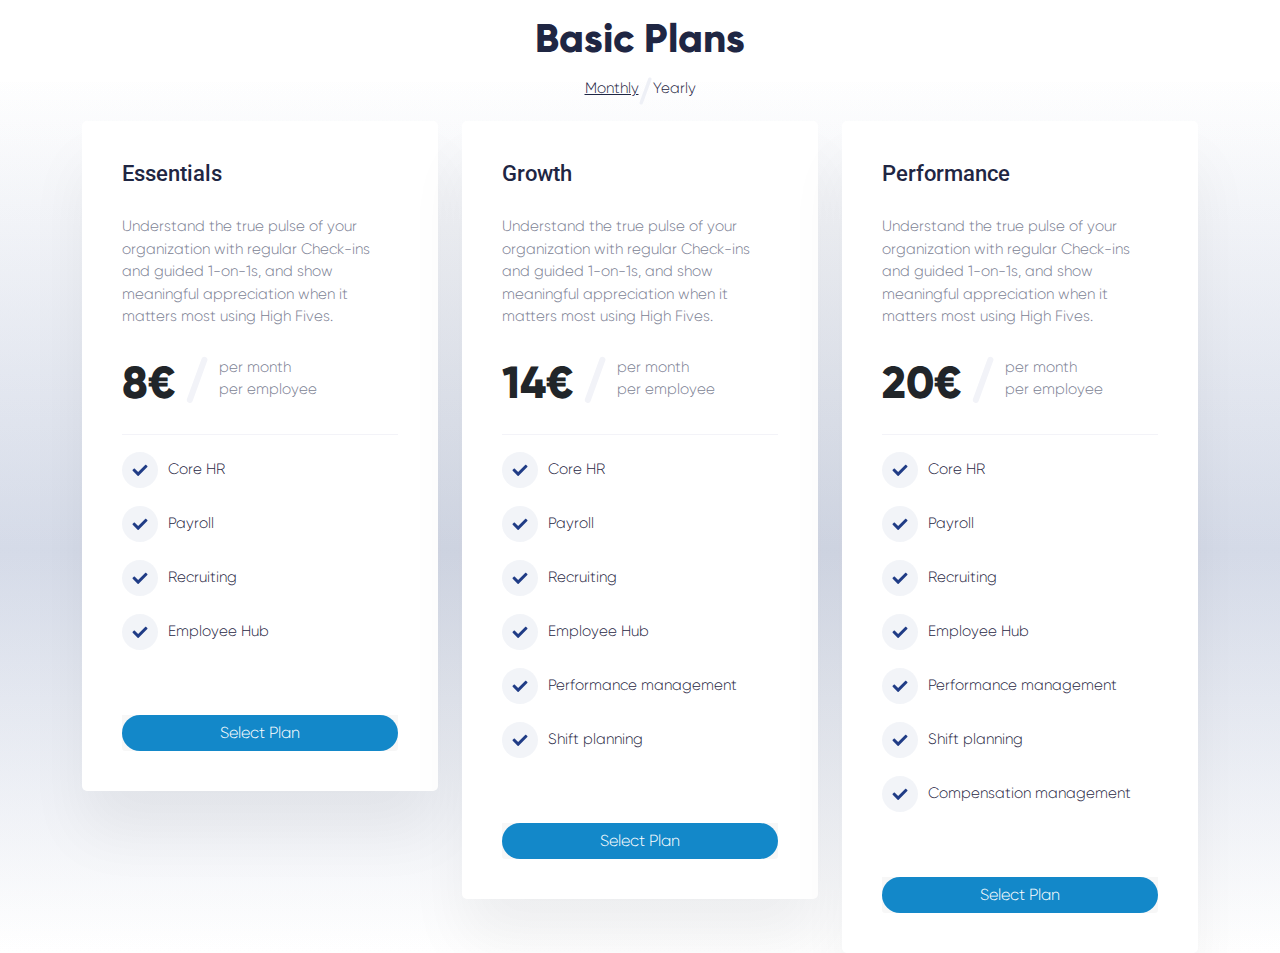
==== index.html @ 3f21c051 "Application Build Checked In" ====
<!DOCTYPE html><html><head><meta name="viewport" content="width=device-width"/><meta charSet="utf-8"/><title>Flair</title><meta name="description" content="Generated by create next app"/><link rel="icon" href="/favicon.ico"/><meta name="next-head-count" content="5"/><link rel="preload" href="/_next/static/css/9e718ea82cdc2070e95a.css" as="style"/><link rel="stylesheet" href="/_next/static/css/9e718ea82cdc2070e95a.css" data-n-g=""/><link rel="preload" href="/_next/static/css/18ce3a4832ab6f938718.css" as="style"/><link rel="stylesheet" href="/_next/static/css/18ce3a4832ab6f938718.css" data-n-p=""/><noscript data-n-css=""></noscript><script defer="" nomodule="" src="/_next/static/chunks/polyfills-a40ef1678bae11e696dba45124eadd70.js"></script><script src="/_next/static/chunks/webpack-0e3c274fd8419109d37b.js" defer=""></script><script src="/_next/static/chunks/framework-4804560f812d22e75c71.js" defer=""></script><script src="/_next/static/chunks/main-c4f2541b93e4ae8b71f8.js" defer=""></script><script src="/_next/static/chunks/pages/_app-c224e5a498f264552bff.js" defer=""></script><script src="/_next/static/chunks/136-716f257ca1caba5276ce.js" defer=""></script><script src="/_next/static/chunks/pages/index-1fac6fa8976ff50b60a9.js" defer=""></script><script src="/_next/static/CNPKxB_tiL4Ih-OmD5Eiw/_buildManifest.js" defer=""></script><script src="/_next/static/CNPKxB_tiL4Ih-OmD5Eiw/_ssgManifest.js" defer=""></script></head><body><div id="__next"><div><div class="container"><h1 class="heading-1 mb-0 p-3">Basic Plans</h1><div class="BasicPlans_pricingSwitch__pnDbq pb-3"><span class="BasicPlans_activePricing__386vz">Monthly</span><svg width="14" height="28" viewBox="0 0 14 28"><rect x="9.75" width="3.52006" height="28.5055" rx="1.76003" transform="rotate(20 9.75 0)" fill="#EEF0F6"></rect></svg><span>Yearly</span></div><div class="row"><div class="col-sm-12 col-md-4"><div class="BasicPlans_card__2UOoc card"><h5 class="BasicPlans_cardTitle__PqYlF card-title">Essentials</h5><p class="BasicPlans_cardText__2gguS BasicPlans_mv28__1ExeI card-text">Understand the true pulse of your organization with regular Check-ins and guided 1-on-1s, and show meaningful appreciation when it matters most using High Fives.</p><div class="p-0 d-flex card-body"><h1 class="BasicPlans_price__lyvud">8<!-- -->€</h1><svg class="BasicPlans_mh10__1cv4S" width="23" height="48" viewBox="0 0 23 48"><rect x="16.6172" width="6" height="48.5881" rx="3" transform="rotate(20 16.6172 0)" fill="#F2F3F8"></rect></svg><div><p class="BasicPlans_cardText__2gguS m-0 card-text">per month</p><p class="BasicPlans_cardText__2gguS card-text">per employee</p></div></div><hr class="hr"/><div class="p-0 card-body"><ul class="m-0 p-0 list-style-none"><li class="mb-3 list-item"><svg xmlns="http://www.w3.org/2000/svg" width="36" height="38" viewBox="0 0 36 38"><g id="Icon"><path id="Oval" opacity="0.06" d="M18 37.0172C27.9411 37.0172 36 28.9438 36 18.9848C36 9.02586 27.9411 0.952515 18 0.952515C8.05887 0.952515 0 9.02586 0 18.9848C0 28.9438 8.05887 37.0172 18 37.0172Z" fill="#203C86"></path><path id="Icon_2" d="M15.5977 24.7314L10.7051 19.8594C10.5684 19.7225 10.5 19.5464 10.5 19.3311C10.5 19.1159 10.5684 18.9398 10.7051 18.8028L11.7891 17.7462C11.9258 17.5897 12.0967 17.5115 12.3018 17.5115C12.5068 17.5115 12.6875 17.5897 12.8438 17.7462L16.125 21.0334L23.1562 13.9895C23.3125 13.833 23.4932 13.7547 23.6982 13.7547C23.9033 13.7547 24.0742 13.833 24.2109 13.9895L25.2949 15.0461C25.4316 15.183 25.5 15.3591 25.5 15.5744C25.5 15.7896 25.4316 15.9657 25.2949 16.1027L16.6523 24.7314C16.5156 24.888 16.3398 24.9662 16.125 24.9662C15.9102 24.9662 15.7344 24.888 15.5977 24.7314Z" fill="#203C86"></path></g></svg><span class="ml-10px">Core HR</span></li><li class="mb-3 list-item"><svg xmlns="http://www.w3.org/2000/svg" width="36" height="38" viewBox="0 0 36 38"><g id="Icon"><path id="Oval" opacity="0.06" d="M18 37.0172C27.9411 37.0172 36 28.9438 36 18.9848C36 9.02586 27.9411 0.952515 18 0.952515C8.05887 0.952515 0 9.02586 0 18.9848C0 28.9438 8.05887 37.0172 18 37.0172Z" fill="#203C86"></path><path id="Icon_2" d="M15.5977 24.7314L10.7051 19.8594C10.5684 19.7225 10.5 19.5464 10.5 19.3311C10.5 19.1159 10.5684 18.9398 10.7051 18.8028L11.7891 17.7462C11.9258 17.5897 12.0967 17.5115 12.3018 17.5115C12.5068 17.5115 12.6875 17.5897 12.8438 17.7462L16.125 21.0334L23.1562 13.9895C23.3125 13.833 23.4932 13.7547 23.6982 13.7547C23.9033 13.7547 24.0742 13.833 24.2109 13.9895L25.2949 15.0461C25.4316 15.183 25.5 15.3591 25.5 15.5744C25.5 15.7896 25.4316 15.9657 25.2949 16.1027L16.6523 24.7314C16.5156 24.888 16.3398 24.9662 16.125 24.9662C15.9102 24.9662 15.7344 24.888 15.5977 24.7314Z" fill="#203C86"></path></g></svg><span class="ml-10px">Payroll</span></li><li class="mb-3 list-item"><svg xmlns="http://www.w3.org/2000/svg" width="36" height="38" viewBox="0 0 36 38"><g id="Icon"><path id="Oval" opacity="0.06" d="M18 37.0172C27.9411 37.0172 36 28.9438 36 18.9848C36 9.02586 27.9411 0.952515 18 0.952515C8.05887 0.952515 0 9.02586 0 18.9848C0 28.9438 8.05887 37.0172 18 37.0172Z" fill="#203C86"></path><path id="Icon_2" d="M15.5977 24.7314L10.7051 19.8594C10.5684 19.7225 10.5 19.5464 10.5 19.3311C10.5 19.1159 10.5684 18.9398 10.7051 18.8028L11.7891 17.7462C11.9258 17.5897 12.0967 17.5115 12.3018 17.5115C12.5068 17.5115 12.6875 17.5897 12.8438 17.7462L16.125 21.0334L23.1562 13.9895C23.3125 13.833 23.4932 13.7547 23.6982 13.7547C23.9033 13.7547 24.0742 13.833 24.2109 13.9895L25.2949 15.0461C25.4316 15.183 25.5 15.3591 25.5 15.5744C25.5 15.7896 25.4316 15.9657 25.2949 16.1027L16.6523 24.7314C16.5156 24.888 16.3398 24.9662 16.125 24.9662C15.9102 24.9662 15.7344 24.888 15.5977 24.7314Z" fill="#203C86"></path></g></svg><span class="ml-10px">Recruiting</span></li><li class="mb-3 list-item"><svg xmlns="http://www.w3.org/2000/svg" width="36" height="38" viewBox="0 0 36 38"><g id="Icon"><path id="Oval" opacity="0.06" d="M18 37.0172C27.9411 37.0172 36 28.9438 36 18.9848C36 9.02586 27.9411 0.952515 18 0.952515C8.05887 0.952515 0 9.02586 0 18.9848C0 28.9438 8.05887 37.0172 18 37.0172Z" fill="#203C86"></path><path id="Icon_2" d="M15.5977 24.7314L10.7051 19.8594C10.5684 19.7225 10.5 19.5464 10.5 19.3311C10.5 19.1159 10.5684 18.9398 10.7051 18.8028L11.7891 17.7462C11.9258 17.5897 12.0967 17.5115 12.3018 17.5115C12.5068 17.5115 12.6875 17.5897 12.8438 17.7462L16.125 21.0334L23.1562 13.9895C23.3125 13.833 23.4932 13.7547 23.6982 13.7547C23.9033 13.7547 24.0742 13.833 24.2109 13.9895L25.2949 15.0461C25.4316 15.183 25.5 15.3591 25.5 15.5744C25.5 15.7896 25.4316 15.9657 25.2949 16.1027L16.6523 24.7314C16.5156 24.888 16.3398 24.9662 16.125 24.9662C15.9102 24.9662 15.7344 24.888 15.5977 24.7314Z" fill="#203C86"></path></g></svg><span class="ml-10px">Employee Hub</span></li></ul></div><div class="p-0 border-0 mt-5 card-footer"><button class="w-100 btn btn-secondary">Select Plan</button></div></div></div><div class="col-sm-12 col-md-4"><div class="BasicPlans_card__2UOoc card"><h5 class="BasicPlans_cardTitle__PqYlF card-title">Growth</h5><p class="BasicPlans_cardText__2gguS BasicPlans_mv28__1ExeI card-text">Understand the true pulse of your organization with regular Check-ins and guided 1-on-1s, and show meaningful appreciation when it matters most using High Fives.</p><div class="p-0 d-flex card-body"><h1 class="BasicPlans_price__lyvud">14<!-- -->€</h1><svg class="BasicPlans_mh10__1cv4S" width="23" height="48" viewBox="0 0 23 48"><rect x="16.6172" width="6" height="48.5881" rx="3" transform="rotate(20 16.6172 0)" fill="#F2F3F8"></rect></svg><div><p class="BasicPlans_cardText__2gguS m-0 card-text">per month</p><p class="BasicPlans_cardText__2gguS card-text">per employee</p></div></div><hr class="hr"/><div class="p-0 card-body"><ul class="m-0 p-0 list-style-none"><li class="mb-3 list-item"><svg xmlns="http://www.w3.org/2000/svg" width="36" height="38" viewBox="0 0 36 38"><g id="Icon"><path id="Oval" opacity="0.06" d="M18 37.0172C27.9411 37.0172 36 28.9438 36 18.9848C36 9.02586 27.9411 0.952515 18 0.952515C8.05887 0.952515 0 9.02586 0 18.9848C0 28.9438 8.05887 37.0172 18 37.0172Z" fill="#203C86"></path><path id="Icon_2" d="M15.5977 24.7314L10.7051 19.8594C10.5684 19.7225 10.5 19.5464 10.5 19.3311C10.5 19.1159 10.5684 18.9398 10.7051 18.8028L11.7891 17.7462C11.9258 17.5897 12.0967 17.5115 12.3018 17.5115C12.5068 17.5115 12.6875 17.5897 12.8438 17.7462L16.125 21.0334L23.1562 13.9895C23.3125 13.833 23.4932 13.7547 23.6982 13.7547C23.9033 13.7547 24.0742 13.833 24.2109 13.9895L25.2949 15.0461C25.4316 15.183 25.5 15.3591 25.5 15.5744C25.5 15.7896 25.4316 15.9657 25.2949 16.1027L16.6523 24.7314C16.5156 24.888 16.3398 24.9662 16.125 24.9662C15.9102 24.9662 15.7344 24.888 15.5977 24.7314Z" fill="#203C86"></path></g></svg><span class="ml-10px">Core HR</span></li><li class="mb-3 list-item"><svg xmlns="http://www.w3.org/2000/svg" width="36" height="38" viewBox="0 0 36 38"><g id="Icon"><path id="Oval" opacity="0.06" d="M18 37.0172C27.9411 37.0172 36 28.9438 36 18.9848C36 9.02586 27.9411 0.952515 18 0.952515C8.05887 0.952515 0 9.02586 0 18.9848C0 28.9438 8.05887 37.0172 18 37.0172Z" fill="#203C86"></path><path id="Icon_2" d="M15.5977 24.7314L10.7051 19.8594C10.5684 19.7225 10.5 19.5464 10.5 19.3311C10.5 19.1159 10.5684 18.9398 10.7051 18.8028L11.7891 17.7462C11.9258 17.5897 12.0967 17.5115 12.3018 17.5115C12.5068 17.5115 12.6875 17.5897 12.8438 17.7462L16.125 21.0334L23.1562 13.9895C23.3125 13.833 23.4932 13.7547 23.6982 13.7547C23.9033 13.7547 24.0742 13.833 24.2109 13.9895L25.2949 15.0461C25.4316 15.183 25.5 15.3591 25.5 15.5744C25.5 15.7896 25.4316 15.9657 25.2949 16.1027L16.6523 24.7314C16.5156 24.888 16.3398 24.9662 16.125 24.9662C15.9102 24.9662 15.7344 24.888 15.5977 24.7314Z" fill="#203C86"></path></g></svg><span class="ml-10px">Payroll</span></li><li class="mb-3 list-item"><svg xmlns="http://www.w3.org/2000/svg" width="36" height="38" viewBox="0 0 36 38"><g id="Icon"><path id="Oval" opacity="0.06" d="M18 37.0172C27.9411 37.0172 36 28.9438 36 18.9848C36 9.02586 27.9411 0.952515 18 0.952515C8.05887 0.952515 0 9.02586 0 18.9848C0 28.9438 8.05887 37.0172 18 37.0172Z" fill="#203C86"></path><path id="Icon_2" d="M15.5977 24.7314L10.7051 19.8594C10.5684 19.7225 10.5 19.5464 10.5 19.3311C10.5 19.1159 10.5684 18.9398 10.7051 18.8028L11.7891 17.7462C11.9258 17.5897 12.0967 17.5115 12.3018 17.5115C12.5068 17.5115 12.6875 17.5897 12.8438 17.7462L16.125 21.0334L23.1562 13.9895C23.3125 13.833 23.4932 13.7547 23.6982 13.7547C23.9033 13.7547 24.0742 13.833 24.2109 13.9895L25.2949 15.0461C25.4316 15.183 25.5 15.3591 25.5 15.5744C25.5 15.7896 25.4316 15.9657 25.2949 16.1027L16.6523 24.7314C16.5156 24.888 16.3398 24.9662 16.125 24.9662C15.9102 24.9662 15.7344 24.888 15.5977 24.7314Z" fill="#203C86"></path></g></svg><span class="ml-10px">Recruiting</span></li><li class="mb-3 list-item"><svg xmlns="http://www.w3.org/2000/svg" width="36" height="38" viewBox="0 0 36 38"><g id="Icon"><path id="Oval" opacity="0.06" d="M18 37.0172C27.9411 37.0172 36 28.9438 36 18.9848C36 9.02586 27.9411 0.952515 18 0.952515C8.05887 0.952515 0 9.02586 0 18.9848C0 28.9438 8.05887 37.0172 18 37.0172Z" fill="#203C86"></path><path id="Icon_2" d="M15.5977 24.7314L10.7051 19.8594C10.5684 19.7225 10.5 19.5464 10.5 19.3311C10.5 19.1159 10.5684 18.9398 10.7051 18.8028L11.7891 17.7462C11.9258 17.5897 12.0967 17.5115 12.3018 17.5115C12.5068 17.5115 12.6875 17.5897 12.8438 17.7462L16.125 21.0334L23.1562 13.9895C23.3125 13.833 23.4932 13.7547 23.6982 13.7547C23.9033 13.7547 24.0742 13.833 24.2109 13.9895L25.2949 15.0461C25.4316 15.183 25.5 15.3591 25.5 15.5744C25.5 15.7896 25.4316 15.9657 25.2949 16.1027L16.6523 24.7314C16.5156 24.888 16.3398 24.9662 16.125 24.9662C15.9102 24.9662 15.7344 24.888 15.5977 24.7314Z" fill="#203C86"></path></g></svg><span class="ml-10px">Employee Hub</span></li><li class="mb-3 list-item"><svg xmlns="http://www.w3.org/2000/svg" width="36" height="38" viewBox="0 0 36 38"><g id="Icon"><path id="Oval" opacity="0.06" d="M18 37.0172C27.9411 37.0172 36 28.9438 36 18.9848C36 9.02586 27.9411 0.952515 18 0.952515C8.05887 0.952515 0 9.02586 0 18.9848C0 28.9438 8.05887 37.0172 18 37.0172Z" fill="#203C86"></path><path id="Icon_2" d="M15.5977 24.7314L10.7051 19.8594C10.5684 19.7225 10.5 19.5464 10.5 19.3311C10.5 19.1159 10.5684 18.9398 10.7051 18.8028L11.7891 17.7462C11.9258 17.5897 12.0967 17.5115 12.3018 17.5115C12.5068 17.5115 12.6875 17.5897 12.8438 17.7462L16.125 21.0334L23.1562 13.9895C23.3125 13.833 23.4932 13.7547 23.6982 13.7547C23.9033 13.7547 24.0742 13.833 24.2109 13.9895L25.2949 15.0461C25.4316 15.183 25.5 15.3591 25.5 15.5744C25.5 15.7896 25.4316 15.9657 25.2949 16.1027L16.6523 24.7314C16.5156 24.888 16.3398 24.9662 16.125 24.9662C15.9102 24.9662 15.7344 24.888 15.5977 24.7314Z" fill="#203C86"></path></g></svg><span class="ml-10px">Performance management</span></li><li class="mb-3 list-item"><svg xmlns="http://www.w3.org/2000/svg" width="36" height="38" viewBox="0 0 36 38"><g id="Icon"><path id="Oval" opacity="0.06" d="M18 37.0172C27.9411 37.0172 36 28.9438 36 18.9848C36 9.02586 27.9411 0.952515 18 0.952515C8.05887 0.952515 0 9.02586 0 18.9848C0 28.9438 8.05887 37.0172 18 37.0172Z" fill="#203C86"></path><path id="Icon_2" d="M15.5977 24.7314L10.7051 19.8594C10.5684 19.7225 10.5 19.5464 10.5 19.3311C10.5 19.1159 10.5684 18.9398 10.7051 18.8028L11.7891 17.7462C11.9258 17.5897 12.0967 17.5115 12.3018 17.5115C12.5068 17.5115 12.6875 17.5897 12.8438 17.7462L16.125 21.0334L23.1562 13.9895C23.3125 13.833 23.4932 13.7547 23.6982 13.7547C23.9033 13.7547 24.0742 13.833 24.2109 13.9895L25.2949 15.0461C25.4316 15.183 25.5 15.3591 25.5 15.5744C25.5 15.7896 25.4316 15.9657 25.2949 16.1027L16.6523 24.7314C16.5156 24.888 16.3398 24.9662 16.125 24.9662C15.9102 24.9662 15.7344 24.888 15.5977 24.7314Z" fill="#203C86"></path></g></svg><span class="ml-10px">Shift planning</span></li></ul></div><div class="p-0 border-0 mt-5 card-footer"><button class="w-100 btn btn-secondary">Select Plan</button></div></div></div><div class="col-sm-12 col-md-4"><div class="BasicPlans_card__2UOoc card"><h5 class="BasicPlans_cardTitle__PqYlF card-title">Performance</h5><p class="BasicPlans_cardText__2gguS BasicPlans_mv28__1ExeI card-text">Understand the true pulse of your organization with regular Check-ins and guided 1-on-1s, and show meaningful appreciation when it matters most using High Fives.</p><div class="p-0 d-flex card-body"><h1 class="BasicPlans_price__lyvud">20<!-- -->€</h1><svg class="BasicPlans_mh10__1cv4S" width="23" height="48" viewBox="0 0 23 48"><rect x="16.6172" width="6" height="48.5881" rx="3" transform="rotate(20 16.6172 0)" fill="#F2F3F8"></rect></svg><div><p class="BasicPlans_cardText__2gguS m-0 card-text">per month</p><p class="BasicPlans_cardText__2gguS card-text">per employee</p></div></div><hr class="hr"/><div class="p-0 card-body"><ul class="m-0 p-0 list-style-none"><li class="mb-3 list-item"><svg xmlns="http://www.w3.org/2000/svg" width="36" height="38" viewBox="0 0 36 38"><g id="Icon"><path id="Oval" opacity="0.06" d="M18 37.0172C27.9411 37.0172 36 28.9438 36 18.9848C36 9.02586 27.9411 0.952515 18 0.952515C8.05887 0.952515 0 9.02586 0 18.9848C0 28.9438 8.05887 37.0172 18 37.0172Z" fill="#203C86"></path><path id="Icon_2" d="M15.5977 24.7314L10.7051 19.8594C10.5684 19.7225 10.5 19.5464 10.5 19.3311C10.5 19.1159 10.5684 18.9398 10.7051 18.8028L11.7891 17.7462C11.9258 17.5897 12.0967 17.5115 12.3018 17.5115C12.5068 17.5115 12.6875 17.5897 12.8438 17.7462L16.125 21.0334L23.1562 13.9895C23.3125 13.833 23.4932 13.7547 23.6982 13.7547C23.9033 13.7547 24.0742 13.833 24.2109 13.9895L25.2949 15.0461C25.4316 15.183 25.5 15.3591 25.5 15.5744C25.5 15.7896 25.4316 15.9657 25.2949 16.1027L16.6523 24.7314C16.5156 24.888 16.3398 24.9662 16.125 24.9662C15.9102 24.9662 15.7344 24.888 15.5977 24.7314Z" fill="#203C86"></path></g></svg><span class="ml-10px">Core HR</span></li><li class="mb-3 list-item"><svg xmlns="http://www.w3.org/2000/svg" width="36" height="38" viewBox="0 0 36 38"><g id="Icon"><path id="Oval" opacity="0.06" d="M18 37.0172C27.9411 37.0172 36 28.9438 36 18.9848C36 9.02586 27.9411 0.952515 18 0.952515C8.05887 0.952515 0 9.02586 0 18.9848C0 28.9438 8.05887 37.0172 18 37.0172Z" fill="#203C86"></path><path id="Icon_2" d="M15.5977 24.7314L10.7051 19.8594C10.5684 19.7225 10.5 19.5464 10.5 19.3311C10.5 19.1159 10.5684 18.9398 10.7051 18.8028L11.7891 17.7462C11.9258 17.5897 12.0967 17.5115 12.3018 17.5115C12.5068 17.5115 12.6875 17.5897 12.8438 17.7462L16.125 21.0334L23.1562 13.9895C23.3125 13.833 23.4932 13.7547 23.6982 13.7547C23.9033 13.7547 24.0742 13.833 24.2109 13.9895L25.2949 15.0461C25.4316 15.183 25.5 15.3591 25.5 15.5744C25.5 15.7896 25.4316 15.9657 25.2949 16.1027L16.6523 24.7314C16.5156 24.888 16.3398 24.9662 16.125 24.9662C15.9102 24.9662 15.7344 24.888 15.5977 24.7314Z" fill="#203C86"></path></g></svg><span class="ml-10px">Payroll</span></li><li class="mb-3 list-item"><svg xmlns="http://www.w3.org/2000/svg" width="36" height="38" viewBox="0 0 36 38"><g id="Icon"><path id="Oval" opacity="0.06" d="M18 37.0172C27.9411 37.0172 36 28.9438 36 18.9848C36 9.02586 27.9411 0.952515 18 0.952515C8.05887 0.952515 0 9.02586 0 18.9848C0 28.9438 8.05887 37.0172 18 37.0172Z" fill="#203C86"></path><path id="Icon_2" d="M15.5977 24.7314L10.7051 19.8594C10.5684 19.7225 10.5 19.5464 10.5 19.3311C10.5 19.1159 10.5684 18.9398 10.7051 18.8028L11.7891 17.7462C11.9258 17.5897 12.0967 17.5115 12.3018 17.5115C12.5068 17.5115 12.6875 17.5897 12.8438 17.7462L16.125 21.0334L23.1562 13.9895C23.3125 13.833 23.4932 13.7547 23.6982 13.7547C23.9033 13.7547 24.0742 13.833 24.2109 13.9895L25.2949 15.0461C25.4316 15.183 25.5 15.3591 25.5 15.5744C25.5 15.7896 25.4316 15.9657 25.2949 16.1027L16.6523 24.7314C16.5156 24.888 16.3398 24.9662 16.125 24.9662C15.9102 24.9662 15.7344 24.888 15.5977 24.7314Z" fill="#203C86"></path></g></svg><span class="ml-10px">Recruiting</span></li><li class="mb-3 list-item"><svg xmlns="http://www.w3.org/2000/svg" width="36" height="38" viewBox="0 0 36 38"><g id="Icon"><path id="Oval" opacity="0.06" d="M18 37.0172C27.9411 37.0172 36 28.9438 36 18.9848C36 9.02586 27.9411 0.952515 18 0.952515C8.05887 0.952515 0 9.02586 0 18.9848C0 28.9438 8.05887 37.0172 18 37.0172Z" fill="#203C86"></path><path id="Icon_2" d="M15.5977 24.7314L10.7051 19.8594C10.5684 19.7225 10.5 19.5464 10.5 19.3311C10.5 19.1159 10.5684 18.9398 10.7051 18.8028L11.7891 17.7462C11.9258 17.5897 12.0967 17.5115 12.3018 17.5115C12.5068 17.5115 12.6875 17.5897 12.8438 17.7462L16.125 21.0334L23.1562 13.9895C23.3125 13.833 23.4932 13.7547 23.6982 13.7547C23.9033 13.7547 24.0742 13.833 24.2109 13.9895L25.2949 15.0461C25.4316 15.183 25.5 15.3591 25.5 15.5744C25.5 15.7896 25.4316 15.9657 25.2949 16.1027L16.6523 24.7314C16.5156 24.888 16.3398 24.9662 16.125 24.9662C15.9102 24.9662 15.7344 24.888 15.5977 24.7314Z" fill="#203C86"></path></g></svg><span class="ml-10px">Employee Hub</span></li><li class="mb-3 list-item"><svg xmlns="http://www.w3.org/2000/svg" width="36" height="38" viewBox="0 0 36 38"><g id="Icon"><path id="Oval" opacity="0.06" d="M18 37.0172C27.9411 37.0172 36 28.9438 36 18.9848C36 9.02586 27.9411 0.952515 18 0.952515C8.05887 0.952515 0 9.02586 0 18.9848C0 28.9438 8.05887 37.0172 18 37.0172Z" fill="#203C86"></path><path id="Icon_2" d="M15.5977 24.7314L10.7051 19.8594C10.5684 19.7225 10.5 19.5464 10.5 19.3311C10.5 19.1159 10.5684 18.9398 10.7051 18.8028L11.7891 17.7462C11.9258 17.5897 12.0967 17.5115 12.3018 17.5115C12.5068 17.5115 12.6875 17.5897 12.8438 17.7462L16.125 21.0334L23.1562 13.9895C23.3125 13.833 23.4932 13.7547 23.6982 13.7547C23.9033 13.7547 24.0742 13.833 24.2109 13.9895L25.2949 15.0461C25.4316 15.183 25.5 15.3591 25.5 15.5744C25.5 15.7896 25.4316 15.9657 25.2949 16.1027L16.6523 24.7314C16.5156 24.888 16.3398 24.9662 16.125 24.9662C15.9102 24.9662 15.7344 24.888 15.5977 24.7314Z" fill="#203C86"></path></g></svg><span class="ml-10px">Performance management</span></li><li class="mb-3 list-item"><svg xmlns="http://www.w3.org/2000/svg" width="36" height="38" viewBox="0 0 36 38"><g id="Icon"><path id="Oval" opacity="0.06" d="M18 37.0172C27.9411 37.0172 36 28.9438 36 18.9848C36 9.02586 27.9411 0.952515 18 0.952515C8.05887 0.952515 0 9.02586 0 18.9848C0 28.9438 8.05887 37.0172 18 37.0172Z" fill="#203C86"></path><path id="Icon_2" d="M15.5977 24.7314L10.7051 19.8594C10.5684 19.7225 10.5 19.5464 10.5 19.3311C10.5 19.1159 10.5684 18.9398 10.7051 18.8028L11.7891 17.7462C11.9258 17.5897 12.0967 17.5115 12.3018 17.5115C12.5068 17.5115 12.6875 17.5897 12.8438 17.7462L16.125 21.0334L23.1562 13.9895C23.3125 13.833 23.4932 13.7547 23.6982 13.7547C23.9033 13.7547 24.0742 13.833 24.2109 13.9895L25.2949 15.0461C25.4316 15.183 25.5 15.3591 25.5 15.5744C25.5 15.7896 25.4316 15.9657 25.2949 16.1027L16.6523 24.7314C16.5156 24.888 16.3398 24.9662 16.125 24.9662C15.9102 24.9662 15.7344 24.888 15.5977 24.7314Z" fill="#203C86"></path></g></svg><span class="ml-10px">Shift planning</span></li><li class="mb-3 list-item"><svg xmlns="http://www.w3.org/2000/svg" width="36" height="38" viewBox="0 0 36 38"><g id="Icon"><path id="Oval" opacity="0.06" d="M18 37.0172C27.9411 37.0172 36 28.9438 36 18.9848C36 9.02586 27.9411 0.952515 18 0.952515C8.05887 0.952515 0 9.02586 0 18.9848C0 28.9438 8.05887 37.0172 18 37.0172Z" fill="#203C86"></path><path id="Icon_2" d="M15.5977 24.7314L10.7051 19.8594C10.5684 19.7225 10.5 19.5464 10.5 19.3311C10.5 19.1159 10.5684 18.9398 10.7051 18.8028L11.7891 17.7462C11.9258 17.5897 12.0967 17.5115 12.3018 17.5115C12.5068 17.5115 12.6875 17.5897 12.8438 17.7462L16.125 21.0334L23.1562 13.9895C23.3125 13.833 23.4932 13.7547 23.6982 13.7547C23.9033 13.7547 24.0742 13.833 24.2109 13.9895L25.2949 15.0461C25.4316 15.183 25.5 15.3591 25.5 15.5744C25.5 15.7896 25.4316 15.9657 25.2949 16.1027L16.6523 24.7314C16.5156 24.888 16.3398 24.9662 16.125 24.9662C15.9102 24.9662 15.7344 24.888 15.5977 24.7314Z" fill="#203C86"></path></g></svg><span class="ml-10px">Compensation management</span></li></ul></div><div class="p-0 border-0 mt-5 card-footer"><button class="w-100 btn btn-secondary">Select Plan</button></div></div></div></div></div></div></div><script id="__NEXT_DATA__" type="application/json">{"props":{"pageProps":{}},"page":"/","query":{},"buildId":"CNPKxB_tiL4Ih-OmD5Eiw","nextExport":true,"autoExport":true,"isFallback":false,"scriptLoader":[]}</script></body></html>
---- _next/static/css/9e718ea82cdc2070e95a.css ----
@charset "UTF-8";@import url(https://fonts.googleapis.com/css2?family=Roboto:wght@300;400;500&display=swap);/*!
 * Bootstrap v5.1.1 (https://getbootstrap.com/)
 * Copyright 2011-2021 The Bootstrap Authors
 * Copyright 2011-2021 Twitter, Inc.
 * Licensed under MIT (https://github.com/twbs/bootstrap/blob/main/LICENSE)
 */:root{--bs-blue:#0d6efd;--bs-indigo:#6610f2;--bs-purple:#6f42c1;--bs-pink:#d63384;--bs-red:#dc3545;--bs-orange:#fd7e14;--bs-yellow:#ffc107;--bs-green:#198754;--bs-teal:#20c997;--bs-cyan:#0dcaf0;--bs-white:#fff;--bs-gray:#6c757d;--bs-gray-dark:#343a40;--bs-gray-100:#f8f9fa;--bs-gray-200:#e9ecef;--bs-gray-300:#dee2e6;--bs-gray-400:#ced4da;--bs-gray-500:#adb5bd;--bs-gray-600:#6c757d;--bs-gray-700:#495057;--bs-gray-800:#343a40;--bs-gray-900:#212529;--bs-primary:#0d6efd;--bs-secondary:#6c757d;--bs-success:#198754;--bs-info:#0dcaf0;--bs-warning:#ffc107;--bs-danger:#dc3545;--bs-light:#f8f9fa;--bs-dark:#212529;--bs-primary-rgb:13,110,253;--bs-secondary-rgb:108,117,125;--bs-success-rgb:25,135,84;--bs-info-rgb:13,202,240;--bs-warning-rgb:255,193,7;--bs-danger-rgb:220,53,69;--bs-light-rgb:248,249,250;--bs-dark-rgb:33,37,41;--bs-white-rgb:255,255,255;--bs-black-rgb:0,0,0;--bs-body-color-rgb:33,37,41;--bs-body-bg-rgb:255,255,255;--bs-font-sans-serif:system-ui,-apple-system,"Segoe UI",Roboto,"Helvetica Neue",Arial,"Noto Sans","Liberation Sans",sans-serif,"Apple Color Emoji","Segoe UI Emoji","Segoe UI Symbol","Noto Color Emoji";--bs-font-monospace:SFMono-Regular,Menlo,Monaco,Consolas,"Liberation Mono","Courier New",monospace;--bs-gradient:linear-gradient(180deg,hsla(0,0%,100%,0.15),hsla(0,0%,100%,0));--bs-body-font-family:var(--bs-font-sans-serif);--bs-body-font-size:1rem;--bs-body-font-weight:400;--bs-body-line-height:1.5;--bs-body-color:#212529;--bs-body-bg:#fff}*,:after,:before{-webkit-box-sizing:border-box;-moz-box-sizing:border-box;box-sizing:border-box}@media (prefers-reduced-motion:no-preference){:root{scroll-behavior:smooth}}body{margin:0;font-family:var(--bs-body-font-family);font-size:var(--bs-body-font-size);font-weight:var(--bs-body-font-weight);line-height:var(--bs-body-line-height);color:var(--bs-body-color);text-align:var(--bs-body-text-align);background-color:var(--bs-body-bg);-webkit-text-size-adjust:100%;-webkit-tap-highlight-color:transparent}hr{margin:1rem 0;color:inherit;background-color:currentColor;border:0;opacity:.25}hr:not([size]){height:1px}.h1,.h2,.h3,.h4,.h5,.h6,h1,h2,h3,h4,h5,h6{margin-top:0;margin-bottom:.5rem;font-weight:500;line-height:1.2}.h1,h1{font-size:-webkit-calc(1.375rem + 1.5vw);font-size:calc(1.375rem + 1.5vw)}@media (min-width:1200px){.h1,h1{font-size:2.5rem}}.h2,h2{font-size:-webkit-calc(1.325rem + .9vw);font-size:calc(1.325rem + .9vw)}@media (min-width:1200px){.h2,h2{font-size:2rem}}.h3,h3{font-size:-webkit-calc(1.3rem + .6vw);font-size:calc(1.3rem + .6vw)}@media (min-width:1200px){.h3,h3{font-size:1.75rem}}.h4,h4{font-size:-webkit-calc(1.275rem + .3vw);font-size:calc(1.275rem + .3vw)}@media (min-width:1200px){.h4,h4{font-size:1.5rem}}.h5,h5{font-size:1.25rem}.h6,h6{font-size:1rem}p{margin-top:0;margin-bottom:1rem}abbr[data-bs-original-title],abbr[title]{-moz-text-decoration:underline dotted;text-decoration:underline dotted;cursor:help;text-decoration-skip-ink:none}address{margin-bottom:1rem;font-style:normal;line-height:inherit}ol,ul{padding-left:2rem}dl,ol,ul{margin-top:0;margin-bottom:1rem}ol ol,ol ul,ul ol,ul ul{margin-bottom:0}dt{font-weight:700}dd{margin-bottom:.5rem;margin-left:0}blockquote{margin:0 0 1rem}b,strong{font-weight:bolder}.small,small{font-size:.875em}.mark,mark{padding:.2em;background-color:#fcf8e3}sub,sup{position:relative;font-size:.75em;line-height:0;vertical-align:baseline}sub{bottom:-.25em}sup{top:-.5em}a{color:#0d6efd;text-decoration:underline}a:hover{color:#0a58ca}a:not([href]):not([class]),a:not([href]):not([class]):hover{color:inherit;text-decoration:none}code,kbd,pre,samp{font-family:var(--bs-font-monospace);font-size:1em;direction:ltr;unicode-bidi:bidi-override}pre{display:block;margin-top:0;margin-bottom:1rem;overflow:auto;font-size:.875em}pre code{font-size:inherit;color:inherit;word-break:normal}code{font-size:.875em;color:#d63384;word-wrap:break-word}a>code{color:inherit}kbd{padding:.2rem .4rem;font-size:.875em;color:#fff;background-color:#212529;border-radius:.2rem}kbd kbd{padding:0;font-size:1em;font-weight:700}figure{margin:0 0 1rem}img,svg{vertical-align:middle}table{caption-side:bottom;border-collapse:collapse}caption{padding-top:.5rem;padding-bottom:.5rem;color:#6c757d;text-align:left}th{text-align:inherit;text-align:-webkit-match-parent}tbody,td,tfoot,th,thead,tr{border:0 solid;border-color:inherit}label{display:inline-block}button{border-radius:0}button:focus:not(:focus-visible){outline:0}button,input,optgroup,select,textarea{margin:0;font-family:inherit;font-size:inherit;line-height:inherit}button,select{text-transform:none}[role=button]{cursor:pointer}select{word-wrap:normal}select:disabled{opacity:1}[list]::-webkit-calendar-picker-indicator{display:none}[type=button],[type=reset],[type=submit],button{-webkit-appearance:button}[type=button]:not(:disabled),[type=reset]:not(:disabled),[type=submit]:not(:disabled),button:not(:disabled){cursor:pointer}::-moz-focus-inner{padding:0;border-style:none}textarea{resize:vertical}fieldset{min-width:0;padding:0;margin:0;border:0}legend{float:left;width:100%;padding:0;margin-bottom:.5rem;font-size:-webkit-calc(1.275rem + .3vw);font-size:calc(1.275rem + .3vw);line-height:inherit}@media (min-width:1200px){legend{font-size:1.5rem}}legend+*{clear:left}::-webkit-datetime-edit-day-field,::-webkit-datetime-edit-fields-wrapper,::-webkit-datetime-edit-hour-field,::-webkit-datetime-edit-minute,::-webkit-datetime-edit-month-field,::-webkit-datetime-edit-text,::-webkit-datetime-edit-year-field{padding:0}::-webkit-inner-spin-button{height:auto}[type=search]{outline-offset:-2px;-webkit-appearance:textfield}::-webkit-search-decoration{-webkit-appearance:none}::-webkit-color-swatch-wrapper{padding:0}::file-selector-button{font:inherit}::-webkit-file-upload-button{font:inherit;-webkit-appearance:button}output{display:inline-block}iframe{border:0}summary{display:list-item;cursor:pointer}progress{vertical-align:baseline}[hidden]{display:none!important}.lead{font-size:1.25rem;font-weight:300}.display-1{font-size:-webkit-calc(1.625rem + 4.5vw);font-size:calc(1.625rem + 4.5vw);font-weight:300;line-height:1.2}@media (min-width:1200px){.display-1{font-size:5rem}}.display-2{font-size:-webkit-calc(1.575rem + 3.9vw);font-size:calc(1.575rem + 3.9vw);font-weight:300;line-height:1.2}@media (min-width:1200px){.display-2{font-size:4.5rem}}.display-3{font-size:-webkit-calc(1.525rem + 3.3vw);font-size:calc(1.525rem + 3.3vw);font-weight:300;line-height:1.2}@media (min-width:1200px){.display-3{font-size:4rem}}.display-4{font-size:-webkit-calc(1.475rem + 2.7vw);font-size:calc(1.475rem + 2.7vw);font-weight:300;line-height:1.2}@media (min-width:1200px){.display-4{font-size:3.5rem}}.display-5{font-size:-webkit-calc(1.425rem + 2.1vw);font-size:calc(1.425rem + 2.1vw);font-weight:300;line-height:1.2}@media (min-width:1200px){.display-5{font-size:3rem}}.display-6{font-size:-webkit-calc(1.375rem + 1.5vw);font-size:calc(1.375rem + 1.5vw);font-weight:300;line-height:1.2}@media (min-width:1200px){.display-6{font-size:2.5rem}}.list-inline,.list-unstyled{padding-left:0;list-style:none}.list-inline-item{display:inline-block}.list-inline-item:not(:last-child){margin-right:.5rem}.initialism{font-size:.875em;text-transform:uppercase}.blockquote{margin-bottom:1rem;font-size:1.25rem}.blockquote>:last-child{margin-bottom:0}.blockquote-footer{margin-top:-1rem;margin-bottom:1rem;font-size:.875em;color:#6c757d}.blockquote-footer:before{content:"— "}.img-fluid,.img-thumbnail{max-width:100%;height:auto}.img-thumbnail{padding:.25rem;background-color:#fff;border:1px solid #dee2e6;border-radius:.25rem}.figure{display:inline-block}.figure-img{margin-bottom:.5rem;line-height:1}.figure-caption{font-size:.875em;color:#6c757d}.container,.container-fluid,.container-lg,.container-md,.container-sm,.container-xl,.container-xxl{width:100%;padding-right:var(--bs-gutter-x,.75rem);padding-left:var(--bs-gutter-x,.75rem);margin-right:auto;margin-left:auto}@media (min-width:576px){.container,.container-sm{max-width:540px}}@media (min-width:768px){.container,.container-md,.container-sm{max-width:720px}}@media (min-width:992px){.container,.container-lg,.container-md,.container-sm{max-width:960px}}@media (min-width:1200px){.container,.container-lg,.container-md,.container-sm,.container-xl{max-width:1140px}}@media (min-width:1400px){.container,.container-lg,.container-md,.container-sm,.container-xl,.container-xxl{max-width:1320px}}.row{--bs-gutter-x:1.5rem;--bs-gutter-y:0;display:-moz-box;display:flex;flex-wrap:wrap;margin-top:calc(var(--bs-gutter-y) * -1);margin-right:calc(var(--bs-gutter-x) * -.5);margin-left:calc(var(--bs-gutter-x) * -.5)}.row>*{flex-shrink:0;width:100%;max-width:100%;padding-right:calc(var(--bs-gutter-x) * .5);padding-left:calc(var(--bs-gutter-x) * .5);margin-top:var(--bs-gutter-y)}.col{-moz-box-flex:1;flex:1 0}.row-cols-auto>*{-moz-box-flex:0;flex:0 0 auto;width:auto}.row-cols-1>*{width:100%}.row-cols-1>*,.row-cols-2>*{-moz-box-flex:0;flex:0 0 auto}.row-cols-2>*{width:50%}.row-cols-3>*{width:33.3333333333%}.row-cols-3>*,.row-cols-4>*{-moz-box-flex:0;flex:0 0 auto}.row-cols-4>*{width:25%}.row-cols-5>*{width:20%}.row-cols-5>*,.row-cols-6>*{-moz-box-flex:0;flex:0 0 auto}.row-cols-6>*{width:16.6666666667%}.col-auto{width:auto}.col-1,.col-auto{-moz-box-flex:0;flex:0 0 auto}.col-1{width:8.33333333%}.col-2{width:16.66666667%}.col-2,.col-3{-moz-box-flex:0;flex:0 0 auto}.col-3{width:25%}.col-4{width:33.33333333%}.col-4,.col-5{-moz-box-flex:0;flex:0 0 auto}.col-5{width:41.66666667%}.col-6{width:50%}.col-6,.col-7{-moz-box-flex:0;flex:0 0 auto}.col-7{width:58.33333333%}.col-8{width:66.66666667%}.col-8,.col-9{-moz-box-flex:0;flex:0 0 auto}.col-9{width:75%}.col-10{width:83.33333333%}.col-10,.col-11{-moz-box-flex:0;flex:0 0 auto}.col-11{width:91.66666667%}.col-12{-moz-box-flex:0;flex:0 0 auto;width:100%}.offset-1{margin-left:8.33333333%}.offset-2{margin-left:16.66666667%}.offset-3{margin-left:25%}.offset-4{margin-left:33.33333333%}.offset-5{margin-left:41.66666667%}.offset-6{margin-left:50%}.offset-7{margin-left:58.33333333%}.offset-8{margin-left:66.66666667%}.offset-9{margin-left:75%}.offset-10{margin-left:83.33333333%}.offset-11{margin-left:91.66666667%}.g-0,.gx-0{--bs-gutter-x:0}.g-0,.gy-0{--bs-gutter-y:0}.g-1,.gx-1{--bs-gutter-x:0.25rem}.g-1,.gy-1{--bs-gutter-y:0.25rem}.g-2,.gx-2{--bs-gutter-x:0.5rem}.g-2,.gy-2{--bs-gutter-y:0.5rem}.g-3,.gx-3{--bs-gutter-x:1rem}.g-3,.gy-3{--bs-gutter-y:1rem}.g-4,.gx-4{--bs-gutter-x:1.5rem}.g-4,.gy-4{--bs-gutter-y:1.5rem}.g-5,.gx-5{--bs-gutter-x:3rem}.g-5,.gy-5{--bs-gutter-y:3rem}@media (min-width:576px){.col-sm{-moz-box-flex:1;flex:1 0}.row-cols-sm-auto>*{-moz-box-flex:0;flex:0 0 auto;width:auto}.row-cols-sm-1>*{-moz-box-flex:0;flex:0 0 auto;width:100%}.row-cols-sm-2>*{-moz-box-flex:0;flex:0 0 auto;width:50%}.row-cols-sm-3>*{-moz-box-flex:0;flex:0 0 auto;width:33.3333333333%}.row-cols-sm-4>*{-moz-box-flex:0;flex:0 0 auto;width:25%}.row-cols-sm-5>*{-moz-box-flex:0;flex:0 0 auto;width:20%}.row-cols-sm-6>*{-moz-box-flex:0;flex:0 0 auto;width:16.6666666667%}.col-sm-auto{width:auto}.col-sm-1,.col-sm-auto{-moz-box-flex:0;flex:0 0 auto}.col-sm-1{width:8.33333333%}.col-sm-2{width:16.66666667%}.col-sm-2,.col-sm-3{-moz-box-flex:0;flex:0 0 auto}.col-sm-3{width:25%}.col-sm-4{width:33.33333333%}.col-sm-4,.col-sm-5{-moz-box-flex:0;flex:0 0 auto}.col-sm-5{width:41.66666667%}.col-sm-6{width:50%}.col-sm-6,.col-sm-7{-moz-box-flex:0;flex:0 0 auto}.col-sm-7{width:58.33333333%}.col-sm-8{width:66.66666667%}.col-sm-8,.col-sm-9{-moz-box-flex:0;flex:0 0 auto}.col-sm-9{width:75%}.col-sm-10{width:83.33333333%}.col-sm-10,.col-sm-11{-moz-box-flex:0;flex:0 0 auto}.col-sm-11{width:91.66666667%}.col-sm-12{-moz-box-flex:0;flex:0 0 auto;width:100%}.offset-sm-0{margin-left:0}.offset-sm-1{margin-left:8.33333333%}.offset-sm-2{margin-left:16.66666667%}.offset-sm-3{margin-left:25%}.offset-sm-4{margin-left:33.33333333%}.offset-sm-5{margin-left:41.66666667%}.offset-sm-6{margin-left:50%}.offset-sm-7{margin-left:58.33333333%}.offset-sm-8{margin-left:66.66666667%}.offset-sm-9{margin-left:75%}.offset-sm-10{margin-left:83.33333333%}.offset-sm-11{margin-left:91.66666667%}.g-sm-0,.gx-sm-0{--bs-gutter-x:0}.g-sm-0,.gy-sm-0{--bs-gutter-y:0}.g-sm-1,.gx-sm-1{--bs-gutter-x:0.25rem}.g-sm-1,.gy-sm-1{--bs-gutter-y:0.25rem}.g-sm-2,.gx-sm-2{--bs-gutter-x:0.5rem}.g-sm-2,.gy-sm-2{--bs-gutter-y:0.5rem}.g-sm-3,.gx-sm-3{--bs-gutter-x:1rem}.g-sm-3,.gy-sm-3{--bs-gutter-y:1rem}.g-sm-4,.gx-sm-4{--bs-gutter-x:1.5rem}.g-sm-4,.gy-sm-4{--bs-gutter-y:1.5rem}.g-sm-5,.gx-sm-5{--bs-gutter-x:3rem}.g-sm-5,.gy-sm-5{--bs-gutter-y:3rem}}@media (min-width:768px){.col-md{-moz-box-flex:1;flex:1 0}.row-cols-md-auto>*{-moz-box-flex:0;flex:0 0 auto;width:auto}.row-cols-md-1>*{-moz-box-flex:0;flex:0 0 auto;width:100%}.row-cols-md-2>*{-moz-box-flex:0;flex:0 0 auto;width:50%}.row-cols-md-3>*{-moz-box-flex:0;flex:0 0 auto;width:33.3333333333%}.row-cols-md-4>*{-moz-box-flex:0;flex:0 0 auto;width:25%}.row-cols-md-5>*{-moz-box-flex:0;flex:0 0 auto;width:20%}.row-cols-md-6>*{-moz-box-flex:0;flex:0 0 auto;width:16.6666666667%}.col-md-auto{width:auto}.col-md-1,.col-md-auto{-moz-box-flex:0;flex:0 0 auto}.col-md-1{width:8.33333333%}.col-md-2{width:16.66666667%}.col-md-2,.col-md-3{-moz-box-flex:0;flex:0 0 auto}.col-md-3{width:25%}.col-md-4{width:33.33333333%}.col-md-4,.col-md-5{-moz-box-flex:0;flex:0 0 auto}.col-md-5{width:41.66666667%}.col-md-6{width:50%}.col-md-6,.col-md-7{-moz-box-flex:0;flex:0 0 auto}.col-md-7{width:58.33333333%}.col-md-8{width:66.66666667%}.col-md-8,.col-md-9{-moz-box-flex:0;flex:0 0 auto}.col-md-9{width:75%}.col-md-10{width:83.33333333%}.col-md-10,.col-md-11{-moz-box-flex:0;flex:0 0 auto}.col-md-11{width:91.66666667%}.col-md-12{-moz-box-flex:0;flex:0 0 auto;width:100%}.offset-md-0{margin-left:0}.offset-md-1{margin-left:8.33333333%}.offset-md-2{margin-left:16.66666667%}.offset-md-3{margin-left:25%}.offset-md-4{margin-left:33.33333333%}.offset-md-5{margin-left:41.66666667%}.offset-md-6{margin-left:50%}.offset-md-7{margin-left:58.33333333%}.offset-md-8{margin-left:66.66666667%}.offset-md-9{margin-left:75%}.offset-md-10{margin-left:83.33333333%}.offset-md-11{margin-left:91.66666667%}.g-md-0,.gx-md-0{--bs-gutter-x:0}.g-md-0,.gy-md-0{--bs-gutter-y:0}.g-md-1,.gx-md-1{--bs-gutter-x:0.25rem}.g-md-1,.gy-md-1{--bs-gutter-y:0.25rem}.g-md-2,.gx-md-2{--bs-gutter-x:0.5rem}.g-md-2,.gy-md-2{--bs-gutter-y:0.5rem}.g-md-3,.gx-md-3{--bs-gutter-x:1rem}.g-md-3,.gy-md-3{--bs-gutter-y:1rem}.g-md-4,.gx-md-4{--bs-gutter-x:1.5rem}.g-md-4,.gy-md-4{--bs-gutter-y:1.5rem}.g-md-5,.gx-md-5{--bs-gutter-x:3rem}.g-md-5,.gy-md-5{--bs-gutter-y:3rem}}@media (min-width:992px){.col-lg{-moz-box-flex:1;flex:1 0}.row-cols-lg-auto>*{-moz-box-flex:0;flex:0 0 auto;width:auto}.row-cols-lg-1>*{-moz-box-flex:0;flex:0 0 auto;width:100%}.row-cols-lg-2>*{-moz-box-flex:0;flex:0 0 auto;width:50%}.row-cols-lg-3>*{-moz-box-flex:0;flex:0 0 auto;width:33.3333333333%}.row-cols-lg-4>*{-moz-box-flex:0;flex:0 0 auto;width:25%}.row-cols-lg-5>*{-moz-box-flex:0;flex:0 0 auto;width:20%}.row-cols-lg-6>*{-moz-box-flex:0;flex:0 0 auto;width:16.6666666667%}.col-lg-auto{width:auto}.col-lg-1,.col-lg-auto{-moz-box-flex:0;flex:0 0 auto}.col-lg-1{width:8.33333333%}.col-lg-2{width:16.66666667%}.col-lg-2,.col-lg-3{-moz-box-flex:0;flex:0 0 auto}.col-lg-3{width:25%}.col-lg-4{width:33.33333333%}.col-lg-4,.col-lg-5{-moz-box-flex:0;flex:0 0 auto}.col-lg-5{width:41.66666667%}.col-lg-6{width:50%}.col-lg-6,.col-lg-7{-moz-box-flex:0;flex:0 0 auto}.col-lg-7{width:58.33333333%}.col-lg-8{width:66.66666667%}.col-lg-8,.col-lg-9{-moz-box-flex:0;flex:0 0 auto}.col-lg-9{width:75%}.col-lg-10{width:83.33333333%}.col-lg-10,.col-lg-11{-moz-box-flex:0;flex:0 0 auto}.col-lg-11{width:91.66666667%}.col-lg-12{-moz-box-flex:0;flex:0 0 auto;width:100%}.offset-lg-0{margin-left:0}.offset-lg-1{margin-left:8.33333333%}.offset-lg-2{margin-left:16.66666667%}.offset-lg-3{margin-left:25%}.offset-lg-4{margin-left:33.33333333%}.offset-lg-5{margin-left:41.66666667%}.offset-lg-6{margin-left:50%}.offset-lg-7{margin-left:58.33333333%}.offset-lg-8{margin-left:66.66666667%}.offset-lg-9{margin-left:75%}.offset-lg-10{margin-left:83.33333333%}.offset-lg-11{margin-left:91.66666667%}.g-lg-0,.gx-lg-0{--bs-gutter-x:0}.g-lg-0,.gy-lg-0{--bs-gutter-y:0}.g-lg-1,.gx-lg-1{--bs-gutter-x:0.25rem}.g-lg-1,.gy-lg-1{--bs-gutter-y:0.25rem}.g-lg-2,.gx-lg-2{--bs-gutter-x:0.5rem}.g-lg-2,.gy-lg-2{--bs-gutter-y:0.5rem}.g-lg-3,.gx-lg-3{--bs-gutter-x:1rem}.g-lg-3,.gy-lg-3{--bs-gutter-y:1rem}.g-lg-4,.gx-lg-4{--bs-gutter-x:1.5rem}.g-lg-4,.gy-lg-4{--bs-gutter-y:1.5rem}.g-lg-5,.gx-lg-5{--bs-gutter-x:3rem}.g-lg-5,.gy-lg-5{--bs-gutter-y:3rem}}@media (min-width:1200px){.col-xl{-moz-box-flex:1;flex:1 0}.row-cols-xl-auto>*{-moz-box-flex:0;flex:0 0 auto;width:auto}.row-cols-xl-1>*{-moz-box-flex:0;flex:0 0 auto;width:100%}.row-cols-xl-2>*{-moz-box-flex:0;flex:0 0 auto;width:50%}.row-cols-xl-3>*{-moz-box-flex:0;flex:0 0 auto;width:33.3333333333%}.row-cols-xl-4>*{-moz-box-flex:0;flex:0 0 auto;width:25%}.row-cols-xl-5>*{-moz-box-flex:0;flex:0 0 auto;width:20%}.row-cols-xl-6>*{-moz-box-flex:0;flex:0 0 auto;width:16.6666666667%}.col-xl-auto{width:auto}.col-xl-1,.col-xl-auto{-moz-box-flex:0;flex:0 0 auto}.col-xl-1{width:8.33333333%}.col-xl-2{width:16.66666667%}.col-xl-2,.col-xl-3{-moz-box-flex:0;flex:0 0 auto}.col-xl-3{width:25%}.col-xl-4{width:33.33333333%}.col-xl-4,.col-xl-5{-moz-box-flex:0;flex:0 0 auto}.col-xl-5{width:41.66666667%}.col-xl-6{width:50%}.col-xl-6,.col-xl-7{-moz-box-flex:0;flex:0 0 auto}.col-xl-7{width:58.33333333%}.col-xl-8{width:66.66666667%}.col-xl-8,.col-xl-9{-moz-box-flex:0;flex:0 0 auto}.col-xl-9{width:75%}.col-xl-10{width:83.33333333%}.col-xl-10,.col-xl-11{-moz-box-flex:0;flex:0 0 auto}.col-xl-11{width:91.66666667%}.col-xl-12{-moz-box-flex:0;flex:0 0 auto;width:100%}.offset-xl-0{margin-left:0}.offset-xl-1{margin-left:8.33333333%}.offset-xl-2{margin-left:16.66666667%}.offset-xl-3{margin-left:25%}.offset-xl-4{margin-left:33.33333333%}.offset-xl-5{margin-left:41.66666667%}.offset-xl-6{margin-left:50%}.offset-xl-7{margin-left:58.33333333%}.offset-xl-8{margin-left:66.66666667%}.offset-xl-9{margin-left:75%}.offset-xl-10{margin-left:83.33333333%}.offset-xl-11{margin-left:91.66666667%}.g-xl-0,.gx-xl-0{--bs-gutter-x:0}.g-xl-0,.gy-xl-0{--bs-gutter-y:0}.g-xl-1,.gx-xl-1{--bs-gutter-x:0.25rem}.g-xl-1,.gy-xl-1{--bs-gutter-y:0.25rem}.g-xl-2,.gx-xl-2{--bs-gutter-x:0.5rem}.g-xl-2,.gy-xl-2{--bs-gutter-y:0.5rem}.g-xl-3,.gx-xl-3{--bs-gutter-x:1rem}.g-xl-3,.gy-xl-3{--bs-gutter-y:1rem}.g-xl-4,.gx-xl-4{--bs-gutter-x:1.5rem}.g-xl-4,.gy-xl-4{--bs-gutter-y:1.5rem}.g-xl-5,.gx-xl-5{--bs-gutter-x:3rem}.g-xl-5,.gy-xl-5{--bs-gutter-y:3rem}}@media (min-width:1400px){.col-xxl{-moz-box-flex:1;flex:1 0}.row-cols-xxl-auto>*{-moz-box-flex:0;flex:0 0 auto;width:auto}.row-cols-xxl-1>*{-moz-box-flex:0;flex:0 0 auto;width:100%}.row-cols-xxl-2>*{-moz-box-flex:0;flex:0 0 auto;width:50%}.row-cols-xxl-3>*{-moz-box-flex:0;flex:0 0 auto;width:33.3333333333%}.row-cols-xxl-4>*{-moz-box-flex:0;flex:0 0 auto;width:25%}.row-cols-xxl-5>*{-moz-box-flex:0;flex:0 0 auto;width:20%}.row-cols-xxl-6>*{-moz-box-flex:0;flex:0 0 auto;width:16.6666666667%}.col-xxl-auto{width:auto}.col-xxl-1,.col-xxl-auto{-moz-box-flex:0;flex:0 0 auto}.col-xxl-1{width:8.33333333%}.col-xxl-2{width:16.66666667%}.col-xxl-2,.col-xxl-3{-moz-box-flex:0;flex:0 0 auto}.col-xxl-3{width:25%}.col-xxl-4{width:33.33333333%}.col-xxl-4,.col-xxl-5{-moz-box-flex:0;flex:0 0 auto}.col-xxl-5{width:41.66666667%}.col-xxl-6{width:50%}.col-xxl-6,.col-xxl-7{-moz-box-flex:0;flex:0 0 auto}.col-xxl-7{width:58.33333333%}.col-xxl-8{width:66.66666667%}.col-xxl-8,.col-xxl-9{-moz-box-flex:0;flex:0 0 auto}.col-xxl-9{width:75%}.col-xxl-10{width:83.33333333%}.col-xxl-10,.col-xxl-11{-moz-box-flex:0;flex:0 0 auto}.col-xxl-11{width:91.66666667%}.col-xxl-12{-moz-box-flex:0;flex:0 0 auto;width:100%}.offset-xxl-0{margin-left:0}.offset-xxl-1{margin-left:8.33333333%}.offset-xxl-2{margin-left:16.66666667%}.offset-xxl-3{margin-left:25%}.offset-xxl-4{margin-left:33.33333333%}.offset-xxl-5{margin-left:41.66666667%}.offset-xxl-6{margin-left:50%}.offset-xxl-7{margin-left:58.33333333%}.offset-xxl-8{margin-left:66.66666667%}.offset-xxl-9{margin-left:75%}.offset-xxl-10{margin-left:83.33333333%}.offset-xxl-11{margin-left:91.66666667%}.g-xxl-0,.gx-xxl-0{--bs-gutter-x:0}.g-xxl-0,.gy-xxl-0{--bs-gutter-y:0}.g-xxl-1,.gx-xxl-1{--bs-gutter-x:0.25rem}.g-xxl-1,.gy-xxl-1{--bs-gutter-y:0.25rem}.g-xxl-2,.gx-xxl-2{--bs-gutter-x:0.5rem}.g-xxl-2,.gy-xxl-2{--bs-gutter-y:0.5rem}.g-xxl-3,.gx-xxl-3{--bs-gutter-x:1rem}.g-xxl-3,.gy-xxl-3{--bs-gutter-y:1rem}.g-xxl-4,.gx-xxl-4{--bs-gutter-x:1.5rem}.g-xxl-4,.gy-xxl-4{--bs-gutter-y:1.5rem}.g-xxl-5,.gx-xxl-5{--bs-gutter-x:3rem}.g-xxl-5,.gy-xxl-5{--bs-gutter-y:3rem}}.table{--bs-table-bg:transparent;--bs-table-accent-bg:transparent;--bs-table-striped-color:#212529;--bs-table-striped-bg:rgba(0,0,0,0.05);--bs-table-active-color:#212529;--bs-table-active-bg:rgba(0,0,0,0.1);--bs-table-hover-color:#212529;--bs-table-hover-bg:rgba(0,0,0,0.075);width:100%;margin-bottom:1rem;color:#212529;vertical-align:top;border-color:#dee2e6}.table>:not(caption)>*>*{padding:.5rem;background-color:var(--bs-table-bg);border-bottom-width:1px;-webkit-box-shadow:inset 0 0 0 9999px var(--bs-table-accent-bg);box-shadow:inset 0 0 0 9999px var(--bs-table-accent-bg)}.table>tbody{vertical-align:inherit}.table>thead{vertical-align:bottom}.table>:not(:last-child)>:last-child>*{border-bottom-color:currentColor}.caption-top{caption-side:top}.table-sm>:not(caption)>*>*{padding:.25rem}.table-bordered>:not(caption)>*{border-width:1px 0}.table-bordered>:not(caption)>*>*{border-width:0 1px}.table-borderless>:not(caption)>*>*{border-bottom-width:0}.table-striped>tbody>tr:nth-of-type(odd){--bs-table-accent-bg:var(--bs-table-striped-bg);color:var(--bs-table-striped-color)}.table-active{--bs-table-accent-bg:var(--bs-table-active-bg);color:var(--bs-table-active-color)}.table-hover>tbody>tr:hover{--bs-table-accent-bg:var(--bs-table-hover-bg);color:var(--bs-table-hover-color)}.table-primary{--bs-table-bg:#cfe2ff;--bs-table-striped-bg:#c5d7f2;--bs-table-striped-color:#000;--bs-table-active-bg:#bacbe6;--bs-table-active-color:#000;--bs-table-hover-bg:#bfd1ec;--bs-table-hover-color:#000;color:#000;border-color:#bacbe6}.table-secondary{--bs-table-bg:#e2e3e5;--bs-table-striped-bg:#d7d8da;--bs-table-striped-color:#000;--bs-table-active-bg:#cbccce;--bs-table-active-color:#000;--bs-table-hover-bg:#d1d2d4;--bs-table-hover-color:#000;color:#000;border-color:#cbccce}.table-success{--bs-table-bg:#d1e7dd;--bs-table-striped-bg:#c7dbd2;--bs-table-striped-color:#000;--bs-table-active-bg:#bcd0c7;--bs-table-active-color:#000;--bs-table-hover-bg:#c1d6cc;--bs-table-hover-color:#000;color:#000;border-color:#bcd0c7}.table-info{--bs-table-bg:#cff4fc;--bs-table-striped-bg:#c5e8ef;--bs-table-striped-color:#000;--bs-table-active-bg:#badce3;--bs-table-active-color:#000;--bs-table-hover-bg:#bfe2e9;--bs-table-hover-color:#000;color:#000;border-color:#badce3}.table-warning{--bs-table-bg:#fff3cd;--bs-table-striped-bg:#f2e7c3;--bs-table-striped-color:#000;--bs-table-active-bg:#e6dbb9;--bs-table-active-color:#000;--bs-table-hover-bg:#ece1be;--bs-table-hover-color:#000;color:#000;border-color:#e6dbb9}.table-danger{--bs-table-bg:#f8d7da;--bs-table-striped-bg:#eccccf;--bs-table-striped-color:#000;--bs-table-active-bg:#dfc2c4;--bs-table-active-color:#000;--bs-table-hover-bg:#e5c7ca;--bs-table-hover-color:#000;color:#000;border-color:#dfc2c4}.table-light{--bs-table-bg:#f8f9fa;--bs-table-striped-bg:#ecedee;--bs-table-striped-color:#000;--bs-table-active-bg:#dfe0e1;--bs-table-active-color:#000;--bs-table-hover-bg:#e5e6e7;--bs-table-hover-color:#000;color:#000;border-color:#dfe0e1}.table-dark{--bs-table-bg:#212529;--bs-table-striped-bg:#2c3034;--bs-table-striped-color:#fff;--bs-table-active-bg:#373b3e;--bs-table-active-color:#fff;--bs-table-hover-bg:#323539;--bs-table-hover-color:#fff;color:#fff;border-color:#373b3e}.table-responsive{overflow-x:auto;-webkit-overflow-scrolling:touch}@media (max-width:575.98px){.table-responsive-sm{overflow-x:auto;-webkit-overflow-scrolling:touch}}@media (max-width:767.98px){.table-responsive-md{overflow-x:auto;-webkit-overflow-scrolling:touch}}@media (max-width:991.98px){.table-responsive-lg{overflow-x:auto;-webkit-overflow-scrolling:touch}}@media (max-width:1199.98px){.table-responsive-xl{overflow-x:auto;-webkit-overflow-scrolling:touch}}@media (max-width:1399.98px){.table-responsive-xxl{overflow-x:auto;-webkit-overflow-scrolling:touch}}.form-label{margin-bottom:.5rem}.col-form-label{padding-top:calc(.375rem + 1px);padding-bottom:calc(.375rem + 1px);margin-bottom:0;font-size:inherit;line-height:1.5}.col-form-label-lg{padding-top:calc(.5rem + 1px);padding-bottom:calc(.5rem + 1px);font-size:1.25rem}.col-form-label-sm{padding-top:calc(.25rem + 1px);padding-bottom:calc(.25rem + 1px);font-size:.875rem}.form-text{margin-top:.25rem;font-size:.875em;color:#6c757d}.form-control{display:block;width:100%;padding:.375rem .75rem;font-size:1rem;font-weight:400;line-height:1.5;color:#212529;background-color:#fff;background-clip:padding-box;border:1px solid #ced4da;-webkit-appearance:none;-moz-appearance:none;appearance:none;border-radius:.25rem;-webkit-transition:border-color .15s ease-in-out,-webkit-box-shadow .15s ease-in-out;transition:border-color .15s ease-in-out,-webkit-box-shadow .15s ease-in-out;transition:border-color .15s ease-in-out,box-shadow .15s ease-in-out;transition:border-color .15s ease-in-out,box-shadow .15s ease-in-out,-webkit-box-shadow .15s ease-in-out}@media (prefers-reduced-motion:reduce){.form-control{-webkit-transition:none;transition:none}}.form-control[type=file]{overflow:hidden}.form-control[type=file]:not(:disabled):not([readonly]){cursor:pointer}.form-control:focus{color:#212529;background-color:#fff;border-color:#86b7fe;outline:0;-webkit-box-shadow:0 0 0 .25rem rgba(13,110,253,.25);box-shadow:0 0 0 .25rem rgba(13,110,253,.25)}.form-control::-webkit-date-and-time-value{height:1.5em}.form-control::-moz-placeholder{color:#6c757d;opacity:1}.form-control::-webkit-input-placeholder{color:#6c757d;opacity:1}.form-control:-ms-input-placeholder{color:#6c757d;opacity:1}.form-control::placeholder{color:#6c757d;opacity:1}.form-control:disabled,.form-control[readonly]{background-color:#e9ecef;opacity:1}.form-control::file-selector-button{padding:.375rem .75rem;margin:-.375rem -.75rem;-webkit-margin-end:.75rem;-moz-margin-end:.75rem;margin-inline-end:.75rem;color:#212529;background-color:#e9ecef;pointer-events:none;border:0 solid;border-color:inherit;border-inline-end-width:1px;border-radius:0;-webkit-transition:color .15s ease-in-out,background-color .15s ease-in-out,border-color .15s ease-in-out,-webkit-box-shadow .15s ease-in-out;transition:color .15s ease-in-out,background-color .15s ease-in-out,border-color .15s ease-in-out,-webkit-box-shadow .15s ease-in-out;transition:color .15s ease-in-out,background-color .15s ease-in-out,border-color .15s ease-in-out,box-shadow .15s ease-in-out;transition:color .15s ease-in-out,background-color .15s ease-in-out,border-color .15s ease-in-out,box-shadow .15s ease-in-out,-webkit-box-shadow .15s ease-in-out}@media (prefers-reduced-motion:reduce){.form-control::file-selector-button{-webkit-transition:none;transition:none}}.form-control:hover:not(:disabled):not([readonly])::file-selector-button{background-color:#dde0e3}.form-control::-webkit-file-upload-button{padding:.375rem .75rem;margin:-.375rem -.75rem;-webkit-margin-end:.75rem;margin-inline-end:.75rem;color:#212529;background-color:#e9ecef;pointer-events:none;border:0 solid;border-color:inherit;border-inline-end-width:1px;border-radius:0;-webkit-transition:color .15s ease-in-out,background-color .15s ease-in-out,border-color .15s ease-in-out,box-shadow .15s ease-in-out;-webkit-transition:color .15s ease-in-out,background-color .15s ease-in-out,border-color .15s ease-in-out,-webkit-box-shadow .15s ease-in-out;transition:color .15s ease-in-out,background-color .15s ease-in-out,border-color .15s ease-in-out,-webkit-box-shadow .15s ease-in-out;transition:color .15s ease-in-out,background-color .15s ease-in-out,border-color .15s ease-in-out,box-shadow .15s ease-in-out;transition:color .15s ease-in-out,background-color .15s ease-in-out,border-color .15s ease-in-out,box-shadow .15s ease-in-out,-webkit-box-shadow .15s ease-in-out}@media (prefers-reduced-motion:reduce){.form-control::-webkit-file-upload-button{-webkit-transition:none;transition:none}}.form-control:hover:not(:disabled):not([readonly])::-webkit-file-upload-button{background-color:#dde0e3}.form-control-plaintext{display:block;width:100%;padding:.375rem 0;margin-bottom:0;line-height:1.5;color:#212529;background-color:transparent;border:solid transparent;border-width:1px 0}.form-control-plaintext.form-control-lg,.form-control-plaintext.form-control-sm{padding-right:0;padding-left:0}.form-control-sm{min-height:-webkit-calc(1.5em + .5rem + 2px);min-height:calc(1.5em + .5rem + 2px);padding:.25rem .5rem;font-size:.875rem;border-radius:.2rem}.form-control-sm::file-selector-button{padding:.25rem .5rem;margin:-.25rem -.5rem;-webkit-margin-end:.5rem;-moz-margin-end:.5rem;margin-inline-end:.5rem}.form-control-sm::-webkit-file-upload-button{padding:.25rem .5rem;margin:-.25rem -.5rem;-webkit-margin-end:.5rem;margin-inline-end:.5rem}.form-control-lg{min-height:-webkit-calc(1.5em + 1rem + 2px);min-height:calc(1.5em + 1rem + 2px);padding:.5rem 1rem;font-size:1.25rem;border-radius:.3rem}.form-control-lg::file-selector-button{padding:.5rem 1rem;margin:-.5rem -1rem;-webkit-margin-end:1rem;-moz-margin-end:1rem;margin-inline-end:1rem}.form-control-lg::-webkit-file-upload-button{padding:.5rem 1rem;margin:-.5rem -1rem;-webkit-margin-end:1rem;margin-inline-end:1rem}textarea.form-control{min-height:-webkit-calc(1.5em + .75rem + 2px);min-height:calc(1.5em + .75rem + 2px)}textarea.form-control-sm{min-height:-webkit-calc(1.5em + .5rem + 2px);min-height:calc(1.5em + .5rem + 2px)}textarea.form-control-lg{min-height:-webkit-calc(1.5em + 1rem + 2px);min-height:calc(1.5em + 1rem + 2px)}.form-control-color{width:3rem;height:auto;padding:.375rem}.form-control-color:not(:disabled):not([readonly]){cursor:pointer}.form-control-color::-moz-color-swatch{height:1.5em;border-radius:.25rem}.form-control-color::-webkit-color-swatch{height:1.5em;border-radius:.25rem}.form-select{display:block;width:100%;padding:.375rem 2.25rem .375rem .75rem;-moz-padding-start:calc(.75rem - 3px);font-size:1rem;font-weight:400;line-height:1.5;color:#212529;background-color:#fff;background-image:url("data:image/svg+xml,%3csvg xmlns='http://www.w3.org/2000/svg' viewBox='0 0 16 16'%3e%3cpath fill='none' stroke='%23343a40' stroke-linecap='round' stroke-linejoin='round' stroke-width='2' d='M2 5l6 6 6-6'/%3e%3c/svg%3e");background-repeat:no-repeat;background-position:right .75rem center;background-size:16px 12px;border:1px solid #ced4da;border-radius:.25rem;-webkit-transition:border-color .15s ease-in-out,-webkit-box-shadow .15s ease-in-out;transition:border-color .15s ease-in-out,-webkit-box-shadow .15s ease-in-out;transition:border-color .15s ease-in-out,box-shadow .15s ease-in-out;transition:border-color .15s ease-in-out,box-shadow .15s ease-in-out,-webkit-box-shadow .15s ease-in-out;-webkit-appearance:none;-moz-appearance:none;appearance:none}@media (prefers-reduced-motion:reduce){.form-select{-webkit-transition:none;transition:none}}.form-select:focus{border-color:#86b7fe;outline:0;-webkit-box-shadow:0 0 0 .25rem rgba(13,110,253,.25);box-shadow:0 0 0 .25rem rgba(13,110,253,.25)}.form-select[multiple],.form-select[size]:not([size="1"]){padding-right:.75rem;background-image:none}.form-select:disabled{background-color:#e9ecef}.form-select:-moz-focusring{color:transparent;text-shadow:0 0 0 #212529}.form-select-sm{padding-top:.25rem;padding-bottom:.25rem;padding-left:.5rem;font-size:.875rem}.form-select-lg{padding-top:.5rem;padding-bottom:.5rem;padding-left:1rem;font-size:1.25rem}.form-check{display:block;min-height:1.5rem;padding-left:1.5em;margin-bottom:.125rem}.form-check .form-check-input{float:left;margin-left:-1.5em}.form-check-input{width:1em;height:1em;margin-top:.25em;vertical-align:top;background-color:#fff;background-repeat:no-repeat;background-position:50%;background-size:contain;border:1px solid rgba(0,0,0,.25);-webkit-appearance:none;-moz-appearance:none;appearance:none;-webkit-print-color-adjust:exact;color-adjust:exact}.form-check-input[type=checkbox]{border-radius:.25em}.form-check-input[type=radio]{border-radius:50%}.form-check-input:active{-webkit-filter:brightness(90%);filter:brightness(90%)}.form-check-input:focus{border-color:#86b7fe;outline:0;-webkit-box-shadow:0 0 0 .25rem rgba(13,110,253,.25);box-shadow:0 0 0 .25rem rgba(13,110,253,.25)}.form-check-input:checked{background-color:#0d6efd;border-color:#0d6efd}.form-check-input:checked[type=checkbox]{background-image:url("data:image/svg+xml,%3csvg xmlns='http://www.w3.org/2000/svg' viewBox='0 0 20 20'%3e%3cpath fill='none' stroke='%23fff' stroke-linecap='round' stroke-linejoin='round' stroke-width='3' d='M6 10l3 3l6-6'/%3e%3c/svg%3e")}.form-check-input:checked[type=radio]{background-image:url("data:image/svg+xml,%3csvg xmlns='http://www.w3.org/2000/svg' viewBox='-4 -4 8 8'%3e%3ccircle r='2' fill='%23fff'/%3e%3c/svg%3e")}.form-check-input[type=checkbox]:indeterminate{background-color:#0d6efd;border-color:#0d6efd;background-image:url("data:image/svg+xml,%3csvg xmlns='http://www.w3.org/2000/svg' viewBox='0 0 20 20'%3e%3cpath fill='none' stroke='%23fff' stroke-linecap='round' stroke-linejoin='round' stroke-width='3' d='M6 10h8'/%3e%3c/svg%3e")}.form-check-input:disabled{pointer-events:none;-webkit-filter:none;filter:none;opacity:.5}.form-check-input:disabled~.form-check-label,.form-check-input[disabled]~.form-check-label{opacity:.5}.form-switch{padding-left:2.5em}.form-switch .form-check-input{width:2em;margin-left:-2.5em;background-image:url("data:image/svg+xml,%3csvg xmlns='http://www.w3.org/2000/svg' viewBox='-4 -4 8 8'%3e%3ccircle r='3' fill='rgba%280, 0, 0, 0.25%29'/%3e%3c/svg%3e");background-position:0;border-radius:2em;-webkit-transition:background-position .15s ease-in-out;transition:background-position .15s ease-in-out}@media (prefers-reduced-motion:reduce){.form-switch .form-check-input{-webkit-transition:none;transition:none}}.form-switch .form-check-input:focus{background-image:url("data:image/svg+xml,%3csvg xmlns='http://www.w3.org/2000/svg' viewBox='-4 -4 8 8'%3e%3ccircle r='3' fill='%2386b7fe'/%3e%3c/svg%3e")}.form-switch .form-check-input:checked{background-position:100%;background-image:url("data:image/svg+xml,%3csvg xmlns='http://www.w3.org/2000/svg' viewBox='-4 -4 8 8'%3e%3ccircle r='3' fill='%23fff'/%3e%3c/svg%3e")}.form-check-inline{display:inline-block;margin-right:1rem}.btn-check{position:absolute;clip:rect(0,0,0,0);pointer-events:none}.btn-check:disabled+.btn,.btn-check[disabled]+.btn{pointer-events:none;-webkit-filter:none;filter:none;opacity:.65}.form-range{width:100%;height:1.5rem;padding:0;background-color:transparent;-webkit-appearance:none;-moz-appearance:none;appearance:none}.form-range:focus{outline:0}.form-range:focus::-webkit-slider-thumb{-webkit-box-shadow:0 0 0 1px #fff,0 0 0 .25rem rgba(13,110,253,.25);box-shadow:0 0 0 1px #fff,0 0 0 .25rem rgba(13,110,253,.25)}.form-range:focus::-moz-range-thumb{box-shadow:0 0 0 1px #fff,0 0 0 .25rem rgba(13,110,253,.25)}.form-range::-moz-focus-outer{border:0}.form-range::-webkit-slider-thumb{width:1rem;height:1rem;margin-top:-.25rem;background-color:#0d6efd;border:0;border-radius:1rem;-webkit-transition:background-color .15s ease-in-out,border-color .15s ease-in-out,box-shadow .15s ease-in-out;-webkit-transition:background-color .15s ease-in-out,border-color .15s ease-in-out,-webkit-box-shadow .15s ease-in-out;transition:background-color .15s ease-in-out,border-color .15s ease-in-out,-webkit-box-shadow .15s ease-in-out;transition:background-color .15s ease-in-out,border-color .15s ease-in-out,box-shadow .15s ease-in-out;transition:background-color .15s ease-in-out,border-color .15s ease-in-out,box-shadow .15s ease-in-out,-webkit-box-shadow .15s ease-in-out;-webkit-appearance:none;appearance:none}@media (prefers-reduced-motion:reduce){.form-range::-webkit-slider-thumb{-webkit-transition:none;transition:none}}.form-range::-webkit-slider-thumb:active{background-color:#b6d4fe}.form-range::-webkit-slider-runnable-track{width:100%;height:.5rem;color:transparent;cursor:pointer;background-color:#dee2e6;border-color:transparent;border-radius:1rem}.form-range::-moz-range-thumb{width:1rem;height:1rem;background-color:#0d6efd;border:0;border-radius:1rem;-moz-transition:background-color .15s ease-in-out,border-color .15s ease-in-out,box-shadow .15s ease-in-out;transition:background-color .15s ease-in-out,border-color .15s ease-in-out,box-shadow .15s ease-in-out;-moz-appearance:none;appearance:none}@media (prefers-reduced-motion:reduce){.form-range::-moz-range-thumb{-moz-transition:none;transition:none}}.form-range::-moz-range-thumb:active{background-color:#b6d4fe}.form-range::-moz-range-track{width:100%;height:.5rem;color:transparent;cursor:pointer;background-color:#dee2e6;border-color:transparent;border-radius:1rem}.form-range:disabled{pointer-events:none}.form-range:disabled::-webkit-slider-thumb{background-color:#adb5bd}.form-range:disabled::-moz-range-thumb{background-color:#adb5bd}.form-floating{position:relative}.form-floating>.form-control,.form-floating>.form-select{height:-webkit-calc(3.5rem + 2px);height:calc(3.5rem + 2px);line-height:1.25}.form-floating>label{position:absolute;top:0;left:0;height:100%;padding:1rem .75rem;pointer-events:none;border:1px solid transparent;-webkit-transform-origin:0 0;transform-origin:0 0;-webkit-transition:opacity .1s ease-in-out,-webkit-transform .1s ease-in-out;transition:opacity .1s ease-in-out,-webkit-transform .1s ease-in-out;transition:opacity .1s ease-in-out,transform .1s ease-in-out;transition:opacity .1s ease-in-out,transform .1s ease-in-out,-webkit-transform .1s ease-in-out}@media (prefers-reduced-motion:reduce){.form-floating>label{-webkit-transition:none;transition:none}}.form-floating>.form-control{padding:1rem .75rem}.form-floating>.form-control::-moz-placeholder{color:transparent}.form-floating>.form-control::-webkit-input-placeholder{color:transparent}.form-floating>.form-control:-ms-input-placeholder{color:transparent}.form-floating>.form-control::placeholder{color:transparent}.form-floating>.form-control:not(:-moz-placeholder-shown){padding-top:1.625rem;padding-bottom:.625rem}.form-floating>.form-control:focus,.form-floating>.form-control:not(:placeholder-shown){padding-top:1.625rem;padding-bottom:.625rem}.form-floating>.form-control:-webkit-autofill{padding-top:1.625rem;padding-bottom:.625rem}.form-floating>.form-select{padding-top:1.625rem;padding-bottom:.625rem}.form-floating>.form-control:not(:-moz-placeholder-shown)~label{opacity:.65;transform:scale(.85) translateY(-.5rem) translateX(.15rem)}.form-floating>.form-control:focus~label,.form-floating>.form-control:not(:placeholder-shown)~label,.form-floating>.form-select~label{opacity:.65;-webkit-transform:scale(.85) translateY(-.5rem) translateX(.15rem);transform:scale(.85) translateY(-.5rem) translateX(.15rem)}.form-floating>.form-control:-webkit-autofill~label{opacity:.65;-webkit-transform:scale(.85) translateY(-.5rem) translateX(.15rem);transform:scale(.85) translateY(-.5rem) translateX(.15rem)}.input-group{position:relative;display:-moz-box;display:flex;flex-wrap:wrap;-moz-box-align:stretch;align-items:stretch;width:100%}.input-group>.form-control,.input-group>.form-select{position:relative;-moz-box-flex:1;flex:1 1 auto;width:1%;min-width:0}.input-group>.form-control:focus,.input-group>.form-select:focus{z-index:3}.input-group .btn{position:relative;z-index:2}.input-group .btn:focus{z-index:3}.input-group-text{display:-moz-box;display:flex;-moz-box-align:center;align-items:center;padding:.375rem .75rem;font-size:1rem;font-weight:400;line-height:1.5;color:#212529;text-align:center;white-space:nowrap;background-color:#e9ecef;border:1px solid #ced4da;border-radius:.25rem}.input-group-lg>.btn,.input-group-lg>.form-control,.input-group-lg>.form-select,.input-group-lg>.input-group-text{padding:.5rem 1rem;font-size:1.25rem;border-radius:.3rem}.input-group-sm>.btn,.input-group-sm>.form-control,.input-group-sm>.form-select,.input-group-sm>.input-group-text{padding:.25rem .5rem;font-size:.875rem;border-radius:.2rem}.input-group-lg>.form-select,.input-group-sm>.form-select{padding-right:3rem}.input-group.has-validation>.dropdown-toggle:nth-last-child(n+4),.input-group.has-validation>:nth-last-child(n+3):not(.dropdown-toggle):not(.dropdown-menu),.input-group:not(.has-validation)>.dropdown-toggle:nth-last-child(n+3),.input-group:not(.has-validation)>:not(:last-child):not(.dropdown-toggle):not(.dropdown-menu){border-top-right-radius:0;border-bottom-right-radius:0}.input-group>:not(:first-child):not(.dropdown-menu):not(.valid-tooltip):not(.valid-feedback):not(.invalid-tooltip):not(.invalid-feedback){margin-left:-1px;border-top-left-radius:0;border-bottom-left-radius:0}.valid-feedback{display:none;width:100%;margin-top:.25rem;font-size:.875em;color:#198754}.valid-tooltip{position:absolute;top:100%;z-index:5;display:none;max-width:100%;padding:.25rem .5rem;margin-top:.1rem;font-size:.875rem;color:#fff;background-color:rgba(25,135,84,.9);border-radius:.25rem}.is-valid~.valid-feedback,.is-valid~.valid-tooltip,.was-validated :valid~.valid-feedback,.was-validated :valid~.valid-tooltip{display:block}.form-control.is-valid,.was-validated .form-control:valid{border-color:#198754;padding-right:calc(1.5em + .75rem);background-image:url("data:image/svg+xml,%3csvg xmlns='http://www.w3.org/2000/svg' viewBox='0 0 8 8'%3e%3cpath fill='%23198754' d='M2.3 6.73L.6 4.53c-.4-1.04.46-1.4 1.1-.8l1.1 1.4 3.4-3.8c.6-.63 1.6-.27 1.2.7l-4 4.6c-.43.5-.8.4-1.1.1z'/%3e%3c/svg%3e");background-repeat:no-repeat;background-position:right -webkit-calc(.375em + .1875rem) center;background-position:right calc(.375em + .1875rem) center;background-size:-webkit-calc(.75em + .375rem) -webkit-calc(.75em + .375rem);background-size:calc(.75em + .375rem) calc(.75em + .375rem)}.form-control.is-valid:focus,.was-validated .form-control:valid:focus{border-color:#198754;-webkit-box-shadow:0 0 0 .25rem rgba(25,135,84,.25);box-shadow:0 0 0 .25rem rgba(25,135,84,.25)}.was-validated textarea.form-control:valid,textarea.form-control.is-valid{padding-right:calc(1.5em + .75rem);background-position:top -webkit-calc(.375em + .1875rem) right -webkit-calc(.375em + .1875rem);background-position:top calc(.375em + .1875rem) right calc(.375em + .1875rem)}.form-select.is-valid,.was-validated .form-select:valid{border-color:#198754}.form-select.is-valid:not([multiple]):not([size]),.form-select.is-valid:not([multiple])[size="1"],.was-validated .form-select:valid:not([multiple]):not([size]),.was-validated .form-select:valid:not([multiple])[size="1"]{padding-right:4.125rem;background-image:url("data:image/svg+xml,%3csvg xmlns='http://www.w3.org/2000/svg' viewBox='0 0 16 16'%3e%3cpath fill='none' stroke='%23343a40' stroke-linecap='round' stroke-linejoin='round' stroke-width='2' d='M2 5l6 6 6-6'/%3e%3c/svg%3e"),url("data:image/svg+xml,%3csvg xmlns='http://www.w3.org/2000/svg' viewBox='0 0 8 8'%3e%3cpath fill='%23198754' d='M2.3 6.73L.6 4.53c-.4-1.04.46-1.4 1.1-.8l1.1 1.4 3.4-3.8c.6-.63 1.6-.27 1.2.7l-4 4.6c-.43.5-.8.4-1.1.1z'/%3e%3c/svg%3e");background-position:right .75rem center,center right 2.25rem;background-size:16px 12px,-webkit-calc(.75em + .375rem) -webkit-calc(.75em + .375rem);background-size:16px 12px,calc(.75em + .375rem) calc(.75em + .375rem)}.form-select.is-valid:focus,.was-validated .form-select:valid:focus{border-color:#198754;-webkit-box-shadow:0 0 0 .25rem rgba(25,135,84,.25);box-shadow:0 0 0 .25rem rgba(25,135,84,.25)}.form-check-input.is-valid,.was-validated .form-check-input:valid{border-color:#198754}.form-check-input.is-valid:checked,.was-validated .form-check-input:valid:checked{background-color:#198754}.form-check-input.is-valid:focus,.was-validated .form-check-input:valid:focus{-webkit-box-shadow:0 0 0 .25rem rgba(25,135,84,.25);box-shadow:0 0 0 .25rem rgba(25,135,84,.25)}.form-check-input.is-valid~.form-check-label,.was-validated .form-check-input:valid~.form-check-label{color:#198754}.form-check-inline .form-check-input~.valid-feedback{margin-left:.5em}.input-group .form-control.is-valid,.input-group .form-select.is-valid,.was-validated .input-group .form-control:valid,.was-validated .input-group .form-select:valid{z-index:1}.input-group .form-control.is-valid:focus,.input-group .form-select.is-valid:focus,.was-validated .input-group .form-control:valid:focus,.was-validated .input-group .form-select:valid:focus{z-index:3}.invalid-feedback{display:none;width:100%;margin-top:.25rem;font-size:.875em;color:#dc3545}.invalid-tooltip{position:absolute;top:100%;z-index:5;display:none;max-width:100%;padding:.25rem .5rem;margin-top:.1rem;font-size:.875rem;color:#fff;background-color:rgba(220,53,69,.9);border-radius:.25rem}.is-invalid~.invalid-feedback,.is-invalid~.invalid-tooltip,.was-validated :invalid~.invalid-feedback,.was-validated :invalid~.invalid-tooltip{display:block}.form-control.is-invalid,.was-validated .form-control:invalid{border-color:#dc3545;padding-right:calc(1.5em + .75rem);background-image:url("data:image/svg+xml,%3csvg xmlns='http://www.w3.org/2000/svg' viewBox='0 0 12 12' width='12' height='12' fill='none' stroke='%23dc3545'%3e%3ccircle cx='6' cy='6' r='4.5'/%3e%3cpath stroke-linejoin='round' d='M5.8 3.6h.4L6 6.5z'/%3e%3ccircle cx='6' cy='8.2' r='.6' fill='%23dc3545' stroke='none'/%3e%3c/svg%3e");background-repeat:no-repeat;background-position:right -webkit-calc(.375em + .1875rem) center;background-position:right calc(.375em + .1875rem) center;background-size:-webkit-calc(.75em + .375rem) -webkit-calc(.75em + .375rem);background-size:calc(.75em + .375rem) calc(.75em + .375rem)}.form-control.is-invalid:focus,.was-validated .form-control:invalid:focus{border-color:#dc3545;-webkit-box-shadow:0 0 0 .25rem rgba(220,53,69,.25);box-shadow:0 0 0 .25rem rgba(220,53,69,.25)}.was-validated textarea.form-control:invalid,textarea.form-control.is-invalid{padding-right:calc(1.5em + .75rem);background-position:top -webkit-calc(.375em + .1875rem) right -webkit-calc(.375em + .1875rem);background-position:top calc(.375em + .1875rem) right calc(.375em + .1875rem)}.form-select.is-invalid,.was-validated .form-select:invalid{border-color:#dc3545}.form-select.is-invalid:not([multiple]):not([size]),.form-select.is-invalid:not([multiple])[size="1"],.was-validated .form-select:invalid:not([multiple]):not([size]),.was-validated .form-select:invalid:not([multiple])[size="1"]{padding-right:4.125rem;background-image:url("data:image/svg+xml,%3csvg xmlns='http://www.w3.org/2000/svg' viewBox='0 0 16 16'%3e%3cpath fill='none' stroke='%23343a40' stroke-linecap='round' stroke-linejoin='round' stroke-width='2' d='M2 5l6 6 6-6'/%3e%3c/svg%3e"),url("data:image/svg+xml,%3csvg xmlns='http://www.w3.org/2000/svg' viewBox='0 0 12 12' width='12' height='12' fill='none' stroke='%23dc3545'%3e%3ccircle cx='6' cy='6' r='4.5'/%3e%3cpath stroke-linejoin='round' d='M5.8 3.6h.4L6 6.5z'/%3e%3ccircle cx='6' cy='8.2' r='.6' fill='%23dc3545' stroke='none'/%3e%3c/svg%3e");background-position:right .75rem center,center right 2.25rem;background-size:16px 12px,-webkit-calc(.75em + .375rem) -webkit-calc(.75em + .375rem);background-size:16px 12px,calc(.75em + .375rem) calc(.75em + .375rem)}.form-select.is-invalid:focus,.was-validated .form-select:invalid:focus{border-color:#dc3545;-webkit-box-shadow:0 0 0 .25rem rgba(220,53,69,.25);box-shadow:0 0 0 .25rem rgba(220,53,69,.25)}.form-check-input.is-invalid,.was-validated .form-check-input:invalid{border-color:#dc3545}.form-check-input.is-invalid:checked,.was-validated .form-check-input:invalid:checked{background-color:#dc3545}.form-check-input.is-invalid:focus,.was-validated .form-check-input:invalid:focus{-webkit-box-shadow:0 0 0 .25rem rgba(220,53,69,.25);box-shadow:0 0 0 .25rem rgba(220,53,69,.25)}.form-check-input.is-invalid~.form-check-label,.was-validated .form-check-input:invalid~.form-check-label{color:#dc3545}.form-check-inline .form-check-input~.invalid-feedback{margin-left:.5em}.input-group .form-control.is-invalid,.input-group .form-select.is-invalid,.was-validated .input-group .form-control:invalid,.was-validated .input-group .form-select:invalid{z-index:2}.input-group .form-control.is-invalid:focus,.input-group .form-select.is-invalid:focus,.was-validated .input-group .form-control:invalid:focus,.was-validated .input-group .form-select:invalid:focus{z-index:3}.btn{display:inline-block;font-weight:400;line-height:1.5;color:#212529;text-align:center;text-decoration:none;vertical-align:middle;cursor:pointer;-webkit-user-select:none;-moz-user-select:none;-ms-user-select:none;user-select:none;background-color:transparent;border:1px solid transparent;padding:.375rem .75rem;font-size:1rem;border-radius:.25rem;-webkit-transition:color .15s ease-in-out,background-color .15s ease-in-out,border-color .15s ease-in-out,-webkit-box-shadow .15s ease-in-out;transition:color .15s ease-in-out,background-color .15s ease-in-out,border-color .15s ease-in-out,-webkit-box-shadow .15s ease-in-out;transition:color .15s ease-in-out,background-color .15s ease-in-out,border-color .15s ease-in-out,box-shadow .15s ease-in-out;transition:color .15s ease-in-out,background-color .15s ease-in-out,border-color .15s ease-in-out,box-shadow .15s ease-in-out,-webkit-box-shadow .15s ease-in-out}@media (prefers-reduced-motion:reduce){.btn{-webkit-transition:none;transition:none}}.btn:hover{color:#212529}.btn-check:focus+.btn,.btn:focus{outline:0;-webkit-box-shadow:0 0 0 .25rem rgba(13,110,253,.25);box-shadow:0 0 0 .25rem rgba(13,110,253,.25)}.btn.disabled,.btn:disabled,fieldset:disabled .btn{pointer-events:none;opacity:.65}.btn-primary{color:#fff;background-color:#0d6efd;border-color:#0d6efd}.btn-check:focus+.btn-primary,.btn-primary:focus,.btn-primary:hover{color:#fff;background-color:#0b5ed7;border-color:#0a58ca}.btn-check:focus+.btn-primary,.btn-primary:focus{-webkit-box-shadow:0 0 0 .25rem rgba(49,132,253,.5);box-shadow:0 0 0 .25rem rgba(49,132,253,.5)}.btn-check:active+.btn-primary,.btn-check:checked+.btn-primary,.btn-primary.active,.btn-primary:active,.show>.btn-primary.dropdown-toggle{color:#fff;background-color:#0a58ca;border-color:#0a53be}.btn-check:active+.btn-primary:focus,.btn-check:checked+.btn-primary:focus,.btn-primary.active:focus,.btn-primary:active:focus,.show>.btn-primary.dropdown-toggle:focus{-webkit-box-shadow:0 0 0 .25rem rgba(49,132,253,.5);box-shadow:0 0 0 .25rem rgba(49,132,253,.5)}.btn-primary.disabled,.btn-primary:disabled{color:#fff;background-color:#0d6efd;border-color:#0d6efd}.btn-secondary{color:#fff;background-color:#6c757d;border-color:#6c757d}.btn-check:focus+.btn-secondary,.btn-secondary:focus,.btn-secondary:hover{color:#fff;background-color:#5c636a;border-color:#565e64}.btn-check:focus+.btn-secondary,.btn-secondary:focus{-webkit-box-shadow:0 0 0 .25rem rgba(130,138,145,.5);box-shadow:0 0 0 .25rem rgba(130,138,145,.5)}.btn-check:active+.btn-secondary,.btn-check:checked+.btn-secondary,.btn-secondary.active,.btn-secondary:active,.show>.btn-secondary.dropdown-toggle{color:#fff;background-color:#565e64;border-color:#51585e}.btn-check:active+.btn-secondary:focus,.btn-check:checked+.btn-secondary:focus,.btn-secondary.active:focus,.btn-secondary:active:focus,.show>.btn-secondary.dropdown-toggle:focus{-webkit-box-shadow:0 0 0 .25rem rgba(130,138,145,.5);box-shadow:0 0 0 .25rem rgba(130,138,145,.5)}.btn-secondary.disabled,.btn-secondary:disabled{color:#fff;background-color:#6c757d;border-color:#6c757d}.btn-success{color:#fff;background-color:#198754;border-color:#198754}.btn-check:focus+.btn-success,.btn-success:focus,.btn-success:hover{color:#fff;background-color:#157347;border-color:#146c43}.btn-check:focus+.btn-success,.btn-success:focus{-webkit-box-shadow:0 0 0 .25rem rgba(60,153,110,.5);box-shadow:0 0 0 .25rem rgba(60,153,110,.5)}.btn-check:active+.btn-success,.btn-check:checked+.btn-success,.btn-success.active,.btn-success:active,.show>.btn-success.dropdown-toggle{color:#fff;background-color:#146c43;border-color:#13653f}.btn-check:active+.btn-success:focus,.btn-check:checked+.btn-success:focus,.btn-success.active:focus,.btn-success:active:focus,.show>.btn-success.dropdown-toggle:focus{-webkit-box-shadow:0 0 0 .25rem rgba(60,153,110,.5);box-shadow:0 0 0 .25rem rgba(60,153,110,.5)}.btn-success.disabled,.btn-success:disabled{color:#fff;background-color:#198754;border-color:#198754}.btn-info{color:#000;background-color:#0dcaf0;border-color:#0dcaf0}.btn-check:focus+.btn-info,.btn-info:focus,.btn-info:hover{color:#000;background-color:#31d2f2;border-color:#25cff2}.btn-check:focus+.btn-info,.btn-info:focus{-webkit-box-shadow:0 0 0 .25rem rgba(11,172,204,.5);box-shadow:0 0 0 .25rem rgba(11,172,204,.5)}.btn-check:active+.btn-info,.btn-check:checked+.btn-info,.btn-info.active,.btn-info:active,.show>.btn-info.dropdown-toggle{color:#000;background-color:#3dd5f3;border-color:#25cff2}.btn-check:active+.btn-info:focus,.btn-check:checked+.btn-info:focus,.btn-info.active:focus,.btn-info:active:focus,.show>.btn-info.dropdown-toggle:focus{-webkit-box-shadow:0 0 0 .25rem rgba(11,172,204,.5);box-shadow:0 0 0 .25rem rgba(11,172,204,.5)}.btn-info.disabled,.btn-info:disabled{color:#000;background-color:#0dcaf0;border-color:#0dcaf0}.btn-warning{color:#000;background-color:#ffc107;border-color:#ffc107}.btn-check:focus+.btn-warning,.btn-warning:focus,.btn-warning:hover{color:#000;background-color:#ffca2c;border-color:#ffc720}.btn-check:focus+.btn-warning,.btn-warning:focus{-webkit-box-shadow:0 0 0 .25rem rgba(217,164,6,.5);box-shadow:0 0 0 .25rem rgba(217,164,6,.5)}.btn-check:active+.btn-warning,.btn-check:checked+.btn-warning,.btn-warning.active,.btn-warning:active,.show>.btn-warning.dropdown-toggle{color:#000;background-color:#ffcd39;border-color:#ffc720}.btn-check:active+.btn-warning:focus,.btn-check:checked+.btn-warning:focus,.btn-warning.active:focus,.btn-warning:active:focus,.show>.btn-warning.dropdown-toggle:focus{-webkit-box-shadow:0 0 0 .25rem rgba(217,164,6,.5);box-shadow:0 0 0 .25rem rgba(217,164,6,.5)}.btn-warning.disabled,.btn-warning:disabled{color:#000;background-color:#ffc107;border-color:#ffc107}.btn-danger{color:#fff;background-color:#dc3545;border-color:#dc3545}.btn-check:focus+.btn-danger,.btn-danger:focus,.btn-danger:hover{color:#fff;background-color:#bb2d3b;border-color:#b02a37}.btn-check:focus+.btn-danger,.btn-danger:focus{-webkit-box-shadow:0 0 0 .25rem rgba(225,83,97,.5);box-shadow:0 0 0 .25rem rgba(225,83,97,.5)}.btn-check:active+.btn-danger,.btn-check:checked+.btn-danger,.btn-danger.active,.btn-danger:active,.show>.btn-danger.dropdown-toggle{color:#fff;background-color:#b02a37;border-color:#a52834}.btn-check:active+.btn-danger:focus,.btn-check:checked+.btn-danger:focus,.btn-danger.active:focus,.btn-danger:active:focus,.show>.btn-danger.dropdown-toggle:focus{-webkit-box-shadow:0 0 0 .25rem rgba(225,83,97,.5);box-shadow:0 0 0 .25rem rgba(225,83,97,.5)}.btn-danger.disabled,.btn-danger:disabled{color:#fff;background-color:#dc3545;border-color:#dc3545}.btn-light{color:#000;background-color:#f8f9fa;border-color:#f8f9fa}.btn-check:focus+.btn-light,.btn-light:focus,.btn-light:hover{color:#000;background-color:#f9fafb;border-color:#f9fafb}.btn-check:focus+.btn-light,.btn-light:focus{-webkit-box-shadow:0 0 0 .25rem rgba(211,212,213,.5);box-shadow:0 0 0 .25rem rgba(211,212,213,.5)}.btn-check:active+.btn-light,.btn-check:checked+.btn-light,.btn-light.active,.btn-light:active,.show>.btn-light.dropdown-toggle{color:#000;background-color:#f9fafb;border-color:#f9fafb}.btn-check:active+.btn-light:focus,.btn-check:checked+.btn-light:focus,.btn-light.active:focus,.btn-light:active:focus,.show>.btn-light.dropdown-toggle:focus{-webkit-box-shadow:0 0 0 .25rem rgba(211,212,213,.5);box-shadow:0 0 0 .25rem rgba(211,212,213,.5)}.btn-light.disabled,.btn-light:disabled{color:#000;background-color:#f8f9fa;border-color:#f8f9fa}.btn-dark{color:#fff;background-color:#212529;border-color:#212529}.btn-check:focus+.btn-dark,.btn-dark:focus,.btn-dark:hover{color:#fff;background-color:#1c1f23;border-color:#1a1e21}.btn-check:focus+.btn-dark,.btn-dark:focus{-webkit-box-shadow:0 0 0 .25rem rgba(66,70,73,.5);box-shadow:0 0 0 .25rem rgba(66,70,73,.5)}.btn-check:active+.btn-dark,.btn-check:checked+.btn-dark,.btn-dark.active,.btn-dark:active,.show>.btn-dark.dropdown-toggle{color:#fff;background-color:#1a1e21;border-color:#191c1f}.btn-check:active+.btn-dark:focus,.btn-check:checked+.btn-dark:focus,.btn-dark.active:focus,.btn-dark:active:focus,.show>.btn-dark.dropdown-toggle:focus{-webkit-box-shadow:0 0 0 .25rem rgba(66,70,73,.5);box-shadow:0 0 0 .25rem rgba(66,70,73,.5)}.btn-dark.disabled,.btn-dark:disabled{color:#fff;background-color:#212529;border-color:#212529}.btn-outline-primary{color:#0d6efd;border-color:#0d6efd}.btn-outline-primary:hover{color:#fff;background-color:#0d6efd;border-color:#0d6efd}.btn-check:focus+.btn-outline-primary,.btn-outline-primary:focus{-webkit-box-shadow:0 0 0 .25rem rgba(13,110,253,.5);box-shadow:0 0 0 .25rem rgba(13,110,253,.5)}.btn-check:active+.btn-outline-primary,.btn-check:checked+.btn-outline-primary,.btn-outline-primary.active,.btn-outline-primary.dropdown-toggle.show,.btn-outline-primary:active{color:#fff;background-color:#0d6efd;border-color:#0d6efd}.btn-check:active+.btn-outline-primary:focus,.btn-check:checked+.btn-outline-primary:focus,.btn-outline-primary.active:focus,.btn-outline-primary.dropdown-toggle.show:focus,.btn-outline-primary:active:focus{-webkit-box-shadow:0 0 0 .25rem rgba(13,110,253,.5);box-shadow:0 0 0 .25rem rgba(13,110,253,.5)}.btn-outline-primary.disabled,.btn-outline-primary:disabled{color:#0d6efd;background-color:transparent}.btn-outline-secondary{color:#6c757d;border-color:#6c757d}.btn-outline-secondary:hover{color:#fff;background-color:#6c757d;border-color:#6c757d}.btn-check:focus+.btn-outline-secondary,.btn-outline-secondary:focus{-webkit-box-shadow:0 0 0 .25rem rgba(108,117,125,.5);box-shadow:0 0 0 .25rem rgba(108,117,125,.5)}.btn-check:active+.btn-outline-secondary,.btn-check:checked+.btn-outline-secondary,.btn-outline-secondary.active,.btn-outline-secondary.dropdown-toggle.show,.btn-outline-secondary:active{color:#fff;background-color:#6c757d;border-color:#6c757d}.btn-check:active+.btn-outline-secondary:focus,.btn-check:checked+.btn-outline-secondary:focus,.btn-outline-secondary.active:focus,.btn-outline-secondary.dropdown-toggle.show:focus,.btn-outline-secondary:active:focus{-webkit-box-shadow:0 0 0 .25rem rgba(108,117,125,.5);box-shadow:0 0 0 .25rem rgba(108,117,125,.5)}.btn-outline-secondary.disabled,.btn-outline-secondary:disabled{color:#6c757d;background-color:transparent}.btn-outline-success{color:#198754;border-color:#198754}.btn-outline-success:hover{color:#fff;background-color:#198754;border-color:#198754}.btn-check:focus+.btn-outline-success,.btn-outline-success:focus{-webkit-box-shadow:0 0 0 .25rem rgba(25,135,84,.5);box-shadow:0 0 0 .25rem rgba(25,135,84,.5)}.btn-check:active+.btn-outline-success,.btn-check:checked+.btn-outline-success,.btn-outline-success.active,.btn-outline-success.dropdown-toggle.show,.btn-outline-success:active{color:#fff;background-color:#198754;border-color:#198754}.btn-check:active+.btn-outline-success:focus,.btn-check:checked+.btn-outline-success:focus,.btn-outline-success.active:focus,.btn-outline-success.dropdown-toggle.show:focus,.btn-outline-success:active:focus{-webkit-box-shadow:0 0 0 .25rem rgba(25,135,84,.5);box-shadow:0 0 0 .25rem rgba(25,135,84,.5)}.btn-outline-success.disabled,.btn-outline-success:disabled{color:#198754;background-color:transparent}.btn-outline-info{color:#0dcaf0;border-color:#0dcaf0}.btn-outline-info:hover{color:#000;background-color:#0dcaf0;border-color:#0dcaf0}.btn-check:focus+.btn-outline-info,.btn-outline-info:focus{-webkit-box-shadow:0 0 0 .25rem rgba(13,202,240,.5);box-shadow:0 0 0 .25rem rgba(13,202,240,.5)}.btn-check:active+.btn-outline-info,.btn-check:checked+.btn-outline-info,.btn-outline-info.active,.btn-outline-info.dropdown-toggle.show,.btn-outline-info:active{color:#000;background-color:#0dcaf0;border-color:#0dcaf0}.btn-check:active+.btn-outline-info:focus,.btn-check:checked+.btn-outline-info:focus,.btn-outline-info.active:focus,.btn-outline-info.dropdown-toggle.show:focus,.btn-outline-info:active:focus{-webkit-box-shadow:0 0 0 .25rem rgba(13,202,240,.5);box-shadow:0 0 0 .25rem rgba(13,202,240,.5)}.btn-outline-info.disabled,.btn-outline-info:disabled{color:#0dcaf0;background-color:transparent}.btn-outline-warning{color:#ffc107;border-color:#ffc107}.btn-outline-warning:hover{color:#000;background-color:#ffc107;border-color:#ffc107}.btn-check:focus+.btn-outline-warning,.btn-outline-warning:focus{-webkit-box-shadow:0 0 0 .25rem rgba(255,193,7,.5);box-shadow:0 0 0 .25rem rgba(255,193,7,.5)}.btn-check:active+.btn-outline-warning,.btn-check:checked+.btn-outline-warning,.btn-outline-warning.active,.btn-outline-warning.dropdown-toggle.show,.btn-outline-warning:active{color:#000;background-color:#ffc107;border-color:#ffc107}.btn-check:active+.btn-outline-warning:focus,.btn-check:checked+.btn-outline-warning:focus,.btn-outline-warning.active:focus,.btn-outline-warning.dropdown-toggle.show:focus,.btn-outline-warning:active:focus{-webkit-box-shadow:0 0 0 .25rem rgba(255,193,7,.5);box-shadow:0 0 0 .25rem rgba(255,193,7,.5)}.btn-outline-warning.disabled,.btn-outline-warning:disabled{color:#ffc107;background-color:transparent}.btn-outline-danger{color:#dc3545;border-color:#dc3545}.btn-outline-danger:hover{color:#fff;background-color:#dc3545;border-color:#dc3545}.btn-check:focus+.btn-outline-danger,.btn-outline-danger:focus{-webkit-box-shadow:0 0 0 .25rem rgba(220,53,69,.5);box-shadow:0 0 0 .25rem rgba(220,53,69,.5)}.btn-check:active+.btn-outline-danger,.btn-check:checked+.btn-outline-danger,.btn-outline-danger.active,.btn-outline-danger.dropdown-toggle.show,.btn-outline-danger:active{color:#fff;background-color:#dc3545;border-color:#dc3545}.btn-check:active+.btn-outline-danger:focus,.btn-check:checked+.btn-outline-danger:focus,.btn-outline-danger.active:focus,.btn-outline-danger.dropdown-toggle.show:focus,.btn-outline-danger:active:focus{-webkit-box-shadow:0 0 0 .25rem rgba(220,53,69,.5);box-shadow:0 0 0 .25rem rgba(220,53,69,.5)}.btn-outline-danger.disabled,.btn-outline-danger:disabled{color:#dc3545;background-color:transparent}.btn-outline-light{color:#f8f9fa;border-color:#f8f9fa}.btn-outline-light:hover{color:#000;background-color:#f8f9fa;border-color:#f8f9fa}.btn-check:focus+.btn-outline-light,.btn-outline-light:focus{-webkit-box-shadow:0 0 0 .25rem rgba(248,249,250,.5);box-shadow:0 0 0 .25rem rgba(248,249,250,.5)}.btn-check:active+.btn-outline-light,.btn-check:checked+.btn-outline-light,.btn-outline-light.active,.btn-outline-light.dropdown-toggle.show,.btn-outline-light:active{color:#000;background-color:#f8f9fa;border-color:#f8f9fa}.btn-check:active+.btn-outline-light:focus,.btn-check:checked+.btn-outline-light:focus,.btn-outline-light.active:focus,.btn-outline-light.dropdown-toggle.show:focus,.btn-outline-light:active:focus{-webkit-box-shadow:0 0 0 .25rem rgba(248,249,250,.5);box-shadow:0 0 0 .25rem rgba(248,249,250,.5)}.btn-outline-light.disabled,.btn-outline-light:disabled{color:#f8f9fa;background-color:transparent}.btn-outline-dark{color:#212529;border-color:#212529}.btn-outline-dark:hover{color:#fff;background-color:#212529;border-color:#212529}.btn-check:focus+.btn-outline-dark,.btn-outline-dark:focus{-webkit-box-shadow:0 0 0 .25rem rgba(33,37,41,.5);box-shadow:0 0 0 .25rem rgba(33,37,41,.5)}.btn-check:active+.btn-outline-dark,.btn-check:checked+.btn-outline-dark,.btn-outline-dark.active,.btn-outline-dark.dropdown-toggle.show,.btn-outline-dark:active{color:#fff;background-color:#212529;border-color:#212529}.btn-check:active+.btn-outline-dark:focus,.btn-check:checked+.btn-outline-dark:focus,.btn-outline-dark.active:focus,.btn-outline-dark.dropdown-toggle.show:focus,.btn-outline-dark:active:focus{-webkit-box-shadow:0 0 0 .25rem rgba(33,37,41,.5);box-shadow:0 0 0 .25rem rgba(33,37,41,.5)}.btn-outline-dark.disabled,.btn-outline-dark:disabled{color:#212529;background-color:transparent}.btn-link{font-weight:400;color:#0d6efd;text-decoration:underline}.btn-link:hover{color:#0a58ca}.btn-link.disabled,.btn-link:disabled{color:#6c757d}.btn-group-lg>.btn,.btn-lg{padding:.5rem 1rem;font-size:1.25rem;border-radius:.3rem}.btn-group-sm>.btn,.btn-sm{padding:.25rem .5rem;font-size:.875rem;border-radius:.2rem}.fade{-webkit-transition:opacity .15s linear;transition:opacity .15s linear}@media (prefers-reduced-motion:reduce){.fade{-webkit-transition:none;transition:none}}.fade:not(.show){opacity:0}.collapse:not(.show){display:none}.collapsing{height:0;overflow:hidden;-webkit-transition:height .35s ease;transition:height .35s ease}@media (prefers-reduced-motion:reduce){.collapsing{-webkit-transition:none;transition:none}}.collapsing.collapse-horizontal{width:0;height:auto;-webkit-transition:width .35s ease;transition:width .35s ease}@media (prefers-reduced-motion:reduce){.collapsing.collapse-horizontal{-webkit-transition:none;transition:none}}.dropdown,.dropend,.dropstart,.dropup{position:relative}.dropdown-toggle{white-space:nowrap}.dropdown-toggle:after{display:inline-block;margin-left:.255em;vertical-align:.255em;content:"";border-top:.3em solid;border-right:.3em solid transparent;border-bottom:0;border-left:.3em solid transparent}.dropdown-toggle:empty:after{margin-left:0}.dropdown-menu{position:absolute;z-index:1000;display:none;min-width:10rem;padding:.5rem 0;margin:0;font-size:1rem;color:#212529;text-align:left;list-style:none;background-color:#fff;background-clip:padding-box;border:1px solid rgba(0,0,0,.15);border-radius:.25rem}.dropdown-menu[data-bs-popper]{top:100%;left:0;margin-top:.125rem}.dropdown-menu-start{--bs-position:start}.dropdown-menu-start[data-bs-popper]{right:auto;left:0}.dropdown-menu-end{--bs-position:end}.dropdown-menu-end[data-bs-popper]{right:0;left:auto}@media (min-width:576px){.dropdown-menu-sm-start{--bs-position:start}.dropdown-menu-sm-start[data-bs-popper]{right:auto;left:0}.dropdown-menu-sm-end{--bs-position:end}.dropdown-menu-sm-end[data-bs-popper]{right:0;left:auto}}@media (min-width:768px){.dropdown-menu-md-start{--bs-position:start}.dropdown-menu-md-start[data-bs-popper]{right:auto;left:0}.dropdown-menu-md-end{--bs-position:end}.dropdown-menu-md-end[data-bs-popper]{right:0;left:auto}}@media (min-width:992px){.dropdown-menu-lg-start{--bs-position:start}.dropdown-menu-lg-start[data-bs-popper]{right:auto;left:0}.dropdown-menu-lg-end{--bs-position:end}.dropdown-menu-lg-end[data-bs-popper]{right:0;left:auto}}@media (min-width:1200px){.dropdown-menu-xl-start{--bs-position:start}.dropdown-menu-xl-start[data-bs-popper]{right:auto;left:0}.dropdown-menu-xl-end{--bs-position:end}.dropdown-menu-xl-end[data-bs-popper]{right:0;left:auto}}@media (min-width:1400px){.dropdown-menu-xxl-start{--bs-position:start}.dropdown-menu-xxl-start[data-bs-popper]{right:auto;left:0}.dropdown-menu-xxl-end{--bs-position:end}.dropdown-menu-xxl-end[data-bs-popper]{right:0;left:auto}}.dropup .dropdown-menu[data-bs-popper]{top:auto;bottom:100%;margin-top:0;margin-bottom:.125rem}.dropup .dropdown-toggle:after{display:inline-block;margin-left:.255em;vertical-align:.255em;content:"";border-top:0;border-right:.3em solid transparent;border-bottom:.3em solid;border-left:.3em solid transparent}.dropup .dropdown-toggle:empty:after{margin-left:0}.dropend .dropdown-menu[data-bs-popper]{top:0;right:auto;left:100%;margin-top:0;margin-left:.125rem}.dropend .dropdown-toggle:after{display:inline-block;margin-left:.255em;vertical-align:.255em;content:"";border-top:.3em solid transparent;border-right:0;border-bottom:.3em solid transparent;border-left:.3em solid}.dropend .dropdown-toggle:empty:after{margin-left:0}.dropend .dropdown-toggle:after{vertical-align:0}.dropstart .dropdown-menu[data-bs-popper]{top:0;right:100%;left:auto;margin-top:0;margin-right:.125rem}.dropstart .dropdown-toggle:after{display:inline-block;margin-left:.255em;vertical-align:.255em;content:"";display:none}.dropstart .dropdown-toggle:before{display:inline-block;margin-right:.255em;vertical-align:.255em;content:"";border-top:.3em solid transparent;border-right:.3em solid;border-bottom:.3em solid transparent}.dropstart .dropdown-toggle:empty:after{margin-left:0}.dropstart .dropdown-toggle:before{vertical-align:0}.dropdown-divider{height:0;margin:.5rem 0;overflow:hidden;border-top:1px solid rgba(0,0,0,.15)}.dropdown-item{display:block;width:100%;padding:.25rem 1rem;clear:both;font-weight:400;color:#212529;text-align:inherit;text-decoration:none;white-space:nowrap;background-color:transparent;border:0}.dropdown-item:focus,.dropdown-item:hover{color:#1e2125;background-color:#e9ecef}.dropdown-item.active,.dropdown-item:active{color:#fff;text-decoration:none;background-color:#0d6efd}.dropdown-item.disabled,.dropdown-item:disabled{color:#adb5bd;pointer-events:none;background-color:transparent}.dropdown-menu.show{display:block}.dropdown-header{display:block;padding:.5rem 1rem;margin-bottom:0;font-size:.875rem;color:#6c757d;white-space:nowrap}.dropdown-item-text{display:block;padding:.25rem 1rem;color:#212529}.dropdown-menu-dark{color:#dee2e6;background-color:#343a40;border-color:rgba(0,0,0,.15)}.dropdown-menu-dark .dropdown-item{color:#dee2e6}.dropdown-menu-dark .dropdown-item:focus,.dropdown-menu-dark .dropdown-item:hover{color:#fff;background-color:rgba(255,255,255,.15)}.dropdown-menu-dark .dropdown-item.active,.dropdown-menu-dark .dropdown-item:active{color:#fff;background-color:#0d6efd}.dropdown-menu-dark .dropdown-item.disabled,.dropdown-menu-dark .dropdown-item:disabled{color:#adb5bd}.dropdown-menu-dark .dropdown-divider{border-color:rgba(0,0,0,.15)}.dropdown-menu-dark .dropdown-item-text{color:#dee2e6}.dropdown-menu-dark .dropdown-header{color:#adb5bd}.btn-group,.btn-group-vertical{position:relative;display:-moz-inline-box;display:inline-flex;vertical-align:middle}.btn-group-vertical>.btn,.btn-group>.btn{position:relative;-moz-box-flex:1;flex:1 1 auto}.btn-group-vertical>.btn-check:checked+.btn,.btn-group-vertical>.btn-check:focus+.btn,.btn-group-vertical>.btn.active,.btn-group-vertical>.btn:active,.btn-group-vertical>.btn:focus,.btn-group-vertical>.btn:hover,.btn-group>.btn-check:checked+.btn,.btn-group>.btn-check:focus+.btn,.btn-group>.btn.active,.btn-group>.btn:active,.btn-group>.btn:focus,.btn-group>.btn:hover{z-index:1}.btn-toolbar{display:-moz-box;display:flex;flex-wrap:wrap;-moz-box-pack:start;justify-content:flex-start}.btn-toolbar .input-group{width:auto}.btn-group>.btn-group:not(:first-child),.btn-group>.btn:not(:first-child){margin-left:-1px}.btn-group>.btn-group:not(:last-child)>.btn,.btn-group>.btn:not(:last-child):not(.dropdown-toggle){border-top-right-radius:0;border-bottom-right-radius:0}.btn-group>.btn-group:not(:first-child)>.btn,.btn-group>.btn:nth-child(n+3),.btn-group>:not(.btn-check)+.btn{border-top-left-radius:0;border-bottom-left-radius:0}.dropdown-toggle-split{padding-right:.5625rem;padding-left:.5625rem}.dropdown-toggle-split:after,.dropend .dropdown-toggle-split:after,.dropup .dropdown-toggle-split:after{margin-left:0}.dropstart .dropdown-toggle-split:before{margin-right:0}.btn-group-sm>.btn+.dropdown-toggle-split,.btn-sm+.dropdown-toggle-split{padding-right:.375rem;padding-left:.375rem}.btn-group-lg>.btn+.dropdown-toggle-split,.btn-lg+.dropdown-toggle-split{padding-right:.75rem;padding-left:.75rem}.btn-group-vertical{-moz-box-orient:vertical;-moz-box-direction:normal;flex-direction:column;-moz-box-align:start;align-items:flex-start;-moz-box-pack:center;justify-content:center}.btn-group-vertical>.btn,.btn-group-vertical>.btn-group{width:100%}.btn-group-vertical>.btn-group:not(:first-child),.btn-group-vertical>.btn:not(:first-child){margin-top:-1px}.btn-group-vertical>.btn-group:not(:last-child)>.btn,.btn-group-vertical>.btn:not(:last-child):not(.dropdown-toggle){border-bottom-right-radius:0;border-bottom-left-radius:0}.btn-group-vertical>.btn-group:not(:first-child)>.btn,.btn-group-vertical>.btn~.btn{border-top-left-radius:0;border-top-right-radius:0}.nav{display:-moz-box;display:flex;flex-wrap:wrap;padding-left:0;margin-bottom:0;list-style:none}.nav-link{display:block;padding:.5rem 1rem;color:#0d6efd;text-decoration:none;-webkit-transition:color .15s ease-in-out,background-color .15s ease-in-out,border-color .15s ease-in-out;transition:color .15s ease-in-out,background-color .15s ease-in-out,border-color .15s ease-in-out}@media (prefers-reduced-motion:reduce){.nav-link{-webkit-transition:none;transition:none}}.nav-link:focus,.nav-link:hover{color:#0a58ca}.nav-link.disabled{color:#6c757d;pointer-events:none;cursor:default}.nav-tabs{border-bottom:1px solid #dee2e6}.nav-tabs .nav-link{margin-bottom:-1px;background:0 0;border:1px solid transparent;border-top-left-radius:.25rem;border-top-right-radius:.25rem}.nav-tabs .nav-link:focus,.nav-tabs .nav-link:hover{border-color:#e9ecef #e9ecef #dee2e6;isolation:isolate}.nav-tabs .nav-link.disabled{color:#6c757d;background-color:transparent;border-color:transparent}.nav-tabs .nav-item.show .nav-link,.nav-tabs .nav-link.active{color:#495057;background-color:#fff;border-color:#dee2e6 #dee2e6 #fff}.nav-tabs .dropdown-menu{margin-top:-1px;border-top-left-radius:0;border-top-right-radius:0}.nav-pills .nav-link{background:0 0;border:0;border-radius:.25rem}.nav-pills .nav-link.active,.nav-pills .show>.nav-link{color:#fff;background-color:#0d6efd}.nav-fill .nav-item,.nav-fill>.nav-link{-moz-box-flex:1;flex:1 1 auto;text-align:center}.nav-justified .nav-item,.nav-justified>.nav-link{flex-basis:0;-moz-box-flex:1;flex-grow:1;text-align:center}.nav-fill .nav-item .nav-link,.nav-justified .nav-item .nav-link{width:100%}.tab-content>.tab-pane{display:none}.tab-content>.active{display:block}.navbar{position:relative;display:-moz-box;display:flex;flex-wrap:wrap;-moz-box-align:center;align-items:center;-moz-box-pack:justify;justify-content:space-between;padding-top:.5rem;padding-bottom:.5rem}.navbar>.container,.navbar>.container-fluid,.navbar>.container-lg,.navbar>.container-md,.navbar>.container-sm,.navbar>.container-xl,.navbar>.container-xxl{display:-moz-box;display:flex;flex-wrap:inherit;-moz-box-align:center;align-items:center;-moz-box-pack:justify;justify-content:space-between}.navbar-brand{padding-top:.3125rem;padding-bottom:.3125rem;margin-right:1rem;font-size:1.25rem;text-decoration:none;white-space:nowrap}.navbar-nav{display:-moz-box;display:flex;-moz-box-orient:vertical;-moz-box-direction:normal;flex-direction:column;padding-left:0;margin-bottom:0;list-style:none}.navbar-nav .nav-link{padding-right:0;padding-left:0}.navbar-nav .dropdown-menu{position:static}.navbar-text{padding-top:.5rem;padding-bottom:.5rem}.navbar-collapse{flex-basis:100%;-moz-box-flex:1;flex-grow:1;-moz-box-align:center;align-items:center}.navbar-toggler{padding:.25rem .75rem;font-size:1.25rem;line-height:1;background-color:transparent;border:1px solid transparent;border-radius:.25rem;-webkit-transition:-webkit-box-shadow .15s ease-in-out;transition:-webkit-box-shadow .15s ease-in-out;transition:box-shadow .15s ease-in-out;transition:box-shadow .15s ease-in-out,-webkit-box-shadow .15s ease-in-out}@media (prefers-reduced-motion:reduce){.navbar-toggler{-webkit-transition:none;transition:none}}.navbar-toggler:hover{text-decoration:none}.navbar-toggler:focus{text-decoration:none;outline:0;-webkit-box-shadow:0 0 0 .25rem;box-shadow:0 0 0 .25rem}.navbar-toggler-icon{display:inline-block;width:1.5em;height:1.5em;vertical-align:middle;background-repeat:no-repeat;background-position:50%;background-size:100%}.navbar-nav-scroll{max-height:var(--bs-scroll-height,75vh);overflow-y:auto}@media (min-width:576px){.navbar-expand-sm{flex-wrap:nowrap;-moz-box-pack:start;justify-content:flex-start}.navbar-expand-sm .navbar-nav{-moz-box-orient:horizontal;-moz-box-direction:normal;flex-direction:row}.navbar-expand-sm .navbar-nav .dropdown-menu{position:absolute}.navbar-expand-sm .navbar-nav .nav-link{padding-right:.5rem;padding-left:.5rem}.navbar-expand-sm .navbar-nav-scroll{overflow:visible}.navbar-expand-sm .navbar-collapse{display:-moz-box!important;display:flex!important;flex-basis:auto}.navbar-expand-sm .navbar-toggler,.navbar-expand-sm .offcanvas-header{display:none}.navbar-expand-sm .offcanvas{position:inherit;bottom:0;z-index:1000;-moz-box-flex:1;flex-grow:1;visibility:visible!important;background-color:transparent;border-right:0;border-left:0;-webkit-transition:none;transition:none;-webkit-transform:none;transform:none}.navbar-expand-sm .offcanvas-bottom,.navbar-expand-sm .offcanvas-top{height:auto;border-top:0;border-bottom:0}.navbar-expand-sm .offcanvas-body{display:-moz-box;display:flex;-moz-box-flex:0;flex-grow:0;padding:0;overflow-y:visible}}@media (min-width:768px){.navbar-expand-md{flex-wrap:nowrap;-moz-box-pack:start;justify-content:flex-start}.navbar-expand-md .navbar-nav{-moz-box-orient:horizontal;-moz-box-direction:normal;flex-direction:row}.navbar-expand-md .navbar-nav .dropdown-menu{position:absolute}.navbar-expand-md .navbar-nav .nav-link{padding-right:.5rem;padding-left:.5rem}.navbar-expand-md .navbar-nav-scroll{overflow:visible}.navbar-expand-md .navbar-collapse{display:-moz-box!important;display:flex!important;flex-basis:auto}.navbar-expand-md .navbar-toggler,.navbar-expand-md .offcanvas-header{display:none}.navbar-expand-md .offcanvas{position:inherit;bottom:0;z-index:1000;-moz-box-flex:1;flex-grow:1;visibility:visible!important;background-color:transparent;border-right:0;border-left:0;-webkit-transition:none;transition:none;-webkit-transform:none;transform:none}.navbar-expand-md .offcanvas-bottom,.navbar-expand-md .offcanvas-top{height:auto;border-top:0;border-bottom:0}.navbar-expand-md .offcanvas-body{display:-moz-box;display:flex;-moz-box-flex:0;flex-grow:0;padding:0;overflow-y:visible}}@media (min-width:992px){.navbar-expand-lg{flex-wrap:nowrap;-moz-box-pack:start;justify-content:flex-start}.navbar-expand-lg .navbar-nav{-moz-box-orient:horizontal;-moz-box-direction:normal;flex-direction:row}.navbar-expand-lg .navbar-nav .dropdown-menu{position:absolute}.navbar-expand-lg .navbar-nav .nav-link{padding-right:.5rem;padding-left:.5rem}.navbar-expand-lg .navbar-nav-scroll{overflow:visible}.navbar-expand-lg .navbar-collapse{display:-moz-box!important;display:flex!important;flex-basis:auto}.navbar-expand-lg .navbar-toggler,.navbar-expand-lg .offcanvas-header{display:none}.navbar-expand-lg .offcanvas{position:inherit;bottom:0;z-index:1000;-moz-box-flex:1;flex-grow:1;visibility:visible!important;background-color:transparent;border-right:0;border-left:0;-webkit-transition:none;transition:none;-webkit-transform:none;transform:none}.navbar-expand-lg .offcanvas-bottom,.navbar-expand-lg .offcanvas-top{height:auto;border-top:0;border-bottom:0}.navbar-expand-lg .offcanvas-body{display:-moz-box;display:flex;-moz-box-flex:0;flex-grow:0;padding:0;overflow-y:visible}}@media (min-width:1200px){.navbar-expand-xl{flex-wrap:nowrap;-moz-box-pack:start;justify-content:flex-start}.navbar-expand-xl .navbar-nav{-moz-box-orient:horizontal;-moz-box-direction:normal;flex-direction:row}.navbar-expand-xl .navbar-nav .dropdown-menu{position:absolute}.navbar-expand-xl .navbar-nav .nav-link{padding-right:.5rem;padding-left:.5rem}.navbar-expand-xl .navbar-nav-scroll{overflow:visible}.navbar-expand-xl .navbar-collapse{display:-moz-box!important;display:flex!important;flex-basis:auto}.navbar-expand-xl .navbar-toggler,.navbar-expand-xl .offcanvas-header{display:none}.navbar-expand-xl .offcanvas{position:inherit;bottom:0;z-index:1000;-moz-box-flex:1;flex-grow:1;visibility:visible!important;background-color:transparent;border-right:0;border-left:0;-webkit-transition:none;transition:none;-webkit-transform:none;transform:none}.navbar-expand-xl .offcanvas-bottom,.navbar-expand-xl .offcanvas-top{height:auto;border-top:0;border-bottom:0}.navbar-expand-xl .offcanvas-body{display:-moz-box;display:flex;-moz-box-flex:0;flex-grow:0;padding:0;overflow-y:visible}}@media (min-width:1400px){.navbar-expand-xxl{flex-wrap:nowrap;-moz-box-pack:start;justify-content:flex-start}.navbar-expand-xxl .navbar-nav{-moz-box-orient:horizontal;-moz-box-direction:normal;flex-direction:row}.navbar-expand-xxl .navbar-nav .dropdown-menu{position:absolute}.navbar-expand-xxl .navbar-nav .nav-link{padding-right:.5rem;padding-left:.5rem}.navbar-expand-xxl .navbar-nav-scroll{overflow:visible}.navbar-expand-xxl .navbar-collapse{display:-moz-box!important;display:flex!important;flex-basis:auto}.navbar-expand-xxl .navbar-toggler,.navbar-expand-xxl .offcanvas-header{display:none}.navbar-expand-xxl .offcanvas{position:inherit;bottom:0;z-index:1000;-moz-box-flex:1;flex-grow:1;visibility:visible!important;background-color:transparent;border-right:0;border-left:0;-webkit-transition:none;transition:none;-webkit-transform:none;transform:none}.navbar-expand-xxl .offcanvas-bottom,.navbar-expand-xxl .offcanvas-top{height:auto;border-top:0;border-bottom:0}.navbar-expand-xxl .offcanvas-body{display:-moz-box;display:flex;-moz-box-flex:0;flex-grow:0;padding:0;overflow-y:visible}}.navbar-expand{flex-wrap:nowrap;-moz-box-pack:start;justify-content:flex-start}.navbar-expand .navbar-nav{-moz-box-orient:horizontal;-moz-box-direction:normal;flex-direction:row}.navbar-expand .navbar-nav .dropdown-menu{position:absolute}.navbar-expand .navbar-nav .nav-link{padding-right:.5rem;padding-left:.5rem}.navbar-expand .navbar-nav-scroll{overflow:visible}.navbar-expand .navbar-collapse{display:-moz-box!important;display:flex!important;flex-basis:auto}.navbar-expand .navbar-toggler,.navbar-expand .offcanvas-header{display:none}.navbar-expand .offcanvas{position:inherit;bottom:0;z-index:1000;-moz-box-flex:1;flex-grow:1;visibility:visible!important;background-color:transparent;border-right:0;border-left:0;-webkit-transition:none;transition:none;-webkit-transform:none;transform:none}.navbar-expand .offcanvas-bottom,.navbar-expand .offcanvas-top{height:auto;border-top:0;border-bottom:0}.navbar-expand .offcanvas-body{display:-moz-box;display:flex;-moz-box-flex:0;flex-grow:0;padding:0;overflow-y:visible}.navbar-light .navbar-brand,.navbar-light .navbar-brand:focus,.navbar-light .navbar-brand:hover{color:rgba(0,0,0,.9)}.navbar-light .navbar-nav .nav-link{color:rgba(0,0,0,.55)}.navbar-light .navbar-nav .nav-link:focus,.navbar-light .navbar-nav .nav-link:hover{color:rgba(0,0,0,.7)}.navbar-light .navbar-nav .nav-link.disabled{color:rgba(0,0,0,.3)}.navbar-light .navbar-nav .nav-link.active,.navbar-light .navbar-nav .show>.nav-link{color:rgba(0,0,0,.9)}.navbar-light .navbar-toggler{color:rgba(0,0,0,.55);border-color:rgba(0,0,0,.1)}.navbar-light .navbar-toggler-icon{background-image:url("data:image/svg+xml,%3csvg xmlns='http://www.w3.org/2000/svg' viewBox='0 0 30 30'%3e%3cpath stroke='rgba%280, 0, 0, 0.55%29' stroke-linecap='round' stroke-miterlimit='10' stroke-width='2' d='M4 7h22M4 15h22M4 23h22'/%3e%3c/svg%3e")}.navbar-light .navbar-text{color:rgba(0,0,0,.55)}.navbar-light .navbar-text a,.navbar-light .navbar-text a:focus,.navbar-light .navbar-text a:hover{color:rgba(0,0,0,.9)}.navbar-dark .navbar-brand,.navbar-dark .navbar-brand:focus,.navbar-dark .navbar-brand:hover{color:#fff}.navbar-dark .navbar-nav .nav-link{color:rgba(255,255,255,.55)}.navbar-dark .navbar-nav .nav-link:focus,.navbar-dark .navbar-nav .nav-link:hover{color:rgba(255,255,255,.75)}.navbar-dark .navbar-nav .nav-link.disabled{color:rgba(255,255,255,.25)}.navbar-dark .navbar-nav .nav-link.active,.navbar-dark .navbar-nav .show>.nav-link{color:#fff}.navbar-dark .navbar-toggler{color:rgba(255,255,255,.55);border-color:rgba(255,255,255,.1)}.navbar-dark .navbar-toggler-icon{background-image:url("data:image/svg+xml,%3csvg xmlns='http://www.w3.org/2000/svg' viewBox='0 0 30 30'%3e%3cpath stroke='rgba%28255, 255, 255, 0.55%29' stroke-linecap='round' stroke-miterlimit='10' stroke-width='2' d='M4 7h22M4 15h22M4 23h22'/%3e%3c/svg%3e")}.navbar-dark .navbar-text{color:rgba(255,255,255,.55)}.navbar-dark .navbar-text a,.navbar-dark .navbar-text a:focus,.navbar-dark .navbar-text a:hover{color:#fff}.card{position:relative;display:-moz-box;display:flex;-moz-box-orient:vertical;-moz-box-direction:normal;flex-direction:column;min-width:0;word-wrap:break-word;background-color:#fff;background-clip:border-box;border:1px solid rgba(0,0,0,.125);border-radius:.25rem}.card>hr{margin-right:0;margin-left:0}.card>.list-group{border-top:inherit;border-bottom:inherit}.card>.list-group:first-child{border-top-width:0;border-top-left-radius:-webkit-calc(.25rem - 1px);border-top-left-radius:calc(.25rem - 1px);border-top-right-radius:-webkit-calc(.25rem - 1px);border-top-right-radius:calc(.25rem - 1px)}.card>.list-group:last-child{border-bottom-width:0;border-bottom-right-radius:-webkit-calc(.25rem - 1px);border-bottom-right-radius:calc(.25rem - 1px);border-bottom-left-radius:-webkit-calc(.25rem - 1px);border-bottom-left-radius:calc(.25rem - 1px)}.card>.card-header+.list-group,.card>.list-group+.card-footer{border-top:0}.card-body{-moz-box-flex:1;flex:1 1 auto;padding:1rem}.card-title{margin-bottom:.5rem}.card-subtitle{margin-top:-.25rem}.card-subtitle,.card-text:last-child{margin-bottom:0}.card-link+.card-link{margin-left:1rem}.card-header{padding:.5rem 1rem;margin-bottom:0;background-color:rgba(0,0,0,.03);border-bottom:1px solid rgba(0,0,0,.125)}.card-header:first-child{border-radius:-webkit-calc(.25rem - 1px) -webkit-calc(.25rem - 1px) 0 0;border-radius:calc(.25rem - 1px) calc(.25rem - 1px) 0 0}.card-footer{padding:.5rem 1rem;background-color:rgba(0,0,0,.03);border-top:1px solid rgba(0,0,0,.125)}.card-footer:last-child{border-radius:0 0 -webkit-calc(.25rem - 1px) -webkit-calc(.25rem - 1px);border-radius:0 0 calc(.25rem - 1px) calc(.25rem - 1px)}.card-header-tabs{margin-bottom:-.5rem;border-bottom:0}.card-header-pills,.card-header-tabs{margin-right:-.5rem;margin-left:-.5rem}.card-img-overlay{position:absolute;top:0;right:0;bottom:0;left:0;padding:1rem;border-radius:-webkit-calc(.25rem - 1px);border-radius:calc(.25rem - 1px)}.card-img,.card-img-bottom,.card-img-top{width:100%}.card-img,.card-img-top{border-top-left-radius:-webkit-calc(.25rem - 1px);border-top-left-radius:calc(.25rem - 1px);border-top-right-radius:-webkit-calc(.25rem - 1px);border-top-right-radius:calc(.25rem - 1px)}.card-img,.card-img-bottom{border-bottom-right-radius:-webkit-calc(.25rem - 1px);border-bottom-right-radius:calc(.25rem - 1px);border-bottom-left-radius:-webkit-calc(.25rem - 1px);border-bottom-left-radius:calc(.25rem - 1px)}.card-group>.card{margin-bottom:.75rem}@media (min-width:576px){.card-group{display:-moz-box;display:flex;-moz-box-orient:horizontal;-moz-box-direction:normal;flex-flow:row wrap}.card-group>.card{-moz-box-flex:1;flex:1 0;margin-bottom:0}.card-group>.card+.card{margin-left:0;border-left:0}.card-group>.card:not(:last-child){border-top-right-radius:0;border-bottom-right-radius:0}.card-group>.card:not(:last-child) .card-header,.card-group>.card:not(:last-child) .card-img-top{border-top-right-radius:0}.card-group>.card:not(:last-child) .card-footer,.card-group>.card:not(:last-child) .card-img-bottom{border-bottom-right-radius:0}.card-group>.card:not(:first-child){border-top-left-radius:0;border-bottom-left-radius:0}.card-group>.card:not(:first-child) .card-header,.card-group>.card:not(:first-child) .card-img-top{border-top-left-radius:0}.card-group>.card:not(:first-child) .card-footer,.card-group>.card:not(:first-child) .card-img-bottom{border-bottom-left-radius:0}}.accordion-button{position:relative;display:-moz-box;display:flex;-moz-box-align:center;align-items:center;width:100%;padding:1rem 1.25rem;font-size:1rem;color:#212529;text-align:left;background-color:#fff;border:0;border-radius:0;overflow-anchor:none;-webkit-transition:color .15s ease-in-out,background-color .15s ease-in-out,border-color .15s ease-in-out,border-radius .15s ease,-webkit-box-shadow .15s ease-in-out;transition:color .15s ease-in-out,background-color .15s ease-in-out,border-color .15s ease-in-out,border-radius .15s ease,-webkit-box-shadow .15s ease-in-out;transition:color .15s ease-in-out,background-color .15s ease-in-out,border-color .15s ease-in-out,box-shadow .15s ease-in-out,border-radius .15s ease;transition:color .15s ease-in-out,background-color .15s ease-in-out,border-color .15s ease-in-out,box-shadow .15s ease-in-out,border-radius .15s ease,-webkit-box-shadow .15s ease-in-out}@media (prefers-reduced-motion:reduce){.accordion-button{-webkit-transition:none;transition:none}}.accordion-button:not(.collapsed){color:#0c63e4;background-color:#e7f1ff;-webkit-box-shadow:inset 0 -1px 0 rgba(0,0,0,.125);box-shadow:inset 0 -1px 0 rgba(0,0,0,.125)}.accordion-button:not(.collapsed):after{background-image:url("data:image/svg+xml,%3csvg xmlns='http://www.w3.org/2000/svg' viewBox='0 0 16 16' fill='%230c63e4'%3e%3cpath fill-rule='evenodd' d='M1.646 4.646a.5.5 0 0 1 .708 0L8 10.293l5.646-5.647a.5.5 0 0 1 .708.708l-6 6a.5.5 0 0 1-.708 0l-6-6a.5.5 0 0 1 0-.708z'/%3e%3c/svg%3e");-webkit-transform:rotate(-180deg);transform:rotate(-180deg)}.accordion-button:after{flex-shrink:0;width:1.25rem;height:1.25rem;margin-left:auto;content:"";background-image:url("data:image/svg+xml,%3csvg xmlns='http://www.w3.org/2000/svg' viewBox='0 0 16 16' fill='%23212529'%3e%3cpath fill-rule='evenodd' d='M1.646 4.646a.5.5 0 0 1 .708 0L8 10.293l5.646-5.647a.5.5 0 0 1 .708.708l-6 6a.5.5 0 0 1-.708 0l-6-6a.5.5 0 0 1 0-.708z'/%3e%3c/svg%3e");background-repeat:no-repeat;background-size:1.25rem;-webkit-transition:-webkit-transform .2s ease-in-out;transition:-webkit-transform .2s ease-in-out;transition:transform .2s ease-in-out;transition:transform .2s ease-in-out,-webkit-transform .2s ease-in-out}@media (prefers-reduced-motion:reduce){.accordion-button:after{-webkit-transition:none;transition:none}}.accordion-button:hover{z-index:2}.accordion-button:focus{z-index:3;border-color:#86b7fe;outline:0;-webkit-box-shadow:0 0 0 .25rem rgba(13,110,253,.25);box-shadow:0 0 0 .25rem rgba(13,110,253,.25)}.accordion-header{margin-bottom:0}.accordion-item{background-color:#fff;border:1px solid rgba(0,0,0,.125)}.accordion-item:first-of-type{border-top-left-radius:.25rem;border-top-right-radius:.25rem}.accordion-item:first-of-type .accordion-button{border-top-left-radius:-webkit-calc(.25rem - 1px);border-top-left-radius:calc(.25rem - 1px);border-top-right-radius:-webkit-calc(.25rem - 1px);border-top-right-radius:calc(.25rem - 1px)}.accordion-item:not(:first-of-type){border-top:0}.accordion-item:last-of-type{border-bottom-right-radius:.25rem;border-bottom-left-radius:.25rem}.accordion-item:last-of-type .accordion-button.collapsed{border-bottom-right-radius:-webkit-calc(.25rem - 1px);border-bottom-right-radius:calc(.25rem - 1px);border-bottom-left-radius:-webkit-calc(.25rem - 1px);border-bottom-left-radius:calc(.25rem - 1px)}.accordion-item:last-of-type .accordion-collapse{border-bottom-right-radius:.25rem;border-bottom-left-radius:.25rem}.accordion-body{padding:1rem 1.25rem}.accordion-flush .accordion-collapse{border-width:0}.accordion-flush .accordion-item{border-right:0;border-left:0;border-radius:0}.accordion-flush .accordion-item:first-child{border-top:0}.accordion-flush .accordion-item:last-child{border-bottom:0}.accordion-flush .accordion-item .accordion-button{border-radius:0}.breadcrumb{display:-moz-box;display:flex;flex-wrap:wrap;padding:0;margin-bottom:1rem;list-style:none}.breadcrumb-item+.breadcrumb-item{padding-left:.5rem}.breadcrumb-item+.breadcrumb-item:before{float:left;padding-right:.5rem;color:#6c757d;content:var(--bs-breadcrumb-divider,"/")}.breadcrumb-item.active{color:#6c757d}.pagination{display:-moz-box;display:flex;padding-left:0;list-style:none}.page-link{position:relative;display:block;color:#0d6efd;text-decoration:none;background-color:#fff;border:1px solid #dee2e6;-webkit-transition:color .15s ease-in-out,background-color .15s ease-in-out,border-color .15s ease-in-out,-webkit-box-shadow .15s ease-in-out;transition:color .15s ease-in-out,background-color .15s ease-in-out,border-color .15s ease-in-out,-webkit-box-shadow .15s ease-in-out;transition:color .15s ease-in-out,background-color .15s ease-in-out,border-color .15s ease-in-out,box-shadow .15s ease-in-out;transition:color .15s ease-in-out,background-color .15s ease-in-out,border-color .15s ease-in-out,box-shadow .15s ease-in-out,-webkit-box-shadow .15s ease-in-out}@media (prefers-reduced-motion:reduce){.page-link{-webkit-transition:none;transition:none}}.page-link:hover{z-index:2;border-color:#dee2e6}.page-link:focus,.page-link:hover{color:#0a58ca;background-color:#e9ecef}.page-link:focus{z-index:3;outline:0;-webkit-box-shadow:0 0 0 .25rem rgba(13,110,253,.25);box-shadow:0 0 0 .25rem rgba(13,110,253,.25)}.page-item:not(:first-child) .page-link{margin-left:-1px}.page-item.active .page-link{z-index:3;color:#fff;background-color:#0d6efd;border-color:#0d6efd}.page-item.disabled .page-link{color:#6c757d;pointer-events:none;background-color:#fff;border-color:#dee2e6}.page-link{padding:.375rem .75rem}.page-item:first-child .page-link{border-top-left-radius:.25rem;border-bottom-left-radius:.25rem}.page-item:last-child .page-link{border-top-right-radius:.25rem;border-bottom-right-radius:.25rem}.pagination-lg .page-link{padding:.75rem 1.5rem;font-size:1.25rem}.pagination-lg .page-item:first-child .page-link{border-top-left-radius:.3rem;border-bottom-left-radius:.3rem}.pagination-lg .page-item:last-child .page-link{border-top-right-radius:.3rem;border-bottom-right-radius:.3rem}.pagination-sm .page-link{padding:.25rem .5rem;font-size:.875rem}.pagination-sm .page-item:first-child .page-link{border-top-left-radius:.2rem;border-bottom-left-radius:.2rem}.pagination-sm .page-item:last-child .page-link{border-top-right-radius:.2rem;border-bottom-right-radius:.2rem}.badge{display:inline-block;padding:.35em .65em;font-size:.75em;font-weight:700;line-height:1;color:#fff;text-align:center;white-space:nowrap;vertical-align:baseline;border-radius:.25rem}.badge:empty{display:none}.btn .badge{position:relative;top:-1px}.alert{position:relative;padding:1rem;margin-bottom:1rem;border:1px solid transparent;border-radius:.25rem}.alert-heading{color:inherit}.alert-link{font-weight:700}.alert-dismissible{padding-right:3rem}.alert-dismissible .btn-close{position:absolute;top:0;right:0;z-index:2;padding:1.25rem 1rem}.alert-primary{color:#084298;background-color:#cfe2ff;border-color:#b6d4fe}.alert-primary .alert-link{color:#06357a}.alert-secondary{color:#41464b;background-color:#e2e3e5;border-color:#d3d6d8}.alert-secondary .alert-link{color:#34383c}.alert-success{color:#0f5132;background-color:#d1e7dd;border-color:#badbcc}.alert-success .alert-link{color:#0c4128}.alert-info{color:#055160;background-color:#cff4fc;border-color:#b6effb}.alert-info .alert-link{color:#04414d}.alert-warning{color:#664d03;background-color:#fff3cd;border-color:#ffecb5}.alert-warning .alert-link{color:#523e02}.alert-danger{color:#842029;background-color:#f8d7da;border-color:#f5c2c7}.alert-danger .alert-link{color:#6a1a21}.alert-light{color:#636464;background-color:#fefefe;border-color:#fdfdfe}.alert-light .alert-link{color:#4f5050}.alert-dark{color:#141619;background-color:#d3d3d4;border-color:#bcbebf}.alert-dark .alert-link{color:#101214}@-webkit-keyframes progress-bar-stripes{0%{background-position-x:1rem}}@keyframes progress-bar-stripes{0%{background-position-x:1rem}}.progress{height:1rem;font-size:.75rem;background-color:#e9ecef;border-radius:.25rem}.progress,.progress-bar{display:-moz-box;display:flex;overflow:hidden}.progress-bar{-moz-box-orient:vertical;-moz-box-direction:normal;flex-direction:column;-moz-box-pack:center;justify-content:center;color:#fff;text-align:center;white-space:nowrap;background-color:#0d6efd;-webkit-transition:width .6s ease;transition:width .6s ease}@media (prefers-reduced-motion:reduce){.progress-bar{-webkit-transition:none;transition:none}}.progress-bar-striped{background-image:-webkit-linear-gradient(45deg,rgba(255,255,255,.15) 25%,transparent 0,transparent 50%,rgba(255,255,255,.15) 0,rgba(255,255,255,.15) 75%,transparent 0,transparent);background-image:linear-gradient(45deg,rgba(255,255,255,.15) 25%,transparent 0,transparent 50%,rgba(255,255,255,.15) 0,rgba(255,255,255,.15) 75%,transparent 0,transparent);background-size:1rem 1rem}.progress-bar-animated{-webkit-animation:progress-bar-stripes 1s linear infinite;animation:progress-bar-stripes 1s linear infinite}@media (prefers-reduced-motion:reduce){.progress-bar-animated{-webkit-animation:none;animation:none}}.list-group{display:-moz-box;display:flex;-moz-box-orient:vertical;-moz-box-direction:normal;flex-direction:column;padding-left:0;margin-bottom:0;border-radius:.25rem}.list-group-numbered{list-style-type:none;counter-reset:section}.list-group-numbered>li:before{content:counters(section,".") ". ";counter-increment:section}.list-group-item-action{width:100%;color:#495057;text-align:inherit}.list-group-item-action:focus,.list-group-item-action:hover{z-index:1;color:#495057;text-decoration:none;background-color:#f8f9fa}.list-group-item-action:active{color:#212529;background-color:#e9ecef}.list-group-item{position:relative;display:block;padding:.5rem 1rem;color:#212529;text-decoration:none;background-color:#fff;border:1px solid rgba(0,0,0,.125)}.list-group-item:first-child{border-top-left-radius:inherit;border-top-right-radius:inherit}.list-group-item:last-child{border-bottom-right-radius:inherit;border-bottom-left-radius:inherit}.list-group-item.disabled,.list-group-item:disabled{color:#6c757d;pointer-events:none;background-color:#fff}.list-group-item.active{z-index:2;color:#fff;background-color:#0d6efd;border-color:#0d6efd}.list-group-item+.list-group-item{border-top-width:0}.list-group-item+.list-group-item.active{margin-top:-1px;border-top-width:1px}.list-group-horizontal{-moz-box-orient:horizontal;-moz-box-direction:normal;flex-direction:row}.list-group-horizontal>.list-group-item:first-child{border-bottom-left-radius:.25rem;border-top-right-radius:0}.list-group-horizontal>.list-group-item:last-child{border-top-right-radius:.25rem;border-bottom-left-radius:0}.list-group-horizontal>.list-group-item.active{margin-top:0}.list-group-horizontal>.list-group-item+.list-group-item{border-top-width:1px;border-left-width:0}.list-group-horizontal>.list-group-item+.list-group-item.active{margin-left:-1px;border-left-width:1px}@media (min-width:576px){.list-group-horizontal-sm{-moz-box-orient:horizontal;-moz-box-direction:normal;flex-direction:row}.list-group-horizontal-sm>.list-group-item:first-child{border-bottom-left-radius:.25rem;border-top-right-radius:0}.list-group-horizontal-sm>.list-group-item:last-child{border-top-right-radius:.25rem;border-bottom-left-radius:0}.list-group-horizontal-sm>.list-group-item.active{margin-top:0}.list-group-horizontal-sm>.list-group-item+.list-group-item{border-top-width:1px;border-left-width:0}.list-group-horizontal-sm>.list-group-item+.list-group-item.active{margin-left:-1px;border-left-width:1px}}@media (min-width:768px){.list-group-horizontal-md{-moz-box-orient:horizontal;-moz-box-direction:normal;flex-direction:row}.list-group-horizontal-md>.list-group-item:first-child{border-bottom-left-radius:.25rem;border-top-right-radius:0}.list-group-horizontal-md>.list-group-item:last-child{border-top-right-radius:.25rem;border-bottom-left-radius:0}.list-group-horizontal-md>.list-group-item.active{margin-top:0}.list-group-horizontal-md>.list-group-item+.list-group-item{border-top-width:1px;border-left-width:0}.list-group-horizontal-md>.list-group-item+.list-group-item.active{margin-left:-1px;border-left-width:1px}}@media (min-width:992px){.list-group-horizontal-lg{-moz-box-orient:horizontal;-moz-box-direction:normal;flex-direction:row}.list-group-horizontal-lg>.list-group-item:first-child{border-bottom-left-radius:.25rem;border-top-right-radius:0}.list-group-horizontal-lg>.list-group-item:last-child{border-top-right-radius:.25rem;border-bottom-left-radius:0}.list-group-horizontal-lg>.list-group-item.active{margin-top:0}.list-group-horizontal-lg>.list-group-item+.list-group-item{border-top-width:1px;border-left-width:0}.list-group-horizontal-lg>.list-group-item+.list-group-item.active{margin-left:-1px;border-left-width:1px}}@media (min-width:1200px){.list-group-horizontal-xl{-moz-box-orient:horizontal;-moz-box-direction:normal;flex-direction:row}.list-group-horizontal-xl>.list-group-item:first-child{border-bottom-left-radius:.25rem;border-top-right-radius:0}.list-group-horizontal-xl>.list-group-item:last-child{border-top-right-radius:.25rem;border-bottom-left-radius:0}.list-group-horizontal-xl>.list-group-item.active{margin-top:0}.list-group-horizontal-xl>.list-group-item+.list-group-item{border-top-width:1px;border-left-width:0}.list-group-horizontal-xl>.list-group-item+.list-group-item.active{margin-left:-1px;border-left-width:1px}}@media (min-width:1400px){.list-group-horizontal-xxl{-moz-box-orient:horizontal;-moz-box-direction:normal;flex-direction:row}.list-group-horizontal-xxl>.list-group-item:first-child{border-bottom-left-radius:.25rem;border-top-right-radius:0}.list-group-horizontal-xxl>.list-group-item:last-child{border-top-right-radius:.25rem;border-bottom-left-radius:0}.list-group-horizontal-xxl>.list-group-item.active{margin-top:0}.list-group-horizontal-xxl>.list-group-item+.list-group-item{border-top-width:1px;border-left-width:0}.list-group-horizontal-xxl>.list-group-item+.list-group-item.active{margin-left:-1px;border-left-width:1px}}.list-group-flush{border-radius:0}.list-group-flush>.list-group-item{border-width:0 0 1px}.list-group-flush>.list-group-item:last-child{border-bottom-width:0}.list-group-item-primary{color:#084298;background-color:#cfe2ff}.list-group-item-primary.list-group-item-action:focus,.list-group-item-primary.list-group-item-action:hover{color:#084298;background-color:#bacbe6}.list-group-item-primary.list-group-item-action.active{color:#fff;background-color:#084298;border-color:#084298}.list-group-item-secondary{color:#41464b;background-color:#e2e3e5}.list-group-item-secondary.list-group-item-action:focus,.list-group-item-secondary.list-group-item-action:hover{color:#41464b;background-color:#cbccce}.list-group-item-secondary.list-group-item-action.active{color:#fff;background-color:#41464b;border-color:#41464b}.list-group-item-success{color:#0f5132;background-color:#d1e7dd}.list-group-item-success.list-group-item-action:focus,.list-group-item-success.list-group-item-action:hover{color:#0f5132;background-color:#bcd0c7}.list-group-item-success.list-group-item-action.active{color:#fff;background-color:#0f5132;border-color:#0f5132}.list-group-item-info{color:#055160;background-color:#cff4fc}.list-group-item-info.list-group-item-action:focus,.list-group-item-info.list-group-item-action:hover{color:#055160;background-color:#badce3}.list-group-item-info.list-group-item-action.active{color:#fff;background-color:#055160;border-color:#055160}.list-group-item-warning{color:#664d03;background-color:#fff3cd}.list-group-item-warning.list-group-item-action:focus,.list-group-item-warning.list-group-item-action:hover{color:#664d03;background-color:#e6dbb9}.list-group-item-warning.list-group-item-action.active{color:#fff;background-color:#664d03;border-color:#664d03}.list-group-item-danger{color:#842029;background-color:#f8d7da}.list-group-item-danger.list-group-item-action:focus,.list-group-item-danger.list-group-item-action:hover{color:#842029;background-color:#dfc2c4}.list-group-item-danger.list-group-item-action.active{color:#fff;background-color:#842029;border-color:#842029}.list-group-item-light{color:#636464;background-color:#fefefe}.list-group-item-light.list-group-item-action:focus,.list-group-item-light.list-group-item-action:hover{color:#636464;background-color:#e5e5e5}.list-group-item-light.list-group-item-action.active{color:#fff;background-color:#636464;border-color:#636464}.list-group-item-dark{color:#141619;background-color:#d3d3d4}.list-group-item-dark.list-group-item-action:focus,.list-group-item-dark.list-group-item-action:hover{color:#141619;background-color:#bebebf}.list-group-item-dark.list-group-item-action.active{color:#fff;background-color:#141619;border-color:#141619}.btn-close{-webkit-box-sizing:content-box;-moz-box-sizing:content-box;box-sizing:content-box;width:1em;height:1em;padding:.25em;color:#000;background:transparent url("data:image/svg+xml,%3csvg xmlns='http://www.w3.org/2000/svg' viewBox='0 0 16 16' fill='%23000'%3e%3cpath d='M.293.293a1 1 0 011.414 0L8 6.586 14.293.293a1 1 0 111.414 1.414L9.414 8l6.293 6.293a1 1 0 01-1.414 1.414L8 9.414l-6.293 6.293a1 1 0 01-1.414-1.414L6.586 8 .293 1.707a1 1 0 010-1.414z'/%3e%3c/svg%3e") 50%/1em auto no-repeat;border:0;border-radius:.25rem;opacity:.5}.btn-close:hover{color:#000;text-decoration:none;opacity:.75}.btn-close:focus{outline:0;-webkit-box-shadow:0 0 0 .25rem rgba(13,110,253,.25);box-shadow:0 0 0 .25rem rgba(13,110,253,.25);opacity:1}.btn-close.disabled,.btn-close:disabled{pointer-events:none;-webkit-user-select:none;-moz-user-select:none;-ms-user-select:none;user-select:none;opacity:.25}.btn-close-white{-webkit-filter:invert(1) grayscale(100%) brightness(200%);filter:invert(1) grayscale(100%) brightness(200%)}.toast{width:350px;max-width:100%;font-size:.875rem;pointer-events:auto;background-color:rgba(255,255,255,.85);background-clip:padding-box;border:1px solid rgba(0,0,0,.1);-webkit-box-shadow:0 .5rem 1rem rgba(0,0,0,.15);box-shadow:0 .5rem 1rem rgba(0,0,0,.15);border-radius:.25rem}.toast.showing{opacity:0}.toast:not(.show){display:none}.toast-container{width:-moz-max-content;width:max-content;max-width:100%;pointer-events:none}.toast-container>:not(:last-child){margin-bottom:.75rem}.toast-header{display:-moz-box;display:flex;-moz-box-align:center;align-items:center;padding:.5rem .75rem;color:#6c757d;background-color:rgba(255,255,255,.85);background-clip:padding-box;border-bottom:1px solid rgba(0,0,0,.05);border-top-left-radius:-webkit-calc(.25rem - 1px);border-top-left-radius:calc(.25rem - 1px);border-top-right-radius:-webkit-calc(.25rem - 1px);border-top-right-radius:calc(.25rem - 1px)}.toast-header .btn-close{margin-right:-.375rem;margin-left:.75rem}.toast-body{padding:.75rem;word-wrap:break-word}.modal{position:fixed;top:0;left:0;z-index:1055;display:none;width:100%;height:100%;overflow-x:hidden;overflow-y:auto;outline:0}.modal-dialog{position:relative;width:auto;margin:.5rem;pointer-events:none}.modal.fade .modal-dialog{-webkit-transition:-webkit-transform .3s ease-out;transition:-webkit-transform .3s ease-out;transition:transform .3s ease-out;transition:transform .3s ease-out,-webkit-transform .3s ease-out;-webkit-transform:translateY(-50px);transform:translateY(-50px)}@media (prefers-reduced-motion:reduce){.modal.fade .modal-dialog{-webkit-transition:none;transition:none}}.modal.show .modal-dialog{-webkit-transform:none;transform:none}.modal.modal-static .modal-dialog{-webkit-transform:scale(1.02);transform:scale(1.02)}.modal-dialog-scrollable{height:-webkit-calc(100% - 1rem);height:calc(100% - 1rem)}.modal-dialog-scrollable .modal-content{max-height:100%;overflow:hidden}.modal-dialog-scrollable .modal-body{overflow-y:auto}.modal-dialog-centered{display:-moz-box;display:flex;-moz-box-align:center;align-items:center;min-height:-webkit-calc(100% - 1rem);min-height:calc(100% - 1rem)}.modal-content{position:relative;display:-moz-box;display:flex;-moz-box-orient:vertical;-moz-box-direction:normal;flex-direction:column;width:100%;pointer-events:auto;background-color:#fff;background-clip:padding-box;border:1px solid rgba(0,0,0,.2);border-radius:.3rem;outline:0}.modal-backdrop{position:fixed;top:0;left:0;z-index:1050;width:100vw;height:100vh;background-color:#000}.modal-backdrop.fade{opacity:0}.modal-backdrop.show{opacity:.5}.modal-header{display:-moz-box;display:flex;flex-shrink:0;-moz-box-align:center;align-items:center;-moz-box-pack:justify;justify-content:space-between;padding:1rem;border-bottom:1px solid #dee2e6;border-top-left-radius:-webkit-calc(.3rem - 1px);border-top-left-radius:calc(.3rem - 1px);border-top-right-radius:-webkit-calc(.3rem - 1px);border-top-right-radius:calc(.3rem - 1px)}.modal-header .btn-close{padding:.5rem;margin:-.5rem -.5rem -.5rem auto}.modal-title{margin-bottom:0;line-height:1.5}.modal-body{position:relative;-moz-box-flex:1;flex:1 1 auto;padding:1rem}.modal-footer{display:-moz-box;display:flex;flex-wrap:wrap;flex-shrink:0;-moz-box-align:center;align-items:center;-moz-box-pack:end;justify-content:flex-end;padding:.75rem;border-top:1px solid #dee2e6;border-bottom-right-radius:-webkit-calc(.3rem - 1px);border-bottom-right-radius:calc(.3rem - 1px);border-bottom-left-radius:-webkit-calc(.3rem - 1px);border-bottom-left-radius:calc(.3rem - 1px)}.modal-footer>*{margin:.25rem}@media (min-width:576px){.modal-dialog{max-width:500px;margin:1.75rem auto}.modal-dialog-scrollable{height:-webkit-calc(100% - 3.5rem);height:calc(100% - 3.5rem)}.modal-dialog-centered{min-height:-webkit-calc(100% - 3.5rem);min-height:calc(100% - 3.5rem)}.modal-sm{max-width:300px}}@media (min-width:992px){.modal-lg,.modal-xl{max-width:800px}}@media (min-width:1200px){.modal-xl{max-width:1140px}}.modal-fullscreen{width:100vw;max-width:none;height:100%;margin:0}.modal-fullscreen .modal-content{height:100%;border:0;border-radius:0}.modal-fullscreen .modal-header{border-radius:0}.modal-fullscreen .modal-body{overflow-y:auto}.modal-fullscreen .modal-footer{border-radius:0}@media (max-width:575.98px){.modal-fullscreen-sm-down{width:100vw;max-width:none;height:100%;margin:0}.modal-fullscreen-sm-down .modal-content{height:100%;border:0;border-radius:0}.modal-fullscreen-sm-down .modal-header{border-radius:0}.modal-fullscreen-sm-down .modal-body{overflow-y:auto}.modal-fullscreen-sm-down .modal-footer{border-radius:0}}@media (max-width:767.98px){.modal-fullscreen-md-down{width:100vw;max-width:none;height:100%;margin:0}.modal-fullscreen-md-down .modal-content{height:100%;border:0;border-radius:0}.modal-fullscreen-md-down .modal-header{border-radius:0}.modal-fullscreen-md-down .modal-body{overflow-y:auto}.modal-fullscreen-md-down .modal-footer{border-radius:0}}@media (max-width:991.98px){.modal-fullscreen-lg-down{width:100vw;max-width:none;height:100%;margin:0}.modal-fullscreen-lg-down .modal-content{height:100%;border:0;border-radius:0}.modal-fullscreen-lg-down .modal-header{border-radius:0}.modal-fullscreen-lg-down .modal-body{overflow-y:auto}.modal-fullscreen-lg-down .modal-footer{border-radius:0}}@media (max-width:1199.98px){.modal-fullscreen-xl-down{width:100vw;max-width:none;height:100%;margin:0}.modal-fullscreen-xl-down .modal-content{height:100%;border:0;border-radius:0}.modal-fullscreen-xl-down .modal-header{border-radius:0}.modal-fullscreen-xl-down .modal-body{overflow-y:auto}.modal-fullscreen-xl-down .modal-footer{border-radius:0}}@media (max-width:1399.98px){.modal-fullscreen-xxl-down{width:100vw;max-width:none;height:100%;margin:0}.modal-fullscreen-xxl-down .modal-content{height:100%;border:0;border-radius:0}.modal-fullscreen-xxl-down .modal-header{border-radius:0}.modal-fullscreen-xxl-down .modal-body{overflow-y:auto}.modal-fullscreen-xxl-down .modal-footer{border-radius:0}}.tooltip{position:absolute;z-index:1080;display:block;margin:0;font-family:var(--bs-font-sans-serif);font-style:normal;font-weight:400;line-height:1.5;text-align:left;text-align:start;text-decoration:none;text-shadow:none;text-transform:none;letter-spacing:normal;word-break:normal;word-spacing:normal;white-space:normal;line-break:auto;font-size:.875rem;word-wrap:break-word;opacity:0}.tooltip.show{opacity:.9}.tooltip .tooltip-arrow{position:absolute;display:block;width:.8rem;height:.4rem}.tooltip .tooltip-arrow:before{position:absolute;content:"";border-color:transparent;border-style:solid}.bs-tooltip-auto[data-popper-placement^=top],.bs-tooltip-top{padding:.4rem 0}.bs-tooltip-auto[data-popper-placement^=top] .tooltip-arrow,.bs-tooltip-top .tooltip-arrow{bottom:0}.bs-tooltip-auto[data-popper-placement^=top] .tooltip-arrow:before,.bs-tooltip-top .tooltip-arrow:before{top:-1px;border-width:.4rem .4rem 0;border-top-color:#000}.bs-tooltip-auto[data-popper-placement^=right],.bs-tooltip-end{padding:0 .4rem}.bs-tooltip-auto[data-popper-placement^=right] .tooltip-arrow,.bs-tooltip-end .tooltip-arrow{left:0;width:.4rem;height:.8rem}.bs-tooltip-auto[data-popper-placement^=right] .tooltip-arrow:before,.bs-tooltip-end .tooltip-arrow:before{right:-1px;border-width:.4rem .4rem .4rem 0;border-right-color:#000}.bs-tooltip-auto[data-popper-placement^=bottom],.bs-tooltip-bottom{padding:.4rem 0}.bs-tooltip-auto[data-popper-placement^=bottom] .tooltip-arrow,.bs-tooltip-bottom .tooltip-arrow{top:0}.bs-tooltip-auto[data-popper-placement^=bottom] .tooltip-arrow:before,.bs-tooltip-bottom .tooltip-arrow:before{bottom:-1px;border-width:0 .4rem .4rem;border-bottom-color:#000}.bs-tooltip-auto[data-popper-placement^=left],.bs-tooltip-start{padding:0 .4rem}.bs-tooltip-auto[data-popper-placement^=left] .tooltip-arrow,.bs-tooltip-start .tooltip-arrow{right:0;width:.4rem;height:.8rem}.bs-tooltip-auto[data-popper-placement^=left] .tooltip-arrow:before,.bs-tooltip-start .tooltip-arrow:before{left:-1px;border-width:.4rem 0 .4rem .4rem;border-left-color:#000}.tooltip-inner{max-width:200px;padding:.25rem .5rem;color:#fff;text-align:center;background-color:#000;border-radius:.25rem}.popover{position:absolute;top:0;left:0;z-index:1070;display:block;max-width:276px;font-family:var(--bs-font-sans-serif);font-style:normal;font-weight:400;line-height:1.5;text-align:left;text-align:start;text-decoration:none;text-shadow:none;text-transform:none;letter-spacing:normal;word-break:normal;word-spacing:normal;white-space:normal;line-break:auto;font-size:.875rem;word-wrap:break-word;background-color:#fff;background-clip:padding-box;border:1px solid rgba(0,0,0,.2);border-radius:.3rem}.popover .popover-arrow{position:absolute;display:block;width:1rem;height:.5rem}.popover .popover-arrow:after,.popover .popover-arrow:before{position:absolute;display:block;content:"";border-color:transparent;border-style:solid}.bs-popover-auto[data-popper-placement^=top]>.popover-arrow,.bs-popover-top>.popover-arrow{bottom:-webkit-calc(-.5rem - 1px);bottom:calc(-.5rem - 1px)}.bs-popover-auto[data-popper-placement^=top]>.popover-arrow:before,.bs-popover-top>.popover-arrow:before{bottom:0;border-width:.5rem .5rem 0;border-top-color:rgba(0,0,0,.25)}.bs-popover-auto[data-popper-placement^=top]>.popover-arrow:after,.bs-popover-top>.popover-arrow:after{bottom:1px;border-width:.5rem .5rem 0;border-top-color:#fff}.bs-popover-auto[data-popper-placement^=right]>.popover-arrow,.bs-popover-end>.popover-arrow{left:-webkit-calc(-.5rem - 1px);left:calc(-.5rem - 1px);width:.5rem;height:1rem}.bs-popover-auto[data-popper-placement^=right]>.popover-arrow:before,.bs-popover-end>.popover-arrow:before{left:0;border-width:.5rem .5rem .5rem 0;border-right-color:rgba(0,0,0,.25)}.bs-popover-auto[data-popper-placement^=right]>.popover-arrow:after,.bs-popover-end>.popover-arrow:after{left:1px;border-width:.5rem .5rem .5rem 0;border-right-color:#fff}.bs-popover-auto[data-popper-placement^=bottom]>.popover-arrow,.bs-popover-bottom>.popover-arrow{top:-webkit-calc(-.5rem - 1px);top:calc(-.5rem - 1px)}.bs-popover-auto[data-popper-placement^=bottom]>.popover-arrow:before,.bs-popover-bottom>.popover-arrow:before{top:0;border-width:0 .5rem .5rem;border-bottom-color:rgba(0,0,0,.25)}.bs-popover-auto[data-popper-placement^=bottom]>.popover-arrow:after,.bs-popover-bottom>.popover-arrow:after{top:1px;border-width:0 .5rem .5rem;border-bottom-color:#fff}.bs-popover-auto[data-popper-placement^=bottom] .popover-header:before,.bs-popover-bottom .popover-header:before{position:absolute;top:0;left:50%;display:block;width:1rem;margin-left:-.5rem;content:"";border-bottom:1px solid #f0f0f0}.bs-popover-auto[data-popper-placement^=left]>.popover-arrow,.bs-popover-start>.popover-arrow{right:-webkit-calc(-.5rem - 1px);right:calc(-.5rem - 1px);width:.5rem;height:1rem}.bs-popover-auto[data-popper-placement^=left]>.popover-arrow:before,.bs-popover-start>.popover-arrow:before{right:0;border-width:.5rem 0 .5rem .5rem;border-left-color:rgba(0,0,0,.25)}.bs-popover-auto[data-popper-placement^=left]>.popover-arrow:after,.bs-popover-start>.popover-arrow:after{right:1px;border-width:.5rem 0 .5rem .5rem;border-left-color:#fff}.popover-header{padding:.5rem 1rem;margin-bottom:0;font-size:1rem;background-color:#f0f0f0;border-bottom:1px solid rgba(0,0,0,.2);border-top-left-radius:-webkit-calc(.3rem - 1px);border-top-left-radius:calc(.3rem - 1px);border-top-right-radius:-webkit-calc(.3rem - 1px);border-top-right-radius:calc(.3rem - 1px)}.popover-header:empty{display:none}.popover-body{padding:1rem;color:#212529}.carousel{position:relative}.carousel.pointer-event{touch-action:pan-y}.carousel-inner{position:relative;width:100%;overflow:hidden}.carousel-inner:after{display:block;clear:both;content:""}.carousel-item{position:relative;display:none;float:left;width:100%;margin-right:-100%;-webkit-backface-visibility:hidden;backface-visibility:hidden;-webkit-transition:-webkit-transform .6s ease-in-out;transition:-webkit-transform .6s ease-in-out;transition:transform .6s ease-in-out;transition:transform .6s ease-in-out,-webkit-transform .6s ease-in-out}@media (prefers-reduced-motion:reduce){.carousel-item{-webkit-transition:none;transition:none}}.carousel-item-next,.carousel-item-prev,.carousel-item.active{display:block}.active.carousel-item-end,.carousel-item-next:not(.carousel-item-start){-webkit-transform:translateX(100%);transform:translateX(100%)}.active.carousel-item-start,.carousel-item-prev:not(.carousel-item-end){-webkit-transform:translateX(-100%);transform:translateX(-100%)}.carousel-fade .carousel-item{opacity:0;-webkit-transition-property:opacity;transition-property:opacity;-webkit-transform:none;transform:none}.carousel-fade .carousel-item-next.carousel-item-start,.carousel-fade .carousel-item-prev.carousel-item-end,.carousel-fade .carousel-item.active{z-index:1;opacity:1}.carousel-fade .active.carousel-item-end,.carousel-fade .active.carousel-item-start{z-index:0;opacity:0;-webkit-transition:opacity 0s .6s;transition:opacity 0s .6s}@media (prefers-reduced-motion:reduce){.carousel-fade .active.carousel-item-end,.carousel-fade .active.carousel-item-start{-webkit-transition:none;transition:none}}.carousel-control-next,.carousel-control-prev{position:absolute;top:0;bottom:0;z-index:1;display:-moz-box;display:flex;-moz-box-align:center;align-items:center;-moz-box-pack:center;justify-content:center;width:15%;padding:0;color:#fff;text-align:center;background:0 0;border:0;opacity:.5;-webkit-transition:opacity .15s ease;transition:opacity .15s ease}@media (prefers-reduced-motion:reduce){.carousel-control-next,.carousel-control-prev{-webkit-transition:none;transition:none}}.carousel-control-next:focus,.carousel-control-next:hover,.carousel-control-prev:focus,.carousel-control-prev:hover{color:#fff;text-decoration:none;outline:0;opacity:.9}.carousel-control-prev{left:0}.carousel-control-next{right:0}.carousel-control-next-icon,.carousel-control-prev-icon{display:inline-block;width:2rem;height:2rem;background-repeat:no-repeat;background-position:50%;background-size:100% 100%}.carousel-control-prev-icon{background-image:url("data:image/svg+xml,%3csvg xmlns='http://www.w3.org/2000/svg' viewBox='0 0 16 16' fill='%23fff'%3e%3cpath d='M11.354 1.646a.5.5 0 0 1 0 .708L5.707 8l5.647 5.646a.5.5 0 0 1-.708.708l-6-6a.5.5 0 0 1 0-.708l6-6a.5.5 0 0 1 .708 0z'/%3e%3c/svg%3e")}.carousel-control-next-icon{background-image:url("data:image/svg+xml,%3csvg xmlns='http://www.w3.org/2000/svg' viewBox='0 0 16 16' fill='%23fff'%3e%3cpath d='M4.646 1.646a.5.5 0 0 1 .708 0l6 6a.5.5 0 0 1 0 .708l-6 6a.5.5 0 0 1-.708-.708L10.293 8 4.646 2.354a.5.5 0 0 1 0-.708z'/%3e%3c/svg%3e")}.carousel-indicators{position:absolute;right:0;bottom:0;left:0;z-index:2;display:-moz-box;display:flex;-moz-box-pack:center;justify-content:center;padding:0;margin-right:15%;margin-bottom:1rem;margin-left:15%;list-style:none}.carousel-indicators [data-bs-target]{-webkit-box-sizing:content-box;-moz-box-sizing:content-box;box-sizing:content-box;-moz-box-flex:0;flex:0 1 auto;width:30px;height:3px;padding:0;margin-right:3px;margin-left:3px;text-indent:-999px;cursor:pointer;background-color:#fff;background-clip:padding-box;border:0;border-top:10px solid transparent;border-bottom:10px solid transparent;opacity:.5;-webkit-transition:opacity .6s ease;transition:opacity .6s ease}@media (prefers-reduced-motion:reduce){.carousel-indicators [data-bs-target]{-webkit-transition:none;transition:none}}.carousel-indicators .active{opacity:1}.carousel-caption{position:absolute;right:15%;bottom:1.25rem;left:15%;padding-top:1.25rem;padding-bottom:1.25rem;color:#fff;text-align:center}.carousel-dark .carousel-control-next-icon,.carousel-dark .carousel-control-prev-icon{-webkit-filter:invert(1) grayscale(100);filter:invert(1) grayscale(100)}.carousel-dark .carousel-indicators [data-bs-target]{background-color:#000}.carousel-dark .carousel-caption{color:#000}@-webkit-keyframes spinner-border{to{-webkit-transform:rotate(1turn);transform:rotate(1turn)}}@keyframes spinner-border{to{-webkit-transform:rotate(1turn);transform:rotate(1turn)}}.spinner-border{display:inline-block;width:2rem;height:2rem;vertical-align:-.125em;border:.25em solid;border-right:.25em solid transparent;border-radius:50%;-webkit-animation:spinner-border .75s linear infinite;animation:spinner-border .75s linear infinite}.spinner-border-sm{width:1rem;height:1rem;border-width:.2em}@-webkit-keyframes spinner-grow{0%{-webkit-transform:scale(0);transform:scale(0)}50%{opacity:1;-webkit-transform:none;transform:none}}@keyframes spinner-grow{0%{-webkit-transform:scale(0);transform:scale(0)}50%{opacity:1;-webkit-transform:none;transform:none}}.spinner-grow{display:inline-block;width:2rem;height:2rem;vertical-align:-.125em;background-color:currentColor;border-radius:50%;opacity:0;-webkit-animation:spinner-grow .75s linear infinite;animation:spinner-grow .75s linear infinite}.spinner-grow-sm{width:1rem;height:1rem}@media (prefers-reduced-motion:reduce){.spinner-border,.spinner-grow{-webkit-animation-duration:1.5s;animation-duration:1.5s}}.offcanvas{position:fixed;bottom:0;z-index:1045;display:-moz-box;display:flex;-moz-box-orient:vertical;-moz-box-direction:normal;flex-direction:column;max-width:100%;visibility:hidden;background-color:#fff;background-clip:padding-box;outline:0;-webkit-transition:-webkit-transform .3s ease-in-out;transition:-webkit-transform .3s ease-in-out;transition:transform .3s ease-in-out;transition:transform .3s ease-in-out,-webkit-transform .3s ease-in-out}@media (prefers-reduced-motion:reduce){.offcanvas{-webkit-transition:none;transition:none}}.offcanvas-backdrop{position:fixed;top:0;left:0;z-index:1040;width:100vw;height:100vh;background-color:#000}.offcanvas-backdrop.fade{opacity:0}.offcanvas-backdrop.show{opacity:.5}.offcanvas-header{display:-moz-box;display:flex;-moz-box-align:center;align-items:center;-moz-box-pack:justify;justify-content:space-between;padding:1rem}.offcanvas-header .btn-close{padding:.5rem;margin-top:-.5rem;margin-right:-.5rem;margin-bottom:-.5rem}.offcanvas-title{margin-bottom:0;line-height:1.5}.offcanvas-body{-moz-box-flex:1;flex-grow:1;padding:1rem;overflow-y:auto}.offcanvas-start{top:0;left:0;width:400px;border-right:1px solid rgba(0,0,0,.2);-webkit-transform:translateX(-100%);transform:translateX(-100%)}.offcanvas-end{top:0;right:0;width:400px;border-left:1px solid rgba(0,0,0,.2);-webkit-transform:translateX(100%);transform:translateX(100%)}.offcanvas-top{top:0;border-bottom:1px solid rgba(0,0,0,.2);-webkit-transform:translateY(-100%);transform:translateY(-100%)}.offcanvas-bottom,.offcanvas-top{right:0;left:0;height:30vh;max-height:100%}.offcanvas-bottom{border-top:1px solid rgba(0,0,0,.2);-webkit-transform:translateY(100%);transform:translateY(100%)}.offcanvas.show{-webkit-transform:none;transform:none}.placeholder{display:inline-block;min-height:1em;vertical-align:middle;cursor:wait;background-color:currentColor;opacity:.5}.placeholder.btn:before{display:inline-block;content:""}.placeholder-xs{min-height:.6em}.placeholder-sm{min-height:.8em}.placeholder-lg{min-height:1.2em}.placeholder-glow .placeholder{-webkit-animation:placeholder-glow 2s ease-in-out infinite;animation:placeholder-glow 2s ease-in-out infinite}@-webkit-keyframes placeholder-glow{50%{opacity:.2}}@keyframes placeholder-glow{50%{opacity:.2}}.placeholder-wave{-webkit-mask-image:-webkit-linear-gradient(320deg,#000 55%,rgba(0,0,0,.8) 75%,#000 95%);mask-image:linear-gradient(130deg,#000 55%,rgba(0,0,0,.8) 75%,#000 95%);-webkit-mask-size:200% 100%;mask-size:200% 100%;-webkit-animation:placeholder-wave 2s linear infinite;animation:placeholder-wave 2s linear infinite}@-webkit-keyframes placeholder-wave{to{-webkit-mask-position:-200% 0;mask-position:-200% 0}}@keyframes placeholder-wave{to{-webkit-mask-position:-200% 0;mask-position:-200% 0}}.clearfix:after{display:block;clear:both;content:""}.link-primary{color:#0d6efd}.link-primary:focus,.link-primary:hover{color:#0a58ca}.link-secondary{color:#6c757d}.link-secondary:focus,.link-secondary:hover{color:#565e64}.link-success{color:#198754}.link-success:focus,.link-success:hover{color:#146c43}.link-info{color:#0dcaf0}.link-info:focus,.link-info:hover{color:#3dd5f3}.link-warning{color:#ffc107}.link-warning:focus,.link-warning:hover{color:#ffcd39}.link-danger{color:#dc3545}.link-danger:focus,.link-danger:hover{color:#b02a37}.link-light{color:#f8f9fa}.link-light:focus,.link-light:hover{color:#f9fafb}.link-dark{color:#212529}.link-dark:focus,.link-dark:hover{color:#1a1e21}.ratio{position:relative;width:100%}.ratio:before{display:block;padding-top:var(--bs-aspect-ratio);content:""}.ratio>*{position:absolute;top:0;left:0;width:100%;height:100%}.ratio-1x1{--bs-aspect-ratio:100%}.ratio-4x3{--bs-aspect-ratio:-webkit-calc(3/4 * 100%);--bs-aspect-ratio:calc(3 / 4 * 100%)}.ratio-16x9{--bs-aspect-ratio:-webkit-calc(9/16 * 100%);--bs-aspect-ratio:calc(9 / 16 * 100%)}.ratio-21x9{--bs-aspect-ratio:-webkit-calc(9/21 * 100%);--bs-aspect-ratio:calc(9 / 21 * 100%)}.fixed-top{top:0}.fixed-bottom,.fixed-top{position:fixed;right:0;left:0;z-index:1030}.fixed-bottom{bottom:0}.sticky-top{position:sticky;top:0;z-index:1020}@media (min-width:576px){.sticky-sm-top{position:sticky;top:0;z-index:1020}}@media (min-width:768px){.sticky-md-top{position:sticky;top:0;z-index:1020}}@media (min-width:992px){.sticky-lg-top{position:sticky;top:0;z-index:1020}}@media (min-width:1200px){.sticky-xl-top{position:sticky;top:0;z-index:1020}}@media (min-width:1400px){.sticky-xxl-top{position:sticky;top:0;z-index:1020}}.hstack{-moz-box-orient:horizontal;flex-direction:row;-moz-box-align:center;align-items:center}.hstack,.vstack{display:-moz-box;display:flex;-moz-box-direction:normal;align-self:stretch}.vstack{-moz-box-flex:1;flex:1 1 auto;-moz-box-orient:vertical;flex-direction:column}.visually-hidden,.visually-hidden-focusable:not(:focus):not(:focus-within){position:absolute!important;width:1px!important;height:1px!important;padding:0!important;margin:-1px!important;overflow:hidden!important;clip:rect(0,0,0,0)!important;white-space:nowrap!important;border:0!important}.stretched-link:after{position:absolute;top:0;right:0;bottom:0;left:0;z-index:1;content:""}.text-truncate{overflow:hidden;text-overflow:ellipsis;white-space:nowrap}.vr{display:inline-block;align-self:stretch;width:1px;min-height:1em;background-color:currentColor;opacity:.25}.align-baseline{vertical-align:baseline!important}.align-top{vertical-align:top!important}.align-middle{vertical-align:middle!important}.align-bottom{vertical-align:bottom!important}.align-text-bottom{vertical-align:text-bottom!important}.align-text-top{vertical-align:text-top!important}.float-start{float:left!important}.float-end{float:right!important}.float-none{float:none!important}.opacity-0{opacity:0!important}.opacity-25{opacity:.25!important}.opacity-50{opacity:.5!important}.opacity-75{opacity:.75!important}.opacity-100{opacity:1!important}.overflow-auto{overflow:auto!important}.overflow-hidden{overflow:hidden!important}.overflow-visible{overflow:visible!important}.overflow-scroll{overflow:scroll!important}.d-inline{display:inline!important}.d-inline-block{display:inline-block!important}.d-block{display:block!important}.d-grid{display:grid!important}.d-table{display:table!important}.d-table-row{display:table-row!important}.d-table-cell{display:table-cell!important}.d-flex{display:-moz-box!important;display:flex!important}.d-inline-flex{display:-moz-inline-box!important;display:inline-flex!important}.d-none{display:none!important}.shadow{-webkit-box-shadow:0 .5rem 1rem rgba(0,0,0,.15)!important;box-shadow:0 .5rem 1rem rgba(0,0,0,.15)!important}.shadow-sm{-webkit-box-shadow:0 .125rem .25rem rgba(0,0,0,.075)!important;box-shadow:0 .125rem .25rem rgba(0,0,0,.075)!important}.shadow-lg{-webkit-box-shadow:0 1rem 3rem rgba(0,0,0,.175)!important;box-shadow:0 1rem 3rem rgba(0,0,0,.175)!important}.shadow-none{-webkit-box-shadow:none!important;box-shadow:none!important}.position-static{position:static!important}.position-relative{position:relative!important}.position-absolute{position:absolute!important}.position-fixed{position:fixed!important}.position-sticky{position:sticky!important}.top-0{top:0!important}.top-50{top:50%!important}.top-100{top:100%!important}.bottom-0{bottom:0!important}.bottom-50{bottom:50%!important}.bottom-100{bottom:100%!important}.start-0{left:0!important}.start-50{left:50%!important}.start-100{left:100%!important}.end-0{right:0!important}.end-50{right:50%!important}.end-100{right:100%!important}.translate-middle{-webkit-transform:translate(-50%,-50%)!important;transform:translate(-50%,-50%)!important}.translate-middle-x{-webkit-transform:translateX(-50%)!important;transform:translateX(-50%)!important}.translate-middle-y{-webkit-transform:translateY(-50%)!important;transform:translateY(-50%)!important}.border{border:1px solid #dee2e6!important}.border-0{border:0!important}.border-top{border-top:1px solid #dee2e6!important}.border-top-0{border-top:0!important}.border-end{border-right:1px solid #dee2e6!important}.border-end-0{border-right:0!important}.border-bottom{border-bottom:1px solid #dee2e6!important}.border-bottom-0{border-bottom:0!important}.border-start{border-left:1px solid #dee2e6!important}.border-start-0{border-left:0!important}.border-primary{border-color:#0d6efd!important}.border-secondary{border-color:#6c757d!important}.border-success{border-color:#198754!important}.border-info{border-color:#0dcaf0!important}.border-warning{border-color:#ffc107!important}.border-danger{border-color:#dc3545!important}.border-light{border-color:#f8f9fa!important}.border-dark{border-color:#212529!important}.border-white{border-color:#fff!important}.border-1{border-width:1px!important}.border-2{border-width:2px!important}.border-3{border-width:3px!important}.border-4{border-width:4px!important}.border-5{border-width:5px!important}.w-25{width:25%!important}.w-50{width:50%!important}.w-75{width:75%!important}.w-100{width:100%!important}.w-auto{width:auto!important}.mw-100{max-width:100%!important}.vw-100{width:100vw!important}.min-vw-100{min-width:100vw!important}.h-25{height:25%!important}.h-50{height:50%!important}.h-75{height:75%!important}.h-100{height:100%!important}.h-auto{height:auto!important}.mh-100{max-height:100%!important}.vh-100{height:100vh!important}.min-vh-100{min-height:100vh!important}.flex-fill{-moz-box-flex:1!important;flex:1 1 auto!important}.flex-row{-moz-box-orient:horizontal!important;flex-direction:row!important}.flex-column,.flex-row{-moz-box-direction:normal!important}.flex-column{-moz-box-orient:vertical!important;flex-direction:column!important}.flex-row-reverse{-moz-box-orient:horizontal!important;-moz-box-direction:reverse!important;flex-direction:row-reverse!important}.flex-column-reverse{-moz-box-orient:vertical!important;-moz-box-direction:reverse!important;flex-direction:column-reverse!important}.flex-grow-0{-moz-box-flex:0!important;flex-grow:0!important}.flex-grow-1{-moz-box-flex:1!important;flex-grow:1!important}.flex-shrink-0{flex-shrink:0!important}.flex-shrink-1{flex-shrink:1!important}.flex-wrap{flex-wrap:wrap!important}.flex-nowrap{flex-wrap:nowrap!important}.flex-wrap-reverse{flex-wrap:wrap-reverse!important}.gap-0{grid-gap:0!important;gap:0!important}.gap-1{grid-gap:.25rem!important;gap:.25rem!important}.gap-2{grid-gap:.5rem!important;gap:.5rem!important}.gap-3{grid-gap:1rem!important;gap:1rem!important}.gap-4{grid-gap:1.5rem!important;gap:1.5rem!important}.gap-5{grid-gap:3rem!important;gap:3rem!important}.justify-content-start{-moz-box-pack:start!important;justify-content:flex-start!important}.justify-content-end{-moz-box-pack:end!important;justify-content:flex-end!important}.justify-content-center{-moz-box-pack:center!important;justify-content:center!important}.justify-content-between{-moz-box-pack:justify!important;justify-content:space-between!important}.justify-content-around{justify-content:space-around!important}.justify-content-evenly{-moz-box-pack:space-evenly!important;justify-content:space-evenly!important}.align-items-start{-moz-box-align:start!important;align-items:flex-start!important}.align-items-end{-moz-box-align:end!important;align-items:flex-end!important}.align-items-center{-moz-box-align:center!important;align-items:center!important}.align-items-baseline{-moz-box-align:baseline!important;align-items:baseline!important}.align-items-stretch{-moz-box-align:stretch!important;align-items:stretch!important}.align-content-start{align-content:flex-start!important}.align-content-end{align-content:flex-end!important}.align-content-center{align-content:center!important}.align-content-between{align-content:space-between!important}.align-content-around{align-content:space-around!important}.align-content-stretch{align-content:stretch!important}.align-self-auto{align-self:auto!important}.align-self-start{align-self:flex-start!important}.align-self-end{align-self:flex-end!important}.align-self-center{align-self:center!important}.align-self-baseline{align-self:baseline!important}.align-self-stretch{align-self:stretch!important}.order-first{-moz-box-ordinal-group:0!important;order:-1!important}.order-0{-moz-box-ordinal-group:1!important;order:0!important}.order-1{-moz-box-ordinal-group:2!important;order:1!important}.order-2{-moz-box-ordinal-group:3!important;order:2!important}.order-3{-moz-box-ordinal-group:4!important;order:3!important}.order-4{-moz-box-ordinal-group:5!important;order:4!important}.order-5{-moz-box-ordinal-group:6!important;order:5!important}.order-last{-moz-box-ordinal-group:7!important;order:6!important}.m-0{margin:0!important}.m-1{margin:.25rem!important}.m-2{margin:.5rem!important}.m-3{margin:1rem!important}.m-4{margin:1.5rem!important}.m-5{margin:3rem!important}.m-auto{margin:auto!important}.mx-0{margin-right:0!important;margin-left:0!important}.mx-1{margin-right:.25rem!important;margin-left:.25rem!important}.mx-2{margin-right:.5rem!important;margin-left:.5rem!important}.mx-3{margin-right:1rem!important;margin-left:1rem!important}.mx-4{margin-right:1.5rem!important;margin-left:1.5rem!important}.mx-5{margin-right:3rem!important;margin-left:3rem!important}.mx-auto{margin-right:auto!important;margin-left:auto!important}.my-0{margin-top:0!important;margin-bottom:0!important}.my-1{margin-top:.25rem!important;margin-bottom:.25rem!important}.my-2{margin-top:.5rem!important;margin-bottom:.5rem!important}.my-3{margin-top:1rem!important;margin-bottom:1rem!important}.my-4{margin-top:1.5rem!important;margin-bottom:1.5rem!important}.my-5{margin-top:3rem!important;margin-bottom:3rem!important}.my-auto{margin-top:auto!important;margin-bottom:auto!important}.mt-0{margin-top:0!important}.mt-1{margin-top:.25rem!important}.mt-2{margin-top:.5rem!important}.mt-3{margin-top:1rem!important}.mt-4{margin-top:1.5rem!important}.mt-5{margin-top:3rem!important}.mt-auto{margin-top:auto!important}.me-0{margin-right:0!important}.me-1{margin-right:.25rem!important}.me-2{margin-right:.5rem!important}.me-3{margin-right:1rem!important}.me-4{margin-right:1.5rem!important}.me-5{margin-right:3rem!important}.me-auto{margin-right:auto!important}.mb-0{margin-bottom:0!important}.mb-1{margin-bottom:.25rem!important}.mb-2{margin-bottom:.5rem!important}.mb-3{margin-bottom:1rem!important}.mb-4{margin-bottom:1.5rem!important}.mb-5{margin-bottom:3rem!important}.mb-auto{margin-bottom:auto!important}.ms-0{margin-left:0!important}.ms-1{margin-left:.25rem!important}.ms-2{margin-left:.5rem!important}.ms-3{margin-left:1rem!important}.ms-4{margin-left:1.5rem!important}.ms-5{margin-left:3rem!important}.ms-auto{margin-left:auto!important}.p-0{padding:0!important}.p-1{padding:.25rem!important}.p-2{padding:.5rem!important}.p-3{padding:1rem!important}.p-4{padding:1.5rem!important}.p-5{padding:3rem!important}.px-0{padding-right:0!important;padding-left:0!important}.px-1{padding-right:.25rem!important;padding-left:.25rem!important}.px-2{padding-right:.5rem!important;padding-left:.5rem!important}.px-3{padding-right:1rem!important;padding-left:1rem!important}.px-4{padding-right:1.5rem!important;padding-left:1.5rem!important}.px-5{padding-right:3rem!important;padding-left:3rem!important}.py-0{padding-top:0!important;padding-bottom:0!important}.py-1{padding-top:.25rem!important;padding-bottom:.25rem!important}.py-2{padding-top:.5rem!important;padding-bottom:.5rem!important}.py-3{padding-top:1rem!important;padding-bottom:1rem!important}.py-4{padding-top:1.5rem!important;padding-bottom:1.5rem!important}.py-5{padding-top:3rem!important;padding-bottom:3rem!important}.pt-0{padding-top:0!important}.pt-1{padding-top:.25rem!important}.pt-2{padding-top:.5rem!important}.pt-3{padding-top:1rem!important}.pt-4{padding-top:1.5rem!important}.pt-5{padding-top:3rem!important}.pe-0{padding-right:0!important}.pe-1{padding-right:.25rem!important}.pe-2{padding-right:.5rem!important}.pe-3{padding-right:1rem!important}.pe-4{padding-right:1.5rem!important}.pe-5{padding-right:3rem!important}.pb-0{padding-bottom:0!important}.pb-1{padding-bottom:.25rem!important}.pb-2{padding-bottom:.5rem!important}.pb-3{padding-bottom:1rem!important}.pb-4{padding-bottom:1.5rem!important}.pb-5{padding-bottom:3rem!important}.ps-0{padding-left:0!important}.ps-1{padding-left:.25rem!important}.ps-2{padding-left:.5rem!important}.ps-3{padding-left:1rem!important}.ps-4{padding-left:1.5rem!important}.ps-5{padding-left:3rem!important}.font-monospace{font-family:var(--bs-font-monospace)!important}.fs-1{font-size:-webkit-calc(1.375rem + 1.5vw)!important;font-size:calc(1.375rem + 1.5vw)!important}.fs-2{font-size:-webkit-calc(1.325rem + .9vw)!important;font-size:calc(1.325rem + .9vw)!important}.fs-3{font-size:-webkit-calc(1.3rem + .6vw)!important;font-size:calc(1.3rem + .6vw)!important}.fs-4{font-size:-webkit-calc(1.275rem + .3vw)!important;font-size:calc(1.275rem + .3vw)!important}.fs-5{font-size:1.25rem!important}.fs-6{font-size:1rem!important}.fst-italic{font-style:italic!important}.fst-normal{font-style:normal!important}.fw-light{font-weight:300!important}.fw-lighter{font-weight:lighter!important}.fw-normal{font-weight:400!important}.fw-bold{font-weight:700!important}.fw-bolder{font-weight:bolder!important}.lh-1{line-height:1!important}.lh-sm{line-height:1.25!important}.lh-base{line-height:1.5!important}.lh-lg{line-height:2!important}.text-start{text-align:left!important}.text-end{text-align:right!important}.text-center{text-align:center!important}.text-decoration-none{text-decoration:none!important}.text-decoration-underline{text-decoration:underline!important}.text-decoration-line-through{text-decoration:line-through!important}.text-lowercase{text-transform:lowercase!important}.text-uppercase{text-transform:uppercase!important}.text-capitalize{text-transform:capitalize!important}.text-wrap{white-space:normal!important}.text-nowrap{white-space:nowrap!important}.text-break{word-wrap:break-word!important;word-break:break-word!important}.text-primary{--bs-text-opacity:1;color:rgba(var(--bs-primary-rgb),var(--bs-text-opacity))!important}.text-secondary{--bs-text-opacity:1;color:rgba(var(--bs-secondary-rgb),var(--bs-text-opacity))!important}.text-success{--bs-text-opacity:1;color:rgba(var(--bs-success-rgb),var(--bs-text-opacity))!important}.text-info{--bs-text-opacity:1;color:rgba(var(--bs-info-rgb),var(--bs-text-opacity))!important}.text-warning{--bs-text-opacity:1;color:rgba(var(--bs-warning-rgb),var(--bs-text-opacity))!important}.text-danger{--bs-text-opacity:1;color:rgba(var(--bs-danger-rgb),var(--bs-text-opacity))!important}.text-light{--bs-text-opacity:1;color:rgba(var(--bs-light-rgb),var(--bs-text-opacity))!important}.text-dark{--bs-text-opacity:1;color:rgba(var(--bs-dark-rgb),var(--bs-text-opacity))!important}.text-black{--bs-text-opacity:1;color:rgba(var(--bs-black-rgb),var(--bs-text-opacity))!important}.text-white{--bs-text-opacity:1;color:rgba(var(--bs-white-rgb),var(--bs-text-opacity))!important}.text-body{--bs-text-opacity:1;color:rgba(var(--bs-body-color-rgb),var(--bs-text-opacity))!important}.text-muted{--bs-text-opacity:1;color:#6c757d!important}.text-black-50{--bs-text-opacity:1;color:rgba(0,0,0,.5)!important}.text-white-50{--bs-text-opacity:1;color:rgba(255,255,255,.5)!important}.text-reset{--bs-text-opacity:1;color:inherit!important}.text-opacity-25{--bs-text-opacity:0.25}.text-opacity-50{--bs-text-opacity:0.5}.text-opacity-75{--bs-text-opacity:0.75}.text-opacity-100{--bs-text-opacity:1}.bg-primary{--bs-bg-opacity:1;background-color:rgba(var(--bs-primary-rgb),var(--bs-bg-opacity))!important}.bg-secondary{--bs-bg-opacity:1;background-color:rgba(var(--bs-secondary-rgb),var(--bs-bg-opacity))!important}.bg-success{--bs-bg-opacity:1;background-color:rgba(var(--bs-success-rgb),var(--bs-bg-opacity))!important}.bg-info{--bs-bg-opacity:1;background-color:rgba(var(--bs-info-rgb),var(--bs-bg-opacity))!important}.bg-warning{--bs-bg-opacity:1;background-color:rgba(var(--bs-warning-rgb),var(--bs-bg-opacity))!important}.bg-danger{--bs-bg-opacity:1;background-color:rgba(var(--bs-danger-rgb),var(--bs-bg-opacity))!important}.bg-light{--bs-bg-opacity:1;background-color:rgba(var(--bs-light-rgb),var(--bs-bg-opacity))!important}.bg-dark{--bs-bg-opacity:1;background-color:rgba(var(--bs-dark-rgb),var(--bs-bg-opacity))!important}.bg-black{--bs-bg-opacity:1;background-color:rgba(var(--bs-black-rgb),var(--bs-bg-opacity))!important}.bg-white{--bs-bg-opacity:1;background-color:rgba(var(--bs-white-rgb),var(--bs-bg-opacity))!important}.bg-body{--bs-bg-opacity:1;background-color:rgba(var(--bs-body-bg-rgb),var(--bs-bg-opacity))!important}.bg-transparent{--bs-bg-opacity:1;background-color:transparent!important}.bg-opacity-10{--bs-bg-opacity:0.1}.bg-opacity-25{--bs-bg-opacity:0.25}.bg-opacity-50{--bs-bg-opacity:0.5}.bg-opacity-75{--bs-bg-opacity:0.75}.bg-opacity-100{--bs-bg-opacity:1}.bg-gradient{background-image:var(--bs-gradient)!important}.user-select-all{-webkit-user-select:all!important;-moz-user-select:all!important;-ms-user-select:all!important;user-select:all!important}.user-select-auto{-webkit-user-select:auto!important;-moz-user-select:auto!important;-ms-user-select:auto!important;user-select:auto!important}.user-select-none{-webkit-user-select:none!important;-moz-user-select:none!important;-ms-user-select:none!important;user-select:none!important}.pe-none{pointer-events:none!important}.pe-auto{pointer-events:auto!important}.rounded{border-radius:.25rem!important}.rounded-0{border-radius:0!important}.rounded-1{border-radius:.2rem!important}.rounded-2{border-radius:.25rem!important}.rounded-3{border-radius:.3rem!important}.rounded-circle{border-radius:50%!important}.rounded-pill{border-radius:50rem!important}.rounded-top{border-top-left-radius:.25rem!important}.rounded-end,.rounded-top{border-top-right-radius:.25rem!important}.rounded-bottom,.rounded-end{border-bottom-right-radius:.25rem!important}.rounded-bottom,.rounded-start{border-bottom-left-radius:.25rem!important}.rounded-start{border-top-left-radius:.25rem!important}.visible{visibility:visible!important}.invisible{visibility:hidden!important}@media (min-width:576px){.float-sm-start{float:left!important}.float-sm-end{float:right!important}.float-sm-none{float:none!important}.d-sm-inline{display:inline!important}.d-sm-inline-block{display:inline-block!important}.d-sm-block{display:block!important}.d-sm-grid{display:grid!important}.d-sm-table{display:table!important}.d-sm-table-row{display:table-row!important}.d-sm-table-cell{display:table-cell!important}.d-sm-flex{display:-moz-box!important;display:flex!important}.d-sm-inline-flex{display:-moz-inline-box!important;display:inline-flex!important}.d-sm-none{display:none!important}.flex-sm-fill{-moz-box-flex:1!important;flex:1 1 auto!important}.flex-sm-row{-moz-box-orient:horizontal!important;flex-direction:row!important}.flex-sm-column,.flex-sm-row{-moz-box-direction:normal!important}.flex-sm-column{-moz-box-orient:vertical!important;flex-direction:column!important}.flex-sm-row-reverse{-moz-box-orient:horizontal!important;-moz-box-direction:reverse!important;flex-direction:row-reverse!important}.flex-sm-column-reverse{-moz-box-orient:vertical!important;-moz-box-direction:reverse!important;flex-direction:column-reverse!important}.flex-sm-grow-0{-moz-box-flex:0!important;flex-grow:0!important}.flex-sm-grow-1{-moz-box-flex:1!important;flex-grow:1!important}.flex-sm-shrink-0{flex-shrink:0!important}.flex-sm-shrink-1{flex-shrink:1!important}.flex-sm-wrap{flex-wrap:wrap!important}.flex-sm-nowrap{flex-wrap:nowrap!important}.flex-sm-wrap-reverse{flex-wrap:wrap-reverse!important}.gap-sm-0{grid-gap:0!important;gap:0!important}.gap-sm-1{grid-gap:.25rem!important;gap:.25rem!important}.gap-sm-2{grid-gap:.5rem!important;gap:.5rem!important}.gap-sm-3{grid-gap:1rem!important;gap:1rem!important}.gap-sm-4{grid-gap:1.5rem!important;gap:1.5rem!important}.gap-sm-5{grid-gap:3rem!important;gap:3rem!important}.justify-content-sm-start{-moz-box-pack:start!important;justify-content:flex-start!important}.justify-content-sm-end{-moz-box-pack:end!important;justify-content:flex-end!important}.justify-content-sm-center{-moz-box-pack:center!important;justify-content:center!important}.justify-content-sm-between{-moz-box-pack:justify!important;justify-content:space-between!important}.justify-content-sm-around{justify-content:space-around!important}.justify-content-sm-evenly{-moz-box-pack:space-evenly!important;justify-content:space-evenly!important}.align-items-sm-start{-moz-box-align:start!important;align-items:flex-start!important}.align-items-sm-end{-moz-box-align:end!important;align-items:flex-end!important}.align-items-sm-center{-moz-box-align:center!important;align-items:center!important}.align-items-sm-baseline{-moz-box-align:baseline!important;align-items:baseline!important}.align-items-sm-stretch{-moz-box-align:stretch!important;align-items:stretch!important}.align-content-sm-start{align-content:flex-start!important}.align-content-sm-end{align-content:flex-end!important}.align-content-sm-center{align-content:center!important}.align-content-sm-between{align-content:space-between!important}.align-content-sm-around{align-content:space-around!important}.align-content-sm-stretch{align-content:stretch!important}.align-self-sm-auto{align-self:auto!important}.align-self-sm-start{align-self:flex-start!important}.align-self-sm-end{align-self:flex-end!important}.align-self-sm-center{align-self:center!important}.align-self-sm-baseline{align-self:baseline!important}.align-self-sm-stretch{align-self:stretch!important}.order-sm-first{-moz-box-ordinal-group:0!important;order:-1!important}.order-sm-0{-moz-box-ordinal-group:1!important;order:0!important}.order-sm-1{-moz-box-ordinal-group:2!important;order:1!important}.order-sm-2{-moz-box-ordinal-group:3!important;order:2!important}.order-sm-3{-moz-box-ordinal-group:4!important;order:3!important}.order-sm-4{-moz-box-ordinal-group:5!important;order:4!important}.order-sm-5{-moz-box-ordinal-group:6!important;order:5!important}.order-sm-last{-moz-box-ordinal-group:7!important;order:6!important}.m-sm-0{margin:0!important}.m-sm-1{margin:.25rem!important}.m-sm-2{margin:.5rem!important}.m-sm-3{margin:1rem!important}.m-sm-4{margin:1.5rem!important}.m-sm-5{margin:3rem!important}.m-sm-auto{margin:auto!important}.mx-sm-0{margin-right:0!important;margin-left:0!important}.mx-sm-1{margin-right:.25rem!important;margin-left:.25rem!important}.mx-sm-2{margin-right:.5rem!important;margin-left:.5rem!important}.mx-sm-3{margin-right:1rem!important;margin-left:1rem!important}.mx-sm-4{margin-right:1.5rem!important;margin-left:1.5rem!important}.mx-sm-5{margin-right:3rem!important;margin-left:3rem!important}.mx-sm-auto{margin-right:auto!important;margin-left:auto!important}.my-sm-0{margin-top:0!important;margin-bottom:0!important}.my-sm-1{margin-top:.25rem!important;margin-bottom:.25rem!important}.my-sm-2{margin-top:.5rem!important;margin-bottom:.5rem!important}.my-sm-3{margin-top:1rem!important;margin-bottom:1rem!important}.my-sm-4{margin-top:1.5rem!important;margin-bottom:1.5rem!important}.my-sm-5{margin-top:3rem!important;margin-bottom:3rem!important}.my-sm-auto{margin-top:auto!important;margin-bottom:auto!important}.mt-sm-0{margin-top:0!important}.mt-sm-1{margin-top:.25rem!important}.mt-sm-2{margin-top:.5rem!important}.mt-sm-3{margin-top:1rem!important}.mt-sm-4{margin-top:1.5rem!important}.mt-sm-5{margin-top:3rem!important}.mt-sm-auto{margin-top:auto!important}.me-sm-0{margin-right:0!important}.me-sm-1{margin-right:.25rem!important}.me-sm-2{margin-right:.5rem!important}.me-sm-3{margin-right:1rem!important}.me-sm-4{margin-right:1.5rem!important}.me-sm-5{margin-right:3rem!important}.me-sm-auto{margin-right:auto!important}.mb-sm-0{margin-bottom:0!important}.mb-sm-1{margin-bottom:.25rem!important}.mb-sm-2{margin-bottom:.5rem!important}.mb-sm-3{margin-bottom:1rem!important}.mb-sm-4{margin-bottom:1.5rem!important}.mb-sm-5{margin-bottom:3rem!important}.mb-sm-auto{margin-bottom:auto!important}.ms-sm-0{margin-left:0!important}.ms-sm-1{margin-left:.25rem!important}.ms-sm-2{margin-left:.5rem!important}.ms-sm-3{margin-left:1rem!important}.ms-sm-4{margin-left:1.5rem!important}.ms-sm-5{margin-left:3rem!important}.ms-sm-auto{margin-left:auto!important}.p-sm-0{padding:0!important}.p-sm-1{padding:.25rem!important}.p-sm-2{padding:.5rem!important}.p-sm-3{padding:1rem!important}.p-sm-4{padding:1.5rem!important}.p-sm-5{padding:3rem!important}.px-sm-0{padding-right:0!important;padding-left:0!important}.px-sm-1{padding-right:.25rem!important;padding-left:.25rem!important}.px-sm-2{padding-right:.5rem!important;padding-left:.5rem!important}.px-sm-3{padding-right:1rem!important;padding-left:1rem!important}.px-sm-4{padding-right:1.5rem!important;padding-left:1.5rem!important}.px-sm-5{padding-right:3rem!important;padding-left:3rem!important}.py-sm-0{padding-top:0!important;padding-bottom:0!important}.py-sm-1{padding-top:.25rem!important;padding-bottom:.25rem!important}.py-sm-2{padding-top:.5rem!important;padding-bottom:.5rem!important}.py-sm-3{padding-top:1rem!important;padding-bottom:1rem!important}.py-sm-4{padding-top:1.5rem!important;padding-bottom:1.5rem!important}.py-sm-5{padding-top:3rem!important;padding-bottom:3rem!important}.pt-sm-0{padding-top:0!important}.pt-sm-1{padding-top:.25rem!important}.pt-sm-2{padding-top:.5rem!important}.pt-sm-3{padding-top:1rem!important}.pt-sm-4{padding-top:1.5rem!important}.pt-sm-5{padding-top:3rem!important}.pe-sm-0{padding-right:0!important}.pe-sm-1{padding-right:.25rem!important}.pe-sm-2{padding-right:.5rem!important}.pe-sm-3{padding-right:1rem!important}.pe-sm-4{padding-right:1.5rem!important}.pe-sm-5{padding-right:3rem!important}.pb-sm-0{padding-bottom:0!important}.pb-sm-1{padding-bottom:.25rem!important}.pb-sm-2{padding-bottom:.5rem!important}.pb-sm-3{padding-bottom:1rem!important}.pb-sm-4{padding-bottom:1.5rem!important}.pb-sm-5{padding-bottom:3rem!important}.ps-sm-0{padding-left:0!important}.ps-sm-1{padding-left:.25rem!important}.ps-sm-2{padding-left:.5rem!important}.ps-sm-3{padding-left:1rem!important}.ps-sm-4{padding-left:1.5rem!important}.ps-sm-5{padding-left:3rem!important}.text-sm-start{text-align:left!important}.text-sm-end{text-align:right!important}.text-sm-center{text-align:center!important}}@media (min-width:768px){.float-md-start{float:left!important}.float-md-end{float:right!important}.float-md-none{float:none!important}.d-md-inline{display:inline!important}.d-md-inline-block{display:inline-block!important}.d-md-block{display:block!important}.d-md-grid{display:grid!important}.d-md-table{display:table!important}.d-md-table-row{display:table-row!important}.d-md-table-cell{display:table-cell!important}.d-md-flex{display:-moz-box!important;display:flex!important}.d-md-inline-flex{display:-moz-inline-box!important;display:inline-flex!important}.d-md-none{display:none!important}.flex-md-fill{-moz-box-flex:1!important;flex:1 1 auto!important}.flex-md-row{-moz-box-orient:horizontal!important;flex-direction:row!important}.flex-md-column,.flex-md-row{-moz-box-direction:normal!important}.flex-md-column{-moz-box-orient:vertical!important;flex-direction:column!important}.flex-md-row-reverse{-moz-box-orient:horizontal!important;-moz-box-direction:reverse!important;flex-direction:row-reverse!important}.flex-md-column-reverse{-moz-box-orient:vertical!important;-moz-box-direction:reverse!important;flex-direction:column-reverse!important}.flex-md-grow-0{-moz-box-flex:0!important;flex-grow:0!important}.flex-md-grow-1{-moz-box-flex:1!important;flex-grow:1!important}.flex-md-shrink-0{flex-shrink:0!important}.flex-md-shrink-1{flex-shrink:1!important}.flex-md-wrap{flex-wrap:wrap!important}.flex-md-nowrap{flex-wrap:nowrap!important}.flex-md-wrap-reverse{flex-wrap:wrap-reverse!important}.gap-md-0{grid-gap:0!important;gap:0!important}.gap-md-1{grid-gap:.25rem!important;gap:.25rem!important}.gap-md-2{grid-gap:.5rem!important;gap:.5rem!important}.gap-md-3{grid-gap:1rem!important;gap:1rem!important}.gap-md-4{grid-gap:1.5rem!important;gap:1.5rem!important}.gap-md-5{grid-gap:3rem!important;gap:3rem!important}.justify-content-md-start{-moz-box-pack:start!important;justify-content:flex-start!important}.justify-content-md-end{-moz-box-pack:end!important;justify-content:flex-end!important}.justify-content-md-center{-moz-box-pack:center!important;justify-content:center!important}.justify-content-md-between{-moz-box-pack:justify!important;justify-content:space-between!important}.justify-content-md-around{justify-content:space-around!important}.justify-content-md-evenly{-moz-box-pack:space-evenly!important;justify-content:space-evenly!important}.align-items-md-start{-moz-box-align:start!important;align-items:flex-start!important}.align-items-md-end{-moz-box-align:end!important;align-items:flex-end!important}.align-items-md-center{-moz-box-align:center!important;align-items:center!important}.align-items-md-baseline{-moz-box-align:baseline!important;align-items:baseline!important}.align-items-md-stretch{-moz-box-align:stretch!important;align-items:stretch!important}.align-content-md-start{align-content:flex-start!important}.align-content-md-end{align-content:flex-end!important}.align-content-md-center{align-content:center!important}.align-content-md-between{align-content:space-between!important}.align-content-md-around{align-content:space-around!important}.align-content-md-stretch{align-content:stretch!important}.align-self-md-auto{align-self:auto!important}.align-self-md-start{align-self:flex-start!important}.align-self-md-end{align-self:flex-end!important}.align-self-md-center{align-self:center!important}.align-self-md-baseline{align-self:baseline!important}.align-self-md-stretch{align-self:stretch!important}.order-md-first{-moz-box-ordinal-group:0!important;order:-1!important}.order-md-0{-moz-box-ordinal-group:1!important;order:0!important}.order-md-1{-moz-box-ordinal-group:2!important;order:1!important}.order-md-2{-moz-box-ordinal-group:3!important;order:2!important}.order-md-3{-moz-box-ordinal-group:4!important;order:3!important}.order-md-4{-moz-box-ordinal-group:5!important;order:4!important}.order-md-5{-moz-box-ordinal-group:6!important;order:5!important}.order-md-last{-moz-box-ordinal-group:7!important;order:6!important}.m-md-0{margin:0!important}.m-md-1{margin:.25rem!important}.m-md-2{margin:.5rem!important}.m-md-3{margin:1rem!important}.m-md-4{margin:1.5rem!important}.m-md-5{margin:3rem!important}.m-md-auto{margin:auto!important}.mx-md-0{margin-right:0!important;margin-left:0!important}.mx-md-1{margin-right:.25rem!important;margin-left:.25rem!important}.mx-md-2{margin-right:.5rem!important;margin-left:.5rem!important}.mx-md-3{margin-right:1rem!important;margin-left:1rem!important}.mx-md-4{margin-right:1.5rem!important;margin-left:1.5rem!important}.mx-md-5{margin-right:3rem!important;margin-left:3rem!important}.mx-md-auto{margin-right:auto!important;margin-left:auto!important}.my-md-0{margin-top:0!important;margin-bottom:0!important}.my-md-1{margin-top:.25rem!important;margin-bottom:.25rem!important}.my-md-2{margin-top:.5rem!important;margin-bottom:.5rem!important}.my-md-3{margin-top:1rem!important;margin-bottom:1rem!important}.my-md-4{margin-top:1.5rem!important;margin-bottom:1.5rem!important}.my-md-5{margin-top:3rem!important;margin-bottom:3rem!important}.my-md-auto{margin-top:auto!important;margin-bottom:auto!important}.mt-md-0{margin-top:0!important}.mt-md-1{margin-top:.25rem!important}.mt-md-2{margin-top:.5rem!important}.mt-md-3{margin-top:1rem!important}.mt-md-4{margin-top:1.5rem!important}.mt-md-5{margin-top:3rem!important}.mt-md-auto{margin-top:auto!important}.me-md-0{margin-right:0!important}.me-md-1{margin-right:.25rem!important}.me-md-2{margin-right:.5rem!important}.me-md-3{margin-right:1rem!important}.me-md-4{margin-right:1.5rem!important}.me-md-5{margin-right:3rem!important}.me-md-auto{margin-right:auto!important}.mb-md-0{margin-bottom:0!important}.mb-md-1{margin-bottom:.25rem!important}.mb-md-2{margin-bottom:.5rem!important}.mb-md-3{margin-bottom:1rem!important}.mb-md-4{margin-bottom:1.5rem!important}.mb-md-5{margin-bottom:3rem!important}.mb-md-auto{margin-bottom:auto!important}.ms-md-0{margin-left:0!important}.ms-md-1{margin-left:.25rem!important}.ms-md-2{margin-left:.5rem!important}.ms-md-3{margin-left:1rem!important}.ms-md-4{margin-left:1.5rem!important}.ms-md-5{margin-left:3rem!important}.ms-md-auto{margin-left:auto!important}.p-md-0{padding:0!important}.p-md-1{padding:.25rem!important}.p-md-2{padding:.5rem!important}.p-md-3{padding:1rem!important}.p-md-4{padding:1.5rem!important}.p-md-5{padding:3rem!important}.px-md-0{padding-right:0!important;padding-left:0!important}.px-md-1{padding-right:.25rem!important;padding-left:.25rem!important}.px-md-2{padding-right:.5rem!important;padding-left:.5rem!important}.px-md-3{padding-right:1rem!important;padding-left:1rem!important}.px-md-4{padding-right:1.5rem!important;padding-left:1.5rem!important}.px-md-5{padding-right:3rem!important;padding-left:3rem!important}.py-md-0{padding-top:0!important;padding-bottom:0!important}.py-md-1{padding-top:.25rem!important;padding-bottom:.25rem!important}.py-md-2{padding-top:.5rem!important;padding-bottom:.5rem!important}.py-md-3{padding-top:1rem!important;padding-bottom:1rem!important}.py-md-4{padding-top:1.5rem!important;padding-bottom:1.5rem!important}.py-md-5{padding-top:3rem!important;padding-bottom:3rem!important}.pt-md-0{padding-top:0!important}.pt-md-1{padding-top:.25rem!important}.pt-md-2{padding-top:.5rem!important}.pt-md-3{padding-top:1rem!important}.pt-md-4{padding-top:1.5rem!important}.pt-md-5{padding-top:3rem!important}.pe-md-0{padding-right:0!important}.pe-md-1{padding-right:.25rem!important}.pe-md-2{padding-right:.5rem!important}.pe-md-3{padding-right:1rem!important}.pe-md-4{padding-right:1.5rem!important}.pe-md-5{padding-right:3rem!important}.pb-md-0{padding-bottom:0!important}.pb-md-1{padding-bottom:.25rem!important}.pb-md-2{padding-bottom:.5rem!important}.pb-md-3{padding-bottom:1rem!important}.pb-md-4{padding-bottom:1.5rem!important}.pb-md-5{padding-bottom:3rem!important}.ps-md-0{padding-left:0!important}.ps-md-1{padding-left:.25rem!important}.ps-md-2{padding-left:.5rem!important}.ps-md-3{padding-left:1rem!important}.ps-md-4{padding-left:1.5rem!important}.ps-md-5{padding-left:3rem!important}.text-md-start{text-align:left!important}.text-md-end{text-align:right!important}.text-md-center{text-align:center!important}}@media (min-width:992px){.float-lg-start{float:left!important}.float-lg-end{float:right!important}.float-lg-none{float:none!important}.d-lg-inline{display:inline!important}.d-lg-inline-block{display:inline-block!important}.d-lg-block{display:block!important}.d-lg-grid{display:grid!important}.d-lg-table{display:table!important}.d-lg-table-row{display:table-row!important}.d-lg-table-cell{display:table-cell!important}.d-lg-flex{display:-moz-box!important;display:flex!important}.d-lg-inline-flex{display:-moz-inline-box!important;display:inline-flex!important}.d-lg-none{display:none!important}.flex-lg-fill{-moz-box-flex:1!important;flex:1 1 auto!important}.flex-lg-row{-moz-box-orient:horizontal!important;flex-direction:row!important}.flex-lg-column,.flex-lg-row{-moz-box-direction:normal!important}.flex-lg-column{-moz-box-orient:vertical!important;flex-direction:column!important}.flex-lg-row-reverse{-moz-box-orient:horizontal!important;-moz-box-direction:reverse!important;flex-direction:row-reverse!important}.flex-lg-column-reverse{-moz-box-orient:vertical!important;-moz-box-direction:reverse!important;flex-direction:column-reverse!important}.flex-lg-grow-0{-moz-box-flex:0!important;flex-grow:0!important}.flex-lg-grow-1{-moz-box-flex:1!important;flex-grow:1!important}.flex-lg-shrink-0{flex-shrink:0!important}.flex-lg-shrink-1{flex-shrink:1!important}.flex-lg-wrap{flex-wrap:wrap!important}.flex-lg-nowrap{flex-wrap:nowrap!important}.flex-lg-wrap-reverse{flex-wrap:wrap-reverse!important}.gap-lg-0{grid-gap:0!important;gap:0!important}.gap-lg-1{grid-gap:.25rem!important;gap:.25rem!important}.gap-lg-2{grid-gap:.5rem!important;gap:.5rem!important}.gap-lg-3{grid-gap:1rem!important;gap:1rem!important}.gap-lg-4{grid-gap:1.5rem!important;gap:1.5rem!important}.gap-lg-5{grid-gap:3rem!important;gap:3rem!important}.justify-content-lg-start{-moz-box-pack:start!important;justify-content:flex-start!important}.justify-content-lg-end{-moz-box-pack:end!important;justify-content:flex-end!important}.justify-content-lg-center{-moz-box-pack:center!important;justify-content:center!important}.justify-content-lg-between{-moz-box-pack:justify!important;justify-content:space-between!important}.justify-content-lg-around{justify-content:space-around!important}.justify-content-lg-evenly{-moz-box-pack:space-evenly!important;justify-content:space-evenly!important}.align-items-lg-start{-moz-box-align:start!important;align-items:flex-start!important}.align-items-lg-end{-moz-box-align:end!important;align-items:flex-end!important}.align-items-lg-center{-moz-box-align:center!important;align-items:center!important}.align-items-lg-baseline{-moz-box-align:baseline!important;align-items:baseline!important}.align-items-lg-stretch{-moz-box-align:stretch!important;align-items:stretch!important}.align-content-lg-start{align-content:flex-start!important}.align-content-lg-end{align-content:flex-end!important}.align-content-lg-center{align-content:center!important}.align-content-lg-between{align-content:space-between!important}.align-content-lg-around{align-content:space-around!important}.align-content-lg-stretch{align-content:stretch!important}.align-self-lg-auto{align-self:auto!important}.align-self-lg-start{align-self:flex-start!important}.align-self-lg-end{align-self:flex-end!important}.align-self-lg-center{align-self:center!important}.align-self-lg-baseline{align-self:baseline!important}.align-self-lg-stretch{align-self:stretch!important}.order-lg-first{-moz-box-ordinal-group:0!important;order:-1!important}.order-lg-0{-moz-box-ordinal-group:1!important;order:0!important}.order-lg-1{-moz-box-ordinal-group:2!important;order:1!important}.order-lg-2{-moz-box-ordinal-group:3!important;order:2!important}.order-lg-3{-moz-box-ordinal-group:4!important;order:3!important}.order-lg-4{-moz-box-ordinal-group:5!important;order:4!important}.order-lg-5{-moz-box-ordinal-group:6!important;order:5!important}.order-lg-last{-moz-box-ordinal-group:7!important;order:6!important}.m-lg-0{margin:0!important}.m-lg-1{margin:.25rem!important}.m-lg-2{margin:.5rem!important}.m-lg-3{margin:1rem!important}.m-lg-4{margin:1.5rem!important}.m-lg-5{margin:3rem!important}.m-lg-auto{margin:auto!important}.mx-lg-0{margin-right:0!important;margin-left:0!important}.mx-lg-1{margin-right:.25rem!important;margin-left:.25rem!important}.mx-lg-2{margin-right:.5rem!important;margin-left:.5rem!important}.mx-lg-3{margin-right:1rem!important;margin-left:1rem!important}.mx-lg-4{margin-right:1.5rem!important;margin-left:1.5rem!important}.mx-lg-5{margin-right:3rem!important;margin-left:3rem!important}.mx-lg-auto{margin-right:auto!important;margin-left:auto!important}.my-lg-0{margin-top:0!important;margin-bottom:0!important}.my-lg-1{margin-top:.25rem!important;margin-bottom:.25rem!important}.my-lg-2{margin-top:.5rem!important;margin-bottom:.5rem!important}.my-lg-3{margin-top:1rem!important;margin-bottom:1rem!important}.my-lg-4{margin-top:1.5rem!important;margin-bottom:1.5rem!important}.my-lg-5{margin-top:3rem!important;margin-bottom:3rem!important}.my-lg-auto{margin-top:auto!important;margin-bottom:auto!important}.mt-lg-0{margin-top:0!important}.mt-lg-1{margin-top:.25rem!important}.mt-lg-2{margin-top:.5rem!important}.mt-lg-3{margin-top:1rem!important}.mt-lg-4{margin-top:1.5rem!important}.mt-lg-5{margin-top:3rem!important}.mt-lg-auto{margin-top:auto!important}.me-lg-0{margin-right:0!important}.me-lg-1{margin-right:.25rem!important}.me-lg-2{margin-right:.5rem!important}.me-lg-3{margin-right:1rem!important}.me-lg-4{margin-right:1.5rem!important}.me-lg-5{margin-right:3rem!important}.me-lg-auto{margin-right:auto!important}.mb-lg-0{margin-bottom:0!important}.mb-lg-1{margin-bottom:.25rem!important}.mb-lg-2{margin-bottom:.5rem!important}.mb-lg-3{margin-bottom:1rem!important}.mb-lg-4{margin-bottom:1.5rem!important}.mb-lg-5{margin-bottom:3rem!important}.mb-lg-auto{margin-bottom:auto!important}.ms-lg-0{margin-left:0!important}.ms-lg-1{margin-left:.25rem!important}.ms-lg-2{margin-left:.5rem!important}.ms-lg-3{margin-left:1rem!important}.ms-lg-4{margin-left:1.5rem!important}.ms-lg-5{margin-left:3rem!important}.ms-lg-auto{margin-left:auto!important}.p-lg-0{padding:0!important}.p-lg-1{padding:.25rem!important}.p-lg-2{padding:.5rem!important}.p-lg-3{padding:1rem!important}.p-lg-4{padding:1.5rem!important}.p-lg-5{padding:3rem!important}.px-lg-0{padding-right:0!important;padding-left:0!important}.px-lg-1{padding-right:.25rem!important;padding-left:.25rem!important}.px-lg-2{padding-right:.5rem!important;padding-left:.5rem!important}.px-lg-3{padding-right:1rem!important;padding-left:1rem!important}.px-lg-4{padding-right:1.5rem!important;padding-left:1.5rem!important}.px-lg-5{padding-right:3rem!important;padding-left:3rem!important}.py-lg-0{padding-top:0!important;padding-bottom:0!important}.py-lg-1{padding-top:.25rem!important;padding-bottom:.25rem!important}.py-lg-2{padding-top:.5rem!important;padding-bottom:.5rem!important}.py-lg-3{padding-top:1rem!important;padding-bottom:1rem!important}.py-lg-4{padding-top:1.5rem!important;padding-bottom:1.5rem!important}.py-lg-5{padding-top:3rem!important;padding-bottom:3rem!important}.pt-lg-0{padding-top:0!important}.pt-lg-1{padding-top:.25rem!important}.pt-lg-2{padding-top:.5rem!important}.pt-lg-3{padding-top:1rem!important}.pt-lg-4{padding-top:1.5rem!important}.pt-lg-5{padding-top:3rem!important}.pe-lg-0{padding-right:0!important}.pe-lg-1{padding-right:.25rem!important}.pe-lg-2{padding-right:.5rem!important}.pe-lg-3{padding-right:1rem!important}.pe-lg-4{padding-right:1.5rem!important}.pe-lg-5{padding-right:3rem!important}.pb-lg-0{padding-bottom:0!important}.pb-lg-1{padding-bottom:.25rem!important}.pb-lg-2{padding-bottom:.5rem!important}.pb-lg-3{padding-bottom:1rem!important}.pb-lg-4{padding-bottom:1.5rem!important}.pb-lg-5{padding-bottom:3rem!important}.ps-lg-0{padding-left:0!important}.ps-lg-1{padding-left:.25rem!important}.ps-lg-2{padding-left:.5rem!important}.ps-lg-3{padding-left:1rem!important}.ps-lg-4{padding-left:1.5rem!important}.ps-lg-5{padding-left:3rem!important}.text-lg-start{text-align:left!important}.text-lg-end{text-align:right!important}.text-lg-center{text-align:center!important}}@media (min-width:1200px){.float-xl-start{float:left!important}.float-xl-end{float:right!important}.float-xl-none{float:none!important}.d-xl-inline{display:inline!important}.d-xl-inline-block{display:inline-block!important}.d-xl-block{display:block!important}.d-xl-grid{display:grid!important}.d-xl-table{display:table!important}.d-xl-table-row{display:table-row!important}.d-xl-table-cell{display:table-cell!important}.d-xl-flex{display:-moz-box!important;display:flex!important}.d-xl-inline-flex{display:-moz-inline-box!important;display:inline-flex!important}.d-xl-none{display:none!important}.flex-xl-fill{-moz-box-flex:1!important;flex:1 1 auto!important}.flex-xl-row{-moz-box-orient:horizontal!important;flex-direction:row!important}.flex-xl-column,.flex-xl-row{-moz-box-direction:normal!important}.flex-xl-column{-moz-box-orient:vertical!important;flex-direction:column!important}.flex-xl-row-reverse{-moz-box-orient:horizontal!important;-moz-box-direction:reverse!important;flex-direction:row-reverse!important}.flex-xl-column-reverse{-moz-box-orient:vertical!important;-moz-box-direction:reverse!important;flex-direction:column-reverse!important}.flex-xl-grow-0{-moz-box-flex:0!important;flex-grow:0!important}.flex-xl-grow-1{-moz-box-flex:1!important;flex-grow:1!important}.flex-xl-shrink-0{flex-shrink:0!important}.flex-xl-shrink-1{flex-shrink:1!important}.flex-xl-wrap{flex-wrap:wrap!important}.flex-xl-nowrap{flex-wrap:nowrap!important}.flex-xl-wrap-reverse{flex-wrap:wrap-reverse!important}.gap-xl-0{grid-gap:0!important;gap:0!important}.gap-xl-1{grid-gap:.25rem!important;gap:.25rem!important}.gap-xl-2{grid-gap:.5rem!important;gap:.5rem!important}.gap-xl-3{grid-gap:1rem!important;gap:1rem!important}.gap-xl-4{grid-gap:1.5rem!important;gap:1.5rem!important}.gap-xl-5{grid-gap:3rem!important;gap:3rem!important}.justify-content-xl-start{-moz-box-pack:start!important;justify-content:flex-start!important}.justify-content-xl-end{-moz-box-pack:end!important;justify-content:flex-end!important}.justify-content-xl-center{-moz-box-pack:center!important;justify-content:center!important}.justify-content-xl-between{-moz-box-pack:justify!important;justify-content:space-between!important}.justify-content-xl-around{justify-content:space-around!important}.justify-content-xl-evenly{-moz-box-pack:space-evenly!important;justify-content:space-evenly!important}.align-items-xl-start{-moz-box-align:start!important;align-items:flex-start!important}.align-items-xl-end{-moz-box-align:end!important;align-items:flex-end!important}.align-items-xl-center{-moz-box-align:center!important;align-items:center!important}.align-items-xl-baseline{-moz-box-align:baseline!important;align-items:baseline!important}.align-items-xl-stretch{-moz-box-align:stretch!important;align-items:stretch!important}.align-content-xl-start{align-content:flex-start!important}.align-content-xl-end{align-content:flex-end!important}.align-content-xl-center{align-content:center!important}.align-content-xl-between{align-content:space-between!important}.align-content-xl-around{align-content:space-around!important}.align-content-xl-stretch{align-content:stretch!important}.align-self-xl-auto{align-self:auto!important}.align-self-xl-start{align-self:flex-start!important}.align-self-xl-end{align-self:flex-end!important}.align-self-xl-center{align-self:center!important}.align-self-xl-baseline{align-self:baseline!important}.align-self-xl-stretch{align-self:stretch!important}.order-xl-first{-moz-box-ordinal-group:0!important;order:-1!important}.order-xl-0{-moz-box-ordinal-group:1!important;order:0!important}.order-xl-1{-moz-box-ordinal-group:2!important;order:1!important}.order-xl-2{-moz-box-ordinal-group:3!important;order:2!important}.order-xl-3{-moz-box-ordinal-group:4!important;order:3!important}.order-xl-4{-moz-box-ordinal-group:5!important;order:4!important}.order-xl-5{-moz-box-ordinal-group:6!important;order:5!important}.order-xl-last{-moz-box-ordinal-group:7!important;order:6!important}.m-xl-0{margin:0!important}.m-xl-1{margin:.25rem!important}.m-xl-2{margin:.5rem!important}.m-xl-3{margin:1rem!important}.m-xl-4{margin:1.5rem!important}.m-xl-5{margin:3rem!important}.m-xl-auto{margin:auto!important}.mx-xl-0{margin-right:0!important;margin-left:0!important}.mx-xl-1{margin-right:.25rem!important;margin-left:.25rem!important}.mx-xl-2{margin-right:.5rem!important;margin-left:.5rem!important}.mx-xl-3{margin-right:1rem!important;margin-left:1rem!important}.mx-xl-4{margin-right:1.5rem!important;margin-left:1.5rem!important}.mx-xl-5{margin-right:3rem!important;margin-left:3rem!important}.mx-xl-auto{margin-right:auto!important;margin-left:auto!important}.my-xl-0{margin-top:0!important;margin-bottom:0!important}.my-xl-1{margin-top:.25rem!important;margin-bottom:.25rem!important}.my-xl-2{margin-top:.5rem!important;margin-bottom:.5rem!important}.my-xl-3{margin-top:1rem!important;margin-bottom:1rem!important}.my-xl-4{margin-top:1.5rem!important;margin-bottom:1.5rem!important}.my-xl-5{margin-top:3rem!important;margin-bottom:3rem!important}.my-xl-auto{margin-top:auto!important;margin-bottom:auto!important}.mt-xl-0{margin-top:0!important}.mt-xl-1{margin-top:.25rem!important}.mt-xl-2{margin-top:.5rem!important}.mt-xl-3{margin-top:1rem!important}.mt-xl-4{margin-top:1.5rem!important}.mt-xl-5{margin-top:3rem!important}.mt-xl-auto{margin-top:auto!important}.me-xl-0{margin-right:0!important}.me-xl-1{margin-right:.25rem!important}.me-xl-2{margin-right:.5rem!important}.me-xl-3{margin-right:1rem!important}.me-xl-4{margin-right:1.5rem!important}.me-xl-5{margin-right:3rem!important}.me-xl-auto{margin-right:auto!important}.mb-xl-0{margin-bottom:0!important}.mb-xl-1{margin-bottom:.25rem!important}.mb-xl-2{margin-bottom:.5rem!important}.mb-xl-3{margin-bottom:1rem!important}.mb-xl-4{margin-bottom:1.5rem!important}.mb-xl-5{margin-bottom:3rem!important}.mb-xl-auto{margin-bottom:auto!important}.ms-xl-0{margin-left:0!important}.ms-xl-1{margin-left:.25rem!important}.ms-xl-2{margin-left:.5rem!important}.ms-xl-3{margin-left:1rem!important}.ms-xl-4{margin-left:1.5rem!important}.ms-xl-5{margin-left:3rem!important}.ms-xl-auto{margin-left:auto!important}.p-xl-0{padding:0!important}.p-xl-1{padding:.25rem!important}.p-xl-2{padding:.5rem!important}.p-xl-3{padding:1rem!important}.p-xl-4{padding:1.5rem!important}.p-xl-5{padding:3rem!important}.px-xl-0{padding-right:0!important;padding-left:0!important}.px-xl-1{padding-right:.25rem!important;padding-left:.25rem!important}.px-xl-2{padding-right:.5rem!important;padding-left:.5rem!important}.px-xl-3{padding-right:1rem!important;padding-left:1rem!important}.px-xl-4{padding-right:1.5rem!important;padding-left:1.5rem!important}.px-xl-5{padding-right:3rem!important;padding-left:3rem!important}.py-xl-0{padding-top:0!important;padding-bottom:0!important}.py-xl-1{padding-top:.25rem!important;padding-bottom:.25rem!important}.py-xl-2{padding-top:.5rem!important;padding-bottom:.5rem!important}.py-xl-3{padding-top:1rem!important;padding-bottom:1rem!important}.py-xl-4{padding-top:1.5rem!important;padding-bottom:1.5rem!important}.py-xl-5{padding-top:3rem!important;padding-bottom:3rem!important}.pt-xl-0{padding-top:0!important}.pt-xl-1{padding-top:.25rem!important}.pt-xl-2{padding-top:.5rem!important}.pt-xl-3{padding-top:1rem!important}.pt-xl-4{padding-top:1.5rem!important}.pt-xl-5{padding-top:3rem!important}.pe-xl-0{padding-right:0!important}.pe-xl-1{padding-right:.25rem!important}.pe-xl-2{padding-right:.5rem!important}.pe-xl-3{padding-right:1rem!important}.pe-xl-4{padding-right:1.5rem!important}.pe-xl-5{padding-right:3rem!important}.pb-xl-0{padding-bottom:0!important}.pb-xl-1{padding-bottom:.25rem!important}.pb-xl-2{padding-bottom:.5rem!important}.pb-xl-3{padding-bottom:1rem!important}.pb-xl-4{padding-bottom:1.5rem!important}.pb-xl-5{padding-bottom:3rem!important}.ps-xl-0{padding-left:0!important}.ps-xl-1{padding-left:.25rem!important}.ps-xl-2{padding-left:.5rem!important}.ps-xl-3{padding-left:1rem!important}.ps-xl-4{padding-left:1.5rem!important}.ps-xl-5{padding-left:3rem!important}.text-xl-start{text-align:left!important}.text-xl-end{text-align:right!important}.text-xl-center{text-align:center!important}}@media (min-width:1400px){.float-xxl-start{float:left!important}.float-xxl-end{float:right!important}.float-xxl-none{float:none!important}.d-xxl-inline{display:inline!important}.d-xxl-inline-block{display:inline-block!important}.d-xxl-block{display:block!important}.d-xxl-grid{display:grid!important}.d-xxl-table{display:table!important}.d-xxl-table-row{display:table-row!important}.d-xxl-table-cell{display:table-cell!important}.d-xxl-flex{display:-moz-box!important;display:flex!important}.d-xxl-inline-flex{display:-moz-inline-box!important;display:inline-flex!important}.d-xxl-none{display:none!important}.flex-xxl-fill{-moz-box-flex:1!important;flex:1 1 auto!important}.flex-xxl-row{-moz-box-orient:horizontal!important;flex-direction:row!important}.flex-xxl-column,.flex-xxl-row{-moz-box-direction:normal!important}.flex-xxl-column{-moz-box-orient:vertical!important;flex-direction:column!important}.flex-xxl-row-reverse{-moz-box-orient:horizontal!important;-moz-box-direction:reverse!important;flex-direction:row-reverse!important}.flex-xxl-column-reverse{-moz-box-orient:vertical!important;-moz-box-direction:reverse!important;flex-direction:column-reverse!important}.flex-xxl-grow-0{-moz-box-flex:0!important;flex-grow:0!important}.flex-xxl-grow-1{-moz-box-flex:1!important;flex-grow:1!important}.flex-xxl-shrink-0{flex-shrink:0!important}.flex-xxl-shrink-1{flex-shrink:1!important}.flex-xxl-wrap{flex-wrap:wrap!important}.flex-xxl-nowrap{flex-wrap:nowrap!important}.flex-xxl-wrap-reverse{flex-wrap:wrap-reverse!important}.gap-xxl-0{grid-gap:0!important;gap:0!important}.gap-xxl-1{grid-gap:.25rem!important;gap:.25rem!important}.gap-xxl-2{grid-gap:.5rem!important;gap:.5rem!important}.gap-xxl-3{grid-gap:1rem!important;gap:1rem!important}.gap-xxl-4{grid-gap:1.5rem!important;gap:1.5rem!important}.gap-xxl-5{grid-gap:3rem!important;gap:3rem!important}.justify-content-xxl-start{-moz-box-pack:start!important;justify-content:flex-start!important}.justify-content-xxl-end{-moz-box-pack:end!important;justify-content:flex-end!important}.justify-content-xxl-center{-moz-box-pack:center!important;justify-content:center!important}.justify-content-xxl-between{-moz-box-pack:justify!important;justify-content:space-between!important}.justify-content-xxl-around{justify-content:space-around!important}.justify-content-xxl-evenly{-moz-box-pack:space-evenly!important;justify-content:space-evenly!important}.align-items-xxl-start{-moz-box-align:start!important;align-items:flex-start!important}.align-items-xxl-end{-moz-box-align:end!important;align-items:flex-end!important}.align-items-xxl-center{-moz-box-align:center!important;align-items:center!important}.align-items-xxl-baseline{-moz-box-align:baseline!important;align-items:baseline!important}.align-items-xxl-stretch{-moz-box-align:stretch!important;align-items:stretch!important}.align-content-xxl-start{align-content:flex-start!important}.align-content-xxl-end{align-content:flex-end!important}.align-content-xxl-center{align-content:center!important}.align-content-xxl-between{align-content:space-between!important}.align-content-xxl-around{align-content:space-around!important}.align-content-xxl-stretch{align-content:stretch!important}.align-self-xxl-auto{align-self:auto!important}.align-self-xxl-start{align-self:flex-start!important}.align-self-xxl-end{align-self:flex-end!important}.align-self-xxl-center{align-self:center!important}.align-self-xxl-baseline{align-self:baseline!important}.align-self-xxl-stretch{align-self:stretch!important}.order-xxl-first{-moz-box-ordinal-group:0!important;order:-1!important}.order-xxl-0{-moz-box-ordinal-group:1!important;order:0!important}.order-xxl-1{-moz-box-ordinal-group:2!important;order:1!important}.order-xxl-2{-moz-box-ordinal-group:3!important;order:2!important}.order-xxl-3{-moz-box-ordinal-group:4!important;order:3!important}.order-xxl-4{-moz-box-ordinal-group:5!important;order:4!important}.order-xxl-5{-moz-box-ordinal-group:6!important;order:5!important}.order-xxl-last{-moz-box-ordinal-group:7!important;order:6!important}.m-xxl-0{margin:0!important}.m-xxl-1{margin:.25rem!important}.m-xxl-2{margin:.5rem!important}.m-xxl-3{margin:1rem!important}.m-xxl-4{margin:1.5rem!important}.m-xxl-5{margin:3rem!important}.m-xxl-auto{margin:auto!important}.mx-xxl-0{margin-right:0!important;margin-left:0!important}.mx-xxl-1{margin-right:.25rem!important;margin-left:.25rem!important}.mx-xxl-2{margin-right:.5rem!important;margin-left:.5rem!important}.mx-xxl-3{margin-right:1rem!important;margin-left:1rem!important}.mx-xxl-4{margin-right:1.5rem!important;margin-left:1.5rem!important}.mx-xxl-5{margin-right:3rem!important;margin-left:3rem!important}.mx-xxl-auto{margin-right:auto!important;margin-left:auto!important}.my-xxl-0{margin-top:0!important;margin-bottom:0!important}.my-xxl-1{margin-top:.25rem!important;margin-bottom:.25rem!important}.my-xxl-2{margin-top:.5rem!important;margin-bottom:.5rem!important}.my-xxl-3{margin-top:1rem!important;margin-bottom:1rem!important}.my-xxl-4{margin-top:1.5rem!important;margin-bottom:1.5rem!important}.my-xxl-5{margin-top:3rem!important;margin-bottom:3rem!important}.my-xxl-auto{margin-top:auto!important;margin-bottom:auto!important}.mt-xxl-0{margin-top:0!important}.mt-xxl-1{margin-top:.25rem!important}.mt-xxl-2{margin-top:.5rem!important}.mt-xxl-3{margin-top:1rem!important}.mt-xxl-4{margin-top:1.5rem!important}.mt-xxl-5{margin-top:3rem!important}.mt-xxl-auto{margin-top:auto!important}.me-xxl-0{margin-right:0!important}.me-xxl-1{margin-right:.25rem!important}.me-xxl-2{margin-right:.5rem!important}.me-xxl-3{margin-right:1rem!important}.me-xxl-4{margin-right:1.5rem!important}.me-xxl-5{margin-right:3rem!important}.me-xxl-auto{margin-right:auto!important}.mb-xxl-0{margin-bottom:0!important}.mb-xxl-1{margin-bottom:.25rem!important}.mb-xxl-2{margin-bottom:.5rem!important}.mb-xxl-3{margin-bottom:1rem!important}.mb-xxl-4{margin-bottom:1.5rem!important}.mb-xxl-5{margin-bottom:3rem!important}.mb-xxl-auto{margin-bottom:auto!important}.ms-xxl-0{margin-left:0!important}.ms-xxl-1{margin-left:.25rem!important}.ms-xxl-2{margin-left:.5rem!important}.ms-xxl-3{margin-left:1rem!important}.ms-xxl-4{margin-left:1.5rem!important}.ms-xxl-5{margin-left:3rem!important}.ms-xxl-auto{margin-left:auto!important}.p-xxl-0{padding:0!important}.p-xxl-1{padding:.25rem!important}.p-xxl-2{padding:.5rem!important}.p-xxl-3{padding:1rem!important}.p-xxl-4{padding:1.5rem!important}.p-xxl-5{padding:3rem!important}.px-xxl-0{padding-right:0!important;padding-left:0!important}.px-xxl-1{padding-right:.25rem!important;padding-left:.25rem!important}.px-xxl-2{padding-right:.5rem!important;padding-left:.5rem!important}.px-xxl-3{padding-right:1rem!important;padding-left:1rem!important}.px-xxl-4{padding-right:1.5rem!important;padding-left:1.5rem!important}.px-xxl-5{padding-right:3rem!important;padding-left:3rem!important}.py-xxl-0{padding-top:0!important;padding-bottom:0!important}.py-xxl-1{padding-top:.25rem!important;padding-bottom:.25rem!important}.py-xxl-2{padding-top:.5rem!important;padding-bottom:.5rem!important}.py-xxl-3{padding-top:1rem!important;padding-bottom:1rem!important}.py-xxl-4{padding-top:1.5rem!important;padding-bottom:1.5rem!important}.py-xxl-5{padding-top:3rem!important;padding-bottom:3rem!important}.pt-xxl-0{padding-top:0!important}.pt-xxl-1{padding-top:.25rem!important}.pt-xxl-2{padding-top:.5rem!important}.pt-xxl-3{padding-top:1rem!important}.pt-xxl-4{padding-top:1.5rem!important}.pt-xxl-5{padding-top:3rem!important}.pe-xxl-0{padding-right:0!important}.pe-xxl-1{padding-right:.25rem!important}.pe-xxl-2{padding-right:.5rem!important}.pe-xxl-3{padding-right:1rem!important}.pe-xxl-4{padding-right:1.5rem!important}.pe-xxl-5{padding-right:3rem!important}.pb-xxl-0{padding-bottom:0!important}.pb-xxl-1{padding-bottom:.25rem!important}.pb-xxl-2{padding-bottom:.5rem!important}.pb-xxl-3{padding-bottom:1rem!important}.pb-xxl-4{padding-bottom:1.5rem!important}.pb-xxl-5{padding-bottom:3rem!important}.ps-xxl-0{padding-left:0!important}.ps-xxl-1{padding-left:.25rem!important}.ps-xxl-2{padding-left:.5rem!important}.ps-xxl-3{padding-left:1rem!important}.ps-xxl-4{padding-left:1.5rem!important}.ps-xxl-5{padding-left:3rem!important}.text-xxl-start{text-align:left!important}.text-xxl-end{text-align:right!important}.text-xxl-center{text-align:center!important}}@media (min-width:1200px){.fs-1{font-size:2.5rem!important}.fs-2{font-size:2rem!important}.fs-3{font-size:1.75rem!important}.fs-4{font-size:1.5rem!important}}@media print{.d-print-inline{display:inline!important}.d-print-inline-block{display:inline-block!important}.d-print-block{display:block!important}.d-print-grid{display:grid!important}.d-print-table{display:table!important}.d-print-table-row{display:table-row!important}.d-print-table-cell{display:table-cell!important}.d-print-flex{display:-moz-box!important;display:flex!important}.d-print-inline-flex{display:-moz-inline-box!important;display:inline-flex!important}.d-print-none{display:none!important}}:root{--body-bg:#e5e5e5;--black-1f2:#1f2643;--light-gray:#7a7e92;--hr-gray:#cfd1e3;--btn-color:#1388c9}@font-face{font-family:Gilroy;src:url(/fonts/Gilroy-ExtraBold.otf);font-style:normal;font-weight:600;font-display:swap}@font-face{font-family:Gilroy;src:url(/fonts/Gilroy-Light.otf);font-style:normal;font-weight:400;font-display:swap}body,html{background-color:var(--body-bg);font-family:Gilroy;background:-webkit-gradient(linear,left bottom,left top,from(hsla(0,0%,100%,.056)),color-stop(42.16%,rgba(37,67,136,.1)),color-stop(92.38%,rgba(107,180,221,0)));background:-webkit-linear-gradient(bottom,hsla(0,0%,100%,.056),rgba(37,67,136,.1) 42.16%,rgba(107,180,221,0) 92.38%);background:linear-gradient(1turn,hsla(0,0%,100%,.056),rgba(37,67,136,.1) 42.16%,rgba(107,180,221,0) 92.38%)}.heading-1{font-weight:700;font-size:40px;line-height:45px;text-align:center;color:var(--black-1f2)}.hr{background:var(--hr-gray)}.list-item{color:var(--black-1f2);font-size:15px}.list-style-none{list-style:none}.ml-10px{margin-left:10px}.btn{background-color:var(--btn-color);border:0;border-radius:20px}
---- _next/static/css/9e718ea82cdc2070e95a.css ----
@charset "UTF-8";@import url(https://fonts.googleapis.com/css2?family=Roboto:wght@300;400;500&display=swap);/*!
 * Bootstrap v5.1.1 (https://getbootstrap.com/)
 * Copyright 2011-2021 The Bootstrap Authors
 * Copyright 2011-2021 Twitter, Inc.
 * Licensed under MIT (https://github.com/twbs/bootstrap/blob/main/LICENSE)
 */:root{--bs-blue:#0d6efd;--bs-indigo:#6610f2;--bs-purple:#6f42c1;--bs-pink:#d63384;--bs-red:#dc3545;--bs-orange:#fd7e14;--bs-yellow:#ffc107;--bs-green:#198754;--bs-teal:#20c997;--bs-cyan:#0dcaf0;--bs-white:#fff;--bs-gray:#6c757d;--bs-gray-dark:#343a40;--bs-gray-100:#f8f9fa;--bs-gray-200:#e9ecef;--bs-gray-300:#dee2e6;--bs-gray-400:#ced4da;--bs-gray-500:#adb5bd;--bs-gray-600:#6c757d;--bs-gray-700:#495057;--bs-gray-800:#343a40;--bs-gray-900:#212529;--bs-primary:#0d6efd;--bs-secondary:#6c757d;--bs-success:#198754;--bs-info:#0dcaf0;--bs-warning:#ffc107;--bs-danger:#dc3545;--bs-light:#f8f9fa;--bs-dark:#212529;--bs-primary-rgb:13,110,253;--bs-secondary-rgb:108,117,125;--bs-success-rgb:25,135,84;--bs-info-rgb:13,202,240;--bs-warning-rgb:255,193,7;--bs-danger-rgb:220,53,69;--bs-light-rgb:248,249,250;--bs-dark-rgb:33,37,41;--bs-white-rgb:255,255,255;--bs-black-rgb:0,0,0;--bs-body-color-rgb:33,37,41;--bs-body-bg-rgb:255,255,255;--bs-font-sans-serif:system-ui,-apple-system,"Segoe UI",Roboto,"Helvetica Neue",Arial,"Noto Sans","Liberation Sans",sans-serif,"Apple Color Emoji","Segoe UI Emoji","Segoe UI Symbol","Noto Color Emoji";--bs-font-monospace:SFMono-Regular,Menlo,Monaco,Consolas,"Liberation Mono","Courier New",monospace;--bs-gradient:linear-gradient(180deg,hsla(0,0%,100%,0.15),hsla(0,0%,100%,0));--bs-body-font-family:var(--bs-font-sans-serif);--bs-body-font-size:1rem;--bs-body-font-weight:400;--bs-body-line-height:1.5;--bs-body-color:#212529;--bs-body-bg:#fff}*,:after,:before{-webkit-box-sizing:border-box;-moz-box-sizing:border-box;box-sizing:border-box}@media (prefers-reduced-motion:no-preference){:root{scroll-behavior:smooth}}body{margin:0;font-family:var(--bs-body-font-family);font-size:var(--bs-body-font-size);font-weight:var(--bs-body-font-weight);line-height:var(--bs-body-line-height);color:var(--bs-body-color);text-align:var(--bs-body-text-align);background-color:var(--bs-body-bg);-webkit-text-size-adjust:100%;-webkit-tap-highlight-color:transparent}hr{margin:1rem 0;color:inherit;background-color:currentColor;border:0;opacity:.25}hr:not([size]){height:1px}.h1,.h2,.h3,.h4,.h5,.h6,h1,h2,h3,h4,h5,h6{margin-top:0;margin-bottom:.5rem;font-weight:500;line-height:1.2}.h1,h1{font-size:-webkit-calc(1.375rem + 1.5vw);font-size:calc(1.375rem + 1.5vw)}@media (min-width:1200px){.h1,h1{font-size:2.5rem}}.h2,h2{font-size:-webkit-calc(1.325rem + .9vw);font-size:calc(1.325rem + .9vw)}@media (min-width:1200px){.h2,h2{font-size:2rem}}.h3,h3{font-size:-webkit-calc(1.3rem + .6vw);font-size:calc(1.3rem + .6vw)}@media (min-width:1200px){.h3,h3{font-size:1.75rem}}.h4,h4{font-size:-webkit-calc(1.275rem + .3vw);font-size:calc(1.275rem + .3vw)}@media (min-width:1200px){.h4,h4{font-size:1.5rem}}.h5,h5{font-size:1.25rem}.h6,h6{font-size:1rem}p{margin-top:0;margin-bottom:1rem}abbr[data-bs-original-title],abbr[title]{-moz-text-decoration:underline dotted;text-decoration:underline dotted;cursor:help;text-decoration-skip-ink:none}address{margin-bottom:1rem;font-style:normal;line-height:inherit}ol,ul{padding-left:2rem}dl,ol,ul{margin-top:0;margin-bottom:1rem}ol ol,ol ul,ul ol,ul ul{margin-bottom:0}dt{font-weight:700}dd{margin-bottom:.5rem;margin-left:0}blockquote{margin:0 0 1rem}b,strong{font-weight:bolder}.small,small{font-size:.875em}.mark,mark{padding:.2em;background-color:#fcf8e3}sub,sup{position:relative;font-size:.75em;line-height:0;vertical-align:baseline}sub{bottom:-.25em}sup{top:-.5em}a{color:#0d6efd;text-decoration:underline}a:hover{color:#0a58ca}a:not([href]):not([class]),a:not([href]):not([class]):hover{color:inherit;text-decoration:none}code,kbd,pre,samp{font-family:var(--bs-font-monospace);font-size:1em;direction:ltr;unicode-bidi:bidi-override}pre{display:block;margin-top:0;margin-bottom:1rem;overflow:auto;font-size:.875em}pre code{font-size:inherit;color:inherit;word-break:normal}code{font-size:.875em;color:#d63384;word-wrap:break-word}a>code{color:inherit}kbd{padding:.2rem .4rem;font-size:.875em;color:#fff;background-color:#212529;border-radius:.2rem}kbd kbd{padding:0;font-size:1em;font-weight:700}figure{margin:0 0 1rem}img,svg{vertical-align:middle}table{caption-side:bottom;border-collapse:collapse}caption{padding-top:.5rem;padding-bottom:.5rem;color:#6c757d;text-align:left}th{text-align:inherit;text-align:-webkit-match-parent}tbody,td,tfoot,th,thead,tr{border:0 solid;border-color:inherit}label{display:inline-block}button{border-radius:0}button:focus:not(:focus-visible){outline:0}button,input,optgroup,select,textarea{margin:0;font-family:inherit;font-size:inherit;line-height:inherit}button,select{text-transform:none}[role=button]{cursor:pointer}select{word-wrap:normal}select:disabled{opacity:1}[list]::-webkit-calendar-picker-indicator{display:none}[type=button],[type=reset],[type=submit],button{-webkit-appearance:button}[type=button]:not(:disabled),[type=reset]:not(:disabled),[type=submit]:not(:disabled),button:not(:disabled){cursor:pointer}::-moz-focus-inner{padding:0;border-style:none}textarea{resize:vertical}fieldset{min-width:0;padding:0;margin:0;border:0}legend{float:left;width:100%;padding:0;margin-bottom:.5rem;font-size:-webkit-calc(1.275rem + .3vw);font-size:calc(1.275rem + .3vw);line-height:inherit}@media (min-width:1200px){legend{font-size:1.5rem}}legend+*{clear:left}::-webkit-datetime-edit-day-field,::-webkit-datetime-edit-fields-wrapper,::-webkit-datetime-edit-hour-field,::-webkit-datetime-edit-minute,::-webkit-datetime-edit-month-field,::-webkit-datetime-edit-text,::-webkit-datetime-edit-year-field{padding:0}::-webkit-inner-spin-button{height:auto}[type=search]{outline-offset:-2px;-webkit-appearance:textfield}::-webkit-search-decoration{-webkit-appearance:none}::-webkit-color-swatch-wrapper{padding:0}::file-selector-button{font:inherit}::-webkit-file-upload-button{font:inherit;-webkit-appearance:button}output{display:inline-block}iframe{border:0}summary{display:list-item;cursor:pointer}progress{vertical-align:baseline}[hidden]{display:none!important}.lead{font-size:1.25rem;font-weight:300}.display-1{font-size:-webkit-calc(1.625rem + 4.5vw);font-size:calc(1.625rem + 4.5vw);font-weight:300;line-height:1.2}@media (min-width:1200px){.display-1{font-size:5rem}}.display-2{font-size:-webkit-calc(1.575rem + 3.9vw);font-size:calc(1.575rem + 3.9vw);font-weight:300;line-height:1.2}@media (min-width:1200px){.display-2{font-size:4.5rem}}.display-3{font-size:-webkit-calc(1.525rem + 3.3vw);font-size:calc(1.525rem + 3.3vw);font-weight:300;line-height:1.2}@media (min-width:1200px){.display-3{font-size:4rem}}.display-4{font-size:-webkit-calc(1.475rem + 2.7vw);font-size:calc(1.475rem + 2.7vw);font-weight:300;line-height:1.2}@media (min-width:1200px){.display-4{font-size:3.5rem}}.display-5{font-size:-webkit-calc(1.425rem + 2.1vw);font-size:calc(1.425rem + 2.1vw);font-weight:300;line-height:1.2}@media (min-width:1200px){.display-5{font-size:3rem}}.display-6{font-size:-webkit-calc(1.375rem + 1.5vw);font-size:calc(1.375rem + 1.5vw);font-weight:300;line-height:1.2}@media (min-width:1200px){.display-6{font-size:2.5rem}}.list-inline,.list-unstyled{padding-left:0;list-style:none}.list-inline-item{display:inline-block}.list-inline-item:not(:last-child){margin-right:.5rem}.initialism{font-size:.875em;text-transform:uppercase}.blockquote{margin-bottom:1rem;font-size:1.25rem}.blockquote>:last-child{margin-bottom:0}.blockquote-footer{margin-top:-1rem;margin-bottom:1rem;font-size:.875em;color:#6c757d}.blockquote-footer:before{content:"— "}.img-fluid,.img-thumbnail{max-width:100%;height:auto}.img-thumbnail{padding:.25rem;background-color:#fff;border:1px solid #dee2e6;border-radius:.25rem}.figure{display:inline-block}.figure-img{margin-bottom:.5rem;line-height:1}.figure-caption{font-size:.875em;color:#6c757d}.container,.container-fluid,.container-lg,.container-md,.container-sm,.container-xl,.container-xxl{width:100%;padding-right:var(--bs-gutter-x,.75rem);padding-left:var(--bs-gutter-x,.75rem);margin-right:auto;margin-left:auto}@media (min-width:576px){.container,.container-sm{max-width:540px}}@media (min-width:768px){.container,.container-md,.container-sm{max-width:720px}}@media (min-width:992px){.container,.container-lg,.container-md,.container-sm{max-width:960px}}@media (min-width:1200px){.container,.container-lg,.container-md,.container-sm,.container-xl{max-width:1140px}}@media (min-width:1400px){.container,.container-lg,.container-md,.container-sm,.container-xl,.container-xxl{max-width:1320px}}.row{--bs-gutter-x:1.5rem;--bs-gutter-y:0;display:-moz-box;display:flex;flex-wrap:wrap;margin-top:calc(var(--bs-gutter-y) * -1);margin-right:calc(var(--bs-gutter-x) * -.5);margin-left:calc(var(--bs-gutter-x) * -.5)}.row>*{flex-shrink:0;width:100%;max-width:100%;padding-right:calc(var(--bs-gutter-x) * .5);padding-left:calc(var(--bs-gutter-x) * .5);margin-top:var(--bs-gutter-y)}.col{-moz-box-flex:1;flex:1 0}.row-cols-auto>*{-moz-box-flex:0;flex:0 0 auto;width:auto}.row-cols-1>*{width:100%}.row-cols-1>*,.row-cols-2>*{-moz-box-flex:0;flex:0 0 auto}.row-cols-2>*{width:50%}.row-cols-3>*{width:33.3333333333%}.row-cols-3>*,.row-cols-4>*{-moz-box-flex:0;flex:0 0 auto}.row-cols-4>*{width:25%}.row-cols-5>*{width:20%}.row-cols-5>*,.row-cols-6>*{-moz-box-flex:0;flex:0 0 auto}.row-cols-6>*{width:16.6666666667%}.col-auto{width:auto}.col-1,.col-auto{-moz-box-flex:0;flex:0 0 auto}.col-1{width:8.33333333%}.col-2{width:16.66666667%}.col-2,.col-3{-moz-box-flex:0;flex:0 0 auto}.col-3{width:25%}.col-4{width:33.33333333%}.col-4,.col-5{-moz-box-flex:0;flex:0 0 auto}.col-5{width:41.66666667%}.col-6{width:50%}.col-6,.col-7{-moz-box-flex:0;flex:0 0 auto}.col-7{width:58.33333333%}.col-8{width:66.66666667%}.col-8,.col-9{-moz-box-flex:0;flex:0 0 auto}.col-9{width:75%}.col-10{width:83.33333333%}.col-10,.col-11{-moz-box-flex:0;flex:0 0 auto}.col-11{width:91.66666667%}.col-12{-moz-box-flex:0;flex:0 0 auto;width:100%}.offset-1{margin-left:8.33333333%}.offset-2{margin-left:16.66666667%}.offset-3{margin-left:25%}.offset-4{margin-left:33.33333333%}.offset-5{margin-left:41.66666667%}.offset-6{margin-left:50%}.offset-7{margin-left:58.33333333%}.offset-8{margin-left:66.66666667%}.offset-9{margin-left:75%}.offset-10{margin-left:83.33333333%}.offset-11{margin-left:91.66666667%}.g-0,.gx-0{--bs-gutter-x:0}.g-0,.gy-0{--bs-gutter-y:0}.g-1,.gx-1{--bs-gutter-x:0.25rem}.g-1,.gy-1{--bs-gutter-y:0.25rem}.g-2,.gx-2{--bs-gutter-x:0.5rem}.g-2,.gy-2{--bs-gutter-y:0.5rem}.g-3,.gx-3{--bs-gutter-x:1rem}.g-3,.gy-3{--bs-gutter-y:1rem}.g-4,.gx-4{--bs-gutter-x:1.5rem}.g-4,.gy-4{--bs-gutter-y:1.5rem}.g-5,.gx-5{--bs-gutter-x:3rem}.g-5,.gy-5{--bs-gutter-y:3rem}@media (min-width:576px){.col-sm{-moz-box-flex:1;flex:1 0}.row-cols-sm-auto>*{-moz-box-flex:0;flex:0 0 auto;width:auto}.row-cols-sm-1>*{-moz-box-flex:0;flex:0 0 auto;width:100%}.row-cols-sm-2>*{-moz-box-flex:0;flex:0 0 auto;width:50%}.row-cols-sm-3>*{-moz-box-flex:0;flex:0 0 auto;width:33.3333333333%}.row-cols-sm-4>*{-moz-box-flex:0;flex:0 0 auto;width:25%}.row-cols-sm-5>*{-moz-box-flex:0;flex:0 0 auto;width:20%}.row-cols-sm-6>*{-moz-box-flex:0;flex:0 0 auto;width:16.6666666667%}.col-sm-auto{width:auto}.col-sm-1,.col-sm-auto{-moz-box-flex:0;flex:0 0 auto}.col-sm-1{width:8.33333333%}.col-sm-2{width:16.66666667%}.col-sm-2,.col-sm-3{-moz-box-flex:0;flex:0 0 auto}.col-sm-3{width:25%}.col-sm-4{width:33.33333333%}.col-sm-4,.col-sm-5{-moz-box-flex:0;flex:0 0 auto}.col-sm-5{width:41.66666667%}.col-sm-6{width:50%}.col-sm-6,.col-sm-7{-moz-box-flex:0;flex:0 0 auto}.col-sm-7{width:58.33333333%}.col-sm-8{width:66.66666667%}.col-sm-8,.col-sm-9{-moz-box-flex:0;flex:0 0 auto}.col-sm-9{width:75%}.col-sm-10{width:83.33333333%}.col-sm-10,.col-sm-11{-moz-box-flex:0;flex:0 0 auto}.col-sm-11{width:91.66666667%}.col-sm-12{-moz-box-flex:0;flex:0 0 auto;width:100%}.offset-sm-0{margin-left:0}.offset-sm-1{margin-left:8.33333333%}.offset-sm-2{margin-left:16.66666667%}.offset-sm-3{margin-left:25%}.offset-sm-4{margin-left:33.33333333%}.offset-sm-5{margin-left:41.66666667%}.offset-sm-6{margin-left:50%}.offset-sm-7{margin-left:58.33333333%}.offset-sm-8{margin-left:66.66666667%}.offset-sm-9{margin-left:75%}.offset-sm-10{margin-left:83.33333333%}.offset-sm-11{margin-left:91.66666667%}.g-sm-0,.gx-sm-0{--bs-gutter-x:0}.g-sm-0,.gy-sm-0{--bs-gutter-y:0}.g-sm-1,.gx-sm-1{--bs-gutter-x:0.25rem}.g-sm-1,.gy-sm-1{--bs-gutter-y:0.25rem}.g-sm-2,.gx-sm-2{--bs-gutter-x:0.5rem}.g-sm-2,.gy-sm-2{--bs-gutter-y:0.5rem}.g-sm-3,.gx-sm-3{--bs-gutter-x:1rem}.g-sm-3,.gy-sm-3{--bs-gutter-y:1rem}.g-sm-4,.gx-sm-4{--bs-gutter-x:1.5rem}.g-sm-4,.gy-sm-4{--bs-gutter-y:1.5rem}.g-sm-5,.gx-sm-5{--bs-gutter-x:3rem}.g-sm-5,.gy-sm-5{--bs-gutter-y:3rem}}@media (min-width:768px){.col-md{-moz-box-flex:1;flex:1 0}.row-cols-md-auto>*{-moz-box-flex:0;flex:0 0 auto;width:auto}.row-cols-md-1>*{-moz-box-flex:0;flex:0 0 auto;width:100%}.row-cols-md-2>*{-moz-box-flex:0;flex:0 0 auto;width:50%}.row-cols-md-3>*{-moz-box-flex:0;flex:0 0 auto;width:33.3333333333%}.row-cols-md-4>*{-moz-box-flex:0;flex:0 0 auto;width:25%}.row-cols-md-5>*{-moz-box-flex:0;flex:0 0 auto;width:20%}.row-cols-md-6>*{-moz-box-flex:0;flex:0 0 auto;width:16.6666666667%}.col-md-auto{width:auto}.col-md-1,.col-md-auto{-moz-box-flex:0;flex:0 0 auto}.col-md-1{width:8.33333333%}.col-md-2{width:16.66666667%}.col-md-2,.col-md-3{-moz-box-flex:0;flex:0 0 auto}.col-md-3{width:25%}.col-md-4{width:33.33333333%}.col-md-4,.col-md-5{-moz-box-flex:0;flex:0 0 auto}.col-md-5{width:41.66666667%}.col-md-6{width:50%}.col-md-6,.col-md-7{-moz-box-flex:0;flex:0 0 auto}.col-md-7{width:58.33333333%}.col-md-8{width:66.66666667%}.col-md-8,.col-md-9{-moz-box-flex:0;flex:0 0 auto}.col-md-9{width:75%}.col-md-10{width:83.33333333%}.col-md-10,.col-md-11{-moz-box-flex:0;flex:0 0 auto}.col-md-11{width:91.66666667%}.col-md-12{-moz-box-flex:0;flex:0 0 auto;width:100%}.offset-md-0{margin-left:0}.offset-md-1{margin-left:8.33333333%}.offset-md-2{margin-left:16.66666667%}.offset-md-3{margin-left:25%}.offset-md-4{margin-left:33.33333333%}.offset-md-5{margin-left:41.66666667%}.offset-md-6{margin-left:50%}.offset-md-7{margin-left:58.33333333%}.offset-md-8{margin-left:66.66666667%}.offset-md-9{margin-left:75%}.offset-md-10{margin-left:83.33333333%}.offset-md-11{margin-left:91.66666667%}.g-md-0,.gx-md-0{--bs-gutter-x:0}.g-md-0,.gy-md-0{--bs-gutter-y:0}.g-md-1,.gx-md-1{--bs-gutter-x:0.25rem}.g-md-1,.gy-md-1{--bs-gutter-y:0.25rem}.g-md-2,.gx-md-2{--bs-gutter-x:0.5rem}.g-md-2,.gy-md-2{--bs-gutter-y:0.5rem}.g-md-3,.gx-md-3{--bs-gutter-x:1rem}.g-md-3,.gy-md-3{--bs-gutter-y:1rem}.g-md-4,.gx-md-4{--bs-gutter-x:1.5rem}.g-md-4,.gy-md-4{--bs-gutter-y:1.5rem}.g-md-5,.gx-md-5{--bs-gutter-x:3rem}.g-md-5,.gy-md-5{--bs-gutter-y:3rem}}@media (min-width:992px){.col-lg{-moz-box-flex:1;flex:1 0}.row-cols-lg-auto>*{-moz-box-flex:0;flex:0 0 auto;width:auto}.row-cols-lg-1>*{-moz-box-flex:0;flex:0 0 auto;width:100%}.row-cols-lg-2>*{-moz-box-flex:0;flex:0 0 auto;width:50%}.row-cols-lg-3>*{-moz-box-flex:0;flex:0 0 auto;width:33.3333333333%}.row-cols-lg-4>*{-moz-box-flex:0;flex:0 0 auto;width:25%}.row-cols-lg-5>*{-moz-box-flex:0;flex:0 0 auto;width:20%}.row-cols-lg-6>*{-moz-box-flex:0;flex:0 0 auto;width:16.6666666667%}.col-lg-auto{width:auto}.col-lg-1,.col-lg-auto{-moz-box-flex:0;flex:0 0 auto}.col-lg-1{width:8.33333333%}.col-lg-2{width:16.66666667%}.col-lg-2,.col-lg-3{-moz-box-flex:0;flex:0 0 auto}.col-lg-3{width:25%}.col-lg-4{width:33.33333333%}.col-lg-4,.col-lg-5{-moz-box-flex:0;flex:0 0 auto}.col-lg-5{width:41.66666667%}.col-lg-6{width:50%}.col-lg-6,.col-lg-7{-moz-box-flex:0;flex:0 0 auto}.col-lg-7{width:58.33333333%}.col-lg-8{width:66.66666667%}.col-lg-8,.col-lg-9{-moz-box-flex:0;flex:0 0 auto}.col-lg-9{width:75%}.col-lg-10{width:83.33333333%}.col-lg-10,.col-lg-11{-moz-box-flex:0;flex:0 0 auto}.col-lg-11{width:91.66666667%}.col-lg-12{-moz-box-flex:0;flex:0 0 auto;width:100%}.offset-lg-0{margin-left:0}.offset-lg-1{margin-left:8.33333333%}.offset-lg-2{margin-left:16.66666667%}.offset-lg-3{margin-left:25%}.offset-lg-4{margin-left:33.33333333%}.offset-lg-5{margin-left:41.66666667%}.offset-lg-6{margin-left:50%}.offset-lg-7{margin-left:58.33333333%}.offset-lg-8{margin-left:66.66666667%}.offset-lg-9{margin-left:75%}.offset-lg-10{margin-left:83.33333333%}.offset-lg-11{margin-left:91.66666667%}.g-lg-0,.gx-lg-0{--bs-gutter-x:0}.g-lg-0,.gy-lg-0{--bs-gutter-y:0}.g-lg-1,.gx-lg-1{--bs-gutter-x:0.25rem}.g-lg-1,.gy-lg-1{--bs-gutter-y:0.25rem}.g-lg-2,.gx-lg-2{--bs-gutter-x:0.5rem}.g-lg-2,.gy-lg-2{--bs-gutter-y:0.5rem}.g-lg-3,.gx-lg-3{--bs-gutter-x:1rem}.g-lg-3,.gy-lg-3{--bs-gutter-y:1rem}.g-lg-4,.gx-lg-4{--bs-gutter-x:1.5rem}.g-lg-4,.gy-lg-4{--bs-gutter-y:1.5rem}.g-lg-5,.gx-lg-5{--bs-gutter-x:3rem}.g-lg-5,.gy-lg-5{--bs-gutter-y:3rem}}@media (min-width:1200px){.col-xl{-moz-box-flex:1;flex:1 0}.row-cols-xl-auto>*{-moz-box-flex:0;flex:0 0 auto;width:auto}.row-cols-xl-1>*{-moz-box-flex:0;flex:0 0 auto;width:100%}.row-cols-xl-2>*{-moz-box-flex:0;flex:0 0 auto;width:50%}.row-cols-xl-3>*{-moz-box-flex:0;flex:0 0 auto;width:33.3333333333%}.row-cols-xl-4>*{-moz-box-flex:0;flex:0 0 auto;width:25%}.row-cols-xl-5>*{-moz-box-flex:0;flex:0 0 auto;width:20%}.row-cols-xl-6>*{-moz-box-flex:0;flex:0 0 auto;width:16.6666666667%}.col-xl-auto{width:auto}.col-xl-1,.col-xl-auto{-moz-box-flex:0;flex:0 0 auto}.col-xl-1{width:8.33333333%}.col-xl-2{width:16.66666667%}.col-xl-2,.col-xl-3{-moz-box-flex:0;flex:0 0 auto}.col-xl-3{width:25%}.col-xl-4{width:33.33333333%}.col-xl-4,.col-xl-5{-moz-box-flex:0;flex:0 0 auto}.col-xl-5{width:41.66666667%}.col-xl-6{width:50%}.col-xl-6,.col-xl-7{-moz-box-flex:0;flex:0 0 auto}.col-xl-7{width:58.33333333%}.col-xl-8{width:66.66666667%}.col-xl-8,.col-xl-9{-moz-box-flex:0;flex:0 0 auto}.col-xl-9{width:75%}.col-xl-10{width:83.33333333%}.col-xl-10,.col-xl-11{-moz-box-flex:0;flex:0 0 auto}.col-xl-11{width:91.66666667%}.col-xl-12{-moz-box-flex:0;flex:0 0 auto;width:100%}.offset-xl-0{margin-left:0}.offset-xl-1{margin-left:8.33333333%}.offset-xl-2{margin-left:16.66666667%}.offset-xl-3{margin-left:25%}.offset-xl-4{margin-left:33.33333333%}.offset-xl-5{margin-left:41.66666667%}.offset-xl-6{margin-left:50%}.offset-xl-7{margin-left:58.33333333%}.offset-xl-8{margin-left:66.66666667%}.offset-xl-9{margin-left:75%}.offset-xl-10{margin-left:83.33333333%}.offset-xl-11{margin-left:91.66666667%}.g-xl-0,.gx-xl-0{--bs-gutter-x:0}.g-xl-0,.gy-xl-0{--bs-gutter-y:0}.g-xl-1,.gx-xl-1{--bs-gutter-x:0.25rem}.g-xl-1,.gy-xl-1{--bs-gutter-y:0.25rem}.g-xl-2,.gx-xl-2{--bs-gutter-x:0.5rem}.g-xl-2,.gy-xl-2{--bs-gutter-y:0.5rem}.g-xl-3,.gx-xl-3{--bs-gutter-x:1rem}.g-xl-3,.gy-xl-3{--bs-gutter-y:1rem}.g-xl-4,.gx-xl-4{--bs-gutter-x:1.5rem}.g-xl-4,.gy-xl-4{--bs-gutter-y:1.5rem}.g-xl-5,.gx-xl-5{--bs-gutter-x:3rem}.g-xl-5,.gy-xl-5{--bs-gutter-y:3rem}}@media (min-width:1400px){.col-xxl{-moz-box-flex:1;flex:1 0}.row-cols-xxl-auto>*{-moz-box-flex:0;flex:0 0 auto;width:auto}.row-cols-xxl-1>*{-moz-box-flex:0;flex:0 0 auto;width:100%}.row-cols-xxl-2>*{-moz-box-flex:0;flex:0 0 auto;width:50%}.row-cols-xxl-3>*{-moz-box-flex:0;flex:0 0 auto;width:33.3333333333%}.row-cols-xxl-4>*{-moz-box-flex:0;flex:0 0 auto;width:25%}.row-cols-xxl-5>*{-moz-box-flex:0;flex:0 0 auto;width:20%}.row-cols-xxl-6>*{-moz-box-flex:0;flex:0 0 auto;width:16.6666666667%}.col-xxl-auto{width:auto}.col-xxl-1,.col-xxl-auto{-moz-box-flex:0;flex:0 0 auto}.col-xxl-1{width:8.33333333%}.col-xxl-2{width:16.66666667%}.col-xxl-2,.col-xxl-3{-moz-box-flex:0;flex:0 0 auto}.col-xxl-3{width:25%}.col-xxl-4{width:33.33333333%}.col-xxl-4,.col-xxl-5{-moz-box-flex:0;flex:0 0 auto}.col-xxl-5{width:41.66666667%}.col-xxl-6{width:50%}.col-xxl-6,.col-xxl-7{-moz-box-flex:0;flex:0 0 auto}.col-xxl-7{width:58.33333333%}.col-xxl-8{width:66.66666667%}.col-xxl-8,.col-xxl-9{-moz-box-flex:0;flex:0 0 auto}.col-xxl-9{width:75%}.col-xxl-10{width:83.33333333%}.col-xxl-10,.col-xxl-11{-moz-box-flex:0;flex:0 0 auto}.col-xxl-11{width:91.66666667%}.col-xxl-12{-moz-box-flex:0;flex:0 0 auto;width:100%}.offset-xxl-0{margin-left:0}.offset-xxl-1{margin-left:8.33333333%}.offset-xxl-2{margin-left:16.66666667%}.offset-xxl-3{margin-left:25%}.offset-xxl-4{margin-left:33.33333333%}.offset-xxl-5{margin-left:41.66666667%}.offset-xxl-6{margin-left:50%}.offset-xxl-7{margin-left:58.33333333%}.offset-xxl-8{margin-left:66.66666667%}.offset-xxl-9{margin-left:75%}.offset-xxl-10{margin-left:83.33333333%}.offset-xxl-11{margin-left:91.66666667%}.g-xxl-0,.gx-xxl-0{--bs-gutter-x:0}.g-xxl-0,.gy-xxl-0{--bs-gutter-y:0}.g-xxl-1,.gx-xxl-1{--bs-gutter-x:0.25rem}.g-xxl-1,.gy-xxl-1{--bs-gutter-y:0.25rem}.g-xxl-2,.gx-xxl-2{--bs-gutter-x:0.5rem}.g-xxl-2,.gy-xxl-2{--bs-gutter-y:0.5rem}.g-xxl-3,.gx-xxl-3{--bs-gutter-x:1rem}.g-xxl-3,.gy-xxl-3{--bs-gutter-y:1rem}.g-xxl-4,.gx-xxl-4{--bs-gutter-x:1.5rem}.g-xxl-4,.gy-xxl-4{--bs-gutter-y:1.5rem}.g-xxl-5,.gx-xxl-5{--bs-gutter-x:3rem}.g-xxl-5,.gy-xxl-5{--bs-gutter-y:3rem}}.table{--bs-table-bg:transparent;--bs-table-accent-bg:transparent;--bs-table-striped-color:#212529;--bs-table-striped-bg:rgba(0,0,0,0.05);--bs-table-active-color:#212529;--bs-table-active-bg:rgba(0,0,0,0.1);--bs-table-hover-color:#212529;--bs-table-hover-bg:rgba(0,0,0,0.075);width:100%;margin-bottom:1rem;color:#212529;vertical-align:top;border-color:#dee2e6}.table>:not(caption)>*>*{padding:.5rem;background-color:var(--bs-table-bg);border-bottom-width:1px;-webkit-box-shadow:inset 0 0 0 9999px var(--bs-table-accent-bg);box-shadow:inset 0 0 0 9999px var(--bs-table-accent-bg)}.table>tbody{vertical-align:inherit}.table>thead{vertical-align:bottom}.table>:not(:last-child)>:last-child>*{border-bottom-color:currentColor}.caption-top{caption-side:top}.table-sm>:not(caption)>*>*{padding:.25rem}.table-bordered>:not(caption)>*{border-width:1px 0}.table-bordered>:not(caption)>*>*{border-width:0 1px}.table-borderless>:not(caption)>*>*{border-bottom-width:0}.table-striped>tbody>tr:nth-of-type(odd){--bs-table-accent-bg:var(--bs-table-striped-bg);color:var(--bs-table-striped-color)}.table-active{--bs-table-accent-bg:var(--bs-table-active-bg);color:var(--bs-table-active-color)}.table-hover>tbody>tr:hover{--bs-table-accent-bg:var(--bs-table-hover-bg);color:var(--bs-table-hover-color)}.table-primary{--bs-table-bg:#cfe2ff;--bs-table-striped-bg:#c5d7f2;--bs-table-striped-color:#000;--bs-table-active-bg:#bacbe6;--bs-table-active-color:#000;--bs-table-hover-bg:#bfd1ec;--bs-table-hover-color:#000;color:#000;border-color:#bacbe6}.table-secondary{--bs-table-bg:#e2e3e5;--bs-table-striped-bg:#d7d8da;--bs-table-striped-color:#000;--bs-table-active-bg:#cbccce;--bs-table-active-color:#000;--bs-table-hover-bg:#d1d2d4;--bs-table-hover-color:#000;color:#000;border-color:#cbccce}.table-success{--bs-table-bg:#d1e7dd;--bs-table-striped-bg:#c7dbd2;--bs-table-striped-color:#000;--bs-table-active-bg:#bcd0c7;--bs-table-active-color:#000;--bs-table-hover-bg:#c1d6cc;--bs-table-hover-color:#000;color:#000;border-color:#bcd0c7}.table-info{--bs-table-bg:#cff4fc;--bs-table-striped-bg:#c5e8ef;--bs-table-striped-color:#000;--bs-table-active-bg:#badce3;--bs-table-active-color:#000;--bs-table-hover-bg:#bfe2e9;--bs-table-hover-color:#000;color:#000;border-color:#badce3}.table-warning{--bs-table-bg:#fff3cd;--bs-table-striped-bg:#f2e7c3;--bs-table-striped-color:#000;--bs-table-active-bg:#e6dbb9;--bs-table-active-color:#000;--bs-table-hover-bg:#ece1be;--bs-table-hover-color:#000;color:#000;border-color:#e6dbb9}.table-danger{--bs-table-bg:#f8d7da;--bs-table-striped-bg:#eccccf;--bs-table-striped-color:#000;--bs-table-active-bg:#dfc2c4;--bs-table-active-color:#000;--bs-table-hover-bg:#e5c7ca;--bs-table-hover-color:#000;color:#000;border-color:#dfc2c4}.table-light{--bs-table-bg:#f8f9fa;--bs-table-striped-bg:#ecedee;--bs-table-striped-color:#000;--bs-table-active-bg:#dfe0e1;--bs-table-active-color:#000;--bs-table-hover-bg:#e5e6e7;--bs-table-hover-color:#000;color:#000;border-color:#dfe0e1}.table-dark{--bs-table-bg:#212529;--bs-table-striped-bg:#2c3034;--bs-table-striped-color:#fff;--bs-table-active-bg:#373b3e;--bs-table-active-color:#fff;--bs-table-hover-bg:#323539;--bs-table-hover-color:#fff;color:#fff;border-color:#373b3e}.table-responsive{overflow-x:auto;-webkit-overflow-scrolling:touch}@media (max-width:575.98px){.table-responsive-sm{overflow-x:auto;-webkit-overflow-scrolling:touch}}@media (max-width:767.98px){.table-responsive-md{overflow-x:auto;-webkit-overflow-scrolling:touch}}@media (max-width:991.98px){.table-responsive-lg{overflow-x:auto;-webkit-overflow-scrolling:touch}}@media (max-width:1199.98px){.table-responsive-xl{overflow-x:auto;-webkit-overflow-scrolling:touch}}@media (max-width:1399.98px){.table-responsive-xxl{overflow-x:auto;-webkit-overflow-scrolling:touch}}.form-label{margin-bottom:.5rem}.col-form-label{padding-top:calc(.375rem + 1px);padding-bottom:calc(.375rem + 1px);margin-bottom:0;font-size:inherit;line-height:1.5}.col-form-label-lg{padding-top:calc(.5rem + 1px);padding-bottom:calc(.5rem + 1px);font-size:1.25rem}.col-form-label-sm{padding-top:calc(.25rem + 1px);padding-bottom:calc(.25rem + 1px);font-size:.875rem}.form-text{margin-top:.25rem;font-size:.875em;color:#6c757d}.form-control{display:block;width:100%;padding:.375rem .75rem;font-size:1rem;font-weight:400;line-height:1.5;color:#212529;background-color:#fff;background-clip:padding-box;border:1px solid #ced4da;-webkit-appearance:none;-moz-appearance:none;appearance:none;border-radius:.25rem;-webkit-transition:border-color .15s ease-in-out,-webkit-box-shadow .15s ease-in-out;transition:border-color .15s ease-in-out,-webkit-box-shadow .15s ease-in-out;transition:border-color .15s ease-in-out,box-shadow .15s ease-in-out;transition:border-color .15s ease-in-out,box-shadow .15s ease-in-out,-webkit-box-shadow .15s ease-in-out}@media (prefers-reduced-motion:reduce){.form-control{-webkit-transition:none;transition:none}}.form-control[type=file]{overflow:hidden}.form-control[type=file]:not(:disabled):not([readonly]){cursor:pointer}.form-control:focus{color:#212529;background-color:#fff;border-color:#86b7fe;outline:0;-webkit-box-shadow:0 0 0 .25rem rgba(13,110,253,.25);box-shadow:0 0 0 .25rem rgba(13,110,253,.25)}.form-control::-webkit-date-and-time-value{height:1.5em}.form-control::-moz-placeholder{color:#6c757d;opacity:1}.form-control::-webkit-input-placeholder{color:#6c757d;opacity:1}.form-control:-ms-input-placeholder{color:#6c757d;opacity:1}.form-control::placeholder{color:#6c757d;opacity:1}.form-control:disabled,.form-control[readonly]{background-color:#e9ecef;opacity:1}.form-control::file-selector-button{padding:.375rem .75rem;margin:-.375rem -.75rem;-webkit-margin-end:.75rem;-moz-margin-end:.75rem;margin-inline-end:.75rem;color:#212529;background-color:#e9ecef;pointer-events:none;border:0 solid;border-color:inherit;border-inline-end-width:1px;border-radius:0;-webkit-transition:color .15s ease-in-out,background-color .15s ease-in-out,border-color .15s ease-in-out,-webkit-box-shadow .15s ease-in-out;transition:color .15s ease-in-out,background-color .15s ease-in-out,border-color .15s ease-in-out,-webkit-box-shadow .15s ease-in-out;transition:color .15s ease-in-out,background-color .15s ease-in-out,border-color .15s ease-in-out,box-shadow .15s ease-in-out;transition:color .15s ease-in-out,background-color .15s ease-in-out,border-color .15s ease-in-out,box-shadow .15s ease-in-out,-webkit-box-shadow .15s ease-in-out}@media (prefers-reduced-motion:reduce){.form-control::file-selector-button{-webkit-transition:none;transition:none}}.form-control:hover:not(:disabled):not([readonly])::file-selector-button{background-color:#dde0e3}.form-control::-webkit-file-upload-button{padding:.375rem .75rem;margin:-.375rem -.75rem;-webkit-margin-end:.75rem;margin-inline-end:.75rem;color:#212529;background-color:#e9ecef;pointer-events:none;border:0 solid;border-color:inherit;border-inline-end-width:1px;border-radius:0;-webkit-transition:color .15s ease-in-out,background-color .15s ease-in-out,border-color .15s ease-in-out,box-shadow .15s ease-in-out;-webkit-transition:color .15s ease-in-out,background-color .15s ease-in-out,border-color .15s ease-in-out,-webkit-box-shadow .15s ease-in-out;transition:color .15s ease-in-out,background-color .15s ease-in-out,border-color .15s ease-in-out,-webkit-box-shadow .15s ease-in-out;transition:color .15s ease-in-out,background-color .15s ease-in-out,border-color .15s ease-in-out,box-shadow .15s ease-in-out;transition:color .15s ease-in-out,background-color .15s ease-in-out,border-color .15s ease-in-out,box-shadow .15s ease-in-out,-webkit-box-shadow .15s ease-in-out}@media (prefers-reduced-motion:reduce){.form-control::-webkit-file-upload-button{-webkit-transition:none;transition:none}}.form-control:hover:not(:disabled):not([readonly])::-webkit-file-upload-button{background-color:#dde0e3}.form-control-plaintext{display:block;width:100%;padding:.375rem 0;margin-bottom:0;line-height:1.5;color:#212529;background-color:transparent;border:solid transparent;border-width:1px 0}.form-control-plaintext.form-control-lg,.form-control-plaintext.form-control-sm{padding-right:0;padding-left:0}.form-control-sm{min-height:-webkit-calc(1.5em + .5rem + 2px);min-height:calc(1.5em + .5rem + 2px);padding:.25rem .5rem;font-size:.875rem;border-radius:.2rem}.form-control-sm::file-selector-button{padding:.25rem .5rem;margin:-.25rem -.5rem;-webkit-margin-end:.5rem;-moz-margin-end:.5rem;margin-inline-end:.5rem}.form-control-sm::-webkit-file-upload-button{padding:.25rem .5rem;margin:-.25rem -.5rem;-webkit-margin-end:.5rem;margin-inline-end:.5rem}.form-control-lg{min-height:-webkit-calc(1.5em + 1rem + 2px);min-height:calc(1.5em + 1rem + 2px);padding:.5rem 1rem;font-size:1.25rem;border-radius:.3rem}.form-control-lg::file-selector-button{padding:.5rem 1rem;margin:-.5rem -1rem;-webkit-margin-end:1rem;-moz-margin-end:1rem;margin-inline-end:1rem}.form-control-lg::-webkit-file-upload-button{padding:.5rem 1rem;margin:-.5rem -1rem;-webkit-margin-end:1rem;margin-inline-end:1rem}textarea.form-control{min-height:-webkit-calc(1.5em + .75rem + 2px);min-height:calc(1.5em + .75rem + 2px)}textarea.form-control-sm{min-height:-webkit-calc(1.5em + .5rem + 2px);min-height:calc(1.5em + .5rem + 2px)}textarea.form-control-lg{min-height:-webkit-calc(1.5em + 1rem + 2px);min-height:calc(1.5em + 1rem + 2px)}.form-control-color{width:3rem;height:auto;padding:.375rem}.form-control-color:not(:disabled):not([readonly]){cursor:pointer}.form-control-color::-moz-color-swatch{height:1.5em;border-radius:.25rem}.form-control-color::-webkit-color-swatch{height:1.5em;border-radius:.25rem}.form-select{display:block;width:100%;padding:.375rem 2.25rem .375rem .75rem;-moz-padding-start:calc(.75rem - 3px);font-size:1rem;font-weight:400;line-height:1.5;color:#212529;background-color:#fff;background-image:url("data:image/svg+xml,%3csvg xmlns='http://www.w3.org/2000/svg' viewBox='0 0 16 16'%3e%3cpath fill='none' stroke='%23343a40' stroke-linecap='round' stroke-linejoin='round' stroke-width='2' d='M2 5l6 6 6-6'/%3e%3c/svg%3e");background-repeat:no-repeat;background-position:right .75rem center;background-size:16px 12px;border:1px solid #ced4da;border-radius:.25rem;-webkit-transition:border-color .15s ease-in-out,-webkit-box-shadow .15s ease-in-out;transition:border-color .15s ease-in-out,-webkit-box-shadow .15s ease-in-out;transition:border-color .15s ease-in-out,box-shadow .15s ease-in-out;transition:border-color .15s ease-in-out,box-shadow .15s ease-in-out,-webkit-box-shadow .15s ease-in-out;-webkit-appearance:none;-moz-appearance:none;appearance:none}@media (prefers-reduced-motion:reduce){.form-select{-webkit-transition:none;transition:none}}.form-select:focus{border-color:#86b7fe;outline:0;-webkit-box-shadow:0 0 0 .25rem rgba(13,110,253,.25);box-shadow:0 0 0 .25rem rgba(13,110,253,.25)}.form-select[multiple],.form-select[size]:not([size="1"]){padding-right:.75rem;background-image:none}.form-select:disabled{background-color:#e9ecef}.form-select:-moz-focusring{color:transparent;text-shadow:0 0 0 #212529}.form-select-sm{padding-top:.25rem;padding-bottom:.25rem;padding-left:.5rem;font-size:.875rem}.form-select-lg{padding-top:.5rem;padding-bottom:.5rem;padding-left:1rem;font-size:1.25rem}.form-check{display:block;min-height:1.5rem;padding-left:1.5em;margin-bottom:.125rem}.form-check .form-check-input{float:left;margin-left:-1.5em}.form-check-input{width:1em;height:1em;margin-top:.25em;vertical-align:top;background-color:#fff;background-repeat:no-repeat;background-position:50%;background-size:contain;border:1px solid rgba(0,0,0,.25);-webkit-appearance:none;-moz-appearance:none;appearance:none;-webkit-print-color-adjust:exact;color-adjust:exact}.form-check-input[type=checkbox]{border-radius:.25em}.form-check-input[type=radio]{border-radius:50%}.form-check-input:active{-webkit-filter:brightness(90%);filter:brightness(90%)}.form-check-input:focus{border-color:#86b7fe;outline:0;-webkit-box-shadow:0 0 0 .25rem rgba(13,110,253,.25);box-shadow:0 0 0 .25rem rgba(13,110,253,.25)}.form-check-input:checked{background-color:#0d6efd;border-color:#0d6efd}.form-check-input:checked[type=checkbox]{background-image:url("data:image/svg+xml,%3csvg xmlns='http://www.w3.org/2000/svg' viewBox='0 0 20 20'%3e%3cpath fill='none' stroke='%23fff' stroke-linecap='round' stroke-linejoin='round' stroke-width='3' d='M6 10l3 3l6-6'/%3e%3c/svg%3e")}.form-check-input:checked[type=radio]{background-image:url("data:image/svg+xml,%3csvg xmlns='http://www.w3.org/2000/svg' viewBox='-4 -4 8 8'%3e%3ccircle r='2' fill='%23fff'/%3e%3c/svg%3e")}.form-check-input[type=checkbox]:indeterminate{background-color:#0d6efd;border-color:#0d6efd;background-image:url("data:image/svg+xml,%3csvg xmlns='http://www.w3.org/2000/svg' viewBox='0 0 20 20'%3e%3cpath fill='none' stroke='%23fff' stroke-linecap='round' stroke-linejoin='round' stroke-width='3' d='M6 10h8'/%3e%3c/svg%3e")}.form-check-input:disabled{pointer-events:none;-webkit-filter:none;filter:none;opacity:.5}.form-check-input:disabled~.form-check-label,.form-check-input[disabled]~.form-check-label{opacity:.5}.form-switch{padding-left:2.5em}.form-switch .form-check-input{width:2em;margin-left:-2.5em;background-image:url("data:image/svg+xml,%3csvg xmlns='http://www.w3.org/2000/svg' viewBox='-4 -4 8 8'%3e%3ccircle r='3' fill='rgba%280, 0, 0, 0.25%29'/%3e%3c/svg%3e");background-position:0;border-radius:2em;-webkit-transition:background-position .15s ease-in-out;transition:background-position .15s ease-in-out}@media (prefers-reduced-motion:reduce){.form-switch .form-check-input{-webkit-transition:none;transition:none}}.form-switch .form-check-input:focus{background-image:url("data:image/svg+xml,%3csvg xmlns='http://www.w3.org/2000/svg' viewBox='-4 -4 8 8'%3e%3ccircle r='3' fill='%2386b7fe'/%3e%3c/svg%3e")}.form-switch .form-check-input:checked{background-position:100%;background-image:url("data:image/svg+xml,%3csvg xmlns='http://www.w3.org/2000/svg' viewBox='-4 -4 8 8'%3e%3ccircle r='3' fill='%23fff'/%3e%3c/svg%3e")}.form-check-inline{display:inline-block;margin-right:1rem}.btn-check{position:absolute;clip:rect(0,0,0,0);pointer-events:none}.btn-check:disabled+.btn,.btn-check[disabled]+.btn{pointer-events:none;-webkit-filter:none;filter:none;opacity:.65}.form-range{width:100%;height:1.5rem;padding:0;background-color:transparent;-webkit-appearance:none;-moz-appearance:none;appearance:none}.form-range:focus{outline:0}.form-range:focus::-webkit-slider-thumb{-webkit-box-shadow:0 0 0 1px #fff,0 0 0 .25rem rgba(13,110,253,.25);box-shadow:0 0 0 1px #fff,0 0 0 .25rem rgba(13,110,253,.25)}.form-range:focus::-moz-range-thumb{box-shadow:0 0 0 1px #fff,0 0 0 .25rem rgba(13,110,253,.25)}.form-range::-moz-focus-outer{border:0}.form-range::-webkit-slider-thumb{width:1rem;height:1rem;margin-top:-.25rem;background-color:#0d6efd;border:0;border-radius:1rem;-webkit-transition:background-color .15s ease-in-out,border-color .15s ease-in-out,box-shadow .15s ease-in-out;-webkit-transition:background-color .15s ease-in-out,border-color .15s ease-in-out,-webkit-box-shadow .15s ease-in-out;transition:background-color .15s ease-in-out,border-color .15s ease-in-out,-webkit-box-shadow .15s ease-in-out;transition:background-color .15s ease-in-out,border-color .15s ease-in-out,box-shadow .15s ease-in-out;transition:background-color .15s ease-in-out,border-color .15s ease-in-out,box-shadow .15s ease-in-out,-webkit-box-shadow .15s ease-in-out;-webkit-appearance:none;appearance:none}@media (prefers-reduced-motion:reduce){.form-range::-webkit-slider-thumb{-webkit-transition:none;transition:none}}.form-range::-webkit-slider-thumb:active{background-color:#b6d4fe}.form-range::-webkit-slider-runnable-track{width:100%;height:.5rem;color:transparent;cursor:pointer;background-color:#dee2e6;border-color:transparent;border-radius:1rem}.form-range::-moz-range-thumb{width:1rem;height:1rem;background-color:#0d6efd;border:0;border-radius:1rem;-moz-transition:background-color .15s ease-in-out,border-color .15s ease-in-out,box-shadow .15s ease-in-out;transition:background-color .15s ease-in-out,border-color .15s ease-in-out,box-shadow .15s ease-in-out;-moz-appearance:none;appearance:none}@media (prefers-reduced-motion:reduce){.form-range::-moz-range-thumb{-moz-transition:none;transition:none}}.form-range::-moz-range-thumb:active{background-color:#b6d4fe}.form-range::-moz-range-track{width:100%;height:.5rem;color:transparent;cursor:pointer;background-color:#dee2e6;border-color:transparent;border-radius:1rem}.form-range:disabled{pointer-events:none}.form-range:disabled::-webkit-slider-thumb{background-color:#adb5bd}.form-range:disabled::-moz-range-thumb{background-color:#adb5bd}.form-floating{position:relative}.form-floating>.form-control,.form-floating>.form-select{height:-webkit-calc(3.5rem + 2px);height:calc(3.5rem + 2px);line-height:1.25}.form-floating>label{position:absolute;top:0;left:0;height:100%;padding:1rem .75rem;pointer-events:none;border:1px solid transparent;-webkit-transform-origin:0 0;transform-origin:0 0;-webkit-transition:opacity .1s ease-in-out,-webkit-transform .1s ease-in-out;transition:opacity .1s ease-in-out,-webkit-transform .1s ease-in-out;transition:opacity .1s ease-in-out,transform .1s ease-in-out;transition:opacity .1s ease-in-out,transform .1s ease-in-out,-webkit-transform .1s ease-in-out}@media (prefers-reduced-motion:reduce){.form-floating>label{-webkit-transition:none;transition:none}}.form-floating>.form-control{padding:1rem .75rem}.form-floating>.form-control::-moz-placeholder{color:transparent}.form-floating>.form-control::-webkit-input-placeholder{color:transparent}.form-floating>.form-control:-ms-input-placeholder{color:transparent}.form-floating>.form-control::placeholder{color:transparent}.form-floating>.form-control:not(:-moz-placeholder-shown){padding-top:1.625rem;padding-bottom:.625rem}.form-floating>.form-control:focus,.form-floating>.form-control:not(:placeholder-shown){padding-top:1.625rem;padding-bottom:.625rem}.form-floating>.form-control:-webkit-autofill{padding-top:1.625rem;padding-bottom:.625rem}.form-floating>.form-select{padding-top:1.625rem;padding-bottom:.625rem}.form-floating>.form-control:not(:-moz-placeholder-shown)~label{opacity:.65;transform:scale(.85) translateY(-.5rem) translateX(.15rem)}.form-floating>.form-control:focus~label,.form-floating>.form-control:not(:placeholder-shown)~label,.form-floating>.form-select~label{opacity:.65;-webkit-transform:scale(.85) translateY(-.5rem) translateX(.15rem);transform:scale(.85) translateY(-.5rem) translateX(.15rem)}.form-floating>.form-control:-webkit-autofill~label{opacity:.65;-webkit-transform:scale(.85) translateY(-.5rem) translateX(.15rem);transform:scale(.85) translateY(-.5rem) translateX(.15rem)}.input-group{position:relative;display:-moz-box;display:flex;flex-wrap:wrap;-moz-box-align:stretch;align-items:stretch;width:100%}.input-group>.form-control,.input-group>.form-select{position:relative;-moz-box-flex:1;flex:1 1 auto;width:1%;min-width:0}.input-group>.form-control:focus,.input-group>.form-select:focus{z-index:3}.input-group .btn{position:relative;z-index:2}.input-group .btn:focus{z-index:3}.input-group-text{display:-moz-box;display:flex;-moz-box-align:center;align-items:center;padding:.375rem .75rem;font-size:1rem;font-weight:400;line-height:1.5;color:#212529;text-align:center;white-space:nowrap;background-color:#e9ecef;border:1px solid #ced4da;border-radius:.25rem}.input-group-lg>.btn,.input-group-lg>.form-control,.input-group-lg>.form-select,.input-group-lg>.input-group-text{padding:.5rem 1rem;font-size:1.25rem;border-radius:.3rem}.input-group-sm>.btn,.input-group-sm>.form-control,.input-group-sm>.form-select,.input-group-sm>.input-group-text{padding:.25rem .5rem;font-size:.875rem;border-radius:.2rem}.input-group-lg>.form-select,.input-group-sm>.form-select{padding-right:3rem}.input-group.has-validation>.dropdown-toggle:nth-last-child(n+4),.input-group.has-validation>:nth-last-child(n+3):not(.dropdown-toggle):not(.dropdown-menu),.input-group:not(.has-validation)>.dropdown-toggle:nth-last-child(n+3),.input-group:not(.has-validation)>:not(:last-child):not(.dropdown-toggle):not(.dropdown-menu){border-top-right-radius:0;border-bottom-right-radius:0}.input-group>:not(:first-child):not(.dropdown-menu):not(.valid-tooltip):not(.valid-feedback):not(.invalid-tooltip):not(.invalid-feedback){margin-left:-1px;border-top-left-radius:0;border-bottom-left-radius:0}.valid-feedback{display:none;width:100%;margin-top:.25rem;font-size:.875em;color:#198754}.valid-tooltip{position:absolute;top:100%;z-index:5;display:none;max-width:100%;padding:.25rem .5rem;margin-top:.1rem;font-size:.875rem;color:#fff;background-color:rgba(25,135,84,.9);border-radius:.25rem}.is-valid~.valid-feedback,.is-valid~.valid-tooltip,.was-validated :valid~.valid-feedback,.was-validated :valid~.valid-tooltip{display:block}.form-control.is-valid,.was-validated .form-control:valid{border-color:#198754;padding-right:calc(1.5em + .75rem);background-image:url("data:image/svg+xml,%3csvg xmlns='http://www.w3.org/2000/svg' viewBox='0 0 8 8'%3e%3cpath fill='%23198754' d='M2.3 6.73L.6 4.53c-.4-1.04.46-1.4 1.1-.8l1.1 1.4 3.4-3.8c.6-.63 1.6-.27 1.2.7l-4 4.6c-.43.5-.8.4-1.1.1z'/%3e%3c/svg%3e");background-repeat:no-repeat;background-position:right -webkit-calc(.375em + .1875rem) center;background-position:right calc(.375em + .1875rem) center;background-size:-webkit-calc(.75em + .375rem) -webkit-calc(.75em + .375rem);background-size:calc(.75em + .375rem) calc(.75em + .375rem)}.form-control.is-valid:focus,.was-validated .form-control:valid:focus{border-color:#198754;-webkit-box-shadow:0 0 0 .25rem rgba(25,135,84,.25);box-shadow:0 0 0 .25rem rgba(25,135,84,.25)}.was-validated textarea.form-control:valid,textarea.form-control.is-valid{padding-right:calc(1.5em + .75rem);background-position:top -webkit-calc(.375em + .1875rem) right -webkit-calc(.375em + .1875rem);background-position:top calc(.375em + .1875rem) right calc(.375em + .1875rem)}.form-select.is-valid,.was-validated .form-select:valid{border-color:#198754}.form-select.is-valid:not([multiple]):not([size]),.form-select.is-valid:not([multiple])[size="1"],.was-validated .form-select:valid:not([multiple]):not([size]),.was-validated .form-select:valid:not([multiple])[size="1"]{padding-right:4.125rem;background-image:url("data:image/svg+xml,%3csvg xmlns='http://www.w3.org/2000/svg' viewBox='0 0 16 16'%3e%3cpath fill='none' stroke='%23343a40' stroke-linecap='round' stroke-linejoin='round' stroke-width='2' d='M2 5l6 6 6-6'/%3e%3c/svg%3e"),url("data:image/svg+xml,%3csvg xmlns='http://www.w3.org/2000/svg' viewBox='0 0 8 8'%3e%3cpath fill='%23198754' d='M2.3 6.73L.6 4.53c-.4-1.04.46-1.4 1.1-.8l1.1 1.4 3.4-3.8c.6-.63 1.6-.27 1.2.7l-4 4.6c-.43.5-.8.4-1.1.1z'/%3e%3c/svg%3e");background-position:right .75rem center,center right 2.25rem;background-size:16px 12px,-webkit-calc(.75em + .375rem) -webkit-calc(.75em + .375rem);background-size:16px 12px,calc(.75em + .375rem) calc(.75em + .375rem)}.form-select.is-valid:focus,.was-validated .form-select:valid:focus{border-color:#198754;-webkit-box-shadow:0 0 0 .25rem rgba(25,135,84,.25);box-shadow:0 0 0 .25rem rgba(25,135,84,.25)}.form-check-input.is-valid,.was-validated .form-check-input:valid{border-color:#198754}.form-check-input.is-valid:checked,.was-validated .form-check-input:valid:checked{background-color:#198754}.form-check-input.is-valid:focus,.was-validated .form-check-input:valid:focus{-webkit-box-shadow:0 0 0 .25rem rgba(25,135,84,.25);box-shadow:0 0 0 .25rem rgba(25,135,84,.25)}.form-check-input.is-valid~.form-check-label,.was-validated .form-check-input:valid~.form-check-label{color:#198754}.form-check-inline .form-check-input~.valid-feedback{margin-left:.5em}.input-group .form-control.is-valid,.input-group .form-select.is-valid,.was-validated .input-group .form-control:valid,.was-validated .input-group .form-select:valid{z-index:1}.input-group .form-control.is-valid:focus,.input-group .form-select.is-valid:focus,.was-validated .input-group .form-control:valid:focus,.was-validated .input-group .form-select:valid:focus{z-index:3}.invalid-feedback{display:none;width:100%;margin-top:.25rem;font-size:.875em;color:#dc3545}.invalid-tooltip{position:absolute;top:100%;z-index:5;display:none;max-width:100%;padding:.25rem .5rem;margin-top:.1rem;font-size:.875rem;color:#fff;background-color:rgba(220,53,69,.9);border-radius:.25rem}.is-invalid~.invalid-feedback,.is-invalid~.invalid-tooltip,.was-validated :invalid~.invalid-feedback,.was-validated :invalid~.invalid-tooltip{display:block}.form-control.is-invalid,.was-validated .form-control:invalid{border-color:#dc3545;padding-right:calc(1.5em + .75rem);background-image:url("data:image/svg+xml,%3csvg xmlns='http://www.w3.org/2000/svg' viewBox='0 0 12 12' width='12' height='12' fill='none' stroke='%23dc3545'%3e%3ccircle cx='6' cy='6' r='4.5'/%3e%3cpath stroke-linejoin='round' d='M5.8 3.6h.4L6 6.5z'/%3e%3ccircle cx='6' cy='8.2' r='.6' fill='%23dc3545' stroke='none'/%3e%3c/svg%3e");background-repeat:no-repeat;background-position:right -webkit-calc(.375em + .1875rem) center;background-position:right calc(.375em + .1875rem) center;background-size:-webkit-calc(.75em + .375rem) -webkit-calc(.75em + .375rem);background-size:calc(.75em + .375rem) calc(.75em + .375rem)}.form-control.is-invalid:focus,.was-validated .form-control:invalid:focus{border-color:#dc3545;-webkit-box-shadow:0 0 0 .25rem rgba(220,53,69,.25);box-shadow:0 0 0 .25rem rgba(220,53,69,.25)}.was-validated textarea.form-control:invalid,textarea.form-control.is-invalid{padding-right:calc(1.5em + .75rem);background-position:top -webkit-calc(.375em + .1875rem) right -webkit-calc(.375em + .1875rem);background-position:top calc(.375em + .1875rem) right calc(.375em + .1875rem)}.form-select.is-invalid,.was-validated .form-select:invalid{border-color:#dc3545}.form-select.is-invalid:not([multiple]):not([size]),.form-select.is-invalid:not([multiple])[size="1"],.was-validated .form-select:invalid:not([multiple]):not([size]),.was-validated .form-select:invalid:not([multiple])[size="1"]{padding-right:4.125rem;background-image:url("data:image/svg+xml,%3csvg xmlns='http://www.w3.org/2000/svg' viewBox='0 0 16 16'%3e%3cpath fill='none' stroke='%23343a40' stroke-linecap='round' stroke-linejoin='round' stroke-width='2' d='M2 5l6 6 6-6'/%3e%3c/svg%3e"),url("data:image/svg+xml,%3csvg xmlns='http://www.w3.org/2000/svg' viewBox='0 0 12 12' width='12' height='12' fill='none' stroke='%23dc3545'%3e%3ccircle cx='6' cy='6' r='4.5'/%3e%3cpath stroke-linejoin='round' d='M5.8 3.6h.4L6 6.5z'/%3e%3ccircle cx='6' cy='8.2' r='.6' fill='%23dc3545' stroke='none'/%3e%3c/svg%3e");background-position:right .75rem center,center right 2.25rem;background-size:16px 12px,-webkit-calc(.75em + .375rem) -webkit-calc(.75em + .375rem);background-size:16px 12px,calc(.75em + .375rem) calc(.75em + .375rem)}.form-select.is-invalid:focus,.was-validated .form-select:invalid:focus{border-color:#dc3545;-webkit-box-shadow:0 0 0 .25rem rgba(220,53,69,.25);box-shadow:0 0 0 .25rem rgba(220,53,69,.25)}.form-check-input.is-invalid,.was-validated .form-check-input:invalid{border-color:#dc3545}.form-check-input.is-invalid:checked,.was-validated .form-check-input:invalid:checked{background-color:#dc3545}.form-check-input.is-invalid:focus,.was-validated .form-check-input:invalid:focus{-webkit-box-shadow:0 0 0 .25rem rgba(220,53,69,.25);box-shadow:0 0 0 .25rem rgba(220,53,69,.25)}.form-check-input.is-invalid~.form-check-label,.was-validated .form-check-input:invalid~.form-check-label{color:#dc3545}.form-check-inline .form-check-input~.invalid-feedback{margin-left:.5em}.input-group .form-control.is-invalid,.input-group .form-select.is-invalid,.was-validated .input-group .form-control:invalid,.was-validated .input-group .form-select:invalid{z-index:2}.input-group .form-control.is-invalid:focus,.input-group .form-select.is-invalid:focus,.was-validated .input-group .form-control:invalid:focus,.was-validated .input-group .form-select:invalid:focus{z-index:3}.btn{display:inline-block;font-weight:400;line-height:1.5;color:#212529;text-align:center;text-decoration:none;vertical-align:middle;cursor:pointer;-webkit-user-select:none;-moz-user-select:none;-ms-user-select:none;user-select:none;background-color:transparent;border:1px solid transparent;padding:.375rem .75rem;font-size:1rem;border-radius:.25rem;-webkit-transition:color .15s ease-in-out,background-color .15s ease-in-out,border-color .15s ease-in-out,-webkit-box-shadow .15s ease-in-out;transition:color .15s ease-in-out,background-color .15s ease-in-out,border-color .15s ease-in-out,-webkit-box-shadow .15s ease-in-out;transition:color .15s ease-in-out,background-color .15s ease-in-out,border-color .15s ease-in-out,box-shadow .15s ease-in-out;transition:color .15s ease-in-out,background-color .15s ease-in-out,border-color .15s ease-in-out,box-shadow .15s ease-in-out,-webkit-box-shadow .15s ease-in-out}@media (prefers-reduced-motion:reduce){.btn{-webkit-transition:none;transition:none}}.btn:hover{color:#212529}.btn-check:focus+.btn,.btn:focus{outline:0;-webkit-box-shadow:0 0 0 .25rem rgba(13,110,253,.25);box-shadow:0 0 0 .25rem rgba(13,110,253,.25)}.btn.disabled,.btn:disabled,fieldset:disabled .btn{pointer-events:none;opacity:.65}.btn-primary{color:#fff;background-color:#0d6efd;border-color:#0d6efd}.btn-check:focus+.btn-primary,.btn-primary:focus,.btn-primary:hover{color:#fff;background-color:#0b5ed7;border-color:#0a58ca}.btn-check:focus+.btn-primary,.btn-primary:focus{-webkit-box-shadow:0 0 0 .25rem rgba(49,132,253,.5);box-shadow:0 0 0 .25rem rgba(49,132,253,.5)}.btn-check:active+.btn-primary,.btn-check:checked+.btn-primary,.btn-primary.active,.btn-primary:active,.show>.btn-primary.dropdown-toggle{color:#fff;background-color:#0a58ca;border-color:#0a53be}.btn-check:active+.btn-primary:focus,.btn-check:checked+.btn-primary:focus,.btn-primary.active:focus,.btn-primary:active:focus,.show>.btn-primary.dropdown-toggle:focus{-webkit-box-shadow:0 0 0 .25rem rgba(49,132,253,.5);box-shadow:0 0 0 .25rem rgba(49,132,253,.5)}.btn-primary.disabled,.btn-primary:disabled{color:#fff;background-color:#0d6efd;border-color:#0d6efd}.btn-secondary{color:#fff;background-color:#6c757d;border-color:#6c757d}.btn-check:focus+.btn-secondary,.btn-secondary:focus,.btn-secondary:hover{color:#fff;background-color:#5c636a;border-color:#565e64}.btn-check:focus+.btn-secondary,.btn-secondary:focus{-webkit-box-shadow:0 0 0 .25rem rgba(130,138,145,.5);box-shadow:0 0 0 .25rem rgba(130,138,145,.5)}.btn-check:active+.btn-secondary,.btn-check:checked+.btn-secondary,.btn-secondary.active,.btn-secondary:active,.show>.btn-secondary.dropdown-toggle{color:#fff;background-color:#565e64;border-color:#51585e}.btn-check:active+.btn-secondary:focus,.btn-check:checked+.btn-secondary:focus,.btn-secondary.active:focus,.btn-secondary:active:focus,.show>.btn-secondary.dropdown-toggle:focus{-webkit-box-shadow:0 0 0 .25rem rgba(130,138,145,.5);box-shadow:0 0 0 .25rem rgba(130,138,145,.5)}.btn-secondary.disabled,.btn-secondary:disabled{color:#fff;background-color:#6c757d;border-color:#6c757d}.btn-success{color:#fff;background-color:#198754;border-color:#198754}.btn-check:focus+.btn-success,.btn-success:focus,.btn-success:hover{color:#fff;background-color:#157347;border-color:#146c43}.btn-check:focus+.btn-success,.btn-success:focus{-webkit-box-shadow:0 0 0 .25rem rgba(60,153,110,.5);box-shadow:0 0 0 .25rem rgba(60,153,110,.5)}.btn-check:active+.btn-success,.btn-check:checked+.btn-success,.btn-success.active,.btn-success:active,.show>.btn-success.dropdown-toggle{color:#fff;background-color:#146c43;border-color:#13653f}.btn-check:active+.btn-success:focus,.btn-check:checked+.btn-success:focus,.btn-success.active:focus,.btn-success:active:focus,.show>.btn-success.dropdown-toggle:focus{-webkit-box-shadow:0 0 0 .25rem rgba(60,153,110,.5);box-shadow:0 0 0 .25rem rgba(60,153,110,.5)}.btn-success.disabled,.btn-success:disabled{color:#fff;background-color:#198754;border-color:#198754}.btn-info{color:#000;background-color:#0dcaf0;border-color:#0dcaf0}.btn-check:focus+.btn-info,.btn-info:focus,.btn-info:hover{color:#000;background-color:#31d2f2;border-color:#25cff2}.btn-check:focus+.btn-info,.btn-info:focus{-webkit-box-shadow:0 0 0 .25rem rgba(11,172,204,.5);box-shadow:0 0 0 .25rem rgba(11,172,204,.5)}.btn-check:active+.btn-info,.btn-check:checked+.btn-info,.btn-info.active,.btn-info:active,.show>.btn-info.dropdown-toggle{color:#000;background-color:#3dd5f3;border-color:#25cff2}.btn-check:active+.btn-info:focus,.btn-check:checked+.btn-info:focus,.btn-info.active:focus,.btn-info:active:focus,.show>.btn-info.dropdown-toggle:focus{-webkit-box-shadow:0 0 0 .25rem rgba(11,172,204,.5);box-shadow:0 0 0 .25rem rgba(11,172,204,.5)}.btn-info.disabled,.btn-info:disabled{color:#000;background-color:#0dcaf0;border-color:#0dcaf0}.btn-warning{color:#000;background-color:#ffc107;border-color:#ffc107}.btn-check:focus+.btn-warning,.btn-warning:focus,.btn-warning:hover{color:#000;background-color:#ffca2c;border-color:#ffc720}.btn-check:focus+.btn-warning,.btn-warning:focus{-webkit-box-shadow:0 0 0 .25rem rgba(217,164,6,.5);box-shadow:0 0 0 .25rem rgba(217,164,6,.5)}.btn-check:active+.btn-warning,.btn-check:checked+.btn-warning,.btn-warning.active,.btn-warning:active,.show>.btn-warning.dropdown-toggle{color:#000;background-color:#ffcd39;border-color:#ffc720}.btn-check:active+.btn-warning:focus,.btn-check:checked+.btn-warning:focus,.btn-warning.active:focus,.btn-warning:active:focus,.show>.btn-warning.dropdown-toggle:focus{-webkit-box-shadow:0 0 0 .25rem rgba(217,164,6,.5);box-shadow:0 0 0 .25rem rgba(217,164,6,.5)}.btn-warning.disabled,.btn-warning:disabled{color:#000;background-color:#ffc107;border-color:#ffc107}.btn-danger{color:#fff;background-color:#dc3545;border-color:#dc3545}.btn-check:focus+.btn-danger,.btn-danger:focus,.btn-danger:hover{color:#fff;background-color:#bb2d3b;border-color:#b02a37}.btn-check:focus+.btn-danger,.btn-danger:focus{-webkit-box-shadow:0 0 0 .25rem rgba(225,83,97,.5);box-shadow:0 0 0 .25rem rgba(225,83,97,.5)}.btn-check:active+.btn-danger,.btn-check:checked+.btn-danger,.btn-danger.active,.btn-danger:active,.show>.btn-danger.dropdown-toggle{color:#fff;background-color:#b02a37;border-color:#a52834}.btn-check:active+.btn-danger:focus,.btn-check:checked+.btn-danger:focus,.btn-danger.active:focus,.btn-danger:active:focus,.show>.btn-danger.dropdown-toggle:focus{-webkit-box-shadow:0 0 0 .25rem rgba(225,83,97,.5);box-shadow:0 0 0 .25rem rgba(225,83,97,.5)}.btn-danger.disabled,.btn-danger:disabled{color:#fff;background-color:#dc3545;border-color:#dc3545}.btn-light{color:#000;background-color:#f8f9fa;border-color:#f8f9fa}.btn-check:focus+.btn-light,.btn-light:focus,.btn-light:hover{color:#000;background-color:#f9fafb;border-color:#f9fafb}.btn-check:focus+.btn-light,.btn-light:focus{-webkit-box-shadow:0 0 0 .25rem rgba(211,212,213,.5);box-shadow:0 0 0 .25rem rgba(211,212,213,.5)}.btn-check:active+.btn-light,.btn-check:checked+.btn-light,.btn-light.active,.btn-light:active,.show>.btn-light.dropdown-toggle{color:#000;background-color:#f9fafb;border-color:#f9fafb}.btn-check:active+.btn-light:focus,.btn-check:checked+.btn-light:focus,.btn-light.active:focus,.btn-light:active:focus,.show>.btn-light.dropdown-toggle:focus{-webkit-box-shadow:0 0 0 .25rem rgba(211,212,213,.5);box-shadow:0 0 0 .25rem rgba(211,212,213,.5)}.btn-light.disabled,.btn-light:disabled{color:#000;background-color:#f8f9fa;border-color:#f8f9fa}.btn-dark{color:#fff;background-color:#212529;border-color:#212529}.btn-check:focus+.btn-dark,.btn-dark:focus,.btn-dark:hover{color:#fff;background-color:#1c1f23;border-color:#1a1e21}.btn-check:focus+.btn-dark,.btn-dark:focus{-webkit-box-shadow:0 0 0 .25rem rgba(66,70,73,.5);box-shadow:0 0 0 .25rem rgba(66,70,73,.5)}.btn-check:active+.btn-dark,.btn-check:checked+.btn-dark,.btn-dark.active,.btn-dark:active,.show>.btn-dark.dropdown-toggle{color:#fff;background-color:#1a1e21;border-color:#191c1f}.btn-check:active+.btn-dark:focus,.btn-check:checked+.btn-dark:focus,.btn-dark.active:focus,.btn-dark:active:focus,.show>.btn-dark.dropdown-toggle:focus{-webkit-box-shadow:0 0 0 .25rem rgba(66,70,73,.5);box-shadow:0 0 0 .25rem rgba(66,70,73,.5)}.btn-dark.disabled,.btn-dark:disabled{color:#fff;background-color:#212529;border-color:#212529}.btn-outline-primary{color:#0d6efd;border-color:#0d6efd}.btn-outline-primary:hover{color:#fff;background-color:#0d6efd;border-color:#0d6efd}.btn-check:focus+.btn-outline-primary,.btn-outline-primary:focus{-webkit-box-shadow:0 0 0 .25rem rgba(13,110,253,.5);box-shadow:0 0 0 .25rem rgba(13,110,253,.5)}.btn-check:active+.btn-outline-primary,.btn-check:checked+.btn-outline-primary,.btn-outline-primary.active,.btn-outline-primary.dropdown-toggle.show,.btn-outline-primary:active{color:#fff;background-color:#0d6efd;border-color:#0d6efd}.btn-check:active+.btn-outline-primary:focus,.btn-check:checked+.btn-outline-primary:focus,.btn-outline-primary.active:focus,.btn-outline-primary.dropdown-toggle.show:focus,.btn-outline-primary:active:focus{-webkit-box-shadow:0 0 0 .25rem rgba(13,110,253,.5);box-shadow:0 0 0 .25rem rgba(13,110,253,.5)}.btn-outline-primary.disabled,.btn-outline-primary:disabled{color:#0d6efd;background-color:transparent}.btn-outline-secondary{color:#6c757d;border-color:#6c757d}.btn-outline-secondary:hover{color:#fff;background-color:#6c757d;border-color:#6c757d}.btn-check:focus+.btn-outline-secondary,.btn-outline-secondary:focus{-webkit-box-shadow:0 0 0 .25rem rgba(108,117,125,.5);box-shadow:0 0 0 .25rem rgba(108,117,125,.5)}.btn-check:active+.btn-outline-secondary,.btn-check:checked+.btn-outline-secondary,.btn-outline-secondary.active,.btn-outline-secondary.dropdown-toggle.show,.btn-outline-secondary:active{color:#fff;background-color:#6c757d;border-color:#6c757d}.btn-check:active+.btn-outline-secondary:focus,.btn-check:checked+.btn-outline-secondary:focus,.btn-outline-secondary.active:focus,.btn-outline-secondary.dropdown-toggle.show:focus,.btn-outline-secondary:active:focus{-webkit-box-shadow:0 0 0 .25rem rgba(108,117,125,.5);box-shadow:0 0 0 .25rem rgba(108,117,125,.5)}.btn-outline-secondary.disabled,.btn-outline-secondary:disabled{color:#6c757d;background-color:transparent}.btn-outline-success{color:#198754;border-color:#198754}.btn-outline-success:hover{color:#fff;background-color:#198754;border-color:#198754}.btn-check:focus+.btn-outline-success,.btn-outline-success:focus{-webkit-box-shadow:0 0 0 .25rem rgba(25,135,84,.5);box-shadow:0 0 0 .25rem rgba(25,135,84,.5)}.btn-check:active+.btn-outline-success,.btn-check:checked+.btn-outline-success,.btn-outline-success.active,.btn-outline-success.dropdown-toggle.show,.btn-outline-success:active{color:#fff;background-color:#198754;border-color:#198754}.btn-check:active+.btn-outline-success:focus,.btn-check:checked+.btn-outline-success:focus,.btn-outline-success.active:focus,.btn-outline-success.dropdown-toggle.show:focus,.btn-outline-success:active:focus{-webkit-box-shadow:0 0 0 .25rem rgba(25,135,84,.5);box-shadow:0 0 0 .25rem rgba(25,135,84,.5)}.btn-outline-success.disabled,.btn-outline-success:disabled{color:#198754;background-color:transparent}.btn-outline-info{color:#0dcaf0;border-color:#0dcaf0}.btn-outline-info:hover{color:#000;background-color:#0dcaf0;border-color:#0dcaf0}.btn-check:focus+.btn-outline-info,.btn-outline-info:focus{-webkit-box-shadow:0 0 0 .25rem rgba(13,202,240,.5);box-shadow:0 0 0 .25rem rgba(13,202,240,.5)}.btn-check:active+.btn-outline-info,.btn-check:checked+.btn-outline-info,.btn-outline-info.active,.btn-outline-info.dropdown-toggle.show,.btn-outline-info:active{color:#000;background-color:#0dcaf0;border-color:#0dcaf0}.btn-check:active+.btn-outline-info:focus,.btn-check:checked+.btn-outline-info:focus,.btn-outline-info.active:focus,.btn-outline-info.dropdown-toggle.show:focus,.btn-outline-info:active:focus{-webkit-box-shadow:0 0 0 .25rem rgba(13,202,240,.5);box-shadow:0 0 0 .25rem rgba(13,202,240,.5)}.btn-outline-info.disabled,.btn-outline-info:disabled{color:#0dcaf0;background-color:transparent}.btn-outline-warning{color:#ffc107;border-color:#ffc107}.btn-outline-warning:hover{color:#000;background-color:#ffc107;border-color:#ffc107}.btn-check:focus+.btn-outline-warning,.btn-outline-warning:focus{-webkit-box-shadow:0 0 0 .25rem rgba(255,193,7,.5);box-shadow:0 0 0 .25rem rgba(255,193,7,.5)}.btn-check:active+.btn-outline-warning,.btn-check:checked+.btn-outline-warning,.btn-outline-warning.active,.btn-outline-warning.dropdown-toggle.show,.btn-outline-warning:active{color:#000;background-color:#ffc107;border-color:#ffc107}.btn-check:active+.btn-outline-warning:focus,.btn-check:checked+.btn-outline-warning:focus,.btn-outline-warning.active:focus,.btn-outline-warning.dropdown-toggle.show:focus,.btn-outline-warning:active:focus{-webkit-box-shadow:0 0 0 .25rem rgba(255,193,7,.5);box-shadow:0 0 0 .25rem rgba(255,193,7,.5)}.btn-outline-warning.disabled,.btn-outline-warning:disabled{color:#ffc107;background-color:transparent}.btn-outline-danger{color:#dc3545;border-color:#dc3545}.btn-outline-danger:hover{color:#fff;background-color:#dc3545;border-color:#dc3545}.btn-check:focus+.btn-outline-danger,.btn-outline-danger:focus{-webkit-box-shadow:0 0 0 .25rem rgba(220,53,69,.5);box-shadow:0 0 0 .25rem rgba(220,53,69,.5)}.btn-check:active+.btn-outline-danger,.btn-check:checked+.btn-outline-danger,.btn-outline-danger.active,.btn-outline-danger.dropdown-toggle.show,.btn-outline-danger:active{color:#fff;background-color:#dc3545;border-color:#dc3545}.btn-check:active+.btn-outline-danger:focus,.btn-check:checked+.btn-outline-danger:focus,.btn-outline-danger.active:focus,.btn-outline-danger.dropdown-toggle.show:focus,.btn-outline-danger:active:focus{-webkit-box-shadow:0 0 0 .25rem rgba(220,53,69,.5);box-shadow:0 0 0 .25rem rgba(220,53,69,.5)}.btn-outline-danger.disabled,.btn-outline-danger:disabled{color:#dc3545;background-color:transparent}.btn-outline-light{color:#f8f9fa;border-color:#f8f9fa}.btn-outline-light:hover{color:#000;background-color:#f8f9fa;border-color:#f8f9fa}.btn-check:focus+.btn-outline-light,.btn-outline-light:focus{-webkit-box-shadow:0 0 0 .25rem rgba(248,249,250,.5);box-shadow:0 0 0 .25rem rgba(248,249,250,.5)}.btn-check:active+.btn-outline-light,.btn-check:checked+.btn-outline-light,.btn-outline-light.active,.btn-outline-light.dropdown-toggle.show,.btn-outline-light:active{color:#000;background-color:#f8f9fa;border-color:#f8f9fa}.btn-check:active+.btn-outline-light:focus,.btn-check:checked+.btn-outline-light:focus,.btn-outline-light.active:focus,.btn-outline-light.dropdown-toggle.show:focus,.btn-outline-light:active:focus{-webkit-box-shadow:0 0 0 .25rem rgba(248,249,250,.5);box-shadow:0 0 0 .25rem rgba(248,249,250,.5)}.btn-outline-light.disabled,.btn-outline-light:disabled{color:#f8f9fa;background-color:transparent}.btn-outline-dark{color:#212529;border-color:#212529}.btn-outline-dark:hover{color:#fff;background-color:#212529;border-color:#212529}.btn-check:focus+.btn-outline-dark,.btn-outline-dark:focus{-webkit-box-shadow:0 0 0 .25rem rgba(33,37,41,.5);box-shadow:0 0 0 .25rem rgba(33,37,41,.5)}.btn-check:active+.btn-outline-dark,.btn-check:checked+.btn-outline-dark,.btn-outline-dark.active,.btn-outline-dark.dropdown-toggle.show,.btn-outline-dark:active{color:#fff;background-color:#212529;border-color:#212529}.btn-check:active+.btn-outline-dark:focus,.btn-check:checked+.btn-outline-dark:focus,.btn-outline-dark.active:focus,.btn-outline-dark.dropdown-toggle.show:focus,.btn-outline-dark:active:focus{-webkit-box-shadow:0 0 0 .25rem rgba(33,37,41,.5);box-shadow:0 0 0 .25rem rgba(33,37,41,.5)}.btn-outline-dark.disabled,.btn-outline-dark:disabled{color:#212529;background-color:transparent}.btn-link{font-weight:400;color:#0d6efd;text-decoration:underline}.btn-link:hover{color:#0a58ca}.btn-link.disabled,.btn-link:disabled{color:#6c757d}.btn-group-lg>.btn,.btn-lg{padding:.5rem 1rem;font-size:1.25rem;border-radius:.3rem}.btn-group-sm>.btn,.btn-sm{padding:.25rem .5rem;font-size:.875rem;border-radius:.2rem}.fade{-webkit-transition:opacity .15s linear;transition:opacity .15s linear}@media (prefers-reduced-motion:reduce){.fade{-webkit-transition:none;transition:none}}.fade:not(.show){opacity:0}.collapse:not(.show){display:none}.collapsing{height:0;overflow:hidden;-webkit-transition:height .35s ease;transition:height .35s ease}@media (prefers-reduced-motion:reduce){.collapsing{-webkit-transition:none;transition:none}}.collapsing.collapse-horizontal{width:0;height:auto;-webkit-transition:width .35s ease;transition:width .35s ease}@media (prefers-reduced-motion:reduce){.collapsing.collapse-horizontal{-webkit-transition:none;transition:none}}.dropdown,.dropend,.dropstart,.dropup{position:relative}.dropdown-toggle{white-space:nowrap}.dropdown-toggle:after{display:inline-block;margin-left:.255em;vertical-align:.255em;content:"";border-top:.3em solid;border-right:.3em solid transparent;border-bottom:0;border-left:.3em solid transparent}.dropdown-toggle:empty:after{margin-left:0}.dropdown-menu{position:absolute;z-index:1000;display:none;min-width:10rem;padding:.5rem 0;margin:0;font-size:1rem;color:#212529;text-align:left;list-style:none;background-color:#fff;background-clip:padding-box;border:1px solid rgba(0,0,0,.15);border-radius:.25rem}.dropdown-menu[data-bs-popper]{top:100%;left:0;margin-top:.125rem}.dropdown-menu-start{--bs-position:start}.dropdown-menu-start[data-bs-popper]{right:auto;left:0}.dropdown-menu-end{--bs-position:end}.dropdown-menu-end[data-bs-popper]{right:0;left:auto}@media (min-width:576px){.dropdown-menu-sm-start{--bs-position:start}.dropdown-menu-sm-start[data-bs-popper]{right:auto;left:0}.dropdown-menu-sm-end{--bs-position:end}.dropdown-menu-sm-end[data-bs-popper]{right:0;left:auto}}@media (min-width:768px){.dropdown-menu-md-start{--bs-position:start}.dropdown-menu-md-start[data-bs-popper]{right:auto;left:0}.dropdown-menu-md-end{--bs-position:end}.dropdown-menu-md-end[data-bs-popper]{right:0;left:auto}}@media (min-width:992px){.dropdown-menu-lg-start{--bs-position:start}.dropdown-menu-lg-start[data-bs-popper]{right:auto;left:0}.dropdown-menu-lg-end{--bs-position:end}.dropdown-menu-lg-end[data-bs-popper]{right:0;left:auto}}@media (min-width:1200px){.dropdown-menu-xl-start{--bs-position:start}.dropdown-menu-xl-start[data-bs-popper]{right:auto;left:0}.dropdown-menu-xl-end{--bs-position:end}.dropdown-menu-xl-end[data-bs-popper]{right:0;left:auto}}@media (min-width:1400px){.dropdown-menu-xxl-start{--bs-position:start}.dropdown-menu-xxl-start[data-bs-popper]{right:auto;left:0}.dropdown-menu-xxl-end{--bs-position:end}.dropdown-menu-xxl-end[data-bs-popper]{right:0;left:auto}}.dropup .dropdown-menu[data-bs-popper]{top:auto;bottom:100%;margin-top:0;margin-bottom:.125rem}.dropup .dropdown-toggle:after{display:inline-block;margin-left:.255em;vertical-align:.255em;content:"";border-top:0;border-right:.3em solid transparent;border-bottom:.3em solid;border-left:.3em solid transparent}.dropup .dropdown-toggle:empty:after{margin-left:0}.dropend .dropdown-menu[data-bs-popper]{top:0;right:auto;left:100%;margin-top:0;margin-left:.125rem}.dropend .dropdown-toggle:after{display:inline-block;margin-left:.255em;vertical-align:.255em;content:"";border-top:.3em solid transparent;border-right:0;border-bottom:.3em solid transparent;border-left:.3em solid}.dropend .dropdown-toggle:empty:after{margin-left:0}.dropend .dropdown-toggle:after{vertical-align:0}.dropstart .dropdown-menu[data-bs-popper]{top:0;right:100%;left:auto;margin-top:0;margin-right:.125rem}.dropstart .dropdown-toggle:after{display:inline-block;margin-left:.255em;vertical-align:.255em;content:"";display:none}.dropstart .dropdown-toggle:before{display:inline-block;margin-right:.255em;vertical-align:.255em;content:"";border-top:.3em solid transparent;border-right:.3em solid;border-bottom:.3em solid transparent}.dropstart .dropdown-toggle:empty:after{margin-left:0}.dropstart .dropdown-toggle:before{vertical-align:0}.dropdown-divider{height:0;margin:.5rem 0;overflow:hidden;border-top:1px solid rgba(0,0,0,.15)}.dropdown-item{display:block;width:100%;padding:.25rem 1rem;clear:both;font-weight:400;color:#212529;text-align:inherit;text-decoration:none;white-space:nowrap;background-color:transparent;border:0}.dropdown-item:focus,.dropdown-item:hover{color:#1e2125;background-color:#e9ecef}.dropdown-item.active,.dropdown-item:active{color:#fff;text-decoration:none;background-color:#0d6efd}.dropdown-item.disabled,.dropdown-item:disabled{color:#adb5bd;pointer-events:none;background-color:transparent}.dropdown-menu.show{display:block}.dropdown-header{display:block;padding:.5rem 1rem;margin-bottom:0;font-size:.875rem;color:#6c757d;white-space:nowrap}.dropdown-item-text{display:block;padding:.25rem 1rem;color:#212529}.dropdown-menu-dark{color:#dee2e6;background-color:#343a40;border-color:rgba(0,0,0,.15)}.dropdown-menu-dark .dropdown-item{color:#dee2e6}.dropdown-menu-dark .dropdown-item:focus,.dropdown-menu-dark .dropdown-item:hover{color:#fff;background-color:rgba(255,255,255,.15)}.dropdown-menu-dark .dropdown-item.active,.dropdown-menu-dark .dropdown-item:active{color:#fff;background-color:#0d6efd}.dropdown-menu-dark .dropdown-item.disabled,.dropdown-menu-dark .dropdown-item:disabled{color:#adb5bd}.dropdown-menu-dark .dropdown-divider{border-color:rgba(0,0,0,.15)}.dropdown-menu-dark .dropdown-item-text{color:#dee2e6}.dropdown-menu-dark .dropdown-header{color:#adb5bd}.btn-group,.btn-group-vertical{position:relative;display:-moz-inline-box;display:inline-flex;vertical-align:middle}.btn-group-vertical>.btn,.btn-group>.btn{position:relative;-moz-box-flex:1;flex:1 1 auto}.btn-group-vertical>.btn-check:checked+.btn,.btn-group-vertical>.btn-check:focus+.btn,.btn-group-vertical>.btn.active,.btn-group-vertical>.btn:active,.btn-group-vertical>.btn:focus,.btn-group-vertical>.btn:hover,.btn-group>.btn-check:checked+.btn,.btn-group>.btn-check:focus+.btn,.btn-group>.btn.active,.btn-group>.btn:active,.btn-group>.btn:focus,.btn-group>.btn:hover{z-index:1}.btn-toolbar{display:-moz-box;display:flex;flex-wrap:wrap;-moz-box-pack:start;justify-content:flex-start}.btn-toolbar .input-group{width:auto}.btn-group>.btn-group:not(:first-child),.btn-group>.btn:not(:first-child){margin-left:-1px}.btn-group>.btn-group:not(:last-child)>.btn,.btn-group>.btn:not(:last-child):not(.dropdown-toggle){border-top-right-radius:0;border-bottom-right-radius:0}.btn-group>.btn-group:not(:first-child)>.btn,.btn-group>.btn:nth-child(n+3),.btn-group>:not(.btn-check)+.btn{border-top-left-radius:0;border-bottom-left-radius:0}.dropdown-toggle-split{padding-right:.5625rem;padding-left:.5625rem}.dropdown-toggle-split:after,.dropend .dropdown-toggle-split:after,.dropup .dropdown-toggle-split:after{margin-left:0}.dropstart .dropdown-toggle-split:before{margin-right:0}.btn-group-sm>.btn+.dropdown-toggle-split,.btn-sm+.dropdown-toggle-split{padding-right:.375rem;padding-left:.375rem}.btn-group-lg>.btn+.dropdown-toggle-split,.btn-lg+.dropdown-toggle-split{padding-right:.75rem;padding-left:.75rem}.btn-group-vertical{-moz-box-orient:vertical;-moz-box-direction:normal;flex-direction:column;-moz-box-align:start;align-items:flex-start;-moz-box-pack:center;justify-content:center}.btn-group-vertical>.btn,.btn-group-vertical>.btn-group{width:100%}.btn-group-vertical>.btn-group:not(:first-child),.btn-group-vertical>.btn:not(:first-child){margin-top:-1px}.btn-group-vertical>.btn-group:not(:last-child)>.btn,.btn-group-vertical>.btn:not(:last-child):not(.dropdown-toggle){border-bottom-right-radius:0;border-bottom-left-radius:0}.btn-group-vertical>.btn-group:not(:first-child)>.btn,.btn-group-vertical>.btn~.btn{border-top-left-radius:0;border-top-right-radius:0}.nav{display:-moz-box;display:flex;flex-wrap:wrap;padding-left:0;margin-bottom:0;list-style:none}.nav-link{display:block;padding:.5rem 1rem;color:#0d6efd;text-decoration:none;-webkit-transition:color .15s ease-in-out,background-color .15s ease-in-out,border-color .15s ease-in-out;transition:color .15s ease-in-out,background-color .15s ease-in-out,border-color .15s ease-in-out}@media (prefers-reduced-motion:reduce){.nav-link{-webkit-transition:none;transition:none}}.nav-link:focus,.nav-link:hover{color:#0a58ca}.nav-link.disabled{color:#6c757d;pointer-events:none;cursor:default}.nav-tabs{border-bottom:1px solid #dee2e6}.nav-tabs .nav-link{margin-bottom:-1px;background:0 0;border:1px solid transparent;border-top-left-radius:.25rem;border-top-right-radius:.25rem}.nav-tabs .nav-link:focus,.nav-tabs .nav-link:hover{border-color:#e9ecef #e9ecef #dee2e6;isolation:isolate}.nav-tabs .nav-link.disabled{color:#6c757d;background-color:transparent;border-color:transparent}.nav-tabs .nav-item.show .nav-link,.nav-tabs .nav-link.active{color:#495057;background-color:#fff;border-color:#dee2e6 #dee2e6 #fff}.nav-tabs .dropdown-menu{margin-top:-1px;border-top-left-radius:0;border-top-right-radius:0}.nav-pills .nav-link{background:0 0;border:0;border-radius:.25rem}.nav-pills .nav-link.active,.nav-pills .show>.nav-link{color:#fff;background-color:#0d6efd}.nav-fill .nav-item,.nav-fill>.nav-link{-moz-box-flex:1;flex:1 1 auto;text-align:center}.nav-justified .nav-item,.nav-justified>.nav-link{flex-basis:0;-moz-box-flex:1;flex-grow:1;text-align:center}.nav-fill .nav-item .nav-link,.nav-justified .nav-item .nav-link{width:100%}.tab-content>.tab-pane{display:none}.tab-content>.active{display:block}.navbar{position:relative;display:-moz-box;display:flex;flex-wrap:wrap;-moz-box-align:center;align-items:center;-moz-box-pack:justify;justify-content:space-between;padding-top:.5rem;padding-bottom:.5rem}.navbar>.container,.navbar>.container-fluid,.navbar>.container-lg,.navbar>.container-md,.navbar>.container-sm,.navbar>.container-xl,.navbar>.container-xxl{display:-moz-box;display:flex;flex-wrap:inherit;-moz-box-align:center;align-items:center;-moz-box-pack:justify;justify-content:space-between}.navbar-brand{padding-top:.3125rem;padding-bottom:.3125rem;margin-right:1rem;font-size:1.25rem;text-decoration:none;white-space:nowrap}.navbar-nav{display:-moz-box;display:flex;-moz-box-orient:vertical;-moz-box-direction:normal;flex-direction:column;padding-left:0;margin-bottom:0;list-style:none}.navbar-nav .nav-link{padding-right:0;padding-left:0}.navbar-nav .dropdown-menu{position:static}.navbar-text{padding-top:.5rem;padding-bottom:.5rem}.navbar-collapse{flex-basis:100%;-moz-box-flex:1;flex-grow:1;-moz-box-align:center;align-items:center}.navbar-toggler{padding:.25rem .75rem;font-size:1.25rem;line-height:1;background-color:transparent;border:1px solid transparent;border-radius:.25rem;-webkit-transition:-webkit-box-shadow .15s ease-in-out;transition:-webkit-box-shadow .15s ease-in-out;transition:box-shadow .15s ease-in-out;transition:box-shadow .15s ease-in-out,-webkit-box-shadow .15s ease-in-out}@media (prefers-reduced-motion:reduce){.navbar-toggler{-webkit-transition:none;transition:none}}.navbar-toggler:hover{text-decoration:none}.navbar-toggler:focus{text-decoration:none;outline:0;-webkit-box-shadow:0 0 0 .25rem;box-shadow:0 0 0 .25rem}.navbar-toggler-icon{display:inline-block;width:1.5em;height:1.5em;vertical-align:middle;background-repeat:no-repeat;background-position:50%;background-size:100%}.navbar-nav-scroll{max-height:var(--bs-scroll-height,75vh);overflow-y:auto}@media (min-width:576px){.navbar-expand-sm{flex-wrap:nowrap;-moz-box-pack:start;justify-content:flex-start}.navbar-expand-sm .navbar-nav{-moz-box-orient:horizontal;-moz-box-direction:normal;flex-direction:row}.navbar-expand-sm .navbar-nav .dropdown-menu{position:absolute}.navbar-expand-sm .navbar-nav .nav-link{padding-right:.5rem;padding-left:.5rem}.navbar-expand-sm .navbar-nav-scroll{overflow:visible}.navbar-expand-sm .navbar-collapse{display:-moz-box!important;display:flex!important;flex-basis:auto}.navbar-expand-sm .navbar-toggler,.navbar-expand-sm .offcanvas-header{display:none}.navbar-expand-sm .offcanvas{position:inherit;bottom:0;z-index:1000;-moz-box-flex:1;flex-grow:1;visibility:visible!important;background-color:transparent;border-right:0;border-left:0;-webkit-transition:none;transition:none;-webkit-transform:none;transform:none}.navbar-expand-sm .offcanvas-bottom,.navbar-expand-sm .offcanvas-top{height:auto;border-top:0;border-bottom:0}.navbar-expand-sm .offcanvas-body{display:-moz-box;display:flex;-moz-box-flex:0;flex-grow:0;padding:0;overflow-y:visible}}@media (min-width:768px){.navbar-expand-md{flex-wrap:nowrap;-moz-box-pack:start;justify-content:flex-start}.navbar-expand-md .navbar-nav{-moz-box-orient:horizontal;-moz-box-direction:normal;flex-direction:row}.navbar-expand-md .navbar-nav .dropdown-menu{position:absolute}.navbar-expand-md .navbar-nav .nav-link{padding-right:.5rem;padding-left:.5rem}.navbar-expand-md .navbar-nav-scroll{overflow:visible}.navbar-expand-md .navbar-collapse{display:-moz-box!important;display:flex!important;flex-basis:auto}.navbar-expand-md .navbar-toggler,.navbar-expand-md .offcanvas-header{display:none}.navbar-expand-md .offcanvas{position:inherit;bottom:0;z-index:1000;-moz-box-flex:1;flex-grow:1;visibility:visible!important;background-color:transparent;border-right:0;border-left:0;-webkit-transition:none;transition:none;-webkit-transform:none;transform:none}.navbar-expand-md .offcanvas-bottom,.navbar-expand-md .offcanvas-top{height:auto;border-top:0;border-bottom:0}.navbar-expand-md .offcanvas-body{display:-moz-box;display:flex;-moz-box-flex:0;flex-grow:0;padding:0;overflow-y:visible}}@media (min-width:992px){.navbar-expand-lg{flex-wrap:nowrap;-moz-box-pack:start;justify-content:flex-start}.navbar-expand-lg .navbar-nav{-moz-box-orient:horizontal;-moz-box-direction:normal;flex-direction:row}.navbar-expand-lg .navbar-nav .dropdown-menu{position:absolute}.navbar-expand-lg .navbar-nav .nav-link{padding-right:.5rem;padding-left:.5rem}.navbar-expand-lg .navbar-nav-scroll{overflow:visible}.navbar-expand-lg .navbar-collapse{display:-moz-box!important;display:flex!important;flex-basis:auto}.navbar-expand-lg .navbar-toggler,.navbar-expand-lg .offcanvas-header{display:none}.navbar-expand-lg .offcanvas{position:inherit;bottom:0;z-index:1000;-moz-box-flex:1;flex-grow:1;visibility:visible!important;background-color:transparent;border-right:0;border-left:0;-webkit-transition:none;transition:none;-webkit-transform:none;transform:none}.navbar-expand-lg .offcanvas-bottom,.navbar-expand-lg .offcanvas-top{height:auto;border-top:0;border-bottom:0}.navbar-expand-lg .offcanvas-body{display:-moz-box;display:flex;-moz-box-flex:0;flex-grow:0;padding:0;overflow-y:visible}}@media (min-width:1200px){.navbar-expand-xl{flex-wrap:nowrap;-moz-box-pack:start;justify-content:flex-start}.navbar-expand-xl .navbar-nav{-moz-box-orient:horizontal;-moz-box-direction:normal;flex-direction:row}.navbar-expand-xl .navbar-nav .dropdown-menu{position:absolute}.navbar-expand-xl .navbar-nav .nav-link{padding-right:.5rem;padding-left:.5rem}.navbar-expand-xl .navbar-nav-scroll{overflow:visible}.navbar-expand-xl .navbar-collapse{display:-moz-box!important;display:flex!important;flex-basis:auto}.navbar-expand-xl .navbar-toggler,.navbar-expand-xl .offcanvas-header{display:none}.navbar-expand-xl .offcanvas{position:inherit;bottom:0;z-index:1000;-moz-box-flex:1;flex-grow:1;visibility:visible!important;background-color:transparent;border-right:0;border-left:0;-webkit-transition:none;transition:none;-webkit-transform:none;transform:none}.navbar-expand-xl .offcanvas-bottom,.navbar-expand-xl .offcanvas-top{height:auto;border-top:0;border-bottom:0}.navbar-expand-xl .offcanvas-body{display:-moz-box;display:flex;-moz-box-flex:0;flex-grow:0;padding:0;overflow-y:visible}}@media (min-width:1400px){.navbar-expand-xxl{flex-wrap:nowrap;-moz-box-pack:start;justify-content:flex-start}.navbar-expand-xxl .navbar-nav{-moz-box-orient:horizontal;-moz-box-direction:normal;flex-direction:row}.navbar-expand-xxl .navbar-nav .dropdown-menu{position:absolute}.navbar-expand-xxl .navbar-nav .nav-link{padding-right:.5rem;padding-left:.5rem}.navbar-expand-xxl .navbar-nav-scroll{overflow:visible}.navbar-expand-xxl .navbar-collapse{display:-moz-box!important;display:flex!important;flex-basis:auto}.navbar-expand-xxl .navbar-toggler,.navbar-expand-xxl .offcanvas-header{display:none}.navbar-expand-xxl .offcanvas{position:inherit;bottom:0;z-index:1000;-moz-box-flex:1;flex-grow:1;visibility:visible!important;background-color:transparent;border-right:0;border-left:0;-webkit-transition:none;transition:none;-webkit-transform:none;transform:none}.navbar-expand-xxl .offcanvas-bottom,.navbar-expand-xxl .offcanvas-top{height:auto;border-top:0;border-bottom:0}.navbar-expand-xxl .offcanvas-body{display:-moz-box;display:flex;-moz-box-flex:0;flex-grow:0;padding:0;overflow-y:visible}}.navbar-expand{flex-wrap:nowrap;-moz-box-pack:start;justify-content:flex-start}.navbar-expand .navbar-nav{-moz-box-orient:horizontal;-moz-box-direction:normal;flex-direction:row}.navbar-expand .navbar-nav .dropdown-menu{position:absolute}.navbar-expand .navbar-nav .nav-link{padding-right:.5rem;padding-left:.5rem}.navbar-expand .navbar-nav-scroll{overflow:visible}.navbar-expand .navbar-collapse{display:-moz-box!important;display:flex!important;flex-basis:auto}.navbar-expand .navbar-toggler,.navbar-expand .offcanvas-header{display:none}.navbar-expand .offcanvas{position:inherit;bottom:0;z-index:1000;-moz-box-flex:1;flex-grow:1;visibility:visible!important;background-color:transparent;border-right:0;border-left:0;-webkit-transition:none;transition:none;-webkit-transform:none;transform:none}.navbar-expand .offcanvas-bottom,.navbar-expand .offcanvas-top{height:auto;border-top:0;border-bottom:0}.navbar-expand .offcanvas-body{display:-moz-box;display:flex;-moz-box-flex:0;flex-grow:0;padding:0;overflow-y:visible}.navbar-light .navbar-brand,.navbar-light .navbar-brand:focus,.navbar-light .navbar-brand:hover{color:rgba(0,0,0,.9)}.navbar-light .navbar-nav .nav-link{color:rgba(0,0,0,.55)}.navbar-light .navbar-nav .nav-link:focus,.navbar-light .navbar-nav .nav-link:hover{color:rgba(0,0,0,.7)}.navbar-light .navbar-nav .nav-link.disabled{color:rgba(0,0,0,.3)}.navbar-light .navbar-nav .nav-link.active,.navbar-light .navbar-nav .show>.nav-link{color:rgba(0,0,0,.9)}.navbar-light .navbar-toggler{color:rgba(0,0,0,.55);border-color:rgba(0,0,0,.1)}.navbar-light .navbar-toggler-icon{background-image:url("data:image/svg+xml,%3csvg xmlns='http://www.w3.org/2000/svg' viewBox='0 0 30 30'%3e%3cpath stroke='rgba%280, 0, 0, 0.55%29' stroke-linecap='round' stroke-miterlimit='10' stroke-width='2' d='M4 7h22M4 15h22M4 23h22'/%3e%3c/svg%3e")}.navbar-light .navbar-text{color:rgba(0,0,0,.55)}.navbar-light .navbar-text a,.navbar-light .navbar-text a:focus,.navbar-light .navbar-text a:hover{color:rgba(0,0,0,.9)}.navbar-dark .navbar-brand,.navbar-dark .navbar-brand:focus,.navbar-dark .navbar-brand:hover{color:#fff}.navbar-dark .navbar-nav .nav-link{color:rgba(255,255,255,.55)}.navbar-dark .navbar-nav .nav-link:focus,.navbar-dark .navbar-nav .nav-link:hover{color:rgba(255,255,255,.75)}.navbar-dark .navbar-nav .nav-link.disabled{color:rgba(255,255,255,.25)}.navbar-dark .navbar-nav .nav-link.active,.navbar-dark .navbar-nav .show>.nav-link{color:#fff}.navbar-dark .navbar-toggler{color:rgba(255,255,255,.55);border-color:rgba(255,255,255,.1)}.navbar-dark .navbar-toggler-icon{background-image:url("data:image/svg+xml,%3csvg xmlns='http://www.w3.org/2000/svg' viewBox='0 0 30 30'%3e%3cpath stroke='rgba%28255, 255, 255, 0.55%29' stroke-linecap='round' stroke-miterlimit='10' stroke-width='2' d='M4 7h22M4 15h22M4 23h22'/%3e%3c/svg%3e")}.navbar-dark .navbar-text{color:rgba(255,255,255,.55)}.navbar-dark .navbar-text a,.navbar-dark .navbar-text a:focus,.navbar-dark .navbar-text a:hover{color:#fff}.card{position:relative;display:-moz-box;display:flex;-moz-box-orient:vertical;-moz-box-direction:normal;flex-direction:column;min-width:0;word-wrap:break-word;background-color:#fff;background-clip:border-box;border:1px solid rgba(0,0,0,.125);border-radius:.25rem}.card>hr{margin-right:0;margin-left:0}.card>.list-group{border-top:inherit;border-bottom:inherit}.card>.list-group:first-child{border-top-width:0;border-top-left-radius:-webkit-calc(.25rem - 1px);border-top-left-radius:calc(.25rem - 1px);border-top-right-radius:-webkit-calc(.25rem - 1px);border-top-right-radius:calc(.25rem - 1px)}.card>.list-group:last-child{border-bottom-width:0;border-bottom-right-radius:-webkit-calc(.25rem - 1px);border-bottom-right-radius:calc(.25rem - 1px);border-bottom-left-radius:-webkit-calc(.25rem - 1px);border-bottom-left-radius:calc(.25rem - 1px)}.card>.card-header+.list-group,.card>.list-group+.card-footer{border-top:0}.card-body{-moz-box-flex:1;flex:1 1 auto;padding:1rem}.card-title{margin-bottom:.5rem}.card-subtitle{margin-top:-.25rem}.card-subtitle,.card-text:last-child{margin-bottom:0}.card-link+.card-link{margin-left:1rem}.card-header{padding:.5rem 1rem;margin-bottom:0;background-color:rgba(0,0,0,.03);border-bottom:1px solid rgba(0,0,0,.125)}.card-header:first-child{border-radius:-webkit-calc(.25rem - 1px) -webkit-calc(.25rem - 1px) 0 0;border-radius:calc(.25rem - 1px) calc(.25rem - 1px) 0 0}.card-footer{padding:.5rem 1rem;background-color:rgba(0,0,0,.03);border-top:1px solid rgba(0,0,0,.125)}.card-footer:last-child{border-radius:0 0 -webkit-calc(.25rem - 1px) -webkit-calc(.25rem - 1px);border-radius:0 0 calc(.25rem - 1px) calc(.25rem - 1px)}.card-header-tabs{margin-bottom:-.5rem;border-bottom:0}.card-header-pills,.card-header-tabs{margin-right:-.5rem;margin-left:-.5rem}.card-img-overlay{position:absolute;top:0;right:0;bottom:0;left:0;padding:1rem;border-radius:-webkit-calc(.25rem - 1px);border-radius:calc(.25rem - 1px)}.card-img,.card-img-bottom,.card-img-top{width:100%}.card-img,.card-img-top{border-top-left-radius:-webkit-calc(.25rem - 1px);border-top-left-radius:calc(.25rem - 1px);border-top-right-radius:-webkit-calc(.25rem - 1px);border-top-right-radius:calc(.25rem - 1px)}.card-img,.card-img-bottom{border-bottom-right-radius:-webkit-calc(.25rem - 1px);border-bottom-right-radius:calc(.25rem - 1px);border-bottom-left-radius:-webkit-calc(.25rem - 1px);border-bottom-left-radius:calc(.25rem - 1px)}.card-group>.card{margin-bottom:.75rem}@media (min-width:576px){.card-group{display:-moz-box;display:flex;-moz-box-orient:horizontal;-moz-box-direction:normal;flex-flow:row wrap}.card-group>.card{-moz-box-flex:1;flex:1 0;margin-bottom:0}.card-group>.card+.card{margin-left:0;border-left:0}.card-group>.card:not(:last-child){border-top-right-radius:0;border-bottom-right-radius:0}.card-group>.card:not(:last-child) .card-header,.card-group>.card:not(:last-child) .card-img-top{border-top-right-radius:0}.card-group>.card:not(:last-child) .card-footer,.card-group>.card:not(:last-child) .card-img-bottom{border-bottom-right-radius:0}.card-group>.card:not(:first-child){border-top-left-radius:0;border-bottom-left-radius:0}.card-group>.card:not(:first-child) .card-header,.card-group>.card:not(:first-child) .card-img-top{border-top-left-radius:0}.card-group>.card:not(:first-child) .card-footer,.card-group>.card:not(:first-child) .card-img-bottom{border-bottom-left-radius:0}}.accordion-button{position:relative;display:-moz-box;display:flex;-moz-box-align:center;align-items:center;width:100%;padding:1rem 1.25rem;font-size:1rem;color:#212529;text-align:left;background-color:#fff;border:0;border-radius:0;overflow-anchor:none;-webkit-transition:color .15s ease-in-out,background-color .15s ease-in-out,border-color .15s ease-in-out,border-radius .15s ease,-webkit-box-shadow .15s ease-in-out;transition:color .15s ease-in-out,background-color .15s ease-in-out,border-color .15s ease-in-out,border-radius .15s ease,-webkit-box-shadow .15s ease-in-out;transition:color .15s ease-in-out,background-color .15s ease-in-out,border-color .15s ease-in-out,box-shadow .15s ease-in-out,border-radius .15s ease;transition:color .15s ease-in-out,background-color .15s ease-in-out,border-color .15s ease-in-out,box-shadow .15s ease-in-out,border-radius .15s ease,-webkit-box-shadow .15s ease-in-out}@media (prefers-reduced-motion:reduce){.accordion-button{-webkit-transition:none;transition:none}}.accordion-button:not(.collapsed){color:#0c63e4;background-color:#e7f1ff;-webkit-box-shadow:inset 0 -1px 0 rgba(0,0,0,.125);box-shadow:inset 0 -1px 0 rgba(0,0,0,.125)}.accordion-button:not(.collapsed):after{background-image:url("data:image/svg+xml,%3csvg xmlns='http://www.w3.org/2000/svg' viewBox='0 0 16 16' fill='%230c63e4'%3e%3cpath fill-rule='evenodd' d='M1.646 4.646a.5.5 0 0 1 .708 0L8 10.293l5.646-5.647a.5.5 0 0 1 .708.708l-6 6a.5.5 0 0 1-.708 0l-6-6a.5.5 0 0 1 0-.708z'/%3e%3c/svg%3e");-webkit-transform:rotate(-180deg);transform:rotate(-180deg)}.accordion-button:after{flex-shrink:0;width:1.25rem;height:1.25rem;margin-left:auto;content:"";background-image:url("data:image/svg+xml,%3csvg xmlns='http://www.w3.org/2000/svg' viewBox='0 0 16 16' fill='%23212529'%3e%3cpath fill-rule='evenodd' d='M1.646 4.646a.5.5 0 0 1 .708 0L8 10.293l5.646-5.647a.5.5 0 0 1 .708.708l-6 6a.5.5 0 0 1-.708 0l-6-6a.5.5 0 0 1 0-.708z'/%3e%3c/svg%3e");background-repeat:no-repeat;background-size:1.25rem;-webkit-transition:-webkit-transform .2s ease-in-out;transition:-webkit-transform .2s ease-in-out;transition:transform .2s ease-in-out;transition:transform .2s ease-in-out,-webkit-transform .2s ease-in-out}@media (prefers-reduced-motion:reduce){.accordion-button:after{-webkit-transition:none;transition:none}}.accordion-button:hover{z-index:2}.accordion-button:focus{z-index:3;border-color:#86b7fe;outline:0;-webkit-box-shadow:0 0 0 .25rem rgba(13,110,253,.25);box-shadow:0 0 0 .25rem rgba(13,110,253,.25)}.accordion-header{margin-bottom:0}.accordion-item{background-color:#fff;border:1px solid rgba(0,0,0,.125)}.accordion-item:first-of-type{border-top-left-radius:.25rem;border-top-right-radius:.25rem}.accordion-item:first-of-type .accordion-button{border-top-left-radius:-webkit-calc(.25rem - 1px);border-top-left-radius:calc(.25rem - 1px);border-top-right-radius:-webkit-calc(.25rem - 1px);border-top-right-radius:calc(.25rem - 1px)}.accordion-item:not(:first-of-type){border-top:0}.accordion-item:last-of-type{border-bottom-right-radius:.25rem;border-bottom-left-radius:.25rem}.accordion-item:last-of-type .accordion-button.collapsed{border-bottom-right-radius:-webkit-calc(.25rem - 1px);border-bottom-right-radius:calc(.25rem - 1px);border-bottom-left-radius:-webkit-calc(.25rem - 1px);border-bottom-left-radius:calc(.25rem - 1px)}.accordion-item:last-of-type .accordion-collapse{border-bottom-right-radius:.25rem;border-bottom-left-radius:.25rem}.accordion-body{padding:1rem 1.25rem}.accordion-flush .accordion-collapse{border-width:0}.accordion-flush .accordion-item{border-right:0;border-left:0;border-radius:0}.accordion-flush .accordion-item:first-child{border-top:0}.accordion-flush .accordion-item:last-child{border-bottom:0}.accordion-flush .accordion-item .accordion-button{border-radius:0}.breadcrumb{display:-moz-box;display:flex;flex-wrap:wrap;padding:0;margin-bottom:1rem;list-style:none}.breadcrumb-item+.breadcrumb-item{padding-left:.5rem}.breadcrumb-item+.breadcrumb-item:before{float:left;padding-right:.5rem;color:#6c757d;content:var(--bs-breadcrumb-divider,"/")}.breadcrumb-item.active{color:#6c757d}.pagination{display:-moz-box;display:flex;padding-left:0;list-style:none}.page-link{position:relative;display:block;color:#0d6efd;text-decoration:none;background-color:#fff;border:1px solid #dee2e6;-webkit-transition:color .15s ease-in-out,background-color .15s ease-in-out,border-color .15s ease-in-out,-webkit-box-shadow .15s ease-in-out;transition:color .15s ease-in-out,background-color .15s ease-in-out,border-color .15s ease-in-out,-webkit-box-shadow .15s ease-in-out;transition:color .15s ease-in-out,background-color .15s ease-in-out,border-color .15s ease-in-out,box-shadow .15s ease-in-out;transition:color .15s ease-in-out,background-color .15s ease-in-out,border-color .15s ease-in-out,box-shadow .15s ease-in-out,-webkit-box-shadow .15s ease-in-out}@media (prefers-reduced-motion:reduce){.page-link{-webkit-transition:none;transition:none}}.page-link:hover{z-index:2;border-color:#dee2e6}.page-link:focus,.page-link:hover{color:#0a58ca;background-color:#e9ecef}.page-link:focus{z-index:3;outline:0;-webkit-box-shadow:0 0 0 .25rem rgba(13,110,253,.25);box-shadow:0 0 0 .25rem rgba(13,110,253,.25)}.page-item:not(:first-child) .page-link{margin-left:-1px}.page-item.active .page-link{z-index:3;color:#fff;background-color:#0d6efd;border-color:#0d6efd}.page-item.disabled .page-link{color:#6c757d;pointer-events:none;background-color:#fff;border-color:#dee2e6}.page-link{padding:.375rem .75rem}.page-item:first-child .page-link{border-top-left-radius:.25rem;border-bottom-left-radius:.25rem}.page-item:last-child .page-link{border-top-right-radius:.25rem;border-bottom-right-radius:.25rem}.pagination-lg .page-link{padding:.75rem 1.5rem;font-size:1.25rem}.pagination-lg .page-item:first-child .page-link{border-top-left-radius:.3rem;border-bottom-left-radius:.3rem}.pagination-lg .page-item:last-child .page-link{border-top-right-radius:.3rem;border-bottom-right-radius:.3rem}.pagination-sm .page-link{padding:.25rem .5rem;font-size:.875rem}.pagination-sm .page-item:first-child .page-link{border-top-left-radius:.2rem;border-bottom-left-radius:.2rem}.pagination-sm .page-item:last-child .page-link{border-top-right-radius:.2rem;border-bottom-right-radius:.2rem}.badge{display:inline-block;padding:.35em .65em;font-size:.75em;font-weight:700;line-height:1;color:#fff;text-align:center;white-space:nowrap;vertical-align:baseline;border-radius:.25rem}.badge:empty{display:none}.btn .badge{position:relative;top:-1px}.alert{position:relative;padding:1rem;margin-bottom:1rem;border:1px solid transparent;border-radius:.25rem}.alert-heading{color:inherit}.alert-link{font-weight:700}.alert-dismissible{padding-right:3rem}.alert-dismissible .btn-close{position:absolute;top:0;right:0;z-index:2;padding:1.25rem 1rem}.alert-primary{color:#084298;background-color:#cfe2ff;border-color:#b6d4fe}.alert-primary .alert-link{color:#06357a}.alert-secondary{color:#41464b;background-color:#e2e3e5;border-color:#d3d6d8}.alert-secondary .alert-link{color:#34383c}.alert-success{color:#0f5132;background-color:#d1e7dd;border-color:#badbcc}.alert-success .alert-link{color:#0c4128}.alert-info{color:#055160;background-color:#cff4fc;border-color:#b6effb}.alert-info .alert-link{color:#04414d}.alert-warning{color:#664d03;background-color:#fff3cd;border-color:#ffecb5}.alert-warning .alert-link{color:#523e02}.alert-danger{color:#842029;background-color:#f8d7da;border-color:#f5c2c7}.alert-danger .alert-link{color:#6a1a21}.alert-light{color:#636464;background-color:#fefefe;border-color:#fdfdfe}.alert-light .alert-link{color:#4f5050}.alert-dark{color:#141619;background-color:#d3d3d4;border-color:#bcbebf}.alert-dark .alert-link{color:#101214}@-webkit-keyframes progress-bar-stripes{0%{background-position-x:1rem}}@keyframes progress-bar-stripes{0%{background-position-x:1rem}}.progress{height:1rem;font-size:.75rem;background-color:#e9ecef;border-radius:.25rem}.progress,.progress-bar{display:-moz-box;display:flex;overflow:hidden}.progress-bar{-moz-box-orient:vertical;-moz-box-direction:normal;flex-direction:column;-moz-box-pack:center;justify-content:center;color:#fff;text-align:center;white-space:nowrap;background-color:#0d6efd;-webkit-transition:width .6s ease;transition:width .6s ease}@media (prefers-reduced-motion:reduce){.progress-bar{-webkit-transition:none;transition:none}}.progress-bar-striped{background-image:-webkit-linear-gradient(45deg,rgba(255,255,255,.15) 25%,transparent 0,transparent 50%,rgba(255,255,255,.15) 0,rgba(255,255,255,.15) 75%,transparent 0,transparent);background-image:linear-gradient(45deg,rgba(255,255,255,.15) 25%,transparent 0,transparent 50%,rgba(255,255,255,.15) 0,rgba(255,255,255,.15) 75%,transparent 0,transparent);background-size:1rem 1rem}.progress-bar-animated{-webkit-animation:progress-bar-stripes 1s linear infinite;animation:progress-bar-stripes 1s linear infinite}@media (prefers-reduced-motion:reduce){.progress-bar-animated{-webkit-animation:none;animation:none}}.list-group{display:-moz-box;display:flex;-moz-box-orient:vertical;-moz-box-direction:normal;flex-direction:column;padding-left:0;margin-bottom:0;border-radius:.25rem}.list-group-numbered{list-style-type:none;counter-reset:section}.list-group-numbered>li:before{content:counters(section,".") ". ";counter-increment:section}.list-group-item-action{width:100%;color:#495057;text-align:inherit}.list-group-item-action:focus,.list-group-item-action:hover{z-index:1;color:#495057;text-decoration:none;background-color:#f8f9fa}.list-group-item-action:active{color:#212529;background-color:#e9ecef}.list-group-item{position:relative;display:block;padding:.5rem 1rem;color:#212529;text-decoration:none;background-color:#fff;border:1px solid rgba(0,0,0,.125)}.list-group-item:first-child{border-top-left-radius:inherit;border-top-right-radius:inherit}.list-group-item:last-child{border-bottom-right-radius:inherit;border-bottom-left-radius:inherit}.list-group-item.disabled,.list-group-item:disabled{color:#6c757d;pointer-events:none;background-color:#fff}.list-group-item.active{z-index:2;color:#fff;background-color:#0d6efd;border-color:#0d6efd}.list-group-item+.list-group-item{border-top-width:0}.list-group-item+.list-group-item.active{margin-top:-1px;border-top-width:1px}.list-group-horizontal{-moz-box-orient:horizontal;-moz-box-direction:normal;flex-direction:row}.list-group-horizontal>.list-group-item:first-child{border-bottom-left-radius:.25rem;border-top-right-radius:0}.list-group-horizontal>.list-group-item:last-child{border-top-right-radius:.25rem;border-bottom-left-radius:0}.list-group-horizontal>.list-group-item.active{margin-top:0}.list-group-horizontal>.list-group-item+.list-group-item{border-top-width:1px;border-left-width:0}.list-group-horizontal>.list-group-item+.list-group-item.active{margin-left:-1px;border-left-width:1px}@media (min-width:576px){.list-group-horizontal-sm{-moz-box-orient:horizontal;-moz-box-direction:normal;flex-direction:row}.list-group-horizontal-sm>.list-group-item:first-child{border-bottom-left-radius:.25rem;border-top-right-radius:0}.list-group-horizontal-sm>.list-group-item:last-child{border-top-right-radius:.25rem;border-bottom-left-radius:0}.list-group-horizontal-sm>.list-group-item.active{margin-top:0}.list-group-horizontal-sm>.list-group-item+.list-group-item{border-top-width:1px;border-left-width:0}.list-group-horizontal-sm>.list-group-item+.list-group-item.active{margin-left:-1px;border-left-width:1px}}@media (min-width:768px){.list-group-horizontal-md{-moz-box-orient:horizontal;-moz-box-direction:normal;flex-direction:row}.list-group-horizontal-md>.list-group-item:first-child{border-bottom-left-radius:.25rem;border-top-right-radius:0}.list-group-horizontal-md>.list-group-item:last-child{border-top-right-radius:.25rem;border-bottom-left-radius:0}.list-group-horizontal-md>.list-group-item.active{margin-top:0}.list-group-horizontal-md>.list-group-item+.list-group-item{border-top-width:1px;border-left-width:0}.list-group-horizontal-md>.list-group-item+.list-group-item.active{margin-left:-1px;border-left-width:1px}}@media (min-width:992px){.list-group-horizontal-lg{-moz-box-orient:horizontal;-moz-box-direction:normal;flex-direction:row}.list-group-horizontal-lg>.list-group-item:first-child{border-bottom-left-radius:.25rem;border-top-right-radius:0}.list-group-horizontal-lg>.list-group-item:last-child{border-top-right-radius:.25rem;border-bottom-left-radius:0}.list-group-horizontal-lg>.list-group-item.active{margin-top:0}.list-group-horizontal-lg>.list-group-item+.list-group-item{border-top-width:1px;border-left-width:0}.list-group-horizontal-lg>.list-group-item+.list-group-item.active{margin-left:-1px;border-left-width:1px}}@media (min-width:1200px){.list-group-horizontal-xl{-moz-box-orient:horizontal;-moz-box-direction:normal;flex-direction:row}.list-group-horizontal-xl>.list-group-item:first-child{border-bottom-left-radius:.25rem;border-top-right-radius:0}.list-group-horizontal-xl>.list-group-item:last-child{border-top-right-radius:.25rem;border-bottom-left-radius:0}.list-group-horizontal-xl>.list-group-item.active{margin-top:0}.list-group-horizontal-xl>.list-group-item+.list-group-item{border-top-width:1px;border-left-width:0}.list-group-horizontal-xl>.list-group-item+.list-group-item.active{margin-left:-1px;border-left-width:1px}}@media (min-width:1400px){.list-group-horizontal-xxl{-moz-box-orient:horizontal;-moz-box-direction:normal;flex-direction:row}.list-group-horizontal-xxl>.list-group-item:first-child{border-bottom-left-radius:.25rem;border-top-right-radius:0}.list-group-horizontal-xxl>.list-group-item:last-child{border-top-right-radius:.25rem;border-bottom-left-radius:0}.list-group-horizontal-xxl>.list-group-item.active{margin-top:0}.list-group-horizontal-xxl>.list-group-item+.list-group-item{border-top-width:1px;border-left-width:0}.list-group-horizontal-xxl>.list-group-item+.list-group-item.active{margin-left:-1px;border-left-width:1px}}.list-group-flush{border-radius:0}.list-group-flush>.list-group-item{border-width:0 0 1px}.list-group-flush>.list-group-item:last-child{border-bottom-width:0}.list-group-item-primary{color:#084298;background-color:#cfe2ff}.list-group-item-primary.list-group-item-action:focus,.list-group-item-primary.list-group-item-action:hover{color:#084298;background-color:#bacbe6}.list-group-item-primary.list-group-item-action.active{color:#fff;background-color:#084298;border-color:#084298}.list-group-item-secondary{color:#41464b;background-color:#e2e3e5}.list-group-item-secondary.list-group-item-action:focus,.list-group-item-secondary.list-group-item-action:hover{color:#41464b;background-color:#cbccce}.list-group-item-secondary.list-group-item-action.active{color:#fff;background-color:#41464b;border-color:#41464b}.list-group-item-success{color:#0f5132;background-color:#d1e7dd}.list-group-item-success.list-group-item-action:focus,.list-group-item-success.list-group-item-action:hover{color:#0f5132;background-color:#bcd0c7}.list-group-item-success.list-group-item-action.active{color:#fff;background-color:#0f5132;border-color:#0f5132}.list-group-item-info{color:#055160;background-color:#cff4fc}.list-group-item-info.list-group-item-action:focus,.list-group-item-info.list-group-item-action:hover{color:#055160;background-color:#badce3}.list-group-item-info.list-group-item-action.active{color:#fff;background-color:#055160;border-color:#055160}.list-group-item-warning{color:#664d03;background-color:#fff3cd}.list-group-item-warning.list-group-item-action:focus,.list-group-item-warning.list-group-item-action:hover{color:#664d03;background-color:#e6dbb9}.list-group-item-warning.list-group-item-action.active{color:#fff;background-color:#664d03;border-color:#664d03}.list-group-item-danger{color:#842029;background-color:#f8d7da}.list-group-item-danger.list-group-item-action:focus,.list-group-item-danger.list-group-item-action:hover{color:#842029;background-color:#dfc2c4}.list-group-item-danger.list-group-item-action.active{color:#fff;background-color:#842029;border-color:#842029}.list-group-item-light{color:#636464;background-color:#fefefe}.list-group-item-light.list-group-item-action:focus,.list-group-item-light.list-group-item-action:hover{color:#636464;background-color:#e5e5e5}.list-group-item-light.list-group-item-action.active{color:#fff;background-color:#636464;border-color:#636464}.list-group-item-dark{color:#141619;background-color:#d3d3d4}.list-group-item-dark.list-group-item-action:focus,.list-group-item-dark.list-group-item-action:hover{color:#141619;background-color:#bebebf}.list-group-item-dark.list-group-item-action.active{color:#fff;background-color:#141619;border-color:#141619}.btn-close{-webkit-box-sizing:content-box;-moz-box-sizing:content-box;box-sizing:content-box;width:1em;height:1em;padding:.25em;color:#000;background:transparent url("data:image/svg+xml,%3csvg xmlns='http://www.w3.org/2000/svg' viewBox='0 0 16 16' fill='%23000'%3e%3cpath d='M.293.293a1 1 0 011.414 0L8 6.586 14.293.293a1 1 0 111.414 1.414L9.414 8l6.293 6.293a1 1 0 01-1.414 1.414L8 9.414l-6.293 6.293a1 1 0 01-1.414-1.414L6.586 8 .293 1.707a1 1 0 010-1.414z'/%3e%3c/svg%3e") 50%/1em auto no-repeat;border:0;border-radius:.25rem;opacity:.5}.btn-close:hover{color:#000;text-decoration:none;opacity:.75}.btn-close:focus{outline:0;-webkit-box-shadow:0 0 0 .25rem rgba(13,110,253,.25);box-shadow:0 0 0 .25rem rgba(13,110,253,.25);opacity:1}.btn-close.disabled,.btn-close:disabled{pointer-events:none;-webkit-user-select:none;-moz-user-select:none;-ms-user-select:none;user-select:none;opacity:.25}.btn-close-white{-webkit-filter:invert(1) grayscale(100%) brightness(200%);filter:invert(1) grayscale(100%) brightness(200%)}.toast{width:350px;max-width:100%;font-size:.875rem;pointer-events:auto;background-color:rgba(255,255,255,.85);background-clip:padding-box;border:1px solid rgba(0,0,0,.1);-webkit-box-shadow:0 .5rem 1rem rgba(0,0,0,.15);box-shadow:0 .5rem 1rem rgba(0,0,0,.15);border-radius:.25rem}.toast.showing{opacity:0}.toast:not(.show){display:none}.toast-container{width:-moz-max-content;width:max-content;max-width:100%;pointer-events:none}.toast-container>:not(:last-child){margin-bottom:.75rem}.toast-header{display:-moz-box;display:flex;-moz-box-align:center;align-items:center;padding:.5rem .75rem;color:#6c757d;background-color:rgba(255,255,255,.85);background-clip:padding-box;border-bottom:1px solid rgba(0,0,0,.05);border-top-left-radius:-webkit-calc(.25rem - 1px);border-top-left-radius:calc(.25rem - 1px);border-top-right-radius:-webkit-calc(.25rem - 1px);border-top-right-radius:calc(.25rem - 1px)}.toast-header .btn-close{margin-right:-.375rem;margin-left:.75rem}.toast-body{padding:.75rem;word-wrap:break-word}.modal{position:fixed;top:0;left:0;z-index:1055;display:none;width:100%;height:100%;overflow-x:hidden;overflow-y:auto;outline:0}.modal-dialog{position:relative;width:auto;margin:.5rem;pointer-events:none}.modal.fade .modal-dialog{-webkit-transition:-webkit-transform .3s ease-out;transition:-webkit-transform .3s ease-out;transition:transform .3s ease-out;transition:transform .3s ease-out,-webkit-transform .3s ease-out;-webkit-transform:translateY(-50px);transform:translateY(-50px)}@media (prefers-reduced-motion:reduce){.modal.fade .modal-dialog{-webkit-transition:none;transition:none}}.modal.show .modal-dialog{-webkit-transform:none;transform:none}.modal.modal-static .modal-dialog{-webkit-transform:scale(1.02);transform:scale(1.02)}.modal-dialog-scrollable{height:-webkit-calc(100% - 1rem);height:calc(100% - 1rem)}.modal-dialog-scrollable .modal-content{max-height:100%;overflow:hidden}.modal-dialog-scrollable .modal-body{overflow-y:auto}.modal-dialog-centered{display:-moz-box;display:flex;-moz-box-align:center;align-items:center;min-height:-webkit-calc(100% - 1rem);min-height:calc(100% - 1rem)}.modal-content{position:relative;display:-moz-box;display:flex;-moz-box-orient:vertical;-moz-box-direction:normal;flex-direction:column;width:100%;pointer-events:auto;background-color:#fff;background-clip:padding-box;border:1px solid rgba(0,0,0,.2);border-radius:.3rem;outline:0}.modal-backdrop{position:fixed;top:0;left:0;z-index:1050;width:100vw;height:100vh;background-color:#000}.modal-backdrop.fade{opacity:0}.modal-backdrop.show{opacity:.5}.modal-header{display:-moz-box;display:flex;flex-shrink:0;-moz-box-align:center;align-items:center;-moz-box-pack:justify;justify-content:space-between;padding:1rem;border-bottom:1px solid #dee2e6;border-top-left-radius:-webkit-calc(.3rem - 1px);border-top-left-radius:calc(.3rem - 1px);border-top-right-radius:-webkit-calc(.3rem - 1px);border-top-right-radius:calc(.3rem - 1px)}.modal-header .btn-close{padding:.5rem;margin:-.5rem -.5rem -.5rem auto}.modal-title{margin-bottom:0;line-height:1.5}.modal-body{position:relative;-moz-box-flex:1;flex:1 1 auto;padding:1rem}.modal-footer{display:-moz-box;display:flex;flex-wrap:wrap;flex-shrink:0;-moz-box-align:center;align-items:center;-moz-box-pack:end;justify-content:flex-end;padding:.75rem;border-top:1px solid #dee2e6;border-bottom-right-radius:-webkit-calc(.3rem - 1px);border-bottom-right-radius:calc(.3rem - 1px);border-bottom-left-radius:-webkit-calc(.3rem - 1px);border-bottom-left-radius:calc(.3rem - 1px)}.modal-footer>*{margin:.25rem}@media (min-width:576px){.modal-dialog{max-width:500px;margin:1.75rem auto}.modal-dialog-scrollable{height:-webkit-calc(100% - 3.5rem);height:calc(100% - 3.5rem)}.modal-dialog-centered{min-height:-webkit-calc(100% - 3.5rem);min-height:calc(100% - 3.5rem)}.modal-sm{max-width:300px}}@media (min-width:992px){.modal-lg,.modal-xl{max-width:800px}}@media (min-width:1200px){.modal-xl{max-width:1140px}}.modal-fullscreen{width:100vw;max-width:none;height:100%;margin:0}.modal-fullscreen .modal-content{height:100%;border:0;border-radius:0}.modal-fullscreen .modal-header{border-radius:0}.modal-fullscreen .modal-body{overflow-y:auto}.modal-fullscreen .modal-footer{border-radius:0}@media (max-width:575.98px){.modal-fullscreen-sm-down{width:100vw;max-width:none;height:100%;margin:0}.modal-fullscreen-sm-down .modal-content{height:100%;border:0;border-radius:0}.modal-fullscreen-sm-down .modal-header{border-radius:0}.modal-fullscreen-sm-down .modal-body{overflow-y:auto}.modal-fullscreen-sm-down .modal-footer{border-radius:0}}@media (max-width:767.98px){.modal-fullscreen-md-down{width:100vw;max-width:none;height:100%;margin:0}.modal-fullscreen-md-down .modal-content{height:100%;border:0;border-radius:0}.modal-fullscreen-md-down .modal-header{border-radius:0}.modal-fullscreen-md-down .modal-body{overflow-y:auto}.modal-fullscreen-md-down .modal-footer{border-radius:0}}@media (max-width:991.98px){.modal-fullscreen-lg-down{width:100vw;max-width:none;height:100%;margin:0}.modal-fullscreen-lg-down .modal-content{height:100%;border:0;border-radius:0}.modal-fullscreen-lg-down .modal-header{border-radius:0}.modal-fullscreen-lg-down .modal-body{overflow-y:auto}.modal-fullscreen-lg-down .modal-footer{border-radius:0}}@media (max-width:1199.98px){.modal-fullscreen-xl-down{width:100vw;max-width:none;height:100%;margin:0}.modal-fullscreen-xl-down .modal-content{height:100%;border:0;border-radius:0}.modal-fullscreen-xl-down .modal-header{border-radius:0}.modal-fullscreen-xl-down .modal-body{overflow-y:auto}.modal-fullscreen-xl-down .modal-footer{border-radius:0}}@media (max-width:1399.98px){.modal-fullscreen-xxl-down{width:100vw;max-width:none;height:100%;margin:0}.modal-fullscreen-xxl-down .modal-content{height:100%;border:0;border-radius:0}.modal-fullscreen-xxl-down .modal-header{border-radius:0}.modal-fullscreen-xxl-down .modal-body{overflow-y:auto}.modal-fullscreen-xxl-down .modal-footer{border-radius:0}}.tooltip{position:absolute;z-index:1080;display:block;margin:0;font-family:var(--bs-font-sans-serif);font-style:normal;font-weight:400;line-height:1.5;text-align:left;text-align:start;text-decoration:none;text-shadow:none;text-transform:none;letter-spacing:normal;word-break:normal;word-spacing:normal;white-space:normal;line-break:auto;font-size:.875rem;word-wrap:break-word;opacity:0}.tooltip.show{opacity:.9}.tooltip .tooltip-arrow{position:absolute;display:block;width:.8rem;height:.4rem}.tooltip .tooltip-arrow:before{position:absolute;content:"";border-color:transparent;border-style:solid}.bs-tooltip-auto[data-popper-placement^=top],.bs-tooltip-top{padding:.4rem 0}.bs-tooltip-auto[data-popper-placement^=top] .tooltip-arrow,.bs-tooltip-top .tooltip-arrow{bottom:0}.bs-tooltip-auto[data-popper-placement^=top] .tooltip-arrow:before,.bs-tooltip-top .tooltip-arrow:before{top:-1px;border-width:.4rem .4rem 0;border-top-color:#000}.bs-tooltip-auto[data-popper-placement^=right],.bs-tooltip-end{padding:0 .4rem}.bs-tooltip-auto[data-popper-placement^=right] .tooltip-arrow,.bs-tooltip-end .tooltip-arrow{left:0;width:.4rem;height:.8rem}.bs-tooltip-auto[data-popper-placement^=right] .tooltip-arrow:before,.bs-tooltip-end .tooltip-arrow:before{right:-1px;border-width:.4rem .4rem .4rem 0;border-right-color:#000}.bs-tooltip-auto[data-popper-placement^=bottom],.bs-tooltip-bottom{padding:.4rem 0}.bs-tooltip-auto[data-popper-placement^=bottom] .tooltip-arrow,.bs-tooltip-bottom .tooltip-arrow{top:0}.bs-tooltip-auto[data-popper-placement^=bottom] .tooltip-arrow:before,.bs-tooltip-bottom .tooltip-arrow:before{bottom:-1px;border-width:0 .4rem .4rem;border-bottom-color:#000}.bs-tooltip-auto[data-popper-placement^=left],.bs-tooltip-start{padding:0 .4rem}.bs-tooltip-auto[data-popper-placement^=left] .tooltip-arrow,.bs-tooltip-start .tooltip-arrow{right:0;width:.4rem;height:.8rem}.bs-tooltip-auto[data-popper-placement^=left] .tooltip-arrow:before,.bs-tooltip-start .tooltip-arrow:before{left:-1px;border-width:.4rem 0 .4rem .4rem;border-left-color:#000}.tooltip-inner{max-width:200px;padding:.25rem .5rem;color:#fff;text-align:center;background-color:#000;border-radius:.25rem}.popover{position:absolute;top:0;left:0;z-index:1070;display:block;max-width:276px;font-family:var(--bs-font-sans-serif);font-style:normal;font-weight:400;line-height:1.5;text-align:left;text-align:start;text-decoration:none;text-shadow:none;text-transform:none;letter-spacing:normal;word-break:normal;word-spacing:normal;white-space:normal;line-break:auto;font-size:.875rem;word-wrap:break-word;background-color:#fff;background-clip:padding-box;border:1px solid rgba(0,0,0,.2);border-radius:.3rem}.popover .popover-arrow{position:absolute;display:block;width:1rem;height:.5rem}.popover .popover-arrow:after,.popover .popover-arrow:before{position:absolute;display:block;content:"";border-color:transparent;border-style:solid}.bs-popover-auto[data-popper-placement^=top]>.popover-arrow,.bs-popover-top>.popover-arrow{bottom:-webkit-calc(-.5rem - 1px);bottom:calc(-.5rem - 1px)}.bs-popover-auto[data-popper-placement^=top]>.popover-arrow:before,.bs-popover-top>.popover-arrow:before{bottom:0;border-width:.5rem .5rem 0;border-top-color:rgba(0,0,0,.25)}.bs-popover-auto[data-popper-placement^=top]>.popover-arrow:after,.bs-popover-top>.popover-arrow:after{bottom:1px;border-width:.5rem .5rem 0;border-top-color:#fff}.bs-popover-auto[data-popper-placement^=right]>.popover-arrow,.bs-popover-end>.popover-arrow{left:-webkit-calc(-.5rem - 1px);left:calc(-.5rem - 1px);width:.5rem;height:1rem}.bs-popover-auto[data-popper-placement^=right]>.popover-arrow:before,.bs-popover-end>.popover-arrow:before{left:0;border-width:.5rem .5rem .5rem 0;border-right-color:rgba(0,0,0,.25)}.bs-popover-auto[data-popper-placement^=right]>.popover-arrow:after,.bs-popover-end>.popover-arrow:after{left:1px;border-width:.5rem .5rem .5rem 0;border-right-color:#fff}.bs-popover-auto[data-popper-placement^=bottom]>.popover-arrow,.bs-popover-bottom>.popover-arrow{top:-webkit-calc(-.5rem - 1px);top:calc(-.5rem - 1px)}.bs-popover-auto[data-popper-placement^=bottom]>.popover-arrow:before,.bs-popover-bottom>.popover-arrow:before{top:0;border-width:0 .5rem .5rem;border-bottom-color:rgba(0,0,0,.25)}.bs-popover-auto[data-popper-placement^=bottom]>.popover-arrow:after,.bs-popover-bottom>.popover-arrow:after{top:1px;border-width:0 .5rem .5rem;border-bottom-color:#fff}.bs-popover-auto[data-popper-placement^=bottom] .popover-header:before,.bs-popover-bottom .popover-header:before{position:absolute;top:0;left:50%;display:block;width:1rem;margin-left:-.5rem;content:"";border-bottom:1px solid #f0f0f0}.bs-popover-auto[data-popper-placement^=left]>.popover-arrow,.bs-popover-start>.popover-arrow{right:-webkit-calc(-.5rem - 1px);right:calc(-.5rem - 1px);width:.5rem;height:1rem}.bs-popover-auto[data-popper-placement^=left]>.popover-arrow:before,.bs-popover-start>.popover-arrow:before{right:0;border-width:.5rem 0 .5rem .5rem;border-left-color:rgba(0,0,0,.25)}.bs-popover-auto[data-popper-placement^=left]>.popover-arrow:after,.bs-popover-start>.popover-arrow:after{right:1px;border-width:.5rem 0 .5rem .5rem;border-left-color:#fff}.popover-header{padding:.5rem 1rem;margin-bottom:0;font-size:1rem;background-color:#f0f0f0;border-bottom:1px solid rgba(0,0,0,.2);border-top-left-radius:-webkit-calc(.3rem - 1px);border-top-left-radius:calc(.3rem - 1px);border-top-right-radius:-webkit-calc(.3rem - 1px);border-top-right-radius:calc(.3rem - 1px)}.popover-header:empty{display:none}.popover-body{padding:1rem;color:#212529}.carousel{position:relative}.carousel.pointer-event{touch-action:pan-y}.carousel-inner{position:relative;width:100%;overflow:hidden}.carousel-inner:after{display:block;clear:both;content:""}.carousel-item{position:relative;display:none;float:left;width:100%;margin-right:-100%;-webkit-backface-visibility:hidden;backface-visibility:hidden;-webkit-transition:-webkit-transform .6s ease-in-out;transition:-webkit-transform .6s ease-in-out;transition:transform .6s ease-in-out;transition:transform .6s ease-in-out,-webkit-transform .6s ease-in-out}@media (prefers-reduced-motion:reduce){.carousel-item{-webkit-transition:none;transition:none}}.carousel-item-next,.carousel-item-prev,.carousel-item.active{display:block}.active.carousel-item-end,.carousel-item-next:not(.carousel-item-start){-webkit-transform:translateX(100%);transform:translateX(100%)}.active.carousel-item-start,.carousel-item-prev:not(.carousel-item-end){-webkit-transform:translateX(-100%);transform:translateX(-100%)}.carousel-fade .carousel-item{opacity:0;-webkit-transition-property:opacity;transition-property:opacity;-webkit-transform:none;transform:none}.carousel-fade .carousel-item-next.carousel-item-start,.carousel-fade .carousel-item-prev.carousel-item-end,.carousel-fade .carousel-item.active{z-index:1;opacity:1}.carousel-fade .active.carousel-item-end,.carousel-fade .active.carousel-item-start{z-index:0;opacity:0;-webkit-transition:opacity 0s .6s;transition:opacity 0s .6s}@media (prefers-reduced-motion:reduce){.carousel-fade .active.carousel-item-end,.carousel-fade .active.carousel-item-start{-webkit-transition:none;transition:none}}.carousel-control-next,.carousel-control-prev{position:absolute;top:0;bottom:0;z-index:1;display:-moz-box;display:flex;-moz-box-align:center;align-items:center;-moz-box-pack:center;justify-content:center;width:15%;padding:0;color:#fff;text-align:center;background:0 0;border:0;opacity:.5;-webkit-transition:opacity .15s ease;transition:opacity .15s ease}@media (prefers-reduced-motion:reduce){.carousel-control-next,.carousel-control-prev{-webkit-transition:none;transition:none}}.carousel-control-next:focus,.carousel-control-next:hover,.carousel-control-prev:focus,.carousel-control-prev:hover{color:#fff;text-decoration:none;outline:0;opacity:.9}.carousel-control-prev{left:0}.carousel-control-next{right:0}.carousel-control-next-icon,.carousel-control-prev-icon{display:inline-block;width:2rem;height:2rem;background-repeat:no-repeat;background-position:50%;background-size:100% 100%}.carousel-control-prev-icon{background-image:url("data:image/svg+xml,%3csvg xmlns='http://www.w3.org/2000/svg' viewBox='0 0 16 16' fill='%23fff'%3e%3cpath d='M11.354 1.646a.5.5 0 0 1 0 .708L5.707 8l5.647 5.646a.5.5 0 0 1-.708.708l-6-6a.5.5 0 0 1 0-.708l6-6a.5.5 0 0 1 .708 0z'/%3e%3c/svg%3e")}.carousel-control-next-icon{background-image:url("data:image/svg+xml,%3csvg xmlns='http://www.w3.org/2000/svg' viewBox='0 0 16 16' fill='%23fff'%3e%3cpath d='M4.646 1.646a.5.5 0 0 1 .708 0l6 6a.5.5 0 0 1 0 .708l-6 6a.5.5 0 0 1-.708-.708L10.293 8 4.646 2.354a.5.5 0 0 1 0-.708z'/%3e%3c/svg%3e")}.carousel-indicators{position:absolute;right:0;bottom:0;left:0;z-index:2;display:-moz-box;display:flex;-moz-box-pack:center;justify-content:center;padding:0;margin-right:15%;margin-bottom:1rem;margin-left:15%;list-style:none}.carousel-indicators [data-bs-target]{-webkit-box-sizing:content-box;-moz-box-sizing:content-box;box-sizing:content-box;-moz-box-flex:0;flex:0 1 auto;width:30px;height:3px;padding:0;margin-right:3px;margin-left:3px;text-indent:-999px;cursor:pointer;background-color:#fff;background-clip:padding-box;border:0;border-top:10px solid transparent;border-bottom:10px solid transparent;opacity:.5;-webkit-transition:opacity .6s ease;transition:opacity .6s ease}@media (prefers-reduced-motion:reduce){.carousel-indicators [data-bs-target]{-webkit-transition:none;transition:none}}.carousel-indicators .active{opacity:1}.carousel-caption{position:absolute;right:15%;bottom:1.25rem;left:15%;padding-top:1.25rem;padding-bottom:1.25rem;color:#fff;text-align:center}.carousel-dark .carousel-control-next-icon,.carousel-dark .carousel-control-prev-icon{-webkit-filter:invert(1) grayscale(100);filter:invert(1) grayscale(100)}.carousel-dark .carousel-indicators [data-bs-target]{background-color:#000}.carousel-dark .carousel-caption{color:#000}@-webkit-keyframes spinner-border{to{-webkit-transform:rotate(1turn);transform:rotate(1turn)}}@keyframes spinner-border{to{-webkit-transform:rotate(1turn);transform:rotate(1turn)}}.spinner-border{display:inline-block;width:2rem;height:2rem;vertical-align:-.125em;border:.25em solid;border-right:.25em solid transparent;border-radius:50%;-webkit-animation:spinner-border .75s linear infinite;animation:spinner-border .75s linear infinite}.spinner-border-sm{width:1rem;height:1rem;border-width:.2em}@-webkit-keyframes spinner-grow{0%{-webkit-transform:scale(0);transform:scale(0)}50%{opacity:1;-webkit-transform:none;transform:none}}@keyframes spinner-grow{0%{-webkit-transform:scale(0);transform:scale(0)}50%{opacity:1;-webkit-transform:none;transform:none}}.spinner-grow{display:inline-block;width:2rem;height:2rem;vertical-align:-.125em;background-color:currentColor;border-radius:50%;opacity:0;-webkit-animation:spinner-grow .75s linear infinite;animation:spinner-grow .75s linear infinite}.spinner-grow-sm{width:1rem;height:1rem}@media (prefers-reduced-motion:reduce){.spinner-border,.spinner-grow{-webkit-animation-duration:1.5s;animation-duration:1.5s}}.offcanvas{position:fixed;bottom:0;z-index:1045;display:-moz-box;display:flex;-moz-box-orient:vertical;-moz-box-direction:normal;flex-direction:column;max-width:100%;visibility:hidden;background-color:#fff;background-clip:padding-box;outline:0;-webkit-transition:-webkit-transform .3s ease-in-out;transition:-webkit-transform .3s ease-in-out;transition:transform .3s ease-in-out;transition:transform .3s ease-in-out,-webkit-transform .3s ease-in-out}@media (prefers-reduced-motion:reduce){.offcanvas{-webkit-transition:none;transition:none}}.offcanvas-backdrop{position:fixed;top:0;left:0;z-index:1040;width:100vw;height:100vh;background-color:#000}.offcanvas-backdrop.fade{opacity:0}.offcanvas-backdrop.show{opacity:.5}.offcanvas-header{display:-moz-box;display:flex;-moz-box-align:center;align-items:center;-moz-box-pack:justify;justify-content:space-between;padding:1rem}.offcanvas-header .btn-close{padding:.5rem;margin-top:-.5rem;margin-right:-.5rem;margin-bottom:-.5rem}.offcanvas-title{margin-bottom:0;line-height:1.5}.offcanvas-body{-moz-box-flex:1;flex-grow:1;padding:1rem;overflow-y:auto}.offcanvas-start{top:0;left:0;width:400px;border-right:1px solid rgba(0,0,0,.2);-webkit-transform:translateX(-100%);transform:translateX(-100%)}.offcanvas-end{top:0;right:0;width:400px;border-left:1px solid rgba(0,0,0,.2);-webkit-transform:translateX(100%);transform:translateX(100%)}.offcanvas-top{top:0;border-bottom:1px solid rgba(0,0,0,.2);-webkit-transform:translateY(-100%);transform:translateY(-100%)}.offcanvas-bottom,.offcanvas-top{right:0;left:0;height:30vh;max-height:100%}.offcanvas-bottom{border-top:1px solid rgba(0,0,0,.2);-webkit-transform:translateY(100%);transform:translateY(100%)}.offcanvas.show{-webkit-transform:none;transform:none}.placeholder{display:inline-block;min-height:1em;vertical-align:middle;cursor:wait;background-color:currentColor;opacity:.5}.placeholder.btn:before{display:inline-block;content:""}.placeholder-xs{min-height:.6em}.placeholder-sm{min-height:.8em}.placeholder-lg{min-height:1.2em}.placeholder-glow .placeholder{-webkit-animation:placeholder-glow 2s ease-in-out infinite;animation:placeholder-glow 2s ease-in-out infinite}@-webkit-keyframes placeholder-glow{50%{opacity:.2}}@keyframes placeholder-glow{50%{opacity:.2}}.placeholder-wave{-webkit-mask-image:-webkit-linear-gradient(320deg,#000 55%,rgba(0,0,0,.8) 75%,#000 95%);mask-image:linear-gradient(130deg,#000 55%,rgba(0,0,0,.8) 75%,#000 95%);-webkit-mask-size:200% 100%;mask-size:200% 100%;-webkit-animation:placeholder-wave 2s linear infinite;animation:placeholder-wave 2s linear infinite}@-webkit-keyframes placeholder-wave{to{-webkit-mask-position:-200% 0;mask-position:-200% 0}}@keyframes placeholder-wave{to{-webkit-mask-position:-200% 0;mask-position:-200% 0}}.clearfix:after{display:block;clear:both;content:""}.link-primary{color:#0d6efd}.link-primary:focus,.link-primary:hover{color:#0a58ca}.link-secondary{color:#6c757d}.link-secondary:focus,.link-secondary:hover{color:#565e64}.link-success{color:#198754}.link-success:focus,.link-success:hover{color:#146c43}.link-info{color:#0dcaf0}.link-info:focus,.link-info:hover{color:#3dd5f3}.link-warning{color:#ffc107}.link-warning:focus,.link-warning:hover{color:#ffcd39}.link-danger{color:#dc3545}.link-danger:focus,.link-danger:hover{color:#b02a37}.link-light{color:#f8f9fa}.link-light:focus,.link-light:hover{color:#f9fafb}.link-dark{color:#212529}.link-dark:focus,.link-dark:hover{color:#1a1e21}.ratio{position:relative;width:100%}.ratio:before{display:block;padding-top:var(--bs-aspect-ratio);content:""}.ratio>*{position:absolute;top:0;left:0;width:100%;height:100%}.ratio-1x1{--bs-aspect-ratio:100%}.ratio-4x3{--bs-aspect-ratio:-webkit-calc(3/4 * 100%);--bs-aspect-ratio:calc(3 / 4 * 100%)}.ratio-16x9{--bs-aspect-ratio:-webkit-calc(9/16 * 100%);--bs-aspect-ratio:calc(9 / 16 * 100%)}.ratio-21x9{--bs-aspect-ratio:-webkit-calc(9/21 * 100%);--bs-aspect-ratio:calc(9 / 21 * 100%)}.fixed-top{top:0}.fixed-bottom,.fixed-top{position:fixed;right:0;left:0;z-index:1030}.fixed-bottom{bottom:0}.sticky-top{position:sticky;top:0;z-index:1020}@media (min-width:576px){.sticky-sm-top{position:sticky;top:0;z-index:1020}}@media (min-width:768px){.sticky-md-top{position:sticky;top:0;z-index:1020}}@media (min-width:992px){.sticky-lg-top{position:sticky;top:0;z-index:1020}}@media (min-width:1200px){.sticky-xl-top{position:sticky;top:0;z-index:1020}}@media (min-width:1400px){.sticky-xxl-top{position:sticky;top:0;z-index:1020}}.hstack{-moz-box-orient:horizontal;flex-direction:row;-moz-box-align:center;align-items:center}.hstack,.vstack{display:-moz-box;display:flex;-moz-box-direction:normal;align-self:stretch}.vstack{-moz-box-flex:1;flex:1 1 auto;-moz-box-orient:vertical;flex-direction:column}.visually-hidden,.visually-hidden-focusable:not(:focus):not(:focus-within){position:absolute!important;width:1px!important;height:1px!important;padding:0!important;margin:-1px!important;overflow:hidden!important;clip:rect(0,0,0,0)!important;white-space:nowrap!important;border:0!important}.stretched-link:after{position:absolute;top:0;right:0;bottom:0;left:0;z-index:1;content:""}.text-truncate{overflow:hidden;text-overflow:ellipsis;white-space:nowrap}.vr{display:inline-block;align-self:stretch;width:1px;min-height:1em;background-color:currentColor;opacity:.25}.align-baseline{vertical-align:baseline!important}.align-top{vertical-align:top!important}.align-middle{vertical-align:middle!important}.align-bottom{vertical-align:bottom!important}.align-text-bottom{vertical-align:text-bottom!important}.align-text-top{vertical-align:text-top!important}.float-start{float:left!important}.float-end{float:right!important}.float-none{float:none!important}.opacity-0{opacity:0!important}.opacity-25{opacity:.25!important}.opacity-50{opacity:.5!important}.opacity-75{opacity:.75!important}.opacity-100{opacity:1!important}.overflow-auto{overflow:auto!important}.overflow-hidden{overflow:hidden!important}.overflow-visible{overflow:visible!important}.overflow-scroll{overflow:scroll!important}.d-inline{display:inline!important}.d-inline-block{display:inline-block!important}.d-block{display:block!important}.d-grid{display:grid!important}.d-table{display:table!important}.d-table-row{display:table-row!important}.d-table-cell{display:table-cell!important}.d-flex{display:-moz-box!important;display:flex!important}.d-inline-flex{display:-moz-inline-box!important;display:inline-flex!important}.d-none{display:none!important}.shadow{-webkit-box-shadow:0 .5rem 1rem rgba(0,0,0,.15)!important;box-shadow:0 .5rem 1rem rgba(0,0,0,.15)!important}.shadow-sm{-webkit-box-shadow:0 .125rem .25rem rgba(0,0,0,.075)!important;box-shadow:0 .125rem .25rem rgba(0,0,0,.075)!important}.shadow-lg{-webkit-box-shadow:0 1rem 3rem rgba(0,0,0,.175)!important;box-shadow:0 1rem 3rem rgba(0,0,0,.175)!important}.shadow-none{-webkit-box-shadow:none!important;box-shadow:none!important}.position-static{position:static!important}.position-relative{position:relative!important}.position-absolute{position:absolute!important}.position-fixed{position:fixed!important}.position-sticky{position:sticky!important}.top-0{top:0!important}.top-50{top:50%!important}.top-100{top:100%!important}.bottom-0{bottom:0!important}.bottom-50{bottom:50%!important}.bottom-100{bottom:100%!important}.start-0{left:0!important}.start-50{left:50%!important}.start-100{left:100%!important}.end-0{right:0!important}.end-50{right:50%!important}.end-100{right:100%!important}.translate-middle{-webkit-transform:translate(-50%,-50%)!important;transform:translate(-50%,-50%)!important}.translate-middle-x{-webkit-transform:translateX(-50%)!important;transform:translateX(-50%)!important}.translate-middle-y{-webkit-transform:translateY(-50%)!important;transform:translateY(-50%)!important}.border{border:1px solid #dee2e6!important}.border-0{border:0!important}.border-top{border-top:1px solid #dee2e6!important}.border-top-0{border-top:0!important}.border-end{border-right:1px solid #dee2e6!important}.border-end-0{border-right:0!important}.border-bottom{border-bottom:1px solid #dee2e6!important}.border-bottom-0{border-bottom:0!important}.border-start{border-left:1px solid #dee2e6!important}.border-start-0{border-left:0!important}.border-primary{border-color:#0d6efd!important}.border-secondary{border-color:#6c757d!important}.border-success{border-color:#198754!important}.border-info{border-color:#0dcaf0!important}.border-warning{border-color:#ffc107!important}.border-danger{border-color:#dc3545!important}.border-light{border-color:#f8f9fa!important}.border-dark{border-color:#212529!important}.border-white{border-color:#fff!important}.border-1{border-width:1px!important}.border-2{border-width:2px!important}.border-3{border-width:3px!important}.border-4{border-width:4px!important}.border-5{border-width:5px!important}.w-25{width:25%!important}.w-50{width:50%!important}.w-75{width:75%!important}.w-100{width:100%!important}.w-auto{width:auto!important}.mw-100{max-width:100%!important}.vw-100{width:100vw!important}.min-vw-100{min-width:100vw!important}.h-25{height:25%!important}.h-50{height:50%!important}.h-75{height:75%!important}.h-100{height:100%!important}.h-auto{height:auto!important}.mh-100{max-height:100%!important}.vh-100{height:100vh!important}.min-vh-100{min-height:100vh!important}.flex-fill{-moz-box-flex:1!important;flex:1 1 auto!important}.flex-row{-moz-box-orient:horizontal!important;flex-direction:row!important}.flex-column,.flex-row{-moz-box-direction:normal!important}.flex-column{-moz-box-orient:vertical!important;flex-direction:column!important}.flex-row-reverse{-moz-box-orient:horizontal!important;-moz-box-direction:reverse!important;flex-direction:row-reverse!important}.flex-column-reverse{-moz-box-orient:vertical!important;-moz-box-direction:reverse!important;flex-direction:column-reverse!important}.flex-grow-0{-moz-box-flex:0!important;flex-grow:0!important}.flex-grow-1{-moz-box-flex:1!important;flex-grow:1!important}.flex-shrink-0{flex-shrink:0!important}.flex-shrink-1{flex-shrink:1!important}.flex-wrap{flex-wrap:wrap!important}.flex-nowrap{flex-wrap:nowrap!important}.flex-wrap-reverse{flex-wrap:wrap-reverse!important}.gap-0{grid-gap:0!important;gap:0!important}.gap-1{grid-gap:.25rem!important;gap:.25rem!important}.gap-2{grid-gap:.5rem!important;gap:.5rem!important}.gap-3{grid-gap:1rem!important;gap:1rem!important}.gap-4{grid-gap:1.5rem!important;gap:1.5rem!important}.gap-5{grid-gap:3rem!important;gap:3rem!important}.justify-content-start{-moz-box-pack:start!important;justify-content:flex-start!important}.justify-content-end{-moz-box-pack:end!important;justify-content:flex-end!important}.justify-content-center{-moz-box-pack:center!important;justify-content:center!important}.justify-content-between{-moz-box-pack:justify!important;justify-content:space-between!important}.justify-content-around{justify-content:space-around!important}.justify-content-evenly{-moz-box-pack:space-evenly!important;justify-content:space-evenly!important}.align-items-start{-moz-box-align:start!important;align-items:flex-start!important}.align-items-end{-moz-box-align:end!important;align-items:flex-end!important}.align-items-center{-moz-box-align:center!important;align-items:center!important}.align-items-baseline{-moz-box-align:baseline!important;align-items:baseline!important}.align-items-stretch{-moz-box-align:stretch!important;align-items:stretch!important}.align-content-start{align-content:flex-start!important}.align-content-end{align-content:flex-end!important}.align-content-center{align-content:center!important}.align-content-between{align-content:space-between!important}.align-content-around{align-content:space-around!important}.align-content-stretch{align-content:stretch!important}.align-self-auto{align-self:auto!important}.align-self-start{align-self:flex-start!important}.align-self-end{align-self:flex-end!important}.align-self-center{align-self:center!important}.align-self-baseline{align-self:baseline!important}.align-self-stretch{align-self:stretch!important}.order-first{-moz-box-ordinal-group:0!important;order:-1!important}.order-0{-moz-box-ordinal-group:1!important;order:0!important}.order-1{-moz-box-ordinal-group:2!important;order:1!important}.order-2{-moz-box-ordinal-group:3!important;order:2!important}.order-3{-moz-box-ordinal-group:4!important;order:3!important}.order-4{-moz-box-ordinal-group:5!important;order:4!important}.order-5{-moz-box-ordinal-group:6!important;order:5!important}.order-last{-moz-box-ordinal-group:7!important;order:6!important}.m-0{margin:0!important}.m-1{margin:.25rem!important}.m-2{margin:.5rem!important}.m-3{margin:1rem!important}.m-4{margin:1.5rem!important}.m-5{margin:3rem!important}.m-auto{margin:auto!important}.mx-0{margin-right:0!important;margin-left:0!important}.mx-1{margin-right:.25rem!important;margin-left:.25rem!important}.mx-2{margin-right:.5rem!important;margin-left:.5rem!important}.mx-3{margin-right:1rem!important;margin-left:1rem!important}.mx-4{margin-right:1.5rem!important;margin-left:1.5rem!important}.mx-5{margin-right:3rem!important;margin-left:3rem!important}.mx-auto{margin-right:auto!important;margin-left:auto!important}.my-0{margin-top:0!important;margin-bottom:0!important}.my-1{margin-top:.25rem!important;margin-bottom:.25rem!important}.my-2{margin-top:.5rem!important;margin-bottom:.5rem!important}.my-3{margin-top:1rem!important;margin-bottom:1rem!important}.my-4{margin-top:1.5rem!important;margin-bottom:1.5rem!important}.my-5{margin-top:3rem!important;margin-bottom:3rem!important}.my-auto{margin-top:auto!important;margin-bottom:auto!important}.mt-0{margin-top:0!important}.mt-1{margin-top:.25rem!important}.mt-2{margin-top:.5rem!important}.mt-3{margin-top:1rem!important}.mt-4{margin-top:1.5rem!important}.mt-5{margin-top:3rem!important}.mt-auto{margin-top:auto!important}.me-0{margin-right:0!important}.me-1{margin-right:.25rem!important}.me-2{margin-right:.5rem!important}.me-3{margin-right:1rem!important}.me-4{margin-right:1.5rem!important}.me-5{margin-right:3rem!important}.me-auto{margin-right:auto!important}.mb-0{margin-bottom:0!important}.mb-1{margin-bottom:.25rem!important}.mb-2{margin-bottom:.5rem!important}.mb-3{margin-bottom:1rem!important}.mb-4{margin-bottom:1.5rem!important}.mb-5{margin-bottom:3rem!important}.mb-auto{margin-bottom:auto!important}.ms-0{margin-left:0!important}.ms-1{margin-left:.25rem!important}.ms-2{margin-left:.5rem!important}.ms-3{margin-left:1rem!important}.ms-4{margin-left:1.5rem!important}.ms-5{margin-left:3rem!important}.ms-auto{margin-left:auto!important}.p-0{padding:0!important}.p-1{padding:.25rem!important}.p-2{padding:.5rem!important}.p-3{padding:1rem!important}.p-4{padding:1.5rem!important}.p-5{padding:3rem!important}.px-0{padding-right:0!important;padding-left:0!important}.px-1{padding-right:.25rem!important;padding-left:.25rem!important}.px-2{padding-right:.5rem!important;padding-left:.5rem!important}.px-3{padding-right:1rem!important;padding-left:1rem!important}.px-4{padding-right:1.5rem!important;padding-left:1.5rem!important}.px-5{padding-right:3rem!important;padding-left:3rem!important}.py-0{padding-top:0!important;padding-bottom:0!important}.py-1{padding-top:.25rem!important;padding-bottom:.25rem!important}.py-2{padding-top:.5rem!important;padding-bottom:.5rem!important}.py-3{padding-top:1rem!important;padding-bottom:1rem!important}.py-4{padding-top:1.5rem!important;padding-bottom:1.5rem!important}.py-5{padding-top:3rem!important;padding-bottom:3rem!important}.pt-0{padding-top:0!important}.pt-1{padding-top:.25rem!important}.pt-2{padding-top:.5rem!important}.pt-3{padding-top:1rem!important}.pt-4{padding-top:1.5rem!important}.pt-5{padding-top:3rem!important}.pe-0{padding-right:0!important}.pe-1{padding-right:.25rem!important}.pe-2{padding-right:.5rem!important}.pe-3{padding-right:1rem!important}.pe-4{padding-right:1.5rem!important}.pe-5{padding-right:3rem!important}.pb-0{padding-bottom:0!important}.pb-1{padding-bottom:.25rem!important}.pb-2{padding-bottom:.5rem!important}.pb-3{padding-bottom:1rem!important}.pb-4{padding-bottom:1.5rem!important}.pb-5{padding-bottom:3rem!important}.ps-0{padding-left:0!important}.ps-1{padding-left:.25rem!important}.ps-2{padding-left:.5rem!important}.ps-3{padding-left:1rem!important}.ps-4{padding-left:1.5rem!important}.ps-5{padding-left:3rem!important}.font-monospace{font-family:var(--bs-font-monospace)!important}.fs-1{font-size:-webkit-calc(1.375rem + 1.5vw)!important;font-size:calc(1.375rem + 1.5vw)!important}.fs-2{font-size:-webkit-calc(1.325rem + .9vw)!important;font-size:calc(1.325rem + .9vw)!important}.fs-3{font-size:-webkit-calc(1.3rem + .6vw)!important;font-size:calc(1.3rem + .6vw)!important}.fs-4{font-size:-webkit-calc(1.275rem + .3vw)!important;font-size:calc(1.275rem + .3vw)!important}.fs-5{font-size:1.25rem!important}.fs-6{font-size:1rem!important}.fst-italic{font-style:italic!important}.fst-normal{font-style:normal!important}.fw-light{font-weight:300!important}.fw-lighter{font-weight:lighter!important}.fw-normal{font-weight:400!important}.fw-bold{font-weight:700!important}.fw-bolder{font-weight:bolder!important}.lh-1{line-height:1!important}.lh-sm{line-height:1.25!important}.lh-base{line-height:1.5!important}.lh-lg{line-height:2!important}.text-start{text-align:left!important}.text-end{text-align:right!important}.text-center{text-align:center!important}.text-decoration-none{text-decoration:none!important}.text-decoration-underline{text-decoration:underline!important}.text-decoration-line-through{text-decoration:line-through!important}.text-lowercase{text-transform:lowercase!important}.text-uppercase{text-transform:uppercase!important}.text-capitalize{text-transform:capitalize!important}.text-wrap{white-space:normal!important}.text-nowrap{white-space:nowrap!important}.text-break{word-wrap:break-word!important;word-break:break-word!important}.text-primary{--bs-text-opacity:1;color:rgba(var(--bs-primary-rgb),var(--bs-text-opacity))!important}.text-secondary{--bs-text-opacity:1;color:rgba(var(--bs-secondary-rgb),var(--bs-text-opacity))!important}.text-success{--bs-text-opacity:1;color:rgba(var(--bs-success-rgb),var(--bs-text-opacity))!important}.text-info{--bs-text-opacity:1;color:rgba(var(--bs-info-rgb),var(--bs-text-opacity))!important}.text-warning{--bs-text-opacity:1;color:rgba(var(--bs-warning-rgb),var(--bs-text-opacity))!important}.text-danger{--bs-text-opacity:1;color:rgba(var(--bs-danger-rgb),var(--bs-text-opacity))!important}.text-light{--bs-text-opacity:1;color:rgba(var(--bs-light-rgb),var(--bs-text-opacity))!important}.text-dark{--bs-text-opacity:1;color:rgba(var(--bs-dark-rgb),var(--bs-text-opacity))!important}.text-black{--bs-text-opacity:1;color:rgba(var(--bs-black-rgb),var(--bs-text-opacity))!important}.text-white{--bs-text-opacity:1;color:rgba(var(--bs-white-rgb),var(--bs-text-opacity))!important}.text-body{--bs-text-opacity:1;color:rgba(var(--bs-body-color-rgb),var(--bs-text-opacity))!important}.text-muted{--bs-text-opacity:1;color:#6c757d!important}.text-black-50{--bs-text-opacity:1;color:rgba(0,0,0,.5)!important}.text-white-50{--bs-text-opacity:1;color:rgba(255,255,255,.5)!important}.text-reset{--bs-text-opacity:1;color:inherit!important}.text-opacity-25{--bs-text-opacity:0.25}.text-opacity-50{--bs-text-opacity:0.5}.text-opacity-75{--bs-text-opacity:0.75}.text-opacity-100{--bs-text-opacity:1}.bg-primary{--bs-bg-opacity:1;background-color:rgba(var(--bs-primary-rgb),var(--bs-bg-opacity))!important}.bg-secondary{--bs-bg-opacity:1;background-color:rgba(var(--bs-secondary-rgb),var(--bs-bg-opacity))!important}.bg-success{--bs-bg-opacity:1;background-color:rgba(var(--bs-success-rgb),var(--bs-bg-opacity))!important}.bg-info{--bs-bg-opacity:1;background-color:rgba(var(--bs-info-rgb),var(--bs-bg-opacity))!important}.bg-warning{--bs-bg-opacity:1;background-color:rgba(var(--bs-warning-rgb),var(--bs-bg-opacity))!important}.bg-danger{--bs-bg-opacity:1;background-color:rgba(var(--bs-danger-rgb),var(--bs-bg-opacity))!important}.bg-light{--bs-bg-opacity:1;background-color:rgba(var(--bs-light-rgb),var(--bs-bg-opacity))!important}.bg-dark{--bs-bg-opacity:1;background-color:rgba(var(--bs-dark-rgb),var(--bs-bg-opacity))!important}.bg-black{--bs-bg-opacity:1;background-color:rgba(var(--bs-black-rgb),var(--bs-bg-opacity))!important}.bg-white{--bs-bg-opacity:1;background-color:rgba(var(--bs-white-rgb),var(--bs-bg-opacity))!important}.bg-body{--bs-bg-opacity:1;background-color:rgba(var(--bs-body-bg-rgb),var(--bs-bg-opacity))!important}.bg-transparent{--bs-bg-opacity:1;background-color:transparent!important}.bg-opacity-10{--bs-bg-opacity:0.1}.bg-opacity-25{--bs-bg-opacity:0.25}.bg-opacity-50{--bs-bg-opacity:0.5}.bg-opacity-75{--bs-bg-opacity:0.75}.bg-opacity-100{--bs-bg-opacity:1}.bg-gradient{background-image:var(--bs-gradient)!important}.user-select-all{-webkit-user-select:all!important;-moz-user-select:all!important;-ms-user-select:all!important;user-select:all!important}.user-select-auto{-webkit-user-select:auto!important;-moz-user-select:auto!important;-ms-user-select:auto!important;user-select:auto!important}.user-select-none{-webkit-user-select:none!important;-moz-user-select:none!important;-ms-user-select:none!important;user-select:none!important}.pe-none{pointer-events:none!important}.pe-auto{pointer-events:auto!important}.rounded{border-radius:.25rem!important}.rounded-0{border-radius:0!important}.rounded-1{border-radius:.2rem!important}.rounded-2{border-radius:.25rem!important}.rounded-3{border-radius:.3rem!important}.rounded-circle{border-radius:50%!important}.rounded-pill{border-radius:50rem!important}.rounded-top{border-top-left-radius:.25rem!important}.rounded-end,.rounded-top{border-top-right-radius:.25rem!important}.rounded-bottom,.rounded-end{border-bottom-right-radius:.25rem!important}.rounded-bottom,.rounded-start{border-bottom-left-radius:.25rem!important}.rounded-start{border-top-left-radius:.25rem!important}.visible{visibility:visible!important}.invisible{visibility:hidden!important}@media (min-width:576px){.float-sm-start{float:left!important}.float-sm-end{float:right!important}.float-sm-none{float:none!important}.d-sm-inline{display:inline!important}.d-sm-inline-block{display:inline-block!important}.d-sm-block{display:block!important}.d-sm-grid{display:grid!important}.d-sm-table{display:table!important}.d-sm-table-row{display:table-row!important}.d-sm-table-cell{display:table-cell!important}.d-sm-flex{display:-moz-box!important;display:flex!important}.d-sm-inline-flex{display:-moz-inline-box!important;display:inline-flex!important}.d-sm-none{display:none!important}.flex-sm-fill{-moz-box-flex:1!important;flex:1 1 auto!important}.flex-sm-row{-moz-box-orient:horizontal!important;flex-direction:row!important}.flex-sm-column,.flex-sm-row{-moz-box-direction:normal!important}.flex-sm-column{-moz-box-orient:vertical!important;flex-direction:column!important}.flex-sm-row-reverse{-moz-box-orient:horizontal!important;-moz-box-direction:reverse!important;flex-direction:row-reverse!important}.flex-sm-column-reverse{-moz-box-orient:vertical!important;-moz-box-direction:reverse!important;flex-direction:column-reverse!important}.flex-sm-grow-0{-moz-box-flex:0!important;flex-grow:0!important}.flex-sm-grow-1{-moz-box-flex:1!important;flex-grow:1!important}.flex-sm-shrink-0{flex-shrink:0!important}.flex-sm-shrink-1{flex-shrink:1!important}.flex-sm-wrap{flex-wrap:wrap!important}.flex-sm-nowrap{flex-wrap:nowrap!important}.flex-sm-wrap-reverse{flex-wrap:wrap-reverse!important}.gap-sm-0{grid-gap:0!important;gap:0!important}.gap-sm-1{grid-gap:.25rem!important;gap:.25rem!important}.gap-sm-2{grid-gap:.5rem!important;gap:.5rem!important}.gap-sm-3{grid-gap:1rem!important;gap:1rem!important}.gap-sm-4{grid-gap:1.5rem!important;gap:1.5rem!important}.gap-sm-5{grid-gap:3rem!important;gap:3rem!important}.justify-content-sm-start{-moz-box-pack:start!important;justify-content:flex-start!important}.justify-content-sm-end{-moz-box-pack:end!important;justify-content:flex-end!important}.justify-content-sm-center{-moz-box-pack:center!important;justify-content:center!important}.justify-content-sm-between{-moz-box-pack:justify!important;justify-content:space-between!important}.justify-content-sm-around{justify-content:space-around!important}.justify-content-sm-evenly{-moz-box-pack:space-evenly!important;justify-content:space-evenly!important}.align-items-sm-start{-moz-box-align:start!important;align-items:flex-start!important}.align-items-sm-end{-moz-box-align:end!important;align-items:flex-end!important}.align-items-sm-center{-moz-box-align:center!important;align-items:center!important}.align-items-sm-baseline{-moz-box-align:baseline!important;align-items:baseline!important}.align-items-sm-stretch{-moz-box-align:stretch!important;align-items:stretch!important}.align-content-sm-start{align-content:flex-start!important}.align-content-sm-end{align-content:flex-end!important}.align-content-sm-center{align-content:center!important}.align-content-sm-between{align-content:space-between!important}.align-content-sm-around{align-content:space-around!important}.align-content-sm-stretch{align-content:stretch!important}.align-self-sm-auto{align-self:auto!important}.align-self-sm-start{align-self:flex-start!important}.align-self-sm-end{align-self:flex-end!important}.align-self-sm-center{align-self:center!important}.align-self-sm-baseline{align-self:baseline!important}.align-self-sm-stretch{align-self:stretch!important}.order-sm-first{-moz-box-ordinal-group:0!important;order:-1!important}.order-sm-0{-moz-box-ordinal-group:1!important;order:0!important}.order-sm-1{-moz-box-ordinal-group:2!important;order:1!important}.order-sm-2{-moz-box-ordinal-group:3!important;order:2!important}.order-sm-3{-moz-box-ordinal-group:4!important;order:3!important}.order-sm-4{-moz-box-ordinal-group:5!important;order:4!important}.order-sm-5{-moz-box-ordinal-group:6!important;order:5!important}.order-sm-last{-moz-box-ordinal-group:7!important;order:6!important}.m-sm-0{margin:0!important}.m-sm-1{margin:.25rem!important}.m-sm-2{margin:.5rem!important}.m-sm-3{margin:1rem!important}.m-sm-4{margin:1.5rem!important}.m-sm-5{margin:3rem!important}.m-sm-auto{margin:auto!important}.mx-sm-0{margin-right:0!important;margin-left:0!important}.mx-sm-1{margin-right:.25rem!important;margin-left:.25rem!important}.mx-sm-2{margin-right:.5rem!important;margin-left:.5rem!important}.mx-sm-3{margin-right:1rem!important;margin-left:1rem!important}.mx-sm-4{margin-right:1.5rem!important;margin-left:1.5rem!important}.mx-sm-5{margin-right:3rem!important;margin-left:3rem!important}.mx-sm-auto{margin-right:auto!important;margin-left:auto!important}.my-sm-0{margin-top:0!important;margin-bottom:0!important}.my-sm-1{margin-top:.25rem!important;margin-bottom:.25rem!important}.my-sm-2{margin-top:.5rem!important;margin-bottom:.5rem!important}.my-sm-3{margin-top:1rem!important;margin-bottom:1rem!important}.my-sm-4{margin-top:1.5rem!important;margin-bottom:1.5rem!important}.my-sm-5{margin-top:3rem!important;margin-bottom:3rem!important}.my-sm-auto{margin-top:auto!important;margin-bottom:auto!important}.mt-sm-0{margin-top:0!important}.mt-sm-1{margin-top:.25rem!important}.mt-sm-2{margin-top:.5rem!important}.mt-sm-3{margin-top:1rem!important}.mt-sm-4{margin-top:1.5rem!important}.mt-sm-5{margin-top:3rem!important}.mt-sm-auto{margin-top:auto!important}.me-sm-0{margin-right:0!important}.me-sm-1{margin-right:.25rem!important}.me-sm-2{margin-right:.5rem!important}.me-sm-3{margin-right:1rem!important}.me-sm-4{margin-right:1.5rem!important}.me-sm-5{margin-right:3rem!important}.me-sm-auto{margin-right:auto!important}.mb-sm-0{margin-bottom:0!important}.mb-sm-1{margin-bottom:.25rem!important}.mb-sm-2{margin-bottom:.5rem!important}.mb-sm-3{margin-bottom:1rem!important}.mb-sm-4{margin-bottom:1.5rem!important}.mb-sm-5{margin-bottom:3rem!important}.mb-sm-auto{margin-bottom:auto!important}.ms-sm-0{margin-left:0!important}.ms-sm-1{margin-left:.25rem!important}.ms-sm-2{margin-left:.5rem!important}.ms-sm-3{margin-left:1rem!important}.ms-sm-4{margin-left:1.5rem!important}.ms-sm-5{margin-left:3rem!important}.ms-sm-auto{margin-left:auto!important}.p-sm-0{padding:0!important}.p-sm-1{padding:.25rem!important}.p-sm-2{padding:.5rem!important}.p-sm-3{padding:1rem!important}.p-sm-4{padding:1.5rem!important}.p-sm-5{padding:3rem!important}.px-sm-0{padding-right:0!important;padding-left:0!important}.px-sm-1{padding-right:.25rem!important;padding-left:.25rem!important}.px-sm-2{padding-right:.5rem!important;padding-left:.5rem!important}.px-sm-3{padding-right:1rem!important;padding-left:1rem!important}.px-sm-4{padding-right:1.5rem!important;padding-left:1.5rem!important}.px-sm-5{padding-right:3rem!important;padding-left:3rem!important}.py-sm-0{padding-top:0!important;padding-bottom:0!important}.py-sm-1{padding-top:.25rem!important;padding-bottom:.25rem!important}.py-sm-2{padding-top:.5rem!important;padding-bottom:.5rem!important}.py-sm-3{padding-top:1rem!important;padding-bottom:1rem!important}.py-sm-4{padding-top:1.5rem!important;padding-bottom:1.5rem!important}.py-sm-5{padding-top:3rem!important;padding-bottom:3rem!important}.pt-sm-0{padding-top:0!important}.pt-sm-1{padding-top:.25rem!important}.pt-sm-2{padding-top:.5rem!important}.pt-sm-3{padding-top:1rem!important}.pt-sm-4{padding-top:1.5rem!important}.pt-sm-5{padding-top:3rem!important}.pe-sm-0{padding-right:0!important}.pe-sm-1{padding-right:.25rem!important}.pe-sm-2{padding-right:.5rem!important}.pe-sm-3{padding-right:1rem!important}.pe-sm-4{padding-right:1.5rem!important}.pe-sm-5{padding-right:3rem!important}.pb-sm-0{padding-bottom:0!important}.pb-sm-1{padding-bottom:.25rem!important}.pb-sm-2{padding-bottom:.5rem!important}.pb-sm-3{padding-bottom:1rem!important}.pb-sm-4{padding-bottom:1.5rem!important}.pb-sm-5{padding-bottom:3rem!important}.ps-sm-0{padding-left:0!important}.ps-sm-1{padding-left:.25rem!important}.ps-sm-2{padding-left:.5rem!important}.ps-sm-3{padding-left:1rem!important}.ps-sm-4{padding-left:1.5rem!important}.ps-sm-5{padding-left:3rem!important}.text-sm-start{text-align:left!important}.text-sm-end{text-align:right!important}.text-sm-center{text-align:center!important}}@media (min-width:768px){.float-md-start{float:left!important}.float-md-end{float:right!important}.float-md-none{float:none!important}.d-md-inline{display:inline!important}.d-md-inline-block{display:inline-block!important}.d-md-block{display:block!important}.d-md-grid{display:grid!important}.d-md-table{display:table!important}.d-md-table-row{display:table-row!important}.d-md-table-cell{display:table-cell!important}.d-md-flex{display:-moz-box!important;display:flex!important}.d-md-inline-flex{display:-moz-inline-box!important;display:inline-flex!important}.d-md-none{display:none!important}.flex-md-fill{-moz-box-flex:1!important;flex:1 1 auto!important}.flex-md-row{-moz-box-orient:horizontal!important;flex-direction:row!important}.flex-md-column,.flex-md-row{-moz-box-direction:normal!important}.flex-md-column{-moz-box-orient:vertical!important;flex-direction:column!important}.flex-md-row-reverse{-moz-box-orient:horizontal!important;-moz-box-direction:reverse!important;flex-direction:row-reverse!important}.flex-md-column-reverse{-moz-box-orient:vertical!important;-moz-box-direction:reverse!important;flex-direction:column-reverse!important}.flex-md-grow-0{-moz-box-flex:0!important;flex-grow:0!important}.flex-md-grow-1{-moz-box-flex:1!important;flex-grow:1!important}.flex-md-shrink-0{flex-shrink:0!important}.flex-md-shrink-1{flex-shrink:1!important}.flex-md-wrap{flex-wrap:wrap!important}.flex-md-nowrap{flex-wrap:nowrap!important}.flex-md-wrap-reverse{flex-wrap:wrap-reverse!important}.gap-md-0{grid-gap:0!important;gap:0!important}.gap-md-1{grid-gap:.25rem!important;gap:.25rem!important}.gap-md-2{grid-gap:.5rem!important;gap:.5rem!important}.gap-md-3{grid-gap:1rem!important;gap:1rem!important}.gap-md-4{grid-gap:1.5rem!important;gap:1.5rem!important}.gap-md-5{grid-gap:3rem!important;gap:3rem!important}.justify-content-md-start{-moz-box-pack:start!important;justify-content:flex-start!important}.justify-content-md-end{-moz-box-pack:end!important;justify-content:flex-end!important}.justify-content-md-center{-moz-box-pack:center!important;justify-content:center!important}.justify-content-md-between{-moz-box-pack:justify!important;justify-content:space-between!important}.justify-content-md-around{justify-content:space-around!important}.justify-content-md-evenly{-moz-box-pack:space-evenly!important;justify-content:space-evenly!important}.align-items-md-start{-moz-box-align:start!important;align-items:flex-start!important}.align-items-md-end{-moz-box-align:end!important;align-items:flex-end!important}.align-items-md-center{-moz-box-align:center!important;align-items:center!important}.align-items-md-baseline{-moz-box-align:baseline!important;align-items:baseline!important}.align-items-md-stretch{-moz-box-align:stretch!important;align-items:stretch!important}.align-content-md-start{align-content:flex-start!important}.align-content-md-end{align-content:flex-end!important}.align-content-md-center{align-content:center!important}.align-content-md-between{align-content:space-between!important}.align-content-md-around{align-content:space-around!important}.align-content-md-stretch{align-content:stretch!important}.align-self-md-auto{align-self:auto!important}.align-self-md-start{align-self:flex-start!important}.align-self-md-end{align-self:flex-end!important}.align-self-md-center{align-self:center!important}.align-self-md-baseline{align-self:baseline!important}.align-self-md-stretch{align-self:stretch!important}.order-md-first{-moz-box-ordinal-group:0!important;order:-1!important}.order-md-0{-moz-box-ordinal-group:1!important;order:0!important}.order-md-1{-moz-box-ordinal-group:2!important;order:1!important}.order-md-2{-moz-box-ordinal-group:3!important;order:2!important}.order-md-3{-moz-box-ordinal-group:4!important;order:3!important}.order-md-4{-moz-box-ordinal-group:5!important;order:4!important}.order-md-5{-moz-box-ordinal-group:6!important;order:5!important}.order-md-last{-moz-box-ordinal-group:7!important;order:6!important}.m-md-0{margin:0!important}.m-md-1{margin:.25rem!important}.m-md-2{margin:.5rem!important}.m-md-3{margin:1rem!important}.m-md-4{margin:1.5rem!important}.m-md-5{margin:3rem!important}.m-md-auto{margin:auto!important}.mx-md-0{margin-right:0!important;margin-left:0!important}.mx-md-1{margin-right:.25rem!important;margin-left:.25rem!important}.mx-md-2{margin-right:.5rem!important;margin-left:.5rem!important}.mx-md-3{margin-right:1rem!important;margin-left:1rem!important}.mx-md-4{margin-right:1.5rem!important;margin-left:1.5rem!important}.mx-md-5{margin-right:3rem!important;margin-left:3rem!important}.mx-md-auto{margin-right:auto!important;margin-left:auto!important}.my-md-0{margin-top:0!important;margin-bottom:0!important}.my-md-1{margin-top:.25rem!important;margin-bottom:.25rem!important}.my-md-2{margin-top:.5rem!important;margin-bottom:.5rem!important}.my-md-3{margin-top:1rem!important;margin-bottom:1rem!important}.my-md-4{margin-top:1.5rem!important;margin-bottom:1.5rem!important}.my-md-5{margin-top:3rem!important;margin-bottom:3rem!important}.my-md-auto{margin-top:auto!important;margin-bottom:auto!important}.mt-md-0{margin-top:0!important}.mt-md-1{margin-top:.25rem!important}.mt-md-2{margin-top:.5rem!important}.mt-md-3{margin-top:1rem!important}.mt-md-4{margin-top:1.5rem!important}.mt-md-5{margin-top:3rem!important}.mt-md-auto{margin-top:auto!important}.me-md-0{margin-right:0!important}.me-md-1{margin-right:.25rem!important}.me-md-2{margin-right:.5rem!important}.me-md-3{margin-right:1rem!important}.me-md-4{margin-right:1.5rem!important}.me-md-5{margin-right:3rem!important}.me-md-auto{margin-right:auto!important}.mb-md-0{margin-bottom:0!important}.mb-md-1{margin-bottom:.25rem!important}.mb-md-2{margin-bottom:.5rem!important}.mb-md-3{margin-bottom:1rem!important}.mb-md-4{margin-bottom:1.5rem!important}.mb-md-5{margin-bottom:3rem!important}.mb-md-auto{margin-bottom:auto!important}.ms-md-0{margin-left:0!important}.ms-md-1{margin-left:.25rem!important}.ms-md-2{margin-left:.5rem!important}.ms-md-3{margin-left:1rem!important}.ms-md-4{margin-left:1.5rem!important}.ms-md-5{margin-left:3rem!important}.ms-md-auto{margin-left:auto!important}.p-md-0{padding:0!important}.p-md-1{padding:.25rem!important}.p-md-2{padding:.5rem!important}.p-md-3{padding:1rem!important}.p-md-4{padding:1.5rem!important}.p-md-5{padding:3rem!important}.px-md-0{padding-right:0!important;padding-left:0!important}.px-md-1{padding-right:.25rem!important;padding-left:.25rem!important}.px-md-2{padding-right:.5rem!important;padding-left:.5rem!important}.px-md-3{padding-right:1rem!important;padding-left:1rem!important}.px-md-4{padding-right:1.5rem!important;padding-left:1.5rem!important}.px-md-5{padding-right:3rem!important;padding-left:3rem!important}.py-md-0{padding-top:0!important;padding-bottom:0!important}.py-md-1{padding-top:.25rem!important;padding-bottom:.25rem!important}.py-md-2{padding-top:.5rem!important;padding-bottom:.5rem!important}.py-md-3{padding-top:1rem!important;padding-bottom:1rem!important}.py-md-4{padding-top:1.5rem!important;padding-bottom:1.5rem!important}.py-md-5{padding-top:3rem!important;padding-bottom:3rem!important}.pt-md-0{padding-top:0!important}.pt-md-1{padding-top:.25rem!important}.pt-md-2{padding-top:.5rem!important}.pt-md-3{padding-top:1rem!important}.pt-md-4{padding-top:1.5rem!important}.pt-md-5{padding-top:3rem!important}.pe-md-0{padding-right:0!important}.pe-md-1{padding-right:.25rem!important}.pe-md-2{padding-right:.5rem!important}.pe-md-3{padding-right:1rem!important}.pe-md-4{padding-right:1.5rem!important}.pe-md-5{padding-right:3rem!important}.pb-md-0{padding-bottom:0!important}.pb-md-1{padding-bottom:.25rem!important}.pb-md-2{padding-bottom:.5rem!important}.pb-md-3{padding-bottom:1rem!important}.pb-md-4{padding-bottom:1.5rem!important}.pb-md-5{padding-bottom:3rem!important}.ps-md-0{padding-left:0!important}.ps-md-1{padding-left:.25rem!important}.ps-md-2{padding-left:.5rem!important}.ps-md-3{padding-left:1rem!important}.ps-md-4{padding-left:1.5rem!important}.ps-md-5{padding-left:3rem!important}.text-md-start{text-align:left!important}.text-md-end{text-align:right!important}.text-md-center{text-align:center!important}}@media (min-width:992px){.float-lg-start{float:left!important}.float-lg-end{float:right!important}.float-lg-none{float:none!important}.d-lg-inline{display:inline!important}.d-lg-inline-block{display:inline-block!important}.d-lg-block{display:block!important}.d-lg-grid{display:grid!important}.d-lg-table{display:table!important}.d-lg-table-row{display:table-row!important}.d-lg-table-cell{display:table-cell!important}.d-lg-flex{display:-moz-box!important;display:flex!important}.d-lg-inline-flex{display:-moz-inline-box!important;display:inline-flex!important}.d-lg-none{display:none!important}.flex-lg-fill{-moz-box-flex:1!important;flex:1 1 auto!important}.flex-lg-row{-moz-box-orient:horizontal!important;flex-direction:row!important}.flex-lg-column,.flex-lg-row{-moz-box-direction:normal!important}.flex-lg-column{-moz-box-orient:vertical!important;flex-direction:column!important}.flex-lg-row-reverse{-moz-box-orient:horizontal!important;-moz-box-direction:reverse!important;flex-direction:row-reverse!important}.flex-lg-column-reverse{-moz-box-orient:vertical!important;-moz-box-direction:reverse!important;flex-direction:column-reverse!important}.flex-lg-grow-0{-moz-box-flex:0!important;flex-grow:0!important}.flex-lg-grow-1{-moz-box-flex:1!important;flex-grow:1!important}.flex-lg-shrink-0{flex-shrink:0!important}.flex-lg-shrink-1{flex-shrink:1!important}.flex-lg-wrap{flex-wrap:wrap!important}.flex-lg-nowrap{flex-wrap:nowrap!important}.flex-lg-wrap-reverse{flex-wrap:wrap-reverse!important}.gap-lg-0{grid-gap:0!important;gap:0!important}.gap-lg-1{grid-gap:.25rem!important;gap:.25rem!important}.gap-lg-2{grid-gap:.5rem!important;gap:.5rem!important}.gap-lg-3{grid-gap:1rem!important;gap:1rem!important}.gap-lg-4{grid-gap:1.5rem!important;gap:1.5rem!important}.gap-lg-5{grid-gap:3rem!important;gap:3rem!important}.justify-content-lg-start{-moz-box-pack:start!important;justify-content:flex-start!important}.justify-content-lg-end{-moz-box-pack:end!important;justify-content:flex-end!important}.justify-content-lg-center{-moz-box-pack:center!important;justify-content:center!important}.justify-content-lg-between{-moz-box-pack:justify!important;justify-content:space-between!important}.justify-content-lg-around{justify-content:space-around!important}.justify-content-lg-evenly{-moz-box-pack:space-evenly!important;justify-content:space-evenly!important}.align-items-lg-start{-moz-box-align:start!important;align-items:flex-start!important}.align-items-lg-end{-moz-box-align:end!important;align-items:flex-end!important}.align-items-lg-center{-moz-box-align:center!important;align-items:center!important}.align-items-lg-baseline{-moz-box-align:baseline!important;align-items:baseline!important}.align-items-lg-stretch{-moz-box-align:stretch!important;align-items:stretch!important}.align-content-lg-start{align-content:flex-start!important}.align-content-lg-end{align-content:flex-end!important}.align-content-lg-center{align-content:center!important}.align-content-lg-between{align-content:space-between!important}.align-content-lg-around{align-content:space-around!important}.align-content-lg-stretch{align-content:stretch!important}.align-self-lg-auto{align-self:auto!important}.align-self-lg-start{align-self:flex-start!important}.align-self-lg-end{align-self:flex-end!important}.align-self-lg-center{align-self:center!important}.align-self-lg-baseline{align-self:baseline!important}.align-self-lg-stretch{align-self:stretch!important}.order-lg-first{-moz-box-ordinal-group:0!important;order:-1!important}.order-lg-0{-moz-box-ordinal-group:1!important;order:0!important}.order-lg-1{-moz-box-ordinal-group:2!important;order:1!important}.order-lg-2{-moz-box-ordinal-group:3!important;order:2!important}.order-lg-3{-moz-box-ordinal-group:4!important;order:3!important}.order-lg-4{-moz-box-ordinal-group:5!important;order:4!important}.order-lg-5{-moz-box-ordinal-group:6!important;order:5!important}.order-lg-last{-moz-box-ordinal-group:7!important;order:6!important}.m-lg-0{margin:0!important}.m-lg-1{margin:.25rem!important}.m-lg-2{margin:.5rem!important}.m-lg-3{margin:1rem!important}.m-lg-4{margin:1.5rem!important}.m-lg-5{margin:3rem!important}.m-lg-auto{margin:auto!important}.mx-lg-0{margin-right:0!important;margin-left:0!important}.mx-lg-1{margin-right:.25rem!important;margin-left:.25rem!important}.mx-lg-2{margin-right:.5rem!important;margin-left:.5rem!important}.mx-lg-3{margin-right:1rem!important;margin-left:1rem!important}.mx-lg-4{margin-right:1.5rem!important;margin-left:1.5rem!important}.mx-lg-5{margin-right:3rem!important;margin-left:3rem!important}.mx-lg-auto{margin-right:auto!important;margin-left:auto!important}.my-lg-0{margin-top:0!important;margin-bottom:0!important}.my-lg-1{margin-top:.25rem!important;margin-bottom:.25rem!important}.my-lg-2{margin-top:.5rem!important;margin-bottom:.5rem!important}.my-lg-3{margin-top:1rem!important;margin-bottom:1rem!important}.my-lg-4{margin-top:1.5rem!important;margin-bottom:1.5rem!important}.my-lg-5{margin-top:3rem!important;margin-bottom:3rem!important}.my-lg-auto{margin-top:auto!important;margin-bottom:auto!important}.mt-lg-0{margin-top:0!important}.mt-lg-1{margin-top:.25rem!important}.mt-lg-2{margin-top:.5rem!important}.mt-lg-3{margin-top:1rem!important}.mt-lg-4{margin-top:1.5rem!important}.mt-lg-5{margin-top:3rem!important}.mt-lg-auto{margin-top:auto!important}.me-lg-0{margin-right:0!important}.me-lg-1{margin-right:.25rem!important}.me-lg-2{margin-right:.5rem!important}.me-lg-3{margin-right:1rem!important}.me-lg-4{margin-right:1.5rem!important}.me-lg-5{margin-right:3rem!important}.me-lg-auto{margin-right:auto!important}.mb-lg-0{margin-bottom:0!important}.mb-lg-1{margin-bottom:.25rem!important}.mb-lg-2{margin-bottom:.5rem!important}.mb-lg-3{margin-bottom:1rem!important}.mb-lg-4{margin-bottom:1.5rem!important}.mb-lg-5{margin-bottom:3rem!important}.mb-lg-auto{margin-bottom:auto!important}.ms-lg-0{margin-left:0!important}.ms-lg-1{margin-left:.25rem!important}.ms-lg-2{margin-left:.5rem!important}.ms-lg-3{margin-left:1rem!important}.ms-lg-4{margin-left:1.5rem!important}.ms-lg-5{margin-left:3rem!important}.ms-lg-auto{margin-left:auto!important}.p-lg-0{padding:0!important}.p-lg-1{padding:.25rem!important}.p-lg-2{padding:.5rem!important}.p-lg-3{padding:1rem!important}.p-lg-4{padding:1.5rem!important}.p-lg-5{padding:3rem!important}.px-lg-0{padding-right:0!important;padding-left:0!important}.px-lg-1{padding-right:.25rem!important;padding-left:.25rem!important}.px-lg-2{padding-right:.5rem!important;padding-left:.5rem!important}.px-lg-3{padding-right:1rem!important;padding-left:1rem!important}.px-lg-4{padding-right:1.5rem!important;padding-left:1.5rem!important}.px-lg-5{padding-right:3rem!important;padding-left:3rem!important}.py-lg-0{padding-top:0!important;padding-bottom:0!important}.py-lg-1{padding-top:.25rem!important;padding-bottom:.25rem!important}.py-lg-2{padding-top:.5rem!important;padding-bottom:.5rem!important}.py-lg-3{padding-top:1rem!important;padding-bottom:1rem!important}.py-lg-4{padding-top:1.5rem!important;padding-bottom:1.5rem!important}.py-lg-5{padding-top:3rem!important;padding-bottom:3rem!important}.pt-lg-0{padding-top:0!important}.pt-lg-1{padding-top:.25rem!important}.pt-lg-2{padding-top:.5rem!important}.pt-lg-3{padding-top:1rem!important}.pt-lg-4{padding-top:1.5rem!important}.pt-lg-5{padding-top:3rem!important}.pe-lg-0{padding-right:0!important}.pe-lg-1{padding-right:.25rem!important}.pe-lg-2{padding-right:.5rem!important}.pe-lg-3{padding-right:1rem!important}.pe-lg-4{padding-right:1.5rem!important}.pe-lg-5{padding-right:3rem!important}.pb-lg-0{padding-bottom:0!important}.pb-lg-1{padding-bottom:.25rem!important}.pb-lg-2{padding-bottom:.5rem!important}.pb-lg-3{padding-bottom:1rem!important}.pb-lg-4{padding-bottom:1.5rem!important}.pb-lg-5{padding-bottom:3rem!important}.ps-lg-0{padding-left:0!important}.ps-lg-1{padding-left:.25rem!important}.ps-lg-2{padding-left:.5rem!important}.ps-lg-3{padding-left:1rem!important}.ps-lg-4{padding-left:1.5rem!important}.ps-lg-5{padding-left:3rem!important}.text-lg-start{text-align:left!important}.text-lg-end{text-align:right!important}.text-lg-center{text-align:center!important}}@media (min-width:1200px){.float-xl-start{float:left!important}.float-xl-end{float:right!important}.float-xl-none{float:none!important}.d-xl-inline{display:inline!important}.d-xl-inline-block{display:inline-block!important}.d-xl-block{display:block!important}.d-xl-grid{display:grid!important}.d-xl-table{display:table!important}.d-xl-table-row{display:table-row!important}.d-xl-table-cell{display:table-cell!important}.d-xl-flex{display:-moz-box!important;display:flex!important}.d-xl-inline-flex{display:-moz-inline-box!important;display:inline-flex!important}.d-xl-none{display:none!important}.flex-xl-fill{-moz-box-flex:1!important;flex:1 1 auto!important}.flex-xl-row{-moz-box-orient:horizontal!important;flex-direction:row!important}.flex-xl-column,.flex-xl-row{-moz-box-direction:normal!important}.flex-xl-column{-moz-box-orient:vertical!important;flex-direction:column!important}.flex-xl-row-reverse{-moz-box-orient:horizontal!important;-moz-box-direction:reverse!important;flex-direction:row-reverse!important}.flex-xl-column-reverse{-moz-box-orient:vertical!important;-moz-box-direction:reverse!important;flex-direction:column-reverse!important}.flex-xl-grow-0{-moz-box-flex:0!important;flex-grow:0!important}.flex-xl-grow-1{-moz-box-flex:1!important;flex-grow:1!important}.flex-xl-shrink-0{flex-shrink:0!important}.flex-xl-shrink-1{flex-shrink:1!important}.flex-xl-wrap{flex-wrap:wrap!important}.flex-xl-nowrap{flex-wrap:nowrap!important}.flex-xl-wrap-reverse{flex-wrap:wrap-reverse!important}.gap-xl-0{grid-gap:0!important;gap:0!important}.gap-xl-1{grid-gap:.25rem!important;gap:.25rem!important}.gap-xl-2{grid-gap:.5rem!important;gap:.5rem!important}.gap-xl-3{grid-gap:1rem!important;gap:1rem!important}.gap-xl-4{grid-gap:1.5rem!important;gap:1.5rem!important}.gap-xl-5{grid-gap:3rem!important;gap:3rem!important}.justify-content-xl-start{-moz-box-pack:start!important;justify-content:flex-start!important}.justify-content-xl-end{-moz-box-pack:end!important;justify-content:flex-end!important}.justify-content-xl-center{-moz-box-pack:center!important;justify-content:center!important}.justify-content-xl-between{-moz-box-pack:justify!important;justify-content:space-between!important}.justify-content-xl-around{justify-content:space-around!important}.justify-content-xl-evenly{-moz-box-pack:space-evenly!important;justify-content:space-evenly!important}.align-items-xl-start{-moz-box-align:start!important;align-items:flex-start!important}.align-items-xl-end{-moz-box-align:end!important;align-items:flex-end!important}.align-items-xl-center{-moz-box-align:center!important;align-items:center!important}.align-items-xl-baseline{-moz-box-align:baseline!important;align-items:baseline!important}.align-items-xl-stretch{-moz-box-align:stretch!important;align-items:stretch!important}.align-content-xl-start{align-content:flex-start!important}.align-content-xl-end{align-content:flex-end!important}.align-content-xl-center{align-content:center!important}.align-content-xl-between{align-content:space-between!important}.align-content-xl-around{align-content:space-around!important}.align-content-xl-stretch{align-content:stretch!important}.align-self-xl-auto{align-self:auto!important}.align-self-xl-start{align-self:flex-start!important}.align-self-xl-end{align-self:flex-end!important}.align-self-xl-center{align-self:center!important}.align-self-xl-baseline{align-self:baseline!important}.align-self-xl-stretch{align-self:stretch!important}.order-xl-first{-moz-box-ordinal-group:0!important;order:-1!important}.order-xl-0{-moz-box-ordinal-group:1!important;order:0!important}.order-xl-1{-moz-box-ordinal-group:2!important;order:1!important}.order-xl-2{-moz-box-ordinal-group:3!important;order:2!important}.order-xl-3{-moz-box-ordinal-group:4!important;order:3!important}.order-xl-4{-moz-box-ordinal-group:5!important;order:4!important}.order-xl-5{-moz-box-ordinal-group:6!important;order:5!important}.order-xl-last{-moz-box-ordinal-group:7!important;order:6!important}.m-xl-0{margin:0!important}.m-xl-1{margin:.25rem!important}.m-xl-2{margin:.5rem!important}.m-xl-3{margin:1rem!important}.m-xl-4{margin:1.5rem!important}.m-xl-5{margin:3rem!important}.m-xl-auto{margin:auto!important}.mx-xl-0{margin-right:0!important;margin-left:0!important}.mx-xl-1{margin-right:.25rem!important;margin-left:.25rem!important}.mx-xl-2{margin-right:.5rem!important;margin-left:.5rem!important}.mx-xl-3{margin-right:1rem!important;margin-left:1rem!important}.mx-xl-4{margin-right:1.5rem!important;margin-left:1.5rem!important}.mx-xl-5{margin-right:3rem!important;margin-left:3rem!important}.mx-xl-auto{margin-right:auto!important;margin-left:auto!important}.my-xl-0{margin-top:0!important;margin-bottom:0!important}.my-xl-1{margin-top:.25rem!important;margin-bottom:.25rem!important}.my-xl-2{margin-top:.5rem!important;margin-bottom:.5rem!important}.my-xl-3{margin-top:1rem!important;margin-bottom:1rem!important}.my-xl-4{margin-top:1.5rem!important;margin-bottom:1.5rem!important}.my-xl-5{margin-top:3rem!important;margin-bottom:3rem!important}.my-xl-auto{margin-top:auto!important;margin-bottom:auto!important}.mt-xl-0{margin-top:0!important}.mt-xl-1{margin-top:.25rem!important}.mt-xl-2{margin-top:.5rem!important}.mt-xl-3{margin-top:1rem!important}.mt-xl-4{margin-top:1.5rem!important}.mt-xl-5{margin-top:3rem!important}.mt-xl-auto{margin-top:auto!important}.me-xl-0{margin-right:0!important}.me-xl-1{margin-right:.25rem!important}.me-xl-2{margin-right:.5rem!important}.me-xl-3{margin-right:1rem!important}.me-xl-4{margin-right:1.5rem!important}.me-xl-5{margin-right:3rem!important}.me-xl-auto{margin-right:auto!important}.mb-xl-0{margin-bottom:0!important}.mb-xl-1{margin-bottom:.25rem!important}.mb-xl-2{margin-bottom:.5rem!important}.mb-xl-3{margin-bottom:1rem!important}.mb-xl-4{margin-bottom:1.5rem!important}.mb-xl-5{margin-bottom:3rem!important}.mb-xl-auto{margin-bottom:auto!important}.ms-xl-0{margin-left:0!important}.ms-xl-1{margin-left:.25rem!important}.ms-xl-2{margin-left:.5rem!important}.ms-xl-3{margin-left:1rem!important}.ms-xl-4{margin-left:1.5rem!important}.ms-xl-5{margin-left:3rem!important}.ms-xl-auto{margin-left:auto!important}.p-xl-0{padding:0!important}.p-xl-1{padding:.25rem!important}.p-xl-2{padding:.5rem!important}.p-xl-3{padding:1rem!important}.p-xl-4{padding:1.5rem!important}.p-xl-5{padding:3rem!important}.px-xl-0{padding-right:0!important;padding-left:0!important}.px-xl-1{padding-right:.25rem!important;padding-left:.25rem!important}.px-xl-2{padding-right:.5rem!important;padding-left:.5rem!important}.px-xl-3{padding-right:1rem!important;padding-left:1rem!important}.px-xl-4{padding-right:1.5rem!important;padding-left:1.5rem!important}.px-xl-5{padding-right:3rem!important;padding-left:3rem!important}.py-xl-0{padding-top:0!important;padding-bottom:0!important}.py-xl-1{padding-top:.25rem!important;padding-bottom:.25rem!important}.py-xl-2{padding-top:.5rem!important;padding-bottom:.5rem!important}.py-xl-3{padding-top:1rem!important;padding-bottom:1rem!important}.py-xl-4{padding-top:1.5rem!important;padding-bottom:1.5rem!important}.py-xl-5{padding-top:3rem!important;padding-bottom:3rem!important}.pt-xl-0{padding-top:0!important}.pt-xl-1{padding-top:.25rem!important}.pt-xl-2{padding-top:.5rem!important}.pt-xl-3{padding-top:1rem!important}.pt-xl-4{padding-top:1.5rem!important}.pt-xl-5{padding-top:3rem!important}.pe-xl-0{padding-right:0!important}.pe-xl-1{padding-right:.25rem!important}.pe-xl-2{padding-right:.5rem!important}.pe-xl-3{padding-right:1rem!important}.pe-xl-4{padding-right:1.5rem!important}.pe-xl-5{padding-right:3rem!important}.pb-xl-0{padding-bottom:0!important}.pb-xl-1{padding-bottom:.25rem!important}.pb-xl-2{padding-bottom:.5rem!important}.pb-xl-3{padding-bottom:1rem!important}.pb-xl-4{padding-bottom:1.5rem!important}.pb-xl-5{padding-bottom:3rem!important}.ps-xl-0{padding-left:0!important}.ps-xl-1{padding-left:.25rem!important}.ps-xl-2{padding-left:.5rem!important}.ps-xl-3{padding-left:1rem!important}.ps-xl-4{padding-left:1.5rem!important}.ps-xl-5{padding-left:3rem!important}.text-xl-start{text-align:left!important}.text-xl-end{text-align:right!important}.text-xl-center{text-align:center!important}}@media (min-width:1400px){.float-xxl-start{float:left!important}.float-xxl-end{float:right!important}.float-xxl-none{float:none!important}.d-xxl-inline{display:inline!important}.d-xxl-inline-block{display:inline-block!important}.d-xxl-block{display:block!important}.d-xxl-grid{display:grid!important}.d-xxl-table{display:table!important}.d-xxl-table-row{display:table-row!important}.d-xxl-table-cell{display:table-cell!important}.d-xxl-flex{display:-moz-box!important;display:flex!important}.d-xxl-inline-flex{display:-moz-inline-box!important;display:inline-flex!important}.d-xxl-none{display:none!important}.flex-xxl-fill{-moz-box-flex:1!important;flex:1 1 auto!important}.flex-xxl-row{-moz-box-orient:horizontal!important;flex-direction:row!important}.flex-xxl-column,.flex-xxl-row{-moz-box-direction:normal!important}.flex-xxl-column{-moz-box-orient:vertical!important;flex-direction:column!important}.flex-xxl-row-reverse{-moz-box-orient:horizontal!important;-moz-box-direction:reverse!important;flex-direction:row-reverse!important}.flex-xxl-column-reverse{-moz-box-orient:vertical!important;-moz-box-direction:reverse!important;flex-direction:column-reverse!important}.flex-xxl-grow-0{-moz-box-flex:0!important;flex-grow:0!important}.flex-xxl-grow-1{-moz-box-flex:1!important;flex-grow:1!important}.flex-xxl-shrink-0{flex-shrink:0!important}.flex-xxl-shrink-1{flex-shrink:1!important}.flex-xxl-wrap{flex-wrap:wrap!important}.flex-xxl-nowrap{flex-wrap:nowrap!important}.flex-xxl-wrap-reverse{flex-wrap:wrap-reverse!important}.gap-xxl-0{grid-gap:0!important;gap:0!important}.gap-xxl-1{grid-gap:.25rem!important;gap:.25rem!important}.gap-xxl-2{grid-gap:.5rem!important;gap:.5rem!important}.gap-xxl-3{grid-gap:1rem!important;gap:1rem!important}.gap-xxl-4{grid-gap:1.5rem!important;gap:1.5rem!important}.gap-xxl-5{grid-gap:3rem!important;gap:3rem!important}.justify-content-xxl-start{-moz-box-pack:start!important;justify-content:flex-start!important}.justify-content-xxl-end{-moz-box-pack:end!important;justify-content:flex-end!important}.justify-content-xxl-center{-moz-box-pack:center!important;justify-content:center!important}.justify-content-xxl-between{-moz-box-pack:justify!important;justify-content:space-between!important}.justify-content-xxl-around{justify-content:space-around!important}.justify-content-xxl-evenly{-moz-box-pack:space-evenly!important;justify-content:space-evenly!important}.align-items-xxl-start{-moz-box-align:start!important;align-items:flex-start!important}.align-items-xxl-end{-moz-box-align:end!important;align-items:flex-end!important}.align-items-xxl-center{-moz-box-align:center!important;align-items:center!important}.align-items-xxl-baseline{-moz-box-align:baseline!important;align-items:baseline!important}.align-items-xxl-stretch{-moz-box-align:stretch!important;align-items:stretch!important}.align-content-xxl-start{align-content:flex-start!important}.align-content-xxl-end{align-content:flex-end!important}.align-content-xxl-center{align-content:center!important}.align-content-xxl-between{align-content:space-between!important}.align-content-xxl-around{align-content:space-around!important}.align-content-xxl-stretch{align-content:stretch!important}.align-self-xxl-auto{align-self:auto!important}.align-self-xxl-start{align-self:flex-start!important}.align-self-xxl-end{align-self:flex-end!important}.align-self-xxl-center{align-self:center!important}.align-self-xxl-baseline{align-self:baseline!important}.align-self-xxl-stretch{align-self:stretch!important}.order-xxl-first{-moz-box-ordinal-group:0!important;order:-1!important}.order-xxl-0{-moz-box-ordinal-group:1!important;order:0!important}.order-xxl-1{-moz-box-ordinal-group:2!important;order:1!important}.order-xxl-2{-moz-box-ordinal-group:3!important;order:2!important}.order-xxl-3{-moz-box-ordinal-group:4!important;order:3!important}.order-xxl-4{-moz-box-ordinal-group:5!important;order:4!important}.order-xxl-5{-moz-box-ordinal-group:6!important;order:5!important}.order-xxl-last{-moz-box-ordinal-group:7!important;order:6!important}.m-xxl-0{margin:0!important}.m-xxl-1{margin:.25rem!important}.m-xxl-2{margin:.5rem!important}.m-xxl-3{margin:1rem!important}.m-xxl-4{margin:1.5rem!important}.m-xxl-5{margin:3rem!important}.m-xxl-auto{margin:auto!important}.mx-xxl-0{margin-right:0!important;margin-left:0!important}.mx-xxl-1{margin-right:.25rem!important;margin-left:.25rem!important}.mx-xxl-2{margin-right:.5rem!important;margin-left:.5rem!important}.mx-xxl-3{margin-right:1rem!important;margin-left:1rem!important}.mx-xxl-4{margin-right:1.5rem!important;margin-left:1.5rem!important}.mx-xxl-5{margin-right:3rem!important;margin-left:3rem!important}.mx-xxl-auto{margin-right:auto!important;margin-left:auto!important}.my-xxl-0{margin-top:0!important;margin-bottom:0!important}.my-xxl-1{margin-top:.25rem!important;margin-bottom:.25rem!important}.my-xxl-2{margin-top:.5rem!important;margin-bottom:.5rem!important}.my-xxl-3{margin-top:1rem!important;margin-bottom:1rem!important}.my-xxl-4{margin-top:1.5rem!important;margin-bottom:1.5rem!important}.my-xxl-5{margin-top:3rem!important;margin-bottom:3rem!important}.my-xxl-auto{margin-top:auto!important;margin-bottom:auto!important}.mt-xxl-0{margin-top:0!important}.mt-xxl-1{margin-top:.25rem!important}.mt-xxl-2{margin-top:.5rem!important}.mt-xxl-3{margin-top:1rem!important}.mt-xxl-4{margin-top:1.5rem!important}.mt-xxl-5{margin-top:3rem!important}.mt-xxl-auto{margin-top:auto!important}.me-xxl-0{margin-right:0!important}.me-xxl-1{margin-right:.25rem!important}.me-xxl-2{margin-right:.5rem!important}.me-xxl-3{margin-right:1rem!important}.me-xxl-4{margin-right:1.5rem!important}.me-xxl-5{margin-right:3rem!important}.me-xxl-auto{margin-right:auto!important}.mb-xxl-0{margin-bottom:0!important}.mb-xxl-1{margin-bottom:.25rem!important}.mb-xxl-2{margin-bottom:.5rem!important}.mb-xxl-3{margin-bottom:1rem!important}.mb-xxl-4{margin-bottom:1.5rem!important}.mb-xxl-5{margin-bottom:3rem!important}.mb-xxl-auto{margin-bottom:auto!important}.ms-xxl-0{margin-left:0!important}.ms-xxl-1{margin-left:.25rem!important}.ms-xxl-2{margin-left:.5rem!important}.ms-xxl-3{margin-left:1rem!important}.ms-xxl-4{margin-left:1.5rem!important}.ms-xxl-5{margin-left:3rem!important}.ms-xxl-auto{margin-left:auto!important}.p-xxl-0{padding:0!important}.p-xxl-1{padding:.25rem!important}.p-xxl-2{padding:.5rem!important}.p-xxl-3{padding:1rem!important}.p-xxl-4{padding:1.5rem!important}.p-xxl-5{padding:3rem!important}.px-xxl-0{padding-right:0!important;padding-left:0!important}.px-xxl-1{padding-right:.25rem!important;padding-left:.25rem!important}.px-xxl-2{padding-right:.5rem!important;padding-left:.5rem!important}.px-xxl-3{padding-right:1rem!important;padding-left:1rem!important}.px-xxl-4{padding-right:1.5rem!important;padding-left:1.5rem!important}.px-xxl-5{padding-right:3rem!important;padding-left:3rem!important}.py-xxl-0{padding-top:0!important;padding-bottom:0!important}.py-xxl-1{padding-top:.25rem!important;padding-bottom:.25rem!important}.py-xxl-2{padding-top:.5rem!important;padding-bottom:.5rem!important}.py-xxl-3{padding-top:1rem!important;padding-bottom:1rem!important}.py-xxl-4{padding-top:1.5rem!important;padding-bottom:1.5rem!important}.py-xxl-5{padding-top:3rem!important;padding-bottom:3rem!important}.pt-xxl-0{padding-top:0!important}.pt-xxl-1{padding-top:.25rem!important}.pt-xxl-2{padding-top:.5rem!important}.pt-xxl-3{padding-top:1rem!important}.pt-xxl-4{padding-top:1.5rem!important}.pt-xxl-5{padding-top:3rem!important}.pe-xxl-0{padding-right:0!important}.pe-xxl-1{padding-right:.25rem!important}.pe-xxl-2{padding-right:.5rem!important}.pe-xxl-3{padding-right:1rem!important}.pe-xxl-4{padding-right:1.5rem!important}.pe-xxl-5{padding-right:3rem!important}.pb-xxl-0{padding-bottom:0!important}.pb-xxl-1{padding-bottom:.25rem!important}.pb-xxl-2{padding-bottom:.5rem!important}.pb-xxl-3{padding-bottom:1rem!important}.pb-xxl-4{padding-bottom:1.5rem!important}.pb-xxl-5{padding-bottom:3rem!important}.ps-xxl-0{padding-left:0!important}.ps-xxl-1{padding-left:.25rem!important}.ps-xxl-2{padding-left:.5rem!important}.ps-xxl-3{padding-left:1rem!important}.ps-xxl-4{padding-left:1.5rem!important}.ps-xxl-5{padding-left:3rem!important}.text-xxl-start{text-align:left!important}.text-xxl-end{text-align:right!important}.text-xxl-center{text-align:center!important}}@media (min-width:1200px){.fs-1{font-size:2.5rem!important}.fs-2{font-size:2rem!important}.fs-3{font-size:1.75rem!important}.fs-4{font-size:1.5rem!important}}@media print{.d-print-inline{display:inline!important}.d-print-inline-block{display:inline-block!important}.d-print-block{display:block!important}.d-print-grid{display:grid!important}.d-print-table{display:table!important}.d-print-table-row{display:table-row!important}.d-print-table-cell{display:table-cell!important}.d-print-flex{display:-moz-box!important;display:flex!important}.d-print-inline-flex{display:-moz-inline-box!important;display:inline-flex!important}.d-print-none{display:none!important}}:root{--body-bg:#e5e5e5;--black-1f2:#1f2643;--light-gray:#7a7e92;--hr-gray:#cfd1e3;--btn-color:#1388c9}@font-face{font-family:Gilroy;src:url(/fonts/Gilroy-ExtraBold.otf);font-style:normal;font-weight:600;font-display:swap}@font-face{font-family:Gilroy;src:url(/fonts/Gilroy-Light.otf);font-style:normal;font-weight:400;font-display:swap}body,html{background-color:var(--body-bg);font-family:Gilroy;background:-webkit-gradient(linear,left bottom,left top,from(hsla(0,0%,100%,.056)),color-stop(42.16%,rgba(37,67,136,.1)),color-stop(92.38%,rgba(107,180,221,0)));background:-webkit-linear-gradient(bottom,hsla(0,0%,100%,.056),rgba(37,67,136,.1) 42.16%,rgba(107,180,221,0) 92.38%);background:linear-gradient(1turn,hsla(0,0%,100%,.056),rgba(37,67,136,.1) 42.16%,rgba(107,180,221,0) 92.38%)}.heading-1{font-weight:700;font-size:40px;line-height:45px;text-align:center;color:var(--black-1f2)}.hr{background:var(--hr-gray)}.list-item{color:var(--black-1f2);font-size:15px}.list-style-none{list-style:none}.ml-10px{margin-left:10px}.btn{background-color:var(--btn-color);border:0;border-radius:20px}
---- _next/static/css/18ce3a4832ab6f938718.css ----
.BasicPlans_pricingSwitch__pnDbq{font-size:15px;color:var(--black-1f2);-moz-box-pack:center;justify-content:center;display:-moz-box;display:flex}.BasicPlans_activePricing__386vz{text-decoration:underline}.BasicPlans_cardWrapper__B4Ffo{display:grid;grid-template-columns:repeat(3,1fr);grid-row-gap:64px;row-gap:64px;-webkit-column-gap:32px;grid-column-gap:32px;-moz-column-gap:32px;column-gap:32px}.BasicPlans_card__2UOoc{background:#fff;-webkit-box-shadow:0 43.2593px 60.563px rgba(0,0,0,.05);box-shadow:0 43.2593px 60.563px rgba(0,0,0,.05);border-radius:5px;padding:40px;border:0}.BasicPlans_cardTitle__PqYlF{font-size:22px;margin:0;color:var(--black-1f2);font-family:Roboto,sans-serif}.BasicPlans_cardText__2gguS{font-size:15px;color:var(--light-gray)}.BasicPlans_price__lyvud{font-weight:600;font-size:45px}.BasicPlans_mv28__1ExeI{margin:28px 0}.BasicPlans_mh10__1cv4S{margin:0 10px}
---- _next/static/css/18ce3a4832ab6f938718.css ----
.BasicPlans_pricingSwitch__pnDbq{font-size:15px;color:var(--black-1f2);-moz-box-pack:center;justify-content:center;display:-moz-box;display:flex}.BasicPlans_activePricing__386vz{text-decoration:underline}.BasicPlans_cardWrapper__B4Ffo{display:grid;grid-template-columns:repeat(3,1fr);grid-row-gap:64px;row-gap:64px;-webkit-column-gap:32px;grid-column-gap:32px;-moz-column-gap:32px;column-gap:32px}.BasicPlans_card__2UOoc{background:#fff;-webkit-box-shadow:0 43.2593px 60.563px rgba(0,0,0,.05);box-shadow:0 43.2593px 60.563px rgba(0,0,0,.05);border-radius:5px;padding:40px;border:0}.BasicPlans_cardTitle__PqYlF{font-size:22px;margin:0;color:var(--black-1f2);font-family:Roboto,sans-serif}.BasicPlans_cardText__2gguS{font-size:15px;color:var(--light-gray)}.BasicPlans_price__lyvud{font-weight:600;font-size:45px}.BasicPlans_mv28__1ExeI{margin:28px 0}.BasicPlans_mh10__1cv4S{margin:0 10px}
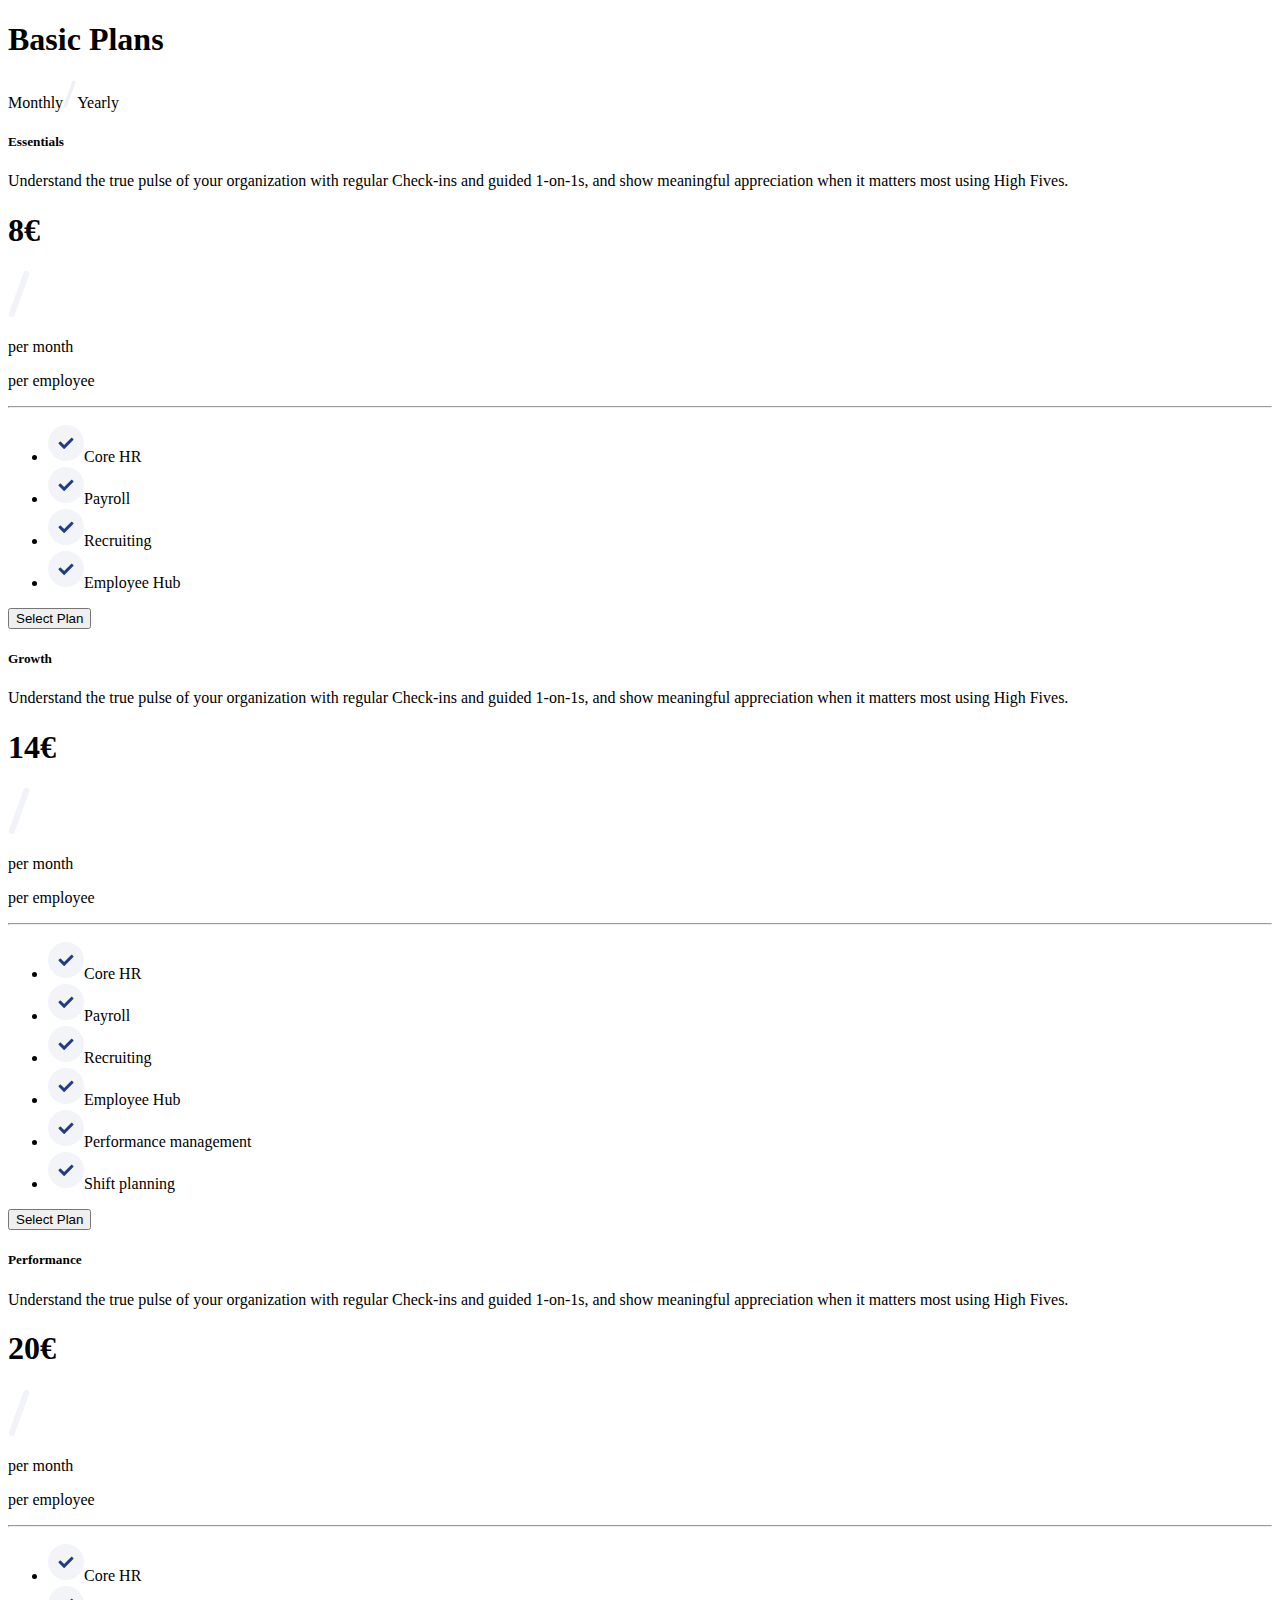
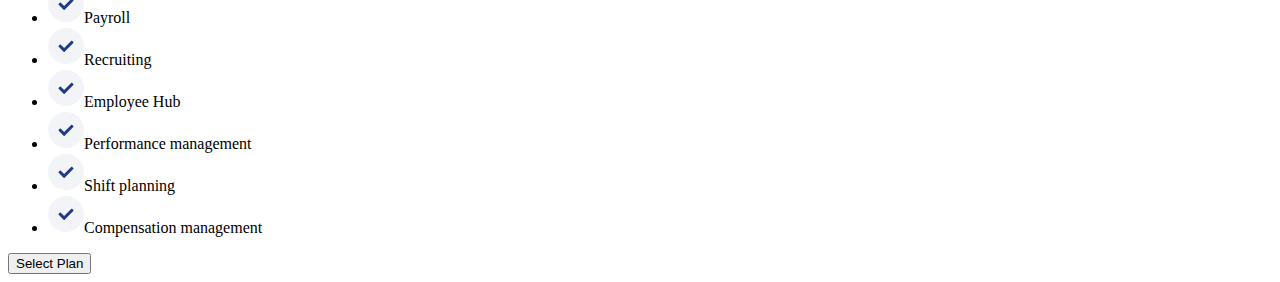
==== commit 715ac0d3: "changes checked in" ====
--- a/index.html
+++ b/index.html
@@ -1 +1,633 @@
-<!DOCTYPE html><html><head><meta name="viewport" content="width=device-width"/><meta charSet="utf-8"/><title>Flair</title><meta name="description" content="Generated by create next app"/><link rel="icon" href="/favicon.ico"/><meta name="next-head-count" content="5"/><link rel="preload" href="/_next/static/css/9e718ea82cdc2070e95a.css" as="style"/><link rel="stylesheet" href="/_next/static/css/9e718ea82cdc2070e95a.css" data-n-g=""/><link rel="preload" href="/_next/static/css/18ce3a4832ab6f938718.css" as="style"/><link rel="stylesheet" href="/_next/static/css/18ce3a4832ab6f938718.css" data-n-p=""/><noscript data-n-css=""></noscript><script defer="" nomodule="" src="/_next/static/chunks/polyfills-a40ef1678bae11e696dba45124eadd70.js"></script><script src="/_next/static/chunks/webpack-0e3c274fd8419109d37b.js" defer=""></script><script src="/_next/static/chunks/framework-4804560f812d22e75c71.js" defer=""></script><script src="/_next/static/chunks/main-c4f2541b93e4ae8b71f8.js" defer=""></script><script src="/_next/static/chunks/pages/_app-c224e5a498f264552bff.js" defer=""></script><script src="/_next/static/chunks/136-716f257ca1caba5276ce.js" defer=""></script><script src="/_next/static/chunks/pages/index-1fac6fa8976ff50b60a9.js" defer=""></script><script src="/_next/static/CNPKxB_tiL4Ih-OmD5Eiw/_buildManifest.js" defer=""></script><script src="/_next/static/CNPKxB_tiL4Ih-OmD5Eiw/_ssgManifest.js" defer=""></script></head><body><div id="__next"><div><div class="container"><h1 class="heading-1 mb-0 p-3">Basic Plans</h1><div class="BasicPlans_pricingSwitch__pnDbq pb-3"><span class="BasicPlans_activePricing__386vz">Monthly</span><svg width="14" height="28" viewBox="0 0 14 28"><rect x="9.75" width="3.52006" height="28.5055" rx="1.76003" transform="rotate(20 9.75 0)" fill="#EEF0F6"></rect></svg><span>Yearly</span></div><div class="row"><div class="col-sm-12 col-md-4"><div class="BasicPlans_card__2UOoc card"><h5 class="BasicPlans_cardTitle__PqYlF card-title">Essentials</h5><p class="BasicPlans_cardText__2gguS BasicPlans_mv28__1ExeI card-text">Understand the true pulse of your organization with regular Check-ins and guided 1-on-1s, and show meaningful appreciation when it matters most using High Fives.</p><div class="p-0 d-flex card-body"><h1 class="BasicPlans_price__lyvud">8<!-- -->€</h1><svg class="BasicPlans_mh10__1cv4S" width="23" height="48" viewBox="0 0 23 48"><rect x="16.6172" width="6" height="48.5881" rx="3" transform="rotate(20 16.6172 0)" fill="#F2F3F8"></rect></svg><div><p class="BasicPlans_cardText__2gguS m-0 card-text">per month</p><p class="BasicPlans_cardText__2gguS card-text">per employee</p></div></div><hr class="hr"/><div class="p-0 card-body"><ul class="m-0 p-0 list-style-none"><li class="mb-3 list-item"><svg xmlns="http://www.w3.org/2000/svg" width="36" height="38" viewBox="0 0 36 38"><g id="Icon"><path id="Oval" opacity="0.06" d="M18 37.0172C27.9411 37.0172 36 28.9438 36 18.9848C36 9.02586 27.9411 0.952515 18 0.952515C8.05887 0.952515 0 9.02586 0 18.9848C0 28.9438 8.05887 37.0172 18 37.0172Z" fill="#203C86"></path><path id="Icon_2" d="M15.5977 24.7314L10.7051 19.8594C10.5684 19.7225 10.5 19.5464 10.5 19.3311C10.5 19.1159 10.5684 18.9398 10.7051 18.8028L11.7891 17.7462C11.9258 17.5897 12.0967 17.5115 12.3018 17.5115C12.5068 17.5115 12.6875 17.5897 12.8438 17.7462L16.125 21.0334L23.1562 13.9895C23.3125 13.833 23.4932 13.7547 23.6982 13.7547C23.9033 13.7547 24.0742 13.833 24.2109 13.9895L25.2949 15.0461C25.4316 15.183 25.5 15.3591 25.5 15.5744C25.5 15.7896 25.4316 15.9657 25.2949 16.1027L16.6523 24.7314C16.5156 24.888 16.3398 24.9662 16.125 24.9662C15.9102 24.9662 15.7344 24.888 15.5977 24.7314Z" fill="#203C86"></path></g></svg><span class="ml-10px">Core HR</span></li><li class="mb-3 list-item"><svg xmlns="http://www.w3.org/2000/svg" width="36" height="38" viewBox="0 0 36 38"><g id="Icon"><path id="Oval" opacity="0.06" d="M18 37.0172C27.9411 37.0172 36 28.9438 36 18.9848C36 9.02586 27.9411 0.952515 18 0.952515C8.05887 0.952515 0 9.02586 0 18.9848C0 28.9438 8.05887 37.0172 18 37.0172Z" fill="#203C86"></path><path id="Icon_2" d="M15.5977 24.7314L10.7051 19.8594C10.5684 19.7225 10.5 19.5464 10.5 19.3311C10.5 19.1159 10.5684 18.9398 10.7051 18.8028L11.7891 17.7462C11.9258 17.5897 12.0967 17.5115 12.3018 17.5115C12.5068 17.5115 12.6875 17.5897 12.8438 17.7462L16.125 21.0334L23.1562 13.9895C23.3125 13.833 23.4932 13.7547 23.6982 13.7547C23.9033 13.7547 24.0742 13.833 24.2109 13.9895L25.2949 15.0461C25.4316 15.183 25.5 15.3591 25.5 15.5744C25.5 15.7896 25.4316 15.9657 25.2949 16.1027L16.6523 24.7314C16.5156 24.888 16.3398 24.9662 16.125 24.9662C15.9102 24.9662 15.7344 24.888 15.5977 24.7314Z" fill="#203C86"></path></g></svg><span class="ml-10px">Payroll</span></li><li class="mb-3 list-item"><svg xmlns="http://www.w3.org/2000/svg" width="36" height="38" viewBox="0 0 36 38"><g id="Icon"><path id="Oval" opacity="0.06" d="M18 37.0172C27.9411 37.0172 36 28.9438 36 18.9848C36 9.02586 27.9411 0.952515 18 0.952515C8.05887 0.952515 0 9.02586 0 18.9848C0 28.9438 8.05887 37.0172 18 37.0172Z" fill="#203C86"></path><path id="Icon_2" d="M15.5977 24.7314L10.7051 19.8594C10.5684 19.7225 10.5 19.5464 10.5 19.3311C10.5 19.1159 10.5684 18.9398 10.7051 18.8028L11.7891 17.7462C11.9258 17.5897 12.0967 17.5115 12.3018 17.5115C12.5068 17.5115 12.6875 17.5897 12.8438 17.7462L16.125 21.0334L23.1562 13.9895C23.3125 13.833 23.4932 13.7547 23.6982 13.7547C23.9033 13.7547 24.0742 13.833 24.2109 13.9895L25.2949 15.0461C25.4316 15.183 25.5 15.3591 25.5 15.5744C25.5 15.7896 25.4316 15.9657 25.2949 16.1027L16.6523 24.7314C16.5156 24.888 16.3398 24.9662 16.125 24.9662C15.9102 24.9662 15.7344 24.888 15.5977 24.7314Z" fill="#203C86"></path></g></svg><span class="ml-10px">Recruiting</span></li><li class="mb-3 list-item"><svg xmlns="http://www.w3.org/2000/svg" width="36" height="38" viewBox="0 0 36 38"><g id="Icon"><path id="Oval" opacity="0.06" d="M18 37.0172C27.9411 37.0172 36 28.9438 36 18.9848C36 9.02586 27.9411 0.952515 18 0.952515C8.05887 0.952515 0 9.02586 0 18.9848C0 28.9438 8.05887 37.0172 18 37.0172Z" fill="#203C86"></path><path id="Icon_2" d="M15.5977 24.7314L10.7051 19.8594C10.5684 19.7225 10.5 19.5464 10.5 19.3311C10.5 19.1159 10.5684 18.9398 10.7051 18.8028L11.7891 17.7462C11.9258 17.5897 12.0967 17.5115 12.3018 17.5115C12.5068 17.5115 12.6875 17.5897 12.8438 17.7462L16.125 21.0334L23.1562 13.9895C23.3125 13.833 23.4932 13.7547 23.6982 13.7547C23.9033 13.7547 24.0742 13.833 24.2109 13.9895L25.2949 15.0461C25.4316 15.183 25.5 15.3591 25.5 15.5744C25.5 15.7896 25.4316 15.9657 25.2949 16.1027L16.6523 24.7314C16.5156 24.888 16.3398 24.9662 16.125 24.9662C15.9102 24.9662 15.7344 24.888 15.5977 24.7314Z" fill="#203C86"></path></g></svg><span class="ml-10px">Employee Hub</span></li></ul></div><div class="p-0 border-0 mt-5 card-footer"><button class="w-100 btn btn-secondary">Select Plan</button></div></div></div><div class="col-sm-12 col-md-4"><div class="BasicPlans_card__2UOoc card"><h5 class="BasicPlans_cardTitle__PqYlF card-title">Growth</h5><p class="BasicPlans_cardText__2gguS BasicPlans_mv28__1ExeI card-text">Understand the true pulse of your organization with regular Check-ins and guided 1-on-1s, and show meaningful appreciation when it matters most using High Fives.</p><div class="p-0 d-flex card-body"><h1 class="BasicPlans_price__lyvud">14<!-- -->€</h1><svg class="BasicPlans_mh10__1cv4S" width="23" height="48" viewBox="0 0 23 48"><rect x="16.6172" width="6" height="48.5881" rx="3" transform="rotate(20 16.6172 0)" fill="#F2F3F8"></rect></svg><div><p class="BasicPlans_cardText__2gguS m-0 card-text">per month</p><p class="BasicPlans_cardText__2gguS card-text">per employee</p></div></div><hr class="hr"/><div class="p-0 card-body"><ul class="m-0 p-0 list-style-none"><li class="mb-3 list-item"><svg xmlns="http://www.w3.org/2000/svg" width="36" height="38" viewBox="0 0 36 38"><g id="Icon"><path id="Oval" opacity="0.06" d="M18 37.0172C27.9411 37.0172 36 28.9438 36 18.9848C36 9.02586 27.9411 0.952515 18 0.952515C8.05887 0.952515 0 9.02586 0 18.9848C0 28.9438 8.05887 37.0172 18 37.0172Z" fill="#203C86"></path><path id="Icon_2" d="M15.5977 24.7314L10.7051 19.8594C10.5684 19.7225 10.5 19.5464 10.5 19.3311C10.5 19.1159 10.5684 18.9398 10.7051 18.8028L11.7891 17.7462C11.9258 17.5897 12.0967 17.5115 12.3018 17.5115C12.5068 17.5115 12.6875 17.5897 12.8438 17.7462L16.125 21.0334L23.1562 13.9895C23.3125 13.833 23.4932 13.7547 23.6982 13.7547C23.9033 13.7547 24.0742 13.833 24.2109 13.9895L25.2949 15.0461C25.4316 15.183 25.5 15.3591 25.5 15.5744C25.5 15.7896 25.4316 15.9657 25.2949 16.1027L16.6523 24.7314C16.5156 24.888 16.3398 24.9662 16.125 24.9662C15.9102 24.9662 15.7344 24.888 15.5977 24.7314Z" fill="#203C86"></path></g></svg><span class="ml-10px">Core HR</span></li><li class="mb-3 list-item"><svg xmlns="http://www.w3.org/2000/svg" width="36" height="38" viewBox="0 0 36 38"><g id="Icon"><path id="Oval" opacity="0.06" d="M18 37.0172C27.9411 37.0172 36 28.9438 36 18.9848C36 9.02586 27.9411 0.952515 18 0.952515C8.05887 0.952515 0 9.02586 0 18.9848C0 28.9438 8.05887 37.0172 18 37.0172Z" fill="#203C86"></path><path id="Icon_2" d="M15.5977 24.7314L10.7051 19.8594C10.5684 19.7225 10.5 19.5464 10.5 19.3311C10.5 19.1159 10.5684 18.9398 10.7051 18.8028L11.7891 17.7462C11.9258 17.5897 12.0967 17.5115 12.3018 17.5115C12.5068 17.5115 12.6875 17.5897 12.8438 17.7462L16.125 21.0334L23.1562 13.9895C23.3125 13.833 23.4932 13.7547 23.6982 13.7547C23.9033 13.7547 24.0742 13.833 24.2109 13.9895L25.2949 15.0461C25.4316 15.183 25.5 15.3591 25.5 15.5744C25.5 15.7896 25.4316 15.9657 25.2949 16.1027L16.6523 24.7314C16.5156 24.888 16.3398 24.9662 16.125 24.9662C15.9102 24.9662 15.7344 24.888 15.5977 24.7314Z" fill="#203C86"></path></g></svg><span class="ml-10px">Payroll</span></li><li class="mb-3 list-item"><svg xmlns="http://www.w3.org/2000/svg" width="36" height="38" viewBox="0 0 36 38"><g id="Icon"><path id="Oval" opacity="0.06" d="M18 37.0172C27.9411 37.0172 36 28.9438 36 18.9848C36 9.02586 27.9411 0.952515 18 0.952515C8.05887 0.952515 0 9.02586 0 18.9848C0 28.9438 8.05887 37.0172 18 37.0172Z" fill="#203C86"></path><path id="Icon_2" d="M15.5977 24.7314L10.7051 19.8594C10.5684 19.7225 10.5 19.5464 10.5 19.3311C10.5 19.1159 10.5684 18.9398 10.7051 18.8028L11.7891 17.7462C11.9258 17.5897 12.0967 17.5115 12.3018 17.5115C12.5068 17.5115 12.6875 17.5897 12.8438 17.7462L16.125 21.0334L23.1562 13.9895C23.3125 13.833 23.4932 13.7547 23.6982 13.7547C23.9033 13.7547 24.0742 13.833 24.2109 13.9895L25.2949 15.0461C25.4316 15.183 25.5 15.3591 25.5 15.5744C25.5 15.7896 25.4316 15.9657 25.2949 16.1027L16.6523 24.7314C16.5156 24.888 16.3398 24.9662 16.125 24.9662C15.9102 24.9662 15.7344 24.888 15.5977 24.7314Z" fill="#203C86"></path></g></svg><span class="ml-10px">Recruiting</span></li><li class="mb-3 list-item"><svg xmlns="http://www.w3.org/2000/svg" width="36" height="38" viewBox="0 0 36 38"><g id="Icon"><path id="Oval" opacity="0.06" d="M18 37.0172C27.9411 37.0172 36 28.9438 36 18.9848C36 9.02586 27.9411 0.952515 18 0.952515C8.05887 0.952515 0 9.02586 0 18.9848C0 28.9438 8.05887 37.0172 18 37.0172Z" fill="#203C86"></path><path id="Icon_2" d="M15.5977 24.7314L10.7051 19.8594C10.5684 19.7225 10.5 19.5464 10.5 19.3311C10.5 19.1159 10.5684 18.9398 10.7051 18.8028L11.7891 17.7462C11.9258 17.5897 12.0967 17.5115 12.3018 17.5115C12.5068 17.5115 12.6875 17.5897 12.8438 17.7462L16.125 21.0334L23.1562 13.9895C23.3125 13.833 23.4932 13.7547 23.6982 13.7547C23.9033 13.7547 24.0742 13.833 24.2109 13.9895L25.2949 15.0461C25.4316 15.183 25.5 15.3591 25.5 15.5744C25.5 15.7896 25.4316 15.9657 25.2949 16.1027L16.6523 24.7314C16.5156 24.888 16.3398 24.9662 16.125 24.9662C15.9102 24.9662 15.7344 24.888 15.5977 24.7314Z" fill="#203C86"></path></g></svg><span class="ml-10px">Employee Hub</span></li><li class="mb-3 list-item"><svg xmlns="http://www.w3.org/2000/svg" width="36" height="38" viewBox="0 0 36 38"><g id="Icon"><path id="Oval" opacity="0.06" d="M18 37.0172C27.9411 37.0172 36 28.9438 36 18.9848C36 9.02586 27.9411 0.952515 18 0.952515C8.05887 0.952515 0 9.02586 0 18.9848C0 28.9438 8.05887 37.0172 18 37.0172Z" fill="#203C86"></path><path id="Icon_2" d="M15.5977 24.7314L10.7051 19.8594C10.5684 19.7225 10.5 19.5464 10.5 19.3311C10.5 19.1159 10.5684 18.9398 10.7051 18.8028L11.7891 17.7462C11.9258 17.5897 12.0967 17.5115 12.3018 17.5115C12.5068 17.5115 12.6875 17.5897 12.8438 17.7462L16.125 21.0334L23.1562 13.9895C23.3125 13.833 23.4932 13.7547 23.6982 13.7547C23.9033 13.7547 24.0742 13.833 24.2109 13.9895L25.2949 15.0461C25.4316 15.183 25.5 15.3591 25.5 15.5744C25.5 15.7896 25.4316 15.9657 25.2949 16.1027L16.6523 24.7314C16.5156 24.888 16.3398 24.9662 16.125 24.9662C15.9102 24.9662 15.7344 24.888 15.5977 24.7314Z" fill="#203C86"></path></g></svg><span class="ml-10px">Performance management</span></li><li class="mb-3 list-item"><svg xmlns="http://www.w3.org/2000/svg" width="36" height="38" viewBox="0 0 36 38"><g id="Icon"><path id="Oval" opacity="0.06" d="M18 37.0172C27.9411 37.0172 36 28.9438 36 18.9848C36 9.02586 27.9411 0.952515 18 0.952515C8.05887 0.952515 0 9.02586 0 18.9848C0 28.9438 8.05887 37.0172 18 37.0172Z" fill="#203C86"></path><path id="Icon_2" d="M15.5977 24.7314L10.7051 19.8594C10.5684 19.7225 10.5 19.5464 10.5 19.3311C10.5 19.1159 10.5684 18.9398 10.7051 18.8028L11.7891 17.7462C11.9258 17.5897 12.0967 17.5115 12.3018 17.5115C12.5068 17.5115 12.6875 17.5897 12.8438 17.7462L16.125 21.0334L23.1562 13.9895C23.3125 13.833 23.4932 13.7547 23.6982 13.7547C23.9033 13.7547 24.0742 13.833 24.2109 13.9895L25.2949 15.0461C25.4316 15.183 25.5 15.3591 25.5 15.5744C25.5 15.7896 25.4316 15.9657 25.2949 16.1027L16.6523 24.7314C16.5156 24.888 16.3398 24.9662 16.125 24.9662C15.9102 24.9662 15.7344 24.888 15.5977 24.7314Z" fill="#203C86"></path></g></svg><span class="ml-10px">Shift planning</span></li></ul></div><div class="p-0 border-0 mt-5 card-footer"><button class="w-100 btn btn-secondary">Select Plan</button></div></div></div><div class="col-sm-12 col-md-4"><div class="BasicPlans_card__2UOoc card"><h5 class="BasicPlans_cardTitle__PqYlF card-title">Performance</h5><p class="BasicPlans_cardText__2gguS BasicPlans_mv28__1ExeI card-text">Understand the true pulse of your organization with regular Check-ins and guided 1-on-1s, and show meaningful appreciation when it matters most using High Fives.</p><div class="p-0 d-flex card-body"><h1 class="BasicPlans_price__lyvud">20<!-- -->€</h1><svg class="BasicPlans_mh10__1cv4S" width="23" height="48" viewBox="0 0 23 48"><rect x="16.6172" width="6" height="48.5881" rx="3" transform="rotate(20 16.6172 0)" fill="#F2F3F8"></rect></svg><div><p class="BasicPlans_cardText__2gguS m-0 card-text">per month</p><p class="BasicPlans_cardText__2gguS card-text">per employee</p></div></div><hr class="hr"/><div class="p-0 card-body"><ul class="m-0 p-0 list-style-none"><li class="mb-3 list-item"><svg xmlns="http://www.w3.org/2000/svg" width="36" height="38" viewBox="0 0 36 38"><g id="Icon"><path id="Oval" opacity="0.06" d="M18 37.0172C27.9411 37.0172 36 28.9438 36 18.9848C36 9.02586 27.9411 0.952515 18 0.952515C8.05887 0.952515 0 9.02586 0 18.9848C0 28.9438 8.05887 37.0172 18 37.0172Z" fill="#203C86"></path><path id="Icon_2" d="M15.5977 24.7314L10.7051 19.8594C10.5684 19.7225 10.5 19.5464 10.5 19.3311C10.5 19.1159 10.5684 18.9398 10.7051 18.8028L11.7891 17.7462C11.9258 17.5897 12.0967 17.5115 12.3018 17.5115C12.5068 17.5115 12.6875 17.5897 12.8438 17.7462L16.125 21.0334L23.1562 13.9895C23.3125 13.833 23.4932 13.7547 23.6982 13.7547C23.9033 13.7547 24.0742 13.833 24.2109 13.9895L25.2949 15.0461C25.4316 15.183 25.5 15.3591 25.5 15.5744C25.5 15.7896 25.4316 15.9657 25.2949 16.1027L16.6523 24.7314C16.5156 24.888 16.3398 24.9662 16.125 24.9662C15.9102 24.9662 15.7344 24.888 15.5977 24.7314Z" fill="#203C86"></path></g></svg><span class="ml-10px">Core HR</span></li><li class="mb-3 list-item"><svg xmlns="http://www.w3.org/2000/svg" width="36" height="38" viewBox="0 0 36 38"><g id="Icon"><path id="Oval" opacity="0.06" d="M18 37.0172C27.9411 37.0172 36 28.9438 36 18.9848C36 9.02586 27.9411 0.952515 18 0.952515C8.05887 0.952515 0 9.02586 0 18.9848C0 28.9438 8.05887 37.0172 18 37.0172Z" fill="#203C86"></path><path id="Icon_2" d="M15.5977 24.7314L10.7051 19.8594C10.5684 19.7225 10.5 19.5464 10.5 19.3311C10.5 19.1159 10.5684 18.9398 10.7051 18.8028L11.7891 17.7462C11.9258 17.5897 12.0967 17.5115 12.3018 17.5115C12.5068 17.5115 12.6875 17.5897 12.8438 17.7462L16.125 21.0334L23.1562 13.9895C23.3125 13.833 23.4932 13.7547 23.6982 13.7547C23.9033 13.7547 24.0742 13.833 24.2109 13.9895L25.2949 15.0461C25.4316 15.183 25.5 15.3591 25.5 15.5744C25.5 15.7896 25.4316 15.9657 25.2949 16.1027L16.6523 24.7314C16.5156 24.888 16.3398 24.9662 16.125 24.9662C15.9102 24.9662 15.7344 24.888 15.5977 24.7314Z" fill="#203C86"></path></g></svg><span class="ml-10px">Payroll</span></li><li class="mb-3 list-item"><svg xmlns="http://www.w3.org/2000/svg" width="36" height="38" viewBox="0 0 36 38"><g id="Icon"><path id="Oval" opacity="0.06" d="M18 37.0172C27.9411 37.0172 36 28.9438 36 18.9848C36 9.02586 27.9411 0.952515 18 0.952515C8.05887 0.952515 0 9.02586 0 18.9848C0 28.9438 8.05887 37.0172 18 37.0172Z" fill="#203C86"></path><path id="Icon_2" d="M15.5977 24.7314L10.7051 19.8594C10.5684 19.7225 10.5 19.5464 10.5 19.3311C10.5 19.1159 10.5684 18.9398 10.7051 18.8028L11.7891 17.7462C11.9258 17.5897 12.0967 17.5115 12.3018 17.5115C12.5068 17.5115 12.6875 17.5897 12.8438 17.7462L16.125 21.0334L23.1562 13.9895C23.3125 13.833 23.4932 13.7547 23.6982 13.7547C23.9033 13.7547 24.0742 13.833 24.2109 13.9895L25.2949 15.0461C25.4316 15.183 25.5 15.3591 25.5 15.5744C25.5 15.7896 25.4316 15.9657 25.2949 16.1027L16.6523 24.7314C16.5156 24.888 16.3398 24.9662 16.125 24.9662C15.9102 24.9662 15.7344 24.888 15.5977 24.7314Z" fill="#203C86"></path></g></svg><span class="ml-10px">Recruiting</span></li><li class="mb-3 list-item"><svg xmlns="http://www.w3.org/2000/svg" width="36" height="38" viewBox="0 0 36 38"><g id="Icon"><path id="Oval" opacity="0.06" d="M18 37.0172C27.9411 37.0172 36 28.9438 36 18.9848C36 9.02586 27.9411 0.952515 18 0.952515C8.05887 0.952515 0 9.02586 0 18.9848C0 28.9438 8.05887 37.0172 18 37.0172Z" fill="#203C86"></path><path id="Icon_2" d="M15.5977 24.7314L10.7051 19.8594C10.5684 19.7225 10.5 19.5464 10.5 19.3311C10.5 19.1159 10.5684 18.9398 10.7051 18.8028L11.7891 17.7462C11.9258 17.5897 12.0967 17.5115 12.3018 17.5115C12.5068 17.5115 12.6875 17.5897 12.8438 17.7462L16.125 21.0334L23.1562 13.9895C23.3125 13.833 23.4932 13.7547 23.6982 13.7547C23.9033 13.7547 24.0742 13.833 24.2109 13.9895L25.2949 15.0461C25.4316 15.183 25.5 15.3591 25.5 15.5744C25.5 15.7896 25.4316 15.9657 25.2949 16.1027L16.6523 24.7314C16.5156 24.888 16.3398 24.9662 16.125 24.9662C15.9102 24.9662 15.7344 24.888 15.5977 24.7314Z" fill="#203C86"></path></g></svg><span class="ml-10px">Employee Hub</span></li><li class="mb-3 list-item"><svg xmlns="http://www.w3.org/2000/svg" width="36" height="38" viewBox="0 0 36 38"><g id="Icon"><path id="Oval" opacity="0.06" d="M18 37.0172C27.9411 37.0172 36 28.9438 36 18.9848C36 9.02586 27.9411 0.952515 18 0.952515C8.05887 0.952515 0 9.02586 0 18.9848C0 28.9438 8.05887 37.0172 18 37.0172Z" fill="#203C86"></path><path id="Icon_2" d="M15.5977 24.7314L10.7051 19.8594C10.5684 19.7225 10.5 19.5464 10.5 19.3311C10.5 19.1159 10.5684 18.9398 10.7051 18.8028L11.7891 17.7462C11.9258 17.5897 12.0967 17.5115 12.3018 17.5115C12.5068 17.5115 12.6875 17.5897 12.8438 17.7462L16.125 21.0334L23.1562 13.9895C23.3125 13.833 23.4932 13.7547 23.6982 13.7547C23.9033 13.7547 24.0742 13.833 24.2109 13.9895L25.2949 15.0461C25.4316 15.183 25.5 15.3591 25.5 15.5744C25.5 15.7896 25.4316 15.9657 25.2949 16.1027L16.6523 24.7314C16.5156 24.888 16.3398 24.9662 16.125 24.9662C15.9102 24.9662 15.7344 24.888 15.5977 24.7314Z" fill="#203C86"></path></g></svg><span class="ml-10px">Performance management</span></li><li class="mb-3 list-item"><svg xmlns="http://www.w3.org/2000/svg" width="36" height="38" viewBox="0 0 36 38"><g id="Icon"><path id="Oval" opacity="0.06" d="M18 37.0172C27.9411 37.0172 36 28.9438 36 18.9848C36 9.02586 27.9411 0.952515 18 0.952515C8.05887 0.952515 0 9.02586 0 18.9848C0 28.9438 8.05887 37.0172 18 37.0172Z" fill="#203C86"></path><path id="Icon_2" d="M15.5977 24.7314L10.7051 19.8594C10.5684 19.7225 10.5 19.5464 10.5 19.3311C10.5 19.1159 10.5684 18.9398 10.7051 18.8028L11.7891 17.7462C11.9258 17.5897 12.0967 17.5115 12.3018 17.5115C12.5068 17.5115 12.6875 17.5897 12.8438 17.7462L16.125 21.0334L23.1562 13.9895C23.3125 13.833 23.4932 13.7547 23.6982 13.7547C23.9033 13.7547 24.0742 13.833 24.2109 13.9895L25.2949 15.0461C25.4316 15.183 25.5 15.3591 25.5 15.5744C25.5 15.7896 25.4316 15.9657 25.2949 16.1027L16.6523 24.7314C16.5156 24.888 16.3398 24.9662 16.125 24.9662C15.9102 24.9662 15.7344 24.888 15.5977 24.7314Z" fill="#203C86"></path></g></svg><span class="ml-10px">Shift planning</span></li><li class="mb-3 list-item"><svg xmlns="http://www.w3.org/2000/svg" width="36" height="38" viewBox="0 0 36 38"><g id="Icon"><path id="Oval" opacity="0.06" d="M18 37.0172C27.9411 37.0172 36 28.9438 36 18.9848C36 9.02586 27.9411 0.952515 18 0.952515C8.05887 0.952515 0 9.02586 0 18.9848C0 28.9438 8.05887 37.0172 18 37.0172Z" fill="#203C86"></path><path id="Icon_2" d="M15.5977 24.7314L10.7051 19.8594C10.5684 19.7225 10.5 19.5464 10.5 19.3311C10.5 19.1159 10.5684 18.9398 10.7051 18.8028L11.7891 17.7462C11.9258 17.5897 12.0967 17.5115 12.3018 17.5115C12.5068 17.5115 12.6875 17.5897 12.8438 17.7462L16.125 21.0334L23.1562 13.9895C23.3125 13.833 23.4932 13.7547 23.6982 13.7547C23.9033 13.7547 24.0742 13.833 24.2109 13.9895L25.2949 15.0461C25.4316 15.183 25.5 15.3591 25.5 15.5744C25.5 15.7896 25.4316 15.9657 25.2949 16.1027L16.6523 24.7314C16.5156 24.888 16.3398 24.9662 16.125 24.9662C15.9102 24.9662 15.7344 24.888 15.5977 24.7314Z" fill="#203C86"></path></g></svg><span class="ml-10px">Compensation management</span></li></ul></div><div class="p-0 border-0 mt-5 card-footer"><button class="w-100 btn btn-secondary">Select Plan</button></div></div></div></div></div></div></div><script id="__NEXT_DATA__" type="application/json">{"props":{"pageProps":{}},"page":"/","query":{},"buildId":"CNPKxB_tiL4Ih-OmD5Eiw","nextExport":true,"autoExport":true,"isFallback":false,"scriptLoader":[]}</script></body></html>+<!DOCTYPE html>
+<html>
+  <head>
+    <meta name="viewport" content="width=device-width" />
+    <meta charset="utf-8" />
+    <title>Flair</title>
+    <meta name="description" content="Generated by create next app" />
+    <link rel="icon" href="/favicon.ico" />
+    <meta name="next-head-count" content="5" />
+    <link
+      rel="preload"
+      href="/flair-test/_next/static/css/9e718ea82cdc2070e95a.css"
+      as="style"
+    />
+    <link
+      rel="stylesheet"
+      href="/flair-test/_next/static/css/9e718ea82cdc2070e95a.css"
+      data-n-g=""
+    />
+    <link
+      rel="preload"
+      href="/flair-test/_next/static/css/18ce3a4832ab6f938718.css"
+      as="style"
+    />
+    <link
+      rel="stylesheet"
+      href="/flair-test/_next/static/css/18ce3a4832ab6f938718.css"
+      data-n-p=""
+    />
+    <noscript data-n-css=""></noscript>
+    <script
+      defer=""
+      nomodule=""
+      src="/flair-test/_next/static/chunks/polyfills-a40ef1678bae11e696dba45124eadd70.js"
+    ></script>
+    <script
+      src="/flair-test/_next/static/chunks/webpack-0e3c274fd8419109d37b.js"
+      defer=""
+    ></script>
+    <script
+      src="/flair-test/_next/static/chunks/framework-4804560f812d22e75c71.js"
+      defer=""
+    ></script>
+    <script
+      src="/flair-test/_next/static/chunks/main-c4f2541b93e4ae8b71f8.js"
+      defer=""
+    ></script>
+    <script
+      src="/flair-test/_next/static/chunks/pages/_app-c224e5a498f264552bff.js"
+      defer=""
+    ></script>
+    <script
+      src="/flair-test/_next/static/chunks/136-716f257ca1caba5276ce.js"
+      defer=""
+    ></script>
+    <script
+      src="/flair-test/_next/static/chunks/pages/index-1fac6fa8976ff50b60a9.js"
+      defer=""
+    ></script>
+    <script
+      src="/flair-test/_next/static/CNPKxB_tiL4Ih-OmD5Eiw/_buildManifest.js"
+      defer=""
+    ></script>
+    <script
+      src="/flair-test/_next/static/CNPKxB_tiL4Ih-OmD5Eiw/_ssgManifest.js"
+      defer=""
+    ></script>
+  </head>
+  <body>
+    <div id="__next">
+      <div>
+        <div class="container">
+          <h1 class="heading-1 mb-0 p-3">Basic Plans</h1>
+          <div class="BasicPlans_pricingSwitch__pnDbq pb-3">
+            <span class="BasicPlans_activePricing__386vz">Monthly</span
+            ><svg width="14" height="28" viewBox="0 0 14 28">
+              <rect
+                x="9.75"
+                width="3.52006"
+                height="28.5055"
+                rx="1.76003"
+                transform="rotate(20 9.75 0)"
+                fill="#EEF0F6"
+              ></rect></svg
+            ><span>Yearly</span>
+          </div>
+          <div class="row">
+            <div class="col-sm-12 col-md-4">
+              <div class="BasicPlans_card__2UOoc card">
+                <h5 class="BasicPlans_cardTitle__PqYlF card-title">
+                  Essentials
+                </h5>
+                <p
+                  class="
+                    BasicPlans_cardText__2gguS
+                    BasicPlans_mv28__1ExeI
+                    card-text
+                  "
+                >
+                  Understand the true pulse of your organization with regular
+                  Check-ins and guided 1-on-1s, and show meaningful appreciation
+                  when it matters most using High Fives.
+                </p>
+                <div class="p-0 d-flex card-body">
+                  <h1 class="BasicPlans_price__lyvud">8<!-- -->€</h1>
+                  <svg
+                    class="BasicPlans_mh10__1cv4S"
+                    width="23"
+                    height="48"
+                    viewBox="0 0 23 48"
+                  >
+                    <rect
+                      x="16.6172"
+                      width="6"
+                      height="48.5881"
+                      rx="3"
+                      transform="rotate(20 16.6172 0)"
+                      fill="#F2F3F8"
+                    ></rect>
+                  </svg>
+                  <div>
+                    <p class="BasicPlans_cardText__2gguS m-0 card-text">
+                      per month
+                    </p>
+                    <p class="BasicPlans_cardText__2gguS card-text">
+                      per employee
+                    </p>
+                  </div>
+                </div>
+                <hr class="hr" />
+                <div class="p-0 card-body">
+                  <ul class="m-0 p-0 list-style-none">
+                    <li class="mb-3 list-item">
+                      <svg
+                        xmlns="http://www.w3.org/2000/svg"
+                        width="36"
+                        height="38"
+                        viewBox="0 0 36 38"
+                      >
+                        <g id="Icon">
+                          <path
+                            id="Oval"
+                            opacity="0.06"
+                            d="M18 37.0172C27.9411 37.0172 36 28.9438 36 18.9848C36 9.02586 27.9411 0.952515 18 0.952515C8.05887 0.952515 0 9.02586 0 18.9848C0 28.9438 8.05887 37.0172 18 37.0172Z"
+                            fill="#203C86"
+                          ></path>
+                          <path
+                            id="Icon_2"
+                            d="M15.5977 24.7314L10.7051 19.8594C10.5684 19.7225 10.5 19.5464 10.5 19.3311C10.5 19.1159 10.5684 18.9398 10.7051 18.8028L11.7891 17.7462C11.9258 17.5897 12.0967 17.5115 12.3018 17.5115C12.5068 17.5115 12.6875 17.5897 12.8438 17.7462L16.125 21.0334L23.1562 13.9895C23.3125 13.833 23.4932 13.7547 23.6982 13.7547C23.9033 13.7547 24.0742 13.833 24.2109 13.9895L25.2949 15.0461C25.4316 15.183 25.5 15.3591 25.5 15.5744C25.5 15.7896 25.4316 15.9657 25.2949 16.1027L16.6523 24.7314C16.5156 24.888 16.3398 24.9662 16.125 24.9662C15.9102 24.9662 15.7344 24.888 15.5977 24.7314Z"
+                            fill="#203C86"
+                          ></path>
+                        </g></svg
+                      ><span class="ml-10px">Core HR</span>
+                    </li>
+                    <li class="mb-3 list-item">
+                      <svg
+                        xmlns="http://www.w3.org/2000/svg"
+                        width="36"
+                        height="38"
+                        viewBox="0 0 36 38"
+                      >
+                        <g id="Icon">
+                          <path
+                            id="Oval"
+                            opacity="0.06"
+                            d="M18 37.0172C27.9411 37.0172 36 28.9438 36 18.9848C36 9.02586 27.9411 0.952515 18 0.952515C8.05887 0.952515 0 9.02586 0 18.9848C0 28.9438 8.05887 37.0172 18 37.0172Z"
+                            fill="#203C86"
+                          ></path>
+                          <path
+                            id="Icon_2"
+                            d="M15.5977 24.7314L10.7051 19.8594C10.5684 19.7225 10.5 19.5464 10.5 19.3311C10.5 19.1159 10.5684 18.9398 10.7051 18.8028L11.7891 17.7462C11.9258 17.5897 12.0967 17.5115 12.3018 17.5115C12.5068 17.5115 12.6875 17.5897 12.8438 17.7462L16.125 21.0334L23.1562 13.9895C23.3125 13.833 23.4932 13.7547 23.6982 13.7547C23.9033 13.7547 24.0742 13.833 24.2109 13.9895L25.2949 15.0461C25.4316 15.183 25.5 15.3591 25.5 15.5744C25.5 15.7896 25.4316 15.9657 25.2949 16.1027L16.6523 24.7314C16.5156 24.888 16.3398 24.9662 16.125 24.9662C15.9102 24.9662 15.7344 24.888 15.5977 24.7314Z"
+                            fill="#203C86"
+                          ></path>
+                        </g></svg
+                      ><span class="ml-10px">Payroll</span>
+                    </li>
+                    <li class="mb-3 list-item">
+                      <svg
+                        xmlns="http://www.w3.org/2000/svg"
+                        width="36"
+                        height="38"
+                        viewBox="0 0 36 38"
+                      >
+                        <g id="Icon">
+                          <path
+                            id="Oval"
+                            opacity="0.06"
+                            d="M18 37.0172C27.9411 37.0172 36 28.9438 36 18.9848C36 9.02586 27.9411 0.952515 18 0.952515C8.05887 0.952515 0 9.02586 0 18.9848C0 28.9438 8.05887 37.0172 18 37.0172Z"
+                            fill="#203C86"
+                          ></path>
+                          <path
+                            id="Icon_2"
+                            d="M15.5977 24.7314L10.7051 19.8594C10.5684 19.7225 10.5 19.5464 10.5 19.3311C10.5 19.1159 10.5684 18.9398 10.7051 18.8028L11.7891 17.7462C11.9258 17.5897 12.0967 17.5115 12.3018 17.5115C12.5068 17.5115 12.6875 17.5897 12.8438 17.7462L16.125 21.0334L23.1562 13.9895C23.3125 13.833 23.4932 13.7547 23.6982 13.7547C23.9033 13.7547 24.0742 13.833 24.2109 13.9895L25.2949 15.0461C25.4316 15.183 25.5 15.3591 25.5 15.5744C25.5 15.7896 25.4316 15.9657 25.2949 16.1027L16.6523 24.7314C16.5156 24.888 16.3398 24.9662 16.125 24.9662C15.9102 24.9662 15.7344 24.888 15.5977 24.7314Z"
+                            fill="#203C86"
+                          ></path>
+                        </g></svg
+                      ><span class="ml-10px">Recruiting</span>
+                    </li>
+                    <li class="mb-3 list-item">
+                      <svg
+                        xmlns="http://www.w3.org/2000/svg"
+                        width="36"
+                        height="38"
+                        viewBox="0 0 36 38"
+                      >
+                        <g id="Icon">
+                          <path
+                            id="Oval"
+                            opacity="0.06"
+                            d="M18 37.0172C27.9411 37.0172 36 28.9438 36 18.9848C36 9.02586 27.9411 0.952515 18 0.952515C8.05887 0.952515 0 9.02586 0 18.9848C0 28.9438 8.05887 37.0172 18 37.0172Z"
+                            fill="#203C86"
+                          ></path>
+                          <path
+                            id="Icon_2"
+                            d="M15.5977 24.7314L10.7051 19.8594C10.5684 19.7225 10.5 19.5464 10.5 19.3311C10.5 19.1159 10.5684 18.9398 10.7051 18.8028L11.7891 17.7462C11.9258 17.5897 12.0967 17.5115 12.3018 17.5115C12.5068 17.5115 12.6875 17.5897 12.8438 17.7462L16.125 21.0334L23.1562 13.9895C23.3125 13.833 23.4932 13.7547 23.6982 13.7547C23.9033 13.7547 24.0742 13.833 24.2109 13.9895L25.2949 15.0461C25.4316 15.183 25.5 15.3591 25.5 15.5744C25.5 15.7896 25.4316 15.9657 25.2949 16.1027L16.6523 24.7314C16.5156 24.888 16.3398 24.9662 16.125 24.9662C15.9102 24.9662 15.7344 24.888 15.5977 24.7314Z"
+                            fill="#203C86"
+                          ></path>
+                        </g></svg
+                      ><span class="ml-10px">Employee Hub</span>
+                    </li>
+                  </ul>
+                </div>
+                <div class="p-0 border-0 mt-5 card-footer">
+                  <button class="w-100 btn btn-secondary">Select Plan</button>
+                </div>
+              </div>
+            </div>
+            <div class="col-sm-12 col-md-4">
+              <div class="BasicPlans_card__2UOoc card">
+                <h5 class="BasicPlans_cardTitle__PqYlF card-title">Growth</h5>
+                <p
+                  class="
+                    BasicPlans_cardText__2gguS
+                    BasicPlans_mv28__1ExeI
+                    card-text
+                  "
+                >
+                  Understand the true pulse of your organization with regular
+                  Check-ins and guided 1-on-1s, and show meaningful appreciation
+                  when it matters most using High Fives.
+                </p>
+                <div class="p-0 d-flex card-body">
+                  <h1 class="BasicPlans_price__lyvud">14<!-- -->€</h1>
+                  <svg
+                    class="BasicPlans_mh10__1cv4S"
+                    width="23"
+                    height="48"
+                    viewBox="0 0 23 48"
+                  >
+                    <rect
+                      x="16.6172"
+                      width="6"
+                      height="48.5881"
+                      rx="3"
+                      transform="rotate(20 16.6172 0)"
+                      fill="#F2F3F8"
+                    ></rect>
+                  </svg>
+                  <div>
+                    <p class="BasicPlans_cardText__2gguS m-0 card-text">
+                      per month
+                    </p>
+                    <p class="BasicPlans_cardText__2gguS card-text">
+                      per employee
+                    </p>
+                  </div>
+                </div>
+                <hr class="hr" />
+                <div class="p-0 card-body">
+                  <ul class="m-0 p-0 list-style-none">
+                    <li class="mb-3 list-item">
+                      <svg
+                        xmlns="http://www.w3.org/2000/svg"
+                        width="36"
+                        height="38"
+                        viewBox="0 0 36 38"
+                      >
+                        <g id="Icon">
+                          <path
+                            id="Oval"
+                            opacity="0.06"
+                            d="M18 37.0172C27.9411 37.0172 36 28.9438 36 18.9848C36 9.02586 27.9411 0.952515 18 0.952515C8.05887 0.952515 0 9.02586 0 18.9848C0 28.9438 8.05887 37.0172 18 37.0172Z"
+                            fill="#203C86"
+                          ></path>
+                          <path
+                            id="Icon_2"
+                            d="M15.5977 24.7314L10.7051 19.8594C10.5684 19.7225 10.5 19.5464 10.5 19.3311C10.5 19.1159 10.5684 18.9398 10.7051 18.8028L11.7891 17.7462C11.9258 17.5897 12.0967 17.5115 12.3018 17.5115C12.5068 17.5115 12.6875 17.5897 12.8438 17.7462L16.125 21.0334L23.1562 13.9895C23.3125 13.833 23.4932 13.7547 23.6982 13.7547C23.9033 13.7547 24.0742 13.833 24.2109 13.9895L25.2949 15.0461C25.4316 15.183 25.5 15.3591 25.5 15.5744C25.5 15.7896 25.4316 15.9657 25.2949 16.1027L16.6523 24.7314C16.5156 24.888 16.3398 24.9662 16.125 24.9662C15.9102 24.9662 15.7344 24.888 15.5977 24.7314Z"
+                            fill="#203C86"
+                          ></path>
+                        </g></svg
+                      ><span class="ml-10px">Core HR</span>
+                    </li>
+                    <li class="mb-3 list-item">
+                      <svg
+                        xmlns="http://www.w3.org/2000/svg"
+                        width="36"
+                        height="38"
+                        viewBox="0 0 36 38"
+                      >
+                        <g id="Icon">
+                          <path
+                            id="Oval"
+                            opacity="0.06"
+                            d="M18 37.0172C27.9411 37.0172 36 28.9438 36 18.9848C36 9.02586 27.9411 0.952515 18 0.952515C8.05887 0.952515 0 9.02586 0 18.9848C0 28.9438 8.05887 37.0172 18 37.0172Z"
+                            fill="#203C86"
+                          ></path>
+                          <path
+                            id="Icon_2"
+                            d="M15.5977 24.7314L10.7051 19.8594C10.5684 19.7225 10.5 19.5464 10.5 19.3311C10.5 19.1159 10.5684 18.9398 10.7051 18.8028L11.7891 17.7462C11.9258 17.5897 12.0967 17.5115 12.3018 17.5115C12.5068 17.5115 12.6875 17.5897 12.8438 17.7462L16.125 21.0334L23.1562 13.9895C23.3125 13.833 23.4932 13.7547 23.6982 13.7547C23.9033 13.7547 24.0742 13.833 24.2109 13.9895L25.2949 15.0461C25.4316 15.183 25.5 15.3591 25.5 15.5744C25.5 15.7896 25.4316 15.9657 25.2949 16.1027L16.6523 24.7314C16.5156 24.888 16.3398 24.9662 16.125 24.9662C15.9102 24.9662 15.7344 24.888 15.5977 24.7314Z"
+                            fill="#203C86"
+                          ></path>
+                        </g></svg
+                      ><span class="ml-10px">Payroll</span>
+                    </li>
+                    <li class="mb-3 list-item">
+                      <svg
+                        xmlns="http://www.w3.org/2000/svg"
+                        width="36"
+                        height="38"
+                        viewBox="0 0 36 38"
+                      >
+                        <g id="Icon">
+                          <path
+                            id="Oval"
+                            opacity="0.06"
+                            d="M18 37.0172C27.9411 37.0172 36 28.9438 36 18.9848C36 9.02586 27.9411 0.952515 18 0.952515C8.05887 0.952515 0 9.02586 0 18.9848C0 28.9438 8.05887 37.0172 18 37.0172Z"
+                            fill="#203C86"
+                          ></path>
+                          <path
+                            id="Icon_2"
+                            d="M15.5977 24.7314L10.7051 19.8594C10.5684 19.7225 10.5 19.5464 10.5 19.3311C10.5 19.1159 10.5684 18.9398 10.7051 18.8028L11.7891 17.7462C11.9258 17.5897 12.0967 17.5115 12.3018 17.5115C12.5068 17.5115 12.6875 17.5897 12.8438 17.7462L16.125 21.0334L23.1562 13.9895C23.3125 13.833 23.4932 13.7547 23.6982 13.7547C23.9033 13.7547 24.0742 13.833 24.2109 13.9895L25.2949 15.0461C25.4316 15.183 25.5 15.3591 25.5 15.5744C25.5 15.7896 25.4316 15.9657 25.2949 16.1027L16.6523 24.7314C16.5156 24.888 16.3398 24.9662 16.125 24.9662C15.9102 24.9662 15.7344 24.888 15.5977 24.7314Z"
+                            fill="#203C86"
+                          ></path>
+                        </g></svg
+                      ><span class="ml-10px">Recruiting</span>
+                    </li>
+                    <li class="mb-3 list-item">
+                      <svg
+                        xmlns="http://www.w3.org/2000/svg"
+                        width="36"
+                        height="38"
+                        viewBox="0 0 36 38"
+                      >
+                        <g id="Icon">
+                          <path
+                            id="Oval"
+                            opacity="0.06"
+                            d="M18 37.0172C27.9411 37.0172 36 28.9438 36 18.9848C36 9.02586 27.9411 0.952515 18 0.952515C8.05887 0.952515 0 9.02586 0 18.9848C0 28.9438 8.05887 37.0172 18 37.0172Z"
+                            fill="#203C86"
+                          ></path>
+                          <path
+                            id="Icon_2"
+                            d="M15.5977 24.7314L10.7051 19.8594C10.5684 19.7225 10.5 19.5464 10.5 19.3311C10.5 19.1159 10.5684 18.9398 10.7051 18.8028L11.7891 17.7462C11.9258 17.5897 12.0967 17.5115 12.3018 17.5115C12.5068 17.5115 12.6875 17.5897 12.8438 17.7462L16.125 21.0334L23.1562 13.9895C23.3125 13.833 23.4932 13.7547 23.6982 13.7547C23.9033 13.7547 24.0742 13.833 24.2109 13.9895L25.2949 15.0461C25.4316 15.183 25.5 15.3591 25.5 15.5744C25.5 15.7896 25.4316 15.9657 25.2949 16.1027L16.6523 24.7314C16.5156 24.888 16.3398 24.9662 16.125 24.9662C15.9102 24.9662 15.7344 24.888 15.5977 24.7314Z"
+                            fill="#203C86"
+                          ></path>
+                        </g></svg
+                      ><span class="ml-10px">Employee Hub</span>
+                    </li>
+                    <li class="mb-3 list-item">
+                      <svg
+                        xmlns="http://www.w3.org/2000/svg"
+                        width="36"
+                        height="38"
+                        viewBox="0 0 36 38"
+                      >
+                        <g id="Icon">
+                          <path
+                            id="Oval"
+                            opacity="0.06"
+                            d="M18 37.0172C27.9411 37.0172 36 28.9438 36 18.9848C36 9.02586 27.9411 0.952515 18 0.952515C8.05887 0.952515 0 9.02586 0 18.9848C0 28.9438 8.05887 37.0172 18 37.0172Z"
+                            fill="#203C86"
+                          ></path>
+                          <path
+                            id="Icon_2"
+                            d="M15.5977 24.7314L10.7051 19.8594C10.5684 19.7225 10.5 19.5464 10.5 19.3311C10.5 19.1159 10.5684 18.9398 10.7051 18.8028L11.7891 17.7462C11.9258 17.5897 12.0967 17.5115 12.3018 17.5115C12.5068 17.5115 12.6875 17.5897 12.8438 17.7462L16.125 21.0334L23.1562 13.9895C23.3125 13.833 23.4932 13.7547 23.6982 13.7547C23.9033 13.7547 24.0742 13.833 24.2109 13.9895L25.2949 15.0461C25.4316 15.183 25.5 15.3591 25.5 15.5744C25.5 15.7896 25.4316 15.9657 25.2949 16.1027L16.6523 24.7314C16.5156 24.888 16.3398 24.9662 16.125 24.9662C15.9102 24.9662 15.7344 24.888 15.5977 24.7314Z"
+                            fill="#203C86"
+                          ></path>
+                        </g></svg
+                      ><span class="ml-10px">Performance management</span>
+                    </li>
+                    <li class="mb-3 list-item">
+                      <svg
+                        xmlns="http://www.w3.org/2000/svg"
+                        width="36"
+                        height="38"
+                        viewBox="0 0 36 38"
+                      >
+                        <g id="Icon">
+                          <path
+                            id="Oval"
+                            opacity="0.06"
+                            d="M18 37.0172C27.9411 37.0172 36 28.9438 36 18.9848C36 9.02586 27.9411 0.952515 18 0.952515C8.05887 0.952515 0 9.02586 0 18.9848C0 28.9438 8.05887 37.0172 18 37.0172Z"
+                            fill="#203C86"
+                          ></path>
+                          <path
+                            id="Icon_2"
+                            d="M15.5977 24.7314L10.7051 19.8594C10.5684 19.7225 10.5 19.5464 10.5 19.3311C10.5 19.1159 10.5684 18.9398 10.7051 18.8028L11.7891 17.7462C11.9258 17.5897 12.0967 17.5115 12.3018 17.5115C12.5068 17.5115 12.6875 17.5897 12.8438 17.7462L16.125 21.0334L23.1562 13.9895C23.3125 13.833 23.4932 13.7547 23.6982 13.7547C23.9033 13.7547 24.0742 13.833 24.2109 13.9895L25.2949 15.0461C25.4316 15.183 25.5 15.3591 25.5 15.5744C25.5 15.7896 25.4316 15.9657 25.2949 16.1027L16.6523 24.7314C16.5156 24.888 16.3398 24.9662 16.125 24.9662C15.9102 24.9662 15.7344 24.888 15.5977 24.7314Z"
+                            fill="#203C86"
+                          ></path>
+                        </g></svg
+                      ><span class="ml-10px">Shift planning</span>
+                    </li>
+                  </ul>
+                </div>
+                <div class="p-0 border-0 mt-5 card-footer">
+                  <button class="w-100 btn btn-secondary">Select Plan</button>
+                </div>
+              </div>
+            </div>
+            <div class="col-sm-12 col-md-4">
+              <div class="BasicPlans_card__2UOoc card">
+                <h5 class="BasicPlans_cardTitle__PqYlF card-title">
+                  Performance
+                </h5>
+                <p
+                  class="
+                    BasicPlans_cardText__2gguS
+                    BasicPlans_mv28__1ExeI
+                    card-text
+                  "
+                >
+                  Understand the true pulse of your organization with regular
+                  Check-ins and guided 1-on-1s, and show meaningful appreciation
+                  when it matters most using High Fives.
+                </p>
+                <div class="p-0 d-flex card-body">
+                  <h1 class="BasicPlans_price__lyvud">20<!-- -->€</h1>
+                  <svg
+                    class="BasicPlans_mh10__1cv4S"
+                    width="23"
+                    height="48"
+                    viewBox="0 0 23 48"
+                  >
+                    <rect
+                      x="16.6172"
+                      width="6"
+                      height="48.5881"
+                      rx="3"
+                      transform="rotate(20 16.6172 0)"
+                      fill="#F2F3F8"
+                    ></rect>
+                  </svg>
+                  <div>
+                    <p class="BasicPlans_cardText__2gguS m-0 card-text">
+                      per month
+                    </p>
+                    <p class="BasicPlans_cardText__2gguS card-text">
+                      per employee
+                    </p>
+                  </div>
+                </div>
+                <hr class="hr" />
+                <div class="p-0 card-body">
+                  <ul class="m-0 p-0 list-style-none">
+                    <li class="mb-3 list-item">
+                      <svg
+                        xmlns="http://www.w3.org/2000/svg"
+                        width="36"
+                        height="38"
+                        viewBox="0 0 36 38"
+                      >
+                        <g id="Icon">
+                          <path
+                            id="Oval"
+                            opacity="0.06"
+                            d="M18 37.0172C27.9411 37.0172 36 28.9438 36 18.9848C36 9.02586 27.9411 0.952515 18 0.952515C8.05887 0.952515 0 9.02586 0 18.9848C0 28.9438 8.05887 37.0172 18 37.0172Z"
+                            fill="#203C86"
+                          ></path>
+                          <path
+                            id="Icon_2"
+                            d="M15.5977 24.7314L10.7051 19.8594C10.5684 19.7225 10.5 19.5464 10.5 19.3311C10.5 19.1159 10.5684 18.9398 10.7051 18.8028L11.7891 17.7462C11.9258 17.5897 12.0967 17.5115 12.3018 17.5115C12.5068 17.5115 12.6875 17.5897 12.8438 17.7462L16.125 21.0334L23.1562 13.9895C23.3125 13.833 23.4932 13.7547 23.6982 13.7547C23.9033 13.7547 24.0742 13.833 24.2109 13.9895L25.2949 15.0461C25.4316 15.183 25.5 15.3591 25.5 15.5744C25.5 15.7896 25.4316 15.9657 25.2949 16.1027L16.6523 24.7314C16.5156 24.888 16.3398 24.9662 16.125 24.9662C15.9102 24.9662 15.7344 24.888 15.5977 24.7314Z"
+                            fill="#203C86"
+                          ></path>
+                        </g></svg
+                      ><span class="ml-10px">Core HR</span>
+                    </li>
+                    <li class="mb-3 list-item">
+                      <svg
+                        xmlns="http://www.w3.org/2000/svg"
+                        width="36"
+                        height="38"
+                        viewBox="0 0 36 38"
+                      >
+                        <g id="Icon">
+                          <path
+                            id="Oval"
+                            opacity="0.06"
+                            d="M18 37.0172C27.9411 37.0172 36 28.9438 36 18.9848C36 9.02586 27.9411 0.952515 18 0.952515C8.05887 0.952515 0 9.02586 0 18.9848C0 28.9438 8.05887 37.0172 18 37.0172Z"
+                            fill="#203C86"
+                          ></path>
+                          <path
+                            id="Icon_2"
+                            d="M15.5977 24.7314L10.7051 19.8594C10.5684 19.7225 10.5 19.5464 10.5 19.3311C10.5 19.1159 10.5684 18.9398 10.7051 18.8028L11.7891 17.7462C11.9258 17.5897 12.0967 17.5115 12.3018 17.5115C12.5068 17.5115 12.6875 17.5897 12.8438 17.7462L16.125 21.0334L23.1562 13.9895C23.3125 13.833 23.4932 13.7547 23.6982 13.7547C23.9033 13.7547 24.0742 13.833 24.2109 13.9895L25.2949 15.0461C25.4316 15.183 25.5 15.3591 25.5 15.5744C25.5 15.7896 25.4316 15.9657 25.2949 16.1027L16.6523 24.7314C16.5156 24.888 16.3398 24.9662 16.125 24.9662C15.9102 24.9662 15.7344 24.888 15.5977 24.7314Z"
+                            fill="#203C86"
+                          ></path>
+                        </g></svg
+                      ><span class="ml-10px">Payroll</span>
+                    </li>
+                    <li class="mb-3 list-item">
+                      <svg
+                        xmlns="http://www.w3.org/2000/svg"
+                        width="36"
+                        height="38"
+                        viewBox="0 0 36 38"
+                      >
+                        <g id="Icon">
+                          <path
+                            id="Oval"
+                            opacity="0.06"
+                            d="M18 37.0172C27.9411 37.0172 36 28.9438 36 18.9848C36 9.02586 27.9411 0.952515 18 0.952515C8.05887 0.952515 0 9.02586 0 18.9848C0 28.9438 8.05887 37.0172 18 37.0172Z"
+                            fill="#203C86"
+                          ></path>
+                          <path
+                            id="Icon_2"
+                            d="M15.5977 24.7314L10.7051 19.8594C10.5684 19.7225 10.5 19.5464 10.5 19.3311C10.5 19.1159 10.5684 18.9398 10.7051 18.8028L11.7891 17.7462C11.9258 17.5897 12.0967 17.5115 12.3018 17.5115C12.5068 17.5115 12.6875 17.5897 12.8438 17.7462L16.125 21.0334L23.1562 13.9895C23.3125 13.833 23.4932 13.7547 23.6982 13.7547C23.9033 13.7547 24.0742 13.833 24.2109 13.9895L25.2949 15.0461C25.4316 15.183 25.5 15.3591 25.5 15.5744C25.5 15.7896 25.4316 15.9657 25.2949 16.1027L16.6523 24.7314C16.5156 24.888 16.3398 24.9662 16.125 24.9662C15.9102 24.9662 15.7344 24.888 15.5977 24.7314Z"
+                            fill="#203C86"
+                          ></path>
+                        </g></svg
+                      ><span class="ml-10px">Recruiting</span>
+                    </li>
+                    <li class="mb-3 list-item">
+                      <svg
+                        xmlns="http://www.w3.org/2000/svg"
+                        width="36"
+                        height="38"
+                        viewBox="0 0 36 38"
+                      >
+                        <g id="Icon">
+                          <path
+                            id="Oval"
+                            opacity="0.06"
+                            d="M18 37.0172C27.9411 37.0172 36 28.9438 36 18.9848C36 9.02586 27.9411 0.952515 18 0.952515C8.05887 0.952515 0 9.02586 0 18.9848C0 28.9438 8.05887 37.0172 18 37.0172Z"
+                            fill="#203C86"
+                          ></path>
+                          <path
+                            id="Icon_2"
+                            d="M15.5977 24.7314L10.7051 19.8594C10.5684 19.7225 10.5 19.5464 10.5 19.3311C10.5 19.1159 10.5684 18.9398 10.7051 18.8028L11.7891 17.7462C11.9258 17.5897 12.0967 17.5115 12.3018 17.5115C12.5068 17.5115 12.6875 17.5897 12.8438 17.7462L16.125 21.0334L23.1562 13.9895C23.3125 13.833 23.4932 13.7547 23.6982 13.7547C23.9033 13.7547 24.0742 13.833 24.2109 13.9895L25.2949 15.0461C25.4316 15.183 25.5 15.3591 25.5 15.5744C25.5 15.7896 25.4316 15.9657 25.2949 16.1027L16.6523 24.7314C16.5156 24.888 16.3398 24.9662 16.125 24.9662C15.9102 24.9662 15.7344 24.888 15.5977 24.7314Z"
+                            fill="#203C86"
+                          ></path>
+                        </g></svg
+                      ><span class="ml-10px">Employee Hub</span>
+                    </li>
+                    <li class="mb-3 list-item">
+                      <svg
+                        xmlns="http://www.w3.org/2000/svg"
+                        width="36"
+                        height="38"
+                        viewBox="0 0 36 38"
+                      >
+                        <g id="Icon">
+                          <path
+                            id="Oval"
+                            opacity="0.06"
+                            d="M18 37.0172C27.9411 37.0172 36 28.9438 36 18.9848C36 9.02586 27.9411 0.952515 18 0.952515C8.05887 0.952515 0 9.02586 0 18.9848C0 28.9438 8.05887 37.0172 18 37.0172Z"
+                            fill="#203C86"
+                          ></path>
+                          <path
+                            id="Icon_2"
+                            d="M15.5977 24.7314L10.7051 19.8594C10.5684 19.7225 10.5 19.5464 10.5 19.3311C10.5 19.1159 10.5684 18.9398 10.7051 18.8028L11.7891 17.7462C11.9258 17.5897 12.0967 17.5115 12.3018 17.5115C12.5068 17.5115 12.6875 17.5897 12.8438 17.7462L16.125 21.0334L23.1562 13.9895C23.3125 13.833 23.4932 13.7547 23.6982 13.7547C23.9033 13.7547 24.0742 13.833 24.2109 13.9895L25.2949 15.0461C25.4316 15.183 25.5 15.3591 25.5 15.5744C25.5 15.7896 25.4316 15.9657 25.2949 16.1027L16.6523 24.7314C16.5156 24.888 16.3398 24.9662 16.125 24.9662C15.9102 24.9662 15.7344 24.888 15.5977 24.7314Z"
+                            fill="#203C86"
+                          ></path>
+                        </g></svg
+                      ><span class="ml-10px">Performance management</span>
+                    </li>
+                    <li class="mb-3 list-item">
+                      <svg
+                        xmlns="http://www.w3.org/2000/svg"
+                        width="36"
+                        height="38"
+                        viewBox="0 0 36 38"
+                      >
+                        <g id="Icon">
+                          <path
+                            id="Oval"
+                            opacity="0.06"
+                            d="M18 37.0172C27.9411 37.0172 36 28.9438 36 18.9848C36 9.02586 27.9411 0.952515 18 0.952515C8.05887 0.952515 0 9.02586 0 18.9848C0 28.9438 8.05887 37.0172 18 37.0172Z"
+                            fill="#203C86"
+                          ></path>
+                          <path
+                            id="Icon_2"
+                            d="M15.5977 24.7314L10.7051 19.8594C10.5684 19.7225 10.5 19.5464 10.5 19.3311C10.5 19.1159 10.5684 18.9398 10.7051 18.8028L11.7891 17.7462C11.9258 17.5897 12.0967 17.5115 12.3018 17.5115C12.5068 17.5115 12.6875 17.5897 12.8438 17.7462L16.125 21.0334L23.1562 13.9895C23.3125 13.833 23.4932 13.7547 23.6982 13.7547C23.9033 13.7547 24.0742 13.833 24.2109 13.9895L25.2949 15.0461C25.4316 15.183 25.5 15.3591 25.5 15.5744C25.5 15.7896 25.4316 15.9657 25.2949 16.1027L16.6523 24.7314C16.5156 24.888 16.3398 24.9662 16.125 24.9662C15.9102 24.9662 15.7344 24.888 15.5977 24.7314Z"
+                            fill="#203C86"
+                          ></path>
+                        </g></svg
+                      ><span class="ml-10px">Shift planning</span>
+                    </li>
+                    <li class="mb-3 list-item">
+                      <svg
+                        xmlns="http://www.w3.org/2000/svg"
+                        width="36"
+                        height="38"
+                        viewBox="0 0 36 38"
+                      >
+                        <g id="Icon">
+                          <path
+                            id="Oval"
+                            opacity="0.06"
+                            d="M18 37.0172C27.9411 37.0172 36 28.9438 36 18.9848C36 9.02586 27.9411 0.952515 18 0.952515C8.05887 0.952515 0 9.02586 0 18.9848C0 28.9438 8.05887 37.0172 18 37.0172Z"
+                            fill="#203C86"
+                          ></path>
+                          <path
+                            id="Icon_2"
+                            d="M15.5977 24.7314L10.7051 19.8594C10.5684 19.7225 10.5 19.5464 10.5 19.3311C10.5 19.1159 10.5684 18.9398 10.7051 18.8028L11.7891 17.7462C11.9258 17.5897 12.0967 17.5115 12.3018 17.5115C12.5068 17.5115 12.6875 17.5897 12.8438 17.7462L16.125 21.0334L23.1562 13.9895C23.3125 13.833 23.4932 13.7547 23.6982 13.7547C23.9033 13.7547 24.0742 13.833 24.2109 13.9895L25.2949 15.0461C25.4316 15.183 25.5 15.3591 25.5 15.5744C25.5 15.7896 25.4316 15.9657 25.2949 16.1027L16.6523 24.7314C16.5156 24.888 16.3398 24.9662 16.125 24.9662C15.9102 24.9662 15.7344 24.888 15.5977 24.7314Z"
+                            fill="#203C86"
+                          ></path>
+                        </g></svg
+                      ><span class="ml-10px">Compensation management</span>
+                    </li>
+                  </ul>
+                </div>
+                <div class="p-0 border-0 mt-5 card-footer">
+                  <button class="w-100 btn btn-secondary">Select Plan</button>
+                </div>
+              </div>
+            </div>
+          </div>
+        </div>
+      </div>
+    </div>
+    <script id="__NEXT_DATA__" type="application/json">
+      {
+        "props": { "pageProps": {} },
+        "page": "/",
+        "query": {},
+        "buildId": "CNPKxB_tiL4Ih-OmD5Eiw",
+        "nextExport": true,
+        "autoExport": true,
+        "isFallback": false,
+        "scriptLoader": []
+      }
+    </script>
+  </body>
+</html>
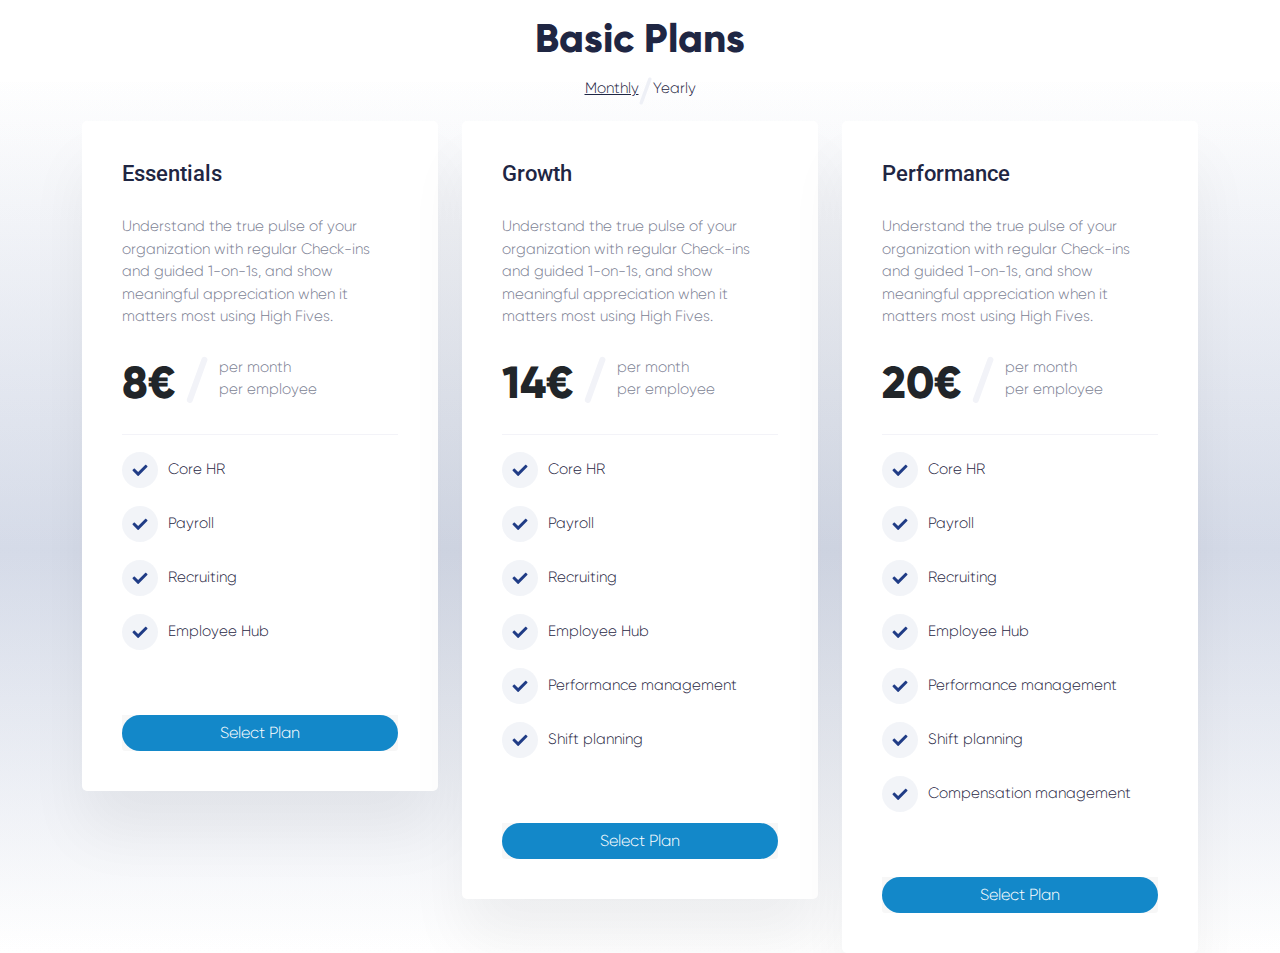
==== commit b5a6439d: "Revert "changes checked in"" ====
--- a/index.html
+++ b/index.html
@@ -1,633 +1 @@
-<!DOCTYPE html>
-<html>
-  <head>
-    <meta name="viewport" content="width=device-width" />
-    <meta charset="utf-8" />
-    <title>Flair</title>
-    <meta name="description" content="Generated by create next app" />
-    <link rel="icon" href="/favicon.ico" />
-    <meta name="next-head-count" content="5" />
-    <link
-      rel="preload"
-      href="/flair-test/_next/static/css/9e718ea82cdc2070e95a.css"
-      as="style"
-    />
-    <link
-      rel="stylesheet"
-      href="/flair-test/_next/static/css/9e718ea82cdc2070e95a.css"
-      data-n-g=""
-    />
-    <link
-      rel="preload"
-      href="/flair-test/_next/static/css/18ce3a4832ab6f938718.css"
-      as="style"
-    />
-    <link
-      rel="stylesheet"
-      href="/flair-test/_next/static/css/18ce3a4832ab6f938718.css"
-      data-n-p=""
-    />
-    <noscript data-n-css=""></noscript>
-    <script
-      defer=""
-      nomodule=""
-      src="/flair-test/_next/static/chunks/polyfills-a40ef1678bae11e696dba45124eadd70.js"
-    ></script>
-    <script
-      src="/flair-test/_next/static/chunks/webpack-0e3c274fd8419109d37b.js"
-      defer=""
-    ></script>
-    <script
-      src="/flair-test/_next/static/chunks/framework-4804560f812d22e75c71.js"
-      defer=""
-    ></script>
-    <script
-      src="/flair-test/_next/static/chunks/main-c4f2541b93e4ae8b71f8.js"
-      defer=""
-    ></script>
-    <script
-      src="/flair-test/_next/static/chunks/pages/_app-c224e5a498f264552bff.js"
-      defer=""
-    ></script>
-    <script
-      src="/flair-test/_next/static/chunks/136-716f257ca1caba5276ce.js"
-      defer=""
-    ></script>
-    <script
-      src="/flair-test/_next/static/chunks/pages/index-1fac6fa8976ff50b60a9.js"
-      defer=""
-    ></script>
-    <script
-      src="/flair-test/_next/static/CNPKxB_tiL4Ih-OmD5Eiw/_buildManifest.js"
-      defer=""
-    ></script>
-    <script
-      src="/flair-test/_next/static/CNPKxB_tiL4Ih-OmD5Eiw/_ssgManifest.js"
-      defer=""
-    ></script>
-  </head>
-  <body>
-    <div id="__next">
-      <div>
-        <div class="container">
-          <h1 class="heading-1 mb-0 p-3">Basic Plans</h1>
-          <div class="BasicPlans_pricingSwitch__pnDbq pb-3">
-            <span class="BasicPlans_activePricing__386vz">Monthly</span
-            ><svg width="14" height="28" viewBox="0 0 14 28">
-              <rect
-                x="9.75"
-                width="3.52006"
-                height="28.5055"
-                rx="1.76003"
-                transform="rotate(20 9.75 0)"
-                fill="#EEF0F6"
-              ></rect></svg
-            ><span>Yearly</span>
-          </div>
-          <div class="row">
-            <div class="col-sm-12 col-md-4">
-              <div class="BasicPlans_card__2UOoc card">
-                <h5 class="BasicPlans_cardTitle__PqYlF card-title">
-                  Essentials
-                </h5>
-                <p
-                  class="
-                    BasicPlans_cardText__2gguS
-                    BasicPlans_mv28__1ExeI
-                    card-text
-                  "
-                >
-                  Understand the true pulse of your organization with regular
-                  Check-ins and guided 1-on-1s, and show meaningful appreciation
-                  when it matters most using High Fives.
-                </p>
-                <div class="p-0 d-flex card-body">
-                  <h1 class="BasicPlans_price__lyvud">8<!-- -->€</h1>
-                  <svg
-                    class="BasicPlans_mh10__1cv4S"
-                    width="23"
-                    height="48"
-                    viewBox="0 0 23 48"
-                  >
-                    <rect
-                      x="16.6172"
-                      width="6"
-                      height="48.5881"
-                      rx="3"
-                      transform="rotate(20 16.6172 0)"
-                      fill="#F2F3F8"
-                    ></rect>
-                  </svg>
-                  <div>
-                    <p class="BasicPlans_cardText__2gguS m-0 card-text">
-                      per month
-                    </p>
-                    <p class="BasicPlans_cardText__2gguS card-text">
-                      per employee
-                    </p>
-                  </div>
-                </div>
-                <hr class="hr" />
-                <div class="p-0 card-body">
-                  <ul class="m-0 p-0 list-style-none">
-                    <li class="mb-3 list-item">
-                      <svg
-                        xmlns="http://www.w3.org/2000/svg"
-                        width="36"
-                        height="38"
-                        viewBox="0 0 36 38"
-                      >
-                        <g id="Icon">
-                          <path
-                            id="Oval"
-                            opacity="0.06"
-                            d="M18 37.0172C27.9411 37.0172 36 28.9438 36 18.9848C36 9.02586 27.9411 0.952515 18 0.952515C8.05887 0.952515 0 9.02586 0 18.9848C0 28.9438 8.05887 37.0172 18 37.0172Z"
-                            fill="#203C86"
-                          ></path>
-                          <path
-                            id="Icon_2"
-                            d="M15.5977 24.7314L10.7051 19.8594C10.5684 19.7225 10.5 19.5464 10.5 19.3311C10.5 19.1159 10.5684 18.9398 10.7051 18.8028L11.7891 17.7462C11.9258 17.5897 12.0967 17.5115 12.3018 17.5115C12.5068 17.5115 12.6875 17.5897 12.8438 17.7462L16.125 21.0334L23.1562 13.9895C23.3125 13.833 23.4932 13.7547 23.6982 13.7547C23.9033 13.7547 24.0742 13.833 24.2109 13.9895L25.2949 15.0461C25.4316 15.183 25.5 15.3591 25.5 15.5744C25.5 15.7896 25.4316 15.9657 25.2949 16.1027L16.6523 24.7314C16.5156 24.888 16.3398 24.9662 16.125 24.9662C15.9102 24.9662 15.7344 24.888 15.5977 24.7314Z"
-                            fill="#203C86"
-                          ></path>
-                        </g></svg
-                      ><span class="ml-10px">Core HR</span>
-                    </li>
-                    <li class="mb-3 list-item">
-                      <svg
-                        xmlns="http://www.w3.org/2000/svg"
-                        width="36"
-                        height="38"
-                        viewBox="0 0 36 38"
-                      >
-                        <g id="Icon">
-                          <path
-                            id="Oval"
-                            opacity="0.06"
-                            d="M18 37.0172C27.9411 37.0172 36 28.9438 36 18.9848C36 9.02586 27.9411 0.952515 18 0.952515C8.05887 0.952515 0 9.02586 0 18.9848C0 28.9438 8.05887 37.0172 18 37.0172Z"
-                            fill="#203C86"
-                          ></path>
-                          <path
-                            id="Icon_2"
-                            d="M15.5977 24.7314L10.7051 19.8594C10.5684 19.7225 10.5 19.5464 10.5 19.3311C10.5 19.1159 10.5684 18.9398 10.7051 18.8028L11.7891 17.7462C11.9258 17.5897 12.0967 17.5115 12.3018 17.5115C12.5068 17.5115 12.6875 17.5897 12.8438 17.7462L16.125 21.0334L23.1562 13.9895C23.3125 13.833 23.4932 13.7547 23.6982 13.7547C23.9033 13.7547 24.0742 13.833 24.2109 13.9895L25.2949 15.0461C25.4316 15.183 25.5 15.3591 25.5 15.5744C25.5 15.7896 25.4316 15.9657 25.2949 16.1027L16.6523 24.7314C16.5156 24.888 16.3398 24.9662 16.125 24.9662C15.9102 24.9662 15.7344 24.888 15.5977 24.7314Z"
-                            fill="#203C86"
-                          ></path>
-                        </g></svg
-                      ><span class="ml-10px">Payroll</span>
-                    </li>
-                    <li class="mb-3 list-item">
-                      <svg
-                        xmlns="http://www.w3.org/2000/svg"
-                        width="36"
-                        height="38"
-                        viewBox="0 0 36 38"
-                      >
-                        <g id="Icon">
-                          <path
-                            id="Oval"
-                            opacity="0.06"
-                            d="M18 37.0172C27.9411 37.0172 36 28.9438 36 18.9848C36 9.02586 27.9411 0.952515 18 0.952515C8.05887 0.952515 0 9.02586 0 18.9848C0 28.9438 8.05887 37.0172 18 37.0172Z"
-                            fill="#203C86"
-                          ></path>
-                          <path
-                            id="Icon_2"
-                            d="M15.5977 24.7314L10.7051 19.8594C10.5684 19.7225 10.5 19.5464 10.5 19.3311C10.5 19.1159 10.5684 18.9398 10.7051 18.8028L11.7891 17.7462C11.9258 17.5897 12.0967 17.5115 12.3018 17.5115C12.5068 17.5115 12.6875 17.5897 12.8438 17.7462L16.125 21.0334L23.1562 13.9895C23.3125 13.833 23.4932 13.7547 23.6982 13.7547C23.9033 13.7547 24.0742 13.833 24.2109 13.9895L25.2949 15.0461C25.4316 15.183 25.5 15.3591 25.5 15.5744C25.5 15.7896 25.4316 15.9657 25.2949 16.1027L16.6523 24.7314C16.5156 24.888 16.3398 24.9662 16.125 24.9662C15.9102 24.9662 15.7344 24.888 15.5977 24.7314Z"
-                            fill="#203C86"
-                          ></path>
-                        </g></svg
-                      ><span class="ml-10px">Recruiting</span>
-                    </li>
-                    <li class="mb-3 list-item">
-                      <svg
-                        xmlns="http://www.w3.org/2000/svg"
-                        width="36"
-                        height="38"
-                        viewBox="0 0 36 38"
-                      >
-                        <g id="Icon">
-                          <path
-                            id="Oval"
-                            opacity="0.06"
-                            d="M18 37.0172C27.9411 37.0172 36 28.9438 36 18.9848C36 9.02586 27.9411 0.952515 18 0.952515C8.05887 0.952515 0 9.02586 0 18.9848C0 28.9438 8.05887 37.0172 18 37.0172Z"
-                            fill="#203C86"
-                          ></path>
-                          <path
-                            id="Icon_2"
-                            d="M15.5977 24.7314L10.7051 19.8594C10.5684 19.7225 10.5 19.5464 10.5 19.3311C10.5 19.1159 10.5684 18.9398 10.7051 18.8028L11.7891 17.7462C11.9258 17.5897 12.0967 17.5115 12.3018 17.5115C12.5068 17.5115 12.6875 17.5897 12.8438 17.7462L16.125 21.0334L23.1562 13.9895C23.3125 13.833 23.4932 13.7547 23.6982 13.7547C23.9033 13.7547 24.0742 13.833 24.2109 13.9895L25.2949 15.0461C25.4316 15.183 25.5 15.3591 25.5 15.5744C25.5 15.7896 25.4316 15.9657 25.2949 16.1027L16.6523 24.7314C16.5156 24.888 16.3398 24.9662 16.125 24.9662C15.9102 24.9662 15.7344 24.888 15.5977 24.7314Z"
-                            fill="#203C86"
-                          ></path>
-                        </g></svg
-                      ><span class="ml-10px">Employee Hub</span>
-                    </li>
-                  </ul>
-                </div>
-                <div class="p-0 border-0 mt-5 card-footer">
-                  <button class="w-100 btn btn-secondary">Select Plan</button>
-                </div>
-              </div>
-            </div>
-            <div class="col-sm-12 col-md-4">
-              <div class="BasicPlans_card__2UOoc card">
-                <h5 class="BasicPlans_cardTitle__PqYlF card-title">Growth</h5>
-                <p
-                  class="
-                    BasicPlans_cardText__2gguS
-                    BasicPlans_mv28__1ExeI
-                    card-text
-                  "
-                >
-                  Understand the true pulse of your organization with regular
-                  Check-ins and guided 1-on-1s, and show meaningful appreciation
-                  when it matters most using High Fives.
-                </p>
-                <div class="p-0 d-flex card-body">
-                  <h1 class="BasicPlans_price__lyvud">14<!-- -->€</h1>
-                  <svg
-                    class="BasicPlans_mh10__1cv4S"
-                    width="23"
-                    height="48"
-                    viewBox="0 0 23 48"
-                  >
-                    <rect
-                      x="16.6172"
-                      width="6"
-                      height="48.5881"
-                      rx="3"
-                      transform="rotate(20 16.6172 0)"
-                      fill="#F2F3F8"
-                    ></rect>
-                  </svg>
-                  <div>
-                    <p class="BasicPlans_cardText__2gguS m-0 card-text">
-                      per month
-                    </p>
-                    <p class="BasicPlans_cardText__2gguS card-text">
-                      per employee
-                    </p>
-                  </div>
-                </div>
-                <hr class="hr" />
-                <div class="p-0 card-body">
-                  <ul class="m-0 p-0 list-style-none">
-                    <li class="mb-3 list-item">
-                      <svg
-                        xmlns="http://www.w3.org/2000/svg"
-                        width="36"
-                        height="38"
-                        viewBox="0 0 36 38"
-                      >
-                        <g id="Icon">
-                          <path
-                            id="Oval"
-                            opacity="0.06"
-                            d="M18 37.0172C27.9411 37.0172 36 28.9438 36 18.9848C36 9.02586 27.9411 0.952515 18 0.952515C8.05887 0.952515 0 9.02586 0 18.9848C0 28.9438 8.05887 37.0172 18 37.0172Z"
-                            fill="#203C86"
-                          ></path>
-                          <path
-                            id="Icon_2"
-                            d="M15.5977 24.7314L10.7051 19.8594C10.5684 19.7225 10.5 19.5464 10.5 19.3311C10.5 19.1159 10.5684 18.9398 10.7051 18.8028L11.7891 17.7462C11.9258 17.5897 12.0967 17.5115 12.3018 17.5115C12.5068 17.5115 12.6875 17.5897 12.8438 17.7462L16.125 21.0334L23.1562 13.9895C23.3125 13.833 23.4932 13.7547 23.6982 13.7547C23.9033 13.7547 24.0742 13.833 24.2109 13.9895L25.2949 15.0461C25.4316 15.183 25.5 15.3591 25.5 15.5744C25.5 15.7896 25.4316 15.9657 25.2949 16.1027L16.6523 24.7314C16.5156 24.888 16.3398 24.9662 16.125 24.9662C15.9102 24.9662 15.7344 24.888 15.5977 24.7314Z"
-                            fill="#203C86"
-                          ></path>
-                        </g></svg
-                      ><span class="ml-10px">Core HR</span>
-                    </li>
-                    <li class="mb-3 list-item">
-                      <svg
-                        xmlns="http://www.w3.org/2000/svg"
-                        width="36"
-                        height="38"
-                        viewBox="0 0 36 38"
-                      >
-                        <g id="Icon">
-                          <path
-                            id="Oval"
-                            opacity="0.06"
-                            d="M18 37.0172C27.9411 37.0172 36 28.9438 36 18.9848C36 9.02586 27.9411 0.952515 18 0.952515C8.05887 0.952515 0 9.02586 0 18.9848C0 28.9438 8.05887 37.0172 18 37.0172Z"
-                            fill="#203C86"
-                          ></path>
-                          <path
-                            id="Icon_2"
-                            d="M15.5977 24.7314L10.7051 19.8594C10.5684 19.7225 10.5 19.5464 10.5 19.3311C10.5 19.1159 10.5684 18.9398 10.7051 18.8028L11.7891 17.7462C11.9258 17.5897 12.0967 17.5115 12.3018 17.5115C12.5068 17.5115 12.6875 17.5897 12.8438 17.7462L16.125 21.0334L23.1562 13.9895C23.3125 13.833 23.4932 13.7547 23.6982 13.7547C23.9033 13.7547 24.0742 13.833 24.2109 13.9895L25.2949 15.0461C25.4316 15.183 25.5 15.3591 25.5 15.5744C25.5 15.7896 25.4316 15.9657 25.2949 16.1027L16.6523 24.7314C16.5156 24.888 16.3398 24.9662 16.125 24.9662C15.9102 24.9662 15.7344 24.888 15.5977 24.7314Z"
-                            fill="#203C86"
-                          ></path>
-                        </g></svg
-                      ><span class="ml-10px">Payroll</span>
-                    </li>
-                    <li class="mb-3 list-item">
-                      <svg
-                        xmlns="http://www.w3.org/2000/svg"
-                        width="36"
-                        height="38"
-                        viewBox="0 0 36 38"
-                      >
-                        <g id="Icon">
-                          <path
-                            id="Oval"
-                            opacity="0.06"
-                            d="M18 37.0172C27.9411 37.0172 36 28.9438 36 18.9848C36 9.02586 27.9411 0.952515 18 0.952515C8.05887 0.952515 0 9.02586 0 18.9848C0 28.9438 8.05887 37.0172 18 37.0172Z"
-                            fill="#203C86"
-                          ></path>
-                          <path
-                            id="Icon_2"
-                            d="M15.5977 24.7314L10.7051 19.8594C10.5684 19.7225 10.5 19.5464 10.5 19.3311C10.5 19.1159 10.5684 18.9398 10.7051 18.8028L11.7891 17.7462C11.9258 17.5897 12.0967 17.5115 12.3018 17.5115C12.5068 17.5115 12.6875 17.5897 12.8438 17.7462L16.125 21.0334L23.1562 13.9895C23.3125 13.833 23.4932 13.7547 23.6982 13.7547C23.9033 13.7547 24.0742 13.833 24.2109 13.9895L25.2949 15.0461C25.4316 15.183 25.5 15.3591 25.5 15.5744C25.5 15.7896 25.4316 15.9657 25.2949 16.1027L16.6523 24.7314C16.5156 24.888 16.3398 24.9662 16.125 24.9662C15.9102 24.9662 15.7344 24.888 15.5977 24.7314Z"
-                            fill="#203C86"
-                          ></path>
-                        </g></svg
-                      ><span class="ml-10px">Recruiting</span>
-                    </li>
-                    <li class="mb-3 list-item">
-                      <svg
-                        xmlns="http://www.w3.org/2000/svg"
-                        width="36"
-                        height="38"
-                        viewBox="0 0 36 38"
-                      >
-                        <g id="Icon">
-                          <path
-                            id="Oval"
-                            opacity="0.06"
-                            d="M18 37.0172C27.9411 37.0172 36 28.9438 36 18.9848C36 9.02586 27.9411 0.952515 18 0.952515C8.05887 0.952515 0 9.02586 0 18.9848C0 28.9438 8.05887 37.0172 18 37.0172Z"
-                            fill="#203C86"
-                          ></path>
-                          <path
-                            id="Icon_2"
-                            d="M15.5977 24.7314L10.7051 19.8594C10.5684 19.7225 10.5 19.5464 10.5 19.3311C10.5 19.1159 10.5684 18.9398 10.7051 18.8028L11.7891 17.7462C11.9258 17.5897 12.0967 17.5115 12.3018 17.5115C12.5068 17.5115 12.6875 17.5897 12.8438 17.7462L16.125 21.0334L23.1562 13.9895C23.3125 13.833 23.4932 13.7547 23.6982 13.7547C23.9033 13.7547 24.0742 13.833 24.2109 13.9895L25.2949 15.0461C25.4316 15.183 25.5 15.3591 25.5 15.5744C25.5 15.7896 25.4316 15.9657 25.2949 16.1027L16.6523 24.7314C16.5156 24.888 16.3398 24.9662 16.125 24.9662C15.9102 24.9662 15.7344 24.888 15.5977 24.7314Z"
-                            fill="#203C86"
-                          ></path>
-                        </g></svg
-                      ><span class="ml-10px">Employee Hub</span>
-                    </li>
-                    <li class="mb-3 list-item">
-                      <svg
-                        xmlns="http://www.w3.org/2000/svg"
-                        width="36"
-                        height="38"
-                        viewBox="0 0 36 38"
-                      >
-                        <g id="Icon">
-                          <path
-                            id="Oval"
-                            opacity="0.06"
-                            d="M18 37.0172C27.9411 37.0172 36 28.9438 36 18.9848C36 9.02586 27.9411 0.952515 18 0.952515C8.05887 0.952515 0 9.02586 0 18.9848C0 28.9438 8.05887 37.0172 18 37.0172Z"
-                            fill="#203C86"
-                          ></path>
-                          <path
-                            id="Icon_2"
-                            d="M15.5977 24.7314L10.7051 19.8594C10.5684 19.7225 10.5 19.5464 10.5 19.3311C10.5 19.1159 10.5684 18.9398 10.7051 18.8028L11.7891 17.7462C11.9258 17.5897 12.0967 17.5115 12.3018 17.5115C12.5068 17.5115 12.6875 17.5897 12.8438 17.7462L16.125 21.0334L23.1562 13.9895C23.3125 13.833 23.4932 13.7547 23.6982 13.7547C23.9033 13.7547 24.0742 13.833 24.2109 13.9895L25.2949 15.0461C25.4316 15.183 25.5 15.3591 25.5 15.5744C25.5 15.7896 25.4316 15.9657 25.2949 16.1027L16.6523 24.7314C16.5156 24.888 16.3398 24.9662 16.125 24.9662C15.9102 24.9662 15.7344 24.888 15.5977 24.7314Z"
-                            fill="#203C86"
-                          ></path>
-                        </g></svg
-                      ><span class="ml-10px">Performance management</span>
-                    </li>
-                    <li class="mb-3 list-item">
-                      <svg
-                        xmlns="http://www.w3.org/2000/svg"
-                        width="36"
-                        height="38"
-                        viewBox="0 0 36 38"
-                      >
-                        <g id="Icon">
-                          <path
-                            id="Oval"
-                            opacity="0.06"
-                            d="M18 37.0172C27.9411 37.0172 36 28.9438 36 18.9848C36 9.02586 27.9411 0.952515 18 0.952515C8.05887 0.952515 0 9.02586 0 18.9848C0 28.9438 8.05887 37.0172 18 37.0172Z"
-                            fill="#203C86"
-                          ></path>
-                          <path
-                            id="Icon_2"
-                            d="M15.5977 24.7314L10.7051 19.8594C10.5684 19.7225 10.5 19.5464 10.5 19.3311C10.5 19.1159 10.5684 18.9398 10.7051 18.8028L11.7891 17.7462C11.9258 17.5897 12.0967 17.5115 12.3018 17.5115C12.5068 17.5115 12.6875 17.5897 12.8438 17.7462L16.125 21.0334L23.1562 13.9895C23.3125 13.833 23.4932 13.7547 23.6982 13.7547C23.9033 13.7547 24.0742 13.833 24.2109 13.9895L25.2949 15.0461C25.4316 15.183 25.5 15.3591 25.5 15.5744C25.5 15.7896 25.4316 15.9657 25.2949 16.1027L16.6523 24.7314C16.5156 24.888 16.3398 24.9662 16.125 24.9662C15.9102 24.9662 15.7344 24.888 15.5977 24.7314Z"
-                            fill="#203C86"
-                          ></path>
-                        </g></svg
-                      ><span class="ml-10px">Shift planning</span>
-                    </li>
-                  </ul>
-                </div>
-                <div class="p-0 border-0 mt-5 card-footer">
-                  <button class="w-100 btn btn-secondary">Select Plan</button>
-                </div>
-              </div>
-            </div>
-            <div class="col-sm-12 col-md-4">
-              <div class="BasicPlans_card__2UOoc card">
-                <h5 class="BasicPlans_cardTitle__PqYlF card-title">
-                  Performance
-                </h5>
-                <p
-                  class="
-                    BasicPlans_cardText__2gguS
-                    BasicPlans_mv28__1ExeI
-                    card-text
-                  "
-                >
-                  Understand the true pulse of your organization with regular
-                  Check-ins and guided 1-on-1s, and show meaningful appreciation
-                  when it matters most using High Fives.
-                </p>
-                <div class="p-0 d-flex card-body">
-                  <h1 class="BasicPlans_price__lyvud">20<!-- -->€</h1>
-                  <svg
-                    class="BasicPlans_mh10__1cv4S"
-                    width="23"
-                    height="48"
-                    viewBox="0 0 23 48"
-                  >
-                    <rect
-                      x="16.6172"
-                      width="6"
-                      height="48.5881"
-                      rx="3"
-                      transform="rotate(20 16.6172 0)"
-                      fill="#F2F3F8"
-                    ></rect>
-                  </svg>
-                  <div>
-                    <p class="BasicPlans_cardText__2gguS m-0 card-text">
-                      per month
-                    </p>
-                    <p class="BasicPlans_cardText__2gguS card-text">
-                      per employee
-                    </p>
-                  </div>
-                </div>
-                <hr class="hr" />
-                <div class="p-0 card-body">
-                  <ul class="m-0 p-0 list-style-none">
-                    <li class="mb-3 list-item">
-                      <svg
-                        xmlns="http://www.w3.org/2000/svg"
-                        width="36"
-                        height="38"
-                        viewBox="0 0 36 38"
-                      >
-                        <g id="Icon">
-                          <path
-                            id="Oval"
-                            opacity="0.06"
-                            d="M18 37.0172C27.9411 37.0172 36 28.9438 36 18.9848C36 9.02586 27.9411 0.952515 18 0.952515C8.05887 0.952515 0 9.02586 0 18.9848C0 28.9438 8.05887 37.0172 18 37.0172Z"
-                            fill="#203C86"
-                          ></path>
-                          <path
-                            id="Icon_2"
-                            d="M15.5977 24.7314L10.7051 19.8594C10.5684 19.7225 10.5 19.5464 10.5 19.3311C10.5 19.1159 10.5684 18.9398 10.7051 18.8028L11.7891 17.7462C11.9258 17.5897 12.0967 17.5115 12.3018 17.5115C12.5068 17.5115 12.6875 17.5897 12.8438 17.7462L16.125 21.0334L23.1562 13.9895C23.3125 13.833 23.4932 13.7547 23.6982 13.7547C23.9033 13.7547 24.0742 13.833 24.2109 13.9895L25.2949 15.0461C25.4316 15.183 25.5 15.3591 25.5 15.5744C25.5 15.7896 25.4316 15.9657 25.2949 16.1027L16.6523 24.7314C16.5156 24.888 16.3398 24.9662 16.125 24.9662C15.9102 24.9662 15.7344 24.888 15.5977 24.7314Z"
-                            fill="#203C86"
-                          ></path>
-                        </g></svg
-                      ><span class="ml-10px">Core HR</span>
-                    </li>
-                    <li class="mb-3 list-item">
-                      <svg
-                        xmlns="http://www.w3.org/2000/svg"
-                        width="36"
-                        height="38"
-                        viewBox="0 0 36 38"
-                      >
-                        <g id="Icon">
-                          <path
-                            id="Oval"
-                            opacity="0.06"
-                            d="M18 37.0172C27.9411 37.0172 36 28.9438 36 18.9848C36 9.02586 27.9411 0.952515 18 0.952515C8.05887 0.952515 0 9.02586 0 18.9848C0 28.9438 8.05887 37.0172 18 37.0172Z"
-                            fill="#203C86"
-                          ></path>
-                          <path
-                            id="Icon_2"
-                            d="M15.5977 24.7314L10.7051 19.8594C10.5684 19.7225 10.5 19.5464 10.5 19.3311C10.5 19.1159 10.5684 18.9398 10.7051 18.8028L11.7891 17.7462C11.9258 17.5897 12.0967 17.5115 12.3018 17.5115C12.5068 17.5115 12.6875 17.5897 12.8438 17.7462L16.125 21.0334L23.1562 13.9895C23.3125 13.833 23.4932 13.7547 23.6982 13.7547C23.9033 13.7547 24.0742 13.833 24.2109 13.9895L25.2949 15.0461C25.4316 15.183 25.5 15.3591 25.5 15.5744C25.5 15.7896 25.4316 15.9657 25.2949 16.1027L16.6523 24.7314C16.5156 24.888 16.3398 24.9662 16.125 24.9662C15.9102 24.9662 15.7344 24.888 15.5977 24.7314Z"
-                            fill="#203C86"
-                          ></path>
-                        </g></svg
-                      ><span class="ml-10px">Payroll</span>
-                    </li>
-                    <li class="mb-3 list-item">
-                      <svg
-                        xmlns="http://www.w3.org/2000/svg"
-                        width="36"
-                        height="38"
-                        viewBox="0 0 36 38"
-                      >
-                        <g id="Icon">
-                          <path
-                            id="Oval"
-                            opacity="0.06"
-                            d="M18 37.0172C27.9411 37.0172 36 28.9438 36 18.9848C36 9.02586 27.9411 0.952515 18 0.952515C8.05887 0.952515 0 9.02586 0 18.9848C0 28.9438 8.05887 37.0172 18 37.0172Z"
-                            fill="#203C86"
-                          ></path>
-                          <path
-                            id="Icon_2"
-                            d="M15.5977 24.7314L10.7051 19.8594C10.5684 19.7225 10.5 19.5464 10.5 19.3311C10.5 19.1159 10.5684 18.9398 10.7051 18.8028L11.7891 17.7462C11.9258 17.5897 12.0967 17.5115 12.3018 17.5115C12.5068 17.5115 12.6875 17.5897 12.8438 17.7462L16.125 21.0334L23.1562 13.9895C23.3125 13.833 23.4932 13.7547 23.6982 13.7547C23.9033 13.7547 24.0742 13.833 24.2109 13.9895L25.2949 15.0461C25.4316 15.183 25.5 15.3591 25.5 15.5744C25.5 15.7896 25.4316 15.9657 25.2949 16.1027L16.6523 24.7314C16.5156 24.888 16.3398 24.9662 16.125 24.9662C15.9102 24.9662 15.7344 24.888 15.5977 24.7314Z"
-                            fill="#203C86"
-                          ></path>
-                        </g></svg
-                      ><span class="ml-10px">Recruiting</span>
-                    </li>
-                    <li class="mb-3 list-item">
-                      <svg
-                        xmlns="http://www.w3.org/2000/svg"
-                        width="36"
-                        height="38"
-                        viewBox="0 0 36 38"
-                      >
-                        <g id="Icon">
-                          <path
-                            id="Oval"
-                            opacity="0.06"
-                            d="M18 37.0172C27.9411 37.0172 36 28.9438 36 18.9848C36 9.02586 27.9411 0.952515 18 0.952515C8.05887 0.952515 0 9.02586 0 18.9848C0 28.9438 8.05887 37.0172 18 37.0172Z"
-                            fill="#203C86"
-                          ></path>
-                          <path
-                            id="Icon_2"
-                            d="M15.5977 24.7314L10.7051 19.8594C10.5684 19.7225 10.5 19.5464 10.5 19.3311C10.5 19.1159 10.5684 18.9398 10.7051 18.8028L11.7891 17.7462C11.9258 17.5897 12.0967 17.5115 12.3018 17.5115C12.5068 17.5115 12.6875 17.5897 12.8438 17.7462L16.125 21.0334L23.1562 13.9895C23.3125 13.833 23.4932 13.7547 23.6982 13.7547C23.9033 13.7547 24.0742 13.833 24.2109 13.9895L25.2949 15.0461C25.4316 15.183 25.5 15.3591 25.5 15.5744C25.5 15.7896 25.4316 15.9657 25.2949 16.1027L16.6523 24.7314C16.5156 24.888 16.3398 24.9662 16.125 24.9662C15.9102 24.9662 15.7344 24.888 15.5977 24.7314Z"
-                            fill="#203C86"
-                          ></path>
-                        </g></svg
-                      ><span class="ml-10px">Employee Hub</span>
-                    </li>
-                    <li class="mb-3 list-item">
-                      <svg
-                        xmlns="http://www.w3.org/2000/svg"
-                        width="36"
-                        height="38"
-                        viewBox="0 0 36 38"
-                      >
-                        <g id="Icon">
-                          <path
-                            id="Oval"
-                            opacity="0.06"
-                            d="M18 37.0172C27.9411 37.0172 36 28.9438 36 18.9848C36 9.02586 27.9411 0.952515 18 0.952515C8.05887 0.952515 0 9.02586 0 18.9848C0 28.9438 8.05887 37.0172 18 37.0172Z"
-                            fill="#203C86"
-                          ></path>
-                          <path
-                            id="Icon_2"
-                            d="M15.5977 24.7314L10.7051 19.8594C10.5684 19.7225 10.5 19.5464 10.5 19.3311C10.5 19.1159 10.5684 18.9398 10.7051 18.8028L11.7891 17.7462C11.9258 17.5897 12.0967 17.5115 12.3018 17.5115C12.5068 17.5115 12.6875 17.5897 12.8438 17.7462L16.125 21.0334L23.1562 13.9895C23.3125 13.833 23.4932 13.7547 23.6982 13.7547C23.9033 13.7547 24.0742 13.833 24.2109 13.9895L25.2949 15.0461C25.4316 15.183 25.5 15.3591 25.5 15.5744C25.5 15.7896 25.4316 15.9657 25.2949 16.1027L16.6523 24.7314C16.5156 24.888 16.3398 24.9662 16.125 24.9662C15.9102 24.9662 15.7344 24.888 15.5977 24.7314Z"
-                            fill="#203C86"
-                          ></path>
-                        </g></svg
-                      ><span class="ml-10px">Performance management</span>
-                    </li>
-                    <li class="mb-3 list-item">
-                      <svg
-                        xmlns="http://www.w3.org/2000/svg"
-                        width="36"
-                        height="38"
-                        viewBox="0 0 36 38"
-                      >
-                        <g id="Icon">
-                          <path
-                            id="Oval"
-                            opacity="0.06"
-                            d="M18 37.0172C27.9411 37.0172 36 28.9438 36 18.9848C36 9.02586 27.9411 0.952515 18 0.952515C8.05887 0.952515 0 9.02586 0 18.9848C0 28.9438 8.05887 37.0172 18 37.0172Z"
-                            fill="#203C86"
-                          ></path>
-                          <path
-                            id="Icon_2"
-                            d="M15.5977 24.7314L10.7051 19.8594C10.5684 19.7225 10.5 19.5464 10.5 19.3311C10.5 19.1159 10.5684 18.9398 10.7051 18.8028L11.7891 17.7462C11.9258 17.5897 12.0967 17.5115 12.3018 17.5115C12.5068 17.5115 12.6875 17.5897 12.8438 17.7462L16.125 21.0334L23.1562 13.9895C23.3125 13.833 23.4932 13.7547 23.6982 13.7547C23.9033 13.7547 24.0742 13.833 24.2109 13.9895L25.2949 15.0461C25.4316 15.183 25.5 15.3591 25.5 15.5744C25.5 15.7896 25.4316 15.9657 25.2949 16.1027L16.6523 24.7314C16.5156 24.888 16.3398 24.9662 16.125 24.9662C15.9102 24.9662 15.7344 24.888 15.5977 24.7314Z"
-                            fill="#203C86"
-                          ></path>
-                        </g></svg
-                      ><span class="ml-10px">Shift planning</span>
-                    </li>
-                    <li class="mb-3 list-item">
-                      <svg
-                        xmlns="http://www.w3.org/2000/svg"
-                        width="36"
-                        height="38"
-                        viewBox="0 0 36 38"
-                      >
-                        <g id="Icon">
-                          <path
-                            id="Oval"
-                            opacity="0.06"
-                            d="M18 37.0172C27.9411 37.0172 36 28.9438 36 18.9848C36 9.02586 27.9411 0.952515 18 0.952515C8.05887 0.952515 0 9.02586 0 18.9848C0 28.9438 8.05887 37.0172 18 37.0172Z"
-                            fill="#203C86"
-                          ></path>
-                          <path
-                            id="Icon_2"
-                            d="M15.5977 24.7314L10.7051 19.8594C10.5684 19.7225 10.5 19.5464 10.5 19.3311C10.5 19.1159 10.5684 18.9398 10.7051 18.8028L11.7891 17.7462C11.9258 17.5897 12.0967 17.5115 12.3018 17.5115C12.5068 17.5115 12.6875 17.5897 12.8438 17.7462L16.125 21.0334L23.1562 13.9895C23.3125 13.833 23.4932 13.7547 23.6982 13.7547C23.9033 13.7547 24.0742 13.833 24.2109 13.9895L25.2949 15.0461C25.4316 15.183 25.5 15.3591 25.5 15.5744C25.5 15.7896 25.4316 15.9657 25.2949 16.1027L16.6523 24.7314C16.5156 24.888 16.3398 24.9662 16.125 24.9662C15.9102 24.9662 15.7344 24.888 15.5977 24.7314Z"
-                            fill="#203C86"
-                          ></path>
-                        </g></svg
-                      ><span class="ml-10px">Compensation management</span>
-                    </li>
-                  </ul>
-                </div>
-                <div class="p-0 border-0 mt-5 card-footer">
-                  <button class="w-100 btn btn-secondary">Select Plan</button>
-                </div>
-              </div>
-            </div>
-          </div>
-        </div>
-      </div>
-    </div>
-    <script id="__NEXT_DATA__" type="application/json">
-      {
-        "props": { "pageProps": {} },
-        "page": "/",
-        "query": {},
-        "buildId": "CNPKxB_tiL4Ih-OmD5Eiw",
-        "nextExport": true,
-        "autoExport": true,
-        "isFallback": false,
-        "scriptLoader": []
-      }
-    </script>
-  </body>
-</html>
+<!DOCTYPE html><html><head><meta name="viewport" content="width=device-width"/><meta charSet="utf-8"/><title>Flair</title><meta name="description" content="Generated by create next app"/><link rel="icon" href="/favicon.ico"/><meta name="next-head-count" content="5"/><link rel="preload" href="/_next/static/css/9e718ea82cdc2070e95a.css" as="style"/><link rel="stylesheet" href="/_next/static/css/9e718ea82cdc2070e95a.css" data-n-g=""/><link rel="preload" href="/_next/static/css/18ce3a4832ab6f938718.css" as="style"/><link rel="stylesheet" href="/_next/static/css/18ce3a4832ab6f938718.css" data-n-p=""/><noscript data-n-css=""></noscript><script defer="" nomodule="" src="/_next/static/chunks/polyfills-a40ef1678bae11e696dba45124eadd70.js"></script><script src="/_next/static/chunks/webpack-0e3c274fd8419109d37b.js" defer=""></script><script src="/_next/static/chunks/framework-4804560f812d22e75c71.js" defer=""></script><script src="/_next/static/chunks/main-c4f2541b93e4ae8b71f8.js" defer=""></script><script src="/_next/static/chunks/pages/_app-c224e5a498f264552bff.js" defer=""></script><script src="/_next/static/chunks/136-716f257ca1caba5276ce.js" defer=""></script><script src="/_next/static/chunks/pages/index-1fac6fa8976ff50b60a9.js" defer=""></script><script src="/_next/static/CNPKxB_tiL4Ih-OmD5Eiw/_buildManifest.js" defer=""></script><script src="/_next/static/CNPKxB_tiL4Ih-OmD5Eiw/_ssgManifest.js" defer=""></script></head><body><div id="__next"><div><div class="container"><h1 class="heading-1 mb-0 p-3">Basic Plans</h1><div class="BasicPlans_pricingSwitch__pnDbq pb-3"><span class="BasicPlans_activePricing__386vz">Monthly</span><svg width="14" height="28" viewBox="0 0 14 28"><rect x="9.75" width="3.52006" height="28.5055" rx="1.76003" transform="rotate(20 9.75 0)" fill="#EEF0F6"></rect></svg><span>Yearly</span></div><div class="row"><div class="col-sm-12 col-md-4"><div class="BasicPlans_card__2UOoc card"><h5 class="BasicPlans_cardTitle__PqYlF card-title">Essentials</h5><p class="BasicPlans_cardText__2gguS BasicPlans_mv28__1ExeI card-text">Understand the true pulse of your organization with regular Check-ins and guided 1-on-1s, and show meaningful appreciation when it matters most using High Fives.</p><div class="p-0 d-flex card-body"><h1 class="BasicPlans_price__lyvud">8<!-- -->€</h1><svg class="BasicPlans_mh10__1cv4S" width="23" height="48" viewBox="0 0 23 48"><rect x="16.6172" width="6" height="48.5881" rx="3" transform="rotate(20 16.6172 0)" fill="#F2F3F8"></rect></svg><div><p class="BasicPlans_cardText__2gguS m-0 card-text">per month</p><p class="BasicPlans_cardText__2gguS card-text">per employee</p></div></div><hr class="hr"/><div class="p-0 card-body"><ul class="m-0 p-0 list-style-none"><li class="mb-3 list-item"><svg xmlns="http://www.w3.org/2000/svg" width="36" height="38" viewBox="0 0 36 38"><g id="Icon"><path id="Oval" opacity="0.06" d="M18 37.0172C27.9411 37.0172 36 28.9438 36 18.9848C36 9.02586 27.9411 0.952515 18 0.952515C8.05887 0.952515 0 9.02586 0 18.9848C0 28.9438 8.05887 37.0172 18 37.0172Z" fill="#203C86"></path><path id="Icon_2" d="M15.5977 24.7314L10.7051 19.8594C10.5684 19.7225 10.5 19.5464 10.5 19.3311C10.5 19.1159 10.5684 18.9398 10.7051 18.8028L11.7891 17.7462C11.9258 17.5897 12.0967 17.5115 12.3018 17.5115C12.5068 17.5115 12.6875 17.5897 12.8438 17.7462L16.125 21.0334L23.1562 13.9895C23.3125 13.833 23.4932 13.7547 23.6982 13.7547C23.9033 13.7547 24.0742 13.833 24.2109 13.9895L25.2949 15.0461C25.4316 15.183 25.5 15.3591 25.5 15.5744C25.5 15.7896 25.4316 15.9657 25.2949 16.1027L16.6523 24.7314C16.5156 24.888 16.3398 24.9662 16.125 24.9662C15.9102 24.9662 15.7344 24.888 15.5977 24.7314Z" fill="#203C86"></path></g></svg><span class="ml-10px">Core HR</span></li><li class="mb-3 list-item"><svg xmlns="http://www.w3.org/2000/svg" width="36" height="38" viewBox="0 0 36 38"><g id="Icon"><path id="Oval" opacity="0.06" d="M18 37.0172C27.9411 37.0172 36 28.9438 36 18.9848C36 9.02586 27.9411 0.952515 18 0.952515C8.05887 0.952515 0 9.02586 0 18.9848C0 28.9438 8.05887 37.0172 18 37.0172Z" fill="#203C86"></path><path id="Icon_2" d="M15.5977 24.7314L10.7051 19.8594C10.5684 19.7225 10.5 19.5464 10.5 19.3311C10.5 19.1159 10.5684 18.9398 10.7051 18.8028L11.7891 17.7462C11.9258 17.5897 12.0967 17.5115 12.3018 17.5115C12.5068 17.5115 12.6875 17.5897 12.8438 17.7462L16.125 21.0334L23.1562 13.9895C23.3125 13.833 23.4932 13.7547 23.6982 13.7547C23.9033 13.7547 24.0742 13.833 24.2109 13.9895L25.2949 15.0461C25.4316 15.183 25.5 15.3591 25.5 15.5744C25.5 15.7896 25.4316 15.9657 25.2949 16.1027L16.6523 24.7314C16.5156 24.888 16.3398 24.9662 16.125 24.9662C15.9102 24.9662 15.7344 24.888 15.5977 24.7314Z" fill="#203C86"></path></g></svg><span class="ml-10px">Payroll</span></li><li class="mb-3 list-item"><svg xmlns="http://www.w3.org/2000/svg" width="36" height="38" viewBox="0 0 36 38"><g id="Icon"><path id="Oval" opacity="0.06" d="M18 37.0172C27.9411 37.0172 36 28.9438 36 18.9848C36 9.02586 27.9411 0.952515 18 0.952515C8.05887 0.952515 0 9.02586 0 18.9848C0 28.9438 8.05887 37.0172 18 37.0172Z" fill="#203C86"></path><path id="Icon_2" d="M15.5977 24.7314L10.7051 19.8594C10.5684 19.7225 10.5 19.5464 10.5 19.3311C10.5 19.1159 10.5684 18.9398 10.7051 18.8028L11.7891 17.7462C11.9258 17.5897 12.0967 17.5115 12.3018 17.5115C12.5068 17.5115 12.6875 17.5897 12.8438 17.7462L16.125 21.0334L23.1562 13.9895C23.3125 13.833 23.4932 13.7547 23.6982 13.7547C23.9033 13.7547 24.0742 13.833 24.2109 13.9895L25.2949 15.0461C25.4316 15.183 25.5 15.3591 25.5 15.5744C25.5 15.7896 25.4316 15.9657 25.2949 16.1027L16.6523 24.7314C16.5156 24.888 16.3398 24.9662 16.125 24.9662C15.9102 24.9662 15.7344 24.888 15.5977 24.7314Z" fill="#203C86"></path></g></svg><span class="ml-10px">Recruiting</span></li><li class="mb-3 list-item"><svg xmlns="http://www.w3.org/2000/svg" width="36" height="38" viewBox="0 0 36 38"><g id="Icon"><path id="Oval" opacity="0.06" d="M18 37.0172C27.9411 37.0172 36 28.9438 36 18.9848C36 9.02586 27.9411 0.952515 18 0.952515C8.05887 0.952515 0 9.02586 0 18.9848C0 28.9438 8.05887 37.0172 18 37.0172Z" fill="#203C86"></path><path id="Icon_2" d="M15.5977 24.7314L10.7051 19.8594C10.5684 19.7225 10.5 19.5464 10.5 19.3311C10.5 19.1159 10.5684 18.9398 10.7051 18.8028L11.7891 17.7462C11.9258 17.5897 12.0967 17.5115 12.3018 17.5115C12.5068 17.5115 12.6875 17.5897 12.8438 17.7462L16.125 21.0334L23.1562 13.9895C23.3125 13.833 23.4932 13.7547 23.6982 13.7547C23.9033 13.7547 24.0742 13.833 24.2109 13.9895L25.2949 15.0461C25.4316 15.183 25.5 15.3591 25.5 15.5744C25.5 15.7896 25.4316 15.9657 25.2949 16.1027L16.6523 24.7314C16.5156 24.888 16.3398 24.9662 16.125 24.9662C15.9102 24.9662 15.7344 24.888 15.5977 24.7314Z" fill="#203C86"></path></g></svg><span class="ml-10px">Employee Hub</span></li></ul></div><div class="p-0 border-0 mt-5 card-footer"><button class="w-100 btn btn-secondary">Select Plan</button></div></div></div><div class="col-sm-12 col-md-4"><div class="BasicPlans_card__2UOoc card"><h5 class="BasicPlans_cardTitle__PqYlF card-title">Growth</h5><p class="BasicPlans_cardText__2gguS BasicPlans_mv28__1ExeI card-text">Understand the true pulse of your organization with regular Check-ins and guided 1-on-1s, and show meaningful appreciation when it matters most using High Fives.</p><div class="p-0 d-flex card-body"><h1 class="BasicPlans_price__lyvud">14<!-- -->€</h1><svg class="BasicPlans_mh10__1cv4S" width="23" height="48" viewBox="0 0 23 48"><rect x="16.6172" width="6" height="48.5881" rx="3" transform="rotate(20 16.6172 0)" fill="#F2F3F8"></rect></svg><div><p class="BasicPlans_cardText__2gguS m-0 card-text">per month</p><p class="BasicPlans_cardText__2gguS card-text">per employee</p></div></div><hr class="hr"/><div class="p-0 card-body"><ul class="m-0 p-0 list-style-none"><li class="mb-3 list-item"><svg xmlns="http://www.w3.org/2000/svg" width="36" height="38" viewBox="0 0 36 38"><g id="Icon"><path id="Oval" opacity="0.06" d="M18 37.0172C27.9411 37.0172 36 28.9438 36 18.9848C36 9.02586 27.9411 0.952515 18 0.952515C8.05887 0.952515 0 9.02586 0 18.9848C0 28.9438 8.05887 37.0172 18 37.0172Z" fill="#203C86"></path><path id="Icon_2" d="M15.5977 24.7314L10.7051 19.8594C10.5684 19.7225 10.5 19.5464 10.5 19.3311C10.5 19.1159 10.5684 18.9398 10.7051 18.8028L11.7891 17.7462C11.9258 17.5897 12.0967 17.5115 12.3018 17.5115C12.5068 17.5115 12.6875 17.5897 12.8438 17.7462L16.125 21.0334L23.1562 13.9895C23.3125 13.833 23.4932 13.7547 23.6982 13.7547C23.9033 13.7547 24.0742 13.833 24.2109 13.9895L25.2949 15.0461C25.4316 15.183 25.5 15.3591 25.5 15.5744C25.5 15.7896 25.4316 15.9657 25.2949 16.1027L16.6523 24.7314C16.5156 24.888 16.3398 24.9662 16.125 24.9662C15.9102 24.9662 15.7344 24.888 15.5977 24.7314Z" fill="#203C86"></path></g></svg><span class="ml-10px">Core HR</span></li><li class="mb-3 list-item"><svg xmlns="http://www.w3.org/2000/svg" width="36" height="38" viewBox="0 0 36 38"><g id="Icon"><path id="Oval" opacity="0.06" d="M18 37.0172C27.9411 37.0172 36 28.9438 36 18.9848C36 9.02586 27.9411 0.952515 18 0.952515C8.05887 0.952515 0 9.02586 0 18.9848C0 28.9438 8.05887 37.0172 18 37.0172Z" fill="#203C86"></path><path id="Icon_2" d="M15.5977 24.7314L10.7051 19.8594C10.5684 19.7225 10.5 19.5464 10.5 19.3311C10.5 19.1159 10.5684 18.9398 10.7051 18.8028L11.7891 17.7462C11.9258 17.5897 12.0967 17.5115 12.3018 17.5115C12.5068 17.5115 12.6875 17.5897 12.8438 17.7462L16.125 21.0334L23.1562 13.9895C23.3125 13.833 23.4932 13.7547 23.6982 13.7547C23.9033 13.7547 24.0742 13.833 24.2109 13.9895L25.2949 15.0461C25.4316 15.183 25.5 15.3591 25.5 15.5744C25.5 15.7896 25.4316 15.9657 25.2949 16.1027L16.6523 24.7314C16.5156 24.888 16.3398 24.9662 16.125 24.9662C15.9102 24.9662 15.7344 24.888 15.5977 24.7314Z" fill="#203C86"></path></g></svg><span class="ml-10px">Payroll</span></li><li class="mb-3 list-item"><svg xmlns="http://www.w3.org/2000/svg" width="36" height="38" viewBox="0 0 36 38"><g id="Icon"><path id="Oval" opacity="0.06" d="M18 37.0172C27.9411 37.0172 36 28.9438 36 18.9848C36 9.02586 27.9411 0.952515 18 0.952515C8.05887 0.952515 0 9.02586 0 18.9848C0 28.9438 8.05887 37.0172 18 37.0172Z" fill="#203C86"></path><path id="Icon_2" d="M15.5977 24.7314L10.7051 19.8594C10.5684 19.7225 10.5 19.5464 10.5 19.3311C10.5 19.1159 10.5684 18.9398 10.7051 18.8028L11.7891 17.7462C11.9258 17.5897 12.0967 17.5115 12.3018 17.5115C12.5068 17.5115 12.6875 17.5897 12.8438 17.7462L16.125 21.0334L23.1562 13.9895C23.3125 13.833 23.4932 13.7547 23.6982 13.7547C23.9033 13.7547 24.0742 13.833 24.2109 13.9895L25.2949 15.0461C25.4316 15.183 25.5 15.3591 25.5 15.5744C25.5 15.7896 25.4316 15.9657 25.2949 16.1027L16.6523 24.7314C16.5156 24.888 16.3398 24.9662 16.125 24.9662C15.9102 24.9662 15.7344 24.888 15.5977 24.7314Z" fill="#203C86"></path></g></svg><span class="ml-10px">Recruiting</span></li><li class="mb-3 list-item"><svg xmlns="http://www.w3.org/2000/svg" width="36" height="38" viewBox="0 0 36 38"><g id="Icon"><path id="Oval" opacity="0.06" d="M18 37.0172C27.9411 37.0172 36 28.9438 36 18.9848C36 9.02586 27.9411 0.952515 18 0.952515C8.05887 0.952515 0 9.02586 0 18.9848C0 28.9438 8.05887 37.0172 18 37.0172Z" fill="#203C86"></path><path id="Icon_2" d="M15.5977 24.7314L10.7051 19.8594C10.5684 19.7225 10.5 19.5464 10.5 19.3311C10.5 19.1159 10.5684 18.9398 10.7051 18.8028L11.7891 17.7462C11.9258 17.5897 12.0967 17.5115 12.3018 17.5115C12.5068 17.5115 12.6875 17.5897 12.8438 17.7462L16.125 21.0334L23.1562 13.9895C23.3125 13.833 23.4932 13.7547 23.6982 13.7547C23.9033 13.7547 24.0742 13.833 24.2109 13.9895L25.2949 15.0461C25.4316 15.183 25.5 15.3591 25.5 15.5744C25.5 15.7896 25.4316 15.9657 25.2949 16.1027L16.6523 24.7314C16.5156 24.888 16.3398 24.9662 16.125 24.9662C15.9102 24.9662 15.7344 24.888 15.5977 24.7314Z" fill="#203C86"></path></g></svg><span class="ml-10px">Employee Hub</span></li><li class="mb-3 list-item"><svg xmlns="http://www.w3.org/2000/svg" width="36" height="38" viewBox="0 0 36 38"><g id="Icon"><path id="Oval" opacity="0.06" d="M18 37.0172C27.9411 37.0172 36 28.9438 36 18.9848C36 9.02586 27.9411 0.952515 18 0.952515C8.05887 0.952515 0 9.02586 0 18.9848C0 28.9438 8.05887 37.0172 18 37.0172Z" fill="#203C86"></path><path id="Icon_2" d="M15.5977 24.7314L10.7051 19.8594C10.5684 19.7225 10.5 19.5464 10.5 19.3311C10.5 19.1159 10.5684 18.9398 10.7051 18.8028L11.7891 17.7462C11.9258 17.5897 12.0967 17.5115 12.3018 17.5115C12.5068 17.5115 12.6875 17.5897 12.8438 17.7462L16.125 21.0334L23.1562 13.9895C23.3125 13.833 23.4932 13.7547 23.6982 13.7547C23.9033 13.7547 24.0742 13.833 24.2109 13.9895L25.2949 15.0461C25.4316 15.183 25.5 15.3591 25.5 15.5744C25.5 15.7896 25.4316 15.9657 25.2949 16.1027L16.6523 24.7314C16.5156 24.888 16.3398 24.9662 16.125 24.9662C15.9102 24.9662 15.7344 24.888 15.5977 24.7314Z" fill="#203C86"></path></g></svg><span class="ml-10px">Performance management</span></li><li class="mb-3 list-item"><svg xmlns="http://www.w3.org/2000/svg" width="36" height="38" viewBox="0 0 36 38"><g id="Icon"><path id="Oval" opacity="0.06" d="M18 37.0172C27.9411 37.0172 36 28.9438 36 18.9848C36 9.02586 27.9411 0.952515 18 0.952515C8.05887 0.952515 0 9.02586 0 18.9848C0 28.9438 8.05887 37.0172 18 37.0172Z" fill="#203C86"></path><path id="Icon_2" d="M15.5977 24.7314L10.7051 19.8594C10.5684 19.7225 10.5 19.5464 10.5 19.3311C10.5 19.1159 10.5684 18.9398 10.7051 18.8028L11.7891 17.7462C11.9258 17.5897 12.0967 17.5115 12.3018 17.5115C12.5068 17.5115 12.6875 17.5897 12.8438 17.7462L16.125 21.0334L23.1562 13.9895C23.3125 13.833 23.4932 13.7547 23.6982 13.7547C23.9033 13.7547 24.0742 13.833 24.2109 13.9895L25.2949 15.0461C25.4316 15.183 25.5 15.3591 25.5 15.5744C25.5 15.7896 25.4316 15.9657 25.2949 16.1027L16.6523 24.7314C16.5156 24.888 16.3398 24.9662 16.125 24.9662C15.9102 24.9662 15.7344 24.888 15.5977 24.7314Z" fill="#203C86"></path></g></svg><span class="ml-10px">Shift planning</span></li></ul></div><div class="p-0 border-0 mt-5 card-footer"><button class="w-100 btn btn-secondary">Select Plan</button></div></div></div><div class="col-sm-12 col-md-4"><div class="BasicPlans_card__2UOoc card"><h5 class="BasicPlans_cardTitle__PqYlF card-title">Performance</h5><p class="BasicPlans_cardText__2gguS BasicPlans_mv28__1ExeI card-text">Understand the true pulse of your organization with regular Check-ins and guided 1-on-1s, and show meaningful appreciation when it matters most using High Fives.</p><div class="p-0 d-flex card-body"><h1 class="BasicPlans_price__lyvud">20<!-- -->€</h1><svg class="BasicPlans_mh10__1cv4S" width="23" height="48" viewBox="0 0 23 48"><rect x="16.6172" width="6" height="48.5881" rx="3" transform="rotate(20 16.6172 0)" fill="#F2F3F8"></rect></svg><div><p class="BasicPlans_cardText__2gguS m-0 card-text">per month</p><p class="BasicPlans_cardText__2gguS card-text">per employee</p></div></div><hr class="hr"/><div class="p-0 card-body"><ul class="m-0 p-0 list-style-none"><li class="mb-3 list-item"><svg xmlns="http://www.w3.org/2000/svg" width="36" height="38" viewBox="0 0 36 38"><g id="Icon"><path id="Oval" opacity="0.06" d="M18 37.0172C27.9411 37.0172 36 28.9438 36 18.9848C36 9.02586 27.9411 0.952515 18 0.952515C8.05887 0.952515 0 9.02586 0 18.9848C0 28.9438 8.05887 37.0172 18 37.0172Z" fill="#203C86"></path><path id="Icon_2" d="M15.5977 24.7314L10.7051 19.8594C10.5684 19.7225 10.5 19.5464 10.5 19.3311C10.5 19.1159 10.5684 18.9398 10.7051 18.8028L11.7891 17.7462C11.9258 17.5897 12.0967 17.5115 12.3018 17.5115C12.5068 17.5115 12.6875 17.5897 12.8438 17.7462L16.125 21.0334L23.1562 13.9895C23.3125 13.833 23.4932 13.7547 23.6982 13.7547C23.9033 13.7547 24.0742 13.833 24.2109 13.9895L25.2949 15.0461C25.4316 15.183 25.5 15.3591 25.5 15.5744C25.5 15.7896 25.4316 15.9657 25.2949 16.1027L16.6523 24.7314C16.5156 24.888 16.3398 24.9662 16.125 24.9662C15.9102 24.9662 15.7344 24.888 15.5977 24.7314Z" fill="#203C86"></path></g></svg><span class="ml-10px">Core HR</span></li><li class="mb-3 list-item"><svg xmlns="http://www.w3.org/2000/svg" width="36" height="38" viewBox="0 0 36 38"><g id="Icon"><path id="Oval" opacity="0.06" d="M18 37.0172C27.9411 37.0172 36 28.9438 36 18.9848C36 9.02586 27.9411 0.952515 18 0.952515C8.05887 0.952515 0 9.02586 0 18.9848C0 28.9438 8.05887 37.0172 18 37.0172Z" fill="#203C86"></path><path id="Icon_2" d="M15.5977 24.7314L10.7051 19.8594C10.5684 19.7225 10.5 19.5464 10.5 19.3311C10.5 19.1159 10.5684 18.9398 10.7051 18.8028L11.7891 17.7462C11.9258 17.5897 12.0967 17.5115 12.3018 17.5115C12.5068 17.5115 12.6875 17.5897 12.8438 17.7462L16.125 21.0334L23.1562 13.9895C23.3125 13.833 23.4932 13.7547 23.6982 13.7547C23.9033 13.7547 24.0742 13.833 24.2109 13.9895L25.2949 15.0461C25.4316 15.183 25.5 15.3591 25.5 15.5744C25.5 15.7896 25.4316 15.9657 25.2949 16.1027L16.6523 24.7314C16.5156 24.888 16.3398 24.9662 16.125 24.9662C15.9102 24.9662 15.7344 24.888 15.5977 24.7314Z" fill="#203C86"></path></g></svg><span class="ml-10px">Payroll</span></li><li class="mb-3 list-item"><svg xmlns="http://www.w3.org/2000/svg" width="36" height="38" viewBox="0 0 36 38"><g id="Icon"><path id="Oval" opacity="0.06" d="M18 37.0172C27.9411 37.0172 36 28.9438 36 18.9848C36 9.02586 27.9411 0.952515 18 0.952515C8.05887 0.952515 0 9.02586 0 18.9848C0 28.9438 8.05887 37.0172 18 37.0172Z" fill="#203C86"></path><path id="Icon_2" d="M15.5977 24.7314L10.7051 19.8594C10.5684 19.7225 10.5 19.5464 10.5 19.3311C10.5 19.1159 10.5684 18.9398 10.7051 18.8028L11.7891 17.7462C11.9258 17.5897 12.0967 17.5115 12.3018 17.5115C12.5068 17.5115 12.6875 17.5897 12.8438 17.7462L16.125 21.0334L23.1562 13.9895C23.3125 13.833 23.4932 13.7547 23.6982 13.7547C23.9033 13.7547 24.0742 13.833 24.2109 13.9895L25.2949 15.0461C25.4316 15.183 25.5 15.3591 25.5 15.5744C25.5 15.7896 25.4316 15.9657 25.2949 16.1027L16.6523 24.7314C16.5156 24.888 16.3398 24.9662 16.125 24.9662C15.9102 24.9662 15.7344 24.888 15.5977 24.7314Z" fill="#203C86"></path></g></svg><span class="ml-10px">Recruiting</span></li><li class="mb-3 list-item"><svg xmlns="http://www.w3.org/2000/svg" width="36" height="38" viewBox="0 0 36 38"><g id="Icon"><path id="Oval" opacity="0.06" d="M18 37.0172C27.9411 37.0172 36 28.9438 36 18.9848C36 9.02586 27.9411 0.952515 18 0.952515C8.05887 0.952515 0 9.02586 0 18.9848C0 28.9438 8.05887 37.0172 18 37.0172Z" fill="#203C86"></path><path id="Icon_2" d="M15.5977 24.7314L10.7051 19.8594C10.5684 19.7225 10.5 19.5464 10.5 19.3311C10.5 19.1159 10.5684 18.9398 10.7051 18.8028L11.7891 17.7462C11.9258 17.5897 12.0967 17.5115 12.3018 17.5115C12.5068 17.5115 12.6875 17.5897 12.8438 17.7462L16.125 21.0334L23.1562 13.9895C23.3125 13.833 23.4932 13.7547 23.6982 13.7547C23.9033 13.7547 24.0742 13.833 24.2109 13.9895L25.2949 15.0461C25.4316 15.183 25.5 15.3591 25.5 15.5744C25.5 15.7896 25.4316 15.9657 25.2949 16.1027L16.6523 24.7314C16.5156 24.888 16.3398 24.9662 16.125 24.9662C15.9102 24.9662 15.7344 24.888 15.5977 24.7314Z" fill="#203C86"></path></g></svg><span class="ml-10px">Employee Hub</span></li><li class="mb-3 list-item"><svg xmlns="http://www.w3.org/2000/svg" width="36" height="38" viewBox="0 0 36 38"><g id="Icon"><path id="Oval" opacity="0.06" d="M18 37.0172C27.9411 37.0172 36 28.9438 36 18.9848C36 9.02586 27.9411 0.952515 18 0.952515C8.05887 0.952515 0 9.02586 0 18.9848C0 28.9438 8.05887 37.0172 18 37.0172Z" fill="#203C86"></path><path id="Icon_2" d="M15.5977 24.7314L10.7051 19.8594C10.5684 19.7225 10.5 19.5464 10.5 19.3311C10.5 19.1159 10.5684 18.9398 10.7051 18.8028L11.7891 17.7462C11.9258 17.5897 12.0967 17.5115 12.3018 17.5115C12.5068 17.5115 12.6875 17.5897 12.8438 17.7462L16.125 21.0334L23.1562 13.9895C23.3125 13.833 23.4932 13.7547 23.6982 13.7547C23.9033 13.7547 24.0742 13.833 24.2109 13.9895L25.2949 15.0461C25.4316 15.183 25.5 15.3591 25.5 15.5744C25.5 15.7896 25.4316 15.9657 25.2949 16.1027L16.6523 24.7314C16.5156 24.888 16.3398 24.9662 16.125 24.9662C15.9102 24.9662 15.7344 24.888 15.5977 24.7314Z" fill="#203C86"></path></g></svg><span class="ml-10px">Performance management</span></li><li class="mb-3 list-item"><svg xmlns="http://www.w3.org/2000/svg" width="36" height="38" viewBox="0 0 36 38"><g id="Icon"><path id="Oval" opacity="0.06" d="M18 37.0172C27.9411 37.0172 36 28.9438 36 18.9848C36 9.02586 27.9411 0.952515 18 0.952515C8.05887 0.952515 0 9.02586 0 18.9848C0 28.9438 8.05887 37.0172 18 37.0172Z" fill="#203C86"></path><path id="Icon_2" d="M15.5977 24.7314L10.7051 19.8594C10.5684 19.7225 10.5 19.5464 10.5 19.3311C10.5 19.1159 10.5684 18.9398 10.7051 18.8028L11.7891 17.7462C11.9258 17.5897 12.0967 17.5115 12.3018 17.5115C12.5068 17.5115 12.6875 17.5897 12.8438 17.7462L16.125 21.0334L23.1562 13.9895C23.3125 13.833 23.4932 13.7547 23.6982 13.7547C23.9033 13.7547 24.0742 13.833 24.2109 13.9895L25.2949 15.0461C25.4316 15.183 25.5 15.3591 25.5 15.5744C25.5 15.7896 25.4316 15.9657 25.2949 16.1027L16.6523 24.7314C16.5156 24.888 16.3398 24.9662 16.125 24.9662C15.9102 24.9662 15.7344 24.888 15.5977 24.7314Z" fill="#203C86"></path></g></svg><span class="ml-10px">Shift planning</span></li><li class="mb-3 list-item"><svg xmlns="http://www.w3.org/2000/svg" width="36" height="38" viewBox="0 0 36 38"><g id="Icon"><path id="Oval" opacity="0.06" d="M18 37.0172C27.9411 37.0172 36 28.9438 36 18.9848C36 9.02586 27.9411 0.952515 18 0.952515C8.05887 0.952515 0 9.02586 0 18.9848C0 28.9438 8.05887 37.0172 18 37.0172Z" fill="#203C86"></path><path id="Icon_2" d="M15.5977 24.7314L10.7051 19.8594C10.5684 19.7225 10.5 19.5464 10.5 19.3311C10.5 19.1159 10.5684 18.9398 10.7051 18.8028L11.7891 17.7462C11.9258 17.5897 12.0967 17.5115 12.3018 17.5115C12.5068 17.5115 12.6875 17.5897 12.8438 17.7462L16.125 21.0334L23.1562 13.9895C23.3125 13.833 23.4932 13.7547 23.6982 13.7547C23.9033 13.7547 24.0742 13.833 24.2109 13.9895L25.2949 15.0461C25.4316 15.183 25.5 15.3591 25.5 15.5744C25.5 15.7896 25.4316 15.9657 25.2949 16.1027L16.6523 24.7314C16.5156 24.888 16.3398 24.9662 16.125 24.9662C15.9102 24.9662 15.7344 24.888 15.5977 24.7314Z" fill="#203C86"></path></g></svg><span class="ml-10px">Compensation management</span></li></ul></div><div class="p-0 border-0 mt-5 card-footer"><button class="w-100 btn btn-secondary">Select Plan</button></div></div></div></div></div></div></div><script id="__NEXT_DATA__" type="application/json">{"props":{"pageProps":{}},"page":"/","query":{},"buildId":"CNPKxB_tiL4Ih-OmD5Eiw","nextExport":true,"autoExport":true,"isFallback":false,"scriptLoader":[]}</script></body></html>--- a/_next/static/css/9e718ea82cdc2070e95a.css
+++ b/_next/static/css/9e718ea82cdc2070e95a.css
@@ -0,0 +1,6 @@
+@charset "UTF-8";@import url(https://fonts.googleapis.com/css2?family=Roboto:wght@300;400;500&display=swap);/*!
+ * Bootstrap v5.1.1 (https://getbootstrap.com/)
+ * Copyright 2011-2021 The Bootstrap Authors
+ * Copyright 2011-2021 Twitter, Inc.
+ * Licensed under MIT (https://github.com/twbs/bootstrap/blob/main/LICENSE)
+ */:root{--bs-blue:#0d6efd;--bs-indigo:#6610f2;--bs-purple:#6f42c1;--bs-pink:#d63384;--bs-red:#dc3545;--bs-orange:#fd7e14;--bs-yellow:#ffc107;--bs-green:#198754;--bs-teal:#20c997;--bs-cyan:#0dcaf0;--bs-white:#fff;--bs-gray:#6c757d;--bs-gray-dark:#343a40;--bs-gray-100:#f8f9fa;--bs-gray-200:#e9ecef;--bs-gray-300:#dee2e6;--bs-gray-400:#ced4da;--bs-gray-500:#adb5bd;--bs-gray-600:#6c757d;--bs-gray-700:#495057;--bs-gray-800:#343a40;--bs-gray-900:#212529;--bs-primary:#0d6efd;--bs-secondary:#6c757d;--bs-success:#198754;--bs-info:#0dcaf0;--bs-warning:#ffc107;--bs-danger:#dc3545;--bs-light:#f8f9fa;--bs-dark:#212529;--bs-primary-rgb:13,110,253;--bs-secondary-rgb:108,117,125;--bs-success-rgb:25,135,84;--bs-info-rgb:13,202,240;--bs-warning-rgb:255,193,7;--bs-danger-rgb:220,53,69;--bs-light-rgb:248,249,250;--bs-dark-rgb:33,37,41;--bs-white-rgb:255,255,255;--bs-black-rgb:0,0,0;--bs-body-color-rgb:33,37,41;--bs-body-bg-rgb:255,255,255;--bs-font-sans-serif:system-ui,-apple-system,"Segoe UI",Roboto,"Helvetica Neue",Arial,"Noto Sans","Liberation Sans",sans-serif,"Apple Color Emoji","Segoe UI Emoji","Segoe UI Symbol","Noto Color Emoji";--bs-font-monospace:SFMono-Regular,Menlo,Monaco,Consolas,"Liberation Mono","Courier New",monospace;--bs-gradient:linear-gradient(180deg,hsla(0,0%,100%,0.15),hsla(0,0%,100%,0));--bs-body-font-family:var(--bs-font-sans-serif);--bs-body-font-size:1rem;--bs-body-font-weight:400;--bs-body-line-height:1.5;--bs-body-color:#212529;--bs-body-bg:#fff}*,:after,:before{-webkit-box-sizing:border-box;-moz-box-sizing:border-box;box-sizing:border-box}@media (prefers-reduced-motion:no-preference){:root{scroll-behavior:smooth}}body{margin:0;font-family:var(--bs-body-font-family);font-size:var(--bs-body-font-size);font-weight:var(--bs-body-font-weight);line-height:var(--bs-body-line-height);color:var(--bs-body-color);text-align:var(--bs-body-text-align);background-color:var(--bs-body-bg);-webkit-text-size-adjust:100%;-webkit-tap-highlight-color:transparent}hr{margin:1rem 0;color:inherit;background-color:currentColor;border:0;opacity:.25}hr:not([size]){height:1px}.h1,.h2,.h3,.h4,.h5,.h6,h1,h2,h3,h4,h5,h6{margin-top:0;margin-bottom:.5rem;font-weight:500;line-height:1.2}.h1,h1{font-size:-webkit-calc(1.375rem + 1.5vw);font-size:calc(1.375rem + 1.5vw)}@media (min-width:1200px){.h1,h1{font-size:2.5rem}}.h2,h2{font-size:-webkit-calc(1.325rem + .9vw);font-size:calc(1.325rem + .9vw)}@media (min-width:1200px){.h2,h2{font-size:2rem}}.h3,h3{font-size:-webkit-calc(1.3rem + .6vw);font-size:calc(1.3rem + .6vw)}@media (min-width:1200px){.h3,h3{font-size:1.75rem}}.h4,h4{font-size:-webkit-calc(1.275rem + .3vw);font-size:calc(1.275rem + .3vw)}@media (min-width:1200px){.h4,h4{font-size:1.5rem}}.h5,h5{font-size:1.25rem}.h6,h6{font-size:1rem}p{margin-top:0;margin-bottom:1rem}abbr[data-bs-original-title],abbr[title]{-moz-text-decoration:underline dotted;text-decoration:underline dotted;cursor:help;text-decoration-skip-ink:none}address{margin-bottom:1rem;font-style:normal;line-height:inherit}ol,ul{padding-left:2rem}dl,ol,ul{margin-top:0;margin-bottom:1rem}ol ol,ol ul,ul ol,ul ul{margin-bottom:0}dt{font-weight:700}dd{margin-bottom:.5rem;margin-left:0}blockquote{margin:0 0 1rem}b,strong{font-weight:bolder}.small,small{font-size:.875em}.mark,mark{padding:.2em;background-color:#fcf8e3}sub,sup{position:relative;font-size:.75em;line-height:0;vertical-align:baseline}sub{bottom:-.25em}sup{top:-.5em}a{color:#0d6efd;text-decoration:underline}a:hover{color:#0a58ca}a:not([href]):not([class]),a:not([href]):not([class]):hover{color:inherit;text-decoration:none}code,kbd,pre,samp{font-family:var(--bs-font-monospace);font-size:1em;direction:ltr;unicode-bidi:bidi-override}pre{display:block;margin-top:0;margin-bottom:1rem;overflow:auto;font-size:.875em}pre code{font-size:inherit;color:inherit;word-break:normal}code{font-size:.875em;color:#d63384;word-wrap:break-word}a>code{color:inherit}kbd{padding:.2rem .4rem;font-size:.875em;color:#fff;background-color:#212529;border-radius:.2rem}kbd kbd{padding:0;font-size:1em;font-weight:700}figure{margin:0 0 1rem}img,svg{vertical-align:middle}table{caption-side:bottom;border-collapse:collapse}caption{padding-top:.5rem;padding-bottom:.5rem;color:#6c757d;text-align:left}th{text-align:inherit;text-align:-webkit-match-parent}tbody,td,tfoot,th,thead,tr{border:0 solid;border-color:inherit}label{display:inline-block}button{border-radius:0}button:focus:not(:focus-visible){outline:0}button,input,optgroup,select,textarea{margin:0;font-family:inherit;font-size:inherit;line-height:inherit}button,select{text-transform:none}[role=button]{cursor:pointer}select{word-wrap:normal}select:disabled{opacity:1}[list]::-webkit-calendar-picker-indicator{display:none}[type=button],[type=reset],[type=submit],button{-webkit-appearance:button}[type=button]:not(:disabled),[type=reset]:not(:disabled),[type=submit]:not(:disabled),button:not(:disabled){cursor:pointer}::-moz-focus-inner{padding:0;border-style:none}textarea{resize:vertical}fieldset{min-width:0;padding:0;margin:0;border:0}legend{float:left;width:100%;padding:0;margin-bottom:.5rem;font-size:-webkit-calc(1.275rem + .3vw);font-size:calc(1.275rem + .3vw);line-height:inherit}@media (min-width:1200px){legend{font-size:1.5rem}}legend+*{clear:left}::-webkit-datetime-edit-day-field,::-webkit-datetime-edit-fields-wrapper,::-webkit-datetime-edit-hour-field,::-webkit-datetime-edit-minute,::-webkit-datetime-edit-month-field,::-webkit-datetime-edit-text,::-webkit-datetime-edit-year-field{padding:0}::-webkit-inner-spin-button{height:auto}[type=search]{outline-offset:-2px;-webkit-appearance:textfield}::-webkit-search-decoration{-webkit-appearance:none}::-webkit-color-swatch-wrapper{padding:0}::file-selector-button{font:inherit}::-webkit-file-upload-button{font:inherit;-webkit-appearance:button}output{display:inline-block}iframe{border:0}summary{display:list-item;cursor:pointer}progress{vertical-align:baseline}[hidden]{display:none!important}.lead{font-size:1.25rem;font-weight:300}.display-1{font-size:-webkit-calc(1.625rem + 4.5vw);font-size:calc(1.625rem + 4.5vw);font-weight:300;line-height:1.2}@media (min-width:1200px){.display-1{font-size:5rem}}.display-2{font-size:-webkit-calc(1.575rem + 3.9vw);font-size:calc(1.575rem + 3.9vw);font-weight:300;line-height:1.2}@media (min-width:1200px){.display-2{font-size:4.5rem}}.display-3{font-size:-webkit-calc(1.525rem + 3.3vw);font-size:calc(1.525rem + 3.3vw);font-weight:300;line-height:1.2}@media (min-width:1200px){.display-3{font-size:4rem}}.display-4{font-size:-webkit-calc(1.475rem + 2.7vw);font-size:calc(1.475rem + 2.7vw);font-weight:300;line-height:1.2}@media (min-width:1200px){.display-4{font-size:3.5rem}}.display-5{font-size:-webkit-calc(1.425rem + 2.1vw);font-size:calc(1.425rem + 2.1vw);font-weight:300;line-height:1.2}@media (min-width:1200px){.display-5{font-size:3rem}}.display-6{font-size:-webkit-calc(1.375rem + 1.5vw);font-size:calc(1.375rem + 1.5vw);font-weight:300;line-height:1.2}@media (min-width:1200px){.display-6{font-size:2.5rem}}.list-inline,.list-unstyled{padding-left:0;list-style:none}.list-inline-item{display:inline-block}.list-inline-item:not(:last-child){margin-right:.5rem}.initialism{font-size:.875em;text-transform:uppercase}.blockquote{margin-bottom:1rem;font-size:1.25rem}.blockquote>:last-child{margin-bottom:0}.blockquote-footer{margin-top:-1rem;margin-bottom:1rem;font-size:.875em;color:#6c757d}.blockquote-footer:before{content:"— "}.img-fluid,.img-thumbnail{max-width:100%;height:auto}.img-thumbnail{padding:.25rem;background-color:#fff;border:1px solid #dee2e6;border-radius:.25rem}.figure{display:inline-block}.figure-img{margin-bottom:.5rem;line-height:1}.figure-caption{font-size:.875em;color:#6c757d}.container,.container-fluid,.container-lg,.container-md,.container-sm,.container-xl,.container-xxl{width:100%;padding-right:var(--bs-gutter-x,.75rem);padding-left:var(--bs-gutter-x,.75rem);margin-right:auto;margin-left:auto}@media (min-width:576px){.container,.container-sm{max-width:540px}}@media (min-width:768px){.container,.container-md,.container-sm{max-width:720px}}@media (min-width:992px){.container,.container-lg,.container-md,.container-sm{max-width:960px}}@media (min-width:1200px){.container,.container-lg,.container-md,.container-sm,.container-xl{max-width:1140px}}@media (min-width:1400px){.container,.container-lg,.container-md,.container-sm,.container-xl,.container-xxl{max-width:1320px}}.row{--bs-gutter-x:1.5rem;--bs-gutter-y:0;display:-moz-box;display:flex;flex-wrap:wrap;margin-top:calc(var(--bs-gutter-y) * -1);margin-right:calc(var(--bs-gutter-x) * -.5);margin-left:calc(var(--bs-gutter-x) * -.5)}.row>*{flex-shrink:0;width:100%;max-width:100%;padding-right:calc(var(--bs-gutter-x) * .5);padding-left:calc(var(--bs-gutter-x) * .5);margin-top:var(--bs-gutter-y)}.col{-moz-box-flex:1;flex:1 0}.row-cols-auto>*{-moz-box-flex:0;flex:0 0 auto;width:auto}.row-cols-1>*{width:100%}.row-cols-1>*,.row-cols-2>*{-moz-box-flex:0;flex:0 0 auto}.row-cols-2>*{width:50%}.row-cols-3>*{width:33.3333333333%}.row-cols-3>*,.row-cols-4>*{-moz-box-flex:0;flex:0 0 auto}.row-cols-4>*{width:25%}.row-cols-5>*{width:20%}.row-cols-5>*,.row-cols-6>*{-moz-box-flex:0;flex:0 0 auto}.row-cols-6>*{width:16.6666666667%}.col-auto{width:auto}.col-1,.col-auto{-moz-box-flex:0;flex:0 0 auto}.col-1{width:8.33333333%}.col-2{width:16.66666667%}.col-2,.col-3{-moz-box-flex:0;flex:0 0 auto}.col-3{width:25%}.col-4{width:33.33333333%}.col-4,.col-5{-moz-box-flex:0;flex:0 0 auto}.col-5{width:41.66666667%}.col-6{width:50%}.col-6,.col-7{-moz-box-flex:0;flex:0 0 auto}.col-7{width:58.33333333%}.col-8{width:66.66666667%}.col-8,.col-9{-moz-box-flex:0;flex:0 0 auto}.col-9{width:75%}.col-10{width:83.33333333%}.col-10,.col-11{-moz-box-flex:0;flex:0 0 auto}.col-11{width:91.66666667%}.col-12{-moz-box-flex:0;flex:0 0 auto;width:100%}.offset-1{margin-left:8.33333333%}.offset-2{margin-left:16.66666667%}.offset-3{margin-left:25%}.offset-4{margin-left:33.33333333%}.offset-5{margin-left:41.66666667%}.offset-6{margin-left:50%}.offset-7{margin-left:58.33333333%}.offset-8{margin-left:66.66666667%}.offset-9{margin-left:75%}.offset-10{margin-left:83.33333333%}.offset-11{margin-left:91.66666667%}.g-0,.gx-0{--bs-gutter-x:0}.g-0,.gy-0{--bs-gutter-y:0}.g-1,.gx-1{--bs-gutter-x:0.25rem}.g-1,.gy-1{--bs-gutter-y:0.25rem}.g-2,.gx-2{--bs-gutter-x:0.5rem}.g-2,.gy-2{--bs-gutter-y:0.5rem}.g-3,.gx-3{--bs-gutter-x:1rem}.g-3,.gy-3{--bs-gutter-y:1rem}.g-4,.gx-4{--bs-gutter-x:1.5rem}.g-4,.gy-4{--bs-gutter-y:1.5rem}.g-5,.gx-5{--bs-gutter-x:3rem}.g-5,.gy-5{--bs-gutter-y:3rem}@media (min-width:576px){.col-sm{-moz-box-flex:1;flex:1 0}.row-cols-sm-auto>*{-moz-box-flex:0;flex:0 0 auto;width:auto}.row-cols-sm-1>*{-moz-box-flex:0;flex:0 0 auto;width:100%}.row-cols-sm-2>*{-moz-box-flex:0;flex:0 0 auto;width:50%}.row-cols-sm-3>*{-moz-box-flex:0;flex:0 0 auto;width:33.3333333333%}.row-cols-sm-4>*{-moz-box-flex:0;flex:0 0 auto;width:25%}.row-cols-sm-5>*{-moz-box-flex:0;flex:0 0 auto;width:20%}.row-cols-sm-6>*{-moz-box-flex:0;flex:0 0 auto;width:16.6666666667%}.col-sm-auto{width:auto}.col-sm-1,.col-sm-auto{-moz-box-flex:0;flex:0 0 auto}.col-sm-1{width:8.33333333%}.col-sm-2{width:16.66666667%}.col-sm-2,.col-sm-3{-moz-box-flex:0;flex:0 0 auto}.col-sm-3{width:25%}.col-sm-4{width:33.33333333%}.col-sm-4,.col-sm-5{-moz-box-flex:0;flex:0 0 auto}.col-sm-5{width:41.66666667%}.col-sm-6{width:50%}.col-sm-6,.col-sm-7{-moz-box-flex:0;flex:0 0 auto}.col-sm-7{width:58.33333333%}.col-sm-8{width:66.66666667%}.col-sm-8,.col-sm-9{-moz-box-flex:0;flex:0 0 auto}.col-sm-9{width:75%}.col-sm-10{width:83.33333333%}.col-sm-10,.col-sm-11{-moz-box-flex:0;flex:0 0 auto}.col-sm-11{width:91.66666667%}.col-sm-12{-moz-box-flex:0;flex:0 0 auto;width:100%}.offset-sm-0{margin-left:0}.offset-sm-1{margin-left:8.33333333%}.offset-sm-2{margin-left:16.66666667%}.offset-sm-3{margin-left:25%}.offset-sm-4{margin-left:33.33333333%}.offset-sm-5{margin-left:41.66666667%}.offset-sm-6{margin-left:50%}.offset-sm-7{margin-left:58.33333333%}.offset-sm-8{margin-left:66.66666667%}.offset-sm-9{margin-left:75%}.offset-sm-10{margin-left:83.33333333%}.offset-sm-11{margin-left:91.66666667%}.g-sm-0,.gx-sm-0{--bs-gutter-x:0}.g-sm-0,.gy-sm-0{--bs-gutter-y:0}.g-sm-1,.gx-sm-1{--bs-gutter-x:0.25rem}.g-sm-1,.gy-sm-1{--bs-gutter-y:0.25rem}.g-sm-2,.gx-sm-2{--bs-gutter-x:0.5rem}.g-sm-2,.gy-sm-2{--bs-gutter-y:0.5rem}.g-sm-3,.gx-sm-3{--bs-gutter-x:1rem}.g-sm-3,.gy-sm-3{--bs-gutter-y:1rem}.g-sm-4,.gx-sm-4{--bs-gutter-x:1.5rem}.g-sm-4,.gy-sm-4{--bs-gutter-y:1.5rem}.g-sm-5,.gx-sm-5{--bs-gutter-x:3rem}.g-sm-5,.gy-sm-5{--bs-gutter-y:3rem}}@media (min-width:768px){.col-md{-moz-box-flex:1;flex:1 0}.row-cols-md-auto>*{-moz-box-flex:0;flex:0 0 auto;width:auto}.row-cols-md-1>*{-moz-box-flex:0;flex:0 0 auto;width:100%}.row-cols-md-2>*{-moz-box-flex:0;flex:0 0 auto;width:50%}.row-cols-md-3>*{-moz-box-flex:0;flex:0 0 auto;width:33.3333333333%}.row-cols-md-4>*{-moz-box-flex:0;flex:0 0 auto;width:25%}.row-cols-md-5>*{-moz-box-flex:0;flex:0 0 auto;width:20%}.row-cols-md-6>*{-moz-box-flex:0;flex:0 0 auto;width:16.6666666667%}.col-md-auto{width:auto}.col-md-1,.col-md-auto{-moz-box-flex:0;flex:0 0 auto}.col-md-1{width:8.33333333%}.col-md-2{width:16.66666667%}.col-md-2,.col-md-3{-moz-box-flex:0;flex:0 0 auto}.col-md-3{width:25%}.col-md-4{width:33.33333333%}.col-md-4,.col-md-5{-moz-box-flex:0;flex:0 0 auto}.col-md-5{width:41.66666667%}.col-md-6{width:50%}.col-md-6,.col-md-7{-moz-box-flex:0;flex:0 0 auto}.col-md-7{width:58.33333333%}.col-md-8{width:66.66666667%}.col-md-8,.col-md-9{-moz-box-flex:0;flex:0 0 auto}.col-md-9{width:75%}.col-md-10{width:83.33333333%}.col-md-10,.col-md-11{-moz-box-flex:0;flex:0 0 auto}.col-md-11{width:91.66666667%}.col-md-12{-moz-box-flex:0;flex:0 0 auto;width:100%}.offset-md-0{margin-left:0}.offset-md-1{margin-left:8.33333333%}.offset-md-2{margin-left:16.66666667%}.offset-md-3{margin-left:25%}.offset-md-4{margin-left:33.33333333%}.offset-md-5{margin-left:41.66666667%}.offset-md-6{margin-left:50%}.offset-md-7{margin-left:58.33333333%}.offset-md-8{margin-left:66.66666667%}.offset-md-9{margin-left:75%}.offset-md-10{margin-left:83.33333333%}.offset-md-11{margin-left:91.66666667%}.g-md-0,.gx-md-0{--bs-gutter-x:0}.g-md-0,.gy-md-0{--bs-gutter-y:0}.g-md-1,.gx-md-1{--bs-gutter-x:0.25rem}.g-md-1,.gy-md-1{--bs-gutter-y:0.25rem}.g-md-2,.gx-md-2{--bs-gutter-x:0.5rem}.g-md-2,.gy-md-2{--bs-gutter-y:0.5rem}.g-md-3,.gx-md-3{--bs-gutter-x:1rem}.g-md-3,.gy-md-3{--bs-gutter-y:1rem}.g-md-4,.gx-md-4{--bs-gutter-x:1.5rem}.g-md-4,.gy-md-4{--bs-gutter-y:1.5rem}.g-md-5,.gx-md-5{--bs-gutter-x:3rem}.g-md-5,.gy-md-5{--bs-gutter-y:3rem}}@media (min-width:992px){.col-lg{-moz-box-flex:1;flex:1 0}.row-cols-lg-auto>*{-moz-box-flex:0;flex:0 0 auto;width:auto}.row-cols-lg-1>*{-moz-box-flex:0;flex:0 0 auto;width:100%}.row-cols-lg-2>*{-moz-box-flex:0;flex:0 0 auto;width:50%}.row-cols-lg-3>*{-moz-box-flex:0;flex:0 0 auto;width:33.3333333333%}.row-cols-lg-4>*{-moz-box-flex:0;flex:0 0 auto;width:25%}.row-cols-lg-5>*{-moz-box-flex:0;flex:0 0 auto;width:20%}.row-cols-lg-6>*{-moz-box-flex:0;flex:0 0 auto;width:16.6666666667%}.col-lg-auto{width:auto}.col-lg-1,.col-lg-auto{-moz-box-flex:0;flex:0 0 auto}.col-lg-1{width:8.33333333%}.col-lg-2{width:16.66666667%}.col-lg-2,.col-lg-3{-moz-box-flex:0;flex:0 0 auto}.col-lg-3{width:25%}.col-lg-4{width:33.33333333%}.col-lg-4,.col-lg-5{-moz-box-flex:0;flex:0 0 auto}.col-lg-5{width:41.66666667%}.col-lg-6{width:50%}.col-lg-6,.col-lg-7{-moz-box-flex:0;flex:0 0 auto}.col-lg-7{width:58.33333333%}.col-lg-8{width:66.66666667%}.col-lg-8,.col-lg-9{-moz-box-flex:0;flex:0 0 auto}.col-lg-9{width:75%}.col-lg-10{width:83.33333333%}.col-lg-10,.col-lg-11{-moz-box-flex:0;flex:0 0 auto}.col-lg-11{width:91.66666667%}.col-lg-12{-moz-box-flex:0;flex:0 0 auto;width:100%}.offset-lg-0{margin-left:0}.offset-lg-1{margin-left:8.33333333%}.offset-lg-2{margin-left:16.66666667%}.offset-lg-3{margin-left:25%}.offset-lg-4{margin-left:33.33333333%}.offset-lg-5{margin-left:41.66666667%}.offset-lg-6{margin-left:50%}.offset-lg-7{margin-left:58.33333333%}.offset-lg-8{margin-left:66.66666667%}.offset-lg-9{margin-left:75%}.offset-lg-10{margin-left:83.33333333%}.offset-lg-11{margin-left:91.66666667%}.g-lg-0,.gx-lg-0{--bs-gutter-x:0}.g-lg-0,.gy-lg-0{--bs-gutter-y:0}.g-lg-1,.gx-lg-1{--bs-gutter-x:0.25rem}.g-lg-1,.gy-lg-1{--bs-gutter-y:0.25rem}.g-lg-2,.gx-lg-2{--bs-gutter-x:0.5rem}.g-lg-2,.gy-lg-2{--bs-gutter-y:0.5rem}.g-lg-3,.gx-lg-3{--bs-gutter-x:1rem}.g-lg-3,.gy-lg-3{--bs-gutter-y:1rem}.g-lg-4,.gx-lg-4{--bs-gutter-x:1.5rem}.g-lg-4,.gy-lg-4{--bs-gutter-y:1.5rem}.g-lg-5,.gx-lg-5{--bs-gutter-x:3rem}.g-lg-5,.gy-lg-5{--bs-gutter-y:3rem}}@media (min-width:1200px){.col-xl{-moz-box-flex:1;flex:1 0}.row-cols-xl-auto>*{-moz-box-flex:0;flex:0 0 auto;width:auto}.row-cols-xl-1>*{-moz-box-flex:0;flex:0 0 auto;width:100%}.row-cols-xl-2>*{-moz-box-flex:0;flex:0 0 auto;width:50%}.row-cols-xl-3>*{-moz-box-flex:0;flex:0 0 auto;width:33.3333333333%}.row-cols-xl-4>*{-moz-box-flex:0;flex:0 0 auto;width:25%}.row-cols-xl-5>*{-moz-box-flex:0;flex:0 0 auto;width:20%}.row-cols-xl-6>*{-moz-box-flex:0;flex:0 0 auto;width:16.6666666667%}.col-xl-auto{width:auto}.col-xl-1,.col-xl-auto{-moz-box-flex:0;flex:0 0 auto}.col-xl-1{width:8.33333333%}.col-xl-2{width:16.66666667%}.col-xl-2,.col-xl-3{-moz-box-flex:0;flex:0 0 auto}.col-xl-3{width:25%}.col-xl-4{width:33.33333333%}.col-xl-4,.col-xl-5{-moz-box-flex:0;flex:0 0 auto}.col-xl-5{width:41.66666667%}.col-xl-6{width:50%}.col-xl-6,.col-xl-7{-moz-box-flex:0;flex:0 0 auto}.col-xl-7{width:58.33333333%}.col-xl-8{width:66.66666667%}.col-xl-8,.col-xl-9{-moz-box-flex:0;flex:0 0 auto}.col-xl-9{width:75%}.col-xl-10{width:83.33333333%}.col-xl-10,.col-xl-11{-moz-box-flex:0;flex:0 0 auto}.col-xl-11{width:91.66666667%}.col-xl-12{-moz-box-flex:0;flex:0 0 auto;width:100%}.offset-xl-0{margin-left:0}.offset-xl-1{margin-left:8.33333333%}.offset-xl-2{margin-left:16.66666667%}.offset-xl-3{margin-left:25%}.offset-xl-4{margin-left:33.33333333%}.offset-xl-5{margin-left:41.66666667%}.offset-xl-6{margin-left:50%}.offset-xl-7{margin-left:58.33333333%}.offset-xl-8{margin-left:66.66666667%}.offset-xl-9{margin-left:75%}.offset-xl-10{margin-left:83.33333333%}.offset-xl-11{margin-left:91.66666667%}.g-xl-0,.gx-xl-0{--bs-gutter-x:0}.g-xl-0,.gy-xl-0{--bs-gutter-y:0}.g-xl-1,.gx-xl-1{--bs-gutter-x:0.25rem}.g-xl-1,.gy-xl-1{--bs-gutter-y:0.25rem}.g-xl-2,.gx-xl-2{--bs-gutter-x:0.5rem}.g-xl-2,.gy-xl-2{--bs-gutter-y:0.5rem}.g-xl-3,.gx-xl-3{--bs-gutter-x:1rem}.g-xl-3,.gy-xl-3{--bs-gutter-y:1rem}.g-xl-4,.gx-xl-4{--bs-gutter-x:1.5rem}.g-xl-4,.gy-xl-4{--bs-gutter-y:1.5rem}.g-xl-5,.gx-xl-5{--bs-gutter-x:3rem}.g-xl-5,.gy-xl-5{--bs-gutter-y:3rem}}@media (min-width:1400px){.col-xxl{-moz-box-flex:1;flex:1 0}.row-cols-xxl-auto>*{-moz-box-flex:0;flex:0 0 auto;width:auto}.row-cols-xxl-1>*{-moz-box-flex:0;flex:0 0 auto;width:100%}.row-cols-xxl-2>*{-moz-box-flex:0;flex:0 0 auto;width:50%}.row-cols-xxl-3>*{-moz-box-flex:0;flex:0 0 auto;width:33.3333333333%}.row-cols-xxl-4>*{-moz-box-flex:0;flex:0 0 auto;width:25%}.row-cols-xxl-5>*{-moz-box-flex:0;flex:0 0 auto;width:20%}.row-cols-xxl-6>*{-moz-box-flex:0;flex:0 0 auto;width:16.6666666667%}.col-xxl-auto{width:auto}.col-xxl-1,.col-xxl-auto{-moz-box-flex:0;flex:0 0 auto}.col-xxl-1{width:8.33333333%}.col-xxl-2{width:16.66666667%}.col-xxl-2,.col-xxl-3{-moz-box-flex:0;flex:0 0 auto}.col-xxl-3{width:25%}.col-xxl-4{width:33.33333333%}.col-xxl-4,.col-xxl-5{-moz-box-flex:0;flex:0 0 auto}.col-xxl-5{width:41.66666667%}.col-xxl-6{width:50%}.col-xxl-6,.col-xxl-7{-moz-box-flex:0;flex:0 0 auto}.col-xxl-7{width:58.33333333%}.col-xxl-8{width:66.66666667%}.col-xxl-8,.col-xxl-9{-moz-box-flex:0;flex:0 0 auto}.col-xxl-9{width:75%}.col-xxl-10{width:83.33333333%}.col-xxl-10,.col-xxl-11{-moz-box-flex:0;flex:0 0 auto}.col-xxl-11{width:91.66666667%}.col-xxl-12{-moz-box-flex:0;flex:0 0 auto;width:100%}.offset-xxl-0{margin-left:0}.offset-xxl-1{margin-left:8.33333333%}.offset-xxl-2{margin-left:16.66666667%}.offset-xxl-3{margin-left:25%}.offset-xxl-4{margin-left:33.33333333%}.offset-xxl-5{margin-left:41.66666667%}.offset-xxl-6{margin-left:50%}.offset-xxl-7{margin-left:58.33333333%}.offset-xxl-8{margin-left:66.66666667%}.offset-xxl-9{margin-left:75%}.offset-xxl-10{margin-left:83.33333333%}.offset-xxl-11{margin-left:91.66666667%}.g-xxl-0,.gx-xxl-0{--bs-gutter-x:0}.g-xxl-0,.gy-xxl-0{--bs-gutter-y:0}.g-xxl-1,.gx-xxl-1{--bs-gutter-x:0.25rem}.g-xxl-1,.gy-xxl-1{--bs-gutter-y:0.25rem}.g-xxl-2,.gx-xxl-2{--bs-gutter-x:0.5rem}.g-xxl-2,.gy-xxl-2{--bs-gutter-y:0.5rem}.g-xxl-3,.gx-xxl-3{--bs-gutter-x:1rem}.g-xxl-3,.gy-xxl-3{--bs-gutter-y:1rem}.g-xxl-4,.gx-xxl-4{--bs-gutter-x:1.5rem}.g-xxl-4,.gy-xxl-4{--bs-gutter-y:1.5rem}.g-xxl-5,.gx-xxl-5{--bs-gutter-x:3rem}.g-xxl-5,.gy-xxl-5{--bs-gutter-y:3rem}}.table{--bs-table-bg:transparent;--bs-table-accent-bg:transparent;--bs-table-striped-color:#212529;--bs-table-striped-bg:rgba(0,0,0,0.05);--bs-table-active-color:#212529;--bs-table-active-bg:rgba(0,0,0,0.1);--bs-table-hover-color:#212529;--bs-table-hover-bg:rgba(0,0,0,0.075);width:100%;margin-bottom:1rem;color:#212529;vertical-align:top;border-color:#dee2e6}.table>:not(caption)>*>*{padding:.5rem;background-color:var(--bs-table-bg);border-bottom-width:1px;-webkit-box-shadow:inset 0 0 0 9999px var(--bs-table-accent-bg);box-shadow:inset 0 0 0 9999px var(--bs-table-accent-bg)}.table>tbody{vertical-align:inherit}.table>thead{vertical-align:bottom}.table>:not(:last-child)>:last-child>*{border-bottom-color:currentColor}.caption-top{caption-side:top}.table-sm>:not(caption)>*>*{padding:.25rem}.table-bordered>:not(caption)>*{border-width:1px 0}.table-bordered>:not(caption)>*>*{border-width:0 1px}.table-borderless>:not(caption)>*>*{border-bottom-width:0}.table-striped>tbody>tr:nth-of-type(odd){--bs-table-accent-bg:var(--bs-table-striped-bg);color:var(--bs-table-striped-color)}.table-active{--bs-table-accent-bg:var(--bs-table-active-bg);color:var(--bs-table-active-color)}.table-hover>tbody>tr:hover{--bs-table-accent-bg:var(--bs-table-hover-bg);color:var(--bs-table-hover-color)}.table-primary{--bs-table-bg:#cfe2ff;--bs-table-striped-bg:#c5d7f2;--bs-table-striped-color:#000;--bs-table-active-bg:#bacbe6;--bs-table-active-color:#000;--bs-table-hover-bg:#bfd1ec;--bs-table-hover-color:#000;color:#000;border-color:#bacbe6}.table-secondary{--bs-table-bg:#e2e3e5;--bs-table-striped-bg:#d7d8da;--bs-table-striped-color:#000;--bs-table-active-bg:#cbccce;--bs-table-active-color:#000;--bs-table-hover-bg:#d1d2d4;--bs-table-hover-color:#000;color:#000;border-color:#cbccce}.table-success{--bs-table-bg:#d1e7dd;--bs-table-striped-bg:#c7dbd2;--bs-table-striped-color:#000;--bs-table-active-bg:#bcd0c7;--bs-table-active-color:#000;--bs-table-hover-bg:#c1d6cc;--bs-table-hover-color:#000;color:#000;border-color:#bcd0c7}.table-info{--bs-table-bg:#cff4fc;--bs-table-striped-bg:#c5e8ef;--bs-table-striped-color:#000;--bs-table-active-bg:#badce3;--bs-table-active-color:#000;--bs-table-hover-bg:#bfe2e9;--bs-table-hover-color:#000;color:#000;border-color:#badce3}.table-warning{--bs-table-bg:#fff3cd;--bs-table-striped-bg:#f2e7c3;--bs-table-striped-color:#000;--bs-table-active-bg:#e6dbb9;--bs-table-active-color:#000;--bs-table-hover-bg:#ece1be;--bs-table-hover-color:#000;color:#000;border-color:#e6dbb9}.table-danger{--bs-table-bg:#f8d7da;--bs-table-striped-bg:#eccccf;--bs-table-striped-color:#000;--bs-table-active-bg:#dfc2c4;--bs-table-active-color:#000;--bs-table-hover-bg:#e5c7ca;--bs-table-hover-color:#000;color:#000;border-color:#dfc2c4}.table-light{--bs-table-bg:#f8f9fa;--bs-table-striped-bg:#ecedee;--bs-table-striped-color:#000;--bs-table-active-bg:#dfe0e1;--bs-table-active-color:#000;--bs-table-hover-bg:#e5e6e7;--bs-table-hover-color:#000;color:#000;border-color:#dfe0e1}.table-dark{--bs-table-bg:#212529;--bs-table-striped-bg:#2c3034;--bs-table-striped-color:#fff;--bs-table-active-bg:#373b3e;--bs-table-active-color:#fff;--bs-table-hover-bg:#323539;--bs-table-hover-color:#fff;color:#fff;border-color:#373b3e}.table-responsive{overflow-x:auto;-webkit-overflow-scrolling:touch}@media (max-width:575.98px){.table-responsive-sm{overflow-x:auto;-webkit-overflow-scrolling:touch}}@media (max-width:767.98px){.table-responsive-md{overflow-x:auto;-webkit-overflow-scrolling:touch}}@media (max-width:991.98px){.table-responsive-lg{overflow-x:auto;-webkit-overflow-scrolling:touch}}@media (max-width:1199.98px){.table-responsive-xl{overflow-x:auto;-webkit-overflow-scrolling:touch}}@media (max-width:1399.98px){.table-responsive-xxl{overflow-x:auto;-webkit-overflow-scrolling:touch}}.form-label{margin-bottom:.5rem}.col-form-label{padding-top:calc(.375rem + 1px);padding-bottom:calc(.375rem + 1px);margin-bottom:0;font-size:inherit;line-height:1.5}.col-form-label-lg{padding-top:calc(.5rem + 1px);padding-bottom:calc(.5rem + 1px);font-size:1.25rem}.col-form-label-sm{padding-top:calc(.25rem + 1px);padding-bottom:calc(.25rem + 1px);font-size:.875rem}.form-text{margin-top:.25rem;font-size:.875em;color:#6c757d}.form-control{display:block;width:100%;padding:.375rem .75rem;font-size:1rem;font-weight:400;line-height:1.5;color:#212529;background-color:#fff;background-clip:padding-box;border:1px solid #ced4da;-webkit-appearance:none;-moz-appearance:none;appearance:none;border-radius:.25rem;-webkit-transition:border-color .15s ease-in-out,-webkit-box-shadow .15s ease-in-out;transition:border-color .15s ease-in-out,-webkit-box-shadow .15s ease-in-out;transition:border-color .15s ease-in-out,box-shadow .15s ease-in-out;transition:border-color .15s ease-in-out,box-shadow .15s ease-in-out,-webkit-box-shadow .15s ease-in-out}@media (prefers-reduced-motion:reduce){.form-control{-webkit-transition:none;transition:none}}.form-control[type=file]{overflow:hidden}.form-control[type=file]:not(:disabled):not([readonly]){cursor:pointer}.form-control:focus{color:#212529;background-color:#fff;border-color:#86b7fe;outline:0;-webkit-box-shadow:0 0 0 .25rem rgba(13,110,253,.25);box-shadow:0 0 0 .25rem rgba(13,110,253,.25)}.form-control::-webkit-date-and-time-value{height:1.5em}.form-control::-moz-placeholder{color:#6c757d;opacity:1}.form-control::-webkit-input-placeholder{color:#6c757d;opacity:1}.form-control:-ms-input-placeholder{color:#6c757d;opacity:1}.form-control::placeholder{color:#6c757d;opacity:1}.form-control:disabled,.form-control[readonly]{background-color:#e9ecef;opacity:1}.form-control::file-selector-button{padding:.375rem .75rem;margin:-.375rem -.75rem;-webkit-margin-end:.75rem;-moz-margin-end:.75rem;margin-inline-end:.75rem;color:#212529;background-color:#e9ecef;pointer-events:none;border:0 solid;border-color:inherit;border-inline-end-width:1px;border-radius:0;-webkit-transition:color .15s ease-in-out,background-color .15s ease-in-out,border-color .15s ease-in-out,-webkit-box-shadow .15s ease-in-out;transition:color .15s ease-in-out,background-color .15s ease-in-out,border-color .15s ease-in-out,-webkit-box-shadow .15s ease-in-out;transition:color .15s ease-in-out,background-color .15s ease-in-out,border-color .15s ease-in-out,box-shadow .15s ease-in-out;transition:color .15s ease-in-out,background-color .15s ease-in-out,border-color .15s ease-in-out,box-shadow .15s ease-in-out,-webkit-box-shadow .15s ease-in-out}@media (prefers-reduced-motion:reduce){.form-control::file-selector-button{-webkit-transition:none;transition:none}}.form-control:hover:not(:disabled):not([readonly])::file-selector-button{background-color:#dde0e3}.form-control::-webkit-file-upload-button{padding:.375rem .75rem;margin:-.375rem -.75rem;-webkit-margin-end:.75rem;margin-inline-end:.75rem;color:#212529;background-color:#e9ecef;pointer-events:none;border:0 solid;border-color:inherit;border-inline-end-width:1px;border-radius:0;-webkit-transition:color .15s ease-in-out,background-color .15s ease-in-out,border-color .15s ease-in-out,box-shadow .15s ease-in-out;-webkit-transition:color .15s ease-in-out,background-color .15s ease-in-out,border-color .15s ease-in-out,-webkit-box-shadow .15s ease-in-out;transition:color .15s ease-in-out,background-color .15s ease-in-out,border-color .15s ease-in-out,-webkit-box-shadow .15s ease-in-out;transition:color .15s ease-in-out,background-color .15s ease-in-out,border-color .15s ease-in-out,box-shadow .15s ease-in-out;transition:color .15s ease-in-out,background-color .15s ease-in-out,border-color .15s ease-in-out,box-shadow .15s ease-in-out,-webkit-box-shadow .15s ease-in-out}@media (prefers-reduced-motion:reduce){.form-control::-webkit-file-upload-button{-webkit-transition:none;transition:none}}.form-control:hover:not(:disabled):not([readonly])::-webkit-file-upload-button{background-color:#dde0e3}.form-control-plaintext{display:block;width:100%;padding:.375rem 0;margin-bottom:0;line-height:1.5;color:#212529;background-color:transparent;border:solid transparent;border-width:1px 0}.form-control-plaintext.form-control-lg,.form-control-plaintext.form-control-sm{padding-right:0;padding-left:0}.form-control-sm{min-height:-webkit-calc(1.5em + .5rem + 2px);min-height:calc(1.5em + .5rem + 2px);padding:.25rem .5rem;font-size:.875rem;border-radius:.2rem}.form-control-sm::file-selector-button{padding:.25rem .5rem;margin:-.25rem -.5rem;-webkit-margin-end:.5rem;-moz-margin-end:.5rem;margin-inline-end:.5rem}.form-control-sm::-webkit-file-upload-button{padding:.25rem .5rem;margin:-.25rem -.5rem;-webkit-margin-end:.5rem;margin-inline-end:.5rem}.form-control-lg{min-height:-webkit-calc(1.5em + 1rem + 2px);min-height:calc(1.5em + 1rem + 2px);padding:.5rem 1rem;font-size:1.25rem;border-radius:.3rem}.form-control-lg::file-selector-button{padding:.5rem 1rem;margin:-.5rem -1rem;-webkit-margin-end:1rem;-moz-margin-end:1rem;margin-inline-end:1rem}.form-control-lg::-webkit-file-upload-button{padding:.5rem 1rem;margin:-.5rem -1rem;-webkit-margin-end:1rem;margin-inline-end:1rem}textarea.form-control{min-height:-webkit-calc(1.5em + .75rem + 2px);min-height:calc(1.5em + .75rem + 2px)}textarea.form-control-sm{min-height:-webkit-calc(1.5em + .5rem + 2px);min-height:calc(1.5em + .5rem + 2px)}textarea.form-control-lg{min-height:-webkit-calc(1.5em + 1rem + 2px);min-height:calc(1.5em + 1rem + 2px)}.form-control-color{width:3rem;height:auto;padding:.375rem}.form-control-color:not(:disabled):not([readonly]){cursor:pointer}.form-control-color::-moz-color-swatch{height:1.5em;border-radius:.25rem}.form-control-color::-webkit-color-swatch{height:1.5em;border-radius:.25rem}.form-select{display:block;width:100%;padding:.375rem 2.25rem .375rem .75rem;-moz-padding-start:calc(.75rem - 3px);font-size:1rem;font-weight:400;line-height:1.5;color:#212529;background-color:#fff;background-image:url("data:image/svg+xml,%3csvg xmlns='http://www.w3.org/2000/svg' viewBox='0 0 16 16'%3e%3cpath fill='none' stroke='%23343a40' stroke-linecap='round' stroke-linejoin='round' stroke-width='2' d='M2 5l6 6 6-6'/%3e%3c/svg%3e");background-repeat:no-repeat;background-position:right .75rem center;background-size:16px 12px;border:1px solid #ced4da;border-radius:.25rem;-webkit-transition:border-color .15s ease-in-out,-webkit-box-shadow .15s ease-in-out;transition:border-color .15s ease-in-out,-webkit-box-shadow .15s ease-in-out;transition:border-color .15s ease-in-out,box-shadow .15s ease-in-out;transition:border-color .15s ease-in-out,box-shadow .15s ease-in-out,-webkit-box-shadow .15s ease-in-out;-webkit-appearance:none;-moz-appearance:none;appearance:none}@media (prefers-reduced-motion:reduce){.form-select{-webkit-transition:none;transition:none}}.form-select:focus{border-color:#86b7fe;outline:0;-webkit-box-shadow:0 0 0 .25rem rgba(13,110,253,.25);box-shadow:0 0 0 .25rem rgba(13,110,253,.25)}.form-select[multiple],.form-select[size]:not([size="1"]){padding-right:.75rem;background-image:none}.form-select:disabled{background-color:#e9ecef}.form-select:-moz-focusring{color:transparent;text-shadow:0 0 0 #212529}.form-select-sm{padding-top:.25rem;padding-bottom:.25rem;padding-left:.5rem;font-size:.875rem}.form-select-lg{padding-top:.5rem;padding-bottom:.5rem;padding-left:1rem;font-size:1.25rem}.form-check{display:block;min-height:1.5rem;padding-left:1.5em;margin-bottom:.125rem}.form-check .form-check-input{float:left;margin-left:-1.5em}.form-check-input{width:1em;height:1em;margin-top:.25em;vertical-align:top;background-color:#fff;background-repeat:no-repeat;background-position:50%;background-size:contain;border:1px solid rgba(0,0,0,.25);-webkit-appearance:none;-moz-appearance:none;appearance:none;-webkit-print-color-adjust:exact;color-adjust:exact}.form-check-input[type=checkbox]{border-radius:.25em}.form-check-input[type=radio]{border-radius:50%}.form-check-input:active{-webkit-filter:brightness(90%);filter:brightness(90%)}.form-check-input:focus{border-color:#86b7fe;outline:0;-webkit-box-shadow:0 0 0 .25rem rgba(13,110,253,.25);box-shadow:0 0 0 .25rem rgba(13,110,253,.25)}.form-check-input:checked{background-color:#0d6efd;border-color:#0d6efd}.form-check-input:checked[type=checkbox]{background-image:url("data:image/svg+xml,%3csvg xmlns='http://www.w3.org/2000/svg' viewBox='0 0 20 20'%3e%3cpath fill='none' stroke='%23fff' stroke-linecap='round' stroke-linejoin='round' stroke-width='3' d='M6 10l3 3l6-6'/%3e%3c/svg%3e")}.form-check-input:checked[type=radio]{background-image:url("data:image/svg+xml,%3csvg xmlns='http://www.w3.org/2000/svg' viewBox='-4 -4 8 8'%3e%3ccircle r='2' fill='%23fff'/%3e%3c/svg%3e")}.form-check-input[type=checkbox]:indeterminate{background-color:#0d6efd;border-color:#0d6efd;background-image:url("data:image/svg+xml,%3csvg xmlns='http://www.w3.org/2000/svg' viewBox='0 0 20 20'%3e%3cpath fill='none' stroke='%23fff' stroke-linecap='round' stroke-linejoin='round' stroke-width='3' d='M6 10h8'/%3e%3c/svg%3e")}.form-check-input:disabled{pointer-events:none;-webkit-filter:none;filter:none;opacity:.5}.form-check-input:disabled~.form-check-label,.form-check-input[disabled]~.form-check-label{opacity:.5}.form-switch{padding-left:2.5em}.form-switch .form-check-input{width:2em;margin-left:-2.5em;background-image:url("data:image/svg+xml,%3csvg xmlns='http://www.w3.org/2000/svg' viewBox='-4 -4 8 8'%3e%3ccircle r='3' fill='rgba%280, 0, 0, 0.25%29'/%3e%3c/svg%3e");background-position:0;border-radius:2em;-webkit-transition:background-position .15s ease-in-out;transition:background-position .15s ease-in-out}@media (prefers-reduced-motion:reduce){.form-switch .form-check-input{-webkit-transition:none;transition:none}}.form-switch .form-check-input:focus{background-image:url("data:image/svg+xml,%3csvg xmlns='http://www.w3.org/2000/svg' viewBox='-4 -4 8 8'%3e%3ccircle r='3' fill='%2386b7fe'/%3e%3c/svg%3e")}.form-switch .form-check-input:checked{background-position:100%;background-image:url("data:image/svg+xml,%3csvg xmlns='http://www.w3.org/2000/svg' viewBox='-4 -4 8 8'%3e%3ccircle r='3' fill='%23fff'/%3e%3c/svg%3e")}.form-check-inline{display:inline-block;margin-right:1rem}.btn-check{position:absolute;clip:rect(0,0,0,0);pointer-events:none}.btn-check:disabled+.btn,.btn-check[disabled]+.btn{pointer-events:none;-webkit-filter:none;filter:none;opacity:.65}.form-range{width:100%;height:1.5rem;padding:0;background-color:transparent;-webkit-appearance:none;-moz-appearance:none;appearance:none}.form-range:focus{outline:0}.form-range:focus::-webkit-slider-thumb{-webkit-box-shadow:0 0 0 1px #fff,0 0 0 .25rem rgba(13,110,253,.25);box-shadow:0 0 0 1px #fff,0 0 0 .25rem rgba(13,110,253,.25)}.form-range:focus::-moz-range-thumb{box-shadow:0 0 0 1px #fff,0 0 0 .25rem rgba(13,110,253,.25)}.form-range::-moz-focus-outer{border:0}.form-range::-webkit-slider-thumb{width:1rem;height:1rem;margin-top:-.25rem;background-color:#0d6efd;border:0;border-radius:1rem;-webkit-transition:background-color .15s ease-in-out,border-color .15s ease-in-out,box-shadow .15s ease-in-out;-webkit-transition:background-color .15s ease-in-out,border-color .15s ease-in-out,-webkit-box-shadow .15s ease-in-out;transition:background-color .15s ease-in-out,border-color .15s ease-in-out,-webkit-box-shadow .15s ease-in-out;transition:background-color .15s ease-in-out,border-color .15s ease-in-out,box-shadow .15s ease-in-out;transition:background-color .15s ease-in-out,border-color .15s ease-in-out,box-shadow .15s ease-in-out,-webkit-box-shadow .15s ease-in-out;-webkit-appearance:none;appearance:none}@media (prefers-reduced-motion:reduce){.form-range::-webkit-slider-thumb{-webkit-transition:none;transition:none}}.form-range::-webkit-slider-thumb:active{background-color:#b6d4fe}.form-range::-webkit-slider-runnable-track{width:100%;height:.5rem;color:transparent;cursor:pointer;background-color:#dee2e6;border-color:transparent;border-radius:1rem}.form-range::-moz-range-thumb{width:1rem;height:1rem;background-color:#0d6efd;border:0;border-radius:1rem;-moz-transition:background-color .15s ease-in-out,border-color .15s ease-in-out,box-shadow .15s ease-in-out;transition:background-color .15s ease-in-out,border-color .15s ease-in-out,box-shadow .15s ease-in-out;-moz-appearance:none;appearance:none}@media (prefers-reduced-motion:reduce){.form-range::-moz-range-thumb{-moz-transition:none;transition:none}}.form-range::-moz-range-thumb:active{background-color:#b6d4fe}.form-range::-moz-range-track{width:100%;height:.5rem;color:transparent;cursor:pointer;background-color:#dee2e6;border-color:transparent;border-radius:1rem}.form-range:disabled{pointer-events:none}.form-range:disabled::-webkit-slider-thumb{background-color:#adb5bd}.form-range:disabled::-moz-range-thumb{background-color:#adb5bd}.form-floating{position:relative}.form-floating>.form-control,.form-floating>.form-select{height:-webkit-calc(3.5rem + 2px);height:calc(3.5rem + 2px);line-height:1.25}.form-floating>label{position:absolute;top:0;left:0;height:100%;padding:1rem .75rem;pointer-events:none;border:1px solid transparent;-webkit-transform-origin:0 0;transform-origin:0 0;-webkit-transition:opacity .1s ease-in-out,-webkit-transform .1s ease-in-out;transition:opacity .1s ease-in-out,-webkit-transform .1s ease-in-out;transition:opacity .1s ease-in-out,transform .1s ease-in-out;transition:opacity .1s ease-in-out,transform .1s ease-in-out,-webkit-transform .1s ease-in-out}@media (prefers-reduced-motion:reduce){.form-floating>label{-webkit-transition:none;transition:none}}.form-floating>.form-control{padding:1rem .75rem}.form-floating>.form-control::-moz-placeholder{color:transparent}.form-floating>.form-control::-webkit-input-placeholder{color:transparent}.form-floating>.form-control:-ms-input-placeholder{color:transparent}.form-floating>.form-control::placeholder{color:transparent}.form-floating>.form-control:not(:-moz-placeholder-shown){padding-top:1.625rem;padding-bottom:.625rem}.form-floating>.form-control:focus,.form-floating>.form-control:not(:placeholder-shown){padding-top:1.625rem;padding-bottom:.625rem}.form-floating>.form-control:-webkit-autofill{padding-top:1.625rem;padding-bottom:.625rem}.form-floating>.form-select{padding-top:1.625rem;padding-bottom:.625rem}.form-floating>.form-control:not(:-moz-placeholder-shown)~label{opacity:.65;transform:scale(.85) translateY(-.5rem) translateX(.15rem)}.form-floating>.form-control:focus~label,.form-floating>.form-control:not(:placeholder-shown)~label,.form-floating>.form-select~label{opacity:.65;-webkit-transform:scale(.85) translateY(-.5rem) translateX(.15rem);transform:scale(.85) translateY(-.5rem) translateX(.15rem)}.form-floating>.form-control:-webkit-autofill~label{opacity:.65;-webkit-transform:scale(.85) translateY(-.5rem) translateX(.15rem);transform:scale(.85) translateY(-.5rem) translateX(.15rem)}.input-group{position:relative;display:-moz-box;display:flex;flex-wrap:wrap;-moz-box-align:stretch;align-items:stretch;width:100%}.input-group>.form-control,.input-group>.form-select{position:relative;-moz-box-flex:1;flex:1 1 auto;width:1%;min-width:0}.input-group>.form-control:focus,.input-group>.form-select:focus{z-index:3}.input-group .btn{position:relative;z-index:2}.input-group .btn:focus{z-index:3}.input-group-text{display:-moz-box;display:flex;-moz-box-align:center;align-items:center;padding:.375rem .75rem;font-size:1rem;font-weight:400;line-height:1.5;color:#212529;text-align:center;white-space:nowrap;background-color:#e9ecef;border:1px solid #ced4da;border-radius:.25rem}.input-group-lg>.btn,.input-group-lg>.form-control,.input-group-lg>.form-select,.input-group-lg>.input-group-text{padding:.5rem 1rem;font-size:1.25rem;border-radius:.3rem}.input-group-sm>.btn,.input-group-sm>.form-control,.input-group-sm>.form-select,.input-group-sm>.input-group-text{padding:.25rem .5rem;font-size:.875rem;border-radius:.2rem}.input-group-lg>.form-select,.input-group-sm>.form-select{padding-right:3rem}.input-group.has-validation>.dropdown-toggle:nth-last-child(n+4),.input-group.has-validation>:nth-last-child(n+3):not(.dropdown-toggle):not(.dropdown-menu),.input-group:not(.has-validation)>.dropdown-toggle:nth-last-child(n+3),.input-group:not(.has-validation)>:not(:last-child):not(.dropdown-toggle):not(.dropdown-menu){border-top-right-radius:0;border-bottom-right-radius:0}.input-group>:not(:first-child):not(.dropdown-menu):not(.valid-tooltip):not(.valid-feedback):not(.invalid-tooltip):not(.invalid-feedback){margin-left:-1px;border-top-left-radius:0;border-bottom-left-radius:0}.valid-feedback{display:none;width:100%;margin-top:.25rem;font-size:.875em;color:#198754}.valid-tooltip{position:absolute;top:100%;z-index:5;display:none;max-width:100%;padding:.25rem .5rem;margin-top:.1rem;font-size:.875rem;color:#fff;background-color:rgba(25,135,84,.9);border-radius:.25rem}.is-valid~.valid-feedback,.is-valid~.valid-tooltip,.was-validated :valid~.valid-feedback,.was-validated :valid~.valid-tooltip{display:block}.form-control.is-valid,.was-validated .form-control:valid{border-color:#198754;padding-right:calc(1.5em + .75rem);background-image:url("data:image/svg+xml,%3csvg xmlns='http://www.w3.org/2000/svg' viewBox='0 0 8 8'%3e%3cpath fill='%23198754' d='M2.3 6.73L.6 4.53c-.4-1.04.46-1.4 1.1-.8l1.1 1.4 3.4-3.8c.6-.63 1.6-.27 1.2.7l-4 4.6c-.43.5-.8.4-1.1.1z'/%3e%3c/svg%3e");background-repeat:no-repeat;background-position:right -webkit-calc(.375em + .1875rem) center;background-position:right calc(.375em + .1875rem) center;background-size:-webkit-calc(.75em + .375rem) -webkit-calc(.75em + .375rem);background-size:calc(.75em + .375rem) calc(.75em + .375rem)}.form-control.is-valid:focus,.was-validated .form-control:valid:focus{border-color:#198754;-webkit-box-shadow:0 0 0 .25rem rgba(25,135,84,.25);box-shadow:0 0 0 .25rem rgba(25,135,84,.25)}.was-validated textarea.form-control:valid,textarea.form-control.is-valid{padding-right:calc(1.5em + .75rem);background-position:top -webkit-calc(.375em + .1875rem) right -webkit-calc(.375em + .1875rem);background-position:top calc(.375em + .1875rem) right calc(.375em + .1875rem)}.form-select.is-valid,.was-validated .form-select:valid{border-color:#198754}.form-select.is-valid:not([multiple]):not([size]),.form-select.is-valid:not([multiple])[size="1"],.was-validated .form-select:valid:not([multiple]):not([size]),.was-validated .form-select:valid:not([multiple])[size="1"]{padding-right:4.125rem;background-image:url("data:image/svg+xml,%3csvg xmlns='http://www.w3.org/2000/svg' viewBox='0 0 16 16'%3e%3cpath fill='none' stroke='%23343a40' stroke-linecap='round' stroke-linejoin='round' stroke-width='2' d='M2 5l6 6 6-6'/%3e%3c/svg%3e"),url("data:image/svg+xml,%3csvg xmlns='http://www.w3.org/2000/svg' viewBox='0 0 8 8'%3e%3cpath fill='%23198754' d='M2.3 6.73L.6 4.53c-.4-1.04.46-1.4 1.1-.8l1.1 1.4 3.4-3.8c.6-.63 1.6-.27 1.2.7l-4 4.6c-.43.5-.8.4-1.1.1z'/%3e%3c/svg%3e");background-position:right .75rem center,center right 2.25rem;background-size:16px 12px,-webkit-calc(.75em + .375rem) -webkit-calc(.75em + .375rem);background-size:16px 12px,calc(.75em + .375rem) calc(.75em + .375rem)}.form-select.is-valid:focus,.was-validated .form-select:valid:focus{border-color:#198754;-webkit-box-shadow:0 0 0 .25rem rgba(25,135,84,.25);box-shadow:0 0 0 .25rem rgba(25,135,84,.25)}.form-check-input.is-valid,.was-validated .form-check-input:valid{border-color:#198754}.form-check-input.is-valid:checked,.was-validated .form-check-input:valid:checked{background-color:#198754}.form-check-input.is-valid:focus,.was-validated .form-check-input:valid:focus{-webkit-box-shadow:0 0 0 .25rem rgba(25,135,84,.25);box-shadow:0 0 0 .25rem rgba(25,135,84,.25)}.form-check-input.is-valid~.form-check-label,.was-validated .form-check-input:valid~.form-check-label{color:#198754}.form-check-inline .form-check-input~.valid-feedback{margin-left:.5em}.input-group .form-control.is-valid,.input-group .form-select.is-valid,.was-validated .input-group .form-control:valid,.was-validated .input-group .form-select:valid{z-index:1}.input-group .form-control.is-valid:focus,.input-group .form-select.is-valid:focus,.was-validated .input-group .form-control:valid:focus,.was-validated .input-group .form-select:valid:focus{z-index:3}.invalid-feedback{display:none;width:100%;margin-top:.25rem;font-size:.875em;color:#dc3545}.invalid-tooltip{position:absolute;top:100%;z-index:5;display:none;max-width:100%;padding:.25rem .5rem;margin-top:.1rem;font-size:.875rem;color:#fff;background-color:rgba(220,53,69,.9);border-radius:.25rem}.is-invalid~.invalid-feedback,.is-invalid~.invalid-tooltip,.was-validated :invalid~.invalid-feedback,.was-validated :invalid~.invalid-tooltip{display:block}.form-control.is-invalid,.was-validated .form-control:invalid{border-color:#dc3545;padding-right:calc(1.5em + .75rem);background-image:url("data:image/svg+xml,%3csvg xmlns='http://www.w3.org/2000/svg' viewBox='0 0 12 12' width='12' height='12' fill='none' stroke='%23dc3545'%3e%3ccircle cx='6' cy='6' r='4.5'/%3e%3cpath stroke-linejoin='round' d='M5.8 3.6h.4L6 6.5z'/%3e%3ccircle cx='6' cy='8.2' r='.6' fill='%23dc3545' stroke='none'/%3e%3c/svg%3e");background-repeat:no-repeat;background-position:right -webkit-calc(.375em + .1875rem) center;background-position:right calc(.375em + .1875rem) center;background-size:-webkit-calc(.75em + .375rem) -webkit-calc(.75em + .375rem);background-size:calc(.75em + .375rem) calc(.75em + .375rem)}.form-control.is-invalid:focus,.was-validated .form-control:invalid:focus{border-color:#dc3545;-webkit-box-shadow:0 0 0 .25rem rgba(220,53,69,.25);box-shadow:0 0 0 .25rem rgba(220,53,69,.25)}.was-validated textarea.form-control:invalid,textarea.form-control.is-invalid{padding-right:calc(1.5em + .75rem);background-position:top -webkit-calc(.375em + .1875rem) right -webkit-calc(.375em + .1875rem);background-position:top calc(.375em + .1875rem) right calc(.375em + .1875rem)}.form-select.is-invalid,.was-validated .form-select:invalid{border-color:#dc3545}.form-select.is-invalid:not([multiple]):not([size]),.form-select.is-invalid:not([multiple])[size="1"],.was-validated .form-select:invalid:not([multiple]):not([size]),.was-validated .form-select:invalid:not([multiple])[size="1"]{padding-right:4.125rem;background-image:url("data:image/svg+xml,%3csvg xmlns='http://www.w3.org/2000/svg' viewBox='0 0 16 16'%3e%3cpath fill='none' stroke='%23343a40' stroke-linecap='round' stroke-linejoin='round' stroke-width='2' d='M2 5l6 6 6-6'/%3e%3c/svg%3e"),url("data:image/svg+xml,%3csvg xmlns='http://www.w3.org/2000/svg' viewBox='0 0 12 12' width='12' height='12' fill='none' stroke='%23dc3545'%3e%3ccircle cx='6' cy='6' r='4.5'/%3e%3cpath stroke-linejoin='round' d='M5.8 3.6h.4L6 6.5z'/%3e%3ccircle cx='6' cy='8.2' r='.6' fill='%23dc3545' stroke='none'/%3e%3c/svg%3e");background-position:right .75rem center,center right 2.25rem;background-size:16px 12px,-webkit-calc(.75em + .375rem) -webkit-calc(.75em + .375rem);background-size:16px 12px,calc(.75em + .375rem) calc(.75em + .375rem)}.form-select.is-invalid:focus,.was-validated .form-select:invalid:focus{border-color:#dc3545;-webkit-box-shadow:0 0 0 .25rem rgba(220,53,69,.25);box-shadow:0 0 0 .25rem rgba(220,53,69,.25)}.form-check-input.is-invalid,.was-validated .form-check-input:invalid{border-color:#dc3545}.form-check-input.is-invalid:checked,.was-validated .form-check-input:invalid:checked{background-color:#dc3545}.form-check-input.is-invalid:focus,.was-validated .form-check-input:invalid:focus{-webkit-box-shadow:0 0 0 .25rem rgba(220,53,69,.25);box-shadow:0 0 0 .25rem rgba(220,53,69,.25)}.form-check-input.is-invalid~.form-check-label,.was-validated .form-check-input:invalid~.form-check-label{color:#dc3545}.form-check-inline .form-check-input~.invalid-feedback{margin-left:.5em}.input-group .form-control.is-invalid,.input-group .form-select.is-invalid,.was-validated .input-group .form-control:invalid,.was-validated .input-group .form-select:invalid{z-index:2}.input-group .form-control.is-invalid:focus,.input-group .form-select.is-invalid:focus,.was-validated .input-group .form-control:invalid:focus,.was-validated .input-group .form-select:invalid:focus{z-index:3}.btn{display:inline-block;font-weight:400;line-height:1.5;color:#212529;text-align:center;text-decoration:none;vertical-align:middle;cursor:pointer;-webkit-user-select:none;-moz-user-select:none;-ms-user-select:none;user-select:none;background-color:transparent;border:1px solid transparent;padding:.375rem .75rem;font-size:1rem;border-radius:.25rem;-webkit-transition:color .15s ease-in-out,background-color .15s ease-in-out,border-color .15s ease-in-out,-webkit-box-shadow .15s ease-in-out;transition:color .15s ease-in-out,background-color .15s ease-in-out,border-color .15s ease-in-out,-webkit-box-shadow .15s ease-in-out;transition:color .15s ease-in-out,background-color .15s ease-in-out,border-color .15s ease-in-out,box-shadow .15s ease-in-out;transition:color .15s ease-in-out,background-color .15s ease-in-out,border-color .15s ease-in-out,box-shadow .15s ease-in-out,-webkit-box-shadow .15s ease-in-out}@media (prefers-reduced-motion:reduce){.btn{-webkit-transition:none;transition:none}}.btn:hover{color:#212529}.btn-check:focus+.btn,.btn:focus{outline:0;-webkit-box-shadow:0 0 0 .25rem rgba(13,110,253,.25);box-shadow:0 0 0 .25rem rgba(13,110,253,.25)}.btn.disabled,.btn:disabled,fieldset:disabled .btn{pointer-events:none;opacity:.65}.btn-primary{color:#fff;background-color:#0d6efd;border-color:#0d6efd}.btn-check:focus+.btn-primary,.btn-primary:focus,.btn-primary:hover{color:#fff;background-color:#0b5ed7;border-color:#0a58ca}.btn-check:focus+.btn-primary,.btn-primary:focus{-webkit-box-shadow:0 0 0 .25rem rgba(49,132,253,.5);box-shadow:0 0 0 .25rem rgba(49,132,253,.5)}.btn-check:active+.btn-primary,.btn-check:checked+.btn-primary,.btn-primary.active,.btn-primary:active,.show>.btn-primary.dropdown-toggle{color:#fff;background-color:#0a58ca;border-color:#0a53be}.btn-check:active+.btn-primary:focus,.btn-check:checked+.btn-primary:focus,.btn-primary.active:focus,.btn-primary:active:focus,.show>.btn-primary.dropdown-toggle:focus{-webkit-box-shadow:0 0 0 .25rem rgba(49,132,253,.5);box-shadow:0 0 0 .25rem rgba(49,132,253,.5)}.btn-primary.disabled,.btn-primary:disabled{color:#fff;background-color:#0d6efd;border-color:#0d6efd}.btn-secondary{color:#fff;background-color:#6c757d;border-color:#6c757d}.btn-check:focus+.btn-secondary,.btn-secondary:focus,.btn-secondary:hover{color:#fff;background-color:#5c636a;border-color:#565e64}.btn-check:focus+.btn-secondary,.btn-secondary:focus{-webkit-box-shadow:0 0 0 .25rem rgba(130,138,145,.5);box-shadow:0 0 0 .25rem rgba(130,138,145,.5)}.btn-check:active+.btn-secondary,.btn-check:checked+.btn-secondary,.btn-secondary.active,.btn-secondary:active,.show>.btn-secondary.dropdown-toggle{color:#fff;background-color:#565e64;border-color:#51585e}.btn-check:active+.btn-secondary:focus,.btn-check:checked+.btn-secondary:focus,.btn-secondary.active:focus,.btn-secondary:active:focus,.show>.btn-secondary.dropdown-toggle:focus{-webkit-box-shadow:0 0 0 .25rem rgba(130,138,145,.5);box-shadow:0 0 0 .25rem rgba(130,138,145,.5)}.btn-secondary.disabled,.btn-secondary:disabled{color:#fff;background-color:#6c757d;border-color:#6c757d}.btn-success{color:#fff;background-color:#198754;border-color:#198754}.btn-check:focus+.btn-success,.btn-success:focus,.btn-success:hover{color:#fff;background-color:#157347;border-color:#146c43}.btn-check:focus+.btn-success,.btn-success:focus{-webkit-box-shadow:0 0 0 .25rem rgba(60,153,110,.5);box-shadow:0 0 0 .25rem rgba(60,153,110,.5)}.btn-check:active+.btn-success,.btn-check:checked+.btn-success,.btn-success.active,.btn-success:active,.show>.btn-success.dropdown-toggle{color:#fff;background-color:#146c43;border-color:#13653f}.btn-check:active+.btn-success:focus,.btn-check:checked+.btn-success:focus,.btn-success.active:focus,.btn-success:active:focus,.show>.btn-success.dropdown-toggle:focus{-webkit-box-shadow:0 0 0 .25rem rgba(60,153,110,.5);box-shadow:0 0 0 .25rem rgba(60,153,110,.5)}.btn-success.disabled,.btn-success:disabled{color:#fff;background-color:#198754;border-color:#198754}.btn-info{color:#000;background-color:#0dcaf0;border-color:#0dcaf0}.btn-check:focus+.btn-info,.btn-info:focus,.btn-info:hover{color:#000;background-color:#31d2f2;border-color:#25cff2}.btn-check:focus+.btn-info,.btn-info:focus{-webkit-box-shadow:0 0 0 .25rem rgba(11,172,204,.5);box-shadow:0 0 0 .25rem rgba(11,172,204,.5)}.btn-check:active+.btn-info,.btn-check:checked+.btn-info,.btn-info.active,.btn-info:active,.show>.btn-info.dropdown-toggle{color:#000;background-color:#3dd5f3;border-color:#25cff2}.btn-check:active+.btn-info:focus,.btn-check:checked+.btn-info:focus,.btn-info.active:focus,.btn-info:active:focus,.show>.btn-info.dropdown-toggle:focus{-webkit-box-shadow:0 0 0 .25rem rgba(11,172,204,.5);box-shadow:0 0 0 .25rem rgba(11,172,204,.5)}.btn-info.disabled,.btn-info:disabled{color:#000;background-color:#0dcaf0;border-color:#0dcaf0}.btn-warning{color:#000;background-color:#ffc107;border-color:#ffc107}.btn-check:focus+.btn-warning,.btn-warning:focus,.btn-warning:hover{color:#000;background-color:#ffca2c;border-color:#ffc720}.btn-check:focus+.btn-warning,.btn-warning:focus{-webkit-box-shadow:0 0 0 .25rem rgba(217,164,6,.5);box-shadow:0 0 0 .25rem rgba(217,164,6,.5)}.btn-check:active+.btn-warning,.btn-check:checked+.btn-warning,.btn-warning.active,.btn-warning:active,.show>.btn-warning.dropdown-toggle{color:#000;background-color:#ffcd39;border-color:#ffc720}.btn-check:active+.btn-warning:focus,.btn-check:checked+.btn-warning:focus,.btn-warning.active:focus,.btn-warning:active:focus,.show>.btn-warning.dropdown-toggle:focus{-webkit-box-shadow:0 0 0 .25rem rgba(217,164,6,.5);box-shadow:0 0 0 .25rem rgba(217,164,6,.5)}.btn-warning.disabled,.btn-warning:disabled{color:#000;background-color:#ffc107;border-color:#ffc107}.btn-danger{color:#fff;background-color:#dc3545;border-color:#dc3545}.btn-check:focus+.btn-danger,.btn-danger:focus,.btn-danger:hover{color:#fff;background-color:#bb2d3b;border-color:#b02a37}.btn-check:focus+.btn-danger,.btn-danger:focus{-webkit-box-shadow:0 0 0 .25rem rgba(225,83,97,.5);box-shadow:0 0 0 .25rem rgba(225,83,97,.5)}.btn-check:active+.btn-danger,.btn-check:checked+.btn-danger,.btn-danger.active,.btn-danger:active,.show>.btn-danger.dropdown-toggle{color:#fff;background-color:#b02a37;border-color:#a52834}.btn-check:active+.btn-danger:focus,.btn-check:checked+.btn-danger:focus,.btn-danger.active:focus,.btn-danger:active:focus,.show>.btn-danger.dropdown-toggle:focus{-webkit-box-shadow:0 0 0 .25rem rgba(225,83,97,.5);box-shadow:0 0 0 .25rem rgba(225,83,97,.5)}.btn-danger.disabled,.btn-danger:disabled{color:#fff;background-color:#dc3545;border-color:#dc3545}.btn-light{color:#000;background-color:#f8f9fa;border-color:#f8f9fa}.btn-check:focus+.btn-light,.btn-light:focus,.btn-light:hover{color:#000;background-color:#f9fafb;border-color:#f9fafb}.btn-check:focus+.btn-light,.btn-light:focus{-webkit-box-shadow:0 0 0 .25rem rgba(211,212,213,.5);box-shadow:0 0 0 .25rem rgba(211,212,213,.5)}.btn-check:active+.btn-light,.btn-check:checked+.btn-light,.btn-light.active,.btn-light:active,.show>.btn-light.dropdown-toggle{color:#000;background-color:#f9fafb;border-color:#f9fafb}.btn-check:active+.btn-light:focus,.btn-check:checked+.btn-light:focus,.btn-light.active:focus,.btn-light:active:focus,.show>.btn-light.dropdown-toggle:focus{-webkit-box-shadow:0 0 0 .25rem rgba(211,212,213,.5);box-shadow:0 0 0 .25rem rgba(211,212,213,.5)}.btn-light.disabled,.btn-light:disabled{color:#000;background-color:#f8f9fa;border-color:#f8f9fa}.btn-dark{color:#fff;background-color:#212529;border-color:#212529}.btn-check:focus+.btn-dark,.btn-dark:focus,.btn-dark:hover{color:#fff;background-color:#1c1f23;border-color:#1a1e21}.btn-check:focus+.btn-dark,.btn-dark:focus{-webkit-box-shadow:0 0 0 .25rem rgba(66,70,73,.5);box-shadow:0 0 0 .25rem rgba(66,70,73,.5)}.btn-check:active+.btn-dark,.btn-check:checked+.btn-dark,.btn-dark.active,.btn-dark:active,.show>.btn-dark.dropdown-toggle{color:#fff;background-color:#1a1e21;border-color:#191c1f}.btn-check:active+.btn-dark:focus,.btn-check:checked+.btn-dark:focus,.btn-dark.active:focus,.btn-dark:active:focus,.show>.btn-dark.dropdown-toggle:focus{-webkit-box-shadow:0 0 0 .25rem rgba(66,70,73,.5);box-shadow:0 0 0 .25rem rgba(66,70,73,.5)}.btn-dark.disabled,.btn-dark:disabled{color:#fff;background-color:#212529;border-color:#212529}.btn-outline-primary{color:#0d6efd;border-color:#0d6efd}.btn-outline-primary:hover{color:#fff;background-color:#0d6efd;border-color:#0d6efd}.btn-check:focus+.btn-outline-primary,.btn-outline-primary:focus{-webkit-box-shadow:0 0 0 .25rem rgba(13,110,253,.5);box-shadow:0 0 0 .25rem rgba(13,110,253,.5)}.btn-check:active+.btn-outline-primary,.btn-check:checked+.btn-outline-primary,.btn-outline-primary.active,.btn-outline-primary.dropdown-toggle.show,.btn-outline-primary:active{color:#fff;background-color:#0d6efd;border-color:#0d6efd}.btn-check:active+.btn-outline-primary:focus,.btn-check:checked+.btn-outline-primary:focus,.btn-outline-primary.active:focus,.btn-outline-primary.dropdown-toggle.show:focus,.btn-outline-primary:active:focus{-webkit-box-shadow:0 0 0 .25rem rgba(13,110,253,.5);box-shadow:0 0 0 .25rem rgba(13,110,253,.5)}.btn-outline-primary.disabled,.btn-outline-primary:disabled{color:#0d6efd;background-color:transparent}.btn-outline-secondary{color:#6c757d;border-color:#6c757d}.btn-outline-secondary:hover{color:#fff;background-color:#6c757d;border-color:#6c757d}.btn-check:focus+.btn-outline-secondary,.btn-outline-secondary:focus{-webkit-box-shadow:0 0 0 .25rem rgba(108,117,125,.5);box-shadow:0 0 0 .25rem rgba(108,117,125,.5)}.btn-check:active+.btn-outline-secondary,.btn-check:checked+.btn-outline-secondary,.btn-outline-secondary.active,.btn-outline-secondary.dropdown-toggle.show,.btn-outline-secondary:active{color:#fff;background-color:#6c757d;border-color:#6c757d}.btn-check:active+.btn-outline-secondary:focus,.btn-check:checked+.btn-outline-secondary:focus,.btn-outline-secondary.active:focus,.btn-outline-secondary.dropdown-toggle.show:focus,.btn-outline-secondary:active:focus{-webkit-box-shadow:0 0 0 .25rem rgba(108,117,125,.5);box-shadow:0 0 0 .25rem rgba(108,117,125,.5)}.btn-outline-secondary.disabled,.btn-outline-secondary:disabled{color:#6c757d;background-color:transparent}.btn-outline-success{color:#198754;border-color:#198754}.btn-outline-success:hover{color:#fff;background-color:#198754;border-color:#198754}.btn-check:focus+.btn-outline-success,.btn-outline-success:focus{-webkit-box-shadow:0 0 0 .25rem rgba(25,135,84,.5);box-shadow:0 0 0 .25rem rgba(25,135,84,.5)}.btn-check:active+.btn-outline-success,.btn-check:checked+.btn-outline-success,.btn-outline-success.active,.btn-outline-success.dropdown-toggle.show,.btn-outline-success:active{color:#fff;background-color:#198754;border-color:#198754}.btn-check:active+.btn-outline-success:focus,.btn-check:checked+.btn-outline-success:focus,.btn-outline-success.active:focus,.btn-outline-success.dropdown-toggle.show:focus,.btn-outline-success:active:focus{-webkit-box-shadow:0 0 0 .25rem rgba(25,135,84,.5);box-shadow:0 0 0 .25rem rgba(25,135,84,.5)}.btn-outline-success.disabled,.btn-outline-success:disabled{color:#198754;background-color:transparent}.btn-outline-info{color:#0dcaf0;border-color:#0dcaf0}.btn-outline-info:hover{color:#000;background-color:#0dcaf0;border-color:#0dcaf0}.btn-check:focus+.btn-outline-info,.btn-outline-info:focus{-webkit-box-shadow:0 0 0 .25rem rgba(13,202,240,.5);box-shadow:0 0 0 .25rem rgba(13,202,240,.5)}.btn-check:active+.btn-outline-info,.btn-check:checked+.btn-outline-info,.btn-outline-info.active,.btn-outline-info.dropdown-toggle.show,.btn-outline-info:active{color:#000;background-color:#0dcaf0;border-color:#0dcaf0}.btn-check:active+.btn-outline-info:focus,.btn-check:checked+.btn-outline-info:focus,.btn-outline-info.active:focus,.btn-outline-info.dropdown-toggle.show:focus,.btn-outline-info:active:focus{-webkit-box-shadow:0 0 0 .25rem rgba(13,202,240,.5);box-shadow:0 0 0 .25rem rgba(13,202,240,.5)}.btn-outline-info.disabled,.btn-outline-info:disabled{color:#0dcaf0;background-color:transparent}.btn-outline-warning{color:#ffc107;border-color:#ffc107}.btn-outline-warning:hover{color:#000;background-color:#ffc107;border-color:#ffc107}.btn-check:focus+.btn-outline-warning,.btn-outline-warning:focus{-webkit-box-shadow:0 0 0 .25rem rgba(255,193,7,.5);box-shadow:0 0 0 .25rem rgba(255,193,7,.5)}.btn-check:active+.btn-outline-warning,.btn-check:checked+.btn-outline-warning,.btn-outline-warning.active,.btn-outline-warning.dropdown-toggle.show,.btn-outline-warning:active{color:#000;background-color:#ffc107;border-color:#ffc107}.btn-check:active+.btn-outline-warning:focus,.btn-check:checked+.btn-outline-warning:focus,.btn-outline-warning.active:focus,.btn-outline-warning.dropdown-toggle.show:focus,.btn-outline-warning:active:focus{-webkit-box-shadow:0 0 0 .25rem rgba(255,193,7,.5);box-shadow:0 0 0 .25rem rgba(255,193,7,.5)}.btn-outline-warning.disabled,.btn-outline-warning:disabled{color:#ffc107;background-color:transparent}.btn-outline-danger{color:#dc3545;border-color:#dc3545}.btn-outline-danger:hover{color:#fff;background-color:#dc3545;border-color:#dc3545}.btn-check:focus+.btn-outline-danger,.btn-outline-danger:focus{-webkit-box-shadow:0 0 0 .25rem rgba(220,53,69,.5);box-shadow:0 0 0 .25rem rgba(220,53,69,.5)}.btn-check:active+.btn-outline-danger,.btn-check:checked+.btn-outline-danger,.btn-outline-danger.active,.btn-outline-danger.dropdown-toggle.show,.btn-outline-danger:active{color:#fff;background-color:#dc3545;border-color:#dc3545}.btn-check:active+.btn-outline-danger:focus,.btn-check:checked+.btn-outline-danger:focus,.btn-outline-danger.active:focus,.btn-outline-danger.dropdown-toggle.show:focus,.btn-outline-danger:active:focus{-webkit-box-shadow:0 0 0 .25rem rgba(220,53,69,.5);box-shadow:0 0 0 .25rem rgba(220,53,69,.5)}.btn-outline-danger.disabled,.btn-outline-danger:disabled{color:#dc3545;background-color:transparent}.btn-outline-light{color:#f8f9fa;border-color:#f8f9fa}.btn-outline-light:hover{color:#000;background-color:#f8f9fa;border-color:#f8f9fa}.btn-check:focus+.btn-outline-light,.btn-outline-light:focus{-webkit-box-shadow:0 0 0 .25rem rgba(248,249,250,.5);box-shadow:0 0 0 .25rem rgba(248,249,250,.5)}.btn-check:active+.btn-outline-light,.btn-check:checked+.btn-outline-light,.btn-outline-light.active,.btn-outline-light.dropdown-toggle.show,.btn-outline-light:active{color:#000;background-color:#f8f9fa;border-color:#f8f9fa}.btn-check:active+.btn-outline-light:focus,.btn-check:checked+.btn-outline-light:focus,.btn-outline-light.active:focus,.btn-outline-light.dropdown-toggle.show:focus,.btn-outline-light:active:focus{-webkit-box-shadow:0 0 0 .25rem rgba(248,249,250,.5);box-shadow:0 0 0 .25rem rgba(248,249,250,.5)}.btn-outline-light.disabled,.btn-outline-light:disabled{color:#f8f9fa;background-color:transparent}.btn-outline-dark{color:#212529;border-color:#212529}.btn-outline-dark:hover{color:#fff;background-color:#212529;border-color:#212529}.btn-check:focus+.btn-outline-dark,.btn-outline-dark:focus{-webkit-box-shadow:0 0 0 .25rem rgba(33,37,41,.5);box-shadow:0 0 0 .25rem rgba(33,37,41,.5)}.btn-check:active+.btn-outline-dark,.btn-check:checked+.btn-outline-dark,.btn-outline-dark.active,.btn-outline-dark.dropdown-toggle.show,.btn-outline-dark:active{color:#fff;background-color:#212529;border-color:#212529}.btn-check:active+.btn-outline-dark:focus,.btn-check:checked+.btn-outline-dark:focus,.btn-outline-dark.active:focus,.btn-outline-dark.dropdown-toggle.show:focus,.btn-outline-dark:active:focus{-webkit-box-shadow:0 0 0 .25rem rgba(33,37,41,.5);box-shadow:0 0 0 .25rem rgba(33,37,41,.5)}.btn-outline-dark.disabled,.btn-outline-dark:disabled{color:#212529;background-color:transparent}.btn-link{font-weight:400;color:#0d6efd;text-decoration:underline}.btn-link:hover{color:#0a58ca}.btn-link.disabled,.btn-link:disabled{color:#6c757d}.btn-group-lg>.btn,.btn-lg{padding:.5rem 1rem;font-size:1.25rem;border-radius:.3rem}.btn-group-sm>.btn,.btn-sm{padding:.25rem .5rem;font-size:.875rem;border-radius:.2rem}.fade{-webkit-transition:opacity .15s linear;transition:opacity .15s linear}@media (prefers-reduced-motion:reduce){.fade{-webkit-transition:none;transition:none}}.fade:not(.show){opacity:0}.collapse:not(.show){display:none}.collapsing{height:0;overflow:hidden;-webkit-transition:height .35s ease;transition:height .35s ease}@media (prefers-reduced-motion:reduce){.collapsing{-webkit-transition:none;transition:none}}.collapsing.collapse-horizontal{width:0;height:auto;-webkit-transition:width .35s ease;transition:width .35s ease}@media (prefers-reduced-motion:reduce){.collapsing.collapse-horizontal{-webkit-transition:none;transition:none}}.dropdown,.dropend,.dropstart,.dropup{position:relative}.dropdown-toggle{white-space:nowrap}.dropdown-toggle:after{display:inline-block;margin-left:.255em;vertical-align:.255em;content:"";border-top:.3em solid;border-right:.3em solid transparent;border-bottom:0;border-left:.3em solid transparent}.dropdown-toggle:empty:after{margin-left:0}.dropdown-menu{position:absolute;z-index:1000;display:none;min-width:10rem;padding:.5rem 0;margin:0;font-size:1rem;color:#212529;text-align:left;list-style:none;background-color:#fff;background-clip:padding-box;border:1px solid rgba(0,0,0,.15);border-radius:.25rem}.dropdown-menu[data-bs-popper]{top:100%;left:0;margin-top:.125rem}.dropdown-menu-start{--bs-position:start}.dropdown-menu-start[data-bs-popper]{right:auto;left:0}.dropdown-menu-end{--bs-position:end}.dropdown-menu-end[data-bs-popper]{right:0;left:auto}@media (min-width:576px){.dropdown-menu-sm-start{--bs-position:start}.dropdown-menu-sm-start[data-bs-popper]{right:auto;left:0}.dropdown-menu-sm-end{--bs-position:end}.dropdown-menu-sm-end[data-bs-popper]{right:0;left:auto}}@media (min-width:768px){.dropdown-menu-md-start{--bs-position:start}.dropdown-menu-md-start[data-bs-popper]{right:auto;left:0}.dropdown-menu-md-end{--bs-position:end}.dropdown-menu-md-end[data-bs-popper]{right:0;left:auto}}@media (min-width:992px){.dropdown-menu-lg-start{--bs-position:start}.dropdown-menu-lg-start[data-bs-popper]{right:auto;left:0}.dropdown-menu-lg-end{--bs-position:end}.dropdown-menu-lg-end[data-bs-popper]{right:0;left:auto}}@media (min-width:1200px){.dropdown-menu-xl-start{--bs-position:start}.dropdown-menu-xl-start[data-bs-popper]{right:auto;left:0}.dropdown-menu-xl-end{--bs-position:end}.dropdown-menu-xl-end[data-bs-popper]{right:0;left:auto}}@media (min-width:1400px){.dropdown-menu-xxl-start{--bs-position:start}.dropdown-menu-xxl-start[data-bs-popper]{right:auto;left:0}.dropdown-menu-xxl-end{--bs-position:end}.dropdown-menu-xxl-end[data-bs-popper]{right:0;left:auto}}.dropup .dropdown-menu[data-bs-popper]{top:auto;bottom:100%;margin-top:0;margin-bottom:.125rem}.dropup .dropdown-toggle:after{display:inline-block;margin-left:.255em;vertical-align:.255em;content:"";border-top:0;border-right:.3em solid transparent;border-bottom:.3em solid;border-left:.3em solid transparent}.dropup .dropdown-toggle:empty:after{margin-left:0}.dropend .dropdown-menu[data-bs-popper]{top:0;right:auto;left:100%;margin-top:0;margin-left:.125rem}.dropend .dropdown-toggle:after{display:inline-block;margin-left:.255em;vertical-align:.255em;content:"";border-top:.3em solid transparent;border-right:0;border-bottom:.3em solid transparent;border-left:.3em solid}.dropend .dropdown-toggle:empty:after{margin-left:0}.dropend .dropdown-toggle:after{vertical-align:0}.dropstart .dropdown-menu[data-bs-popper]{top:0;right:100%;left:auto;margin-top:0;margin-right:.125rem}.dropstart .dropdown-toggle:after{display:inline-block;margin-left:.255em;vertical-align:.255em;content:"";display:none}.dropstart .dropdown-toggle:before{display:inline-block;margin-right:.255em;vertical-align:.255em;content:"";border-top:.3em solid transparent;border-right:.3em solid;border-bottom:.3em solid transparent}.dropstart .dropdown-toggle:empty:after{margin-left:0}.dropstart .dropdown-toggle:before{vertical-align:0}.dropdown-divider{height:0;margin:.5rem 0;overflow:hidden;border-top:1px solid rgba(0,0,0,.15)}.dropdown-item{display:block;width:100%;padding:.25rem 1rem;clear:both;font-weight:400;color:#212529;text-align:inherit;text-decoration:none;white-space:nowrap;background-color:transparent;border:0}.dropdown-item:focus,.dropdown-item:hover{color:#1e2125;background-color:#e9ecef}.dropdown-item.active,.dropdown-item:active{color:#fff;text-decoration:none;background-color:#0d6efd}.dropdown-item.disabled,.dropdown-item:disabled{color:#adb5bd;pointer-events:none;background-color:transparent}.dropdown-menu.show{display:block}.dropdown-header{display:block;padding:.5rem 1rem;margin-bottom:0;font-size:.875rem;color:#6c757d;white-space:nowrap}.dropdown-item-text{display:block;padding:.25rem 1rem;color:#212529}.dropdown-menu-dark{color:#dee2e6;background-color:#343a40;border-color:rgba(0,0,0,.15)}.dropdown-menu-dark .dropdown-item{color:#dee2e6}.dropdown-menu-dark .dropdown-item:focus,.dropdown-menu-dark .dropdown-item:hover{color:#fff;background-color:rgba(255,255,255,.15)}.dropdown-menu-dark .dropdown-item.active,.dropdown-menu-dark .dropdown-item:active{color:#fff;background-color:#0d6efd}.dropdown-menu-dark .dropdown-item.disabled,.dropdown-menu-dark .dropdown-item:disabled{color:#adb5bd}.dropdown-menu-dark .dropdown-divider{border-color:rgba(0,0,0,.15)}.dropdown-menu-dark .dropdown-item-text{color:#dee2e6}.dropdown-menu-dark .dropdown-header{color:#adb5bd}.btn-group,.btn-group-vertical{position:relative;display:-moz-inline-box;display:inline-flex;vertical-align:middle}.btn-group-vertical>.btn,.btn-group>.btn{position:relative;-moz-box-flex:1;flex:1 1 auto}.btn-group-vertical>.btn-check:checked+.btn,.btn-group-vertical>.btn-check:focus+.btn,.btn-group-vertical>.btn.active,.btn-group-vertical>.btn:active,.btn-group-vertical>.btn:focus,.btn-group-vertical>.btn:hover,.btn-group>.btn-check:checked+.btn,.btn-group>.btn-check:focus+.btn,.btn-group>.btn.active,.btn-group>.btn:active,.btn-group>.btn:focus,.btn-group>.btn:hover{z-index:1}.btn-toolbar{display:-moz-box;display:flex;flex-wrap:wrap;-moz-box-pack:start;justify-content:flex-start}.btn-toolbar .input-group{width:auto}.btn-group>.btn-group:not(:first-child),.btn-group>.btn:not(:first-child){margin-left:-1px}.btn-group>.btn-group:not(:last-child)>.btn,.btn-group>.btn:not(:last-child):not(.dropdown-toggle){border-top-right-radius:0;border-bottom-right-radius:0}.btn-group>.btn-group:not(:first-child)>.btn,.btn-group>.btn:nth-child(n+3),.btn-group>:not(.btn-check)+.btn{border-top-left-radius:0;border-bottom-left-radius:0}.dropdown-toggle-split{padding-right:.5625rem;padding-left:.5625rem}.dropdown-toggle-split:after,.dropend .dropdown-toggle-split:after,.dropup .dropdown-toggle-split:after{margin-left:0}.dropstart .dropdown-toggle-split:before{margin-right:0}.btn-group-sm>.btn+.dropdown-toggle-split,.btn-sm+.dropdown-toggle-split{padding-right:.375rem;padding-left:.375rem}.btn-group-lg>.btn+.dropdown-toggle-split,.btn-lg+.dropdown-toggle-split{padding-right:.75rem;padding-left:.75rem}.btn-group-vertical{-moz-box-orient:vertical;-moz-box-direction:normal;flex-direction:column;-moz-box-align:start;align-items:flex-start;-moz-box-pack:center;justify-content:center}.btn-group-vertical>.btn,.btn-group-vertical>.btn-group{width:100%}.btn-group-vertical>.btn-group:not(:first-child),.btn-group-vertical>.btn:not(:first-child){margin-top:-1px}.btn-group-vertical>.btn-group:not(:last-child)>.btn,.btn-group-vertical>.btn:not(:last-child):not(.dropdown-toggle){border-bottom-right-radius:0;border-bottom-left-radius:0}.btn-group-vertical>.btn-group:not(:first-child)>.btn,.btn-group-vertical>.btn~.btn{border-top-left-radius:0;border-top-right-radius:0}.nav{display:-moz-box;display:flex;flex-wrap:wrap;padding-left:0;margin-bottom:0;list-style:none}.nav-link{display:block;padding:.5rem 1rem;color:#0d6efd;text-decoration:none;-webkit-transition:color .15s ease-in-out,background-color .15s ease-in-out,border-color .15s ease-in-out;transition:color .15s ease-in-out,background-color .15s ease-in-out,border-color .15s ease-in-out}@media (prefers-reduced-motion:reduce){.nav-link{-webkit-transition:none;transition:none}}.nav-link:focus,.nav-link:hover{color:#0a58ca}.nav-link.disabled{color:#6c757d;pointer-events:none;cursor:default}.nav-tabs{border-bottom:1px solid #dee2e6}.nav-tabs .nav-link{margin-bottom:-1px;background:0 0;border:1px solid transparent;border-top-left-radius:.25rem;border-top-right-radius:.25rem}.nav-tabs .nav-link:focus,.nav-tabs .nav-link:hover{border-color:#e9ecef #e9ecef #dee2e6;isolation:isolate}.nav-tabs .nav-link.disabled{color:#6c757d;background-color:transparent;border-color:transparent}.nav-tabs .nav-item.show .nav-link,.nav-tabs .nav-link.active{color:#495057;background-color:#fff;border-color:#dee2e6 #dee2e6 #fff}.nav-tabs .dropdown-menu{margin-top:-1px;border-top-left-radius:0;border-top-right-radius:0}.nav-pills .nav-link{background:0 0;border:0;border-radius:.25rem}.nav-pills .nav-link.active,.nav-pills .show>.nav-link{color:#fff;background-color:#0d6efd}.nav-fill .nav-item,.nav-fill>.nav-link{-moz-box-flex:1;flex:1 1 auto;text-align:center}.nav-justified .nav-item,.nav-justified>.nav-link{flex-basis:0;-moz-box-flex:1;flex-grow:1;text-align:center}.nav-fill .nav-item .nav-link,.nav-justified .nav-item .nav-link{width:100%}.tab-content>.tab-pane{display:none}.tab-content>.active{display:block}.navbar{position:relative;display:-moz-box;display:flex;flex-wrap:wrap;-moz-box-align:center;align-items:center;-moz-box-pack:justify;justify-content:space-between;padding-top:.5rem;padding-bottom:.5rem}.navbar>.container,.navbar>.container-fluid,.navbar>.container-lg,.navbar>.container-md,.navbar>.container-sm,.navbar>.container-xl,.navbar>.container-xxl{display:-moz-box;display:flex;flex-wrap:inherit;-moz-box-align:center;align-items:center;-moz-box-pack:justify;justify-content:space-between}.navbar-brand{padding-top:.3125rem;padding-bottom:.3125rem;margin-right:1rem;font-size:1.25rem;text-decoration:none;white-space:nowrap}.navbar-nav{display:-moz-box;display:flex;-moz-box-orient:vertical;-moz-box-direction:normal;flex-direction:column;padding-left:0;margin-bottom:0;list-style:none}.navbar-nav .nav-link{padding-right:0;padding-left:0}.navbar-nav .dropdown-menu{position:static}.navbar-text{padding-top:.5rem;padding-bottom:.5rem}.navbar-collapse{flex-basis:100%;-moz-box-flex:1;flex-grow:1;-moz-box-align:center;align-items:center}.navbar-toggler{padding:.25rem .75rem;font-size:1.25rem;line-height:1;background-color:transparent;border:1px solid transparent;border-radius:.25rem;-webkit-transition:-webkit-box-shadow .15s ease-in-out;transition:-webkit-box-shadow .15s ease-in-out;transition:box-shadow .15s ease-in-out;transition:box-shadow .15s ease-in-out,-webkit-box-shadow .15s ease-in-out}@media (prefers-reduced-motion:reduce){.navbar-toggler{-webkit-transition:none;transition:none}}.navbar-toggler:hover{text-decoration:none}.navbar-toggler:focus{text-decoration:none;outline:0;-webkit-box-shadow:0 0 0 .25rem;box-shadow:0 0 0 .25rem}.navbar-toggler-icon{display:inline-block;width:1.5em;height:1.5em;vertical-align:middle;background-repeat:no-repeat;background-position:50%;background-size:100%}.navbar-nav-scroll{max-height:var(--bs-scroll-height,75vh);overflow-y:auto}@media (min-width:576px){.navbar-expand-sm{flex-wrap:nowrap;-moz-box-pack:start;justify-content:flex-start}.navbar-expand-sm .navbar-nav{-moz-box-orient:horizontal;-moz-box-direction:normal;flex-direction:row}.navbar-expand-sm .navbar-nav .dropdown-menu{position:absolute}.navbar-expand-sm .navbar-nav .nav-link{padding-right:.5rem;padding-left:.5rem}.navbar-expand-sm .navbar-nav-scroll{overflow:visible}.navbar-expand-sm .navbar-collapse{display:-moz-box!important;display:flex!important;flex-basis:auto}.navbar-expand-sm .navbar-toggler,.navbar-expand-sm .offcanvas-header{display:none}.navbar-expand-sm .offcanvas{position:inherit;bottom:0;z-index:1000;-moz-box-flex:1;flex-grow:1;visibility:visible!important;background-color:transparent;border-right:0;border-left:0;-webkit-transition:none;transition:none;-webkit-transform:none;transform:none}.navbar-expand-sm .offcanvas-bottom,.navbar-expand-sm .offcanvas-top{height:auto;border-top:0;border-bottom:0}.navbar-expand-sm .offcanvas-body{display:-moz-box;display:flex;-moz-box-flex:0;flex-grow:0;padding:0;overflow-y:visible}}@media (min-width:768px){.navbar-expand-md{flex-wrap:nowrap;-moz-box-pack:start;justify-content:flex-start}.navbar-expand-md .navbar-nav{-moz-box-orient:horizontal;-moz-box-direction:normal;flex-direction:row}.navbar-expand-md .navbar-nav .dropdown-menu{position:absolute}.navbar-expand-md .navbar-nav .nav-link{padding-right:.5rem;padding-left:.5rem}.navbar-expand-md .navbar-nav-scroll{overflow:visible}.navbar-expand-md .navbar-collapse{display:-moz-box!important;display:flex!important;flex-basis:auto}.navbar-expand-md .navbar-toggler,.navbar-expand-md .offcanvas-header{display:none}.navbar-expand-md .offcanvas{position:inherit;bottom:0;z-index:1000;-moz-box-flex:1;flex-grow:1;visibility:visible!important;background-color:transparent;border-right:0;border-left:0;-webkit-transition:none;transition:none;-webkit-transform:none;transform:none}.navbar-expand-md .offcanvas-bottom,.navbar-expand-md .offcanvas-top{height:auto;border-top:0;border-bottom:0}.navbar-expand-md .offcanvas-body{display:-moz-box;display:flex;-moz-box-flex:0;flex-grow:0;padding:0;overflow-y:visible}}@media (min-width:992px){.navbar-expand-lg{flex-wrap:nowrap;-moz-box-pack:start;justify-content:flex-start}.navbar-expand-lg .navbar-nav{-moz-box-orient:horizontal;-moz-box-direction:normal;flex-direction:row}.navbar-expand-lg .navbar-nav .dropdown-menu{position:absolute}.navbar-expand-lg .navbar-nav .nav-link{padding-right:.5rem;padding-left:.5rem}.navbar-expand-lg .navbar-nav-scroll{overflow:visible}.navbar-expand-lg .navbar-collapse{display:-moz-box!important;display:flex!important;flex-basis:auto}.navbar-expand-lg .navbar-toggler,.navbar-expand-lg .offcanvas-header{display:none}.navbar-expand-lg .offcanvas{position:inherit;bottom:0;z-index:1000;-moz-box-flex:1;flex-grow:1;visibility:visible!important;background-color:transparent;border-right:0;border-left:0;-webkit-transition:none;transition:none;-webkit-transform:none;transform:none}.navbar-expand-lg .offcanvas-bottom,.navbar-expand-lg .offcanvas-top{height:auto;border-top:0;border-bottom:0}.navbar-expand-lg .offcanvas-body{display:-moz-box;display:flex;-moz-box-flex:0;flex-grow:0;padding:0;overflow-y:visible}}@media (min-width:1200px){.navbar-expand-xl{flex-wrap:nowrap;-moz-box-pack:start;justify-content:flex-start}.navbar-expand-xl .navbar-nav{-moz-box-orient:horizontal;-moz-box-direction:normal;flex-direction:row}.navbar-expand-xl .navbar-nav .dropdown-menu{position:absolute}.navbar-expand-xl .navbar-nav .nav-link{padding-right:.5rem;padding-left:.5rem}.navbar-expand-xl .navbar-nav-scroll{overflow:visible}.navbar-expand-xl .navbar-collapse{display:-moz-box!important;display:flex!important;flex-basis:auto}.navbar-expand-xl .navbar-toggler,.navbar-expand-xl .offcanvas-header{display:none}.navbar-expand-xl .offcanvas{position:inherit;bottom:0;z-index:1000;-moz-box-flex:1;flex-grow:1;visibility:visible!important;background-color:transparent;border-right:0;border-left:0;-webkit-transition:none;transition:none;-webkit-transform:none;transform:none}.navbar-expand-xl .offcanvas-bottom,.navbar-expand-xl .offcanvas-top{height:auto;border-top:0;border-bottom:0}.navbar-expand-xl .offcanvas-body{display:-moz-box;display:flex;-moz-box-flex:0;flex-grow:0;padding:0;overflow-y:visible}}@media (min-width:1400px){.navbar-expand-xxl{flex-wrap:nowrap;-moz-box-pack:start;justify-content:flex-start}.navbar-expand-xxl .navbar-nav{-moz-box-orient:horizontal;-moz-box-direction:normal;flex-direction:row}.navbar-expand-xxl .navbar-nav .dropdown-menu{position:absolute}.navbar-expand-xxl .navbar-nav .nav-link{padding-right:.5rem;padding-left:.5rem}.navbar-expand-xxl .navbar-nav-scroll{overflow:visible}.navbar-expand-xxl .navbar-collapse{display:-moz-box!important;display:flex!important;flex-basis:auto}.navbar-expand-xxl .navbar-toggler,.navbar-expand-xxl .offcanvas-header{display:none}.navbar-expand-xxl .offcanvas{position:inherit;bottom:0;z-index:1000;-moz-box-flex:1;flex-grow:1;visibility:visible!important;background-color:transparent;border-right:0;border-left:0;-webkit-transition:none;transition:none;-webkit-transform:none;transform:none}.navbar-expand-xxl .offcanvas-bottom,.navbar-expand-xxl .offcanvas-top{height:auto;border-top:0;border-bottom:0}.navbar-expand-xxl .offcanvas-body{display:-moz-box;display:flex;-moz-box-flex:0;flex-grow:0;padding:0;overflow-y:visible}}.navbar-expand{flex-wrap:nowrap;-moz-box-pack:start;justify-content:flex-start}.navbar-expand .navbar-nav{-moz-box-orient:horizontal;-moz-box-direction:normal;flex-direction:row}.navbar-expand .navbar-nav .dropdown-menu{position:absolute}.navbar-expand .navbar-nav .nav-link{padding-right:.5rem;padding-left:.5rem}.navbar-expand .navbar-nav-scroll{overflow:visible}.navbar-expand .navbar-collapse{display:-moz-box!important;display:flex!important;flex-basis:auto}.navbar-expand .navbar-toggler,.navbar-expand .offcanvas-header{display:none}.navbar-expand .offcanvas{position:inherit;bottom:0;z-index:1000;-moz-box-flex:1;flex-grow:1;visibility:visible!important;background-color:transparent;border-right:0;border-left:0;-webkit-transition:none;transition:none;-webkit-transform:none;transform:none}.navbar-expand .offcanvas-bottom,.navbar-expand .offcanvas-top{height:auto;border-top:0;border-bottom:0}.navbar-expand .offcanvas-body{display:-moz-box;display:flex;-moz-box-flex:0;flex-grow:0;padding:0;overflow-y:visible}.navbar-light .navbar-brand,.navbar-light .navbar-brand:focus,.navbar-light .navbar-brand:hover{color:rgba(0,0,0,.9)}.navbar-light .navbar-nav .nav-link{color:rgba(0,0,0,.55)}.navbar-light .navbar-nav .nav-link:focus,.navbar-light .navbar-nav .nav-link:hover{color:rgba(0,0,0,.7)}.navbar-light .navbar-nav .nav-link.disabled{color:rgba(0,0,0,.3)}.navbar-light .navbar-nav .nav-link.active,.navbar-light .navbar-nav .show>.nav-link{color:rgba(0,0,0,.9)}.navbar-light .navbar-toggler{color:rgba(0,0,0,.55);border-color:rgba(0,0,0,.1)}.navbar-light .navbar-toggler-icon{background-image:url("data:image/svg+xml,%3csvg xmlns='http://www.w3.org/2000/svg' viewBox='0 0 30 30'%3e%3cpath stroke='rgba%280, 0, 0, 0.55%29' stroke-linecap='round' stroke-miterlimit='10' stroke-width='2' d='M4 7h22M4 15h22M4 23h22'/%3e%3c/svg%3e")}.navbar-light .navbar-text{color:rgba(0,0,0,.55)}.navbar-light .navbar-text a,.navbar-light .navbar-text a:focus,.navbar-light .navbar-text a:hover{color:rgba(0,0,0,.9)}.navbar-dark .navbar-brand,.navbar-dark .navbar-brand:focus,.navbar-dark .navbar-brand:hover{color:#fff}.navbar-dark .navbar-nav .nav-link{color:rgba(255,255,255,.55)}.navbar-dark .navbar-nav .nav-link:focus,.navbar-dark .navbar-nav .nav-link:hover{color:rgba(255,255,255,.75)}.navbar-dark .navbar-nav .nav-link.disabled{color:rgba(255,255,255,.25)}.navbar-dark .navbar-nav .nav-link.active,.navbar-dark .navbar-nav .show>.nav-link{color:#fff}.navbar-dark .navbar-toggler{color:rgba(255,255,255,.55);border-color:rgba(255,255,255,.1)}.navbar-dark .navbar-toggler-icon{background-image:url("data:image/svg+xml,%3csvg xmlns='http://www.w3.org/2000/svg' viewBox='0 0 30 30'%3e%3cpath stroke='rgba%28255, 255, 255, 0.55%29' stroke-linecap='round' stroke-miterlimit='10' stroke-width='2' d='M4 7h22M4 15h22M4 23h22'/%3e%3c/svg%3e")}.navbar-dark .navbar-text{color:rgba(255,255,255,.55)}.navbar-dark .navbar-text a,.navbar-dark .navbar-text a:focus,.navbar-dark .navbar-text a:hover{color:#fff}.card{position:relative;display:-moz-box;display:flex;-moz-box-orient:vertical;-moz-box-direction:normal;flex-direction:column;min-width:0;word-wrap:break-word;background-color:#fff;background-clip:border-box;border:1px solid rgba(0,0,0,.125);border-radius:.25rem}.card>hr{margin-right:0;margin-left:0}.card>.list-group{border-top:inherit;border-bottom:inherit}.card>.list-group:first-child{border-top-width:0;border-top-left-radius:-webkit-calc(.25rem - 1px);border-top-left-radius:calc(.25rem - 1px);border-top-right-radius:-webkit-calc(.25rem - 1px);border-top-right-radius:calc(.25rem - 1px)}.card>.list-group:last-child{border-bottom-width:0;border-bottom-right-radius:-webkit-calc(.25rem - 1px);border-bottom-right-radius:calc(.25rem - 1px);border-bottom-left-radius:-webkit-calc(.25rem - 1px);border-bottom-left-radius:calc(.25rem - 1px)}.card>.card-header+.list-group,.card>.list-group+.card-footer{border-top:0}.card-body{-moz-box-flex:1;flex:1 1 auto;padding:1rem}.card-title{margin-bottom:.5rem}.card-subtitle{margin-top:-.25rem}.card-subtitle,.card-text:last-child{margin-bottom:0}.card-link+.card-link{margin-left:1rem}.card-header{padding:.5rem 1rem;margin-bottom:0;background-color:rgba(0,0,0,.03);border-bottom:1px solid rgba(0,0,0,.125)}.card-header:first-child{border-radius:-webkit-calc(.25rem - 1px) -webkit-calc(.25rem - 1px) 0 0;border-radius:calc(.25rem - 1px) calc(.25rem - 1px) 0 0}.card-footer{padding:.5rem 1rem;background-color:rgba(0,0,0,.03);border-top:1px solid rgba(0,0,0,.125)}.card-footer:last-child{border-radius:0 0 -webkit-calc(.25rem - 1px) -webkit-calc(.25rem - 1px);border-radius:0 0 calc(.25rem - 1px) calc(.25rem - 1px)}.card-header-tabs{margin-bottom:-.5rem;border-bottom:0}.card-header-pills,.card-header-tabs{margin-right:-.5rem;margin-left:-.5rem}.card-img-overlay{position:absolute;top:0;right:0;bottom:0;left:0;padding:1rem;border-radius:-webkit-calc(.25rem - 1px);border-radius:calc(.25rem - 1px)}.card-img,.card-img-bottom,.card-img-top{width:100%}.card-img,.card-img-top{border-top-left-radius:-webkit-calc(.25rem - 1px);border-top-left-radius:calc(.25rem - 1px);border-top-right-radius:-webkit-calc(.25rem - 1px);border-top-right-radius:calc(.25rem - 1px)}.card-img,.card-img-bottom{border-bottom-right-radius:-webkit-calc(.25rem - 1px);border-bottom-right-radius:calc(.25rem - 1px);border-bottom-left-radius:-webkit-calc(.25rem - 1px);border-bottom-left-radius:calc(.25rem - 1px)}.card-group>.card{margin-bottom:.75rem}@media (min-width:576px){.card-group{display:-moz-box;display:flex;-moz-box-orient:horizontal;-moz-box-direction:normal;flex-flow:row wrap}.card-group>.card{-moz-box-flex:1;flex:1 0;margin-bottom:0}.card-group>.card+.card{margin-left:0;border-left:0}.card-group>.card:not(:last-child){border-top-right-radius:0;border-bottom-right-radius:0}.card-group>.card:not(:last-child) .card-header,.card-group>.card:not(:last-child) .card-img-top{border-top-right-radius:0}.card-group>.card:not(:last-child) .card-footer,.card-group>.card:not(:last-child) .card-img-bottom{border-bottom-right-radius:0}.card-group>.card:not(:first-child){border-top-left-radius:0;border-bottom-left-radius:0}.card-group>.card:not(:first-child) .card-header,.card-group>.card:not(:first-child) .card-img-top{border-top-left-radius:0}.card-group>.card:not(:first-child) .card-footer,.card-group>.card:not(:first-child) .card-img-bottom{border-bottom-left-radius:0}}.accordion-button{position:relative;display:-moz-box;display:flex;-moz-box-align:center;align-items:center;width:100%;padding:1rem 1.25rem;font-size:1rem;color:#212529;text-align:left;background-color:#fff;border:0;border-radius:0;overflow-anchor:none;-webkit-transition:color .15s ease-in-out,background-color .15s ease-in-out,border-color .15s ease-in-out,border-radius .15s ease,-webkit-box-shadow .15s ease-in-out;transition:color .15s ease-in-out,background-color .15s ease-in-out,border-color .15s ease-in-out,border-radius .15s ease,-webkit-box-shadow .15s ease-in-out;transition:color .15s ease-in-out,background-color .15s ease-in-out,border-color .15s ease-in-out,box-shadow .15s ease-in-out,border-radius .15s ease;transition:color .15s ease-in-out,background-color .15s ease-in-out,border-color .15s ease-in-out,box-shadow .15s ease-in-out,border-radius .15s ease,-webkit-box-shadow .15s ease-in-out}@media (prefers-reduced-motion:reduce){.accordion-button{-webkit-transition:none;transition:none}}.accordion-button:not(.collapsed){color:#0c63e4;background-color:#e7f1ff;-webkit-box-shadow:inset 0 -1px 0 rgba(0,0,0,.125);box-shadow:inset 0 -1px 0 rgba(0,0,0,.125)}.accordion-button:not(.collapsed):after{background-image:url("data:image/svg+xml,%3csvg xmlns='http://www.w3.org/2000/svg' viewBox='0 0 16 16' fill='%230c63e4'%3e%3cpath fill-rule='evenodd' d='M1.646 4.646a.5.5 0 0 1 .708 0L8 10.293l5.646-5.647a.5.5 0 0 1 .708.708l-6 6a.5.5 0 0 1-.708 0l-6-6a.5.5 0 0 1 0-.708z'/%3e%3c/svg%3e");-webkit-transform:rotate(-180deg);transform:rotate(-180deg)}.accordion-button:after{flex-shrink:0;width:1.25rem;height:1.25rem;margin-left:auto;content:"";background-image:url("data:image/svg+xml,%3csvg xmlns='http://www.w3.org/2000/svg' viewBox='0 0 16 16' fill='%23212529'%3e%3cpath fill-rule='evenodd' d='M1.646 4.646a.5.5 0 0 1 .708 0L8 10.293l5.646-5.647a.5.5 0 0 1 .708.708l-6 6a.5.5 0 0 1-.708 0l-6-6a.5.5 0 0 1 0-.708z'/%3e%3c/svg%3e");background-repeat:no-repeat;background-size:1.25rem;-webkit-transition:-webkit-transform .2s ease-in-out;transition:-webkit-transform .2s ease-in-out;transition:transform .2s ease-in-out;transition:transform .2s ease-in-out,-webkit-transform .2s ease-in-out}@media (prefers-reduced-motion:reduce){.accordion-button:after{-webkit-transition:none;transition:none}}.accordion-button:hover{z-index:2}.accordion-button:focus{z-index:3;border-color:#86b7fe;outline:0;-webkit-box-shadow:0 0 0 .25rem rgba(13,110,253,.25);box-shadow:0 0 0 .25rem rgba(13,110,253,.25)}.accordion-header{margin-bottom:0}.accordion-item{background-color:#fff;border:1px solid rgba(0,0,0,.125)}.accordion-item:first-of-type{border-top-left-radius:.25rem;border-top-right-radius:.25rem}.accordion-item:first-of-type .accordion-button{border-top-left-radius:-webkit-calc(.25rem - 1px);border-top-left-radius:calc(.25rem - 1px);border-top-right-radius:-webkit-calc(.25rem - 1px);border-top-right-radius:calc(.25rem - 1px)}.accordion-item:not(:first-of-type){border-top:0}.accordion-item:last-of-type{border-bottom-right-radius:.25rem;border-bottom-left-radius:.25rem}.accordion-item:last-of-type .accordion-button.collapsed{border-bottom-right-radius:-webkit-calc(.25rem - 1px);border-bottom-right-radius:calc(.25rem - 1px);border-bottom-left-radius:-webkit-calc(.25rem - 1px);border-bottom-left-radius:calc(.25rem - 1px)}.accordion-item:last-of-type .accordion-collapse{border-bottom-right-radius:.25rem;border-bottom-left-radius:.25rem}.accordion-body{padding:1rem 1.25rem}.accordion-flush .accordion-collapse{border-width:0}.accordion-flush .accordion-item{border-right:0;border-left:0;border-radius:0}.accordion-flush .accordion-item:first-child{border-top:0}.accordion-flush .accordion-item:last-child{border-bottom:0}.accordion-flush .accordion-item .accordion-button{border-radius:0}.breadcrumb{display:-moz-box;display:flex;flex-wrap:wrap;padding:0;margin-bottom:1rem;list-style:none}.breadcrumb-item+.breadcrumb-item{padding-left:.5rem}.breadcrumb-item+.breadcrumb-item:before{float:left;padding-right:.5rem;color:#6c757d;content:var(--bs-breadcrumb-divider,"/")}.breadcrumb-item.active{color:#6c757d}.pagination{display:-moz-box;display:flex;padding-left:0;list-style:none}.page-link{position:relative;display:block;color:#0d6efd;text-decoration:none;background-color:#fff;border:1px solid #dee2e6;-webkit-transition:color .15s ease-in-out,background-color .15s ease-in-out,border-color .15s ease-in-out,-webkit-box-shadow .15s ease-in-out;transition:color .15s ease-in-out,background-color .15s ease-in-out,border-color .15s ease-in-out,-webkit-box-shadow .15s ease-in-out;transition:color .15s ease-in-out,background-color .15s ease-in-out,border-color .15s ease-in-out,box-shadow .15s ease-in-out;transition:color .15s ease-in-out,background-color .15s ease-in-out,border-color .15s ease-in-out,box-shadow .15s ease-in-out,-webkit-box-shadow .15s ease-in-out}@media (prefers-reduced-motion:reduce){.page-link{-webkit-transition:none;transition:none}}.page-link:hover{z-index:2;border-color:#dee2e6}.page-link:focus,.page-link:hover{color:#0a58ca;background-color:#e9ecef}.page-link:focus{z-index:3;outline:0;-webkit-box-shadow:0 0 0 .25rem rgba(13,110,253,.25);box-shadow:0 0 0 .25rem rgba(13,110,253,.25)}.page-item:not(:first-child) .page-link{margin-left:-1px}.page-item.active .page-link{z-index:3;color:#fff;background-color:#0d6efd;border-color:#0d6efd}.page-item.disabled .page-link{color:#6c757d;pointer-events:none;background-color:#fff;border-color:#dee2e6}.page-link{padding:.375rem .75rem}.page-item:first-child .page-link{border-top-left-radius:.25rem;border-bottom-left-radius:.25rem}.page-item:last-child .page-link{border-top-right-radius:.25rem;border-bottom-right-radius:.25rem}.pagination-lg .page-link{padding:.75rem 1.5rem;font-size:1.25rem}.pagination-lg .page-item:first-child .page-link{border-top-left-radius:.3rem;border-bottom-left-radius:.3rem}.pagination-lg .page-item:last-child .page-link{border-top-right-radius:.3rem;border-bottom-right-radius:.3rem}.pagination-sm .page-link{padding:.25rem .5rem;font-size:.875rem}.pagination-sm .page-item:first-child .page-link{border-top-left-radius:.2rem;border-bottom-left-radius:.2rem}.pagination-sm .page-item:last-child .page-link{border-top-right-radius:.2rem;border-bottom-right-radius:.2rem}.badge{display:inline-block;padding:.35em .65em;font-size:.75em;font-weight:700;line-height:1;color:#fff;text-align:center;white-space:nowrap;vertical-align:baseline;border-radius:.25rem}.badge:empty{display:none}.btn .badge{position:relative;top:-1px}.alert{position:relative;padding:1rem;margin-bottom:1rem;border:1px solid transparent;border-radius:.25rem}.alert-heading{color:inherit}.alert-link{font-weight:700}.alert-dismissible{padding-right:3rem}.alert-dismissible .btn-close{position:absolute;top:0;right:0;z-index:2;padding:1.25rem 1rem}.alert-primary{color:#084298;background-color:#cfe2ff;border-color:#b6d4fe}.alert-primary .alert-link{color:#06357a}.alert-secondary{color:#41464b;background-color:#e2e3e5;border-color:#d3d6d8}.alert-secondary .alert-link{color:#34383c}.alert-success{color:#0f5132;background-color:#d1e7dd;border-color:#badbcc}.alert-success .alert-link{color:#0c4128}.alert-info{color:#055160;background-color:#cff4fc;border-color:#b6effb}.alert-info .alert-link{color:#04414d}.alert-warning{color:#664d03;background-color:#fff3cd;border-color:#ffecb5}.alert-warning .alert-link{color:#523e02}.alert-danger{color:#842029;background-color:#f8d7da;border-color:#f5c2c7}.alert-danger .alert-link{color:#6a1a21}.alert-light{color:#636464;background-color:#fefefe;border-color:#fdfdfe}.alert-light .alert-link{color:#4f5050}.alert-dark{color:#141619;background-color:#d3d3d4;border-color:#bcbebf}.alert-dark .alert-link{color:#101214}@-webkit-keyframes progress-bar-stripes{0%{background-position-x:1rem}}@keyframes progress-bar-stripes{0%{background-position-x:1rem}}.progress{height:1rem;font-size:.75rem;background-color:#e9ecef;border-radius:.25rem}.progress,.progress-bar{display:-moz-box;display:flex;overflow:hidden}.progress-bar{-moz-box-orient:vertical;-moz-box-direction:normal;flex-direction:column;-moz-box-pack:center;justify-content:center;color:#fff;text-align:center;white-space:nowrap;background-color:#0d6efd;-webkit-transition:width .6s ease;transition:width .6s ease}@media (prefers-reduced-motion:reduce){.progress-bar{-webkit-transition:none;transition:none}}.progress-bar-striped{background-image:-webkit-linear-gradient(45deg,rgba(255,255,255,.15) 25%,transparent 0,transparent 50%,rgba(255,255,255,.15) 0,rgba(255,255,255,.15) 75%,transparent 0,transparent);background-image:linear-gradient(45deg,rgba(255,255,255,.15) 25%,transparent 0,transparent 50%,rgba(255,255,255,.15) 0,rgba(255,255,255,.15) 75%,transparent 0,transparent);background-size:1rem 1rem}.progress-bar-animated{-webkit-animation:progress-bar-stripes 1s linear infinite;animation:progress-bar-stripes 1s linear infinite}@media (prefers-reduced-motion:reduce){.progress-bar-animated{-webkit-animation:none;animation:none}}.list-group{display:-moz-box;display:flex;-moz-box-orient:vertical;-moz-box-direction:normal;flex-direction:column;padding-left:0;margin-bottom:0;border-radius:.25rem}.list-group-numbered{list-style-type:none;counter-reset:section}.list-group-numbered>li:before{content:counters(section,".") ". ";counter-increment:section}.list-group-item-action{width:100%;color:#495057;text-align:inherit}.list-group-item-action:focus,.list-group-item-action:hover{z-index:1;color:#495057;text-decoration:none;background-color:#f8f9fa}.list-group-item-action:active{color:#212529;background-color:#e9ecef}.list-group-item{position:relative;display:block;padding:.5rem 1rem;color:#212529;text-decoration:none;background-color:#fff;border:1px solid rgba(0,0,0,.125)}.list-group-item:first-child{border-top-left-radius:inherit;border-top-right-radius:inherit}.list-group-item:last-child{border-bottom-right-radius:inherit;border-bottom-left-radius:inherit}.list-group-item.disabled,.list-group-item:disabled{color:#6c757d;pointer-events:none;background-color:#fff}.list-group-item.active{z-index:2;color:#fff;background-color:#0d6efd;border-color:#0d6efd}.list-group-item+.list-group-item{border-top-width:0}.list-group-item+.list-group-item.active{margin-top:-1px;border-top-width:1px}.list-group-horizontal{-moz-box-orient:horizontal;-moz-box-direction:normal;flex-direction:row}.list-group-horizontal>.list-group-item:first-child{border-bottom-left-radius:.25rem;border-top-right-radius:0}.list-group-horizontal>.list-group-item:last-child{border-top-right-radius:.25rem;border-bottom-left-radius:0}.list-group-horizontal>.list-group-item.active{margin-top:0}.list-group-horizontal>.list-group-item+.list-group-item{border-top-width:1px;border-left-width:0}.list-group-horizontal>.list-group-item+.list-group-item.active{margin-left:-1px;border-left-width:1px}@media (min-width:576px){.list-group-horizontal-sm{-moz-box-orient:horizontal;-moz-box-direction:normal;flex-direction:row}.list-group-horizontal-sm>.list-group-item:first-child{border-bottom-left-radius:.25rem;border-top-right-radius:0}.list-group-horizontal-sm>.list-group-item:last-child{border-top-right-radius:.25rem;border-bottom-left-radius:0}.list-group-horizontal-sm>.list-group-item.active{margin-top:0}.list-group-horizontal-sm>.list-group-item+.list-group-item{border-top-width:1px;border-left-width:0}.list-group-horizontal-sm>.list-group-item+.list-group-item.active{margin-left:-1px;border-left-width:1px}}@media (min-width:768px){.list-group-horizontal-md{-moz-box-orient:horizontal;-moz-box-direction:normal;flex-direction:row}.list-group-horizontal-md>.list-group-item:first-child{border-bottom-left-radius:.25rem;border-top-right-radius:0}.list-group-horizontal-md>.list-group-item:last-child{border-top-right-radius:.25rem;border-bottom-left-radius:0}.list-group-horizontal-md>.list-group-item.active{margin-top:0}.list-group-horizontal-md>.list-group-item+.list-group-item{border-top-width:1px;border-left-width:0}.list-group-horizontal-md>.list-group-item+.list-group-item.active{margin-left:-1px;border-left-width:1px}}@media (min-width:992px){.list-group-horizontal-lg{-moz-box-orient:horizontal;-moz-box-direction:normal;flex-direction:row}.list-group-horizontal-lg>.list-group-item:first-child{border-bottom-left-radius:.25rem;border-top-right-radius:0}.list-group-horizontal-lg>.list-group-item:last-child{border-top-right-radius:.25rem;border-bottom-left-radius:0}.list-group-horizontal-lg>.list-group-item.active{margin-top:0}.list-group-horizontal-lg>.list-group-item+.list-group-item{border-top-width:1px;border-left-width:0}.list-group-horizontal-lg>.list-group-item+.list-group-item.active{margin-left:-1px;border-left-width:1px}}@media (min-width:1200px){.list-group-horizontal-xl{-moz-box-orient:horizontal;-moz-box-direction:normal;flex-direction:row}.list-group-horizontal-xl>.list-group-item:first-child{border-bottom-left-radius:.25rem;border-top-right-radius:0}.list-group-horizontal-xl>.list-group-item:last-child{border-top-right-radius:.25rem;border-bottom-left-radius:0}.list-group-horizontal-xl>.list-group-item.active{margin-top:0}.list-group-horizontal-xl>.list-group-item+.list-group-item{border-top-width:1px;border-left-width:0}.list-group-horizontal-xl>.list-group-item+.list-group-item.active{margin-left:-1px;border-left-width:1px}}@media (min-width:1400px){.list-group-horizontal-xxl{-moz-box-orient:horizontal;-moz-box-direction:normal;flex-direction:row}.list-group-horizontal-xxl>.list-group-item:first-child{border-bottom-left-radius:.25rem;border-top-right-radius:0}.list-group-horizontal-xxl>.list-group-item:last-child{border-top-right-radius:.25rem;border-bottom-left-radius:0}.list-group-horizontal-xxl>.list-group-item.active{margin-top:0}.list-group-horizontal-xxl>.list-group-item+.list-group-item{border-top-width:1px;border-left-width:0}.list-group-horizontal-xxl>.list-group-item+.list-group-item.active{margin-left:-1px;border-left-width:1px}}.list-group-flush{border-radius:0}.list-group-flush>.list-group-item{border-width:0 0 1px}.list-group-flush>.list-group-item:last-child{border-bottom-width:0}.list-group-item-primary{color:#084298;background-color:#cfe2ff}.list-group-item-primary.list-group-item-action:focus,.list-group-item-primary.list-group-item-action:hover{color:#084298;background-color:#bacbe6}.list-group-item-primary.list-group-item-action.active{color:#fff;background-color:#084298;border-color:#084298}.list-group-item-secondary{color:#41464b;background-color:#e2e3e5}.list-group-item-secondary.list-group-item-action:focus,.list-group-item-secondary.list-group-item-action:hover{color:#41464b;background-color:#cbccce}.list-group-item-secondary.list-group-item-action.active{color:#fff;background-color:#41464b;border-color:#41464b}.list-group-item-success{color:#0f5132;background-color:#d1e7dd}.list-group-item-success.list-group-item-action:focus,.list-group-item-success.list-group-item-action:hover{color:#0f5132;background-color:#bcd0c7}.list-group-item-success.list-group-item-action.active{color:#fff;background-color:#0f5132;border-color:#0f5132}.list-group-item-info{color:#055160;background-color:#cff4fc}.list-group-item-info.list-group-item-action:focus,.list-group-item-info.list-group-item-action:hover{color:#055160;background-color:#badce3}.list-group-item-info.list-group-item-action.active{color:#fff;background-color:#055160;border-color:#055160}.list-group-item-warning{color:#664d03;background-color:#fff3cd}.list-group-item-warning.list-group-item-action:focus,.list-group-item-warning.list-group-item-action:hover{color:#664d03;background-color:#e6dbb9}.list-group-item-warning.list-group-item-action.active{color:#fff;background-color:#664d03;border-color:#664d03}.list-group-item-danger{color:#842029;background-color:#f8d7da}.list-group-item-danger.list-group-item-action:focus,.list-group-item-danger.list-group-item-action:hover{color:#842029;background-color:#dfc2c4}.list-group-item-danger.list-group-item-action.active{color:#fff;background-color:#842029;border-color:#842029}.list-group-item-light{color:#636464;background-color:#fefefe}.list-group-item-light.list-group-item-action:focus,.list-group-item-light.list-group-item-action:hover{color:#636464;background-color:#e5e5e5}.list-group-item-light.list-group-item-action.active{color:#fff;background-color:#636464;border-color:#636464}.list-group-item-dark{color:#141619;background-color:#d3d3d4}.list-group-item-dark.list-group-item-action:focus,.list-group-item-dark.list-group-item-action:hover{color:#141619;background-color:#bebebf}.list-group-item-dark.list-group-item-action.active{color:#fff;background-color:#141619;border-color:#141619}.btn-close{-webkit-box-sizing:content-box;-moz-box-sizing:content-box;box-sizing:content-box;width:1em;height:1em;padding:.25em;color:#000;background:transparent url("data:image/svg+xml,%3csvg xmlns='http://www.w3.org/2000/svg' viewBox='0 0 16 16' fill='%23000'%3e%3cpath d='M.293.293a1 1 0 011.414 0L8 6.586 14.293.293a1 1 0 111.414 1.414L9.414 8l6.293 6.293a1 1 0 01-1.414 1.414L8 9.414l-6.293 6.293a1 1 0 01-1.414-1.414L6.586 8 .293 1.707a1 1 0 010-1.414z'/%3e%3c/svg%3e") 50%/1em auto no-repeat;border:0;border-radius:.25rem;opacity:.5}.btn-close:hover{color:#000;text-decoration:none;opacity:.75}.btn-close:focus{outline:0;-webkit-box-shadow:0 0 0 .25rem rgba(13,110,253,.25);box-shadow:0 0 0 .25rem rgba(13,110,253,.25);opacity:1}.btn-close.disabled,.btn-close:disabled{pointer-events:none;-webkit-user-select:none;-moz-user-select:none;-ms-user-select:none;user-select:none;opacity:.25}.btn-close-white{-webkit-filter:invert(1) grayscale(100%) brightness(200%);filter:invert(1) grayscale(100%) brightness(200%)}.toast{width:350px;max-width:100%;font-size:.875rem;pointer-events:auto;background-color:rgba(255,255,255,.85);background-clip:padding-box;border:1px solid rgba(0,0,0,.1);-webkit-box-shadow:0 .5rem 1rem rgba(0,0,0,.15);box-shadow:0 .5rem 1rem rgba(0,0,0,.15);border-radius:.25rem}.toast.showing{opacity:0}.toast:not(.show){display:none}.toast-container{width:-moz-max-content;width:max-content;max-width:100%;pointer-events:none}.toast-container>:not(:last-child){margin-bottom:.75rem}.toast-header{display:-moz-box;display:flex;-moz-box-align:center;align-items:center;padding:.5rem .75rem;color:#6c757d;background-color:rgba(255,255,255,.85);background-clip:padding-box;border-bottom:1px solid rgba(0,0,0,.05);border-top-left-radius:-webkit-calc(.25rem - 1px);border-top-left-radius:calc(.25rem - 1px);border-top-right-radius:-webkit-calc(.25rem - 1px);border-top-right-radius:calc(.25rem - 1px)}.toast-header .btn-close{margin-right:-.375rem;margin-left:.75rem}.toast-body{padding:.75rem;word-wrap:break-word}.modal{position:fixed;top:0;left:0;z-index:1055;display:none;width:100%;height:100%;overflow-x:hidden;overflow-y:auto;outline:0}.modal-dialog{position:relative;width:auto;margin:.5rem;pointer-events:none}.modal.fade .modal-dialog{-webkit-transition:-webkit-transform .3s ease-out;transition:-webkit-transform .3s ease-out;transition:transform .3s ease-out;transition:transform .3s ease-out,-webkit-transform .3s ease-out;-webkit-transform:translateY(-50px);transform:translateY(-50px)}@media (prefers-reduced-motion:reduce){.modal.fade .modal-dialog{-webkit-transition:none;transition:none}}.modal.show .modal-dialog{-webkit-transform:none;transform:none}.modal.modal-static .modal-dialog{-webkit-transform:scale(1.02);transform:scale(1.02)}.modal-dialog-scrollable{height:-webkit-calc(100% - 1rem);height:calc(100% - 1rem)}.modal-dialog-scrollable .modal-content{max-height:100%;overflow:hidden}.modal-dialog-scrollable .modal-body{overflow-y:auto}.modal-dialog-centered{display:-moz-box;display:flex;-moz-box-align:center;align-items:center;min-height:-webkit-calc(100% - 1rem);min-height:calc(100% - 1rem)}.modal-content{position:relative;display:-moz-box;display:flex;-moz-box-orient:vertical;-moz-box-direction:normal;flex-direction:column;width:100%;pointer-events:auto;background-color:#fff;background-clip:padding-box;border:1px solid rgba(0,0,0,.2);border-radius:.3rem;outline:0}.modal-backdrop{position:fixed;top:0;left:0;z-index:1050;width:100vw;height:100vh;background-color:#000}.modal-backdrop.fade{opacity:0}.modal-backdrop.show{opacity:.5}.modal-header{display:-moz-box;display:flex;flex-shrink:0;-moz-box-align:center;align-items:center;-moz-box-pack:justify;justify-content:space-between;padding:1rem;border-bottom:1px solid #dee2e6;border-top-left-radius:-webkit-calc(.3rem - 1px);border-top-left-radius:calc(.3rem - 1px);border-top-right-radius:-webkit-calc(.3rem - 1px);border-top-right-radius:calc(.3rem - 1px)}.modal-header .btn-close{padding:.5rem;margin:-.5rem -.5rem -.5rem auto}.modal-title{margin-bottom:0;line-height:1.5}.modal-body{position:relative;-moz-box-flex:1;flex:1 1 auto;padding:1rem}.modal-footer{display:-moz-box;display:flex;flex-wrap:wrap;flex-shrink:0;-moz-box-align:center;align-items:center;-moz-box-pack:end;justify-content:flex-end;padding:.75rem;border-top:1px solid #dee2e6;border-bottom-right-radius:-webkit-calc(.3rem - 1px);border-bottom-right-radius:calc(.3rem - 1px);border-bottom-left-radius:-webkit-calc(.3rem - 1px);border-bottom-left-radius:calc(.3rem - 1px)}.modal-footer>*{margin:.25rem}@media (min-width:576px){.modal-dialog{max-width:500px;margin:1.75rem auto}.modal-dialog-scrollable{height:-webkit-calc(100% - 3.5rem);height:calc(100% - 3.5rem)}.modal-dialog-centered{min-height:-webkit-calc(100% - 3.5rem);min-height:calc(100% - 3.5rem)}.modal-sm{max-width:300px}}@media (min-width:992px){.modal-lg,.modal-xl{max-width:800px}}@media (min-width:1200px){.modal-xl{max-width:1140px}}.modal-fullscreen{width:100vw;max-width:none;height:100%;margin:0}.modal-fullscreen .modal-content{height:100%;border:0;border-radius:0}.modal-fullscreen .modal-header{border-radius:0}.modal-fullscreen .modal-body{overflow-y:auto}.modal-fullscreen .modal-footer{border-radius:0}@media (max-width:575.98px){.modal-fullscreen-sm-down{width:100vw;max-width:none;height:100%;margin:0}.modal-fullscreen-sm-down .modal-content{height:100%;border:0;border-radius:0}.modal-fullscreen-sm-down .modal-header{border-radius:0}.modal-fullscreen-sm-down .modal-body{overflow-y:auto}.modal-fullscreen-sm-down .modal-footer{border-radius:0}}@media (max-width:767.98px){.modal-fullscreen-md-down{width:100vw;max-width:none;height:100%;margin:0}.modal-fullscreen-md-down .modal-content{height:100%;border:0;border-radius:0}.modal-fullscreen-md-down .modal-header{border-radius:0}.modal-fullscreen-md-down .modal-body{overflow-y:auto}.modal-fullscreen-md-down .modal-footer{border-radius:0}}@media (max-width:991.98px){.modal-fullscreen-lg-down{width:100vw;max-width:none;height:100%;margin:0}.modal-fullscreen-lg-down .modal-content{height:100%;border:0;border-radius:0}.modal-fullscreen-lg-down .modal-header{border-radius:0}.modal-fullscreen-lg-down .modal-body{overflow-y:auto}.modal-fullscreen-lg-down .modal-footer{border-radius:0}}@media (max-width:1199.98px){.modal-fullscreen-xl-down{width:100vw;max-width:none;height:100%;margin:0}.modal-fullscreen-xl-down .modal-content{height:100%;border:0;border-radius:0}.modal-fullscreen-xl-down .modal-header{border-radius:0}.modal-fullscreen-xl-down .modal-body{overflow-y:auto}.modal-fullscreen-xl-down .modal-footer{border-radius:0}}@media (max-width:1399.98px){.modal-fullscreen-xxl-down{width:100vw;max-width:none;height:100%;margin:0}.modal-fullscreen-xxl-down .modal-content{height:100%;border:0;border-radius:0}.modal-fullscreen-xxl-down .modal-header{border-radius:0}.modal-fullscreen-xxl-down .modal-body{overflow-y:auto}.modal-fullscreen-xxl-down .modal-footer{border-radius:0}}.tooltip{position:absolute;z-index:1080;display:block;margin:0;font-family:var(--bs-font-sans-serif);font-style:normal;font-weight:400;line-height:1.5;text-align:left;text-align:start;text-decoration:none;text-shadow:none;text-transform:none;letter-spacing:normal;word-break:normal;word-spacing:normal;white-space:normal;line-break:auto;font-size:.875rem;word-wrap:break-word;opacity:0}.tooltip.show{opacity:.9}.tooltip .tooltip-arrow{position:absolute;display:block;width:.8rem;height:.4rem}.tooltip .tooltip-arrow:before{position:absolute;content:"";border-color:transparent;border-style:solid}.bs-tooltip-auto[data-popper-placement^=top],.bs-tooltip-top{padding:.4rem 0}.bs-tooltip-auto[data-popper-placement^=top] .tooltip-arrow,.bs-tooltip-top .tooltip-arrow{bottom:0}.bs-tooltip-auto[data-popper-placement^=top] .tooltip-arrow:before,.bs-tooltip-top .tooltip-arrow:before{top:-1px;border-width:.4rem .4rem 0;border-top-color:#000}.bs-tooltip-auto[data-popper-placement^=right],.bs-tooltip-end{padding:0 .4rem}.bs-tooltip-auto[data-popper-placement^=right] .tooltip-arrow,.bs-tooltip-end .tooltip-arrow{left:0;width:.4rem;height:.8rem}.bs-tooltip-auto[data-popper-placement^=right] .tooltip-arrow:before,.bs-tooltip-end .tooltip-arrow:before{right:-1px;border-width:.4rem .4rem .4rem 0;border-right-color:#000}.bs-tooltip-auto[data-popper-placement^=bottom],.bs-tooltip-bottom{padding:.4rem 0}.bs-tooltip-auto[data-popper-placement^=bottom] .tooltip-arrow,.bs-tooltip-bottom .tooltip-arrow{top:0}.bs-tooltip-auto[data-popper-placement^=bottom] .tooltip-arrow:before,.bs-tooltip-bottom .tooltip-arrow:before{bottom:-1px;border-width:0 .4rem .4rem;border-bottom-color:#000}.bs-tooltip-auto[data-popper-placement^=left],.bs-tooltip-start{padding:0 .4rem}.bs-tooltip-auto[data-popper-placement^=left] .tooltip-arrow,.bs-tooltip-start .tooltip-arrow{right:0;width:.4rem;height:.8rem}.bs-tooltip-auto[data-popper-placement^=left] .tooltip-arrow:before,.bs-tooltip-start .tooltip-arrow:before{left:-1px;border-width:.4rem 0 .4rem .4rem;border-left-color:#000}.tooltip-inner{max-width:200px;padding:.25rem .5rem;color:#fff;text-align:center;background-color:#000;border-radius:.25rem}.popover{position:absolute;top:0;left:0;z-index:1070;display:block;max-width:276px;font-family:var(--bs-font-sans-serif);font-style:normal;font-weight:400;line-height:1.5;text-align:left;text-align:start;text-decoration:none;text-shadow:none;text-transform:none;letter-spacing:normal;word-break:normal;word-spacing:normal;white-space:normal;line-break:auto;font-size:.875rem;word-wrap:break-word;background-color:#fff;background-clip:padding-box;border:1px solid rgba(0,0,0,.2);border-radius:.3rem}.popover .popover-arrow{position:absolute;display:block;width:1rem;height:.5rem}.popover .popover-arrow:after,.popover .popover-arrow:before{position:absolute;display:block;content:"";border-color:transparent;border-style:solid}.bs-popover-auto[data-popper-placement^=top]>.popover-arrow,.bs-popover-top>.popover-arrow{bottom:-webkit-calc(-.5rem - 1px);bottom:calc(-.5rem - 1px)}.bs-popover-auto[data-popper-placement^=top]>.popover-arrow:before,.bs-popover-top>.popover-arrow:before{bottom:0;border-width:.5rem .5rem 0;border-top-color:rgba(0,0,0,.25)}.bs-popover-auto[data-popper-placement^=top]>.popover-arrow:after,.bs-popover-top>.popover-arrow:after{bottom:1px;border-width:.5rem .5rem 0;border-top-color:#fff}.bs-popover-auto[data-popper-placement^=right]>.popover-arrow,.bs-popover-end>.popover-arrow{left:-webkit-calc(-.5rem - 1px);left:calc(-.5rem - 1px);width:.5rem;height:1rem}.bs-popover-auto[data-popper-placement^=right]>.popover-arrow:before,.bs-popover-end>.popover-arrow:before{left:0;border-width:.5rem .5rem .5rem 0;border-right-color:rgba(0,0,0,.25)}.bs-popover-auto[data-popper-placement^=right]>.popover-arrow:after,.bs-popover-end>.popover-arrow:after{left:1px;border-width:.5rem .5rem .5rem 0;border-right-color:#fff}.bs-popover-auto[data-popper-placement^=bottom]>.popover-arrow,.bs-popover-bottom>.popover-arrow{top:-webkit-calc(-.5rem - 1px);top:calc(-.5rem - 1px)}.bs-popover-auto[data-popper-placement^=bottom]>.popover-arrow:before,.bs-popover-bottom>.popover-arrow:before{top:0;border-width:0 .5rem .5rem;border-bottom-color:rgba(0,0,0,.25)}.bs-popover-auto[data-popper-placement^=bottom]>.popover-arrow:after,.bs-popover-bottom>.popover-arrow:after{top:1px;border-width:0 .5rem .5rem;border-bottom-color:#fff}.bs-popover-auto[data-popper-placement^=bottom] .popover-header:before,.bs-popover-bottom .popover-header:before{position:absolute;top:0;left:50%;display:block;width:1rem;margin-left:-.5rem;content:"";border-bottom:1px solid #f0f0f0}.bs-popover-auto[data-popper-placement^=left]>.popover-arrow,.bs-popover-start>.popover-arrow{right:-webkit-calc(-.5rem - 1px);right:calc(-.5rem - 1px);width:.5rem;height:1rem}.bs-popover-auto[data-popper-placement^=left]>.popover-arrow:before,.bs-popover-start>.popover-arrow:before{right:0;border-width:.5rem 0 .5rem .5rem;border-left-color:rgba(0,0,0,.25)}.bs-popover-auto[data-popper-placement^=left]>.popover-arrow:after,.bs-popover-start>.popover-arrow:after{right:1px;border-width:.5rem 0 .5rem .5rem;border-left-color:#fff}.popover-header{padding:.5rem 1rem;margin-bottom:0;font-size:1rem;background-color:#f0f0f0;border-bottom:1px solid rgba(0,0,0,.2);border-top-left-radius:-webkit-calc(.3rem - 1px);border-top-left-radius:calc(.3rem - 1px);border-top-right-radius:-webkit-calc(.3rem - 1px);border-top-right-radius:calc(.3rem - 1px)}.popover-header:empty{display:none}.popover-body{padding:1rem;color:#212529}.carousel{position:relative}.carousel.pointer-event{touch-action:pan-y}.carousel-inner{position:relative;width:100%;overflow:hidden}.carousel-inner:after{display:block;clear:both;content:""}.carousel-item{position:relative;display:none;float:left;width:100%;margin-right:-100%;-webkit-backface-visibility:hidden;backface-visibility:hidden;-webkit-transition:-webkit-transform .6s ease-in-out;transition:-webkit-transform .6s ease-in-out;transition:transform .6s ease-in-out;transition:transform .6s ease-in-out,-webkit-transform .6s ease-in-out}@media (prefers-reduced-motion:reduce){.carousel-item{-webkit-transition:none;transition:none}}.carousel-item-next,.carousel-item-prev,.carousel-item.active{display:block}.active.carousel-item-end,.carousel-item-next:not(.carousel-item-start){-webkit-transform:translateX(100%);transform:translateX(100%)}.active.carousel-item-start,.carousel-item-prev:not(.carousel-item-end){-webkit-transform:translateX(-100%);transform:translateX(-100%)}.carousel-fade .carousel-item{opacity:0;-webkit-transition-property:opacity;transition-property:opacity;-webkit-transform:none;transform:none}.carousel-fade .carousel-item-next.carousel-item-start,.carousel-fade .carousel-item-prev.carousel-item-end,.carousel-fade .carousel-item.active{z-index:1;opacity:1}.carousel-fade .active.carousel-item-end,.carousel-fade .active.carousel-item-start{z-index:0;opacity:0;-webkit-transition:opacity 0s .6s;transition:opacity 0s .6s}@media (prefers-reduced-motion:reduce){.carousel-fade .active.carousel-item-end,.carousel-fade .active.carousel-item-start{-webkit-transition:none;transition:none}}.carousel-control-next,.carousel-control-prev{position:absolute;top:0;bottom:0;z-index:1;display:-moz-box;display:flex;-moz-box-align:center;align-items:center;-moz-box-pack:center;justify-content:center;width:15%;padding:0;color:#fff;text-align:center;background:0 0;border:0;opacity:.5;-webkit-transition:opacity .15s ease;transition:opacity .15s ease}@media (prefers-reduced-motion:reduce){.carousel-control-next,.carousel-control-prev{-webkit-transition:none;transition:none}}.carousel-control-next:focus,.carousel-control-next:hover,.carousel-control-prev:focus,.carousel-control-prev:hover{color:#fff;text-decoration:none;outline:0;opacity:.9}.carousel-control-prev{left:0}.carousel-control-next{right:0}.carousel-control-next-icon,.carousel-control-prev-icon{display:inline-block;width:2rem;height:2rem;background-repeat:no-repeat;background-position:50%;background-size:100% 100%}.carousel-control-prev-icon{background-image:url("data:image/svg+xml,%3csvg xmlns='http://www.w3.org/2000/svg' viewBox='0 0 16 16' fill='%23fff'%3e%3cpath d='M11.354 1.646a.5.5 0 0 1 0 .708L5.707 8l5.647 5.646a.5.5 0 0 1-.708.708l-6-6a.5.5 0 0 1 0-.708l6-6a.5.5 0 0 1 .708 0z'/%3e%3c/svg%3e")}.carousel-control-next-icon{background-image:url("data:image/svg+xml,%3csvg xmlns='http://www.w3.org/2000/svg' viewBox='0 0 16 16' fill='%23fff'%3e%3cpath d='M4.646 1.646a.5.5 0 0 1 .708 0l6 6a.5.5 0 0 1 0 .708l-6 6a.5.5 0 0 1-.708-.708L10.293 8 4.646 2.354a.5.5 0 0 1 0-.708z'/%3e%3c/svg%3e")}.carousel-indicators{position:absolute;right:0;bottom:0;left:0;z-index:2;display:-moz-box;display:flex;-moz-box-pack:center;justify-content:center;padding:0;margin-right:15%;margin-bottom:1rem;margin-left:15%;list-style:none}.carousel-indicators [data-bs-target]{-webkit-box-sizing:content-box;-moz-box-sizing:content-box;box-sizing:content-box;-moz-box-flex:0;flex:0 1 auto;width:30px;height:3px;padding:0;margin-right:3px;margin-left:3px;text-indent:-999px;cursor:pointer;background-color:#fff;background-clip:padding-box;border:0;border-top:10px solid transparent;border-bottom:10px solid transparent;opacity:.5;-webkit-transition:opacity .6s ease;transition:opacity .6s ease}@media (prefers-reduced-motion:reduce){.carousel-indicators [data-bs-target]{-webkit-transition:none;transition:none}}.carousel-indicators .active{opacity:1}.carousel-caption{position:absolute;right:15%;bottom:1.25rem;left:15%;padding-top:1.25rem;padding-bottom:1.25rem;color:#fff;text-align:center}.carousel-dark .carousel-control-next-icon,.carousel-dark .carousel-control-prev-icon{-webkit-filter:invert(1) grayscale(100);filter:invert(1) grayscale(100)}.carousel-dark .carousel-indicators [data-bs-target]{background-color:#000}.carousel-dark .carousel-caption{color:#000}@-webkit-keyframes spinner-border{to{-webkit-transform:rotate(1turn);transform:rotate(1turn)}}@keyframes spinner-border{to{-webkit-transform:rotate(1turn);transform:rotate(1turn)}}.spinner-border{display:inline-block;width:2rem;height:2rem;vertical-align:-.125em;border:.25em solid;border-right:.25em solid transparent;border-radius:50%;-webkit-animation:spinner-border .75s linear infinite;animation:spinner-border .75s linear infinite}.spinner-border-sm{width:1rem;height:1rem;border-width:.2em}@-webkit-keyframes spinner-grow{0%{-webkit-transform:scale(0);transform:scale(0)}50%{opacity:1;-webkit-transform:none;transform:none}}@keyframes spinner-grow{0%{-webkit-transform:scale(0);transform:scale(0)}50%{opacity:1;-webkit-transform:none;transform:none}}.spinner-grow{display:inline-block;width:2rem;height:2rem;vertical-align:-.125em;background-color:currentColor;border-radius:50%;opacity:0;-webkit-animation:spinner-grow .75s linear infinite;animation:spinner-grow .75s linear infinite}.spinner-grow-sm{width:1rem;height:1rem}@media (prefers-reduced-motion:reduce){.spinner-border,.spinner-grow{-webkit-animation-duration:1.5s;animation-duration:1.5s}}.offcanvas{position:fixed;bottom:0;z-index:1045;display:-moz-box;display:flex;-moz-box-orient:vertical;-moz-box-direction:normal;flex-direction:column;max-width:100%;visibility:hidden;background-color:#fff;background-clip:padding-box;outline:0;-webkit-transition:-webkit-transform .3s ease-in-out;transition:-webkit-transform .3s ease-in-out;transition:transform .3s ease-in-out;transition:transform .3s ease-in-out,-webkit-transform .3s ease-in-out}@media (prefers-reduced-motion:reduce){.offcanvas{-webkit-transition:none;transition:none}}.offcanvas-backdrop{position:fixed;top:0;left:0;z-index:1040;width:100vw;height:100vh;background-color:#000}.offcanvas-backdrop.fade{opacity:0}.offcanvas-backdrop.show{opacity:.5}.offcanvas-header{display:-moz-box;display:flex;-moz-box-align:center;align-items:center;-moz-box-pack:justify;justify-content:space-between;padding:1rem}.offcanvas-header .btn-close{padding:.5rem;margin-top:-.5rem;margin-right:-.5rem;margin-bottom:-.5rem}.offcanvas-title{margin-bottom:0;line-height:1.5}.offcanvas-body{-moz-box-flex:1;flex-grow:1;padding:1rem;overflow-y:auto}.offcanvas-start{top:0;left:0;width:400px;border-right:1px solid rgba(0,0,0,.2);-webkit-transform:translateX(-100%);transform:translateX(-100%)}.offcanvas-end{top:0;right:0;width:400px;border-left:1px solid rgba(0,0,0,.2);-webkit-transform:translateX(100%);transform:translateX(100%)}.offcanvas-top{top:0;border-bottom:1px solid rgba(0,0,0,.2);-webkit-transform:translateY(-100%);transform:translateY(-100%)}.offcanvas-bottom,.offcanvas-top{right:0;left:0;height:30vh;max-height:100%}.offcanvas-bottom{border-top:1px solid rgba(0,0,0,.2);-webkit-transform:translateY(100%);transform:translateY(100%)}.offcanvas.show{-webkit-transform:none;transform:none}.placeholder{display:inline-block;min-height:1em;vertical-align:middle;cursor:wait;background-color:currentColor;opacity:.5}.placeholder.btn:before{display:inline-block;content:""}.placeholder-xs{min-height:.6em}.placeholder-sm{min-height:.8em}.placeholder-lg{min-height:1.2em}.placeholder-glow .placeholder{-webkit-animation:placeholder-glow 2s ease-in-out infinite;animation:placeholder-glow 2s ease-in-out infinite}@-webkit-keyframes placeholder-glow{50%{opacity:.2}}@keyframes placeholder-glow{50%{opacity:.2}}.placeholder-wave{-webkit-mask-image:-webkit-linear-gradient(320deg,#000 55%,rgba(0,0,0,.8) 75%,#000 95%);mask-image:linear-gradient(130deg,#000 55%,rgba(0,0,0,.8) 75%,#000 95%);-webkit-mask-size:200% 100%;mask-size:200% 100%;-webkit-animation:placeholder-wave 2s linear infinite;animation:placeholder-wave 2s linear infinite}@-webkit-keyframes placeholder-wave{to{-webkit-mask-position:-200% 0;mask-position:-200% 0}}@keyframes placeholder-wave{to{-webkit-mask-position:-200% 0;mask-position:-200% 0}}.clearfix:after{display:block;clear:both;content:""}.link-primary{color:#0d6efd}.link-primary:focus,.link-primary:hover{color:#0a58ca}.link-secondary{color:#6c757d}.link-secondary:focus,.link-secondary:hover{color:#565e64}.link-success{color:#198754}.link-success:focus,.link-success:hover{color:#146c43}.link-info{color:#0dcaf0}.link-info:focus,.link-info:hover{color:#3dd5f3}.link-warning{color:#ffc107}.link-warning:focus,.link-warning:hover{color:#ffcd39}.link-danger{color:#dc3545}.link-danger:focus,.link-danger:hover{color:#b02a37}.link-light{color:#f8f9fa}.link-light:focus,.link-light:hover{color:#f9fafb}.link-dark{color:#212529}.link-dark:focus,.link-dark:hover{color:#1a1e21}.ratio{position:relative;width:100%}.ratio:before{display:block;padding-top:var(--bs-aspect-ratio);content:""}.ratio>*{position:absolute;top:0;left:0;width:100%;height:100%}.ratio-1x1{--bs-aspect-ratio:100%}.ratio-4x3{--bs-aspect-ratio:-webkit-calc(3/4 * 100%);--bs-aspect-ratio:calc(3 / 4 * 100%)}.ratio-16x9{--bs-aspect-ratio:-webkit-calc(9/16 * 100%);--bs-aspect-ratio:calc(9 / 16 * 100%)}.ratio-21x9{--bs-aspect-ratio:-webkit-calc(9/21 * 100%);--bs-aspect-ratio:calc(9 / 21 * 100%)}.fixed-top{top:0}.fixed-bottom,.fixed-top{position:fixed;right:0;left:0;z-index:1030}.fixed-bottom{bottom:0}.sticky-top{position:sticky;top:0;z-index:1020}@media (min-width:576px){.sticky-sm-top{position:sticky;top:0;z-index:1020}}@media (min-width:768px){.sticky-md-top{position:sticky;top:0;z-index:1020}}@media (min-width:992px){.sticky-lg-top{position:sticky;top:0;z-index:1020}}@media (min-width:1200px){.sticky-xl-top{position:sticky;top:0;z-index:1020}}@media (min-width:1400px){.sticky-xxl-top{position:sticky;top:0;z-index:1020}}.hstack{-moz-box-orient:horizontal;flex-direction:row;-moz-box-align:center;align-items:center}.hstack,.vstack{display:-moz-box;display:flex;-moz-box-direction:normal;align-self:stretch}.vstack{-moz-box-flex:1;flex:1 1 auto;-moz-box-orient:vertical;flex-direction:column}.visually-hidden,.visually-hidden-focusable:not(:focus):not(:focus-within){position:absolute!important;width:1px!important;height:1px!important;padding:0!important;margin:-1px!important;overflow:hidden!important;clip:rect(0,0,0,0)!important;white-space:nowrap!important;border:0!important}.stretched-link:after{position:absolute;top:0;right:0;bottom:0;left:0;z-index:1;content:""}.text-truncate{overflow:hidden;text-overflow:ellipsis;white-space:nowrap}.vr{display:inline-block;align-self:stretch;width:1px;min-height:1em;background-color:currentColor;opacity:.25}.align-baseline{vertical-align:baseline!important}.align-top{vertical-align:top!important}.align-middle{vertical-align:middle!important}.align-bottom{vertical-align:bottom!important}.align-text-bottom{vertical-align:text-bottom!important}.align-text-top{vertical-align:text-top!important}.float-start{float:left!important}.float-end{float:right!important}.float-none{float:none!important}.opacity-0{opacity:0!important}.opacity-25{opacity:.25!important}.opacity-50{opacity:.5!important}.opacity-75{opacity:.75!important}.opacity-100{opacity:1!important}.overflow-auto{overflow:auto!important}.overflow-hidden{overflow:hidden!important}.overflow-visible{overflow:visible!important}.overflow-scroll{overflow:scroll!important}.d-inline{display:inline!important}.d-inline-block{display:inline-block!important}.d-block{display:block!important}.d-grid{display:grid!important}.d-table{display:table!important}.d-table-row{display:table-row!important}.d-table-cell{display:table-cell!important}.d-flex{display:-moz-box!important;display:flex!important}.d-inline-flex{display:-moz-inline-box!important;display:inline-flex!important}.d-none{display:none!important}.shadow{-webkit-box-shadow:0 .5rem 1rem rgba(0,0,0,.15)!important;box-shadow:0 .5rem 1rem rgba(0,0,0,.15)!important}.shadow-sm{-webkit-box-shadow:0 .125rem .25rem rgba(0,0,0,.075)!important;box-shadow:0 .125rem .25rem rgba(0,0,0,.075)!important}.shadow-lg{-webkit-box-shadow:0 1rem 3rem rgba(0,0,0,.175)!important;box-shadow:0 1rem 3rem rgba(0,0,0,.175)!important}.shadow-none{-webkit-box-shadow:none!important;box-shadow:none!important}.position-static{position:static!important}.position-relative{position:relative!important}.position-absolute{position:absolute!important}.position-fixed{position:fixed!important}.position-sticky{position:sticky!important}.top-0{top:0!important}.top-50{top:50%!important}.top-100{top:100%!important}.bottom-0{bottom:0!important}.bottom-50{bottom:50%!important}.bottom-100{bottom:100%!important}.start-0{left:0!important}.start-50{left:50%!important}.start-100{left:100%!important}.end-0{right:0!important}.end-50{right:50%!important}.end-100{right:100%!important}.translate-middle{-webkit-transform:translate(-50%,-50%)!important;transform:translate(-50%,-50%)!important}.translate-middle-x{-webkit-transform:translateX(-50%)!important;transform:translateX(-50%)!important}.translate-middle-y{-webkit-transform:translateY(-50%)!important;transform:translateY(-50%)!important}.border{border:1px solid #dee2e6!important}.border-0{border:0!important}.border-top{border-top:1px solid #dee2e6!important}.border-top-0{border-top:0!important}.border-end{border-right:1px solid #dee2e6!important}.border-end-0{border-right:0!important}.border-bottom{border-bottom:1px solid #dee2e6!important}.border-bottom-0{border-bottom:0!important}.border-start{border-left:1px solid #dee2e6!important}.border-start-0{border-left:0!important}.border-primary{border-color:#0d6efd!important}.border-secondary{border-color:#6c757d!important}.border-success{border-color:#198754!important}.border-info{border-color:#0dcaf0!important}.border-warning{border-color:#ffc107!important}.border-danger{border-color:#dc3545!important}.border-light{border-color:#f8f9fa!important}.border-dark{border-color:#212529!important}.border-white{border-color:#fff!important}.border-1{border-width:1px!important}.border-2{border-width:2px!important}.border-3{border-width:3px!important}.border-4{border-width:4px!important}.border-5{border-width:5px!important}.w-25{width:25%!important}.w-50{width:50%!important}.w-75{width:75%!important}.w-100{width:100%!important}.w-auto{width:auto!important}.mw-100{max-width:100%!important}.vw-100{width:100vw!important}.min-vw-100{min-width:100vw!important}.h-25{height:25%!important}.h-50{height:50%!important}.h-75{height:75%!important}.h-100{height:100%!important}.h-auto{height:auto!important}.mh-100{max-height:100%!important}.vh-100{height:100vh!important}.min-vh-100{min-height:100vh!important}.flex-fill{-moz-box-flex:1!important;flex:1 1 auto!important}.flex-row{-moz-box-orient:horizontal!important;flex-direction:row!important}.flex-column,.flex-row{-moz-box-direction:normal!important}.flex-column{-moz-box-orient:vertical!important;flex-direction:column!important}.flex-row-reverse{-moz-box-orient:horizontal!important;-moz-box-direction:reverse!important;flex-direction:row-reverse!important}.flex-column-reverse{-moz-box-orient:vertical!important;-moz-box-direction:reverse!important;flex-direction:column-reverse!important}.flex-grow-0{-moz-box-flex:0!important;flex-grow:0!important}.flex-grow-1{-moz-box-flex:1!important;flex-grow:1!important}.flex-shrink-0{flex-shrink:0!important}.flex-shrink-1{flex-shrink:1!important}.flex-wrap{flex-wrap:wrap!important}.flex-nowrap{flex-wrap:nowrap!important}.flex-wrap-reverse{flex-wrap:wrap-reverse!important}.gap-0{grid-gap:0!important;gap:0!important}.gap-1{grid-gap:.25rem!important;gap:.25rem!important}.gap-2{grid-gap:.5rem!important;gap:.5rem!important}.gap-3{grid-gap:1rem!important;gap:1rem!important}.gap-4{grid-gap:1.5rem!important;gap:1.5rem!important}.gap-5{grid-gap:3rem!important;gap:3rem!important}.justify-content-start{-moz-box-pack:start!important;justify-content:flex-start!important}.justify-content-end{-moz-box-pack:end!important;justify-content:flex-end!important}.justify-content-center{-moz-box-pack:center!important;justify-content:center!important}.justify-content-between{-moz-box-pack:justify!important;justify-content:space-between!important}.justify-content-around{justify-content:space-around!important}.justify-content-evenly{-moz-box-pack:space-evenly!important;justify-content:space-evenly!important}.align-items-start{-moz-box-align:start!important;align-items:flex-start!important}.align-items-end{-moz-box-align:end!important;align-items:flex-end!important}.align-items-center{-moz-box-align:center!important;align-items:center!important}.align-items-baseline{-moz-box-align:baseline!important;align-items:baseline!important}.align-items-stretch{-moz-box-align:stretch!important;align-items:stretch!important}.align-content-start{align-content:flex-start!important}.align-content-end{align-content:flex-end!important}.align-content-center{align-content:center!important}.align-content-between{align-content:space-between!important}.align-content-around{align-content:space-around!important}.align-content-stretch{align-content:stretch!important}.align-self-auto{align-self:auto!important}.align-self-start{align-self:flex-start!important}.align-self-end{align-self:flex-end!important}.align-self-center{align-self:center!important}.align-self-baseline{align-self:baseline!important}.align-self-stretch{align-self:stretch!important}.order-first{-moz-box-ordinal-group:0!important;order:-1!important}.order-0{-moz-box-ordinal-group:1!important;order:0!important}.order-1{-moz-box-ordinal-group:2!important;order:1!important}.order-2{-moz-box-ordinal-group:3!important;order:2!important}.order-3{-moz-box-ordinal-group:4!important;order:3!important}.order-4{-moz-box-ordinal-group:5!important;order:4!important}.order-5{-moz-box-ordinal-group:6!important;order:5!important}.order-last{-moz-box-ordinal-group:7!important;order:6!important}.m-0{margin:0!important}.m-1{margin:.25rem!important}.m-2{margin:.5rem!important}.m-3{margin:1rem!important}.m-4{margin:1.5rem!important}.m-5{margin:3rem!important}.m-auto{margin:auto!important}.mx-0{margin-right:0!important;margin-left:0!important}.mx-1{margin-right:.25rem!important;margin-left:.25rem!important}.mx-2{margin-right:.5rem!important;margin-left:.5rem!important}.mx-3{margin-right:1rem!important;margin-left:1rem!important}.mx-4{margin-right:1.5rem!important;margin-left:1.5rem!important}.mx-5{margin-right:3rem!important;margin-left:3rem!important}.mx-auto{margin-right:auto!important;margin-left:auto!important}.my-0{margin-top:0!important;margin-bottom:0!important}.my-1{margin-top:.25rem!important;margin-bottom:.25rem!important}.my-2{margin-top:.5rem!important;margin-bottom:.5rem!important}.my-3{margin-top:1rem!important;margin-bottom:1rem!important}.my-4{margin-top:1.5rem!important;margin-bottom:1.5rem!important}.my-5{margin-top:3rem!important;margin-bottom:3rem!important}.my-auto{margin-top:auto!important;margin-bottom:auto!important}.mt-0{margin-top:0!important}.mt-1{margin-top:.25rem!important}.mt-2{margin-top:.5rem!important}.mt-3{margin-top:1rem!important}.mt-4{margin-top:1.5rem!important}.mt-5{margin-top:3rem!important}.mt-auto{margin-top:auto!important}.me-0{margin-right:0!important}.me-1{margin-right:.25rem!important}.me-2{margin-right:.5rem!important}.me-3{margin-right:1rem!important}.me-4{margin-right:1.5rem!important}.me-5{margin-right:3rem!important}.me-auto{margin-right:auto!important}.mb-0{margin-bottom:0!important}.mb-1{margin-bottom:.25rem!important}.mb-2{margin-bottom:.5rem!important}.mb-3{margin-bottom:1rem!important}.mb-4{margin-bottom:1.5rem!important}.mb-5{margin-bottom:3rem!important}.mb-auto{margin-bottom:auto!important}.ms-0{margin-left:0!important}.ms-1{margin-left:.25rem!important}.ms-2{margin-left:.5rem!important}.ms-3{margin-left:1rem!important}.ms-4{margin-left:1.5rem!important}.ms-5{margin-left:3rem!important}.ms-auto{margin-left:auto!important}.p-0{padding:0!important}.p-1{padding:.25rem!important}.p-2{padding:.5rem!important}.p-3{padding:1rem!important}.p-4{padding:1.5rem!important}.p-5{padding:3rem!important}.px-0{padding-right:0!important;padding-left:0!important}.px-1{padding-right:.25rem!important;padding-left:.25rem!important}.px-2{padding-right:.5rem!important;padding-left:.5rem!important}.px-3{padding-right:1rem!important;padding-left:1rem!important}.px-4{padding-right:1.5rem!important;padding-left:1.5rem!important}.px-5{padding-right:3rem!important;padding-left:3rem!important}.py-0{padding-top:0!important;padding-bottom:0!important}.py-1{padding-top:.25rem!important;padding-bottom:.25rem!important}.py-2{padding-top:.5rem!important;padding-bottom:.5rem!important}.py-3{padding-top:1rem!important;padding-bottom:1rem!important}.py-4{padding-top:1.5rem!important;padding-bottom:1.5rem!important}.py-5{padding-top:3rem!important;padding-bottom:3rem!important}.pt-0{padding-top:0!important}.pt-1{padding-top:.25rem!important}.pt-2{padding-top:.5rem!important}.pt-3{padding-top:1rem!important}.pt-4{padding-top:1.5rem!important}.pt-5{padding-top:3rem!important}.pe-0{padding-right:0!important}.pe-1{padding-right:.25rem!important}.pe-2{padding-right:.5rem!important}.pe-3{padding-right:1rem!important}.pe-4{padding-right:1.5rem!important}.pe-5{padding-right:3rem!important}.pb-0{padding-bottom:0!important}.pb-1{padding-bottom:.25rem!important}.pb-2{padding-bottom:.5rem!important}.pb-3{padding-bottom:1rem!important}.pb-4{padding-bottom:1.5rem!important}.pb-5{padding-bottom:3rem!important}.ps-0{padding-left:0!important}.ps-1{padding-left:.25rem!important}.ps-2{padding-left:.5rem!important}.ps-3{padding-left:1rem!important}.ps-4{padding-left:1.5rem!important}.ps-5{padding-left:3rem!important}.font-monospace{font-family:var(--bs-font-monospace)!important}.fs-1{font-size:-webkit-calc(1.375rem + 1.5vw)!important;font-size:calc(1.375rem + 1.5vw)!important}.fs-2{font-size:-webkit-calc(1.325rem + .9vw)!important;font-size:calc(1.325rem + .9vw)!important}.fs-3{font-size:-webkit-calc(1.3rem + .6vw)!important;font-size:calc(1.3rem + .6vw)!important}.fs-4{font-size:-webkit-calc(1.275rem + .3vw)!important;font-size:calc(1.275rem + .3vw)!important}.fs-5{font-size:1.25rem!important}.fs-6{font-size:1rem!important}.fst-italic{font-style:italic!important}.fst-normal{font-style:normal!important}.fw-light{font-weight:300!important}.fw-lighter{font-weight:lighter!important}.fw-normal{font-weight:400!important}.fw-bold{font-weight:700!important}.fw-bolder{font-weight:bolder!important}.lh-1{line-height:1!important}.lh-sm{line-height:1.25!important}.lh-base{line-height:1.5!important}.lh-lg{line-height:2!important}.text-start{text-align:left!important}.text-end{text-align:right!important}.text-center{text-align:center!important}.text-decoration-none{text-decoration:none!important}.text-decoration-underline{text-decoration:underline!important}.text-decoration-line-through{text-decoration:line-through!important}.text-lowercase{text-transform:lowercase!important}.text-uppercase{text-transform:uppercase!important}.text-capitalize{text-transform:capitalize!important}.text-wrap{white-space:normal!important}.text-nowrap{white-space:nowrap!important}.text-break{word-wrap:break-word!important;word-break:break-word!important}.text-primary{--bs-text-opacity:1;color:rgba(var(--bs-primary-rgb),var(--bs-text-opacity))!important}.text-secondary{--bs-text-opacity:1;color:rgba(var(--bs-secondary-rgb),var(--bs-text-opacity))!important}.text-success{--bs-text-opacity:1;color:rgba(var(--bs-success-rgb),var(--bs-text-opacity))!important}.text-info{--bs-text-opacity:1;color:rgba(var(--bs-info-rgb),var(--bs-text-opacity))!important}.text-warning{--bs-text-opacity:1;color:rgba(var(--bs-warning-rgb),var(--bs-text-opacity))!important}.text-danger{--bs-text-opacity:1;color:rgba(var(--bs-danger-rgb),var(--bs-text-opacity))!important}.text-light{--bs-text-opacity:1;color:rgba(var(--bs-light-rgb),var(--bs-text-opacity))!important}.text-dark{--bs-text-opacity:1;color:rgba(var(--bs-dark-rgb),var(--bs-text-opacity))!important}.text-black{--bs-text-opacity:1;color:rgba(var(--bs-black-rgb),var(--bs-text-opacity))!important}.text-white{--bs-text-opacity:1;color:rgba(var(--bs-white-rgb),var(--bs-text-opacity))!important}.text-body{--bs-text-opacity:1;color:rgba(var(--bs-body-color-rgb),var(--bs-text-opacity))!important}.text-muted{--bs-text-opacity:1;color:#6c757d!important}.text-black-50{--bs-text-opacity:1;color:rgba(0,0,0,.5)!important}.text-white-50{--bs-text-opacity:1;color:rgba(255,255,255,.5)!important}.text-reset{--bs-text-opacity:1;color:inherit!important}.text-opacity-25{--bs-text-opacity:0.25}.text-opacity-50{--bs-text-opacity:0.5}.text-opacity-75{--bs-text-opacity:0.75}.text-opacity-100{--bs-text-opacity:1}.bg-primary{--bs-bg-opacity:1;background-color:rgba(var(--bs-primary-rgb),var(--bs-bg-opacity))!important}.bg-secondary{--bs-bg-opacity:1;background-color:rgba(var(--bs-secondary-rgb),var(--bs-bg-opacity))!important}.bg-success{--bs-bg-opacity:1;background-color:rgba(var(--bs-success-rgb),var(--bs-bg-opacity))!important}.bg-info{--bs-bg-opacity:1;background-color:rgba(var(--bs-info-rgb),var(--bs-bg-opacity))!important}.bg-warning{--bs-bg-opacity:1;background-color:rgba(var(--bs-warning-rgb),var(--bs-bg-opacity))!important}.bg-danger{--bs-bg-opacity:1;background-color:rgba(var(--bs-danger-rgb),var(--bs-bg-opacity))!important}.bg-light{--bs-bg-opacity:1;background-color:rgba(var(--bs-light-rgb),var(--bs-bg-opacity))!important}.bg-dark{--bs-bg-opacity:1;background-color:rgba(var(--bs-dark-rgb),var(--bs-bg-opacity))!important}.bg-black{--bs-bg-opacity:1;background-color:rgba(var(--bs-black-rgb),var(--bs-bg-opacity))!important}.bg-white{--bs-bg-opacity:1;background-color:rgba(var(--bs-white-rgb),var(--bs-bg-opacity))!important}.bg-body{--bs-bg-opacity:1;background-color:rgba(var(--bs-body-bg-rgb),var(--bs-bg-opacity))!important}.bg-transparent{--bs-bg-opacity:1;background-color:transparent!important}.bg-opacity-10{--bs-bg-opacity:0.1}.bg-opacity-25{--bs-bg-opacity:0.25}.bg-opacity-50{--bs-bg-opacity:0.5}.bg-opacity-75{--bs-bg-opacity:0.75}.bg-opacity-100{--bs-bg-opacity:1}.bg-gradient{background-image:var(--bs-gradient)!important}.user-select-all{-webkit-user-select:all!important;-moz-user-select:all!important;-ms-user-select:all!important;user-select:all!important}.user-select-auto{-webkit-user-select:auto!important;-moz-user-select:auto!important;-ms-user-select:auto!important;user-select:auto!important}.user-select-none{-webkit-user-select:none!important;-moz-user-select:none!important;-ms-user-select:none!important;user-select:none!important}.pe-none{pointer-events:none!important}.pe-auto{pointer-events:auto!important}.rounded{border-radius:.25rem!important}.rounded-0{border-radius:0!important}.rounded-1{border-radius:.2rem!important}.rounded-2{border-radius:.25rem!important}.rounded-3{border-radius:.3rem!important}.rounded-circle{border-radius:50%!important}.rounded-pill{border-radius:50rem!important}.rounded-top{border-top-left-radius:.25rem!important}.rounded-end,.rounded-top{border-top-right-radius:.25rem!important}.rounded-bottom,.rounded-end{border-bottom-right-radius:.25rem!important}.rounded-bottom,.rounded-start{border-bottom-left-radius:.25rem!important}.rounded-start{border-top-left-radius:.25rem!important}.visible{visibility:visible!important}.invisible{visibility:hidden!important}@media (min-width:576px){.float-sm-start{float:left!important}.float-sm-end{float:right!important}.float-sm-none{float:none!important}.d-sm-inline{display:inline!important}.d-sm-inline-block{display:inline-block!important}.d-sm-block{display:block!important}.d-sm-grid{display:grid!important}.d-sm-table{display:table!important}.d-sm-table-row{display:table-row!important}.d-sm-table-cell{display:table-cell!important}.d-sm-flex{display:-moz-box!important;display:flex!important}.d-sm-inline-flex{display:-moz-inline-box!important;display:inline-flex!important}.d-sm-none{display:none!important}.flex-sm-fill{-moz-box-flex:1!important;flex:1 1 auto!important}.flex-sm-row{-moz-box-orient:horizontal!important;flex-direction:row!important}.flex-sm-column,.flex-sm-row{-moz-box-direction:normal!important}.flex-sm-column{-moz-box-orient:vertical!important;flex-direction:column!important}.flex-sm-row-reverse{-moz-box-orient:horizontal!important;-moz-box-direction:reverse!important;flex-direction:row-reverse!important}.flex-sm-column-reverse{-moz-box-orient:vertical!important;-moz-box-direction:reverse!important;flex-direction:column-reverse!important}.flex-sm-grow-0{-moz-box-flex:0!important;flex-grow:0!important}.flex-sm-grow-1{-moz-box-flex:1!important;flex-grow:1!important}.flex-sm-shrink-0{flex-shrink:0!important}.flex-sm-shrink-1{flex-shrink:1!important}.flex-sm-wrap{flex-wrap:wrap!important}.flex-sm-nowrap{flex-wrap:nowrap!important}.flex-sm-wrap-reverse{flex-wrap:wrap-reverse!important}.gap-sm-0{grid-gap:0!important;gap:0!important}.gap-sm-1{grid-gap:.25rem!important;gap:.25rem!important}.gap-sm-2{grid-gap:.5rem!important;gap:.5rem!important}.gap-sm-3{grid-gap:1rem!important;gap:1rem!important}.gap-sm-4{grid-gap:1.5rem!important;gap:1.5rem!important}.gap-sm-5{grid-gap:3rem!important;gap:3rem!important}.justify-content-sm-start{-moz-box-pack:start!important;justify-content:flex-start!important}.justify-content-sm-end{-moz-box-pack:end!important;justify-content:flex-end!important}.justify-content-sm-center{-moz-box-pack:center!important;justify-content:center!important}.justify-content-sm-between{-moz-box-pack:justify!important;justify-content:space-between!important}.justify-content-sm-around{justify-content:space-around!important}.justify-content-sm-evenly{-moz-box-pack:space-evenly!important;justify-content:space-evenly!important}.align-items-sm-start{-moz-box-align:start!important;align-items:flex-start!important}.align-items-sm-end{-moz-box-align:end!important;align-items:flex-end!important}.align-items-sm-center{-moz-box-align:center!important;align-items:center!important}.align-items-sm-baseline{-moz-box-align:baseline!important;align-items:baseline!important}.align-items-sm-stretch{-moz-box-align:stretch!important;align-items:stretch!important}.align-content-sm-start{align-content:flex-start!important}.align-content-sm-end{align-content:flex-end!important}.align-content-sm-center{align-content:center!important}.align-content-sm-between{align-content:space-between!important}.align-content-sm-around{align-content:space-around!important}.align-content-sm-stretch{align-content:stretch!important}.align-self-sm-auto{align-self:auto!important}.align-self-sm-start{align-self:flex-start!important}.align-self-sm-end{align-self:flex-end!important}.align-self-sm-center{align-self:center!important}.align-self-sm-baseline{align-self:baseline!important}.align-self-sm-stretch{align-self:stretch!important}.order-sm-first{-moz-box-ordinal-group:0!important;order:-1!important}.order-sm-0{-moz-box-ordinal-group:1!important;order:0!important}.order-sm-1{-moz-box-ordinal-group:2!important;order:1!important}.order-sm-2{-moz-box-ordinal-group:3!important;order:2!important}.order-sm-3{-moz-box-ordinal-group:4!important;order:3!important}.order-sm-4{-moz-box-ordinal-group:5!important;order:4!important}.order-sm-5{-moz-box-ordinal-group:6!important;order:5!important}.order-sm-last{-moz-box-ordinal-group:7!important;order:6!important}.m-sm-0{margin:0!important}.m-sm-1{margin:.25rem!important}.m-sm-2{margin:.5rem!important}.m-sm-3{margin:1rem!important}.m-sm-4{margin:1.5rem!important}.m-sm-5{margin:3rem!important}.m-sm-auto{margin:auto!important}.mx-sm-0{margin-right:0!important;margin-left:0!important}.mx-sm-1{margin-right:.25rem!important;margin-left:.25rem!important}.mx-sm-2{margin-right:.5rem!important;margin-left:.5rem!important}.mx-sm-3{margin-right:1rem!important;margin-left:1rem!important}.mx-sm-4{margin-right:1.5rem!important;margin-left:1.5rem!important}.mx-sm-5{margin-right:3rem!important;margin-left:3rem!important}.mx-sm-auto{margin-right:auto!important;margin-left:auto!important}.my-sm-0{margin-top:0!important;margin-bottom:0!important}.my-sm-1{margin-top:.25rem!important;margin-bottom:.25rem!important}.my-sm-2{margin-top:.5rem!important;margin-bottom:.5rem!important}.my-sm-3{margin-top:1rem!important;margin-bottom:1rem!important}.my-sm-4{margin-top:1.5rem!important;margin-bottom:1.5rem!important}.my-sm-5{margin-top:3rem!important;margin-bottom:3rem!important}.my-sm-auto{margin-top:auto!important;margin-bottom:auto!important}.mt-sm-0{margin-top:0!important}.mt-sm-1{margin-top:.25rem!important}.mt-sm-2{margin-top:.5rem!important}.mt-sm-3{margin-top:1rem!important}.mt-sm-4{margin-top:1.5rem!important}.mt-sm-5{margin-top:3rem!important}.mt-sm-auto{margin-top:auto!important}.me-sm-0{margin-right:0!important}.me-sm-1{margin-right:.25rem!important}.me-sm-2{margin-right:.5rem!important}.me-sm-3{margin-right:1rem!important}.me-sm-4{margin-right:1.5rem!important}.me-sm-5{margin-right:3rem!important}.me-sm-auto{margin-right:auto!important}.mb-sm-0{margin-bottom:0!important}.mb-sm-1{margin-bottom:.25rem!important}.mb-sm-2{margin-bottom:.5rem!important}.mb-sm-3{margin-bottom:1rem!important}.mb-sm-4{margin-bottom:1.5rem!important}.mb-sm-5{margin-bottom:3rem!important}.mb-sm-auto{margin-bottom:auto!important}.ms-sm-0{margin-left:0!important}.ms-sm-1{margin-left:.25rem!important}.ms-sm-2{margin-left:.5rem!important}.ms-sm-3{margin-left:1rem!important}.ms-sm-4{margin-left:1.5rem!important}.ms-sm-5{margin-left:3rem!important}.ms-sm-auto{margin-left:auto!important}.p-sm-0{padding:0!important}.p-sm-1{padding:.25rem!important}.p-sm-2{padding:.5rem!important}.p-sm-3{padding:1rem!important}.p-sm-4{padding:1.5rem!important}.p-sm-5{padding:3rem!important}.px-sm-0{padding-right:0!important;padding-left:0!important}.px-sm-1{padding-right:.25rem!important;padding-left:.25rem!important}.px-sm-2{padding-right:.5rem!important;padding-left:.5rem!important}.px-sm-3{padding-right:1rem!important;padding-left:1rem!important}.px-sm-4{padding-right:1.5rem!important;padding-left:1.5rem!important}.px-sm-5{padding-right:3rem!important;padding-left:3rem!important}.py-sm-0{padding-top:0!important;padding-bottom:0!important}.py-sm-1{padding-top:.25rem!important;padding-bottom:.25rem!important}.py-sm-2{padding-top:.5rem!important;padding-bottom:.5rem!important}.py-sm-3{padding-top:1rem!important;padding-bottom:1rem!important}.py-sm-4{padding-top:1.5rem!important;padding-bottom:1.5rem!important}.py-sm-5{padding-top:3rem!important;padding-bottom:3rem!important}.pt-sm-0{padding-top:0!important}.pt-sm-1{padding-top:.25rem!important}.pt-sm-2{padding-top:.5rem!important}.pt-sm-3{padding-top:1rem!important}.pt-sm-4{padding-top:1.5rem!important}.pt-sm-5{padding-top:3rem!important}.pe-sm-0{padding-right:0!important}.pe-sm-1{padding-right:.25rem!important}.pe-sm-2{padding-right:.5rem!important}.pe-sm-3{padding-right:1rem!important}.pe-sm-4{padding-right:1.5rem!important}.pe-sm-5{padding-right:3rem!important}.pb-sm-0{padding-bottom:0!important}.pb-sm-1{padding-bottom:.25rem!important}.pb-sm-2{padding-bottom:.5rem!important}.pb-sm-3{padding-bottom:1rem!important}.pb-sm-4{padding-bottom:1.5rem!important}.pb-sm-5{padding-bottom:3rem!important}.ps-sm-0{padding-left:0!important}.ps-sm-1{padding-left:.25rem!important}.ps-sm-2{padding-left:.5rem!important}.ps-sm-3{padding-left:1rem!important}.ps-sm-4{padding-left:1.5rem!important}.ps-sm-5{padding-left:3rem!important}.text-sm-start{text-align:left!important}.text-sm-end{text-align:right!important}.text-sm-center{text-align:center!important}}@media (min-width:768px){.float-md-start{float:left!important}.float-md-end{float:right!important}.float-md-none{float:none!important}.d-md-inline{display:inline!important}.d-md-inline-block{display:inline-block!important}.d-md-block{display:block!important}.d-md-grid{display:grid!important}.d-md-table{display:table!important}.d-md-table-row{display:table-row!important}.d-md-table-cell{display:table-cell!important}.d-md-flex{display:-moz-box!important;display:flex!important}.d-md-inline-flex{display:-moz-inline-box!important;display:inline-flex!important}.d-md-none{display:none!important}.flex-md-fill{-moz-box-flex:1!important;flex:1 1 auto!important}.flex-md-row{-moz-box-orient:horizontal!important;flex-direction:row!important}.flex-md-column,.flex-md-row{-moz-box-direction:normal!important}.flex-md-column{-moz-box-orient:vertical!important;flex-direction:column!important}.flex-md-row-reverse{-moz-box-orient:horizontal!important;-moz-box-direction:reverse!important;flex-direction:row-reverse!important}.flex-md-column-reverse{-moz-box-orient:vertical!important;-moz-box-direction:reverse!important;flex-direction:column-reverse!important}.flex-md-grow-0{-moz-box-flex:0!important;flex-grow:0!important}.flex-md-grow-1{-moz-box-flex:1!important;flex-grow:1!important}.flex-md-shrink-0{flex-shrink:0!important}.flex-md-shrink-1{flex-shrink:1!important}.flex-md-wrap{flex-wrap:wrap!important}.flex-md-nowrap{flex-wrap:nowrap!important}.flex-md-wrap-reverse{flex-wrap:wrap-reverse!important}.gap-md-0{grid-gap:0!important;gap:0!important}.gap-md-1{grid-gap:.25rem!important;gap:.25rem!important}.gap-md-2{grid-gap:.5rem!important;gap:.5rem!important}.gap-md-3{grid-gap:1rem!important;gap:1rem!important}.gap-md-4{grid-gap:1.5rem!important;gap:1.5rem!important}.gap-md-5{grid-gap:3rem!important;gap:3rem!important}.justify-content-md-start{-moz-box-pack:start!important;justify-content:flex-start!important}.justify-content-md-end{-moz-box-pack:end!important;justify-content:flex-end!important}.justify-content-md-center{-moz-box-pack:center!important;justify-content:center!important}.justify-content-md-between{-moz-box-pack:justify!important;justify-content:space-between!important}.justify-content-md-around{justify-content:space-around!important}.justify-content-md-evenly{-moz-box-pack:space-evenly!important;justify-content:space-evenly!important}.align-items-md-start{-moz-box-align:start!important;align-items:flex-start!important}.align-items-md-end{-moz-box-align:end!important;align-items:flex-end!important}.align-items-md-center{-moz-box-align:center!important;align-items:center!important}.align-items-md-baseline{-moz-box-align:baseline!important;align-items:baseline!important}.align-items-md-stretch{-moz-box-align:stretch!important;align-items:stretch!important}.align-content-md-start{align-content:flex-start!important}.align-content-md-end{align-content:flex-end!important}.align-content-md-center{align-content:center!important}.align-content-md-between{align-content:space-between!important}.align-content-md-around{align-content:space-around!important}.align-content-md-stretch{align-content:stretch!important}.align-self-md-auto{align-self:auto!important}.align-self-md-start{align-self:flex-start!important}.align-self-md-end{align-self:flex-end!important}.align-self-md-center{align-self:center!important}.align-self-md-baseline{align-self:baseline!important}.align-self-md-stretch{align-self:stretch!important}.order-md-first{-moz-box-ordinal-group:0!important;order:-1!important}.order-md-0{-moz-box-ordinal-group:1!important;order:0!important}.order-md-1{-moz-box-ordinal-group:2!important;order:1!important}.order-md-2{-moz-box-ordinal-group:3!important;order:2!important}.order-md-3{-moz-box-ordinal-group:4!important;order:3!important}.order-md-4{-moz-box-ordinal-group:5!important;order:4!important}.order-md-5{-moz-box-ordinal-group:6!important;order:5!important}.order-md-last{-moz-box-ordinal-group:7!important;order:6!important}.m-md-0{margin:0!important}.m-md-1{margin:.25rem!important}.m-md-2{margin:.5rem!important}.m-md-3{margin:1rem!important}.m-md-4{margin:1.5rem!important}.m-md-5{margin:3rem!important}.m-md-auto{margin:auto!important}.mx-md-0{margin-right:0!important;margin-left:0!important}.mx-md-1{margin-right:.25rem!important;margin-left:.25rem!important}.mx-md-2{margin-right:.5rem!important;margin-left:.5rem!important}.mx-md-3{margin-right:1rem!important;margin-left:1rem!important}.mx-md-4{margin-right:1.5rem!important;margin-left:1.5rem!important}.mx-md-5{margin-right:3rem!important;margin-left:3rem!important}.mx-md-auto{margin-right:auto!important;margin-left:auto!important}.my-md-0{margin-top:0!important;margin-bottom:0!important}.my-md-1{margin-top:.25rem!important;margin-bottom:.25rem!important}.my-md-2{margin-top:.5rem!important;margin-bottom:.5rem!important}.my-md-3{margin-top:1rem!important;margin-bottom:1rem!important}.my-md-4{margin-top:1.5rem!important;margin-bottom:1.5rem!important}.my-md-5{margin-top:3rem!important;margin-bottom:3rem!important}.my-md-auto{margin-top:auto!important;margin-bottom:auto!important}.mt-md-0{margin-top:0!important}.mt-md-1{margin-top:.25rem!important}.mt-md-2{margin-top:.5rem!important}.mt-md-3{margin-top:1rem!important}.mt-md-4{margin-top:1.5rem!important}.mt-md-5{margin-top:3rem!important}.mt-md-auto{margin-top:auto!important}.me-md-0{margin-right:0!important}.me-md-1{margin-right:.25rem!important}.me-md-2{margin-right:.5rem!important}.me-md-3{margin-right:1rem!important}.me-md-4{margin-right:1.5rem!important}.me-md-5{margin-right:3rem!important}.me-md-auto{margin-right:auto!important}.mb-md-0{margin-bottom:0!important}.mb-md-1{margin-bottom:.25rem!important}.mb-md-2{margin-bottom:.5rem!important}.mb-md-3{margin-bottom:1rem!important}.mb-md-4{margin-bottom:1.5rem!important}.mb-md-5{margin-bottom:3rem!important}.mb-md-auto{margin-bottom:auto!important}.ms-md-0{margin-left:0!important}.ms-md-1{margin-left:.25rem!important}.ms-md-2{margin-left:.5rem!important}.ms-md-3{margin-left:1rem!important}.ms-md-4{margin-left:1.5rem!important}.ms-md-5{margin-left:3rem!important}.ms-md-auto{margin-left:auto!important}.p-md-0{padding:0!important}.p-md-1{padding:.25rem!important}.p-md-2{padding:.5rem!important}.p-md-3{padding:1rem!important}.p-md-4{padding:1.5rem!important}.p-md-5{padding:3rem!important}.px-md-0{padding-right:0!important;padding-left:0!important}.px-md-1{padding-right:.25rem!important;padding-left:.25rem!important}.px-md-2{padding-right:.5rem!important;padding-left:.5rem!important}.px-md-3{padding-right:1rem!important;padding-left:1rem!important}.px-md-4{padding-right:1.5rem!important;padding-left:1.5rem!important}.px-md-5{padding-right:3rem!important;padding-left:3rem!important}.py-md-0{padding-top:0!important;padding-bottom:0!important}.py-md-1{padding-top:.25rem!important;padding-bottom:.25rem!important}.py-md-2{padding-top:.5rem!important;padding-bottom:.5rem!important}.py-md-3{padding-top:1rem!important;padding-bottom:1rem!important}.py-md-4{padding-top:1.5rem!important;padding-bottom:1.5rem!important}.py-md-5{padding-top:3rem!important;padding-bottom:3rem!important}.pt-md-0{padding-top:0!important}.pt-md-1{padding-top:.25rem!important}.pt-md-2{padding-top:.5rem!important}.pt-md-3{padding-top:1rem!important}.pt-md-4{padding-top:1.5rem!important}.pt-md-5{padding-top:3rem!important}.pe-md-0{padding-right:0!important}.pe-md-1{padding-right:.25rem!important}.pe-md-2{padding-right:.5rem!important}.pe-md-3{padding-right:1rem!important}.pe-md-4{padding-right:1.5rem!important}.pe-md-5{padding-right:3rem!important}.pb-md-0{padding-bottom:0!important}.pb-md-1{padding-bottom:.25rem!important}.pb-md-2{padding-bottom:.5rem!important}.pb-md-3{padding-bottom:1rem!important}.pb-md-4{padding-bottom:1.5rem!important}.pb-md-5{padding-bottom:3rem!important}.ps-md-0{padding-left:0!important}.ps-md-1{padding-left:.25rem!important}.ps-md-2{padding-left:.5rem!important}.ps-md-3{padding-left:1rem!important}.ps-md-4{padding-left:1.5rem!important}.ps-md-5{padding-left:3rem!important}.text-md-start{text-align:left!important}.text-md-end{text-align:right!important}.text-md-center{text-align:center!important}}@media (min-width:992px){.float-lg-start{float:left!important}.float-lg-end{float:right!important}.float-lg-none{float:none!important}.d-lg-inline{display:inline!important}.d-lg-inline-block{display:inline-block!important}.d-lg-block{display:block!important}.d-lg-grid{display:grid!important}.d-lg-table{display:table!important}.d-lg-table-row{display:table-row!important}.d-lg-table-cell{display:table-cell!important}.d-lg-flex{display:-moz-box!important;display:flex!important}.d-lg-inline-flex{display:-moz-inline-box!important;display:inline-flex!important}.d-lg-none{display:none!important}.flex-lg-fill{-moz-box-flex:1!important;flex:1 1 auto!important}.flex-lg-row{-moz-box-orient:horizontal!important;flex-direction:row!important}.flex-lg-column,.flex-lg-row{-moz-box-direction:normal!important}.flex-lg-column{-moz-box-orient:vertical!important;flex-direction:column!important}.flex-lg-row-reverse{-moz-box-orient:horizontal!important;-moz-box-direction:reverse!important;flex-direction:row-reverse!important}.flex-lg-column-reverse{-moz-box-orient:vertical!important;-moz-box-direction:reverse!important;flex-direction:column-reverse!important}.flex-lg-grow-0{-moz-box-flex:0!important;flex-grow:0!important}.flex-lg-grow-1{-moz-box-flex:1!important;flex-grow:1!important}.flex-lg-shrink-0{flex-shrink:0!important}.flex-lg-shrink-1{flex-shrink:1!important}.flex-lg-wrap{flex-wrap:wrap!important}.flex-lg-nowrap{flex-wrap:nowrap!important}.flex-lg-wrap-reverse{flex-wrap:wrap-reverse!important}.gap-lg-0{grid-gap:0!important;gap:0!important}.gap-lg-1{grid-gap:.25rem!important;gap:.25rem!important}.gap-lg-2{grid-gap:.5rem!important;gap:.5rem!important}.gap-lg-3{grid-gap:1rem!important;gap:1rem!important}.gap-lg-4{grid-gap:1.5rem!important;gap:1.5rem!important}.gap-lg-5{grid-gap:3rem!important;gap:3rem!important}.justify-content-lg-start{-moz-box-pack:start!important;justify-content:flex-start!important}.justify-content-lg-end{-moz-box-pack:end!important;justify-content:flex-end!important}.justify-content-lg-center{-moz-box-pack:center!important;justify-content:center!important}.justify-content-lg-between{-moz-box-pack:justify!important;justify-content:space-between!important}.justify-content-lg-around{justify-content:space-around!important}.justify-content-lg-evenly{-moz-box-pack:space-evenly!important;justify-content:space-evenly!important}.align-items-lg-start{-moz-box-align:start!important;align-items:flex-start!important}.align-items-lg-end{-moz-box-align:end!important;align-items:flex-end!important}.align-items-lg-center{-moz-box-align:center!important;align-items:center!important}.align-items-lg-baseline{-moz-box-align:baseline!important;align-items:baseline!important}.align-items-lg-stretch{-moz-box-align:stretch!important;align-items:stretch!important}.align-content-lg-start{align-content:flex-start!important}.align-content-lg-end{align-content:flex-end!important}.align-content-lg-center{align-content:center!important}.align-content-lg-between{align-content:space-between!important}.align-content-lg-around{align-content:space-around!important}.align-content-lg-stretch{align-content:stretch!important}.align-self-lg-auto{align-self:auto!important}.align-self-lg-start{align-self:flex-start!important}.align-self-lg-end{align-self:flex-end!important}.align-self-lg-center{align-self:center!important}.align-self-lg-baseline{align-self:baseline!important}.align-self-lg-stretch{align-self:stretch!important}.order-lg-first{-moz-box-ordinal-group:0!important;order:-1!important}.order-lg-0{-moz-box-ordinal-group:1!important;order:0!important}.order-lg-1{-moz-box-ordinal-group:2!important;order:1!important}.order-lg-2{-moz-box-ordinal-group:3!important;order:2!important}.order-lg-3{-moz-box-ordinal-group:4!important;order:3!important}.order-lg-4{-moz-box-ordinal-group:5!important;order:4!important}.order-lg-5{-moz-box-ordinal-group:6!important;order:5!important}.order-lg-last{-moz-box-ordinal-group:7!important;order:6!important}.m-lg-0{margin:0!important}.m-lg-1{margin:.25rem!important}.m-lg-2{margin:.5rem!important}.m-lg-3{margin:1rem!important}.m-lg-4{margin:1.5rem!important}.m-lg-5{margin:3rem!important}.m-lg-auto{margin:auto!important}.mx-lg-0{margin-right:0!important;margin-left:0!important}.mx-lg-1{margin-right:.25rem!important;margin-left:.25rem!important}.mx-lg-2{margin-right:.5rem!important;margin-left:.5rem!important}.mx-lg-3{margin-right:1rem!important;margin-left:1rem!important}.mx-lg-4{margin-right:1.5rem!important;margin-left:1.5rem!important}.mx-lg-5{margin-right:3rem!important;margin-left:3rem!important}.mx-lg-auto{margin-right:auto!important;margin-left:auto!important}.my-lg-0{margin-top:0!important;margin-bottom:0!important}.my-lg-1{margin-top:.25rem!important;margin-bottom:.25rem!important}.my-lg-2{margin-top:.5rem!important;margin-bottom:.5rem!important}.my-lg-3{margin-top:1rem!important;margin-bottom:1rem!important}.my-lg-4{margin-top:1.5rem!important;margin-bottom:1.5rem!important}.my-lg-5{margin-top:3rem!important;margin-bottom:3rem!important}.my-lg-auto{margin-top:auto!important;margin-bottom:auto!important}.mt-lg-0{margin-top:0!important}.mt-lg-1{margin-top:.25rem!important}.mt-lg-2{margin-top:.5rem!important}.mt-lg-3{margin-top:1rem!important}.mt-lg-4{margin-top:1.5rem!important}.mt-lg-5{margin-top:3rem!important}.mt-lg-auto{margin-top:auto!important}.me-lg-0{margin-right:0!important}.me-lg-1{margin-right:.25rem!important}.me-lg-2{margin-right:.5rem!important}.me-lg-3{margin-right:1rem!important}.me-lg-4{margin-right:1.5rem!important}.me-lg-5{margin-right:3rem!important}.me-lg-auto{margin-right:auto!important}.mb-lg-0{margin-bottom:0!important}.mb-lg-1{margin-bottom:.25rem!important}.mb-lg-2{margin-bottom:.5rem!important}.mb-lg-3{margin-bottom:1rem!important}.mb-lg-4{margin-bottom:1.5rem!important}.mb-lg-5{margin-bottom:3rem!important}.mb-lg-auto{margin-bottom:auto!important}.ms-lg-0{margin-left:0!important}.ms-lg-1{margin-left:.25rem!important}.ms-lg-2{margin-left:.5rem!important}.ms-lg-3{margin-left:1rem!important}.ms-lg-4{margin-left:1.5rem!important}.ms-lg-5{margin-left:3rem!important}.ms-lg-auto{margin-left:auto!important}.p-lg-0{padding:0!important}.p-lg-1{padding:.25rem!important}.p-lg-2{padding:.5rem!important}.p-lg-3{padding:1rem!important}.p-lg-4{padding:1.5rem!important}.p-lg-5{padding:3rem!important}.px-lg-0{padding-right:0!important;padding-left:0!important}.px-lg-1{padding-right:.25rem!important;padding-left:.25rem!important}.px-lg-2{padding-right:.5rem!important;padding-left:.5rem!important}.px-lg-3{padding-right:1rem!important;padding-left:1rem!important}.px-lg-4{padding-right:1.5rem!important;padding-left:1.5rem!important}.px-lg-5{padding-right:3rem!important;padding-left:3rem!important}.py-lg-0{padding-top:0!important;padding-bottom:0!important}.py-lg-1{padding-top:.25rem!important;padding-bottom:.25rem!important}.py-lg-2{padding-top:.5rem!important;padding-bottom:.5rem!important}.py-lg-3{padding-top:1rem!important;padding-bottom:1rem!important}.py-lg-4{padding-top:1.5rem!important;padding-bottom:1.5rem!important}.py-lg-5{padding-top:3rem!important;padding-bottom:3rem!important}.pt-lg-0{padding-top:0!important}.pt-lg-1{padding-top:.25rem!important}.pt-lg-2{padding-top:.5rem!important}.pt-lg-3{padding-top:1rem!important}.pt-lg-4{padding-top:1.5rem!important}.pt-lg-5{padding-top:3rem!important}.pe-lg-0{padding-right:0!important}.pe-lg-1{padding-right:.25rem!important}.pe-lg-2{padding-right:.5rem!important}.pe-lg-3{padding-right:1rem!important}.pe-lg-4{padding-right:1.5rem!important}.pe-lg-5{padding-right:3rem!important}.pb-lg-0{padding-bottom:0!important}.pb-lg-1{padding-bottom:.25rem!important}.pb-lg-2{padding-bottom:.5rem!important}.pb-lg-3{padding-bottom:1rem!important}.pb-lg-4{padding-bottom:1.5rem!important}.pb-lg-5{padding-bottom:3rem!important}.ps-lg-0{padding-left:0!important}.ps-lg-1{padding-left:.25rem!important}.ps-lg-2{padding-left:.5rem!important}.ps-lg-3{padding-left:1rem!important}.ps-lg-4{padding-left:1.5rem!important}.ps-lg-5{padding-left:3rem!important}.text-lg-start{text-align:left!important}.text-lg-end{text-align:right!important}.text-lg-center{text-align:center!important}}@media (min-width:1200px){.float-xl-start{float:left!important}.float-xl-end{float:right!important}.float-xl-none{float:none!important}.d-xl-inline{display:inline!important}.d-xl-inline-block{display:inline-block!important}.d-xl-block{display:block!important}.d-xl-grid{display:grid!important}.d-xl-table{display:table!important}.d-xl-table-row{display:table-row!important}.d-xl-table-cell{display:table-cell!important}.d-xl-flex{display:-moz-box!important;display:flex!important}.d-xl-inline-flex{display:-moz-inline-box!important;display:inline-flex!important}.d-xl-none{display:none!important}.flex-xl-fill{-moz-box-flex:1!important;flex:1 1 auto!important}.flex-xl-row{-moz-box-orient:horizontal!important;flex-direction:row!important}.flex-xl-column,.flex-xl-row{-moz-box-direction:normal!important}.flex-xl-column{-moz-box-orient:vertical!important;flex-direction:column!important}.flex-xl-row-reverse{-moz-box-orient:horizontal!important;-moz-box-direction:reverse!important;flex-direction:row-reverse!important}.flex-xl-column-reverse{-moz-box-orient:vertical!important;-moz-box-direction:reverse!important;flex-direction:column-reverse!important}.flex-xl-grow-0{-moz-box-flex:0!important;flex-grow:0!important}.flex-xl-grow-1{-moz-box-flex:1!important;flex-grow:1!important}.flex-xl-shrink-0{flex-shrink:0!important}.flex-xl-shrink-1{flex-shrink:1!important}.flex-xl-wrap{flex-wrap:wrap!important}.flex-xl-nowrap{flex-wrap:nowrap!important}.flex-xl-wrap-reverse{flex-wrap:wrap-reverse!important}.gap-xl-0{grid-gap:0!important;gap:0!important}.gap-xl-1{grid-gap:.25rem!important;gap:.25rem!important}.gap-xl-2{grid-gap:.5rem!important;gap:.5rem!important}.gap-xl-3{grid-gap:1rem!important;gap:1rem!important}.gap-xl-4{grid-gap:1.5rem!important;gap:1.5rem!important}.gap-xl-5{grid-gap:3rem!important;gap:3rem!important}.justify-content-xl-start{-moz-box-pack:start!important;justify-content:flex-start!important}.justify-content-xl-end{-moz-box-pack:end!important;justify-content:flex-end!important}.justify-content-xl-center{-moz-box-pack:center!important;justify-content:center!important}.justify-content-xl-between{-moz-box-pack:justify!important;justify-content:space-between!important}.justify-content-xl-around{justify-content:space-around!important}.justify-content-xl-evenly{-moz-box-pack:space-evenly!important;justify-content:space-evenly!important}.align-items-xl-start{-moz-box-align:start!important;align-items:flex-start!important}.align-items-xl-end{-moz-box-align:end!important;align-items:flex-end!important}.align-items-xl-center{-moz-box-align:center!important;align-items:center!important}.align-items-xl-baseline{-moz-box-align:baseline!important;align-items:baseline!important}.align-items-xl-stretch{-moz-box-align:stretch!important;align-items:stretch!important}.align-content-xl-start{align-content:flex-start!important}.align-content-xl-end{align-content:flex-end!important}.align-content-xl-center{align-content:center!important}.align-content-xl-between{align-content:space-between!important}.align-content-xl-around{align-content:space-around!important}.align-content-xl-stretch{align-content:stretch!important}.align-self-xl-auto{align-self:auto!important}.align-self-xl-start{align-self:flex-start!important}.align-self-xl-end{align-self:flex-end!important}.align-self-xl-center{align-self:center!important}.align-self-xl-baseline{align-self:baseline!important}.align-self-xl-stretch{align-self:stretch!important}.order-xl-first{-moz-box-ordinal-group:0!important;order:-1!important}.order-xl-0{-moz-box-ordinal-group:1!important;order:0!important}.order-xl-1{-moz-box-ordinal-group:2!important;order:1!important}.order-xl-2{-moz-box-ordinal-group:3!important;order:2!important}.order-xl-3{-moz-box-ordinal-group:4!important;order:3!important}.order-xl-4{-moz-box-ordinal-group:5!important;order:4!important}.order-xl-5{-moz-box-ordinal-group:6!important;order:5!important}.order-xl-last{-moz-box-ordinal-group:7!important;order:6!important}.m-xl-0{margin:0!important}.m-xl-1{margin:.25rem!important}.m-xl-2{margin:.5rem!important}.m-xl-3{margin:1rem!important}.m-xl-4{margin:1.5rem!important}.m-xl-5{margin:3rem!important}.m-xl-auto{margin:auto!important}.mx-xl-0{margin-right:0!important;margin-left:0!important}.mx-xl-1{margin-right:.25rem!important;margin-left:.25rem!important}.mx-xl-2{margin-right:.5rem!important;margin-left:.5rem!important}.mx-xl-3{margin-right:1rem!important;margin-left:1rem!important}.mx-xl-4{margin-right:1.5rem!important;margin-left:1.5rem!important}.mx-xl-5{margin-right:3rem!important;margin-left:3rem!important}.mx-xl-auto{margin-right:auto!important;margin-left:auto!important}.my-xl-0{margin-top:0!important;margin-bottom:0!important}.my-xl-1{margin-top:.25rem!important;margin-bottom:.25rem!important}.my-xl-2{margin-top:.5rem!important;margin-bottom:.5rem!important}.my-xl-3{margin-top:1rem!important;margin-bottom:1rem!important}.my-xl-4{margin-top:1.5rem!important;margin-bottom:1.5rem!important}.my-xl-5{margin-top:3rem!important;margin-bottom:3rem!important}.my-xl-auto{margin-top:auto!important;margin-bottom:auto!important}.mt-xl-0{margin-top:0!important}.mt-xl-1{margin-top:.25rem!important}.mt-xl-2{margin-top:.5rem!important}.mt-xl-3{margin-top:1rem!important}.mt-xl-4{margin-top:1.5rem!important}.mt-xl-5{margin-top:3rem!important}.mt-xl-auto{margin-top:auto!important}.me-xl-0{margin-right:0!important}.me-xl-1{margin-right:.25rem!important}.me-xl-2{margin-right:.5rem!important}.me-xl-3{margin-right:1rem!important}.me-xl-4{margin-right:1.5rem!important}.me-xl-5{margin-right:3rem!important}.me-xl-auto{margin-right:auto!important}.mb-xl-0{margin-bottom:0!important}.mb-xl-1{margin-bottom:.25rem!important}.mb-xl-2{margin-bottom:.5rem!important}.mb-xl-3{margin-bottom:1rem!important}.mb-xl-4{margin-bottom:1.5rem!important}.mb-xl-5{margin-bottom:3rem!important}.mb-xl-auto{margin-bottom:auto!important}.ms-xl-0{margin-left:0!important}.ms-xl-1{margin-left:.25rem!important}.ms-xl-2{margin-left:.5rem!important}.ms-xl-3{margin-left:1rem!important}.ms-xl-4{margin-left:1.5rem!important}.ms-xl-5{margin-left:3rem!important}.ms-xl-auto{margin-left:auto!important}.p-xl-0{padding:0!important}.p-xl-1{padding:.25rem!important}.p-xl-2{padding:.5rem!important}.p-xl-3{padding:1rem!important}.p-xl-4{padding:1.5rem!important}.p-xl-5{padding:3rem!important}.px-xl-0{padding-right:0!important;padding-left:0!important}.px-xl-1{padding-right:.25rem!important;padding-left:.25rem!important}.px-xl-2{padding-right:.5rem!important;padding-left:.5rem!important}.px-xl-3{padding-right:1rem!important;padding-left:1rem!important}.px-xl-4{padding-right:1.5rem!important;padding-left:1.5rem!important}.px-xl-5{padding-right:3rem!important;padding-left:3rem!important}.py-xl-0{padding-top:0!important;padding-bottom:0!important}.py-xl-1{padding-top:.25rem!important;padding-bottom:.25rem!important}.py-xl-2{padding-top:.5rem!important;padding-bottom:.5rem!important}.py-xl-3{padding-top:1rem!important;padding-bottom:1rem!important}.py-xl-4{padding-top:1.5rem!important;padding-bottom:1.5rem!important}.py-xl-5{padding-top:3rem!important;padding-bottom:3rem!important}.pt-xl-0{padding-top:0!important}.pt-xl-1{padding-top:.25rem!important}.pt-xl-2{padding-top:.5rem!important}.pt-xl-3{padding-top:1rem!important}.pt-xl-4{padding-top:1.5rem!important}.pt-xl-5{padding-top:3rem!important}.pe-xl-0{padding-right:0!important}.pe-xl-1{padding-right:.25rem!important}.pe-xl-2{padding-right:.5rem!important}.pe-xl-3{padding-right:1rem!important}.pe-xl-4{padding-right:1.5rem!important}.pe-xl-5{padding-right:3rem!important}.pb-xl-0{padding-bottom:0!important}.pb-xl-1{padding-bottom:.25rem!important}.pb-xl-2{padding-bottom:.5rem!important}.pb-xl-3{padding-bottom:1rem!important}.pb-xl-4{padding-bottom:1.5rem!important}.pb-xl-5{padding-bottom:3rem!important}.ps-xl-0{padding-left:0!important}.ps-xl-1{padding-left:.25rem!important}.ps-xl-2{padding-left:.5rem!important}.ps-xl-3{padding-left:1rem!important}.ps-xl-4{padding-left:1.5rem!important}.ps-xl-5{padding-left:3rem!important}.text-xl-start{text-align:left!important}.text-xl-end{text-align:right!important}.text-xl-center{text-align:center!important}}@media (min-width:1400px){.float-xxl-start{float:left!important}.float-xxl-end{float:right!important}.float-xxl-none{float:none!important}.d-xxl-inline{display:inline!important}.d-xxl-inline-block{display:inline-block!important}.d-xxl-block{display:block!important}.d-xxl-grid{display:grid!important}.d-xxl-table{display:table!important}.d-xxl-table-row{display:table-row!important}.d-xxl-table-cell{display:table-cell!important}.d-xxl-flex{display:-moz-box!important;display:flex!important}.d-xxl-inline-flex{display:-moz-inline-box!important;display:inline-flex!important}.d-xxl-none{display:none!important}.flex-xxl-fill{-moz-box-flex:1!important;flex:1 1 auto!important}.flex-xxl-row{-moz-box-orient:horizontal!important;flex-direction:row!important}.flex-xxl-column,.flex-xxl-row{-moz-box-direction:normal!important}.flex-xxl-column{-moz-box-orient:vertical!important;flex-direction:column!important}.flex-xxl-row-reverse{-moz-box-orient:horizontal!important;-moz-box-direction:reverse!important;flex-direction:row-reverse!important}.flex-xxl-column-reverse{-moz-box-orient:vertical!important;-moz-box-direction:reverse!important;flex-direction:column-reverse!important}.flex-xxl-grow-0{-moz-box-flex:0!important;flex-grow:0!important}.flex-xxl-grow-1{-moz-box-flex:1!important;flex-grow:1!important}.flex-xxl-shrink-0{flex-shrink:0!important}.flex-xxl-shrink-1{flex-shrink:1!important}.flex-xxl-wrap{flex-wrap:wrap!important}.flex-xxl-nowrap{flex-wrap:nowrap!important}.flex-xxl-wrap-reverse{flex-wrap:wrap-reverse!important}.gap-xxl-0{grid-gap:0!important;gap:0!important}.gap-xxl-1{grid-gap:.25rem!important;gap:.25rem!important}.gap-xxl-2{grid-gap:.5rem!important;gap:.5rem!important}.gap-xxl-3{grid-gap:1rem!important;gap:1rem!important}.gap-xxl-4{grid-gap:1.5rem!important;gap:1.5rem!important}.gap-xxl-5{grid-gap:3rem!important;gap:3rem!important}.justify-content-xxl-start{-moz-box-pack:start!important;justify-content:flex-start!important}.justify-content-xxl-end{-moz-box-pack:end!important;justify-content:flex-end!important}.justify-content-xxl-center{-moz-box-pack:center!important;justify-content:center!important}.justify-content-xxl-between{-moz-box-pack:justify!important;justify-content:space-between!important}.justify-content-xxl-around{justify-content:space-around!important}.justify-content-xxl-evenly{-moz-box-pack:space-evenly!important;justify-content:space-evenly!important}.align-items-xxl-start{-moz-box-align:start!important;align-items:flex-start!important}.align-items-xxl-end{-moz-box-align:end!important;align-items:flex-end!important}.align-items-xxl-center{-moz-box-align:center!important;align-items:center!important}.align-items-xxl-baseline{-moz-box-align:baseline!important;align-items:baseline!important}.align-items-xxl-stretch{-moz-box-align:stretch!important;align-items:stretch!important}.align-content-xxl-start{align-content:flex-start!important}.align-content-xxl-end{align-content:flex-end!important}.align-content-xxl-center{align-content:center!important}.align-content-xxl-between{align-content:space-between!important}.align-content-xxl-around{align-content:space-around!important}.align-content-xxl-stretch{align-content:stretch!important}.align-self-xxl-auto{align-self:auto!important}.align-self-xxl-start{align-self:flex-start!important}.align-self-xxl-end{align-self:flex-end!important}.align-self-xxl-center{align-self:center!important}.align-self-xxl-baseline{align-self:baseline!important}.align-self-xxl-stretch{align-self:stretch!important}.order-xxl-first{-moz-box-ordinal-group:0!important;order:-1!important}.order-xxl-0{-moz-box-ordinal-group:1!important;order:0!important}.order-xxl-1{-moz-box-ordinal-group:2!important;order:1!important}.order-xxl-2{-moz-box-ordinal-group:3!important;order:2!important}.order-xxl-3{-moz-box-ordinal-group:4!important;order:3!important}.order-xxl-4{-moz-box-ordinal-group:5!important;order:4!important}.order-xxl-5{-moz-box-ordinal-group:6!important;order:5!important}.order-xxl-last{-moz-box-ordinal-group:7!important;order:6!important}.m-xxl-0{margin:0!important}.m-xxl-1{margin:.25rem!important}.m-xxl-2{margin:.5rem!important}.m-xxl-3{margin:1rem!important}.m-xxl-4{margin:1.5rem!important}.m-xxl-5{margin:3rem!important}.m-xxl-auto{margin:auto!important}.mx-xxl-0{margin-right:0!important;margin-left:0!important}.mx-xxl-1{margin-right:.25rem!important;margin-left:.25rem!important}.mx-xxl-2{margin-right:.5rem!important;margin-left:.5rem!important}.mx-xxl-3{margin-right:1rem!important;margin-left:1rem!important}.mx-xxl-4{margin-right:1.5rem!important;margin-left:1.5rem!important}.mx-xxl-5{margin-right:3rem!important;margin-left:3rem!important}.mx-xxl-auto{margin-right:auto!important;margin-left:auto!important}.my-xxl-0{margin-top:0!important;margin-bottom:0!important}.my-xxl-1{margin-top:.25rem!important;margin-bottom:.25rem!important}.my-xxl-2{margin-top:.5rem!important;margin-bottom:.5rem!important}.my-xxl-3{margin-top:1rem!important;margin-bottom:1rem!important}.my-xxl-4{margin-top:1.5rem!important;margin-bottom:1.5rem!important}.my-xxl-5{margin-top:3rem!important;margin-bottom:3rem!important}.my-xxl-auto{margin-top:auto!important;margin-bottom:auto!important}.mt-xxl-0{margin-top:0!important}.mt-xxl-1{margin-top:.25rem!important}.mt-xxl-2{margin-top:.5rem!important}.mt-xxl-3{margin-top:1rem!important}.mt-xxl-4{margin-top:1.5rem!important}.mt-xxl-5{margin-top:3rem!important}.mt-xxl-auto{margin-top:auto!important}.me-xxl-0{margin-right:0!important}.me-xxl-1{margin-right:.25rem!important}.me-xxl-2{margin-right:.5rem!important}.me-xxl-3{margin-right:1rem!important}.me-xxl-4{margin-right:1.5rem!important}.me-xxl-5{margin-right:3rem!important}.me-xxl-auto{margin-right:auto!important}.mb-xxl-0{margin-bottom:0!important}.mb-xxl-1{margin-bottom:.25rem!important}.mb-xxl-2{margin-bottom:.5rem!important}.mb-xxl-3{margin-bottom:1rem!important}.mb-xxl-4{margin-bottom:1.5rem!important}.mb-xxl-5{margin-bottom:3rem!important}.mb-xxl-auto{margin-bottom:auto!important}.ms-xxl-0{margin-left:0!important}.ms-xxl-1{margin-left:.25rem!important}.ms-xxl-2{margin-left:.5rem!important}.ms-xxl-3{margin-left:1rem!important}.ms-xxl-4{margin-left:1.5rem!important}.ms-xxl-5{margin-left:3rem!important}.ms-xxl-auto{margin-left:auto!important}.p-xxl-0{padding:0!important}.p-xxl-1{padding:.25rem!important}.p-xxl-2{padding:.5rem!important}.p-xxl-3{padding:1rem!important}.p-xxl-4{padding:1.5rem!important}.p-xxl-5{padding:3rem!important}.px-xxl-0{padding-right:0!important;padding-left:0!important}.px-xxl-1{padding-right:.25rem!important;padding-left:.25rem!important}.px-xxl-2{padding-right:.5rem!important;padding-left:.5rem!important}.px-xxl-3{padding-right:1rem!important;padding-left:1rem!important}.px-xxl-4{padding-right:1.5rem!important;padding-left:1.5rem!important}.px-xxl-5{padding-right:3rem!important;padding-left:3rem!important}.py-xxl-0{padding-top:0!important;padding-bottom:0!important}.py-xxl-1{padding-top:.25rem!important;padding-bottom:.25rem!important}.py-xxl-2{padding-top:.5rem!important;padding-bottom:.5rem!important}.py-xxl-3{padding-top:1rem!important;padding-bottom:1rem!important}.py-xxl-4{padding-top:1.5rem!important;padding-bottom:1.5rem!important}.py-xxl-5{padding-top:3rem!important;padding-bottom:3rem!important}.pt-xxl-0{padding-top:0!important}.pt-xxl-1{padding-top:.25rem!important}.pt-xxl-2{padding-top:.5rem!important}.pt-xxl-3{padding-top:1rem!important}.pt-xxl-4{padding-top:1.5rem!important}.pt-xxl-5{padding-top:3rem!important}.pe-xxl-0{padding-right:0!important}.pe-xxl-1{padding-right:.25rem!important}.pe-xxl-2{padding-right:.5rem!important}.pe-xxl-3{padding-right:1rem!important}.pe-xxl-4{padding-right:1.5rem!important}.pe-xxl-5{padding-right:3rem!important}.pb-xxl-0{padding-bottom:0!important}.pb-xxl-1{padding-bottom:.25rem!important}.pb-xxl-2{padding-bottom:.5rem!important}.pb-xxl-3{padding-bottom:1rem!important}.pb-xxl-4{padding-bottom:1.5rem!important}.pb-xxl-5{padding-bottom:3rem!important}.ps-xxl-0{padding-left:0!important}.ps-xxl-1{padding-left:.25rem!important}.ps-xxl-2{padding-left:.5rem!important}.ps-xxl-3{padding-left:1rem!important}.ps-xxl-4{padding-left:1.5rem!important}.ps-xxl-5{padding-left:3rem!important}.text-xxl-start{text-align:left!important}.text-xxl-end{text-align:right!important}.text-xxl-center{text-align:center!important}}@media (min-width:1200px){.fs-1{font-size:2.5rem!important}.fs-2{font-size:2rem!important}.fs-3{font-size:1.75rem!important}.fs-4{font-size:1.5rem!important}}@media print{.d-print-inline{display:inline!important}.d-print-inline-block{display:inline-block!important}.d-print-block{display:block!important}.d-print-grid{display:grid!important}.d-print-table{display:table!important}.d-print-table-row{display:table-row!important}.d-print-table-cell{display:table-cell!important}.d-print-flex{display:-moz-box!important;display:flex!important}.d-print-inline-flex{display:-moz-inline-box!important;display:inline-flex!important}.d-print-none{display:none!important}}:root{--body-bg:#e5e5e5;--black-1f2:#1f2643;--light-gray:#7a7e92;--hr-gray:#cfd1e3;--btn-color:#1388c9}@font-face{font-family:Gilroy;src:url(/fonts/Gilroy-ExtraBold.otf);font-style:normal;font-weight:600;font-display:swap}@font-face{font-family:Gilroy;src:url(/fonts/Gilroy-Light.otf);font-style:normal;font-weight:400;font-display:swap}body,html{background-color:var(--body-bg);font-family:Gilroy;background:-webkit-gradient(linear,left bottom,left top,from(hsla(0,0%,100%,.056)),color-stop(42.16%,rgba(37,67,136,.1)),color-stop(92.38%,rgba(107,180,221,0)));background:-webkit-linear-gradient(bottom,hsla(0,0%,100%,.056),rgba(37,67,136,.1) 42.16%,rgba(107,180,221,0) 92.38%);background:linear-gradient(1turn,hsla(0,0%,100%,.056),rgba(37,67,136,.1) 42.16%,rgba(107,180,221,0) 92.38%)}.heading-1{font-weight:700;font-size:40px;line-height:45px;text-align:center;color:var(--black-1f2)}.hr{background:var(--hr-gray)}.list-item{color:var(--black-1f2);font-size:15px}.list-style-none{list-style:none}.ml-10px{margin-left:10px}.btn{background-color:var(--btn-color);border:0;border-radius:20px}--- a/_next/static/css/9e718ea82cdc2070e95a.css
+++ b/_next/static/css/9e718ea82cdc2070e95a.css
@@ -0,0 +1,6 @@
+@charset "UTF-8";@import url(https://fonts.googleapis.com/css2?family=Roboto:wght@300;400;500&display=swap);/*!
+ * Bootstrap v5.1.1 (https://getbootstrap.com/)
+ * Copyright 2011-2021 The Bootstrap Authors
+ * Copyright 2011-2021 Twitter, Inc.
+ * Licensed under MIT (https://github.com/twbs/bootstrap/blob/main/LICENSE)
+ */:root{--bs-blue:#0d6efd;--bs-indigo:#6610f2;--bs-purple:#6f42c1;--bs-pink:#d63384;--bs-red:#dc3545;--bs-orange:#fd7e14;--bs-yellow:#ffc107;--bs-green:#198754;--bs-teal:#20c997;--bs-cyan:#0dcaf0;--bs-white:#fff;--bs-gray:#6c757d;--bs-gray-dark:#343a40;--bs-gray-100:#f8f9fa;--bs-gray-200:#e9ecef;--bs-gray-300:#dee2e6;--bs-gray-400:#ced4da;--bs-gray-500:#adb5bd;--bs-gray-600:#6c757d;--bs-gray-700:#495057;--bs-gray-800:#343a40;--bs-gray-900:#212529;--bs-primary:#0d6efd;--bs-secondary:#6c757d;--bs-success:#198754;--bs-info:#0dcaf0;--bs-warning:#ffc107;--bs-danger:#dc3545;--bs-light:#f8f9fa;--bs-dark:#212529;--bs-primary-rgb:13,110,253;--bs-secondary-rgb:108,117,125;--bs-success-rgb:25,135,84;--bs-info-rgb:13,202,240;--bs-warning-rgb:255,193,7;--bs-danger-rgb:220,53,69;--bs-light-rgb:248,249,250;--bs-dark-rgb:33,37,41;--bs-white-rgb:255,255,255;--bs-black-rgb:0,0,0;--bs-body-color-rgb:33,37,41;--bs-body-bg-rgb:255,255,255;--bs-font-sans-serif:system-ui,-apple-system,"Segoe UI",Roboto,"Helvetica Neue",Arial,"Noto Sans","Liberation Sans",sans-serif,"Apple Color Emoji","Segoe UI Emoji","Segoe UI Symbol","Noto Color Emoji";--bs-font-monospace:SFMono-Regular,Menlo,Monaco,Consolas,"Liberation Mono","Courier New",monospace;--bs-gradient:linear-gradient(180deg,hsla(0,0%,100%,0.15),hsla(0,0%,100%,0));--bs-body-font-family:var(--bs-font-sans-serif);--bs-body-font-size:1rem;--bs-body-font-weight:400;--bs-body-line-height:1.5;--bs-body-color:#212529;--bs-body-bg:#fff}*,:after,:before{-webkit-box-sizing:border-box;-moz-box-sizing:border-box;box-sizing:border-box}@media (prefers-reduced-motion:no-preference){:root{scroll-behavior:smooth}}body{margin:0;font-family:var(--bs-body-font-family);font-size:var(--bs-body-font-size);font-weight:var(--bs-body-font-weight);line-height:var(--bs-body-line-height);color:var(--bs-body-color);text-align:var(--bs-body-text-align);background-color:var(--bs-body-bg);-webkit-text-size-adjust:100%;-webkit-tap-highlight-color:transparent}hr{margin:1rem 0;color:inherit;background-color:currentColor;border:0;opacity:.25}hr:not([size]){height:1px}.h1,.h2,.h3,.h4,.h5,.h6,h1,h2,h3,h4,h5,h6{margin-top:0;margin-bottom:.5rem;font-weight:500;line-height:1.2}.h1,h1{font-size:-webkit-calc(1.375rem + 1.5vw);font-size:calc(1.375rem + 1.5vw)}@media (min-width:1200px){.h1,h1{font-size:2.5rem}}.h2,h2{font-size:-webkit-calc(1.325rem + .9vw);font-size:calc(1.325rem + .9vw)}@media (min-width:1200px){.h2,h2{font-size:2rem}}.h3,h3{font-size:-webkit-calc(1.3rem + .6vw);font-size:calc(1.3rem + .6vw)}@media (min-width:1200px){.h3,h3{font-size:1.75rem}}.h4,h4{font-size:-webkit-calc(1.275rem + .3vw);font-size:calc(1.275rem + .3vw)}@media (min-width:1200px){.h4,h4{font-size:1.5rem}}.h5,h5{font-size:1.25rem}.h6,h6{font-size:1rem}p{margin-top:0;margin-bottom:1rem}abbr[data-bs-original-title],abbr[title]{-moz-text-decoration:underline dotted;text-decoration:underline dotted;cursor:help;text-decoration-skip-ink:none}address{margin-bottom:1rem;font-style:normal;line-height:inherit}ol,ul{padding-left:2rem}dl,ol,ul{margin-top:0;margin-bottom:1rem}ol ol,ol ul,ul ol,ul ul{margin-bottom:0}dt{font-weight:700}dd{margin-bottom:.5rem;margin-left:0}blockquote{margin:0 0 1rem}b,strong{font-weight:bolder}.small,small{font-size:.875em}.mark,mark{padding:.2em;background-color:#fcf8e3}sub,sup{position:relative;font-size:.75em;line-height:0;vertical-align:baseline}sub{bottom:-.25em}sup{top:-.5em}a{color:#0d6efd;text-decoration:underline}a:hover{color:#0a58ca}a:not([href]):not([class]),a:not([href]):not([class]):hover{color:inherit;text-decoration:none}code,kbd,pre,samp{font-family:var(--bs-font-monospace);font-size:1em;direction:ltr;unicode-bidi:bidi-override}pre{display:block;margin-top:0;margin-bottom:1rem;overflow:auto;font-size:.875em}pre code{font-size:inherit;color:inherit;word-break:normal}code{font-size:.875em;color:#d63384;word-wrap:break-word}a>code{color:inherit}kbd{padding:.2rem .4rem;font-size:.875em;color:#fff;background-color:#212529;border-radius:.2rem}kbd kbd{padding:0;font-size:1em;font-weight:700}figure{margin:0 0 1rem}img,svg{vertical-align:middle}table{caption-side:bottom;border-collapse:collapse}caption{padding-top:.5rem;padding-bottom:.5rem;color:#6c757d;text-align:left}th{text-align:inherit;text-align:-webkit-match-parent}tbody,td,tfoot,th,thead,tr{border:0 solid;border-color:inherit}label{display:inline-block}button{border-radius:0}button:focus:not(:focus-visible){outline:0}button,input,optgroup,select,textarea{margin:0;font-family:inherit;font-size:inherit;line-height:inherit}button,select{text-transform:none}[role=button]{cursor:pointer}select{word-wrap:normal}select:disabled{opacity:1}[list]::-webkit-calendar-picker-indicator{display:none}[type=button],[type=reset],[type=submit],button{-webkit-appearance:button}[type=button]:not(:disabled),[type=reset]:not(:disabled),[type=submit]:not(:disabled),button:not(:disabled){cursor:pointer}::-moz-focus-inner{padding:0;border-style:none}textarea{resize:vertical}fieldset{min-width:0;padding:0;margin:0;border:0}legend{float:left;width:100%;padding:0;margin-bottom:.5rem;font-size:-webkit-calc(1.275rem + .3vw);font-size:calc(1.275rem + .3vw);line-height:inherit}@media (min-width:1200px){legend{font-size:1.5rem}}legend+*{clear:left}::-webkit-datetime-edit-day-field,::-webkit-datetime-edit-fields-wrapper,::-webkit-datetime-edit-hour-field,::-webkit-datetime-edit-minute,::-webkit-datetime-edit-month-field,::-webkit-datetime-edit-text,::-webkit-datetime-edit-year-field{padding:0}::-webkit-inner-spin-button{height:auto}[type=search]{outline-offset:-2px;-webkit-appearance:textfield}::-webkit-search-decoration{-webkit-appearance:none}::-webkit-color-swatch-wrapper{padding:0}::file-selector-button{font:inherit}::-webkit-file-upload-button{font:inherit;-webkit-appearance:button}output{display:inline-block}iframe{border:0}summary{display:list-item;cursor:pointer}progress{vertical-align:baseline}[hidden]{display:none!important}.lead{font-size:1.25rem;font-weight:300}.display-1{font-size:-webkit-calc(1.625rem + 4.5vw);font-size:calc(1.625rem + 4.5vw);font-weight:300;line-height:1.2}@media (min-width:1200px){.display-1{font-size:5rem}}.display-2{font-size:-webkit-calc(1.575rem + 3.9vw);font-size:calc(1.575rem + 3.9vw);font-weight:300;line-height:1.2}@media (min-width:1200px){.display-2{font-size:4.5rem}}.display-3{font-size:-webkit-calc(1.525rem + 3.3vw);font-size:calc(1.525rem + 3.3vw);font-weight:300;line-height:1.2}@media (min-width:1200px){.display-3{font-size:4rem}}.display-4{font-size:-webkit-calc(1.475rem + 2.7vw);font-size:calc(1.475rem + 2.7vw);font-weight:300;line-height:1.2}@media (min-width:1200px){.display-4{font-size:3.5rem}}.display-5{font-size:-webkit-calc(1.425rem + 2.1vw);font-size:calc(1.425rem + 2.1vw);font-weight:300;line-height:1.2}@media (min-width:1200px){.display-5{font-size:3rem}}.display-6{font-size:-webkit-calc(1.375rem + 1.5vw);font-size:calc(1.375rem + 1.5vw);font-weight:300;line-height:1.2}@media (min-width:1200px){.display-6{font-size:2.5rem}}.list-inline,.list-unstyled{padding-left:0;list-style:none}.list-inline-item{display:inline-block}.list-inline-item:not(:last-child){margin-right:.5rem}.initialism{font-size:.875em;text-transform:uppercase}.blockquote{margin-bottom:1rem;font-size:1.25rem}.blockquote>:last-child{margin-bottom:0}.blockquote-footer{margin-top:-1rem;margin-bottom:1rem;font-size:.875em;color:#6c757d}.blockquote-footer:before{content:"— "}.img-fluid,.img-thumbnail{max-width:100%;height:auto}.img-thumbnail{padding:.25rem;background-color:#fff;border:1px solid #dee2e6;border-radius:.25rem}.figure{display:inline-block}.figure-img{margin-bottom:.5rem;line-height:1}.figure-caption{font-size:.875em;color:#6c757d}.container,.container-fluid,.container-lg,.container-md,.container-sm,.container-xl,.container-xxl{width:100%;padding-right:var(--bs-gutter-x,.75rem);padding-left:var(--bs-gutter-x,.75rem);margin-right:auto;margin-left:auto}@media (min-width:576px){.container,.container-sm{max-width:540px}}@media (min-width:768px){.container,.container-md,.container-sm{max-width:720px}}@media (min-width:992px){.container,.container-lg,.container-md,.container-sm{max-width:960px}}@media (min-width:1200px){.container,.container-lg,.container-md,.container-sm,.container-xl{max-width:1140px}}@media (min-width:1400px){.container,.container-lg,.container-md,.container-sm,.container-xl,.container-xxl{max-width:1320px}}.row{--bs-gutter-x:1.5rem;--bs-gutter-y:0;display:-moz-box;display:flex;flex-wrap:wrap;margin-top:calc(var(--bs-gutter-y) * -1);margin-right:calc(var(--bs-gutter-x) * -.5);margin-left:calc(var(--bs-gutter-x) * -.5)}.row>*{flex-shrink:0;width:100%;max-width:100%;padding-right:calc(var(--bs-gutter-x) * .5);padding-left:calc(var(--bs-gutter-x) * .5);margin-top:var(--bs-gutter-y)}.col{-moz-box-flex:1;flex:1 0}.row-cols-auto>*{-moz-box-flex:0;flex:0 0 auto;width:auto}.row-cols-1>*{width:100%}.row-cols-1>*,.row-cols-2>*{-moz-box-flex:0;flex:0 0 auto}.row-cols-2>*{width:50%}.row-cols-3>*{width:33.3333333333%}.row-cols-3>*,.row-cols-4>*{-moz-box-flex:0;flex:0 0 auto}.row-cols-4>*{width:25%}.row-cols-5>*{width:20%}.row-cols-5>*,.row-cols-6>*{-moz-box-flex:0;flex:0 0 auto}.row-cols-6>*{width:16.6666666667%}.col-auto{width:auto}.col-1,.col-auto{-moz-box-flex:0;flex:0 0 auto}.col-1{width:8.33333333%}.col-2{width:16.66666667%}.col-2,.col-3{-moz-box-flex:0;flex:0 0 auto}.col-3{width:25%}.col-4{width:33.33333333%}.col-4,.col-5{-moz-box-flex:0;flex:0 0 auto}.col-5{width:41.66666667%}.col-6{width:50%}.col-6,.col-7{-moz-box-flex:0;flex:0 0 auto}.col-7{width:58.33333333%}.col-8{width:66.66666667%}.col-8,.col-9{-moz-box-flex:0;flex:0 0 auto}.col-9{width:75%}.col-10{width:83.33333333%}.col-10,.col-11{-moz-box-flex:0;flex:0 0 auto}.col-11{width:91.66666667%}.col-12{-moz-box-flex:0;flex:0 0 auto;width:100%}.offset-1{margin-left:8.33333333%}.offset-2{margin-left:16.66666667%}.offset-3{margin-left:25%}.offset-4{margin-left:33.33333333%}.offset-5{margin-left:41.66666667%}.offset-6{margin-left:50%}.offset-7{margin-left:58.33333333%}.offset-8{margin-left:66.66666667%}.offset-9{margin-left:75%}.offset-10{margin-left:83.33333333%}.offset-11{margin-left:91.66666667%}.g-0,.gx-0{--bs-gutter-x:0}.g-0,.gy-0{--bs-gutter-y:0}.g-1,.gx-1{--bs-gutter-x:0.25rem}.g-1,.gy-1{--bs-gutter-y:0.25rem}.g-2,.gx-2{--bs-gutter-x:0.5rem}.g-2,.gy-2{--bs-gutter-y:0.5rem}.g-3,.gx-3{--bs-gutter-x:1rem}.g-3,.gy-3{--bs-gutter-y:1rem}.g-4,.gx-4{--bs-gutter-x:1.5rem}.g-4,.gy-4{--bs-gutter-y:1.5rem}.g-5,.gx-5{--bs-gutter-x:3rem}.g-5,.gy-5{--bs-gutter-y:3rem}@media (min-width:576px){.col-sm{-moz-box-flex:1;flex:1 0}.row-cols-sm-auto>*{-moz-box-flex:0;flex:0 0 auto;width:auto}.row-cols-sm-1>*{-moz-box-flex:0;flex:0 0 auto;width:100%}.row-cols-sm-2>*{-moz-box-flex:0;flex:0 0 auto;width:50%}.row-cols-sm-3>*{-moz-box-flex:0;flex:0 0 auto;width:33.3333333333%}.row-cols-sm-4>*{-moz-box-flex:0;flex:0 0 auto;width:25%}.row-cols-sm-5>*{-moz-box-flex:0;flex:0 0 auto;width:20%}.row-cols-sm-6>*{-moz-box-flex:0;flex:0 0 auto;width:16.6666666667%}.col-sm-auto{width:auto}.col-sm-1,.col-sm-auto{-moz-box-flex:0;flex:0 0 auto}.col-sm-1{width:8.33333333%}.col-sm-2{width:16.66666667%}.col-sm-2,.col-sm-3{-moz-box-flex:0;flex:0 0 auto}.col-sm-3{width:25%}.col-sm-4{width:33.33333333%}.col-sm-4,.col-sm-5{-moz-box-flex:0;flex:0 0 auto}.col-sm-5{width:41.66666667%}.col-sm-6{width:50%}.col-sm-6,.col-sm-7{-moz-box-flex:0;flex:0 0 auto}.col-sm-7{width:58.33333333%}.col-sm-8{width:66.66666667%}.col-sm-8,.col-sm-9{-moz-box-flex:0;flex:0 0 auto}.col-sm-9{width:75%}.col-sm-10{width:83.33333333%}.col-sm-10,.col-sm-11{-moz-box-flex:0;flex:0 0 auto}.col-sm-11{width:91.66666667%}.col-sm-12{-moz-box-flex:0;flex:0 0 auto;width:100%}.offset-sm-0{margin-left:0}.offset-sm-1{margin-left:8.33333333%}.offset-sm-2{margin-left:16.66666667%}.offset-sm-3{margin-left:25%}.offset-sm-4{margin-left:33.33333333%}.offset-sm-5{margin-left:41.66666667%}.offset-sm-6{margin-left:50%}.offset-sm-7{margin-left:58.33333333%}.offset-sm-8{margin-left:66.66666667%}.offset-sm-9{margin-left:75%}.offset-sm-10{margin-left:83.33333333%}.offset-sm-11{margin-left:91.66666667%}.g-sm-0,.gx-sm-0{--bs-gutter-x:0}.g-sm-0,.gy-sm-0{--bs-gutter-y:0}.g-sm-1,.gx-sm-1{--bs-gutter-x:0.25rem}.g-sm-1,.gy-sm-1{--bs-gutter-y:0.25rem}.g-sm-2,.gx-sm-2{--bs-gutter-x:0.5rem}.g-sm-2,.gy-sm-2{--bs-gutter-y:0.5rem}.g-sm-3,.gx-sm-3{--bs-gutter-x:1rem}.g-sm-3,.gy-sm-3{--bs-gutter-y:1rem}.g-sm-4,.gx-sm-4{--bs-gutter-x:1.5rem}.g-sm-4,.gy-sm-4{--bs-gutter-y:1.5rem}.g-sm-5,.gx-sm-5{--bs-gutter-x:3rem}.g-sm-5,.gy-sm-5{--bs-gutter-y:3rem}}@media (min-width:768px){.col-md{-moz-box-flex:1;flex:1 0}.row-cols-md-auto>*{-moz-box-flex:0;flex:0 0 auto;width:auto}.row-cols-md-1>*{-moz-box-flex:0;flex:0 0 auto;width:100%}.row-cols-md-2>*{-moz-box-flex:0;flex:0 0 auto;width:50%}.row-cols-md-3>*{-moz-box-flex:0;flex:0 0 auto;width:33.3333333333%}.row-cols-md-4>*{-moz-box-flex:0;flex:0 0 auto;width:25%}.row-cols-md-5>*{-moz-box-flex:0;flex:0 0 auto;width:20%}.row-cols-md-6>*{-moz-box-flex:0;flex:0 0 auto;width:16.6666666667%}.col-md-auto{width:auto}.col-md-1,.col-md-auto{-moz-box-flex:0;flex:0 0 auto}.col-md-1{width:8.33333333%}.col-md-2{width:16.66666667%}.col-md-2,.col-md-3{-moz-box-flex:0;flex:0 0 auto}.col-md-3{width:25%}.col-md-4{width:33.33333333%}.col-md-4,.col-md-5{-moz-box-flex:0;flex:0 0 auto}.col-md-5{width:41.66666667%}.col-md-6{width:50%}.col-md-6,.col-md-7{-moz-box-flex:0;flex:0 0 auto}.col-md-7{width:58.33333333%}.col-md-8{width:66.66666667%}.col-md-8,.col-md-9{-moz-box-flex:0;flex:0 0 auto}.col-md-9{width:75%}.col-md-10{width:83.33333333%}.col-md-10,.col-md-11{-moz-box-flex:0;flex:0 0 auto}.col-md-11{width:91.66666667%}.col-md-12{-moz-box-flex:0;flex:0 0 auto;width:100%}.offset-md-0{margin-left:0}.offset-md-1{margin-left:8.33333333%}.offset-md-2{margin-left:16.66666667%}.offset-md-3{margin-left:25%}.offset-md-4{margin-left:33.33333333%}.offset-md-5{margin-left:41.66666667%}.offset-md-6{margin-left:50%}.offset-md-7{margin-left:58.33333333%}.offset-md-8{margin-left:66.66666667%}.offset-md-9{margin-left:75%}.offset-md-10{margin-left:83.33333333%}.offset-md-11{margin-left:91.66666667%}.g-md-0,.gx-md-0{--bs-gutter-x:0}.g-md-0,.gy-md-0{--bs-gutter-y:0}.g-md-1,.gx-md-1{--bs-gutter-x:0.25rem}.g-md-1,.gy-md-1{--bs-gutter-y:0.25rem}.g-md-2,.gx-md-2{--bs-gutter-x:0.5rem}.g-md-2,.gy-md-2{--bs-gutter-y:0.5rem}.g-md-3,.gx-md-3{--bs-gutter-x:1rem}.g-md-3,.gy-md-3{--bs-gutter-y:1rem}.g-md-4,.gx-md-4{--bs-gutter-x:1.5rem}.g-md-4,.gy-md-4{--bs-gutter-y:1.5rem}.g-md-5,.gx-md-5{--bs-gutter-x:3rem}.g-md-5,.gy-md-5{--bs-gutter-y:3rem}}@media (min-width:992px){.col-lg{-moz-box-flex:1;flex:1 0}.row-cols-lg-auto>*{-moz-box-flex:0;flex:0 0 auto;width:auto}.row-cols-lg-1>*{-moz-box-flex:0;flex:0 0 auto;width:100%}.row-cols-lg-2>*{-moz-box-flex:0;flex:0 0 auto;width:50%}.row-cols-lg-3>*{-moz-box-flex:0;flex:0 0 auto;width:33.3333333333%}.row-cols-lg-4>*{-moz-box-flex:0;flex:0 0 auto;width:25%}.row-cols-lg-5>*{-moz-box-flex:0;flex:0 0 auto;width:20%}.row-cols-lg-6>*{-moz-box-flex:0;flex:0 0 auto;width:16.6666666667%}.col-lg-auto{width:auto}.col-lg-1,.col-lg-auto{-moz-box-flex:0;flex:0 0 auto}.col-lg-1{width:8.33333333%}.col-lg-2{width:16.66666667%}.col-lg-2,.col-lg-3{-moz-box-flex:0;flex:0 0 auto}.col-lg-3{width:25%}.col-lg-4{width:33.33333333%}.col-lg-4,.col-lg-5{-moz-box-flex:0;flex:0 0 auto}.col-lg-5{width:41.66666667%}.col-lg-6{width:50%}.col-lg-6,.col-lg-7{-moz-box-flex:0;flex:0 0 auto}.col-lg-7{width:58.33333333%}.col-lg-8{width:66.66666667%}.col-lg-8,.col-lg-9{-moz-box-flex:0;flex:0 0 auto}.col-lg-9{width:75%}.col-lg-10{width:83.33333333%}.col-lg-10,.col-lg-11{-moz-box-flex:0;flex:0 0 auto}.col-lg-11{width:91.66666667%}.col-lg-12{-moz-box-flex:0;flex:0 0 auto;width:100%}.offset-lg-0{margin-left:0}.offset-lg-1{margin-left:8.33333333%}.offset-lg-2{margin-left:16.66666667%}.offset-lg-3{margin-left:25%}.offset-lg-4{margin-left:33.33333333%}.offset-lg-5{margin-left:41.66666667%}.offset-lg-6{margin-left:50%}.offset-lg-7{margin-left:58.33333333%}.offset-lg-8{margin-left:66.66666667%}.offset-lg-9{margin-left:75%}.offset-lg-10{margin-left:83.33333333%}.offset-lg-11{margin-left:91.66666667%}.g-lg-0,.gx-lg-0{--bs-gutter-x:0}.g-lg-0,.gy-lg-0{--bs-gutter-y:0}.g-lg-1,.gx-lg-1{--bs-gutter-x:0.25rem}.g-lg-1,.gy-lg-1{--bs-gutter-y:0.25rem}.g-lg-2,.gx-lg-2{--bs-gutter-x:0.5rem}.g-lg-2,.gy-lg-2{--bs-gutter-y:0.5rem}.g-lg-3,.gx-lg-3{--bs-gutter-x:1rem}.g-lg-3,.gy-lg-3{--bs-gutter-y:1rem}.g-lg-4,.gx-lg-4{--bs-gutter-x:1.5rem}.g-lg-4,.gy-lg-4{--bs-gutter-y:1.5rem}.g-lg-5,.gx-lg-5{--bs-gutter-x:3rem}.g-lg-5,.gy-lg-5{--bs-gutter-y:3rem}}@media (min-width:1200px){.col-xl{-moz-box-flex:1;flex:1 0}.row-cols-xl-auto>*{-moz-box-flex:0;flex:0 0 auto;width:auto}.row-cols-xl-1>*{-moz-box-flex:0;flex:0 0 auto;width:100%}.row-cols-xl-2>*{-moz-box-flex:0;flex:0 0 auto;width:50%}.row-cols-xl-3>*{-moz-box-flex:0;flex:0 0 auto;width:33.3333333333%}.row-cols-xl-4>*{-moz-box-flex:0;flex:0 0 auto;width:25%}.row-cols-xl-5>*{-moz-box-flex:0;flex:0 0 auto;width:20%}.row-cols-xl-6>*{-moz-box-flex:0;flex:0 0 auto;width:16.6666666667%}.col-xl-auto{width:auto}.col-xl-1,.col-xl-auto{-moz-box-flex:0;flex:0 0 auto}.col-xl-1{width:8.33333333%}.col-xl-2{width:16.66666667%}.col-xl-2,.col-xl-3{-moz-box-flex:0;flex:0 0 auto}.col-xl-3{width:25%}.col-xl-4{width:33.33333333%}.col-xl-4,.col-xl-5{-moz-box-flex:0;flex:0 0 auto}.col-xl-5{width:41.66666667%}.col-xl-6{width:50%}.col-xl-6,.col-xl-7{-moz-box-flex:0;flex:0 0 auto}.col-xl-7{width:58.33333333%}.col-xl-8{width:66.66666667%}.col-xl-8,.col-xl-9{-moz-box-flex:0;flex:0 0 auto}.col-xl-9{width:75%}.col-xl-10{width:83.33333333%}.col-xl-10,.col-xl-11{-moz-box-flex:0;flex:0 0 auto}.col-xl-11{width:91.66666667%}.col-xl-12{-moz-box-flex:0;flex:0 0 auto;width:100%}.offset-xl-0{margin-left:0}.offset-xl-1{margin-left:8.33333333%}.offset-xl-2{margin-left:16.66666667%}.offset-xl-3{margin-left:25%}.offset-xl-4{margin-left:33.33333333%}.offset-xl-5{margin-left:41.66666667%}.offset-xl-6{margin-left:50%}.offset-xl-7{margin-left:58.33333333%}.offset-xl-8{margin-left:66.66666667%}.offset-xl-9{margin-left:75%}.offset-xl-10{margin-left:83.33333333%}.offset-xl-11{margin-left:91.66666667%}.g-xl-0,.gx-xl-0{--bs-gutter-x:0}.g-xl-0,.gy-xl-0{--bs-gutter-y:0}.g-xl-1,.gx-xl-1{--bs-gutter-x:0.25rem}.g-xl-1,.gy-xl-1{--bs-gutter-y:0.25rem}.g-xl-2,.gx-xl-2{--bs-gutter-x:0.5rem}.g-xl-2,.gy-xl-2{--bs-gutter-y:0.5rem}.g-xl-3,.gx-xl-3{--bs-gutter-x:1rem}.g-xl-3,.gy-xl-3{--bs-gutter-y:1rem}.g-xl-4,.gx-xl-4{--bs-gutter-x:1.5rem}.g-xl-4,.gy-xl-4{--bs-gutter-y:1.5rem}.g-xl-5,.gx-xl-5{--bs-gutter-x:3rem}.g-xl-5,.gy-xl-5{--bs-gutter-y:3rem}}@media (min-width:1400px){.col-xxl{-moz-box-flex:1;flex:1 0}.row-cols-xxl-auto>*{-moz-box-flex:0;flex:0 0 auto;width:auto}.row-cols-xxl-1>*{-moz-box-flex:0;flex:0 0 auto;width:100%}.row-cols-xxl-2>*{-moz-box-flex:0;flex:0 0 auto;width:50%}.row-cols-xxl-3>*{-moz-box-flex:0;flex:0 0 auto;width:33.3333333333%}.row-cols-xxl-4>*{-moz-box-flex:0;flex:0 0 auto;width:25%}.row-cols-xxl-5>*{-moz-box-flex:0;flex:0 0 auto;width:20%}.row-cols-xxl-6>*{-moz-box-flex:0;flex:0 0 auto;width:16.6666666667%}.col-xxl-auto{width:auto}.col-xxl-1,.col-xxl-auto{-moz-box-flex:0;flex:0 0 auto}.col-xxl-1{width:8.33333333%}.col-xxl-2{width:16.66666667%}.col-xxl-2,.col-xxl-3{-moz-box-flex:0;flex:0 0 auto}.col-xxl-3{width:25%}.col-xxl-4{width:33.33333333%}.col-xxl-4,.col-xxl-5{-moz-box-flex:0;flex:0 0 auto}.col-xxl-5{width:41.66666667%}.col-xxl-6{width:50%}.col-xxl-6,.col-xxl-7{-moz-box-flex:0;flex:0 0 auto}.col-xxl-7{width:58.33333333%}.col-xxl-8{width:66.66666667%}.col-xxl-8,.col-xxl-9{-moz-box-flex:0;flex:0 0 auto}.col-xxl-9{width:75%}.col-xxl-10{width:83.33333333%}.col-xxl-10,.col-xxl-11{-moz-box-flex:0;flex:0 0 auto}.col-xxl-11{width:91.66666667%}.col-xxl-12{-moz-box-flex:0;flex:0 0 auto;width:100%}.offset-xxl-0{margin-left:0}.offset-xxl-1{margin-left:8.33333333%}.offset-xxl-2{margin-left:16.66666667%}.offset-xxl-3{margin-left:25%}.offset-xxl-4{margin-left:33.33333333%}.offset-xxl-5{margin-left:41.66666667%}.offset-xxl-6{margin-left:50%}.offset-xxl-7{margin-left:58.33333333%}.offset-xxl-8{margin-left:66.66666667%}.offset-xxl-9{margin-left:75%}.offset-xxl-10{margin-left:83.33333333%}.offset-xxl-11{margin-left:91.66666667%}.g-xxl-0,.gx-xxl-0{--bs-gutter-x:0}.g-xxl-0,.gy-xxl-0{--bs-gutter-y:0}.g-xxl-1,.gx-xxl-1{--bs-gutter-x:0.25rem}.g-xxl-1,.gy-xxl-1{--bs-gutter-y:0.25rem}.g-xxl-2,.gx-xxl-2{--bs-gutter-x:0.5rem}.g-xxl-2,.gy-xxl-2{--bs-gutter-y:0.5rem}.g-xxl-3,.gx-xxl-3{--bs-gutter-x:1rem}.g-xxl-3,.gy-xxl-3{--bs-gutter-y:1rem}.g-xxl-4,.gx-xxl-4{--bs-gutter-x:1.5rem}.g-xxl-4,.gy-xxl-4{--bs-gutter-y:1.5rem}.g-xxl-5,.gx-xxl-5{--bs-gutter-x:3rem}.g-xxl-5,.gy-xxl-5{--bs-gutter-y:3rem}}.table{--bs-table-bg:transparent;--bs-table-accent-bg:transparent;--bs-table-striped-color:#212529;--bs-table-striped-bg:rgba(0,0,0,0.05);--bs-table-active-color:#212529;--bs-table-active-bg:rgba(0,0,0,0.1);--bs-table-hover-color:#212529;--bs-table-hover-bg:rgba(0,0,0,0.075);width:100%;margin-bottom:1rem;color:#212529;vertical-align:top;border-color:#dee2e6}.table>:not(caption)>*>*{padding:.5rem;background-color:var(--bs-table-bg);border-bottom-width:1px;-webkit-box-shadow:inset 0 0 0 9999px var(--bs-table-accent-bg);box-shadow:inset 0 0 0 9999px var(--bs-table-accent-bg)}.table>tbody{vertical-align:inherit}.table>thead{vertical-align:bottom}.table>:not(:last-child)>:last-child>*{border-bottom-color:currentColor}.caption-top{caption-side:top}.table-sm>:not(caption)>*>*{padding:.25rem}.table-bordered>:not(caption)>*{border-width:1px 0}.table-bordered>:not(caption)>*>*{border-width:0 1px}.table-borderless>:not(caption)>*>*{border-bottom-width:0}.table-striped>tbody>tr:nth-of-type(odd){--bs-table-accent-bg:var(--bs-table-striped-bg);color:var(--bs-table-striped-color)}.table-active{--bs-table-accent-bg:var(--bs-table-active-bg);color:var(--bs-table-active-color)}.table-hover>tbody>tr:hover{--bs-table-accent-bg:var(--bs-table-hover-bg);color:var(--bs-table-hover-color)}.table-primary{--bs-table-bg:#cfe2ff;--bs-table-striped-bg:#c5d7f2;--bs-table-striped-color:#000;--bs-table-active-bg:#bacbe6;--bs-table-active-color:#000;--bs-table-hover-bg:#bfd1ec;--bs-table-hover-color:#000;color:#000;border-color:#bacbe6}.table-secondary{--bs-table-bg:#e2e3e5;--bs-table-striped-bg:#d7d8da;--bs-table-striped-color:#000;--bs-table-active-bg:#cbccce;--bs-table-active-color:#000;--bs-table-hover-bg:#d1d2d4;--bs-table-hover-color:#000;color:#000;border-color:#cbccce}.table-success{--bs-table-bg:#d1e7dd;--bs-table-striped-bg:#c7dbd2;--bs-table-striped-color:#000;--bs-table-active-bg:#bcd0c7;--bs-table-active-color:#000;--bs-table-hover-bg:#c1d6cc;--bs-table-hover-color:#000;color:#000;border-color:#bcd0c7}.table-info{--bs-table-bg:#cff4fc;--bs-table-striped-bg:#c5e8ef;--bs-table-striped-color:#000;--bs-table-active-bg:#badce3;--bs-table-active-color:#000;--bs-table-hover-bg:#bfe2e9;--bs-table-hover-color:#000;color:#000;border-color:#badce3}.table-warning{--bs-table-bg:#fff3cd;--bs-table-striped-bg:#f2e7c3;--bs-table-striped-color:#000;--bs-table-active-bg:#e6dbb9;--bs-table-active-color:#000;--bs-table-hover-bg:#ece1be;--bs-table-hover-color:#000;color:#000;border-color:#e6dbb9}.table-danger{--bs-table-bg:#f8d7da;--bs-table-striped-bg:#eccccf;--bs-table-striped-color:#000;--bs-table-active-bg:#dfc2c4;--bs-table-active-color:#000;--bs-table-hover-bg:#e5c7ca;--bs-table-hover-color:#000;color:#000;border-color:#dfc2c4}.table-light{--bs-table-bg:#f8f9fa;--bs-table-striped-bg:#ecedee;--bs-table-striped-color:#000;--bs-table-active-bg:#dfe0e1;--bs-table-active-color:#000;--bs-table-hover-bg:#e5e6e7;--bs-table-hover-color:#000;color:#000;border-color:#dfe0e1}.table-dark{--bs-table-bg:#212529;--bs-table-striped-bg:#2c3034;--bs-table-striped-color:#fff;--bs-table-active-bg:#373b3e;--bs-table-active-color:#fff;--bs-table-hover-bg:#323539;--bs-table-hover-color:#fff;color:#fff;border-color:#373b3e}.table-responsive{overflow-x:auto;-webkit-overflow-scrolling:touch}@media (max-width:575.98px){.table-responsive-sm{overflow-x:auto;-webkit-overflow-scrolling:touch}}@media (max-width:767.98px){.table-responsive-md{overflow-x:auto;-webkit-overflow-scrolling:touch}}@media (max-width:991.98px){.table-responsive-lg{overflow-x:auto;-webkit-overflow-scrolling:touch}}@media (max-width:1199.98px){.table-responsive-xl{overflow-x:auto;-webkit-overflow-scrolling:touch}}@media (max-width:1399.98px){.table-responsive-xxl{overflow-x:auto;-webkit-overflow-scrolling:touch}}.form-label{margin-bottom:.5rem}.col-form-label{padding-top:calc(.375rem + 1px);padding-bottom:calc(.375rem + 1px);margin-bottom:0;font-size:inherit;line-height:1.5}.col-form-label-lg{padding-top:calc(.5rem + 1px);padding-bottom:calc(.5rem + 1px);font-size:1.25rem}.col-form-label-sm{padding-top:calc(.25rem + 1px);padding-bottom:calc(.25rem + 1px);font-size:.875rem}.form-text{margin-top:.25rem;font-size:.875em;color:#6c757d}.form-control{display:block;width:100%;padding:.375rem .75rem;font-size:1rem;font-weight:400;line-height:1.5;color:#212529;background-color:#fff;background-clip:padding-box;border:1px solid #ced4da;-webkit-appearance:none;-moz-appearance:none;appearance:none;border-radius:.25rem;-webkit-transition:border-color .15s ease-in-out,-webkit-box-shadow .15s ease-in-out;transition:border-color .15s ease-in-out,-webkit-box-shadow .15s ease-in-out;transition:border-color .15s ease-in-out,box-shadow .15s ease-in-out;transition:border-color .15s ease-in-out,box-shadow .15s ease-in-out,-webkit-box-shadow .15s ease-in-out}@media (prefers-reduced-motion:reduce){.form-control{-webkit-transition:none;transition:none}}.form-control[type=file]{overflow:hidden}.form-control[type=file]:not(:disabled):not([readonly]){cursor:pointer}.form-control:focus{color:#212529;background-color:#fff;border-color:#86b7fe;outline:0;-webkit-box-shadow:0 0 0 .25rem rgba(13,110,253,.25);box-shadow:0 0 0 .25rem rgba(13,110,253,.25)}.form-control::-webkit-date-and-time-value{height:1.5em}.form-control::-moz-placeholder{color:#6c757d;opacity:1}.form-control::-webkit-input-placeholder{color:#6c757d;opacity:1}.form-control:-ms-input-placeholder{color:#6c757d;opacity:1}.form-control::placeholder{color:#6c757d;opacity:1}.form-control:disabled,.form-control[readonly]{background-color:#e9ecef;opacity:1}.form-control::file-selector-button{padding:.375rem .75rem;margin:-.375rem -.75rem;-webkit-margin-end:.75rem;-moz-margin-end:.75rem;margin-inline-end:.75rem;color:#212529;background-color:#e9ecef;pointer-events:none;border:0 solid;border-color:inherit;border-inline-end-width:1px;border-radius:0;-webkit-transition:color .15s ease-in-out,background-color .15s ease-in-out,border-color .15s ease-in-out,-webkit-box-shadow .15s ease-in-out;transition:color .15s ease-in-out,background-color .15s ease-in-out,border-color .15s ease-in-out,-webkit-box-shadow .15s ease-in-out;transition:color .15s ease-in-out,background-color .15s ease-in-out,border-color .15s ease-in-out,box-shadow .15s ease-in-out;transition:color .15s ease-in-out,background-color .15s ease-in-out,border-color .15s ease-in-out,box-shadow .15s ease-in-out,-webkit-box-shadow .15s ease-in-out}@media (prefers-reduced-motion:reduce){.form-control::file-selector-button{-webkit-transition:none;transition:none}}.form-control:hover:not(:disabled):not([readonly])::file-selector-button{background-color:#dde0e3}.form-control::-webkit-file-upload-button{padding:.375rem .75rem;margin:-.375rem -.75rem;-webkit-margin-end:.75rem;margin-inline-end:.75rem;color:#212529;background-color:#e9ecef;pointer-events:none;border:0 solid;border-color:inherit;border-inline-end-width:1px;border-radius:0;-webkit-transition:color .15s ease-in-out,background-color .15s ease-in-out,border-color .15s ease-in-out,box-shadow .15s ease-in-out;-webkit-transition:color .15s ease-in-out,background-color .15s ease-in-out,border-color .15s ease-in-out,-webkit-box-shadow .15s ease-in-out;transition:color .15s ease-in-out,background-color .15s ease-in-out,border-color .15s ease-in-out,-webkit-box-shadow .15s ease-in-out;transition:color .15s ease-in-out,background-color .15s ease-in-out,border-color .15s ease-in-out,box-shadow .15s ease-in-out;transition:color .15s ease-in-out,background-color .15s ease-in-out,border-color .15s ease-in-out,box-shadow .15s ease-in-out,-webkit-box-shadow .15s ease-in-out}@media (prefers-reduced-motion:reduce){.form-control::-webkit-file-upload-button{-webkit-transition:none;transition:none}}.form-control:hover:not(:disabled):not([readonly])::-webkit-file-upload-button{background-color:#dde0e3}.form-control-plaintext{display:block;width:100%;padding:.375rem 0;margin-bottom:0;line-height:1.5;color:#212529;background-color:transparent;border:solid transparent;border-width:1px 0}.form-control-plaintext.form-control-lg,.form-control-plaintext.form-control-sm{padding-right:0;padding-left:0}.form-control-sm{min-height:-webkit-calc(1.5em + .5rem + 2px);min-height:calc(1.5em + .5rem + 2px);padding:.25rem .5rem;font-size:.875rem;border-radius:.2rem}.form-control-sm::file-selector-button{padding:.25rem .5rem;margin:-.25rem -.5rem;-webkit-margin-end:.5rem;-moz-margin-end:.5rem;margin-inline-end:.5rem}.form-control-sm::-webkit-file-upload-button{padding:.25rem .5rem;margin:-.25rem -.5rem;-webkit-margin-end:.5rem;margin-inline-end:.5rem}.form-control-lg{min-height:-webkit-calc(1.5em + 1rem + 2px);min-height:calc(1.5em + 1rem + 2px);padding:.5rem 1rem;font-size:1.25rem;border-radius:.3rem}.form-control-lg::file-selector-button{padding:.5rem 1rem;margin:-.5rem -1rem;-webkit-margin-end:1rem;-moz-margin-end:1rem;margin-inline-end:1rem}.form-control-lg::-webkit-file-upload-button{padding:.5rem 1rem;margin:-.5rem -1rem;-webkit-margin-end:1rem;margin-inline-end:1rem}textarea.form-control{min-height:-webkit-calc(1.5em + .75rem + 2px);min-height:calc(1.5em + .75rem + 2px)}textarea.form-control-sm{min-height:-webkit-calc(1.5em + .5rem + 2px);min-height:calc(1.5em + .5rem + 2px)}textarea.form-control-lg{min-height:-webkit-calc(1.5em + 1rem + 2px);min-height:calc(1.5em + 1rem + 2px)}.form-control-color{width:3rem;height:auto;padding:.375rem}.form-control-color:not(:disabled):not([readonly]){cursor:pointer}.form-control-color::-moz-color-swatch{height:1.5em;border-radius:.25rem}.form-control-color::-webkit-color-swatch{height:1.5em;border-radius:.25rem}.form-select{display:block;width:100%;padding:.375rem 2.25rem .375rem .75rem;-moz-padding-start:calc(.75rem - 3px);font-size:1rem;font-weight:400;line-height:1.5;color:#212529;background-color:#fff;background-image:url("data:image/svg+xml,%3csvg xmlns='http://www.w3.org/2000/svg' viewBox='0 0 16 16'%3e%3cpath fill='none' stroke='%23343a40' stroke-linecap='round' stroke-linejoin='round' stroke-width='2' d='M2 5l6 6 6-6'/%3e%3c/svg%3e");background-repeat:no-repeat;background-position:right .75rem center;background-size:16px 12px;border:1px solid #ced4da;border-radius:.25rem;-webkit-transition:border-color .15s ease-in-out,-webkit-box-shadow .15s ease-in-out;transition:border-color .15s ease-in-out,-webkit-box-shadow .15s ease-in-out;transition:border-color .15s ease-in-out,box-shadow .15s ease-in-out;transition:border-color .15s ease-in-out,box-shadow .15s ease-in-out,-webkit-box-shadow .15s ease-in-out;-webkit-appearance:none;-moz-appearance:none;appearance:none}@media (prefers-reduced-motion:reduce){.form-select{-webkit-transition:none;transition:none}}.form-select:focus{border-color:#86b7fe;outline:0;-webkit-box-shadow:0 0 0 .25rem rgba(13,110,253,.25);box-shadow:0 0 0 .25rem rgba(13,110,253,.25)}.form-select[multiple],.form-select[size]:not([size="1"]){padding-right:.75rem;background-image:none}.form-select:disabled{background-color:#e9ecef}.form-select:-moz-focusring{color:transparent;text-shadow:0 0 0 #212529}.form-select-sm{padding-top:.25rem;padding-bottom:.25rem;padding-left:.5rem;font-size:.875rem}.form-select-lg{padding-top:.5rem;padding-bottom:.5rem;padding-left:1rem;font-size:1.25rem}.form-check{display:block;min-height:1.5rem;padding-left:1.5em;margin-bottom:.125rem}.form-check .form-check-input{float:left;margin-left:-1.5em}.form-check-input{width:1em;height:1em;margin-top:.25em;vertical-align:top;background-color:#fff;background-repeat:no-repeat;background-position:50%;background-size:contain;border:1px solid rgba(0,0,0,.25);-webkit-appearance:none;-moz-appearance:none;appearance:none;-webkit-print-color-adjust:exact;color-adjust:exact}.form-check-input[type=checkbox]{border-radius:.25em}.form-check-input[type=radio]{border-radius:50%}.form-check-input:active{-webkit-filter:brightness(90%);filter:brightness(90%)}.form-check-input:focus{border-color:#86b7fe;outline:0;-webkit-box-shadow:0 0 0 .25rem rgba(13,110,253,.25);box-shadow:0 0 0 .25rem rgba(13,110,253,.25)}.form-check-input:checked{background-color:#0d6efd;border-color:#0d6efd}.form-check-input:checked[type=checkbox]{background-image:url("data:image/svg+xml,%3csvg xmlns='http://www.w3.org/2000/svg' viewBox='0 0 20 20'%3e%3cpath fill='none' stroke='%23fff' stroke-linecap='round' stroke-linejoin='round' stroke-width='3' d='M6 10l3 3l6-6'/%3e%3c/svg%3e")}.form-check-input:checked[type=radio]{background-image:url("data:image/svg+xml,%3csvg xmlns='http://www.w3.org/2000/svg' viewBox='-4 -4 8 8'%3e%3ccircle r='2' fill='%23fff'/%3e%3c/svg%3e")}.form-check-input[type=checkbox]:indeterminate{background-color:#0d6efd;border-color:#0d6efd;background-image:url("data:image/svg+xml,%3csvg xmlns='http://www.w3.org/2000/svg' viewBox='0 0 20 20'%3e%3cpath fill='none' stroke='%23fff' stroke-linecap='round' stroke-linejoin='round' stroke-width='3' d='M6 10h8'/%3e%3c/svg%3e")}.form-check-input:disabled{pointer-events:none;-webkit-filter:none;filter:none;opacity:.5}.form-check-input:disabled~.form-check-label,.form-check-input[disabled]~.form-check-label{opacity:.5}.form-switch{padding-left:2.5em}.form-switch .form-check-input{width:2em;margin-left:-2.5em;background-image:url("data:image/svg+xml,%3csvg xmlns='http://www.w3.org/2000/svg' viewBox='-4 -4 8 8'%3e%3ccircle r='3' fill='rgba%280, 0, 0, 0.25%29'/%3e%3c/svg%3e");background-position:0;border-radius:2em;-webkit-transition:background-position .15s ease-in-out;transition:background-position .15s ease-in-out}@media (prefers-reduced-motion:reduce){.form-switch .form-check-input{-webkit-transition:none;transition:none}}.form-switch .form-check-input:focus{background-image:url("data:image/svg+xml,%3csvg xmlns='http://www.w3.org/2000/svg' viewBox='-4 -4 8 8'%3e%3ccircle r='3' fill='%2386b7fe'/%3e%3c/svg%3e")}.form-switch .form-check-input:checked{background-position:100%;background-image:url("data:image/svg+xml,%3csvg xmlns='http://www.w3.org/2000/svg' viewBox='-4 -4 8 8'%3e%3ccircle r='3' fill='%23fff'/%3e%3c/svg%3e")}.form-check-inline{display:inline-block;margin-right:1rem}.btn-check{position:absolute;clip:rect(0,0,0,0);pointer-events:none}.btn-check:disabled+.btn,.btn-check[disabled]+.btn{pointer-events:none;-webkit-filter:none;filter:none;opacity:.65}.form-range{width:100%;height:1.5rem;padding:0;background-color:transparent;-webkit-appearance:none;-moz-appearance:none;appearance:none}.form-range:focus{outline:0}.form-range:focus::-webkit-slider-thumb{-webkit-box-shadow:0 0 0 1px #fff,0 0 0 .25rem rgba(13,110,253,.25);box-shadow:0 0 0 1px #fff,0 0 0 .25rem rgba(13,110,253,.25)}.form-range:focus::-moz-range-thumb{box-shadow:0 0 0 1px #fff,0 0 0 .25rem rgba(13,110,253,.25)}.form-range::-moz-focus-outer{border:0}.form-range::-webkit-slider-thumb{width:1rem;height:1rem;margin-top:-.25rem;background-color:#0d6efd;border:0;border-radius:1rem;-webkit-transition:background-color .15s ease-in-out,border-color .15s ease-in-out,box-shadow .15s ease-in-out;-webkit-transition:background-color .15s ease-in-out,border-color .15s ease-in-out,-webkit-box-shadow .15s ease-in-out;transition:background-color .15s ease-in-out,border-color .15s ease-in-out,-webkit-box-shadow .15s ease-in-out;transition:background-color .15s ease-in-out,border-color .15s ease-in-out,box-shadow .15s ease-in-out;transition:background-color .15s ease-in-out,border-color .15s ease-in-out,box-shadow .15s ease-in-out,-webkit-box-shadow .15s ease-in-out;-webkit-appearance:none;appearance:none}@media (prefers-reduced-motion:reduce){.form-range::-webkit-slider-thumb{-webkit-transition:none;transition:none}}.form-range::-webkit-slider-thumb:active{background-color:#b6d4fe}.form-range::-webkit-slider-runnable-track{width:100%;height:.5rem;color:transparent;cursor:pointer;background-color:#dee2e6;border-color:transparent;border-radius:1rem}.form-range::-moz-range-thumb{width:1rem;height:1rem;background-color:#0d6efd;border:0;border-radius:1rem;-moz-transition:background-color .15s ease-in-out,border-color .15s ease-in-out,box-shadow .15s ease-in-out;transition:background-color .15s ease-in-out,border-color .15s ease-in-out,box-shadow .15s ease-in-out;-moz-appearance:none;appearance:none}@media (prefers-reduced-motion:reduce){.form-range::-moz-range-thumb{-moz-transition:none;transition:none}}.form-range::-moz-range-thumb:active{background-color:#b6d4fe}.form-range::-moz-range-track{width:100%;height:.5rem;color:transparent;cursor:pointer;background-color:#dee2e6;border-color:transparent;border-radius:1rem}.form-range:disabled{pointer-events:none}.form-range:disabled::-webkit-slider-thumb{background-color:#adb5bd}.form-range:disabled::-moz-range-thumb{background-color:#adb5bd}.form-floating{position:relative}.form-floating>.form-control,.form-floating>.form-select{height:-webkit-calc(3.5rem + 2px);height:calc(3.5rem + 2px);line-height:1.25}.form-floating>label{position:absolute;top:0;left:0;height:100%;padding:1rem .75rem;pointer-events:none;border:1px solid transparent;-webkit-transform-origin:0 0;transform-origin:0 0;-webkit-transition:opacity .1s ease-in-out,-webkit-transform .1s ease-in-out;transition:opacity .1s ease-in-out,-webkit-transform .1s ease-in-out;transition:opacity .1s ease-in-out,transform .1s ease-in-out;transition:opacity .1s ease-in-out,transform .1s ease-in-out,-webkit-transform .1s ease-in-out}@media (prefers-reduced-motion:reduce){.form-floating>label{-webkit-transition:none;transition:none}}.form-floating>.form-control{padding:1rem .75rem}.form-floating>.form-control::-moz-placeholder{color:transparent}.form-floating>.form-control::-webkit-input-placeholder{color:transparent}.form-floating>.form-control:-ms-input-placeholder{color:transparent}.form-floating>.form-control::placeholder{color:transparent}.form-floating>.form-control:not(:-moz-placeholder-shown){padding-top:1.625rem;padding-bottom:.625rem}.form-floating>.form-control:focus,.form-floating>.form-control:not(:placeholder-shown){padding-top:1.625rem;padding-bottom:.625rem}.form-floating>.form-control:-webkit-autofill{padding-top:1.625rem;padding-bottom:.625rem}.form-floating>.form-select{padding-top:1.625rem;padding-bottom:.625rem}.form-floating>.form-control:not(:-moz-placeholder-shown)~label{opacity:.65;transform:scale(.85) translateY(-.5rem) translateX(.15rem)}.form-floating>.form-control:focus~label,.form-floating>.form-control:not(:placeholder-shown)~label,.form-floating>.form-select~label{opacity:.65;-webkit-transform:scale(.85) translateY(-.5rem) translateX(.15rem);transform:scale(.85) translateY(-.5rem) translateX(.15rem)}.form-floating>.form-control:-webkit-autofill~label{opacity:.65;-webkit-transform:scale(.85) translateY(-.5rem) translateX(.15rem);transform:scale(.85) translateY(-.5rem) translateX(.15rem)}.input-group{position:relative;display:-moz-box;display:flex;flex-wrap:wrap;-moz-box-align:stretch;align-items:stretch;width:100%}.input-group>.form-control,.input-group>.form-select{position:relative;-moz-box-flex:1;flex:1 1 auto;width:1%;min-width:0}.input-group>.form-control:focus,.input-group>.form-select:focus{z-index:3}.input-group .btn{position:relative;z-index:2}.input-group .btn:focus{z-index:3}.input-group-text{display:-moz-box;display:flex;-moz-box-align:center;align-items:center;padding:.375rem .75rem;font-size:1rem;font-weight:400;line-height:1.5;color:#212529;text-align:center;white-space:nowrap;background-color:#e9ecef;border:1px solid #ced4da;border-radius:.25rem}.input-group-lg>.btn,.input-group-lg>.form-control,.input-group-lg>.form-select,.input-group-lg>.input-group-text{padding:.5rem 1rem;font-size:1.25rem;border-radius:.3rem}.input-group-sm>.btn,.input-group-sm>.form-control,.input-group-sm>.form-select,.input-group-sm>.input-group-text{padding:.25rem .5rem;font-size:.875rem;border-radius:.2rem}.input-group-lg>.form-select,.input-group-sm>.form-select{padding-right:3rem}.input-group.has-validation>.dropdown-toggle:nth-last-child(n+4),.input-group.has-validation>:nth-last-child(n+3):not(.dropdown-toggle):not(.dropdown-menu),.input-group:not(.has-validation)>.dropdown-toggle:nth-last-child(n+3),.input-group:not(.has-validation)>:not(:last-child):not(.dropdown-toggle):not(.dropdown-menu){border-top-right-radius:0;border-bottom-right-radius:0}.input-group>:not(:first-child):not(.dropdown-menu):not(.valid-tooltip):not(.valid-feedback):not(.invalid-tooltip):not(.invalid-feedback){margin-left:-1px;border-top-left-radius:0;border-bottom-left-radius:0}.valid-feedback{display:none;width:100%;margin-top:.25rem;font-size:.875em;color:#198754}.valid-tooltip{position:absolute;top:100%;z-index:5;display:none;max-width:100%;padding:.25rem .5rem;margin-top:.1rem;font-size:.875rem;color:#fff;background-color:rgba(25,135,84,.9);border-radius:.25rem}.is-valid~.valid-feedback,.is-valid~.valid-tooltip,.was-validated :valid~.valid-feedback,.was-validated :valid~.valid-tooltip{display:block}.form-control.is-valid,.was-validated .form-control:valid{border-color:#198754;padding-right:calc(1.5em + .75rem);background-image:url("data:image/svg+xml,%3csvg xmlns='http://www.w3.org/2000/svg' viewBox='0 0 8 8'%3e%3cpath fill='%23198754' d='M2.3 6.73L.6 4.53c-.4-1.04.46-1.4 1.1-.8l1.1 1.4 3.4-3.8c.6-.63 1.6-.27 1.2.7l-4 4.6c-.43.5-.8.4-1.1.1z'/%3e%3c/svg%3e");background-repeat:no-repeat;background-position:right -webkit-calc(.375em + .1875rem) center;background-position:right calc(.375em + .1875rem) center;background-size:-webkit-calc(.75em + .375rem) -webkit-calc(.75em + .375rem);background-size:calc(.75em + .375rem) calc(.75em + .375rem)}.form-control.is-valid:focus,.was-validated .form-control:valid:focus{border-color:#198754;-webkit-box-shadow:0 0 0 .25rem rgba(25,135,84,.25);box-shadow:0 0 0 .25rem rgba(25,135,84,.25)}.was-validated textarea.form-control:valid,textarea.form-control.is-valid{padding-right:calc(1.5em + .75rem);background-position:top -webkit-calc(.375em + .1875rem) right -webkit-calc(.375em + .1875rem);background-position:top calc(.375em + .1875rem) right calc(.375em + .1875rem)}.form-select.is-valid,.was-validated .form-select:valid{border-color:#198754}.form-select.is-valid:not([multiple]):not([size]),.form-select.is-valid:not([multiple])[size="1"],.was-validated .form-select:valid:not([multiple]):not([size]),.was-validated .form-select:valid:not([multiple])[size="1"]{padding-right:4.125rem;background-image:url("data:image/svg+xml,%3csvg xmlns='http://www.w3.org/2000/svg' viewBox='0 0 16 16'%3e%3cpath fill='none' stroke='%23343a40' stroke-linecap='round' stroke-linejoin='round' stroke-width='2' d='M2 5l6 6 6-6'/%3e%3c/svg%3e"),url("data:image/svg+xml,%3csvg xmlns='http://www.w3.org/2000/svg' viewBox='0 0 8 8'%3e%3cpath fill='%23198754' d='M2.3 6.73L.6 4.53c-.4-1.04.46-1.4 1.1-.8l1.1 1.4 3.4-3.8c.6-.63 1.6-.27 1.2.7l-4 4.6c-.43.5-.8.4-1.1.1z'/%3e%3c/svg%3e");background-position:right .75rem center,center right 2.25rem;background-size:16px 12px,-webkit-calc(.75em + .375rem) -webkit-calc(.75em + .375rem);background-size:16px 12px,calc(.75em + .375rem) calc(.75em + .375rem)}.form-select.is-valid:focus,.was-validated .form-select:valid:focus{border-color:#198754;-webkit-box-shadow:0 0 0 .25rem rgba(25,135,84,.25);box-shadow:0 0 0 .25rem rgba(25,135,84,.25)}.form-check-input.is-valid,.was-validated .form-check-input:valid{border-color:#198754}.form-check-input.is-valid:checked,.was-validated .form-check-input:valid:checked{background-color:#198754}.form-check-input.is-valid:focus,.was-validated .form-check-input:valid:focus{-webkit-box-shadow:0 0 0 .25rem rgba(25,135,84,.25);box-shadow:0 0 0 .25rem rgba(25,135,84,.25)}.form-check-input.is-valid~.form-check-label,.was-validated .form-check-input:valid~.form-check-label{color:#198754}.form-check-inline .form-check-input~.valid-feedback{margin-left:.5em}.input-group .form-control.is-valid,.input-group .form-select.is-valid,.was-validated .input-group .form-control:valid,.was-validated .input-group .form-select:valid{z-index:1}.input-group .form-control.is-valid:focus,.input-group .form-select.is-valid:focus,.was-validated .input-group .form-control:valid:focus,.was-validated .input-group .form-select:valid:focus{z-index:3}.invalid-feedback{display:none;width:100%;margin-top:.25rem;font-size:.875em;color:#dc3545}.invalid-tooltip{position:absolute;top:100%;z-index:5;display:none;max-width:100%;padding:.25rem .5rem;margin-top:.1rem;font-size:.875rem;color:#fff;background-color:rgba(220,53,69,.9);border-radius:.25rem}.is-invalid~.invalid-feedback,.is-invalid~.invalid-tooltip,.was-validated :invalid~.invalid-feedback,.was-validated :invalid~.invalid-tooltip{display:block}.form-control.is-invalid,.was-validated .form-control:invalid{border-color:#dc3545;padding-right:calc(1.5em + .75rem);background-image:url("data:image/svg+xml,%3csvg xmlns='http://www.w3.org/2000/svg' viewBox='0 0 12 12' width='12' height='12' fill='none' stroke='%23dc3545'%3e%3ccircle cx='6' cy='6' r='4.5'/%3e%3cpath stroke-linejoin='round' d='M5.8 3.6h.4L6 6.5z'/%3e%3ccircle cx='6' cy='8.2' r='.6' fill='%23dc3545' stroke='none'/%3e%3c/svg%3e");background-repeat:no-repeat;background-position:right -webkit-calc(.375em + .1875rem) center;background-position:right calc(.375em + .1875rem) center;background-size:-webkit-calc(.75em + .375rem) -webkit-calc(.75em + .375rem);background-size:calc(.75em + .375rem) calc(.75em + .375rem)}.form-control.is-invalid:focus,.was-validated .form-control:invalid:focus{border-color:#dc3545;-webkit-box-shadow:0 0 0 .25rem rgba(220,53,69,.25);box-shadow:0 0 0 .25rem rgba(220,53,69,.25)}.was-validated textarea.form-control:invalid,textarea.form-control.is-invalid{padding-right:calc(1.5em + .75rem);background-position:top -webkit-calc(.375em + .1875rem) right -webkit-calc(.375em + .1875rem);background-position:top calc(.375em + .1875rem) right calc(.375em + .1875rem)}.form-select.is-invalid,.was-validated .form-select:invalid{border-color:#dc3545}.form-select.is-invalid:not([multiple]):not([size]),.form-select.is-invalid:not([multiple])[size="1"],.was-validated .form-select:invalid:not([multiple]):not([size]),.was-validated .form-select:invalid:not([multiple])[size="1"]{padding-right:4.125rem;background-image:url("data:image/svg+xml,%3csvg xmlns='http://www.w3.org/2000/svg' viewBox='0 0 16 16'%3e%3cpath fill='none' stroke='%23343a40' stroke-linecap='round' stroke-linejoin='round' stroke-width='2' d='M2 5l6 6 6-6'/%3e%3c/svg%3e"),url("data:image/svg+xml,%3csvg xmlns='http://www.w3.org/2000/svg' viewBox='0 0 12 12' width='12' height='12' fill='none' stroke='%23dc3545'%3e%3ccircle cx='6' cy='6' r='4.5'/%3e%3cpath stroke-linejoin='round' d='M5.8 3.6h.4L6 6.5z'/%3e%3ccircle cx='6' cy='8.2' r='.6' fill='%23dc3545' stroke='none'/%3e%3c/svg%3e");background-position:right .75rem center,center right 2.25rem;background-size:16px 12px,-webkit-calc(.75em + .375rem) -webkit-calc(.75em + .375rem);background-size:16px 12px,calc(.75em + .375rem) calc(.75em + .375rem)}.form-select.is-invalid:focus,.was-validated .form-select:invalid:focus{border-color:#dc3545;-webkit-box-shadow:0 0 0 .25rem rgba(220,53,69,.25);box-shadow:0 0 0 .25rem rgba(220,53,69,.25)}.form-check-input.is-invalid,.was-validated .form-check-input:invalid{border-color:#dc3545}.form-check-input.is-invalid:checked,.was-validated .form-check-input:invalid:checked{background-color:#dc3545}.form-check-input.is-invalid:focus,.was-validated .form-check-input:invalid:focus{-webkit-box-shadow:0 0 0 .25rem rgba(220,53,69,.25);box-shadow:0 0 0 .25rem rgba(220,53,69,.25)}.form-check-input.is-invalid~.form-check-label,.was-validated .form-check-input:invalid~.form-check-label{color:#dc3545}.form-check-inline .form-check-input~.invalid-feedback{margin-left:.5em}.input-group .form-control.is-invalid,.input-group .form-select.is-invalid,.was-validated .input-group .form-control:invalid,.was-validated .input-group .form-select:invalid{z-index:2}.input-group .form-control.is-invalid:focus,.input-group .form-select.is-invalid:focus,.was-validated .input-group .form-control:invalid:focus,.was-validated .input-group .form-select:invalid:focus{z-index:3}.btn{display:inline-block;font-weight:400;line-height:1.5;color:#212529;text-align:center;text-decoration:none;vertical-align:middle;cursor:pointer;-webkit-user-select:none;-moz-user-select:none;-ms-user-select:none;user-select:none;background-color:transparent;border:1px solid transparent;padding:.375rem .75rem;font-size:1rem;border-radius:.25rem;-webkit-transition:color .15s ease-in-out,background-color .15s ease-in-out,border-color .15s ease-in-out,-webkit-box-shadow .15s ease-in-out;transition:color .15s ease-in-out,background-color .15s ease-in-out,border-color .15s ease-in-out,-webkit-box-shadow .15s ease-in-out;transition:color .15s ease-in-out,background-color .15s ease-in-out,border-color .15s ease-in-out,box-shadow .15s ease-in-out;transition:color .15s ease-in-out,background-color .15s ease-in-out,border-color .15s ease-in-out,box-shadow .15s ease-in-out,-webkit-box-shadow .15s ease-in-out}@media (prefers-reduced-motion:reduce){.btn{-webkit-transition:none;transition:none}}.btn:hover{color:#212529}.btn-check:focus+.btn,.btn:focus{outline:0;-webkit-box-shadow:0 0 0 .25rem rgba(13,110,253,.25);box-shadow:0 0 0 .25rem rgba(13,110,253,.25)}.btn.disabled,.btn:disabled,fieldset:disabled .btn{pointer-events:none;opacity:.65}.btn-primary{color:#fff;background-color:#0d6efd;border-color:#0d6efd}.btn-check:focus+.btn-primary,.btn-primary:focus,.btn-primary:hover{color:#fff;background-color:#0b5ed7;border-color:#0a58ca}.btn-check:focus+.btn-primary,.btn-primary:focus{-webkit-box-shadow:0 0 0 .25rem rgba(49,132,253,.5);box-shadow:0 0 0 .25rem rgba(49,132,253,.5)}.btn-check:active+.btn-primary,.btn-check:checked+.btn-primary,.btn-primary.active,.btn-primary:active,.show>.btn-primary.dropdown-toggle{color:#fff;background-color:#0a58ca;border-color:#0a53be}.btn-check:active+.btn-primary:focus,.btn-check:checked+.btn-primary:focus,.btn-primary.active:focus,.btn-primary:active:focus,.show>.btn-primary.dropdown-toggle:focus{-webkit-box-shadow:0 0 0 .25rem rgba(49,132,253,.5);box-shadow:0 0 0 .25rem rgba(49,132,253,.5)}.btn-primary.disabled,.btn-primary:disabled{color:#fff;background-color:#0d6efd;border-color:#0d6efd}.btn-secondary{color:#fff;background-color:#6c757d;border-color:#6c757d}.btn-check:focus+.btn-secondary,.btn-secondary:focus,.btn-secondary:hover{color:#fff;background-color:#5c636a;border-color:#565e64}.btn-check:focus+.btn-secondary,.btn-secondary:focus{-webkit-box-shadow:0 0 0 .25rem rgba(130,138,145,.5);box-shadow:0 0 0 .25rem rgba(130,138,145,.5)}.btn-check:active+.btn-secondary,.btn-check:checked+.btn-secondary,.btn-secondary.active,.btn-secondary:active,.show>.btn-secondary.dropdown-toggle{color:#fff;background-color:#565e64;border-color:#51585e}.btn-check:active+.btn-secondary:focus,.btn-check:checked+.btn-secondary:focus,.btn-secondary.active:focus,.btn-secondary:active:focus,.show>.btn-secondary.dropdown-toggle:focus{-webkit-box-shadow:0 0 0 .25rem rgba(130,138,145,.5);box-shadow:0 0 0 .25rem rgba(130,138,145,.5)}.btn-secondary.disabled,.btn-secondary:disabled{color:#fff;background-color:#6c757d;border-color:#6c757d}.btn-success{color:#fff;background-color:#198754;border-color:#198754}.btn-check:focus+.btn-success,.btn-success:focus,.btn-success:hover{color:#fff;background-color:#157347;border-color:#146c43}.btn-check:focus+.btn-success,.btn-success:focus{-webkit-box-shadow:0 0 0 .25rem rgba(60,153,110,.5);box-shadow:0 0 0 .25rem rgba(60,153,110,.5)}.btn-check:active+.btn-success,.btn-check:checked+.btn-success,.btn-success.active,.btn-success:active,.show>.btn-success.dropdown-toggle{color:#fff;background-color:#146c43;border-color:#13653f}.btn-check:active+.btn-success:focus,.btn-check:checked+.btn-success:focus,.btn-success.active:focus,.btn-success:active:focus,.show>.btn-success.dropdown-toggle:focus{-webkit-box-shadow:0 0 0 .25rem rgba(60,153,110,.5);box-shadow:0 0 0 .25rem rgba(60,153,110,.5)}.btn-success.disabled,.btn-success:disabled{color:#fff;background-color:#198754;border-color:#198754}.btn-info{color:#000;background-color:#0dcaf0;border-color:#0dcaf0}.btn-check:focus+.btn-info,.btn-info:focus,.btn-info:hover{color:#000;background-color:#31d2f2;bo